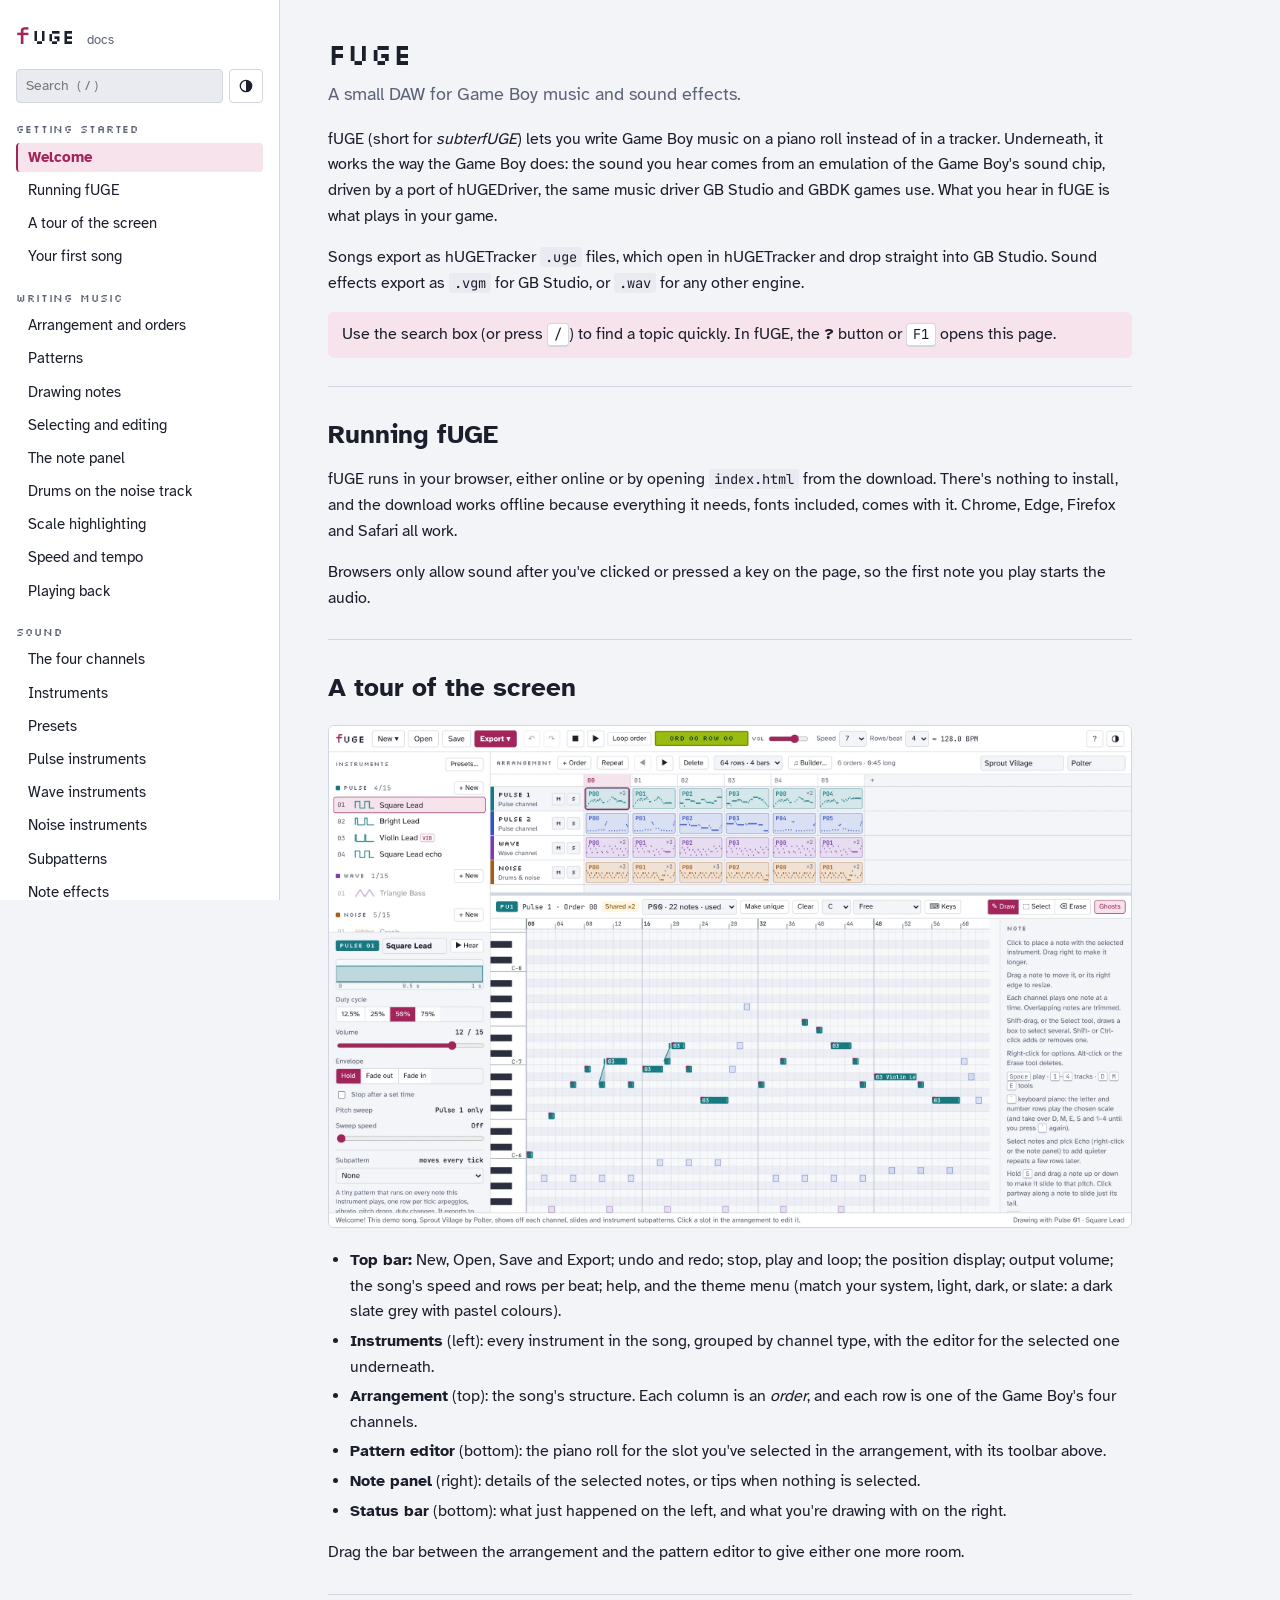
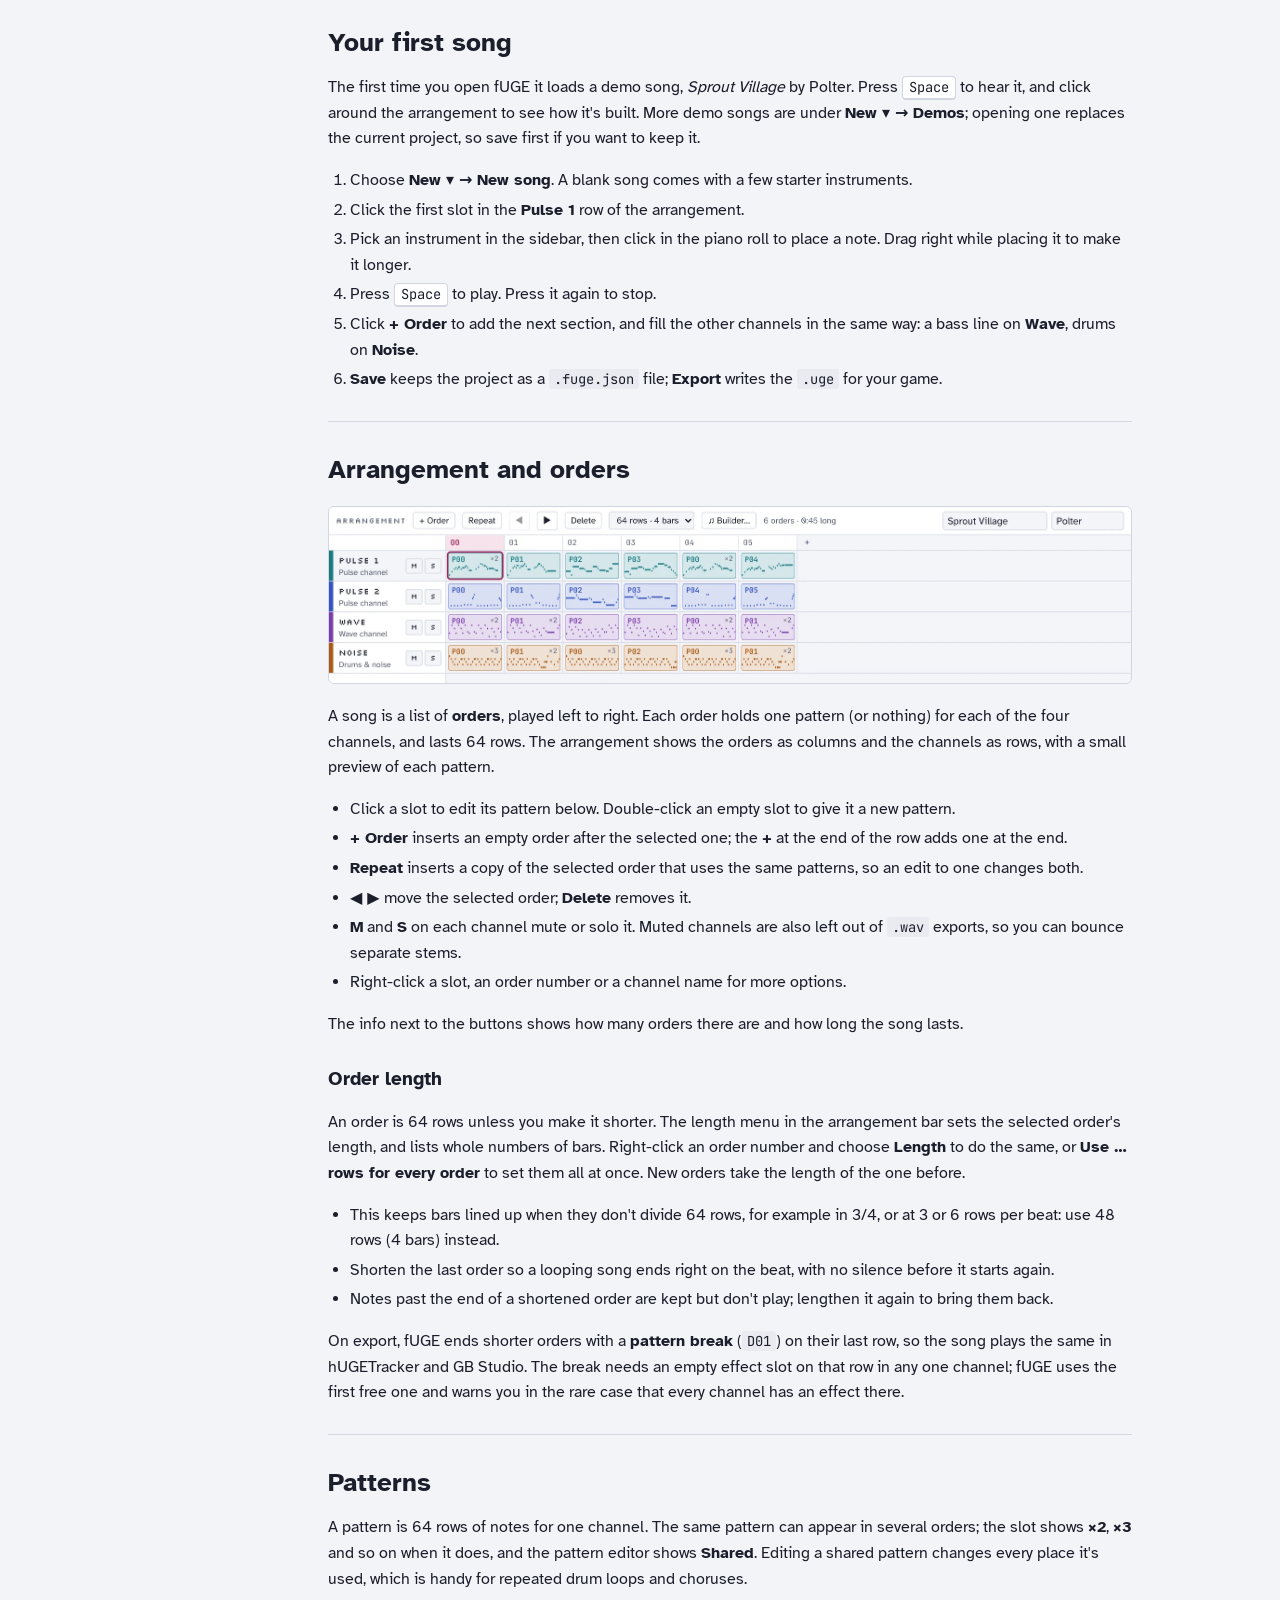
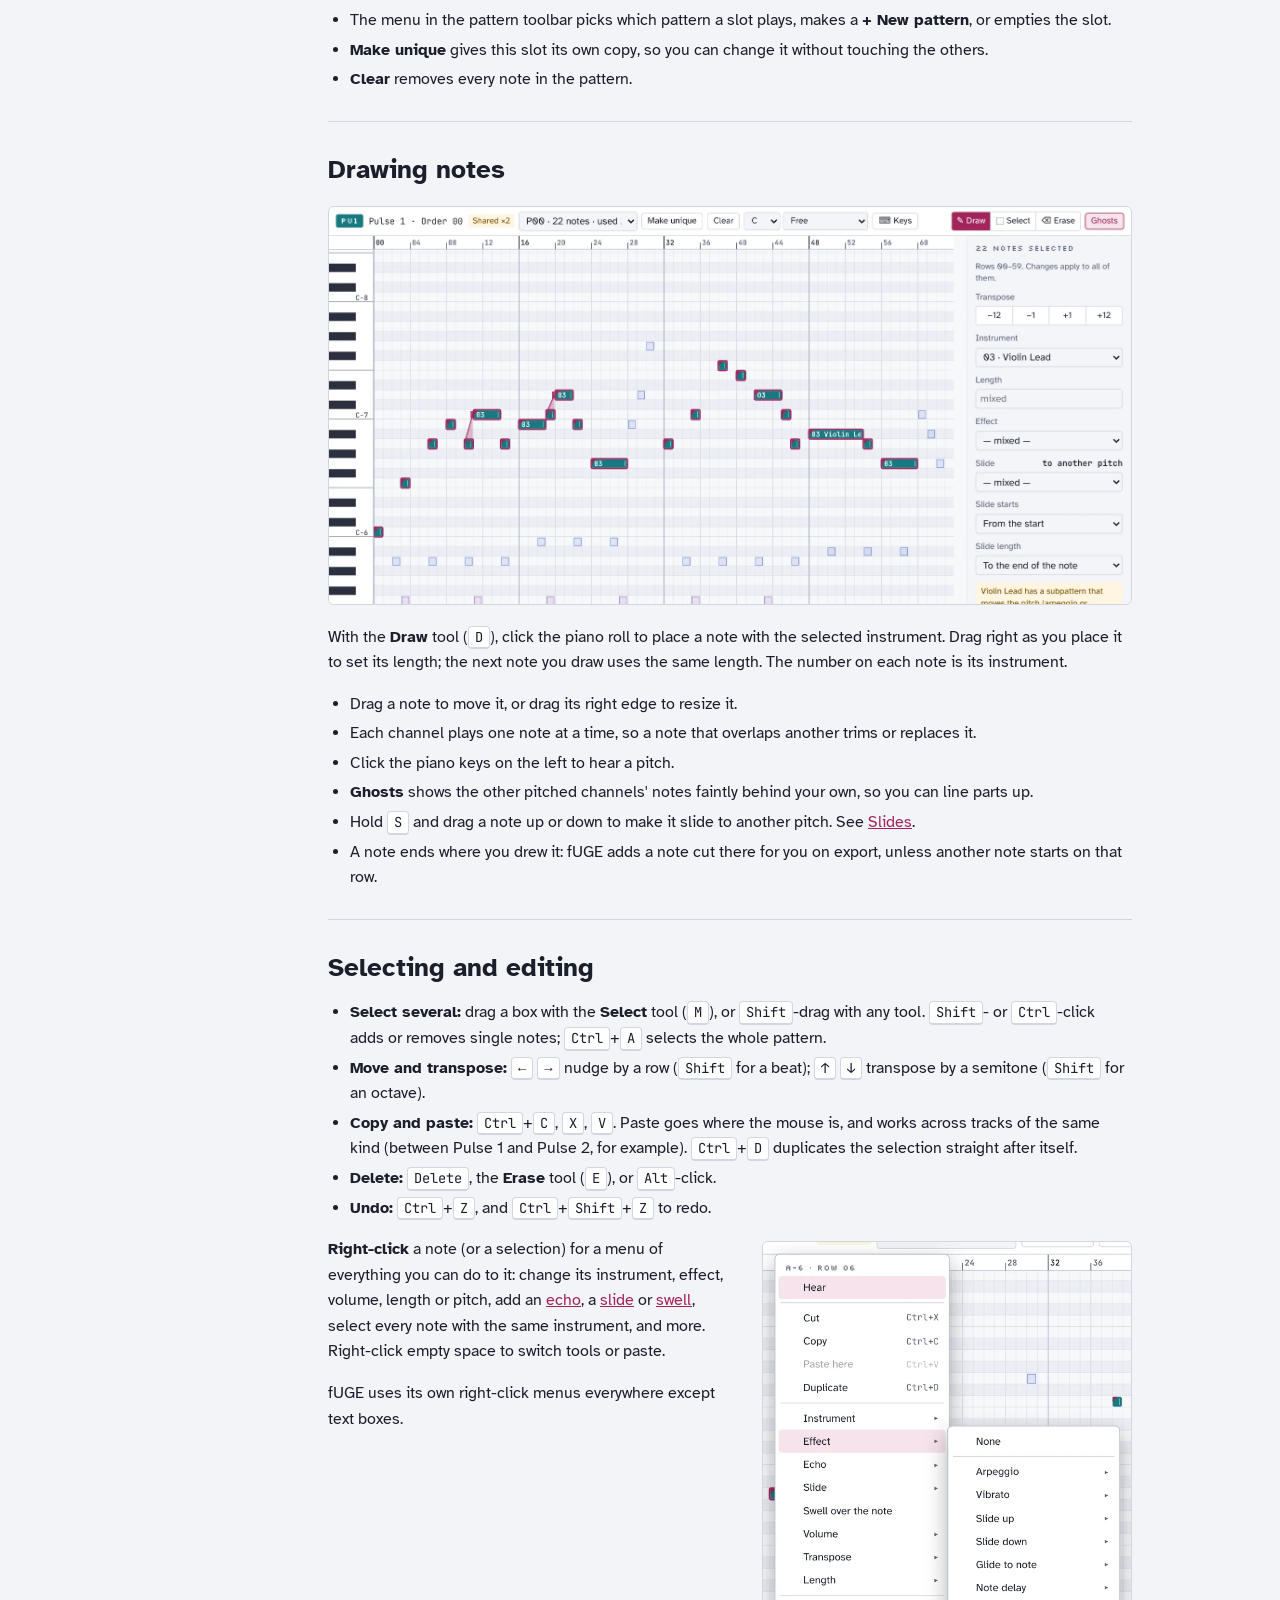
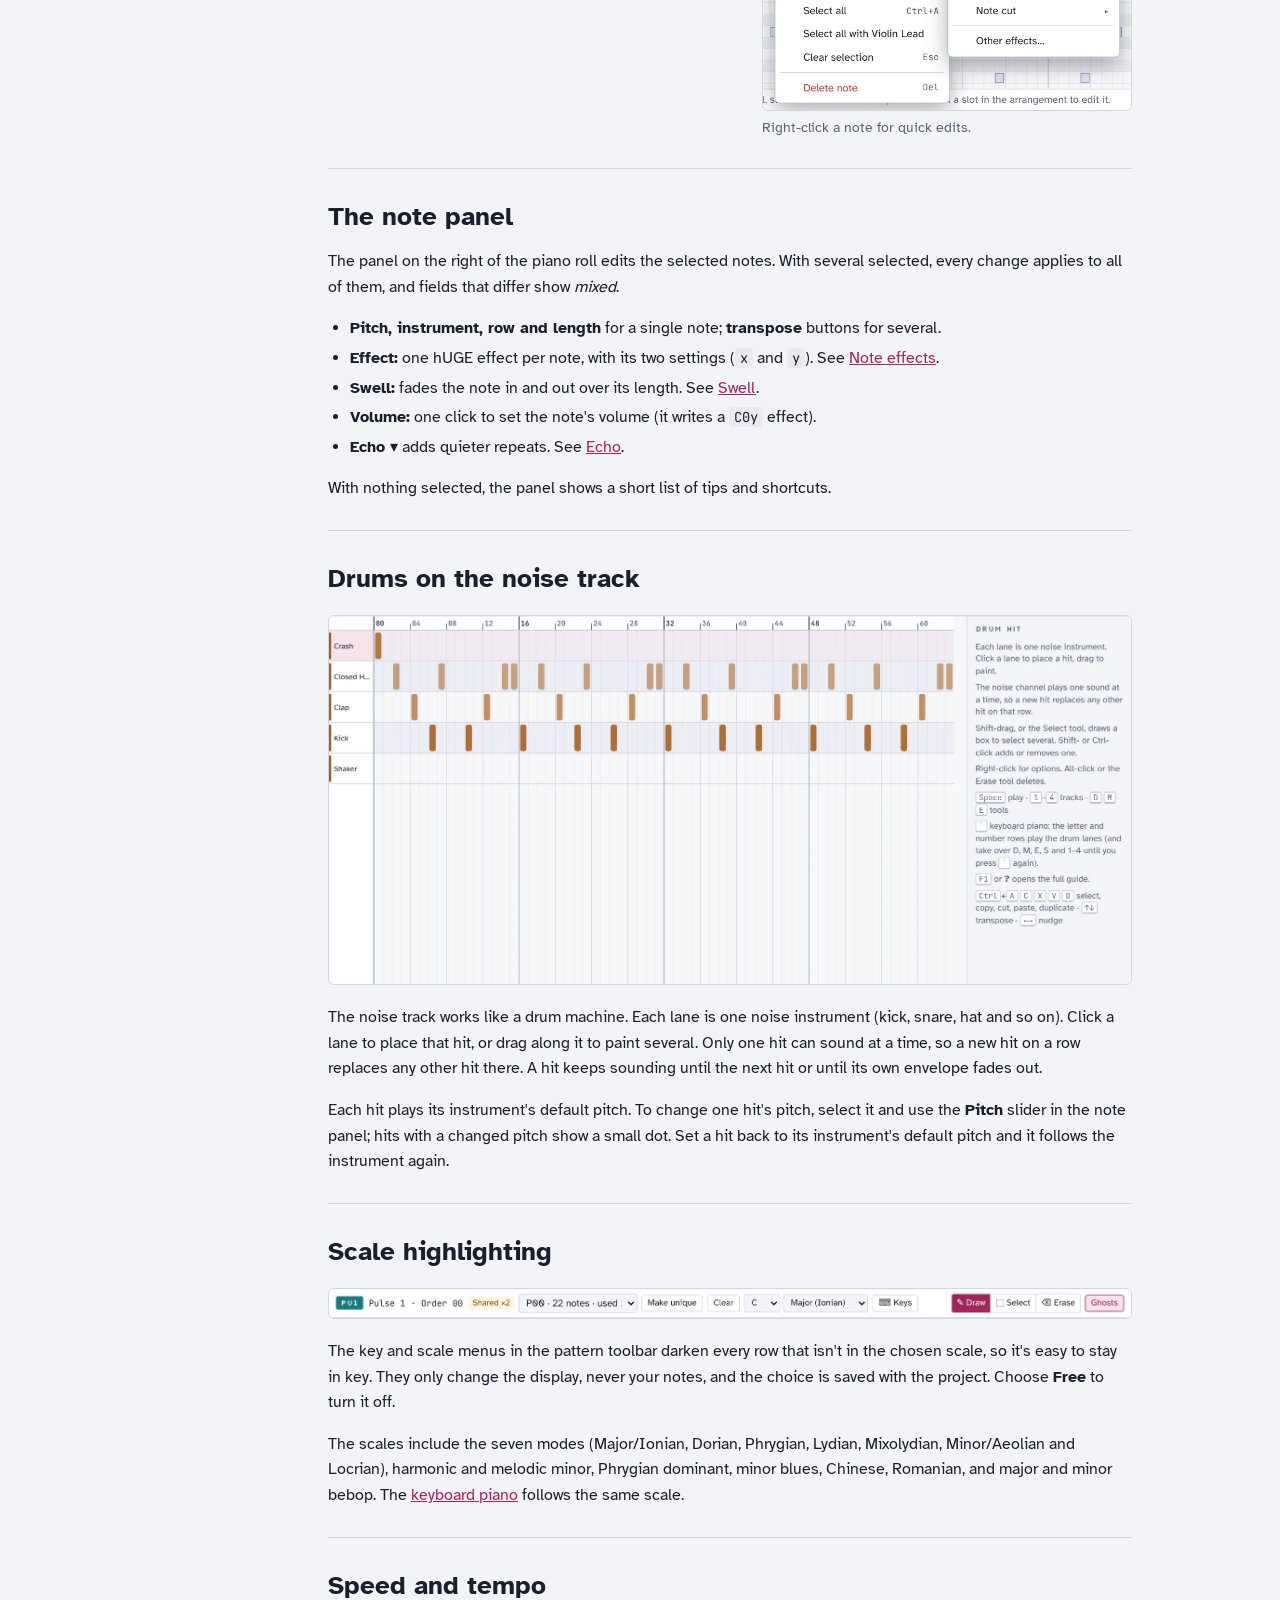
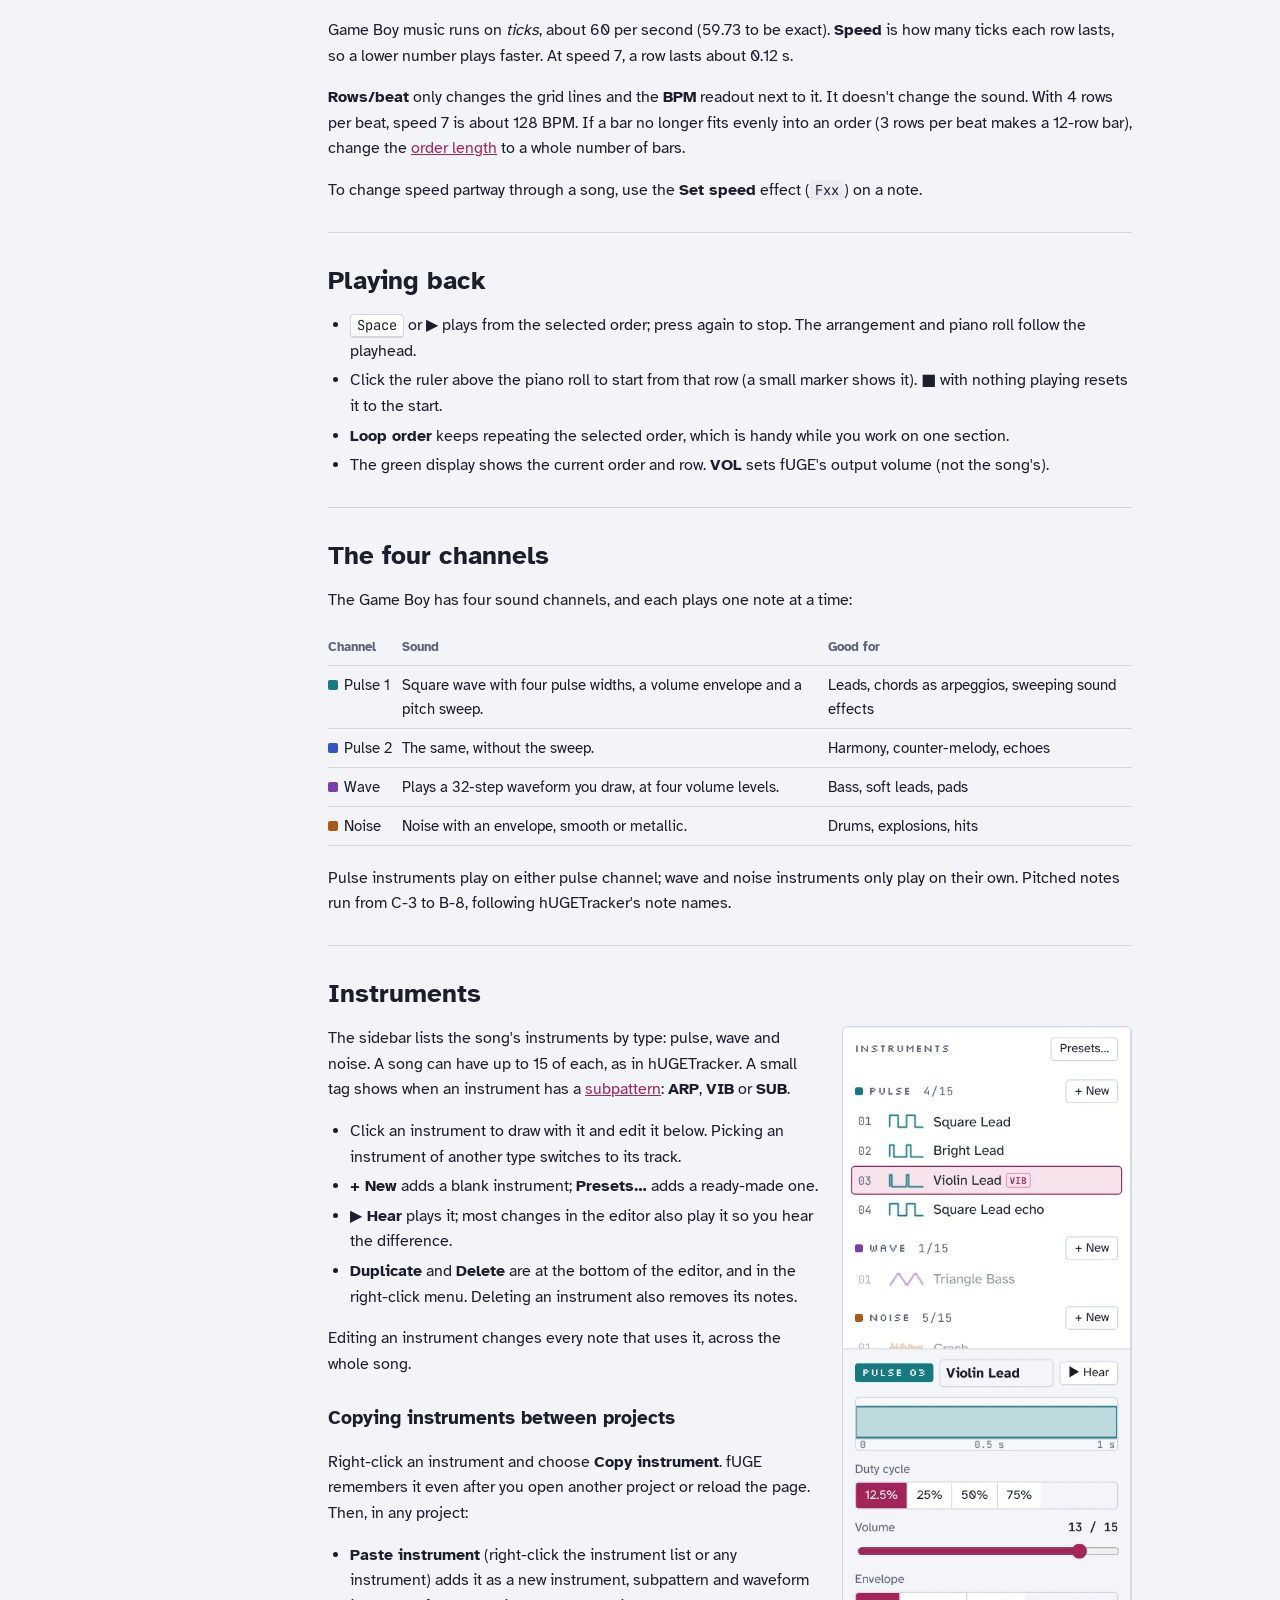
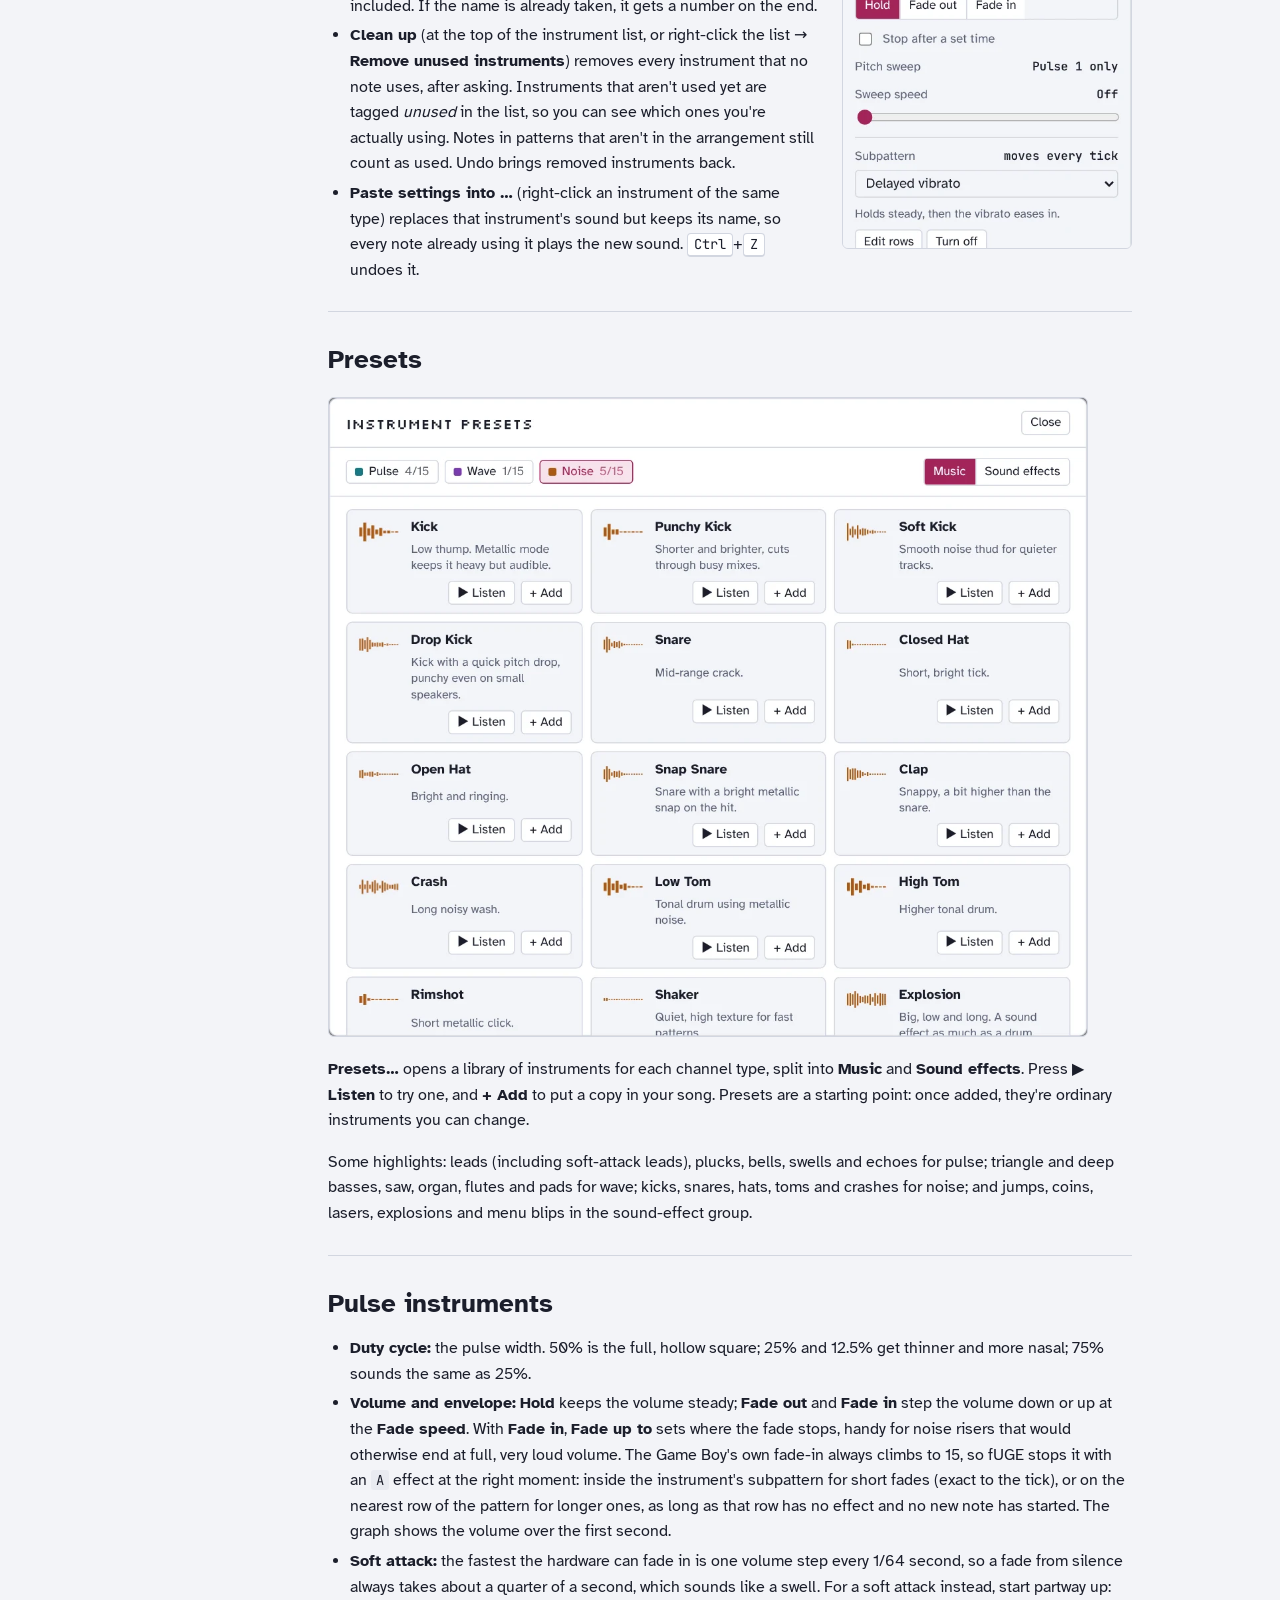
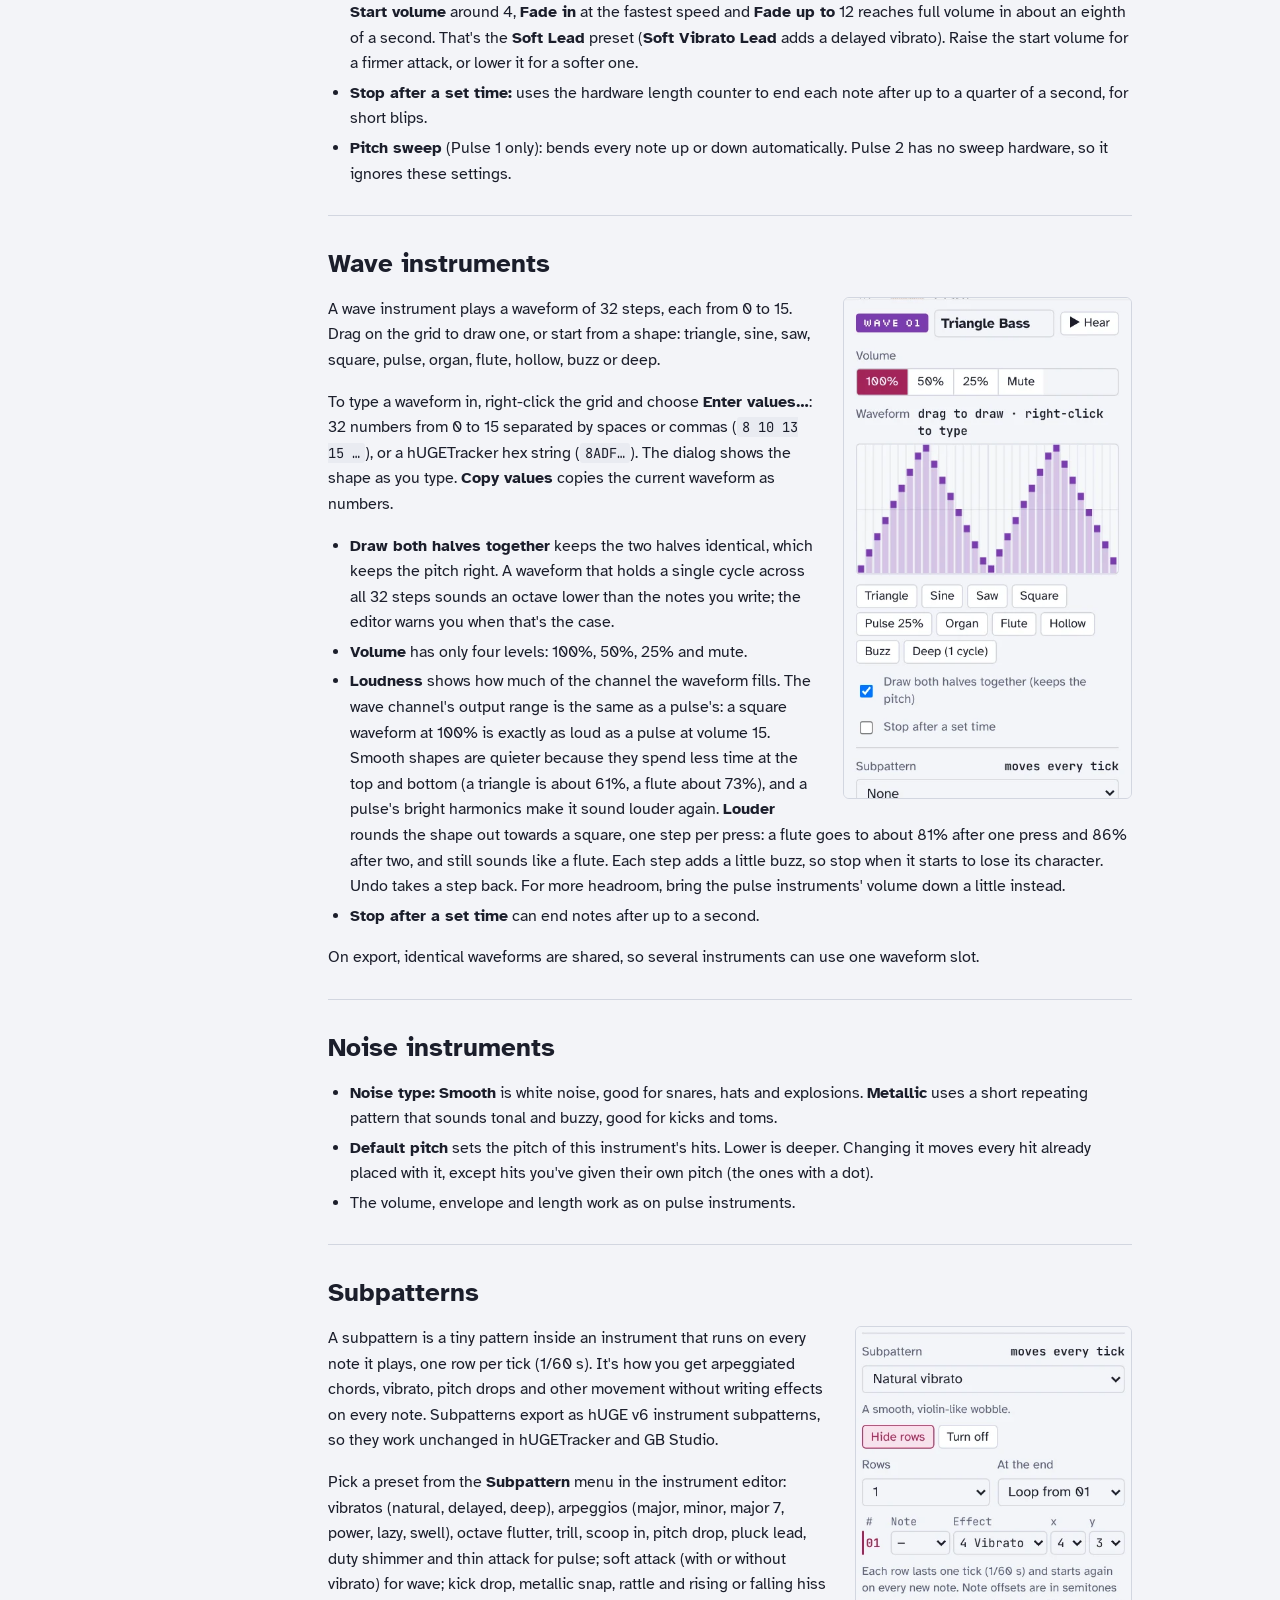
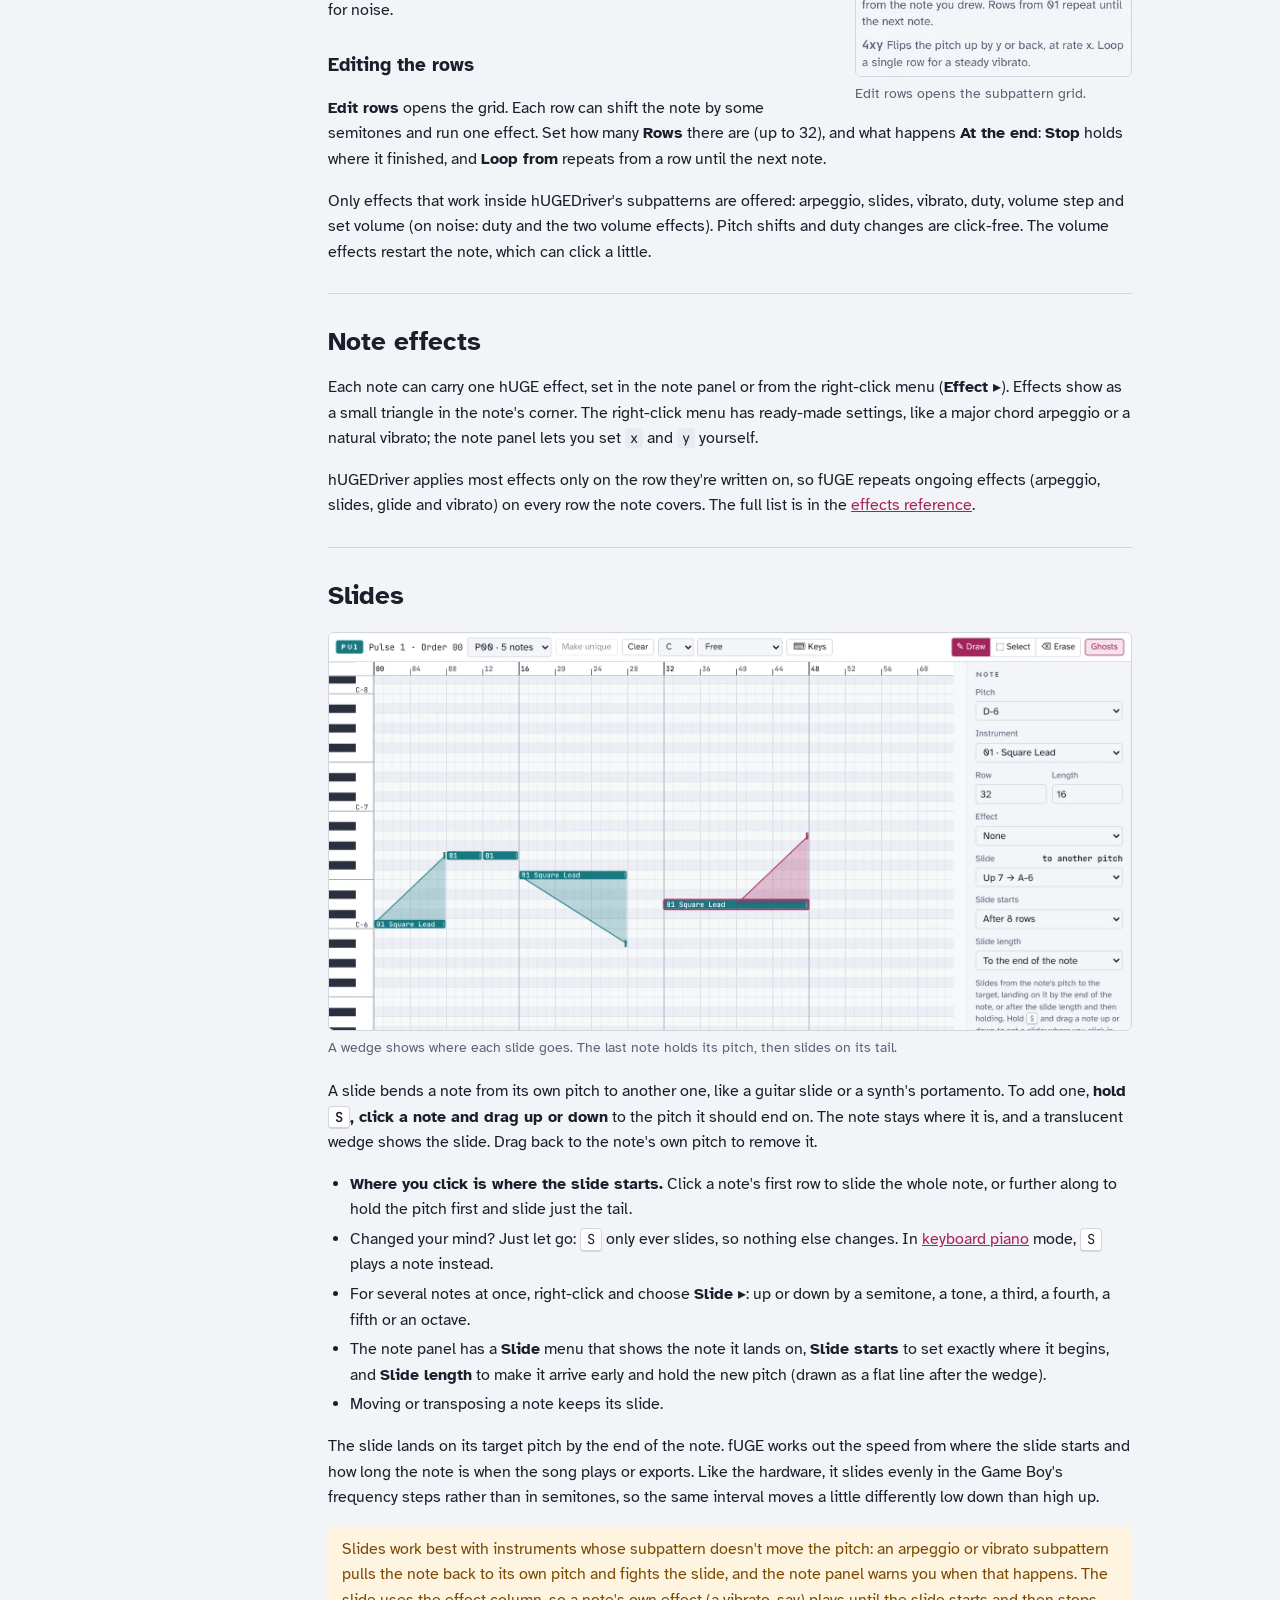
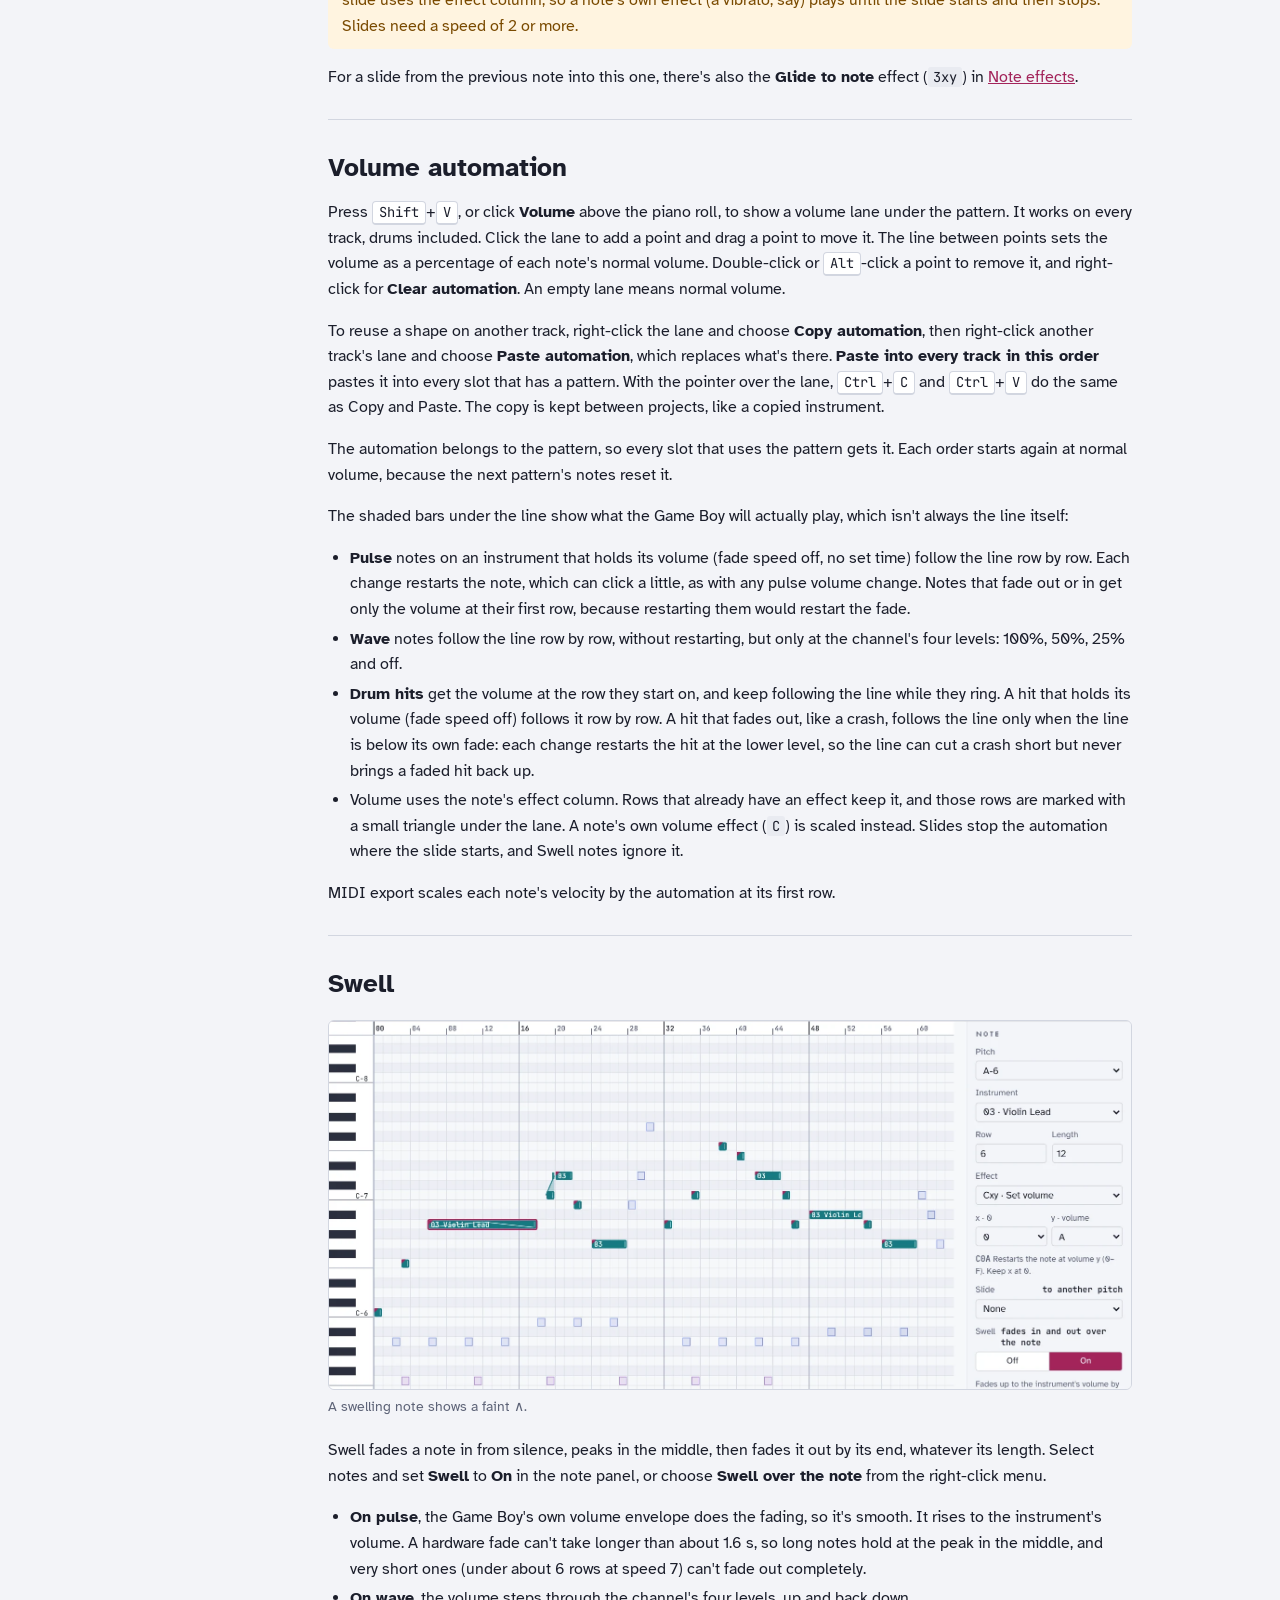
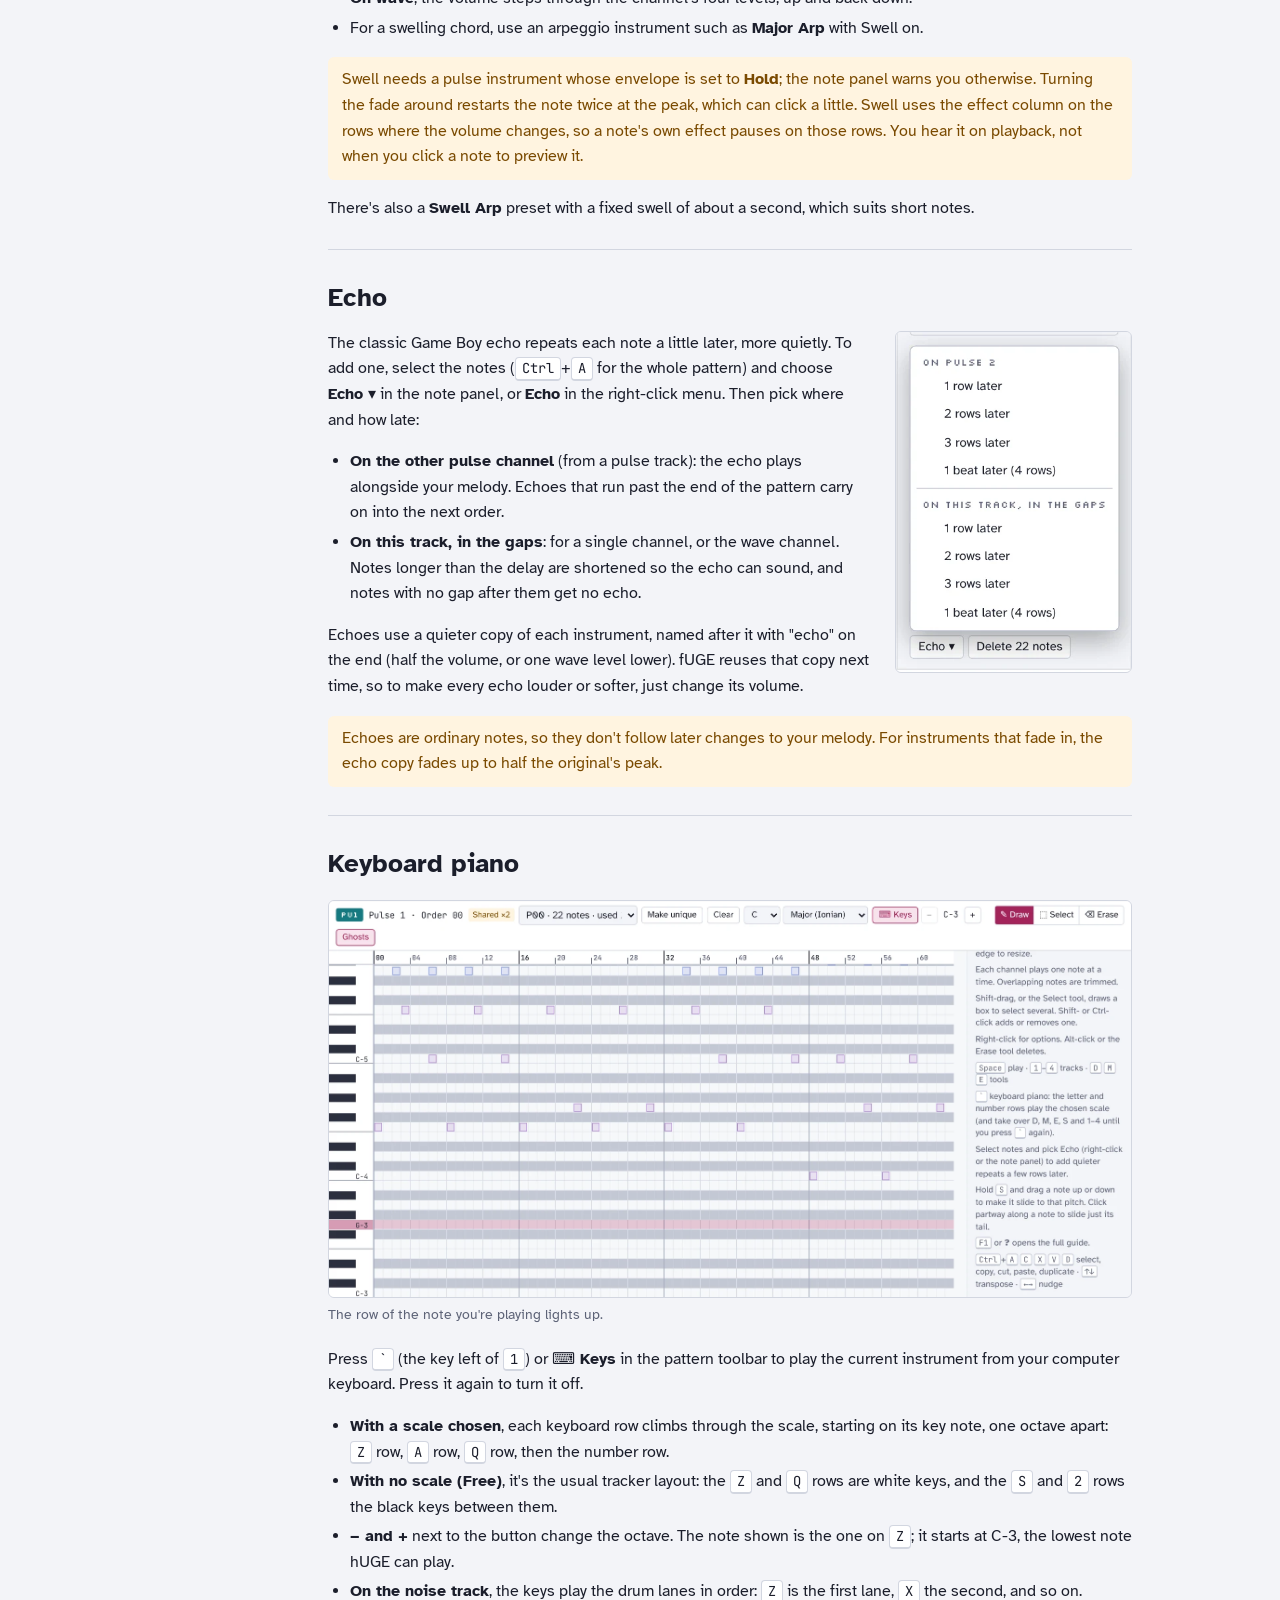
==== docs/index.html @ 6a7b7827 "Initial Commit Added files" ====
<!doctype html> <html lang="en"> <head> <meta charset="utf-8"> <meta name="viewport" content="width=device-width,initial-scale=1"> <title>fUGE docs</title> <link rel="stylesheet" href="docs.css"> <script src="docs.js"></script> </head> <body> <div class="topbar"> <a class="brand" href="#welcome"><b>f</b>UGE <small>docs</small></a> <button class="icon-btn" id="menu" type="button" aria-label="Show contents">☰</button> </div> <div class="layout"> <aside class="side" aria-label="Contents"> <a class="brand" href="#welcome"><b>f</b>UGE <small>docs</small></a> <div class="side-tools"> <input type="search" id="search" placeholder="Search  ( / )" aria-label="Search the docs"> <button class="icon-btn" id="theme" type="button" title="Switch light/dark" aria-label="Switch between light and dark"><svg width="14" height="14" viewBox="0 0 16 16" aria-hidden="true"><circle cx="8" cy="8" r="6.5" fill="none" stroke="currentColor" stroke-width="1.5"/><path d="M8 1.5a6.5 6.5 0 0 1 0 13z" fill="currentColor"/></svg></button> </div> <nav class="nav"> <p class="none" id="noResults" hidden>Nothing matches. Try another word.</p> <div class="group"> <p>Getting started</p> <ul> <li><a href="#welcome">Welcome</a></li> <li><a href="#running">Running fUGE</a></li> <li><a href="#screen">A tour of the screen</a></li> <li><a href="#first-song">Your first song</a></li> </ul> </div> <div class="group"> <p>Writing music</p> <ul> <li><a href="#arrangement">Arrangement and orders</a></li> <li><a href="#patterns">Patterns</a></li> <li><a href="#drawing">Drawing notes</a></li> <li><a href="#editing">Selecting and editing</a></li> <li><a href="#note-panel">The note panel</a></li> <li><a href="#drums">Drums on the noise track</a></li> <li><a href="#scales">Scale highlighting</a></li> <li><a href="#tempo">Speed and tempo</a></li> <li><a href="#playback">Playing back</a></li> </ul> </div> <div class="group"> <p>Sound</p> <ul> <li><a href="#channels">The four channels</a></li> <li><a href="#instruments">Instruments</a></li> <li><a href="#presets">Presets</a></li> <li><a href="#pulse">Pulse instruments</a></li> <li><a href="#wave">Wave instruments</a></li> <li><a href="#noise">Noise instruments</a></li> <li><a href="#subpatterns">Subpatterns</a></li> <li><a href="#effects">Note effects</a></li> </ul> </div> <div class="group"> <p>Techniques</p> <ul> <li><a href="#slides">Slides</a></li> <li><a href="#swell">Swell</a></li> <li><a href="#automation">Volume automation</a></li> <li><a href="#echo">Echo</a></li> <li><a href="#keyboard-piano">Keyboard piano</a></li> <li><a href="#builder">Pattern builder</a></li> </ul> </div> <div class="group"> <p>Sound effects</p> <ul> <li><a href="#sfx">Sound effect projects</a></li> <li><a href="#sfx-export">Exporting sound effects</a></li> </ul> </div> <div class="group"> <p>Files</p> <ul> <li><a href="#saving">Saving and autosave</a></li> <li><a href="#midi">Importing MIDI</a></li> <li><a href="#export">Exporting songs</a></li> <li><a href="#gb-studio">Using fUGE with GB Studio</a></li> <li><a href="#hugetracker">hUGETracker and GBDK</a></li> </ul> </div> <div class="group"> <p>Reference</p> <ul> <li><a href="#shortcuts">Keyboard shortcuts</a></li> <li><a href="#fx-ref">Effects reference</a></li> <li><a href="#limits">Limits and hardware quirks</a></li> </ul> </div> </nav> </aside> <main> <section id="welcome"> <h1>fUGE</h1> <p class="lead">A small DAW for Game Boy music and sound effects.</p> <p>fUGE (short for <i>subterfUGE</i>) lets you write Game Boy music on a piano roll instead of in a tracker. Underneath, it works the way the Game Boy does: the sound you hear comes from an emulation of the Game Boy's sound chip, driven by a port of hUGEDriver, the same music driver GB Studio and GBDK games use. What you hear in fUGE is what plays in your game.</p> <p>Songs export as hUGETracker <code>.uge</code> files, which open in hUGETracker and drop straight into GB Studio. Sound effects export as <code>.vgm</code> for GB Studio, or <code>.wav</code> for any other engine.</p> <div class="tip"><p>Use the search box (or press <kbd>/</kbd>) to find a topic quickly. In fUGE, the <b>?</b> button or <kbd>F1</kbd> opens this page.</p></div> </section> <section id="running"> <h2>Running fUGE</h2> <p>fUGE runs in your browser, either online or by opening <code>index.html</code> from the download. There's nothing to install, and the download works offline because everything it needs, fonts included, comes with it. Chrome, Edge, Firefox and Safari all work.</p> <p>Browsers only allow sound after you've clicked or pressed a key on the page, so the first note you play starts the audio.</p> </section> <section id="screen"> <h2>A tour of the screen</h2> <figure> <img class="light" src="img/overview-light.webp" alt="The whole fUGE window" width="1440" height="900" loading="lazy"> <img class="dark" src="img/overview-dark.webp" alt="The whole fUGE window" width="1440" height="900" loading="lazy"> </figure> <ul> <li><b>Top bar:</b> New, Open, Save and Export; undo and redo; stop, play and loop; the position display; output volume; the song's speed and rows per beat; help, and the theme menu (match your system, light, dark, or slate: a dark slate grey with pastel colours).</li> <li><b>Instruments</b> (left): every instrument in the song, grouped by channel type, with the editor for the selected one underneath.</li> <li><b>Arrangement</b> (top): the song's structure. Each column is an <i>order</i>, and each row is one of the Game Boy's four channels.</li> <li><b>Pattern editor</b> (bottom): the piano roll for the slot you've selected in the arrangement, with its toolbar above.</li> <li><b>Note panel</b> (right): details of the selected notes, or tips when nothing is selected.</li> <li><b>Status bar</b> (bottom): what just happened on the left, and what you're drawing with on the right.</li> </ul> <p>Drag the bar between the arrangement and the pattern editor to give either one more room.</p> </section> <section id="first-song"> <h2>Your first song</h2> <p>The first time you open fUGE it loads a demo song, <i>Sprout Village</i> by Polter. Press <kbd>Space</kbd> to hear it, and click around the arrangement to see how it's built. More demo songs are under <b>New ▾ → Demos</b>; opening one replaces the current project, so save first if you want to keep it.</p> <ol> <li>Choose <b>New ▾ → New song</b>. A blank song comes with a few starter instruments.</li> <li>Click the first slot in the <b>Pulse 1</b> row of the arrangement.</li> <li>Pick an instrument in the sidebar, then click in the piano roll to place a note. Drag right while placing it to make it longer.</li> <li>Press <kbd>Space</kbd> to play. Press it again to stop.</li> <li>Click <b>+ Order</b> to add the next section, and fill the other channels in the same way: a bass line on <b>Wave</b>, drums on <b>Noise</b>.</li> <li><b>Save</b> keeps the project as a <code>.fuge.json</code> file; <b>Export</b> writes the <code>.uge</code> for your game.</li> </ol> </section> <section id="arrangement"> <h2>Arrangement and orders</h2> <figure> <img class="light" src="img/arrangement-light.webp" alt="The arrangement panel" width="1150" height="252" loading="lazy"> <img class="dark" src="img/arrangement-dark.webp" alt="The arrangement panel" width="1150" height="252" loading="lazy"> </figure> <p>A song is a list of <b>orders</b>, played left to right. Each order holds one pattern (or nothing) for each of the four channels, and lasts 64 rows. The arrangement shows the orders as columns and the channels as rows, with a small preview of each pattern.</p> <ul> <li>Click a slot to edit its pattern below. Double-click an empty slot to give it a new pattern.</li> <li><b>+ Order</b> inserts an empty order after the selected one; the <b>+</b> at the end of the row adds one at the end.</li> <li><b>Repeat</b> inserts a copy of the selected order that uses the same patterns, so an edit to one changes both.</li> <li><b>◀ ▶</b> move the selected order; <b>Delete</b> removes it.</li> <li><b>M</b> and <b>S</b> on each channel mute or solo it. Muted channels are also left out of <code>.wav</code> exports, so you can bounce separate stems.</li> <li>Right-click a slot, an order number or a channel name for more options.</li> </ul> <p>The info next to the buttons shows how many orders there are and how long the song lasts.</p> <h3>Order length</h3> <p>An order is 64 rows unless you make it shorter. The length menu in the arrangement bar sets the selected order's length, and lists whole numbers of bars. Right-click an order number and choose <b>Length</b> to do the same, or <b>Use … rows for every order</b> to set them all at once. New orders take the length of the one before.</p> <ul> <li>This keeps bars lined up when they don't divide 64 rows, for example in 3/4, or at 3 or 6 rows per beat: use 48 rows (4 bars) instead.</li> <li>Shorten the last order so a looping song ends right on the beat, with no silence before it starts again.</li> <li>Notes past the end of a shortened order are kept but don't play; lengthen it again to bring them back.</li> </ul> <p>On export, fUGE ends shorter orders with a <b>pattern break</b> (<code>D01</code>) on their last row, so the song plays the same in hUGETracker and GB Studio. The break needs an empty effect slot on that row in any one channel; fUGE uses the first free one and warns you in the rare case that every channel has an effect there.</p> </section> <section id="patterns"> <h2>Patterns</h2> <p>A pattern is 64 rows of notes for one channel. The same pattern can appear in several orders; the slot shows <b>×2</b>, <b>×3</b> and so on when it does, and the pattern editor shows <b>Shared</b>. Editing a shared pattern changes every place it's used, which is handy for repeated drum loops and choruses.</p> <ul> <li>The menu in the pattern toolbar picks which pattern a slot plays, makes a <b>+ New pattern</b>, or empties the slot.</li> <li><b>Make unique</b> gives this slot its own copy, so you can change it without touching the others.</li> <li><b>Clear</b> removes every note in the pattern.</li> </ul> </section> <section id="drawing"> <h2>Drawing notes</h2> <figure> <img class="light" src="img/pattern-light.webp" alt="The pattern editor with a pattern selected" width="1150" height="568" loading="lazy"> <img class="dark" src="img/pattern-dark.webp" alt="The pattern editor with a pattern selected" width="1150" height="568" loading="lazy"> </figure> <p>With the <b>Draw</b> tool (<kbd>D</kbd>), click the piano roll to place a note with the selected instrument. Drag right as you place it to set its length; the next note you draw uses the same length. The number on each note is its instrument.</p> <ul> <li>Drag a note to move it, or drag its right edge to resize it.</li> <li>Each channel plays one note at a time, so a note that overlaps another trims or replaces it.</li> <li>Click the piano keys on the left to hear a pitch.</li> <li><b>Ghosts</b> shows the other pitched channels' notes faintly behind your own, so you can line parts up.</li> <li>Hold <kbd>S</kbd> and drag a note up or down to make it slide to another pitch. See <a href="#slides">Slides</a>.</li> <li>A note ends where you drew it: fUGE adds a note cut there for you on export, unless another note starts on that row.</li> </ul> </section> <section id="editing"> <h2>Selecting and editing</h2> <ul> <li><b>Select several:</b> drag a box with the <b>Select</b> tool (<kbd>M</kbd>), or <kbd>Shift</kbd>-drag with any tool. <kbd>Shift</kbd>- or <kbd>Ctrl</kbd>-click adds or removes single notes; <kbd>Ctrl</kbd>+<kbd>A</kbd> selects the whole pattern.</li> <li><b>Move and transpose:</b> <kbd>←</kbd> <kbd>→</kbd> nudge by a row (<kbd>Shift</kbd> for a beat); <kbd>↑</kbd> <kbd>↓</kbd> transpose by a semitone (<kbd>Shift</kbd> for an octave).</li> <li><b>Copy and paste:</b> <kbd>Ctrl</kbd>+<kbd>C</kbd>, <kbd>X</kbd>, <kbd>V</kbd>. Paste goes where the mouse is, and works across tracks of the same kind (between Pulse 1 and Pulse 2, for example). <kbd>Ctrl</kbd>+<kbd>D</kbd> duplicates the selection straight after itself.</li> <li><b>Delete:</b> <kbd>Delete</kbd>, the <b>Erase</b> tool (<kbd>E</kbd>), or <kbd>Alt</kbd>-click.</li> <li><b>Undo:</b> <kbd>Ctrl</kbd>+<kbd>Z</kbd>, and <kbd>Ctrl</kbd>+<kbd>Shift</kbd>+<kbd>Z</kbd> to redo.</li> </ul> <figure class="side-shot"> <img class="light" src="img/note-menu-light.webp" alt="The right-click menu on a note, with the Effect submenu open" width="447" height="569" loading="lazy"> <img class="dark" src="img/note-menu-dark.webp" alt="The right-click menu on a note, with the Effect submenu open" width="447" height="569" loading="lazy"> <figcaption>Right-click a note for quick edits.</figcaption> </figure> <p><b>Right-click</b> a note (or a selection) for a menu of everything you can do to it: change its instrument, effect, volume, length or pitch, add an <a href="#echo">echo</a>, a <a href="#slides">slide</a> or <a href="#swell">swell</a>, select every note with the same instrument, and more. Right-click empty space to switch tools or paste.</p> <p>fUGE uses its own right-click menus everywhere except text boxes.</p> <div class="clear"></div> </section> <section id="note-panel"> <h2>The note panel</h2> <p>The panel on the right of the piano roll edits the selected notes. With several selected, every change applies to all of them, and fields that differ show <i>mixed</i>.</p> <ul> <li><b>Pitch, instrument, row and length</b> for a single note; <b>transpose</b> buttons for several.</li> <li><b>Effect:</b> one hUGE effect per note, with its two settings (<code>x</code> and <code>y</code>). See <a href="#effects">Note effects</a>.</li> <li><b>Swell:</b> fades the note in and out over its length. See <a href="#swell">Swell</a>.</li> <li><b>Volume:</b> one click to set the note's volume (it writes a <code>C0y</code> effect).</li> <li><b>Echo ▾</b> adds quieter repeats. See <a href="#echo">Echo</a>.</li> </ul> <p>With nothing selected, the panel shows a short list of tips and shortcuts.</p> </section> <section id="drums"> <h2>Drums on the noise track</h2> <figure> <img class="light" src="img/drums-light.webp" alt="The noise track as drum lanes" width="1150" height="527" loading="lazy"> <img class="dark" src="img/drums-dark.webp" alt="The noise track as drum lanes" width="1150" height="527" loading="lazy"> </figure> <p>The noise track works like a drum machine. Each lane is one noise instrument (kick, snare, hat and so on). Click a lane to place that hit, or drag along it to paint several. Only one hit can sound at a time, so a new hit on a row replaces any other hit there. A hit keeps sounding until the next hit or until its own envelope fades out.</p> <p>Each hit plays its instrument's default pitch. To change one hit's pitch, select it and use the <b>Pitch</b> slider in the note panel; hits with a changed pitch show a small dot. Set a hit back to its instrument's default pitch and it follows the instrument again.</p> </section> <section id="scales"> <h2>Scale highlighting</h2> <figure> <img class="light" src="img/pattern-bar-light.webp" alt="The pattern toolbar with the key and scale menus" width="1150" height="41" loading="lazy"> <img class="dark" src="img/pattern-bar-dark.webp" alt="The pattern toolbar with the key and scale menus" width="1150" height="41" loading="lazy"> </figure> <p>The key and scale menus in the pattern toolbar darken every row that isn't in the chosen scale, so it's easy to stay in key. They only change the display, never your notes, and the choice is saved with the project. Choose <b>Free</b> to turn it off.</p> <p>The scales include the seven modes (Major/Ionian, Dorian, Phrygian, Lydian, Mixolydian, Minor/Aeolian and Locrian), harmonic and melodic minor, Phrygian dominant, minor blues, Chinese, Romanian, and major and minor bebop. The <a href="#keyboard-piano">keyboard piano</a> follows the same scale.</p> </section> <section id="tempo"> <h2>Speed and tempo</h2> <p>Game Boy music runs on <i>ticks</i>, about 60 per second (59.73 to be exact). <b>Speed</b> is how many ticks each row lasts, so a lower number plays faster. At speed 7, a row lasts about 0.12 s.</p> <p><b>Rows/beat</b> only changes the grid lines and the <b>BPM</b> readout next to it. It doesn't change the sound. With 4 rows per beat, speed 7 is about 128 BPM. If a bar no longer fits evenly into an order (3 rows per beat makes a 12-row bar), change the <a href="#arrangement">order length</a> to a whole number of bars.</p> <p>To change speed partway through a song, use the <b>Set speed</b> effect (<code>Fxx</code>) on a note.</p> </section> <section id="playback"> <h2>Playing back</h2> <ul> <li><kbd>Space</kbd> or <b>▶</b> plays from the selected order; press again to stop. The arrangement and piano roll follow the playhead.</li> <li>Click the ruler above the piano roll to start from that row (a small marker shows it). <b>■</b> with nothing playing resets it to the start.</li> <li><b>Loop order</b> keeps repeating the selected order, which is handy while you work on one section.</li> <li>The green display shows the current order and row. <b>VOL</b> sets fUGE's output volume (not the song's).</li> </ul> </section> <section id="channels"> <h2>The four channels</h2> <p>The Game Boy has four sound channels, and each plays one note at a time:</p> <table> <tr><th>Channel</th><th>Sound</th><th>Good for</th></tr> <tr><td><span class="ch" style="background:var(--ch1)"></span>Pulse 1</td><td>Square wave with four pulse widths, a volume envelope and a pitch sweep.</td><td>Leads, chords as arpeggios, sweeping sound effects</td></tr> <tr><td><span class="ch" style="background:var(--ch2)"></span>Pulse 2</td><td>The same, without the sweep.</td><td>Harmony, counter-melody, echoes</td></tr> <tr><td><span class="ch" style="background:var(--ch3)"></span>Wave</td><td>Plays a 32-step waveform you draw, at four volume levels.</td><td>Bass, soft leads, pads</td></tr> <tr><td><span class="ch" style="background:var(--ch4)"></span>Noise</td><td>Noise with an envelope, smooth or metallic.</td><td>Drums, explosions, hits</td></tr> </table> <p>Pulse instruments play on either pulse channel; wave and noise instruments only play on their own. Pitched notes run from C-3 to B-8, following hUGETracker's note names.</p> </section> <section id="instruments"> <h2>Instruments</h2> <figure class="side-shot"> <img class="light" src="img/instrument-light.webp" alt="The instrument list and editor" width="290" height="826" loading="lazy"> <img class="dark" src="img/instrument-dark.webp" alt="The instrument list and editor" width="290" height="826" loading="lazy"> </figure> <p>The sidebar lists the song's instruments by type: pulse, wave and noise. A song can have up to 15 of each, as in hUGETracker. A small tag shows when an instrument has a <a href="#subpatterns">subpattern</a>: <b>ARP</b>, <b>VIB</b> or <b>SUB</b>.</p> <ul> <li>Click an instrument to draw with it and edit it below. Picking an instrument of another type switches to its track.</li> <li><b>+ New</b> adds a blank instrument; <b>Presets…</b> adds a ready-made one.</li> <li><b>▶ Hear</b> plays it; most changes in the editor also play it so you hear the difference.</li> <li><b>Duplicate</b> and <b>Delete</b> are at the bottom of the editor, and in the right-click menu. Deleting an instrument also removes its notes.</li> </ul> <p>Editing an instrument changes every note that uses it, across the whole song.</p> <h3>Copying instruments between projects</h3> <p>Right-click an instrument and choose <b>Copy instrument</b>. fUGE remembers it even after you open another project or reload the page. Then, in any project:</p> <ul> <li><b>Paste instrument</b> (right-click the instrument list or any instrument) adds it as a new instrument, subpattern and waveform included. If the name is already taken, it gets a number on the end.</li> <li><b>Clean up</b> (at the top of the instrument list, or right-click the list → <b>Remove unused instruments</b>) removes every instrument that no note uses, after asking. Instruments that aren't used yet are tagged <i>unused</i> in the list, so you can see which ones you're actually using. Notes in patterns that aren't in the arrangement still count as used. Undo brings removed instruments back.</li> <li><b>Paste settings into …</b> (right-click an instrument of the same type) replaces that instrument's sound but keeps its name, so every note already using it plays the new sound. <kbd>Ctrl</kbd>+<kbd>Z</kbd> undoes it.</li> </ul> <div class="clear"></div> </section> <section id="presets"> <h2>Presets</h2> <figure> <img class="light" src="img/presets-light.webp" alt="The presets dialog" width="760" height="640" loading="lazy"> <img class="dark" src="img/presets-dark.webp" alt="The presets dialog" width="760" height="640" loading="lazy"> </figure> <p><b>Presets…</b> opens a library of instruments for each channel type, split into <b>Music</b> and <b>Sound effects</b>. Press <b>▶ Listen</b> to try one, and <b>+ Add</b> to put a copy in your song. Presets are a starting point: once added, they're ordinary instruments you can change.</p> <p>Some highlights: leads (including soft-attack leads), plucks, bells, swells and echoes for pulse; triangle and deep basses, saw, organ, flutes and pads for wave; kicks, snares, hats, toms and crashes for noise; and jumps, coins, lasers, explosions and menu blips in the sound-effect group.</p> </section> <section id="pulse"> <h2>Pulse instruments</h2> <ul> <li><b>Duty cycle:</b> the pulse width. 50% is the full, hollow square; 25% and 12.5% get thinner and more nasal; 75% sounds the same as 25%.</li> <li><b>Volume and envelope:</b> <b>Hold</b> keeps the volume steady; <b>Fade out</b> and <b>Fade in</b> step the volume down or up at the <b>Fade speed</b>. With <b>Fade in</b>, <b>Fade up to</b> sets where the fade stops, handy for noise risers that would otherwise end at full, very loud volume. The Game Boy's own fade-in always climbs to 15, so fUGE stops it with an <code>A</code> effect at the right moment: inside the instrument's subpattern for short fades (exact to the tick), or on the nearest row of the pattern for longer ones, as long as that row has no effect and no new note has started. The graph shows the volume over the first second.</li> <li><b>Soft attack:</b> the fastest the hardware can fade in is one volume step every 1/64 second, so a fade from silence always takes about a quarter of a second, which sounds like a swell. For a soft attack instead, start partway up: <b>Start volume</b> around 4, <b>Fade in</b> at the fastest speed and <b>Fade up to</b> 12 reaches full volume in about an eighth of a second. That's the <b>Soft Lead</b> preset (<b>Soft Vibrato Lead</b> adds a delayed vibrato). Raise the start volume for a firmer attack, or lower it for a softer one.</li> <li><b>Stop after a set time:</b> uses the hardware length counter to end each note after up to a quarter of a second, for short blips.</li> <li><b>Pitch sweep</b> (Pulse 1 only): bends every note up or down automatically. Pulse 2 has no sweep hardware, so it ignores these settings.</li> </ul> </section> <section id="wave"> <h2>Wave instruments</h2> <figure class="side-shot"> <img class="light" src="img/wave-light.webp" alt="The wave instrument editor" width="289" height="504" loading="lazy"> <img class="dark" src="img/wave-dark.webp" alt="The wave instrument editor" width="289" height="504" loading="lazy"> </figure> <p>A wave instrument plays a waveform of 32 steps, each from 0 to 15. Drag on the grid to draw one, or start from a shape: triangle, sine, saw, square, pulse, organ, flute, hollow, buzz or deep.</p> <p>To type a waveform in, right-click the grid and choose <b>Enter values…</b>: 32 numbers from 0 to 15 separated by spaces or commas (<code>8 10 13 15 …</code>), or a hUGETracker hex string (<code>8ADF…</code>). The dialog shows the shape as you type. <b>Copy values</b> copies the current waveform as numbers.</p> <ul> <li><b>Draw both halves together</b> keeps the two halves identical, which keeps the pitch right. A waveform that holds a single cycle across all 32 steps sounds an octave lower than the notes you write; the editor warns you when that's the case.</li> <li><b>Volume</b> has only four levels: 100%, 50%, 25% and mute.</li> <li><b>Loudness</b> shows how much of the channel the waveform fills. The wave channel's output range is the same as a pulse's: a square waveform at 100% is exactly as loud as a pulse at volume 15. Smooth shapes are quieter because they spend less time at the top and bottom (a triangle is about 61%, a flute about 73%), and a pulse's bright harmonics make it sound louder again. <b>Louder</b> rounds the shape out towards a square, one step per press: a flute goes to about 81% after one press and 86% after two, and still sounds like a flute. Each step adds a little buzz, so stop when it starts to lose its character. Undo takes a step back. For more headroom, bring the pulse instruments' volume down a little instead.</li> <li><b>Stop after a set time</b> can end notes after up to a second.</li> </ul> <p>On export, identical waveforms are shared, so several instruments can use one waveform slot.</p> <div class="clear"></div> </section> <section id="noise"> <h2>Noise instruments</h2> <ul> <li><b>Noise type:</b> <b>Smooth</b> is white noise, good for snares, hats and explosions. <b>Metallic</b> uses a short repeating pattern that sounds tonal and buzzy, good for kicks and toms.</li> <li><b>Default pitch</b> sets the pitch of this instrument's hits. Lower is deeper. Changing it moves every hit already placed with it, except hits you've given their own pitch (the ones with a dot).</li> <li>The volume, envelope and length work as on pulse instruments.</li> </ul> </section> <section id="subpatterns"> <h2>Subpatterns</h2> <figure class="side-shot"> <img class="light" src="img/subpattern-light.webp" alt="The subpattern editor showing one vibrato row" width="277" height="352" loading="lazy"> <img class="dark" src="img/subpattern-dark.webp" alt="The subpattern editor showing one vibrato row" width="277" height="352" loading="lazy"> <figcaption>Edit rows opens the subpattern grid.</figcaption> </figure> <p>A subpattern is a tiny pattern inside an instrument that runs on every note it plays, one row per tick (1/60 s). It's how you get arpeggiated chords, vibrato, pitch drops and other movement without writing effects on every note. Subpatterns export as hUGE v6 instrument subpatterns, so they work unchanged in hUGETracker and GB Studio.</p> <p>Pick a preset from the <b>Subpattern</b> menu in the instrument editor: vibratos (natural, delayed, deep), arpeggios (major, minor, major 7, power, lazy, swell), octave flutter, trill, scoop in, pitch drop, pluck lead, duty shimmer and thin attack for pulse; soft attack (with or without vibrato) for wave; kick drop, metallic snap, rattle and rising or falling hiss for noise.</p> <h3>Editing the rows</h3> <p><b>Edit rows</b> opens the grid. Each row can shift the note by some semitones and run one effect. Set how many <b>Rows</b> there are (up to 32), and what happens <b>At the end</b>: <b>Stop</b> holds where it finished, and <b>Loop from</b> repeats from a row until the next note.</p> <p>Only effects that work inside hUGEDriver's subpatterns are offered: arpeggio, slides, vibrato, duty, volume step and set volume (on noise: duty and the two volume effects). Pitch shifts and duty changes are click-free. The volume effects restart the note, which can click a little.</p> <div class="clear"></div> </section> <section id="effects"> <h2>Note effects</h2> <p>Each note can carry one hUGE effect, set in the note panel or from the right-click menu (<b>Effect ▸</b>). Effects show as a small triangle in the note's corner. The right-click menu has ready-made settings, like a major chord arpeggio or a natural vibrato; the note panel lets you set <code>x</code> and <code>y</code> yourself.</p> <p>hUGEDriver applies most effects only on the row they're written on, so fUGE repeats ongoing effects (arpeggio, slides, glide and vibrato) on every row the note covers. The full list is in the <a href="#fx-ref">effects reference</a>.</p> </section> <section id="slides"> <h2>Slides</h2> <figure> <img class="light" src="img/slide-light.webp" alt="Notes with translucent wedges showing slides up and down, one starting partway along its note" width="1150" height="568" loading="lazy"> <img class="dark" src="img/slide-dark.webp" alt="Notes with translucent wedges showing slides up and down, one starting partway along its note" width="1150" height="568" loading="lazy"> <figcaption>A wedge shows where each slide goes. The last note holds its pitch, then slides on its tail.</figcaption> </figure> <p>A slide bends a note from its own pitch to another one, like a guitar slide or a synth's portamento. To add one, <b>hold <kbd>S</kbd>, click a note and drag up or down</b> to the pitch it should end on. The note stays where it is, and a translucent wedge shows the slide. Drag back to the note's own pitch to remove it.</p> <ul> <li><b>Where you click is where the slide starts.</b> Click a note's first row to slide the whole note, or further along to hold the pitch first and slide just the tail.</li> <li>Changed your mind? Just let go: <kbd>S</kbd> only ever slides, so nothing else changes. In <a href="#keyboard-piano">keyboard piano</a> mode, <kbd>S</kbd> plays a note instead.</li> <li>For several notes at once, right-click and choose <b>Slide ▸</b>: up or down by a semitone, a tone, a third, a fourth, a fifth or an octave.</li> <li>The note panel has a <b>Slide</b> menu that shows the note it lands on, <b>Slide starts</b> to set exactly where it begins, and <b>Slide length</b> to make it arrive early and hold the new pitch (drawn as a flat line after the wedge).</li> <li>Moving or transposing a note keeps its slide.</li> </ul> <p>The slide lands on its target pitch by the end of the note. fUGE works out the speed from where the slide starts and how long the note is when the song plays or exports. Like the hardware, it slides evenly in the Game Boy's frequency steps rather than in semitones, so the same interval moves a little differently low down than high up.</p> <div class="note"><p>Slides work best with instruments whose subpattern doesn't move the pitch: an arpeggio or vibrato subpattern pulls the note back to its own pitch and fights the slide, and the note panel warns you when that happens. The slide uses the effect column, so a note's own effect (a vibrato, say) plays until the slide starts and then stops. Slides need a speed of 2 or more.</p></div> <p>For a slide from the previous note into this one, there's also the <b>Glide to note</b> effect (<code>3xy</code>) in <a href="#effects">Note effects</a>.</p> </section> <section id="automation"> <h2>Volume automation</h2> <p>Press <kbd>Shift</kbd>+<kbd>V</kbd>, or click <b>Volume</b> above the piano roll, to show a volume lane under the pattern. It works on every track, drums included. Click the lane to add a point and drag a point to move it. The line between points sets the volume as a percentage of each note's normal volume. Double-click or <kbd>Alt</kbd>-click a point to remove it, and right-click for <b>Clear automation</b>. An empty lane means normal volume.</p> <p>To reuse a shape on another track, right-click the lane and choose <b>Copy automation</b>, then right-click another track's lane and choose <b>Paste automation</b>, which replaces what's there. <b>Paste into every track in this order</b> pastes it into every slot that has a pattern. With the pointer over the lane, <kbd>Ctrl</kbd>+<kbd>C</kbd> and <kbd>Ctrl</kbd>+<kbd>V</kbd> do the same as Copy and Paste. The copy is kept between projects, like a copied instrument.</p> <p>The automation belongs to the pattern, so every slot that uses the pattern gets it. Each order starts again at normal volume, because the next pattern's notes reset it.</p> <p>The shaded bars under the line show what the Game Boy will actually play, which isn't always the line itself:</p> <ul> <li><b>Pulse</b> notes on an instrument that holds its volume (fade speed off, no set time) follow the line row by row. Each change restarts the note, which can click a little, as with any pulse volume change. Notes that fade out or in get only the volume at their first row, because restarting them would restart the fade.</li> <li><b>Wave</b> notes follow the line row by row, without restarting, but only at the channel's four levels: 100%, 50%, 25% and off.</li> <li><b>Drum hits</b> get the volume at the row they start on, and keep following the line while they ring. A hit that holds its volume (fade speed off) follows it row by row. A hit that fades out, like a crash, follows the line only when the line is below its own fade: each change restarts the hit at the lower level, so the line can cut a crash short but never brings a faded hit back up.</li> <li>Volume uses the note's effect column. Rows that already have an effect keep it, and those rows are marked with a small triangle under the lane. A note's own volume effect (<code>C</code>) is scaled instead. Slides stop the automation where the slide starts, and Swell notes ignore it.</li> </ul> <p>MIDI export scales each note's velocity by the automation at its first row.</p> </section> <section id="swell"> <h2>Swell</h2> <figure> <img class="light" src="img/swell-light.webp" alt="A note with Swell turned on, showing the ∧ marker and the Swell switch in the note panel" width="1150" height="527" loading="lazy"> <img class="dark" src="img/swell-dark.webp" alt="A note with Swell turned on, showing the ∧ marker and the Swell switch in the note panel" width="1150" height="527" loading="lazy"> <figcaption>A swelling note shows a faint ∧.</figcaption> </figure> <p>Swell fades a note in from silence, peaks in the middle, then fades it out by its end, whatever its length. Select notes and set <b>Swell</b> to <b>On</b> in the note panel, or choose <b>Swell over the note</b> from the right-click menu.</p> <ul> <li><b>On pulse</b>, the Game Boy's own volume envelope does the fading, so it's smooth. It rises to the instrument's volume. A hardware fade can't take longer than about 1.6 s, so long notes hold at the peak in the middle, and very short ones (under about 6 rows at speed 7) can't fade out completely.</li> <li><b>On wave</b>, the volume steps through the channel's four levels, up and back down.</li> <li>For a swelling chord, use an arpeggio instrument such as <b>Major Arp</b> with Swell on.</li> </ul> <div class="note"><p>Swell needs a pulse instrument whose envelope is set to <b>Hold</b>; the note panel warns you otherwise. Turning the fade around restarts the note twice at the peak, which can click a little. Swell uses the effect column on the rows where the volume changes, so a note's own effect pauses on those rows. You hear it on playback, not when you click a note to preview it.</p></div> <p>There's also a <b>Swell Arp</b> preset with a fixed swell of about a second, which suits short notes.</p> </section> <section id="echo"> <h2>Echo</h2> <figure class="side-shot"> <img class="light" src="img/echo-light.webp" alt="The Echo menu" width="237" height="344" loading="lazy"> <img class="dark" src="img/echo-dark.webp" alt="The Echo menu" width="237" height="344" loading="lazy"> </figure> <p>The classic Game Boy echo repeats each note a little later, more quietly. To add one, select the notes (<kbd>Ctrl</kbd>+<kbd>A</kbd> for the whole pattern) and choose <b>Echo ▾</b> in the note panel, or <b>Echo</b> in the right-click menu. Then pick where and how late:</p> <ul> <li><b>On the other pulse channel</b> (from a pulse track): the echo plays alongside your melody. Echoes that run past the end of the pattern carry on into the next order.</li> <li><b>On this track, in the gaps</b>: for a single channel, or the wave channel. Notes longer than the delay are shortened so the echo can sound, and notes with no gap after them get no echo.</li> </ul> <p>Echoes use a quieter copy of each instrument, named after it with "echo" on the end (half the volume, or one wave level lower). fUGE reuses that copy next time, so to make every echo louder or softer, just change its volume.</p> <div class="note"><p>Echoes are ordinary notes, so they don't follow later changes to your melody. For instruments that fade in, the echo copy fades up to half the original's peak.</p></div> <div class="clear"></div> </section> <section id="keyboard-piano"> <h2>Keyboard piano</h2> <figure> <img class="light" src="img/piano-light.webp" alt="Keyboard piano on, with the row of the note being played lit up" width="1150" height="568" loading="lazy"> <img class="dark" src="img/piano-dark.webp" alt="Keyboard piano on, with the row of the note being played lit up" width="1150" height="568" loading="lazy"> <figcaption>The row of the note you're playing lights up.</figcaption> </figure> <p>Press <kbd>`</kbd> (the key left of <kbd>1</kbd>) or <b>⌨ Keys</b> in the pattern toolbar to play the current instrument from your computer keyboard. Press it again to turn it off.</p> <ul> <li><b>With a scale chosen</b>, each keyboard row climbs through the scale, starting on its key note, one octave apart: <kbd>Z</kbd> row, <kbd>A</kbd> row, <kbd>Q</kbd> row, then the number row.</li> <li><b>With no scale (Free)</b>, it's the usual tracker layout: the <kbd>Z</kbd> and <kbd>Q</kbd> rows are white keys, and the <kbd>S</kbd> and <kbd>2</kbd> rows the black keys between them.</li> <li><b>− and +</b> next to the button change the octave. The note shown is the one on <kbd>Z</kbd>; it starts at C-3, the lowest note hUGE can play.</li> <li><b>On the noise track</b>, the keys play the drum lanes in order: <kbd>Z</kbd> is the first lane, <kbd>X</kbd> the second, and so on.</li> </ul> <p>While it's on, letter and number keys play notes instead of their shortcuts (such as <kbd>D</kbd>, <kbd>M</kbd>, <kbd>E</kbd>, <kbd>S</kbd> and <kbd>1</kbd>–<kbd>4</kbd>). <kbd>Space</kbd>, the arrow keys, <kbd>Delete</kbd>, <kbd>Esc</kbd> and <kbd>Ctrl</kbd> shortcuts still work. Keys go by their position, not the letter printed on them, so the layout is the same on any keyboard. A note sounds until you let go, and it's silent while the song plays, because the song is using the channels.</p> </section> <section id="builder"> <h2>Pattern builder</h2> <p>The pattern builder writes accompaniment for one order from a chord progression and a library of one-bar patterns: bass lines, arpeggios and comping for the melodic channels, and grooves for the drums. Open it with <b>♫ Builder…</b> in the arrangement bar, or right-click an order number and choose <b>Pattern builder…</b>.</p> <figure class="shot"> <img class="light" src="img/builder-light.webp" alt="The pattern builder with a chord guide, four chords, three layers and a preview of their notes" width="1000" height="837" loading="lazy"> <img class="dark" src="img/builder-dark.webp" alt="The pattern builder with a chord guide, four chords, three layers and a preview of their notes" width="1000" height="837" loading="lazy"> </figure> <h3>Chords</h3> <ul> <li>Type a progression in the box, such as <code>C Am F G7</code>, or Roman numerals like <code>I vi IV V7</code> (read in the guide's key), and press <kbd>Enter</kbd> to spread the chords evenly over the order. Or click the strip to place a chord where you want it: it snaps to beats, and holding <kbd>Shift</kbd> places it on any row.</li> <li>Each chord lasts until the next one. Up to 8 chords per order. Drag a chord to move it, right-click it (or press <kbd>Delete</kbd>) to remove it, and use the menus under the strip to change its root and type.</li> <li>Clicking a chord plays it, so you can hear what you picked; <b>▶ Hear chord</b> plays it again.</li> <li>Chord types: major, minor, 7, maj7, m7, dim, sus2, sus4 and aug. The library has major and minor versions of patterns that use the 3rd, so the others start from the closest version and adjust the chord tones: 7 and m7 use a flat 7th, maj7 a major 7th, dim a flat 5th, aug a sharp 5th, and sus2 or sus4 swap the 3rd for the 2nd or 4th.</li> </ul> <h3>Chord guide</h3> <p>Pick a key and scale under <b>Guide</b> (the same scales as <a href="#scales">scale highlighting</a>; it starts on your song's) to see the chords that fit it, one column per note of the scale, with Roman numerals for seven-note scales: in A minor that's i Am, ii° Bdim, III C, iv Dm, v Em, VI F and VII G. Tick <b>7ths and sus</b> to add the 7th and suspended chords that also fit.</p> <ul> <li>Click a guide chord to hear it first; it's outlined and nothing changes yet. Click <b>Use</b> (or double-click the chord) to put it in: it replaces the chord selected on the strip and selects the next one, so you can fill a progression chord by chord. With nothing selected, it's added after the last chord.</li> <li>The guide only suggests: you can still pick any chord. A chord from outside the scale, like an A major at the end of a progression in A minor, gets a dashed outline on the strip and is marked as a borrowed chord.</li> <li>Chord names follow the key, so F major shows Bb and E major shows G#.</li> </ul> <h3>Layers</h3> <ul> <li>Each layer writes one channel, so you can mix and match: up to four layers, one per channel. Bass and rhythm patterns work on Pulse 1, Pulse 2 or Wave (a rhythm pattern on Wave makes a lead), and drum patterns go on Noise.</li> <li>Choose the pattern, an octave shift, and the instrument: one already in your song, or a preset that's added when you apply. Drum hits use the noise instruments with matching names (Kick, Snare, Closed Hat…), adding any that are missing.</li> <li>Patterns are written in C and moved to each chord's root, to the nearest octave. A note that's still sounding when the chord changes is played again on the new chord. Melodic layers are silent before the first chord; drums play the whole order.</li> <li>A pattern's bar always fills one bar of your song, so 3/4 and 6/8 patterns line up with 3/4 and 6/8 songs. Bass patterns are listed first on Wave and rhythm patterns first on the pulse channels; within each group, patterns in your song's time signature come first, and the others show theirs in brackets.</li> <li>Accents in the patterns become note volumes (<code>C0y</code>), like velocities in a MIDI import.</li> </ul> <h3>Previewing and applying</h3> <p>The strip and the preview under the layers update as you go. <b>▶ Play</b> (or <kbd>Space</kbd>) loops the order through fUGE's sound chip emulation, and keeps playing your changes as you make them. Untick <b>Hear the order's other channels</b> to hear only the layers. Nothing changes in your song until you click <b>Apply</b>, which replaces those channels in this order as one step you can undo. A pattern that's also used by other orders is left alone there: the order gets a new pattern instead. The builder remembers your chords and layers for next time.</p> </section> <section id="sfx"> <h2>Sound effect projects</h2> <figure> <img class="light" src="img/sfx-light.webp" alt="A sound effects project, one sound per column" width="1150" height="252" loading="lazy"> <img class="dark" src="img/sfx-dark.webp" alt="A sound effects project, one sound per column" width="1150" height="252" loading="lazy"> </figure> <p><b>New ▾ → New sound effects</b> starts a set of sound effects instead of a song. Choose <b>with examples</b> for 13 ready-made sounds to learn from or adapt: jump, coin, power-up, laser, hit, explosion, magic, menu select, sword, error, teleport, charge and footsteps.</p> <ul> <li>Each column in the top panel is one sound. Click its name to select it; rename it and set its length (2–64 rows) in the pattern toolbar, and its speed in the top bar.</li> <li><kbd>Space</kbd> plays the selected sound once. <b>Loop sound</b> keeps repeating it while you tweak.</li> <li><b>+ Sound</b> adds a new one; <b>Duplicate</b> copies one so you can make a variation.</li> <li>The <b>Sound effects</b> group in <b>Presets…</b> has instruments made for this: sweeps, zaps, booms, hits, slashes and more. Sweeps only work on Pulse 1.</li> </ul> </section> <section id="sfx-export"> <h2>Exporting sound effects</h2> <figure class="side-shot"> <img class="light" src="img/sfx-export-light.webp" alt="The Export menu in a sound effects project" width="312" height="209" loading="lazy"> <img class="dark" src="img/sfx-export-dark.webp" alt="The Export menu in a sound effects project" width="312" height="209" loading="lazy"> </figure> <p>In a sound effects project, <b>Export ▾</b> offers:</p> <ul> <li><b>.vgm</b> for GB Studio. It only writes to the channels the sound uses, one frame per tick, and ends with a note cut on those channels. Copy it into your GB Studio project's <code>assets/sounds</code> folder.</li> <li><b>.wav</b>, rendered through fUGE's sound chip emulation, for games made with other engines.</li> <li>Either format for every sound at once, as a <code>.zip</code>.</li> </ul> <p>Because a <code>.vgm</code> never touches the channels it doesn't use, your music keeps playing on those channels while the sound plays.</p> <div class="clear"></div> </section> <section id="saving"> <h2>Saving and autosave</h2> <ul> <li><b>Save</b> (<kbd>Ctrl</kbd>+<kbd>S</kbd>) writes the whole project as a <code>.fuge.json</code> file. <kbd>Shift</kbd>-click Save, or press <kbd>Ctrl</kbd>+<kbd>Shift</kbd>+<kbd>S</kbd>, to save a copy.</li> <li><b>Open</b> (<kbd>Ctrl</kbd>+<kbd>O</kbd>) loads a <code>.fuge.json</code>. You can also drag the file onto the window.</li> <li>fUGE also saves your work in the browser as you go, and restores it next time you open it. Save to a file as well, though: clearing the browser's data clears the autosave too.</li> </ul> <p>Saving downloads the file, so it lands wherever your browser keeps downloads.</p> </section> <section id="midi"> <h2>Importing MIDI</h2> <p>Choose <b>New ▾ → Import MIDI file…</b>, or open or drag a <code>.mid</code> file onto fUGE, to turn a MIDI file into a new song. fUGE keeps it simple and strict, so you know exactly what you'll get:</p> <table> <tr><th>MIDI</th><th>becomes</th></tr> <tr><td>1st track with notes</td><td><span class="ch" style="background:var(--ch1)"></span>Pulse 1 (Square Lead)</td></tr> <tr><td>2nd track</td><td><span class="ch" style="background:var(--ch2)"></span>Pulse 2 (Bright Lead)</td></tr> <tr><td>3rd track</td><td><span class="ch" style="background:var(--ch3)"></span>Wave (Triangle Bass)</td></tr> <tr><td>4th track</td><td><span class="ch" style="background:var(--ch4)"></span>Noise (drums)</td></tr> </table> <ul> <li>Tracks with no notes, like the tempo track many programs add first, don't count. Anything after the fourth track is left out.</li> <li>A drum track (MIDI channel 10) always goes to <b>Noise</b>, and the other tracks fill the rest in order. In a single-track MIDI file, each MIDI channel counts as a track.</li> <li>General MIDI drums become drum presets: kick, snare, clap, rimshot, toms, crash, open and closed hats, and shakers.</li> <li>fUGE picks the grid (rows per beat) that fits the notes best, and the speed closest to the file's tempo. The time signature sets the bar lines, and the key signature sets the <a href="#scales">scale highlighting</a>.</li> <li>Orders are a whole number of bars (4 bars, or 2 if bars are long), and the last one ends with the song's last bar, so it loops cleanly. See <a href="#arrangement">Order length</a>.</li> <li>Repeated sections become shared <a href="#patterns">patterns</a>.</li> </ul> <p>The Game Boy has its limits, so a few things change on the way in, and a summary afterwards lists everything that did:</p> <ul> <li><b>Chords:</b> each channel plays one note at a time, so pulse tracks keep the top note of a chord, Wave keeps the bottom one, and overlapping notes are trimmed.</li> <li><b>Drums:</b> one hit at a time; when two land together, the kick or snare wins over hats and cymbals.</li> <li><b>Range:</b> a track that goes outside C-3 to B-8 moves by whole octaves to fit.</li> <li><b>Timing:</b> notes move to the nearest row, and if the tempo changes during the file, fUGE uses the first one.</li> </ul> <div class="tip"><p>fUGE uses hUGETracker's note names, which run an octave higher than most DAWs: a DAW's middle C (C4) shows as C-5 in fUGE. The pitch you hear is the same.</p></div> <h3>Velocity, volume and pitch bends</h3> <ul> <li><b>Velocity</b> becomes note volume. The loudest notes in a track play at the instrument's own volume, and softer ones get a <b>Set volume</b> effect (<code>C0y</code>) scaled from there. On Wave, which only has four levels, only clearly quieter notes change. Drum velocities set each hit's volume the same way.</li> <li><b>Expression and volume</b> (CC11 and CC7) are combined with velocity. When the level changes while a pulse note is held, as in a volume wobble, the note is split into steps: a new note on each row where the level changes, each with its own <code>C0y</code>. The Game Boy can only change a playing note's volume by restarting it, so each step is a quick restart; the summary says how many notes were split. On Wave, and on notes with a pitch bend, only the starting volume is used.</li> <li><b>Pitch bends</b> become <a href="#slides">slides</a>. A note that starts already bent plays at the bent pitch; a bend during a note slides from where the bend starts to where it ends, over the same rows, then holds. fUGE reads the bend range a file sets (RPN 0), and uses ±2 semitones otherwise.</li> <li>A slide is one straight move, so bends that go up and back, or wobble like a vibrato, are simplified to where the bend ends. Bends are rounded to whole semitones. The summary says how many were simplified.</li> </ul> <p>The imported song is a new, unsaved project, so save it to keep it. Instruments, and controllers other than volume and expression, aren't imported; choose sounds with the instrument list afterwards.</p> </section> <section id="export"> <h2>Exporting songs</h2> <p><b>Export ▾</b> (or <kbd>Ctrl</kbd>+<kbd>E</kbd> for the first option) offers:</p> <ul> <li><b>Song as .uge:</b> a hUGETracker v6 song with your patterns, orders, instruments, waveforms and subpatterns.</li> <li><b>Song as .wav:</b> the song rendered through fUGE's sound chip emulation. It ends where the song ends, with every channel cut, just like hUGETracker's export. Muted or soloed channels are left out, so you can export stems.</li> <li><b>Song as .wav, looped:</b> the same, but the song plays through twice, carrying straight on from the loop point just as it would in a game. Handy for sharing a track and showing how well it loops. The file ends in <code>_loop.wav</code>.</li> <li><b>Song as .mid (MIDI):</b> the song as a standard MIDI file for a DAW or notation program, with one track per channel: Pulse 1, Pulse 2, Wave, and Noise on the drum channel. Notes keep their pitch, length and volume (as velocity), slides become pitch bends, Swell becomes expression, and the tempo follows the song's speed. Drum hits use the General MIDI drum that matches each noise instrument's name (Kick, Snare, Closed Hat and so on). The sound of the instruments, including subpatterns such as arpeggios and vibrato, isn't part of MIDI, so each note plays as a plain note. Import it back with New ▾ → Import MIDI file… to get the same notes.</li> </ul> <p>Playback and both exports use exactly the same compiled song, so what you hear is what you get.</p> </section> <section id="gb-studio"> <h2>Using fUGE with GB Studio</h2> <ol> <li>Export the song as <code>.uge</code>.</li> <li>Copy it into your GB Studio project's <code>assets/music</code> folder.</li> <li>Pick the song in a <i>Play Music</i> event. GB Studio plays <code>.uge</code> songs with hUGEDriver, the driver fUGE is built around. If your project is set to the older GBT Player format, switch it to hUGETracker in the project's settings.</li> </ol> <p>For sound effects, export <code>.vgm</code> files into <code>assets/sounds</code> and play them with a <i>Play Sound Effect</i> event.</p> </section> <section id="hugetracker"> <h2>hUGETracker and GBDK</h2> <p>A fUGE <code>.uge</code> opens in hUGETracker like any other song, so you can finish a song there, or use hUGETracker's own export to assembly or C for a GBDK or assembly project with hUGEDriver.</p> <p>fUGE's sound engine is checked tick by tick against the real hUGEDriver running in an emulator, so songs sound the same in all of them.</p> </section> <section id="shortcuts"> <h2>Keyboard shortcuts</h2> <table> <tr><th>Keys</th><th>Action</th></tr> <tr><td><kbd>Space</kbd></td><td>Play / stop</td></tr> <tr><td><kbd>1</kbd> – <kbd>4</kbd></td><td>Edit Pulse 1, Pulse 2, Wave or Noise</td></tr> <tr><td><kbd>D</kbd> <kbd>M</kbd> <kbd>E</kbd></td><td>Draw, Select (marquee) and Erase tools</td></tr> <tr><td><kbd>`</kbd></td><td>Keyboard piano on/off</td></tr> <tr><td><kbd>Shift</kbd>+<kbd>V</kbd></td><td>Show or hide volume automation</td></tr> <tr><td><kbd>Ctrl</kbd>+<kbd>A</kbd></td><td>Select all notes in the pattern</td></tr> <tr><td><kbd>Ctrl</kbd>+<kbd>C</kbd> / <kbd>X</kbd> / <kbd>V</kbd></td><td>Copy, cut, paste</td></tr> <tr><td><kbd>Ctrl</kbd>+<kbd>D</kbd></td><td>Duplicate the selection</td></tr> <tr><td><kbd>Delete</kbd></td><td>Delete the selection</td></tr> <tr><td><kbd>↑</kbd> <kbd>↓</kbd></td><td>Transpose by a semitone (<kbd>Shift</kbd>: an octave)</td></tr> <tr><td><kbd>←</kbd> <kbd>→</kbd></td><td>Nudge by a row (<kbd>Shift</kbd>: a beat), or change order when nothing is selected</td></tr> <tr><td><kbd>Esc</kbd></td><td>Clear the selection, close a menu</td></tr> <tr><td><kbd>Ctrl</kbd>+<kbd>Z</kbd></td><td>Undo</td></tr> <tr><td><kbd>Ctrl</kbd>+<kbd>Shift</kbd>+<kbd>Z</kbd>, <kbd>Ctrl</kbd>+<kbd>Y</kbd></td><td>Redo</td></tr> <tr><td><kbd>Ctrl</kbd>+<kbd>S</kbd></td><td>Save (<kbd>Shift</kbd>: save a copy)</td></tr> <tr><td><kbd>Ctrl</kbd>+<kbd>O</kbd></td><td>Open</td></tr> <tr><td><kbd>Ctrl</kbd>+<kbd>E</kbd></td><td>Export (.uge for songs, .vgm for the selected sound)</td></tr> <tr><td><kbd>F1</kbd></td><td>Open these docs</td></tr> </table> <table> <tr><th>Mouse</th><th>Action</th></tr> <tr><td>Click / drag</td><td>Place a note / set its length as you place it</td></tr> <tr><td><kbd>Shift</kbd>-drag</td><td>Box select with any tool</td></tr> <tr><td><kbd>Shift</kbd>- or <kbd>Ctrl</kbd>-click</td><td>Add a note to the selection, or remove it</td></tr> <tr><td><kbd>Alt</kbd>-click</td><td>Delete a note</td></tr> <tr><td>Hold <kbd>S</kbd> and drag a note</td><td>Slide it up or down from where you clicked</td></tr> <tr><td>Right-click</td><td>Menu for notes, slots, orders, channels and instruments</td></tr> <tr><td>Double-click an empty slot</td><td>Give it a new pattern</td></tr> </table> <p>On a Mac, use <kbd>⌘</kbd> wherever it says <kbd>Ctrl</kbd>.</p> </section> <section id="fx-ref"> <h2>Effects reference</h2> <p>Effects are written <code>Exy</code> in hUGETracker: one hex digit for the effect and two for its settings.</p> <table> <tr><th>Effect</th><th>Name</th><th>What it does</th></tr> <tr><td><code>0xy</code></td><td>Arpeggio</td><td>Cycles the note, +y and +x semitones every tick. <code>047</code> is a major chord, <code>037</code> minor.</td></tr> <tr><td><code>1xy</code></td><td>Slide up</td><td>Bends the pitch up by <code>xy</code> every tick.</td></tr> <tr><td><code>2xy</code></td><td>Slide down</td><td>Bends the pitch down by <code>xy</code> every tick.</td></tr> <tr><td><code>3xy</code></td><td>Glide to note</td><td>Slides from the previous note to this one at speed <code>xy</code>.</td></tr> <tr><td><code>4xy</code></td><td>Vibrato</td><td>Wobbles the pitch by depth <code>y</code> at rate <code>x</code>. <code>43</code>-ish is natural; a lower <code>x</code> is faster.</td></tr> <tr><td><code>5xy</code></td><td>Master volume</td><td>Overall left (<code>x</code>) and right (<code>y</code>) volume, 0–7.</td></tr> <tr><td><code>7xy</code></td><td>Note delay</td><td>Starts the note <code>xy</code> ticks into the row. Must be less than the speed.</td></tr> <tr><td><code>8xy</code></td><td>Panning</td><td>Which channels play in the left (<code>x</code>) and right (<code>y</code>) speaker: 1 = pulse 1, 2 = pulse 2, 4 = wave, 8 = noise.</td></tr> <tr><td><code>9xy</code></td><td>Set duty</td><td>Pulse width: <code>00</code> 12.5%, <code>40</code> 25%, <code>80</code> 50%, <code>C0</code> 75%.</td></tr> <tr><td><code>Axy</code></td><td>Volume step</td><td>Restarts the note <code>x</code> louder or <code>y</code> quieter.</td></tr> <tr><td><code>C0y</code></td><td>Set volume</td><td>Restarts the note at volume <code>y</code> (0–F). On wave, picks the nearest of its four levels.</td></tr> <tr><td><code>Exy</code></td><td>Note cut</td><td>Silences the channel <code>xy</code> ticks into the row.</td></tr> <tr><td><code>Fxy</code></td><td>Set speed</td><td>Changes the song speed from here on.</td></tr> </table> <p>Arpeggio, slides, glide and vibrato are for pulse and wave notes only. The jump effects (<code>B</code> and <code>D</code>) aren't offered, because fUGE's arrangement already decides what plays next.</p> </section> <section id="limits"> <h2>Limits and hardware quirks</h2> <p>fUGE aims to sound exactly like the hardware, including its quirks:</p> <ul> <li>Each channel plays one note at a time.</li> <li>Up to 15 instruments of each type per song, 64 rows per pattern (shorter orders end with a pattern break), and pitches from C-3 to B-8.</li> <li>Subpatterns can have up to 32 rows when they loop, or 30 when they stop.</li> <li>Changing the volume of a pulse or noise note means restarting it, which can click a little. That applies to the volume effects, to <a href="#automation">volume automation</a>, and to the turnaround in <a href="#swell">Swell</a>. Use the instrument's envelope for smooth fades.</li> <li>The wave channel only has four volume levels.</li> <li>An instrument's subpattern keeps running after its note ends, and a volume step in it (a soft attack, a <b>Fade up to</b> stop, Swell arp) would switch a short note back on. When a note ends before those steps are done, fUGE ends it with a silent note on an extra instrument called <b>Note off</b>, which stops the subpattern too. You'll see it in hUGETracker and GB Studio; it's only added when a song needs it, and it uses one of the 15 slots.</li> <li>Only Pulse 1 has the pitch sweep.</li> <li>The same vibrato depth sounds wider on high notes, because the Game Boy works in frequency steps, not semitones.</li> </ul> </section> </main> </div> </body> </html>
---- docs/docs.css ----
@font-face{font-family:Silkscreen;font-weight:400;font-display:swap;src:url("../fonts/silkscreen-latin-400-normal.woff2") format("woff2")}@font-face{font-family:"Atkinson Hyperlegible";font-weight:400;font-display:swap;src:url("../fonts/atkinson-hyperlegible-latin-400-normal.woff2") format("woff2")}@font-face{font-family:"Atkinson Hyperlegible";font-weight:700;font-display:swap;src:url("../fonts/atkinson-hyperlegible-latin-700-normal.woff2") format("woff2")}@font-face{font-family:"JetBrains Mono";font-weight:400;font-display:swap;src:url("../fonts/jetbrains-mono-latin-400-normal.woff2") format("woff2")}@font-face{font-family:"JetBrains Mono";font-weight:600;font-display:swap;src:url("../fonts/jetbrains-mono-latin-600-normal.woff2") format("woff2")}:root{--bg:#f3f4f8;--panel:#ffffff;--panel-2:#e9ebf1;--ink:#1b1e2b;--muted:#5d6377;--line:#d2d6e0;--accent:#a3245b;--accent-soft:#f6e3eb;--warn-bg:#fff4e0;--warn-ink:#7a4a00;--ch1:#187a82;--ch2:#3554c4;--ch3:#7a3cae;--ch4:#a95a16;--f-display:"Silkscreen","Courier New",monospace;--f-body:"Atkinson Hyperlegible",system-ui,-apple-system,"Segoe UI",sans-serif;--f-mono:"JetBrains Mono",ui-monospace,"SFMono-Regular",Menlo,Consolas,monospace;color-scheme:light}@media (prefers-color-scheme:dark){:root:not([data-theme=light]){--bg:#101218;--panel:#1a1d27;--panel-2:#222633;--ink:#e4e7f0;--muted:#9aa1b5;--line:#2b2f3e;--accent:#e2598f;--accent-soft:#3a1a29;--warn-bg:#2f2512;--warn-ink:#f0c87a;--ch1:#55c4cb;--ch2:#8aa3ff;--ch3:#bd90ea;--ch4:#e8a160;color-scheme:dark}}:root[data-theme=dark]{--bg:#101218;--panel:#1a1d27;--panel-2:#222633;--ink:#e4e7f0;--muted:#9aa1b5;--line:#2b2f3e;--accent:#e2598f;--accent-soft:#3a1a29;--warn-bg:#2f2512;--warn-ink:#f0c87a;--ch1:#55c4cb;--ch2:#8aa3ff;--ch3:#bd90ea;--ch4:#e8a160;color-scheme:dark}*{box-sizing:border-box}html{scroll-padding-top:16px}body{margin:0;background:var(--bg);color:var(--ink);font-family:var(--f-body);font-size:16px;line-height:1.6}a{color:var(--accent)}.layout{display:grid;grid-template-columns:280px minmax(0,1fr);min-height:100vh}.side{position:sticky;top:0;height:100vh;overflow-y:auto;background:var(--panel);border-right:1px solid var(--line);padding:18px 16px 32px}.brand{display:flex;align-items:baseline;gap:8px;font-family:var(--f-display);font-size:20px;text-decoration:none;color:var(--ink)}.brand b{color:var(--accent);font-family:var(--f-mono);font-size:23px;font-weight:600;letter-spacing:-.02em;margin-right:-6px}.brand small{font-family:var(--f-body);font-size:13px;color:var(--muted);margin-left:4px}.side-tools{display:flex;gap:6px;margin:14px 0 10px}.side-tools input{flex:1;min-width:0;font:inherit;font-size:14px;color:var(--ink);background:var(--panel-2);border:1px solid var(--line);border-radius:4px;padding:5px 9px}.icon-btn{font:inherit;font-size:14px;color:var(--ink);background:var(--panel);border:1px solid var(--line);border-radius:4px;min-width:34px;cursor:pointer}.icon-btn svg{display:block;margin:auto}.icon-btn:hover{border-color:var(--muted)}.icon-btn:focus-visible,.nav a:focus-visible,input:focus-visible{outline:2px solid var(--accent);outline-offset:1px}.nav p{font-family:var(--f-display);font-size:11px;letter-spacing:.08em;text-transform:uppercase;color:var(--muted);margin:18px 0 4px}.nav ul{list-style:none;margin:0;padding:0}.nav a{display:block;padding:3px 10px;border-radius:4px;color:var(--ink);text-decoration:none;font-size:14.5px;border-left:2px solid transparent}.nav a:hover{background:var(--panel-2)}.nav a.on{background:var(--accent-soft);color:var(--accent);border-left-color:var(--accent);font-weight:700}.nav .none{font-size:14px;color:var(--muted);padding:6px 10px}[hidden]{display:none!important}main{padding:36px 48px 120px;max-width:900px}main section{padding-bottom:12px;border-bottom:1px solid var(--line);margin-bottom:32px}main section:last-child{border-bottom:0}h1{font-family:var(--f-display);font-weight:400;font-size:30px;line-height:1.2;margin:0 0 8px}h2{font-size:26px;line-height:1.25;margin:0 0 12px}h3{font-size:19px;margin:26px 0 8px}.eyebrow{font-family:var(--f-display);font-size:11px;letter-spacing:.08em;text-transform:uppercase;color:var(--muted);margin:0 0 4px}.lead{font-size:18px;color:var(--muted);margin-top:0}code,kbd{font-family:var(--f-mono);font-size:.86em}code{background:var(--panel-2);border-radius:3px;padding:1px 5px}kbd{display:inline-block;border:1px solid var(--line);border-bottom-width:2px;background:var(--panel);border-radius:4px;padding:0 6px;line-height:1.5}.note{background:var(--warn-bg);color:var(--warn-ink);border-radius:6px;padding:10px 14px;margin:16px 0}.tip{background:var(--accent-soft);border-radius:6px;padding:10px 14px;margin:16px 0}.note p,.tip p{margin:0}figure{margin:20px 0}figure img{display:block;max-width:100%;height:auto;border:1px solid var(--line);border-radius:6px;background:var(--panel)}figure.side-shot{float:right;margin:4px 0 16px 24px;max-width:46%}figcaption{font-size:14px;color:var(--muted);margin-top:6px}.clear{clear:both}img.dark{display:none!important}@media (prefers-color-scheme:dark){:root:not([data-theme=light]) img.light{display:none!important}:root:not([data-theme=light]) img.dark{display:block!important}}:root[data-theme=dark] img.light{display:none!important}:root[data-theme=dark] img.dark{display:block!important}table{border-collapse:collapse;width:100%;margin:14px 0 20px;font-size:15px}td,th{text-align:left;vertical-align:top;border-bottom:1px solid var(--line);padding:7px 10px 7px 0}th{font-size:13px;color:var(--muted);font-weight:700}td:first-child{white-space:nowrap}.ch{display:inline-block;width:10px;height:10px;border-radius:2px;margin-right:6px}ol,ul{padding-left:22px}li{margin:4px 0}.topbar{display:none}@media (max-width:860px){.layout{grid-template-columns:1fr}.topbar{display:flex;align-items:center;justify-content:space-between;position:sticky;top:0;z-index:5;background:var(--panel);border-bottom:1px solid var(--line);padding:10px 16px}.side{position:fixed;inset:0 auto 0 0;width:min(300px,86vw);z-index:10;transform:translateX(-102%);transition:transform .18s ease;box-shadow:0 0 40px rgba(0,0,0,.25)}body.nav-open .side{transform:none}main{padding:24px 16px 80px}figure.side-shot{float:none;margin:16px 0;max-width:100%}html{scroll-padding-top:64px}}
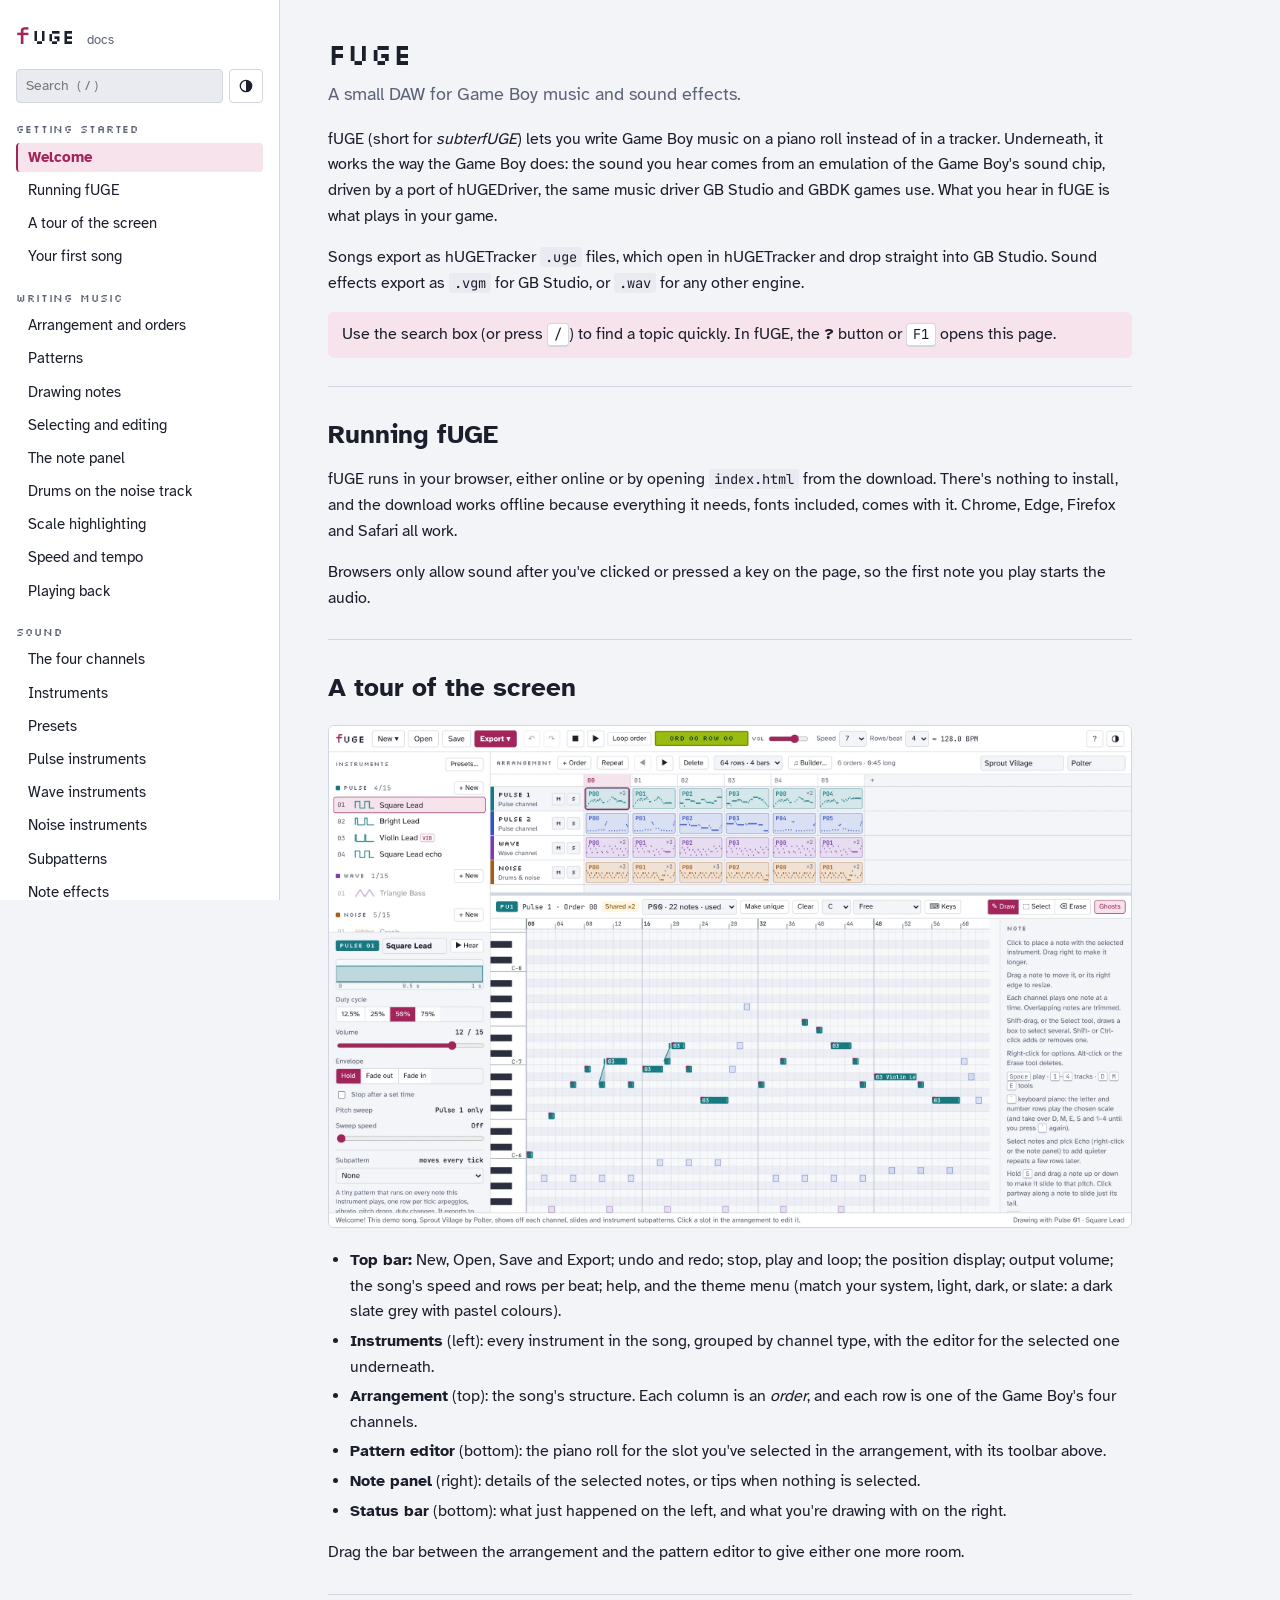
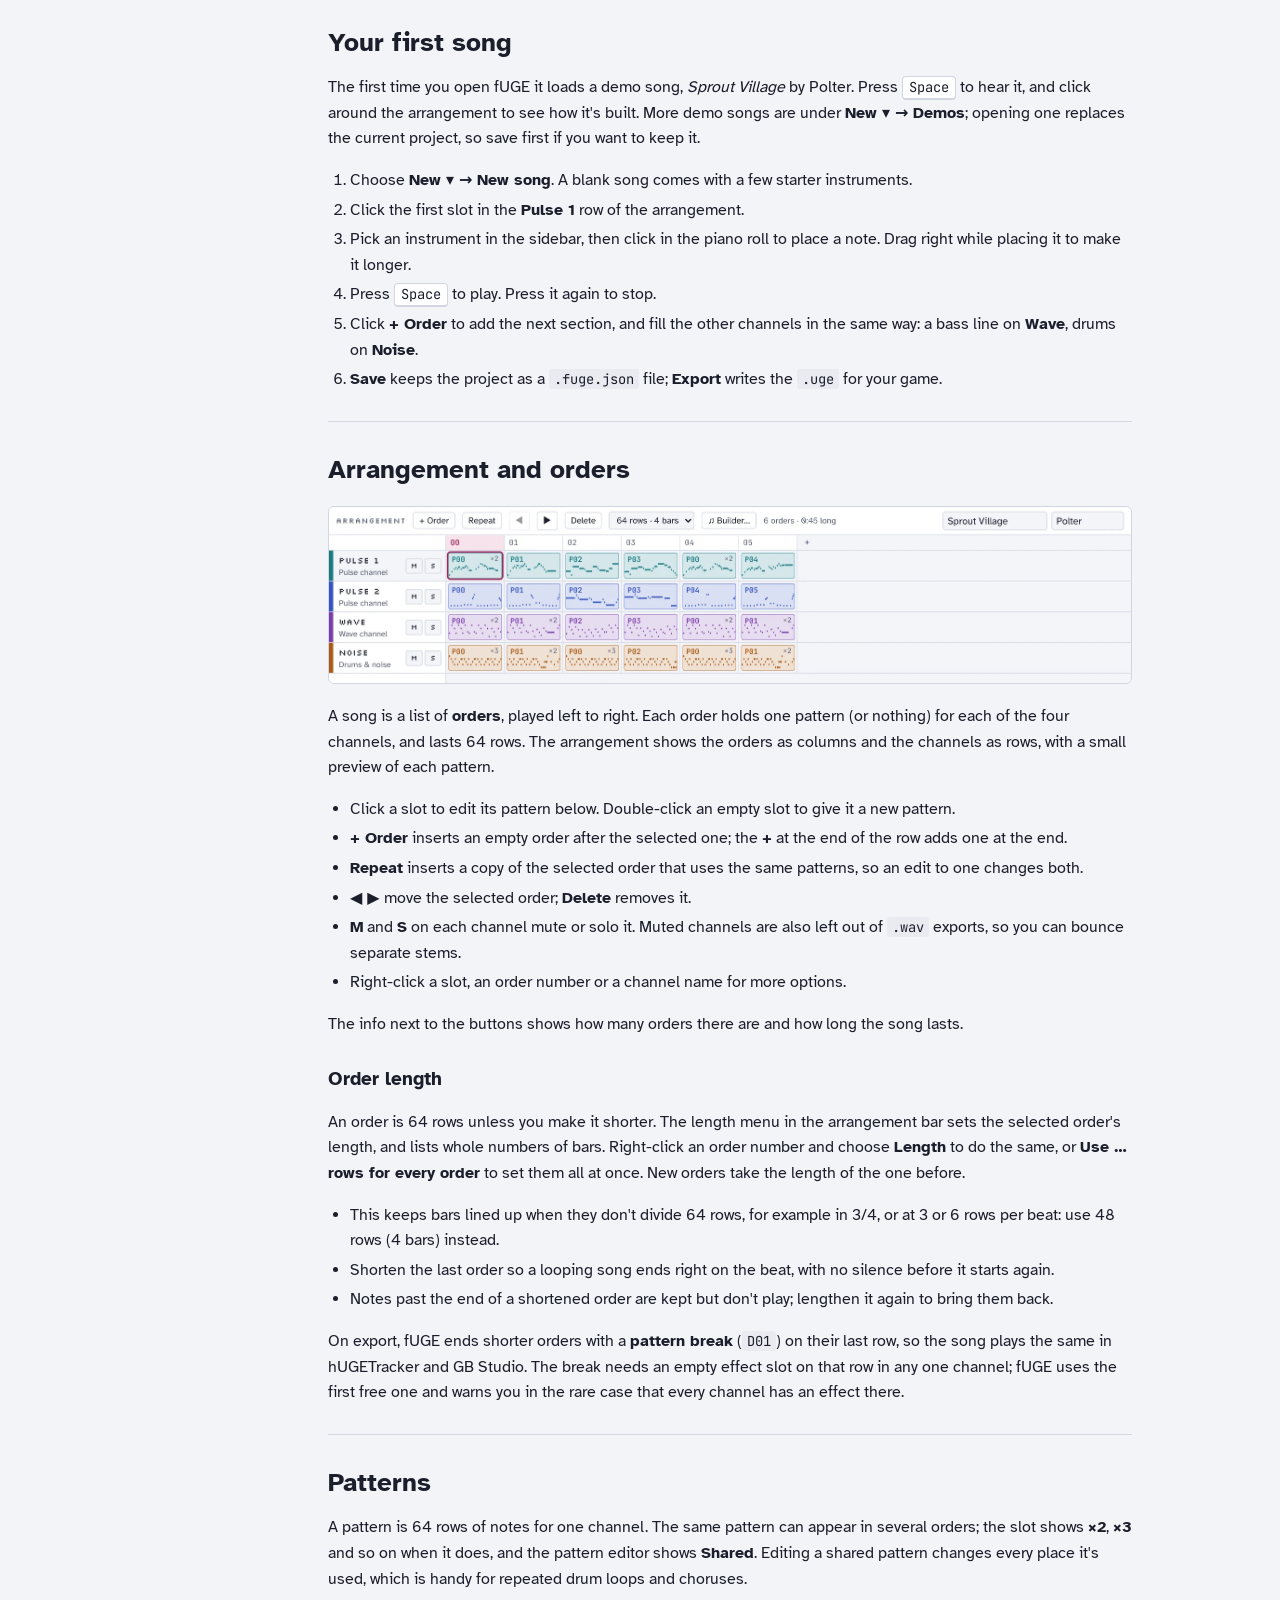
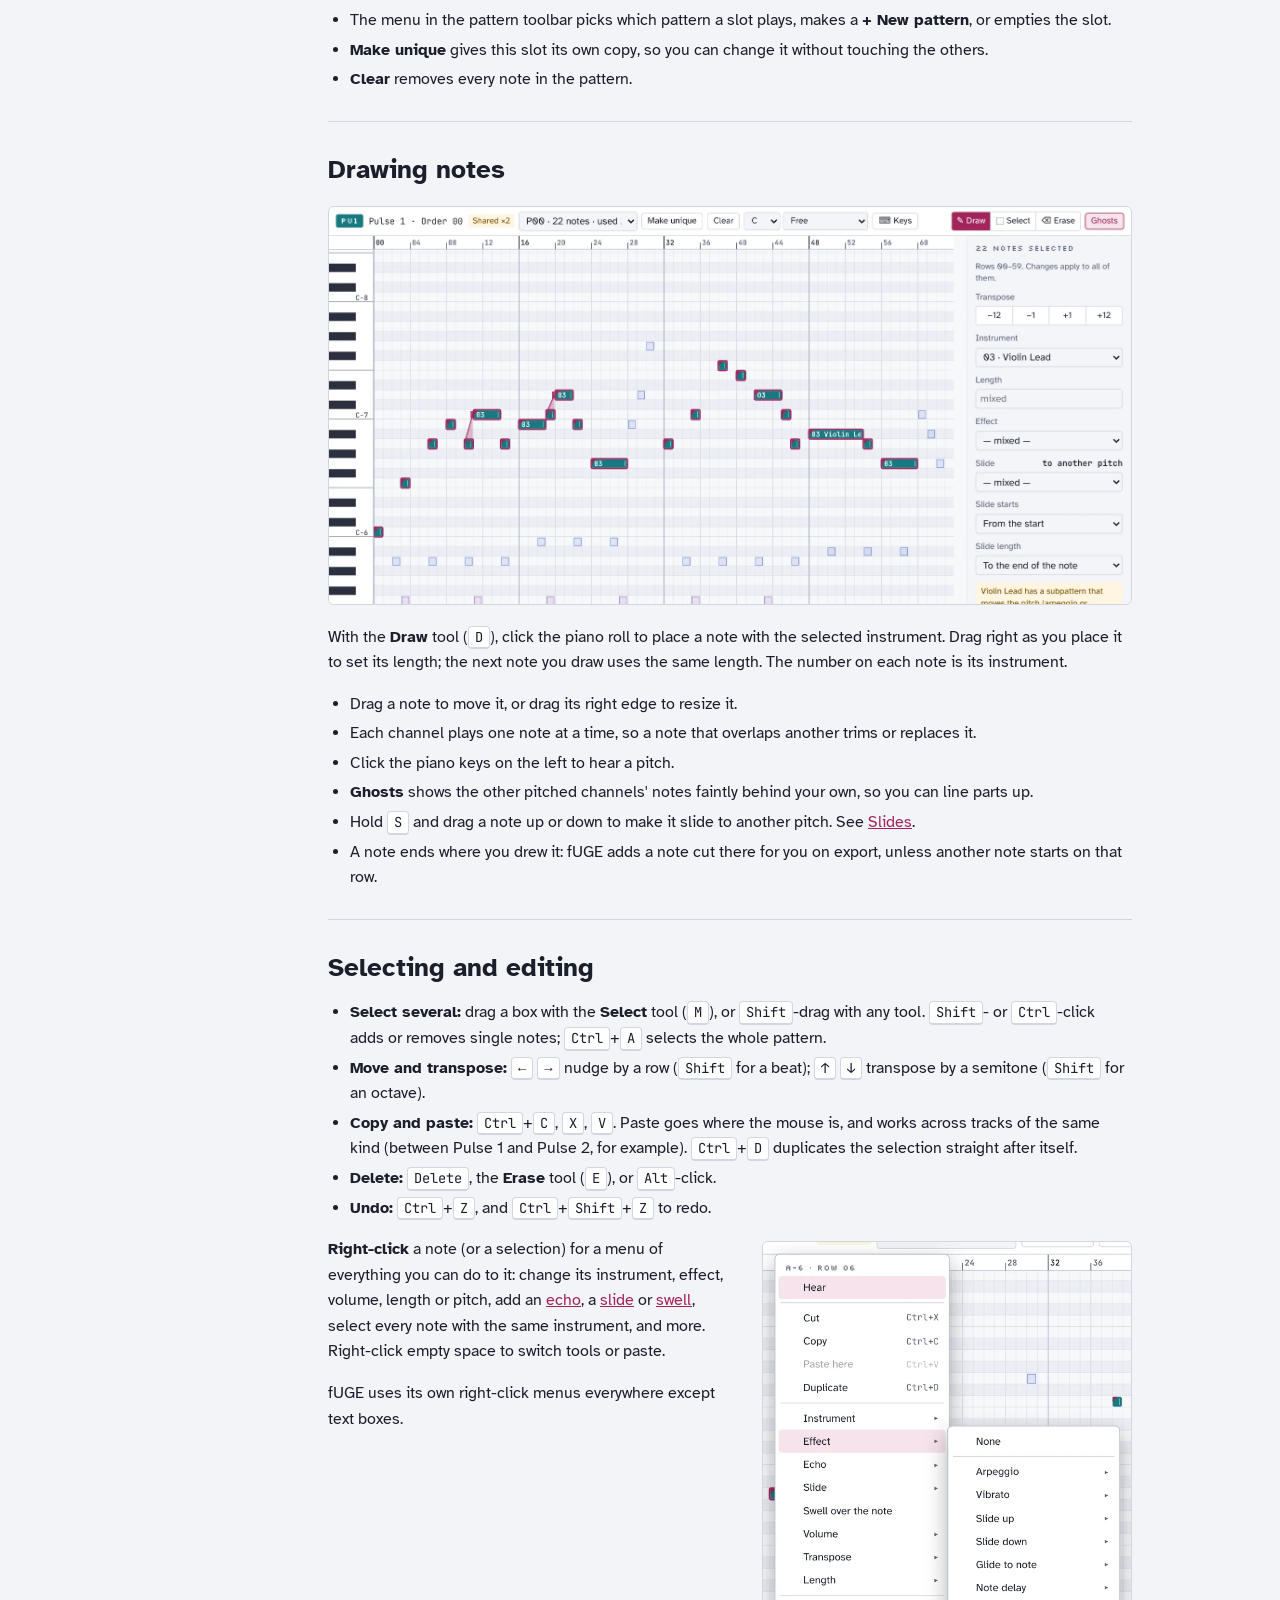
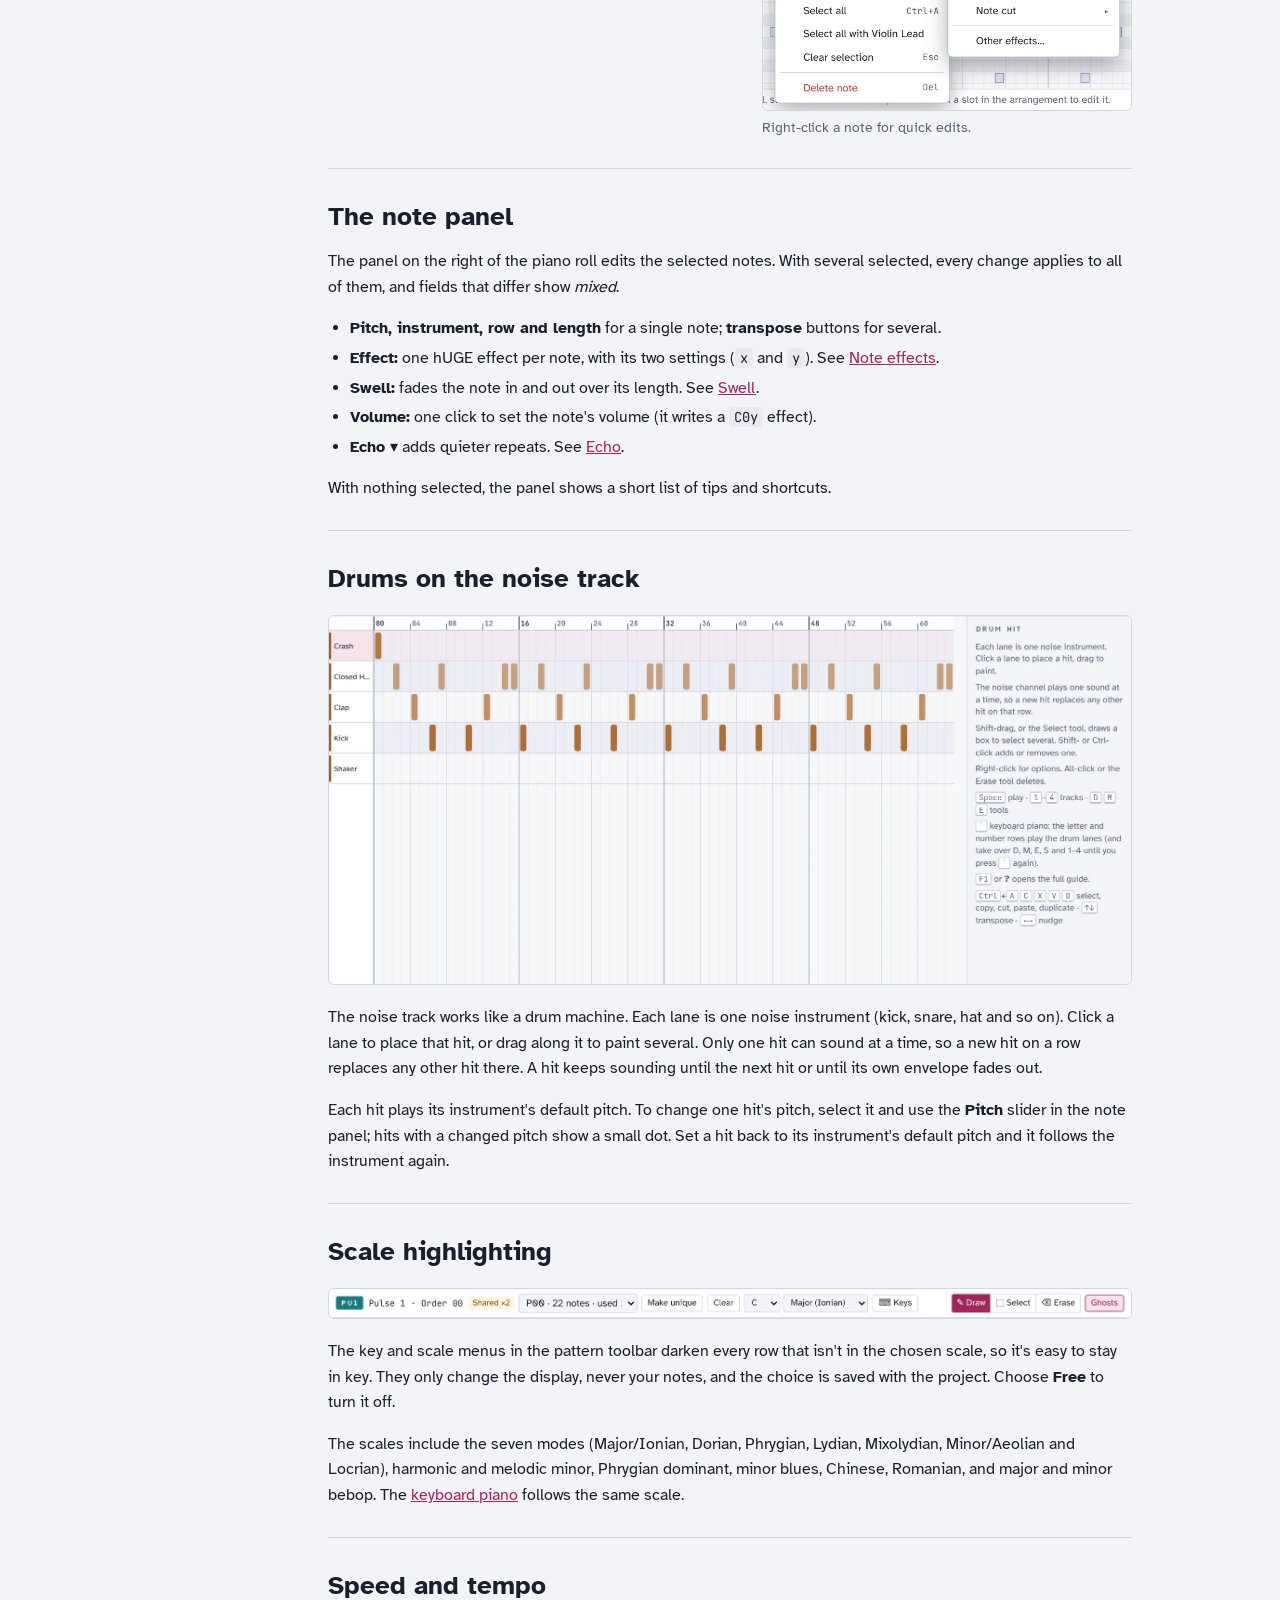
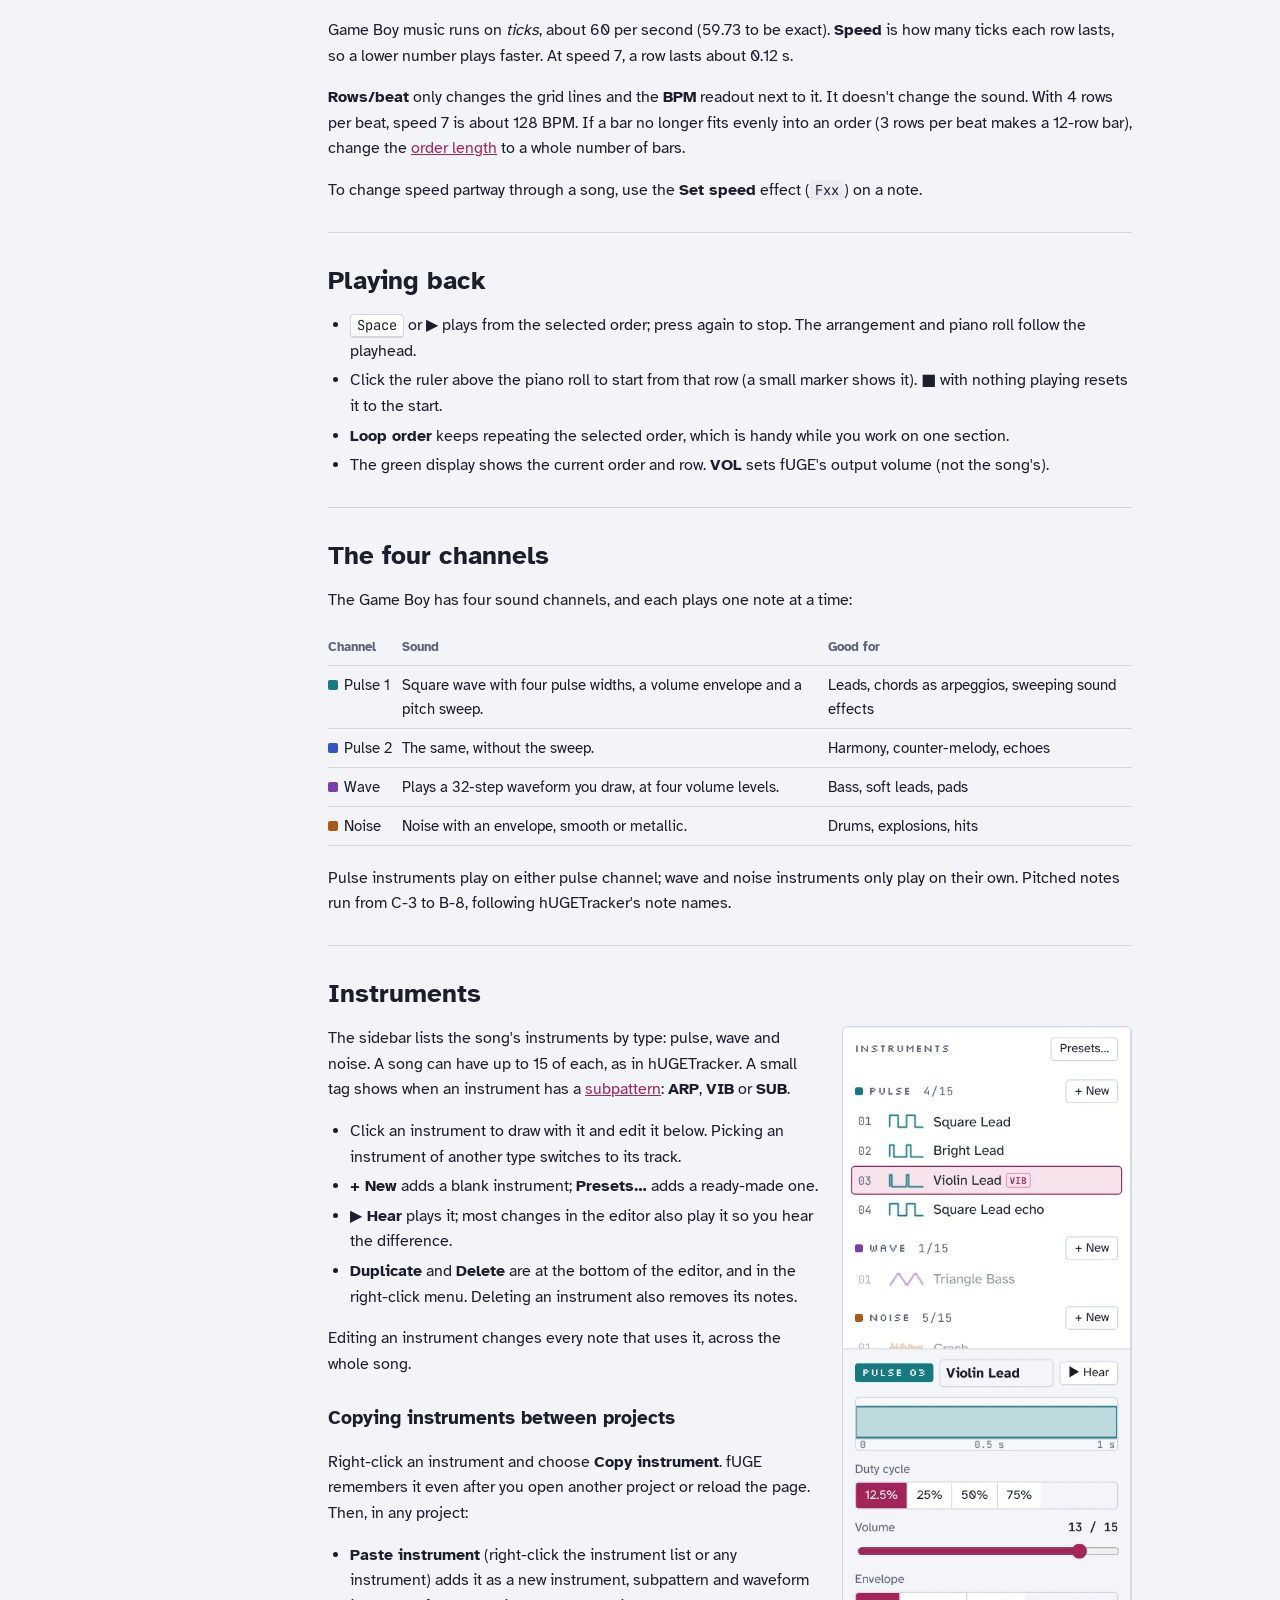
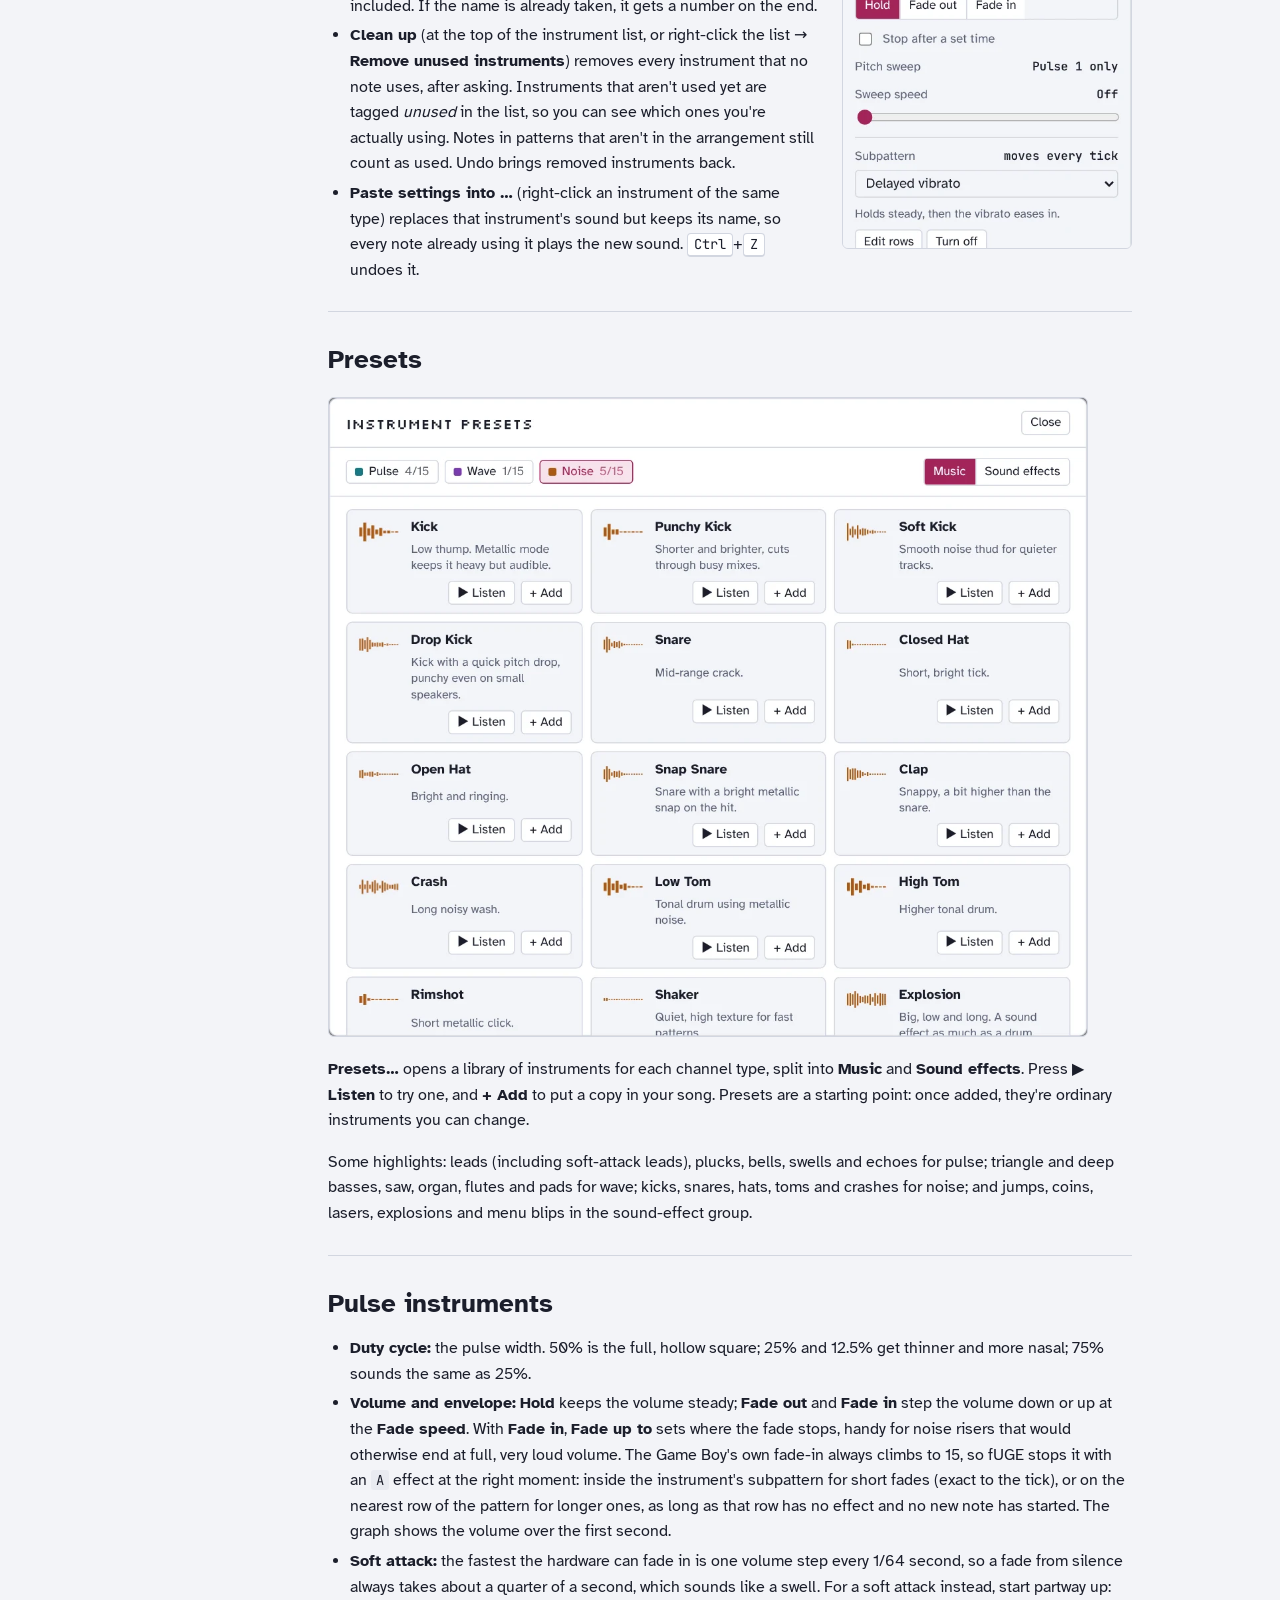
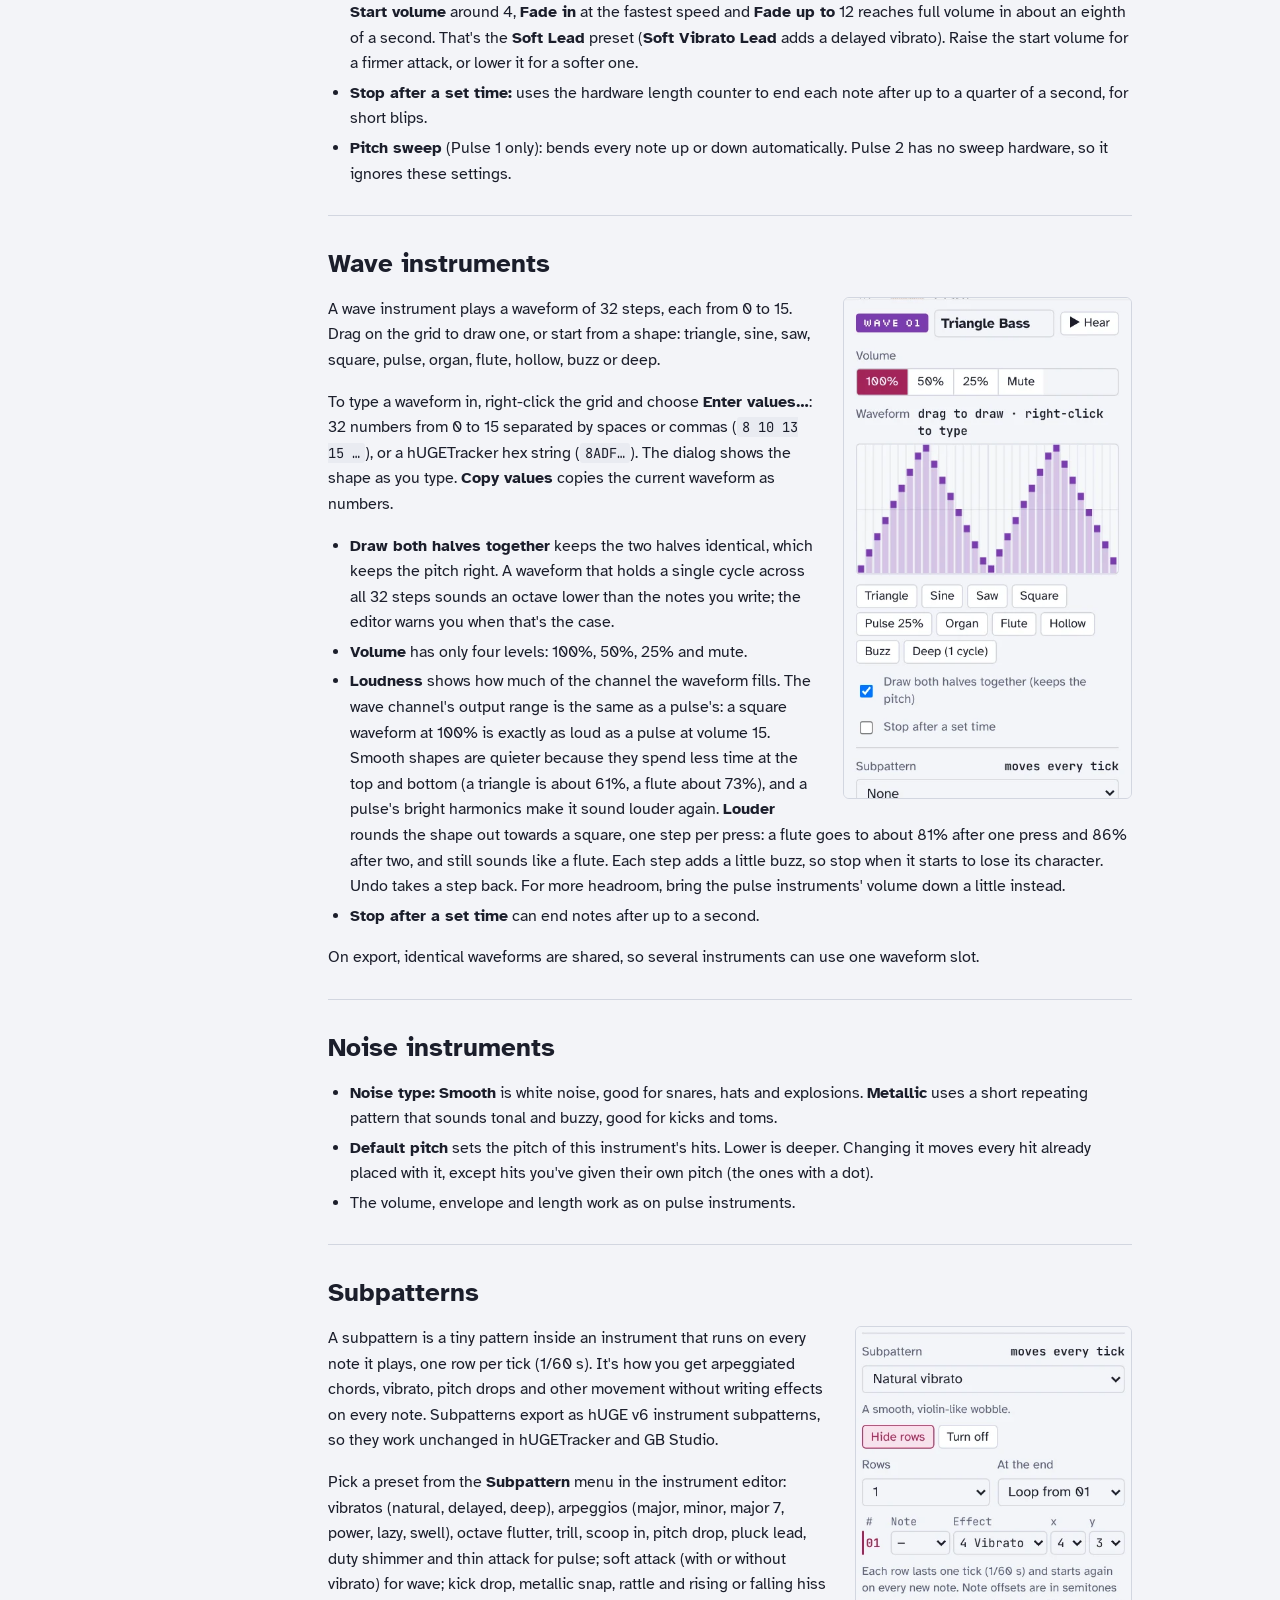
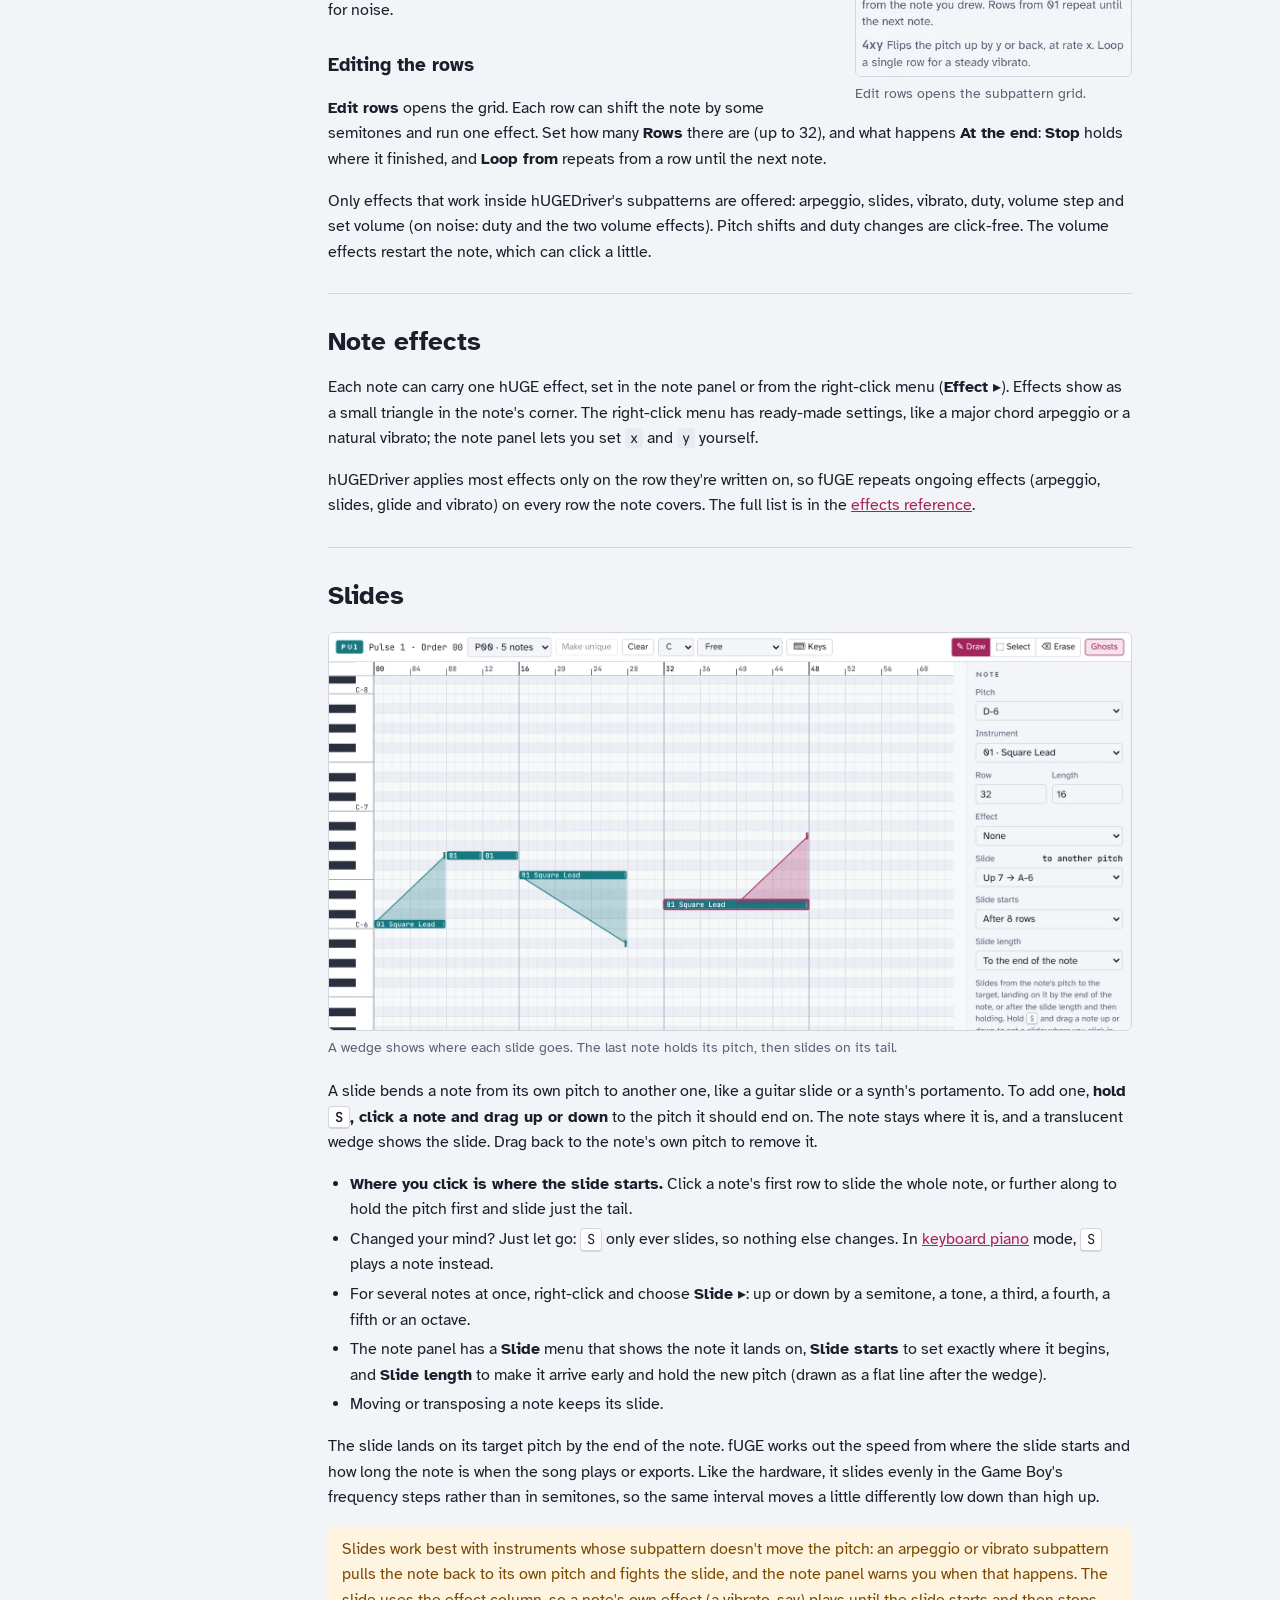
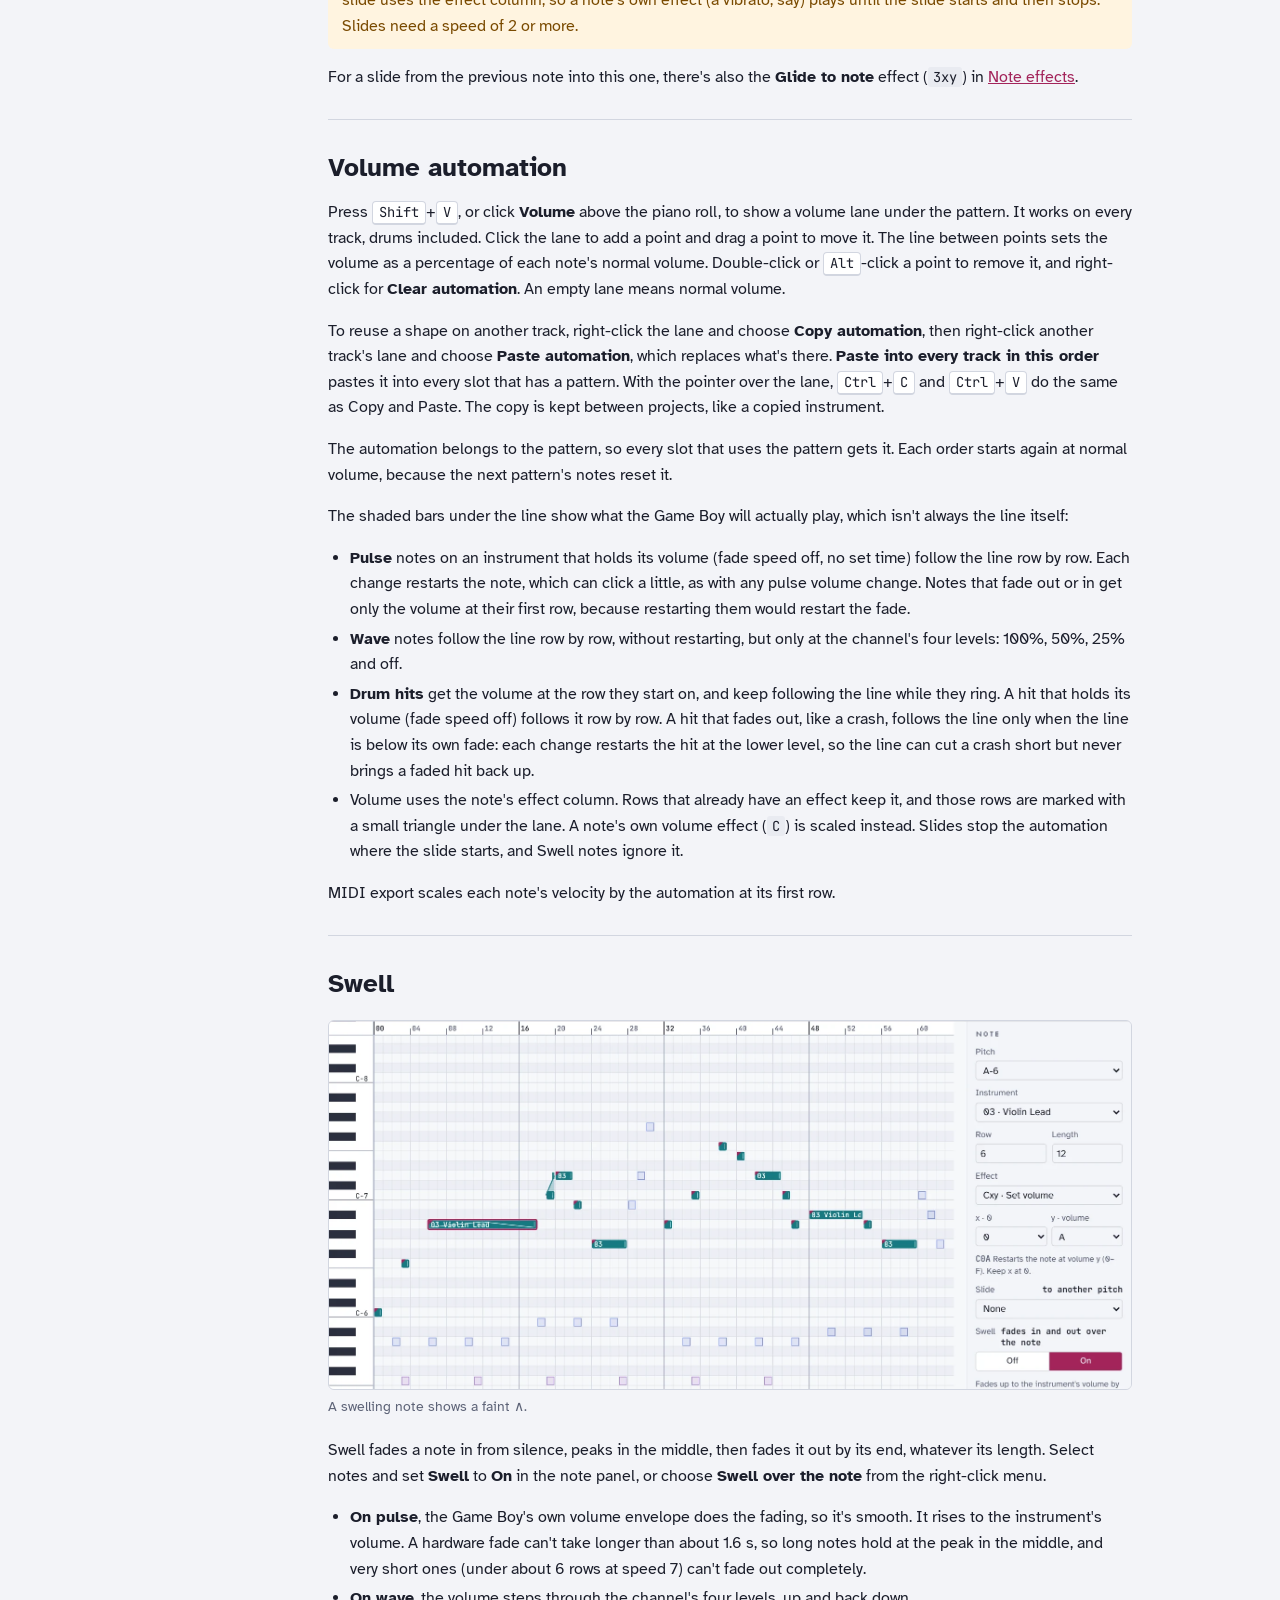
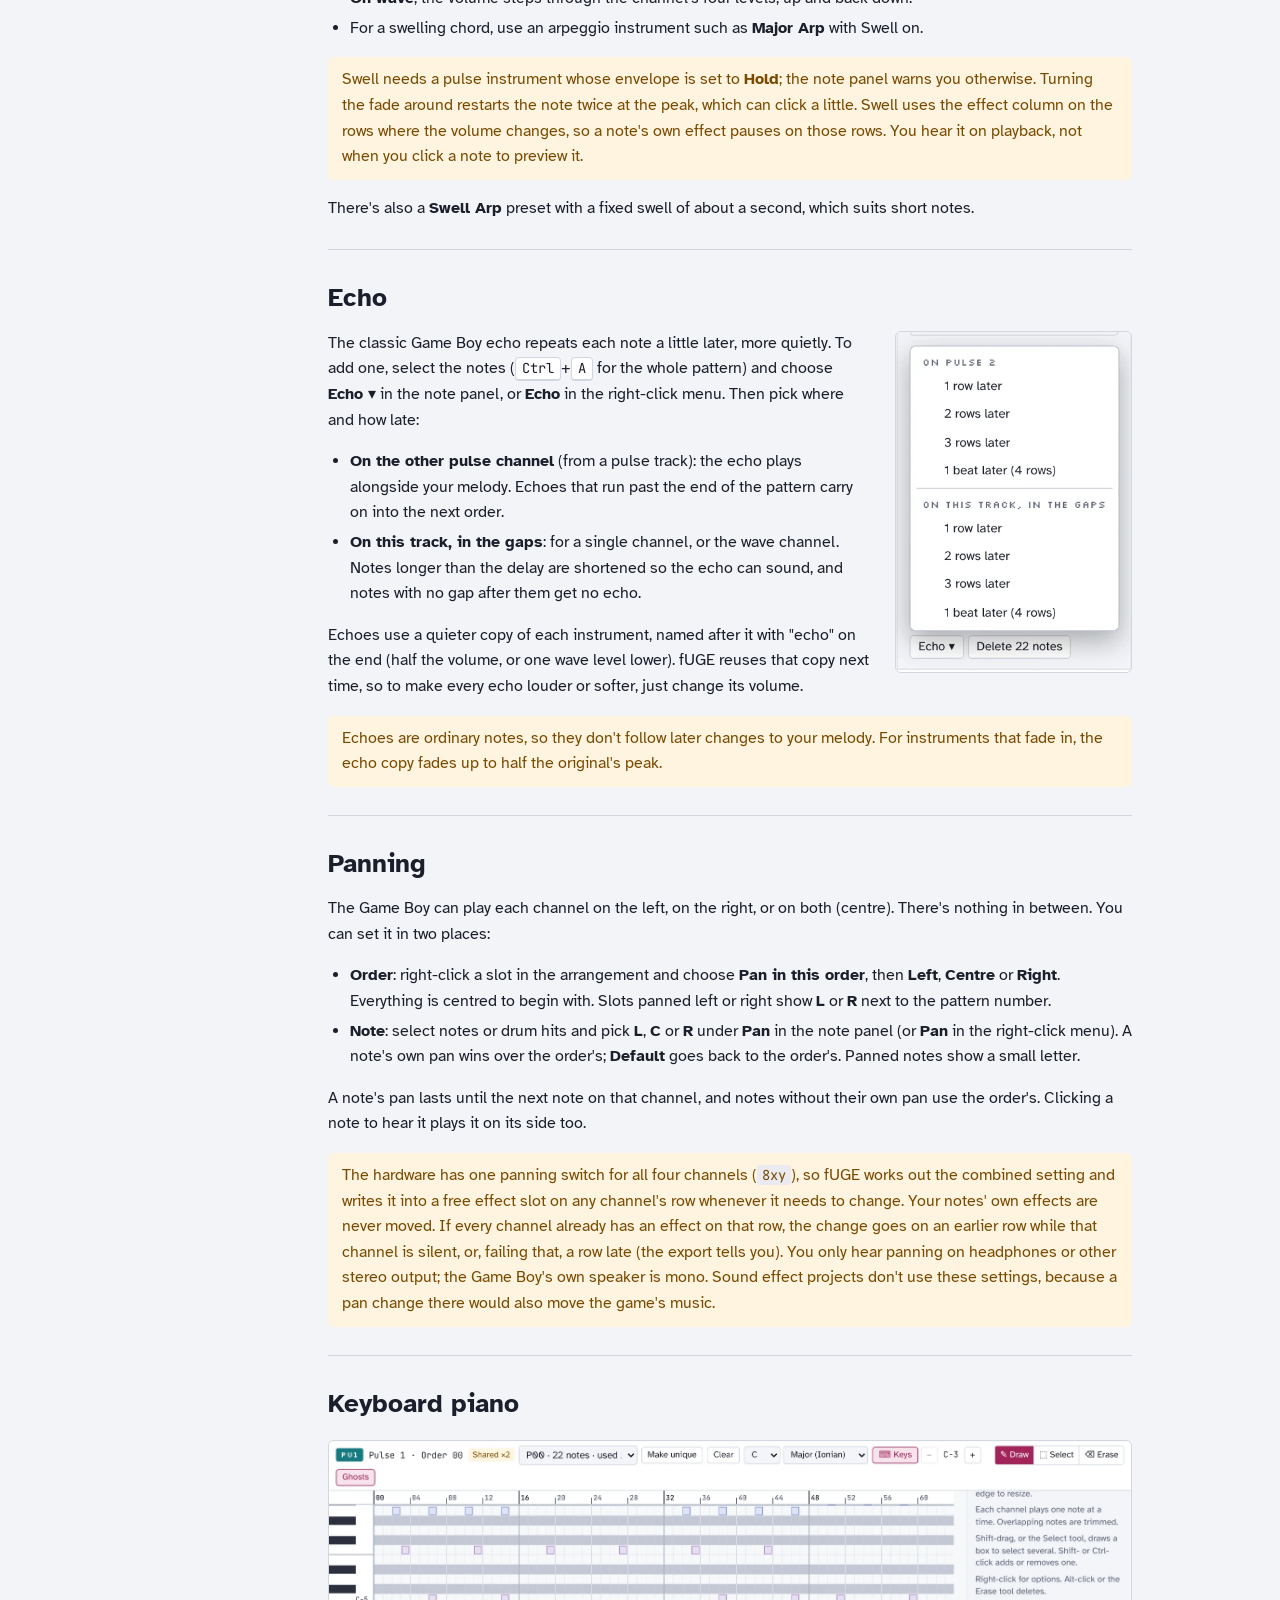
==== commit d8fca722: "Added pan options and updated demos" ====
--- a/docs/index.html
+++ b/docs/index.html
@@ -1 +1 @@
-<!doctype html> <html lang="en"> <head> <meta charset="utf-8"> <meta name="viewport" content="width=device-width,initial-scale=1"> <title>fUGE docs</title> <link rel="stylesheet" href="docs.css"> <script src="docs.js"></script> </head> <body> <div class="topbar"> <a class="brand" href="#welcome"><b>f</b>UGE <small>docs</small></a> <button class="icon-btn" id="menu" type="button" aria-label="Show contents">☰</button> </div> <div class="layout"> <aside class="side" aria-label="Contents"> <a class="brand" href="#welcome"><b>f</b>UGE <small>docs</small></a> <div class="side-tools"> <input type="search" id="search" placeholder="Search  ( / )" aria-label="Search the docs"> <button class="icon-btn" id="theme" type="button" title="Switch light/dark" aria-label="Switch between light and dark"><svg width="14" height="14" viewBox="0 0 16 16" aria-hidden="true"><circle cx="8" cy="8" r="6.5" fill="none" stroke="currentColor" stroke-width="1.5"/><path d="M8 1.5a6.5 6.5 0 0 1 0 13z" fill="currentColor"/></svg></button> </div> <nav class="nav"> <p class="none" id="noResults" hidden>Nothing matches. Try another word.</p> <div class="group"> <p>Getting started</p> <ul> <li><a href="#welcome">Welcome</a></li> <li><a href="#running">Running fUGE</a></li> <li><a href="#screen">A tour of the screen</a></li> <li><a href="#first-song">Your first song</a></li> </ul> </div> <div class="group"> <p>Writing music</p> <ul> <li><a href="#arrangement">Arrangement and orders</a></li> <li><a href="#patterns">Patterns</a></li> <li><a href="#drawing">Drawing notes</a></li> <li><a href="#editing">Selecting and editing</a></li> <li><a href="#note-panel">The note panel</a></li> <li><a href="#drums">Drums on the noise track</a></li> <li><a href="#scales">Scale highlighting</a></li> <li><a href="#tempo">Speed and tempo</a></li> <li><a href="#playback">Playing back</a></li> </ul> </div> <div class="group"> <p>Sound</p> <ul> <li><a href="#channels">The four channels</a></li> <li><a href="#instruments">Instruments</a></li> <li><a href="#presets">Presets</a></li> <li><a href="#pulse">Pulse instruments</a></li> <li><a href="#wave">Wave instruments</a></li> <li><a href="#noise">Noise instruments</a></li> <li><a href="#subpatterns">Subpatterns</a></li> <li><a href="#effects">Note effects</a></li> </ul> </div> <div class="group"> <p>Techniques</p> <ul> <li><a href="#slides">Slides</a></li> <li><a href="#swell">Swell</a></li> <li><a href="#automation">Volume automation</a></li> <li><a href="#echo">Echo</a></li> <li><a href="#keyboard-piano">Keyboard piano</a></li> <li><a href="#builder">Pattern builder</a></li> </ul> </div> <div class="group"> <p>Sound effects</p> <ul> <li><a href="#sfx">Sound effect projects</a></li> <li><a href="#sfx-export">Exporting sound effects</a></li> </ul> </div> <div class="group"> <p>Files</p> <ul> <li><a href="#saving">Saving and autosave</a></li> <li><a href="#midi">Importing MIDI</a></li> <li><a href="#export">Exporting songs</a></li> <li><a href="#gb-studio">Using fUGE with GB Studio</a></li> <li><a href="#hugetracker">hUGETracker and GBDK</a></li> </ul> </div> <div class="group"> <p>Reference</p> <ul> <li><a href="#shortcuts">Keyboard shortcuts</a></li> <li><a href="#fx-ref">Effects reference</a></li> <li><a href="#limits">Limits and hardware quirks</a></li> </ul> </div> </nav> </aside> <main> <section id="welcome"> <h1>fUGE</h1> <p class="lead">A small DAW for Game Boy music and sound effects.</p> <p>fUGE (short for <i>subterfUGE</i>) lets you write Game Boy music on a piano roll instead of in a tracker. Underneath, it works the way the Game Boy does: the sound you hear comes from an emulation of the Game Boy's sound chip, driven by a port of hUGEDriver, the same music driver GB Studio and GBDK games use. What you hear in fUGE is what plays in your game.</p> <p>Songs export as hUGETracker <code>.uge</code> files, which open in hUGETracker and drop straight into GB Studio. Sound effects export as <code>.vgm</code> for GB Studio, or <code>.wav</code> for any other engine.</p> <div class="tip"><p>Use the search box (or press <kbd>/</kbd>) to find a topic quickly. In fUGE, the <b>?</b> button or <kbd>F1</kbd> opens this page.</p></div> </section> <section id="running"> <h2>Running fUGE</h2> <p>fUGE runs in your browser, either online or by opening <code>index.html</code> from the download. There's nothing to install, and the download works offline because everything it needs, fonts included, comes with it. Chrome, Edge, Firefox and Safari all work.</p> <p>Browsers only allow sound after you've clicked or pressed a key on the page, so the first note you play starts the audio.</p> </section> <section id="screen"> <h2>A tour of the screen</h2> <figure> <img class="light" src="img/overview-light.webp" alt="The whole fUGE window" width="1440" height="900" loading="lazy"> <img class="dark" src="img/overview-dark.webp" alt="The whole fUGE window" width="1440" height="900" loading="lazy"> </figure> <ul> <li><b>Top bar:</b> New, Open, Save and Export; undo and redo; stop, play and loop; the position display; output volume; the song's speed and rows per beat; help, and the theme menu (match your system, light, dark, or slate: a dark slate grey with pastel colours).</li> <li><b>Instruments</b> (left): every instrument in the song, grouped by channel type, with the editor for the selected one underneath.</li> <li><b>Arrangement</b> (top): the song's structure. Each column is an <i>order</i>, and each row is one of the Game Boy's four channels.</li> <li><b>Pattern editor</b> (bottom): the piano roll for the slot you've selected in the arrangement, with its toolbar above.</li> <li><b>Note panel</b> (right): details of the selected notes, or tips when nothing is selected.</li> <li><b>Status bar</b> (bottom): what just happened on the left, and what you're drawing with on the right.</li> </ul> <p>Drag the bar between the arrangement and the pattern editor to give either one more room.</p> </section> <section id="first-song"> <h2>Your first song</h2> <p>The first time you open fUGE it loads a demo song, <i>Sprout Village</i> by Polter. Press <kbd>Space</kbd> to hear it, and click around the arrangement to see how it's built. More demo songs are under <b>New ▾ → Demos</b>; opening one replaces the current project, so save first if you want to keep it.</p> <ol> <li>Choose <b>New ▾ → New song</b>. A blank song comes with a few starter instruments.</li> <li>Click the first slot in the <b>Pulse 1</b> row of the arrangement.</li> <li>Pick an instrument in the sidebar, then click in the piano roll to place a note. Drag right while placing it to make it longer.</li> <li>Press <kbd>Space</kbd> to play. Press it again to stop.</li> <li>Click <b>+ Order</b> to add the next section, and fill the other channels in the same way: a bass line on <b>Wave</b>, drums on <b>Noise</b>.</li> <li><b>Save</b> keeps the project as a <code>.fuge.json</code> file; <b>Export</b> writes the <code>.uge</code> for your game.</li> </ol> </section> <section id="arrangement"> <h2>Arrangement and orders</h2> <figure> <img class="light" src="img/arrangement-light.webp" alt="The arrangement panel" width="1150" height="252" loading="lazy"> <img class="dark" src="img/arrangement-dark.webp" alt="The arrangement panel" width="1150" height="252" loading="lazy"> </figure> <p>A song is a list of <b>orders</b>, played left to right. Each order holds one pattern (or nothing) for each of the four channels, and lasts 64 rows. The arrangement shows the orders as columns and the channels as rows, with a small preview of each pattern.</p> <ul> <li>Click a slot to edit its pattern below. Double-click an empty slot to give it a new pattern.</li> <li><b>+ Order</b> inserts an empty order after the selected one; the <b>+</b> at the end of the row adds one at the end.</li> <li><b>Repeat</b> inserts a copy of the selected order that uses the same patterns, so an edit to one changes both.</li> <li><b>◀ ▶</b> move the selected order; <b>Delete</b> removes it.</li> <li><b>M</b> and <b>S</b> on each channel mute or solo it. Muted channels are also left out of <code>.wav</code> exports, so you can bounce separate stems.</li> <li>Right-click a slot, an order number or a channel name for more options.</li> </ul> <p>The info next to the buttons shows how many orders there are and how long the song lasts.</p> <h3>Order length</h3> <p>An order is 64 rows unless you make it shorter. The length menu in the arrangement bar sets the selected order's length, and lists whole numbers of bars. Right-click an order number and choose <b>Length</b> to do the same, or <b>Use … rows for every order</b> to set them all at once. New orders take the length of the one before.</p> <ul> <li>This keeps bars lined up when they don't divide 64 rows, for example in 3/4, or at 3 or 6 rows per beat: use 48 rows (4 bars) instead.</li> <li>Shorten the last order so a looping song ends right on the beat, with no silence before it starts again.</li> <li>Notes past the end of a shortened order are kept but don't play; lengthen it again to bring them back.</li> </ul> <p>On export, fUGE ends shorter orders with a <b>pattern break</b> (<code>D01</code>) on their last row, so the song plays the same in hUGETracker and GB Studio. The break needs an empty effect slot on that row in any one channel; fUGE uses the first free one and warns you in the rare case that every channel has an effect there.</p> </section> <section id="patterns"> <h2>Patterns</h2> <p>A pattern is 64 rows of notes for one channel. The same pattern can appear in several orders; the slot shows <b>×2</b>, <b>×3</b> and so on when it does, and the pattern editor shows <b>Shared</b>. Editing a shared pattern changes every place it's used, which is handy for repeated drum loops and choruses.</p> <ul> <li>The menu in the pattern toolbar picks which pattern a slot plays, makes a <b>+ New pattern</b>, or empties the slot.</li> <li><b>Make unique</b> gives this slot its own copy, so you can change it without touching the others.</li> <li><b>Clear</b> removes every note in the pattern.</li> </ul> </section> <section id="drawing"> <h2>Drawing notes</h2> <figure> <img class="light" src="img/pattern-light.webp" alt="The pattern editor with a pattern selected" width="1150" height="568" loading="lazy"> <img class="dark" src="img/pattern-dark.webp" alt="The pattern editor with a pattern selected" width="1150" height="568" loading="lazy"> </figure> <p>With the <b>Draw</b> tool (<kbd>D</kbd>), click the piano roll to place a note with the selected instrument. Drag right as you place it to set its length; the next note you draw uses the same length. The number on each note is its instrument.</p> <ul> <li>Drag a note to move it, or drag its right edge to resize it.</li> <li>Each channel plays one note at a time, so a note that overlaps another trims or replaces it.</li> <li>Click the piano keys on the left to hear a pitch.</li> <li><b>Ghosts</b> shows the other pitched channels' notes faintly behind your own, so you can line parts up.</li> <li>Hold <kbd>S</kbd> and drag a note up or down to make it slide to another pitch. See <a href="#slides">Slides</a>.</li> <li>A note ends where you drew it: fUGE adds a note cut there for you on export, unless another note starts on that row.</li> </ul> </section> <section id="editing"> <h2>Selecting and editing</h2> <ul> <li><b>Select several:</b> drag a box with the <b>Select</b> tool (<kbd>M</kbd>), or <kbd>Shift</kbd>-drag with any tool. <kbd>Shift</kbd>- or <kbd>Ctrl</kbd>-click adds or removes single notes; <kbd>Ctrl</kbd>+<kbd>A</kbd> selects the whole pattern.</li> <li><b>Move and transpose:</b> <kbd>←</kbd> <kbd>→</kbd> nudge by a row (<kbd>Shift</kbd> for a beat); <kbd>↑</kbd> <kbd>↓</kbd> transpose by a semitone (<kbd>Shift</kbd> for an octave).</li> <li><b>Copy and paste:</b> <kbd>Ctrl</kbd>+<kbd>C</kbd>, <kbd>X</kbd>, <kbd>V</kbd>. Paste goes where the mouse is, and works across tracks of the same kind (between Pulse 1 and Pulse 2, for example). <kbd>Ctrl</kbd>+<kbd>D</kbd> duplicates the selection straight after itself.</li> <li><b>Delete:</b> <kbd>Delete</kbd>, the <b>Erase</b> tool (<kbd>E</kbd>), or <kbd>Alt</kbd>-click.</li> <li><b>Undo:</b> <kbd>Ctrl</kbd>+<kbd>Z</kbd>, and <kbd>Ctrl</kbd>+<kbd>Shift</kbd>+<kbd>Z</kbd> to redo.</li> </ul> <figure class="side-shot"> <img class="light" src="img/note-menu-light.webp" alt="The right-click menu on a note, with the Effect submenu open" width="447" height="569" loading="lazy"> <img class="dark" src="img/note-menu-dark.webp" alt="The right-click menu on a note, with the Effect submenu open" width="447" height="569" loading="lazy"> <figcaption>Right-click a note for quick edits.</figcaption> </figure> <p><b>Right-click</b> a note (or a selection) for a menu of everything you can do to it: change its instrument, effect, volume, length or pitch, add an <a href="#echo">echo</a>, a <a href="#slides">slide</a> or <a href="#swell">swell</a>, select every note with the same instrument, and more. Right-click empty space to switch tools or paste.</p> <p>fUGE uses its own right-click menus everywhere except text boxes.</p> <div class="clear"></div> </section> <section id="note-panel"> <h2>The note panel</h2> <p>The panel on the right of the piano roll edits the selected notes. With several selected, every change applies to all of them, and fields that differ show <i>mixed</i>.</p> <ul> <li><b>Pitch, instrument, row and length</b> for a single note; <b>transpose</b> buttons for several.</li> <li><b>Effect:</b> one hUGE effect per note, with its two settings (<code>x</code> and <code>y</code>). See <a href="#effects">Note effects</a>.</li> <li><b>Swell:</b> fades the note in and out over its length. See <a href="#swell">Swell</a>.</li> <li><b>Volume:</b> one click to set the note's volume (it writes a <code>C0y</code> effect).</li> <li><b>Echo ▾</b> adds quieter repeats. See <a href="#echo">Echo</a>.</li> </ul> <p>With nothing selected, the panel shows a short list of tips and shortcuts.</p> </section> <section id="drums"> <h2>Drums on the noise track</h2> <figure> <img class="light" src="img/drums-light.webp" alt="The noise track as drum lanes" width="1150" height="527" loading="lazy"> <img class="dark" src="img/drums-dark.webp" alt="The noise track as drum lanes" width="1150" height="527" loading="lazy"> </figure> <p>The noise track works like a drum machine. Each lane is one noise instrument (kick, snare, hat and so on). Click a lane to place that hit, or drag along it to paint several. Only one hit can sound at a time, so a new hit on a row replaces any other hit there. A hit keeps sounding until the next hit or until its own envelope fades out.</p> <p>Each hit plays its instrument's default pitch. To change one hit's pitch, select it and use the <b>Pitch</b> slider in the note panel; hits with a changed pitch show a small dot. Set a hit back to its instrument's default pitch and it follows the instrument again.</p> </section> <section id="scales"> <h2>Scale highlighting</h2> <figure> <img class="light" src="img/pattern-bar-light.webp" alt="The pattern toolbar with the key and scale menus" width="1150" height="41" loading="lazy"> <img class="dark" src="img/pattern-bar-dark.webp" alt="The pattern toolbar with the key and scale menus" width="1150" height="41" loading="lazy"> </figure> <p>The key and scale menus in the pattern toolbar darken every row that isn't in the chosen scale, so it's easy to stay in key. They only change the display, never your notes, and the choice is saved with the project. Choose <b>Free</b> to turn it off.</p> <p>The scales include the seven modes (Major/Ionian, Dorian, Phrygian, Lydian, Mixolydian, Minor/Aeolian and Locrian), harmonic and melodic minor, Phrygian dominant, minor blues, Chinese, Romanian, and major and minor bebop. The <a href="#keyboard-piano">keyboard piano</a> follows the same scale.</p> </section> <section id="tempo"> <h2>Speed and tempo</h2> <p>Game Boy music runs on <i>ticks</i>, about 60 per second (59.73 to be exact). <b>Speed</b> is how many ticks each row lasts, so a lower number plays faster. At speed 7, a row lasts about 0.12 s.</p> <p><b>Rows/beat</b> only changes the grid lines and the <b>BPM</b> readout next to it. It doesn't change the sound. With 4 rows per beat, speed 7 is about 128 BPM. If a bar no longer fits evenly into an order (3 rows per beat makes a 12-row bar), change the <a href="#arrangement">order length</a> to a whole number of bars.</p> <p>To change speed partway through a song, use the <b>Set speed</b> effect (<code>Fxx</code>) on a note.</p> </section> <section id="playback"> <h2>Playing back</h2> <ul> <li><kbd>Space</kbd> or <b>▶</b> plays from the selected order; press again to stop. The arrangement and piano roll follow the playhead.</li> <li>Click the ruler above the piano roll to start from that row (a small marker shows it). <b>■</b> with nothing playing resets it to the start.</li> <li><b>Loop order</b> keeps repeating the selected order, which is handy while you work on one section.</li> <li>The green display shows the current order and row. <b>VOL</b> sets fUGE's output volume (not the song's).</li> </ul> </section> <section id="channels"> <h2>The four channels</h2> <p>The Game Boy has four sound channels, and each plays one note at a time:</p> <table> <tr><th>Channel</th><th>Sound</th><th>Good for</th></tr> <tr><td><span class="ch" style="background:var(--ch1)"></span>Pulse 1</td><td>Square wave with four pulse widths, a volume envelope and a pitch sweep.</td><td>Leads, chords as arpeggios, sweeping sound effects</td></tr> <tr><td><span class="ch" style="background:var(--ch2)"></span>Pulse 2</td><td>The same, without the sweep.</td><td>Harmony, counter-melody, echoes</td></tr> <tr><td><span class="ch" style="background:var(--ch3)"></span>Wave</td><td>Plays a 32-step waveform you draw, at four volume levels.</td><td>Bass, soft leads, pads</td></tr> <tr><td><span class="ch" style="background:var(--ch4)"></span>Noise</td><td>Noise with an envelope, smooth or metallic.</td><td>Drums, explosions, hits</td></tr> </table> <p>Pulse instruments play on either pulse channel; wave and noise instruments only play on their own. Pitched notes run from C-3 to B-8, following hUGETracker's note names.</p> </section> <section id="instruments"> <h2>Instruments</h2> <figure class="side-shot"> <img class="light" src="img/instrument-light.webp" alt="The instrument list and editor" width="290" height="826" loading="lazy"> <img class="dark" src="img/instrument-dark.webp" alt="The instrument list and editor" width="290" height="826" loading="lazy"> </figure> <p>The sidebar lists the song's instruments by type: pulse, wave and noise. A song can have up to 15 of each, as in hUGETracker. A small tag shows when an instrument has a <a href="#subpatterns">subpattern</a>: <b>ARP</b>, <b>VIB</b> or <b>SUB</b>.</p> <ul> <li>Click an instrument to draw with it and edit it below. Picking an instrument of another type switches to its track.</li> <li><b>+ New</b> adds a blank instrument; <b>Presets…</b> adds a ready-made one.</li> <li><b>▶ Hear</b> plays it; most changes in the editor also play it so you hear the difference.</li> <li><b>Duplicate</b> and <b>Delete</b> are at the bottom of the editor, and in the right-click menu. Deleting an instrument also removes its notes.</li> </ul> <p>Editing an instrument changes every note that uses it, across the whole song.</p> <h3>Copying instruments between projects</h3> <p>Right-click an instrument and choose <b>Copy instrument</b>. fUGE remembers it even after you open another project or reload the page. Then, in any project:</p> <ul> <li><b>Paste instrument</b> (right-click the instrument list or any instrument) adds it as a new instrument, subpattern and waveform included. If the name is already taken, it gets a number on the end.</li> <li><b>Clean up</b> (at the top of the instrument list, or right-click the list → <b>Remove unused instruments</b>) removes every instrument that no note uses, after asking. Instruments that aren't used yet are tagged <i>unused</i> in the list, so you can see which ones you're actually using. Notes in patterns that aren't in the arrangement still count as used. Undo brings removed instruments back.</li> <li><b>Paste settings into …</b> (right-click an instrument of the same type) replaces that instrument's sound but keeps its name, so every note already using it plays the new sound. <kbd>Ctrl</kbd>+<kbd>Z</kbd> undoes it.</li> </ul> <div class="clear"></div> </section> <section id="presets"> <h2>Presets</h2> <figure> <img class="light" src="img/presets-light.webp" alt="The presets dialog" width="760" height="640" loading="lazy"> <img class="dark" src="img/presets-dark.webp" alt="The presets dialog" width="760" height="640" loading="lazy"> </figure> <p><b>Presets…</b> opens a library of instruments for each channel type, split into <b>Music</b> and <b>Sound effects</b>. Press <b>▶ Listen</b> to try one, and <b>+ Add</b> to put a copy in your song. Presets are a starting point: once added, they're ordinary instruments you can change.</p> <p>Some highlights: leads (including soft-attack leads), plucks, bells, swells and echoes for pulse; triangle and deep basses, saw, organ, flutes and pads for wave; kicks, snares, hats, toms and crashes for noise; and jumps, coins, lasers, explosions and menu blips in the sound-effect group.</p> </section> <section id="pulse"> <h2>Pulse instruments</h2> <ul> <li><b>Duty cycle:</b> the pulse width. 50% is the full, hollow square; 25% and 12.5% get thinner and more nasal; 75% sounds the same as 25%.</li> <li><b>Volume and envelope:</b> <b>Hold</b> keeps the volume steady; <b>Fade out</b> and <b>Fade in</b> step the volume down or up at the <b>Fade speed</b>. With <b>Fade in</b>, <b>Fade up to</b> sets where the fade stops, handy for noise risers that would otherwise end at full, very loud volume. The Game Boy's own fade-in always climbs to 15, so fUGE stops it with an <code>A</code> effect at the right moment: inside the instrument's subpattern for short fades (exact to the tick), or on the nearest row of the pattern for longer ones, as long as that row has no effect and no new note has started. The graph shows the volume over the first second.</li> <li><b>Soft attack:</b> the fastest the hardware can fade in is one volume step every 1/64 second, so a fade from silence always takes about a quarter of a second, which sounds like a swell. For a soft attack instead, start partway up: <b>Start volume</b> around 4, <b>Fade in</b> at the fastest speed and <b>Fade up to</b> 12 reaches full volume in about an eighth of a second. That's the <b>Soft Lead</b> preset (<b>Soft Vibrato Lead</b> adds a delayed vibrato). Raise the start volume for a firmer attack, or lower it for a softer one.</li> <li><b>Stop after a set time:</b> uses the hardware length counter to end each note after up to a quarter of a second, for short blips.</li> <li><b>Pitch sweep</b> (Pulse 1 only): bends every note up or down automatically. Pulse 2 has no sweep hardware, so it ignores these settings.</li> </ul> </section> <section id="wave"> <h2>Wave instruments</h2> <figure class="side-shot"> <img class="light" src="img/wave-light.webp" alt="The wave instrument editor" width="289" height="504" loading="lazy"> <img class="dark" src="img/wave-dark.webp" alt="The wave instrument editor" width="289" height="504" loading="lazy"> </figure> <p>A wave instrument plays a waveform of 32 steps, each from 0 to 15. Drag on the grid to draw one, or start from a shape: triangle, sine, saw, square, pulse, organ, flute, hollow, buzz or deep.</p> <p>To type a waveform in, right-click the grid and choose <b>Enter values…</b>: 32 numbers from 0 to 15 separated by spaces or commas (<code>8 10 13 15 …</code>), or a hUGETracker hex string (<code>8ADF…</code>). The dialog shows the shape as you type. <b>Copy values</b> copies the current waveform as numbers.</p> <ul> <li><b>Draw both halves together</b> keeps the two halves identical, which keeps the pitch right. A waveform that holds a single cycle across all 32 steps sounds an octave lower than the notes you write; the editor warns you when that's the case.</li> <li><b>Volume</b> has only four levels: 100%, 50%, 25% and mute.</li> <li><b>Loudness</b> shows how much of the channel the waveform fills. The wave channel's output range is the same as a pulse's: a square waveform at 100% is exactly as loud as a pulse at volume 15. Smooth shapes are quieter because they spend less time at the top and bottom (a triangle is about 61%, a flute about 73%), and a pulse's bright harmonics make it sound louder again. <b>Louder</b> rounds the shape out towards a square, one step per press: a flute goes to about 81% after one press and 86% after two, and still sounds like a flute. Each step adds a little buzz, so stop when it starts to lose its character. Undo takes a step back. For more headroom, bring the pulse instruments' volume down a little instead.</li> <li><b>Stop after a set time</b> can end notes after up to a second.</li> </ul> <p>On export, identical waveforms are shared, so several instruments can use one waveform slot.</p> <div class="clear"></div> </section> <section id="noise"> <h2>Noise instruments</h2> <ul> <li><b>Noise type:</b> <b>Smooth</b> is white noise, good for snares, hats and explosions. <b>Metallic</b> uses a short repeating pattern that sounds tonal and buzzy, good for kicks and toms.</li> <li><b>Default pitch</b> sets the pitch of this instrument's hits. Lower is deeper. Changing it moves every hit already placed with it, except hits you've given their own pitch (the ones with a dot).</li> <li>The volume, envelope and length work as on pulse instruments.</li> </ul> </section> <section id="subpatterns"> <h2>Subpatterns</h2> <figure class="side-shot"> <img class="light" src="img/subpattern-light.webp" alt="The subpattern editor showing one vibrato row" width="277" height="352" loading="lazy"> <img class="dark" src="img/subpattern-dark.webp" alt="The subpattern editor showing one vibrato row" width="277" height="352" loading="lazy"> <figcaption>Edit rows opens the subpattern grid.</figcaption> </figure> <p>A subpattern is a tiny pattern inside an instrument that runs on every note it plays, one row per tick (1/60 s). It's how you get arpeggiated chords, vibrato, pitch drops and other movement without writing effects on every note. Subpatterns export as hUGE v6 instrument subpatterns, so they work unchanged in hUGETracker and GB Studio.</p> <p>Pick a preset from the <b>Subpattern</b> menu in the instrument editor: vibratos (natural, delayed, deep), arpeggios (major, minor, major 7, power, lazy, swell), octave flutter, trill, scoop in, pitch drop, pluck lead, duty shimmer and thin attack for pulse; soft attack (with or without vibrato) for wave; kick drop, metallic snap, rattle and rising or falling hiss for noise.</p> <h3>Editing the rows</h3> <p><b>Edit rows</b> opens the grid. Each row can shift the note by some semitones and run one effect. Set how many <b>Rows</b> there are (up to 32), and what happens <b>At the end</b>: <b>Stop</b> holds where it finished, and <b>Loop from</b> repeats from a row until the next note.</p> <p>Only effects that work inside hUGEDriver's subpatterns are offered: arpeggio, slides, vibrato, duty, volume step and set volume (on noise: duty and the two volume effects). Pitch shifts and duty changes are click-free. The volume effects restart the note, which can click a little.</p> <div class="clear"></div> </section> <section id="effects"> <h2>Note effects</h2> <p>Each note can carry one hUGE effect, set in the note panel or from the right-click menu (<b>Effect ▸</b>). Effects show as a small triangle in the note's corner. The right-click menu has ready-made settings, like a major chord arpeggio or a natural vibrato; the note panel lets you set <code>x</code> and <code>y</code> yourself.</p> <p>hUGEDriver applies most effects only on the row they're written on, so fUGE repeats ongoing effects (arpeggio, slides, glide and vibrato) on every row the note covers. The full list is in the <a href="#fx-ref">effects reference</a>.</p> </section> <section id="slides"> <h2>Slides</h2> <figure> <img class="light" src="img/slide-light.webp" alt="Notes with translucent wedges showing slides up and down, one starting partway along its note" width="1150" height="568" loading="lazy"> <img class="dark" src="img/slide-dark.webp" alt="Notes with translucent wedges showing slides up and down, one starting partway along its note" width="1150" height="568" loading="lazy"> <figcaption>A wedge shows where each slide goes. The last note holds its pitch, then slides on its tail.</figcaption> </figure> <p>A slide bends a note from its own pitch to another one, like a guitar slide or a synth's portamento. To add one, <b>hold <kbd>S</kbd>, click a note and drag up or down</b> to the pitch it should end on. The note stays where it is, and a translucent wedge shows the slide. Drag back to the note's own pitch to remove it.</p> <ul> <li><b>Where you click is where the slide starts.</b> Click a note's first row to slide the whole note, or further along to hold the pitch first and slide just the tail.</li> <li>Changed your mind? Just let go: <kbd>S</kbd> only ever slides, so nothing else changes. In <a href="#keyboard-piano">keyboard piano</a> mode, <kbd>S</kbd> plays a note instead.</li> <li>For several notes at once, right-click and choose <b>Slide ▸</b>: up or down by a semitone, a tone, a third, a fourth, a fifth or an octave.</li> <li>The note panel has a <b>Slide</b> menu that shows the note it lands on, <b>Slide starts</b> to set exactly where it begins, and <b>Slide length</b> to make it arrive early and hold the new pitch (drawn as a flat line after the wedge).</li> <li>Moving or transposing a note keeps its slide.</li> </ul> <p>The slide lands on its target pitch by the end of the note. fUGE works out the speed from where the slide starts and how long the note is when the song plays or exports. Like the hardware, it slides evenly in the Game Boy's frequency steps rather than in semitones, so the same interval moves a little differently low down than high up.</p> <div class="note"><p>Slides work best with instruments whose subpattern doesn't move the pitch: an arpeggio or vibrato subpattern pulls the note back to its own pitch and fights the slide, and the note panel warns you when that happens. The slide uses the effect column, so a note's own effect (a vibrato, say) plays until the slide starts and then stops. Slides need a speed of 2 or more.</p></div> <p>For a slide from the previous note into this one, there's also the <b>Glide to note</b> effect (<code>3xy</code>) in <a href="#effects">Note effects</a>.</p> </section> <section id="automation"> <h2>Volume automation</h2> <p>Press <kbd>Shift</kbd>+<kbd>V</kbd>, or click <b>Volume</b> above the piano roll, to show a volume lane under the pattern. It works on every track, drums included. Click the lane to add a point and drag a point to move it. The line between points sets the volume as a percentage of each note's normal volume. Double-click or <kbd>Alt</kbd>-click a point to remove it, and right-click for <b>Clear automation</b>. An empty lane means normal volume.</p> <p>To reuse a shape on another track, right-click the lane and choose <b>Copy automation</b>, then right-click another track's lane and choose <b>Paste automation</b>, which replaces what's there. <b>Paste into every track in this order</b> pastes it into every slot that has a pattern. With the pointer over the lane, <kbd>Ctrl</kbd>+<kbd>C</kbd> and <kbd>Ctrl</kbd>+<kbd>V</kbd> do the same as Copy and Paste. The copy is kept between projects, like a copied instrument.</p> <p>The automation belongs to the pattern, so every slot that uses the pattern gets it. Each order starts again at normal volume, because the next pattern's notes reset it.</p> <p>The shaded bars under the line show what the Game Boy will actually play, which isn't always the line itself:</p> <ul> <li><b>Pulse</b> notes on an instrument that holds its volume (fade speed off, no set time) follow the line row by row. Each change restarts the note, which can click a little, as with any pulse volume change. Notes that fade out or in get only the volume at their first row, because restarting them would restart the fade.</li> <li><b>Wave</b> notes follow the line row by row, without restarting, but only at the channel's four levels: 100%, 50%, 25% and off.</li> <li><b>Drum hits</b> get the volume at the row they start on, and keep following the line while they ring. A hit that holds its volume (fade speed off) follows it row by row. A hit that fades out, like a crash, follows the line only when the line is below its own fade: each change restarts the hit at the lower level, so the line can cut a crash short but never brings a faded hit back up.</li> <li>Volume uses the note's effect column. Rows that already have an effect keep it, and those rows are marked with a small triangle under the lane. A note's own volume effect (<code>C</code>) is scaled instead. Slides stop the automation where the slide starts, and Swell notes ignore it.</li> </ul> <p>MIDI export scales each note's velocity by the automation at its first row.</p> </section> <section id="swell"> <h2>Swell</h2> <figure> <img class="light" src="img/swell-light.webp" alt="A note with Swell turned on, showing the ∧ marker and the Swell switch in the note panel" width="1150" height="527" loading="lazy"> <img class="dark" src="img/swell-dark.webp" alt="A note with Swell turned on, showing the ∧ marker and the Swell switch in the note panel" width="1150" height="527" loading="lazy"> <figcaption>A swelling note shows a faint ∧.</figcaption> </figure> <p>Swell fades a note in from silence, peaks in the middle, then fades it out by its end, whatever its length. Select notes and set <b>Swell</b> to <b>On</b> in the note panel, or choose <b>Swell over the note</b> from the right-click menu.</p> <ul> <li><b>On pulse</b>, the Game Boy's own volume envelope does the fading, so it's smooth. It rises to the instrument's volume. A hardware fade can't take longer than about 1.6 s, so long notes hold at the peak in the middle, and very short ones (under about 6 rows at speed 7) can't fade out completely.</li> <li><b>On wave</b>, the volume steps through the channel's four levels, up and back down.</li> <li>For a swelling chord, use an arpeggio instrument such as <b>Major Arp</b> with Swell on.</li> </ul> <div class="note"><p>Swell needs a pulse instrument whose envelope is set to <b>Hold</b>; the note panel warns you otherwise. Turning the fade around restarts the note twice at the peak, which can click a little. Swell uses the effect column on the rows where the volume changes, so a note's own effect pauses on those rows. You hear it on playback, not when you click a note to preview it.</p></div> <p>There's also a <b>Swell Arp</b> preset with a fixed swell of about a second, which suits short notes.</p> </section> <section id="echo"> <h2>Echo</h2> <figure class="side-shot"> <img class="light" src="img/echo-light.webp" alt="The Echo menu" width="237" height="344" loading="lazy"> <img class="dark" src="img/echo-dark.webp" alt="The Echo menu" width="237" height="344" loading="lazy"> </figure> <p>The classic Game Boy echo repeats each note a little later, more quietly. To add one, select the notes (<kbd>Ctrl</kbd>+<kbd>A</kbd> for the whole pattern) and choose <b>Echo ▾</b> in the note panel, or <b>Echo</b> in the right-click menu. Then pick where and how late:</p> <ul> <li><b>On the other pulse channel</b> (from a pulse track): the echo plays alongside your melody. Echoes that run past the end of the pattern carry on into the next order.</li> <li><b>On this track, in the gaps</b>: for a single channel, or the wave channel. Notes longer than the delay are shortened so the echo can sound, and notes with no gap after them get no echo.</li> </ul> <p>Echoes use a quieter copy of each instrument, named after it with "echo" on the end (half the volume, or one wave level lower). fUGE reuses that copy next time, so to make every echo louder or softer, just change its volume.</p> <div class="note"><p>Echoes are ordinary notes, so they don't follow later changes to your melody. For instruments that fade in, the echo copy fades up to half the original's peak.</p></div> <div class="clear"></div> </section> <section id="keyboard-piano"> <h2>Keyboard piano</h2> <figure> <img class="light" src="img/piano-light.webp" alt="Keyboard piano on, with the row of the note being played lit up" width="1150" height="568" loading="lazy"> <img class="dark" src="img/piano-dark.webp" alt="Keyboard piano on, with the row of the note being played lit up" width="1150" height="568" loading="lazy"> <figcaption>The row of the note you're playing lights up.</figcaption> </figure> <p>Press <kbd>`</kbd> (the key left of <kbd>1</kbd>) or <b>⌨ Keys</b> in the pattern toolbar to play the current instrument from your computer keyboard. Press it again to turn it off.</p> <ul> <li><b>With a scale chosen</b>, each keyboard row climbs through the scale, starting on its key note, one octave apart: <kbd>Z</kbd> row, <kbd>A</kbd> row, <kbd>Q</kbd> row, then the number row.</li> <li><b>With no scale (Free)</b>, it's the usual tracker layout: the <kbd>Z</kbd> and <kbd>Q</kbd> rows are white keys, and the <kbd>S</kbd> and <kbd>2</kbd> rows the black keys between them.</li> <li><b>− and +</b> next to the button change the octave. The note shown is the one on <kbd>Z</kbd>; it starts at C-3, the lowest note hUGE can play.</li> <li><b>On the noise track</b>, the keys play the drum lanes in order: <kbd>Z</kbd> is the first lane, <kbd>X</kbd> the second, and so on.</li> </ul> <p>While it's on, letter and number keys play notes instead of their shortcuts (such as <kbd>D</kbd>, <kbd>M</kbd>, <kbd>E</kbd>, <kbd>S</kbd> and <kbd>1</kbd>–<kbd>4</kbd>). <kbd>Space</kbd>, the arrow keys, <kbd>Delete</kbd>, <kbd>Esc</kbd> and <kbd>Ctrl</kbd> shortcuts still work. Keys go by their position, not the letter printed on them, so the layout is the same on any keyboard. A note sounds until you let go, and it's silent while the song plays, because the song is using the channels.</p> </section> <section id="builder"> <h2>Pattern builder</h2> <p>The pattern builder writes accompaniment for one order from a chord progression and a library of one-bar patterns: bass lines, arpeggios and comping for the melodic channels, and grooves for the drums. Open it with <b>♫ Builder…</b> in the arrangement bar, or right-click an order number and choose <b>Pattern builder…</b>.</p> <figure class="shot"> <img class="light" src="img/builder-light.webp" alt="The pattern builder with a chord guide, four chords, three layers and a preview of their notes" width="1000" height="837" loading="lazy"> <img class="dark" src="img/builder-dark.webp" alt="The pattern builder with a chord guide, four chords, three layers and a preview of their notes" width="1000" height="837" loading="lazy"> </figure> <h3>Chords</h3> <ul> <li>Type a progression in the box, such as <code>C Am F G7</code>, or Roman numerals like <code>I vi IV V7</code> (read in the guide's key), and press <kbd>Enter</kbd> to spread the chords evenly over the order. Or click the strip to place a chord where you want it: it snaps to beats, and holding <kbd>Shift</kbd> places it on any row.</li> <li>Each chord lasts until the next one. Up to 8 chords per order. Drag a chord to move it, right-click it (or press <kbd>Delete</kbd>) to remove it, and use the menus under the strip to change its root and type.</li> <li>Clicking a chord plays it, so you can hear what you picked; <b>▶ Hear chord</b> plays it again.</li> <li>Chord types: major, minor, 7, maj7, m7, dim, sus2, sus4 and aug. The library has major and minor versions of patterns that use the 3rd, so the others start from the closest version and adjust the chord tones: 7 and m7 use a flat 7th, maj7 a major 7th, dim a flat 5th, aug a sharp 5th, and sus2 or sus4 swap the 3rd for the 2nd or 4th.</li> </ul> <h3>Chord guide</h3> <p>Pick a key and scale under <b>Guide</b> (the same scales as <a href="#scales">scale highlighting</a>; it starts on your song's) to see the chords that fit it, one column per note of the scale, with Roman numerals for seven-note scales: in A minor that's i Am, ii° Bdim, III C, iv Dm, v Em, VI F and VII G. Tick <b>7ths and sus</b> to add the 7th and suspended chords that also fit.</p> <ul> <li>Click a guide chord to hear it first; it's outlined and nothing changes yet. Click <b>Use</b> (or double-click the chord) to put it in: it replaces the chord selected on the strip and selects the next one, so you can fill a progression chord by chord. With nothing selected, it's added after the last chord.</li> <li>The guide only suggests: you can still pick any chord. A chord from outside the scale, like an A major at the end of a progression in A minor, gets a dashed outline on the strip and is marked as a borrowed chord.</li> <li>Chord names follow the key, so F major shows Bb and E major shows G#.</li> </ul> <h3>Layers</h3> <ul> <li>Each layer writes one channel, so you can mix and match: up to four layers, one per channel. Bass and rhythm patterns work on Pulse 1, Pulse 2 or Wave (a rhythm pattern on Wave makes a lead), and drum patterns go on Noise.</li> <li>Choose the pattern, an octave shift, and the instrument: one already in your song, or a preset that's added when you apply. Drum hits use the noise instruments with matching names (Kick, Snare, Closed Hat…), adding any that are missing.</li> <li>Patterns are written in C and moved to each chord's root, to the nearest octave. A note that's still sounding when the chord changes is played again on the new chord. Melodic layers are silent before the first chord; drums play the whole order.</li> <li>A pattern's bar always fills one bar of your song, so 3/4 and 6/8 patterns line up with 3/4 and 6/8 songs. Bass patterns are listed first on Wave and rhythm patterns first on the pulse channels; within each group, patterns in your song's time signature come first, and the others show theirs in brackets.</li> <li>Accents in the patterns become note volumes (<code>C0y</code>), like velocities in a MIDI import.</li> </ul> <h3>Previewing and applying</h3> <p>The strip and the preview under the layers update as you go. <b>▶ Play</b> (or <kbd>Space</kbd>) loops the order through fUGE's sound chip emulation, and keeps playing your changes as you make them. Untick <b>Hear the order's other channels</b> to hear only the layers. Nothing changes in your song until you click <b>Apply</b>, which replaces those channels in this order as one step you can undo. A pattern that's also used by other orders is left alone there: the order gets a new pattern instead. The builder remembers your chords and layers for next time.</p> </section> <section id="sfx"> <h2>Sound effect projects</h2> <figure> <img class="light" src="img/sfx-light.webp" alt="A sound effects project, one sound per column" width="1150" height="252" loading="lazy"> <img class="dark" src="img/sfx-dark.webp" alt="A sound effects project, one sound per column" width="1150" height="252" loading="lazy"> </figure> <p><b>New ▾ → New sound effects</b> starts a set of sound effects instead of a song. Choose <b>with examples</b> for 13 ready-made sounds to learn from or adapt: jump, coin, power-up, laser, hit, explosion, magic, menu select, sword, error, teleport, charge and footsteps.</p> <ul> <li>Each column in the top panel is one sound. Click its name to select it; rename it and set its length (2–64 rows) in the pattern toolbar, and its speed in the top bar.</li> <li><kbd>Space</kbd> plays the selected sound once. <b>Loop sound</b> keeps repeating it while you tweak.</li> <li><b>+ Sound</b> adds a new one; <b>Duplicate</b> copies one so you can make a variation.</li> <li>The <b>Sound effects</b> group in <b>Presets…</b> has instruments made for this: sweeps, zaps, booms, hits, slashes and more. Sweeps only work on Pulse 1.</li> </ul> </section> <section id="sfx-export"> <h2>Exporting sound effects</h2> <figure class="side-shot"> <img class="light" src="img/sfx-export-light.webp" alt="The Export menu in a sound effects project" width="312" height="209" loading="lazy"> <img class="dark" src="img/sfx-export-dark.webp" alt="The Export menu in a sound effects project" width="312" height="209" loading="lazy"> </figure> <p>In a sound effects project, <b>Export ▾</b> offers:</p> <ul> <li><b>.vgm</b> for GB Studio. It only writes to the channels the sound uses, one frame per tick, and ends with a note cut on those channels. Copy it into your GB Studio project's <code>assets/sounds</code> folder.</li> <li><b>.wav</b>, rendered through fUGE's sound chip emulation, for games made with other engines.</li> <li>Either format for every sound at once, as a <code>.zip</code>.</li> </ul> <p>Because a <code>.vgm</code> never touches the channels it doesn't use, your music keeps playing on those channels while the sound plays.</p> <div class="clear"></div> </section> <section id="saving"> <h2>Saving and autosave</h2> <ul> <li><b>Save</b> (<kbd>Ctrl</kbd>+<kbd>S</kbd>) writes the whole project as a <code>.fuge.json</code> file. <kbd>Shift</kbd>-click Save, or press <kbd>Ctrl</kbd>+<kbd>Shift</kbd>+<kbd>S</kbd>, to save a copy.</li> <li><b>Open</b> (<kbd>Ctrl</kbd>+<kbd>O</kbd>) loads a <code>.fuge.json</code>. You can also drag the file onto the window.</li> <li>fUGE also saves your work in the browser as you go, and restores it next time you open it. Save to a file as well, though: clearing the browser's data clears the autosave too.</li> </ul> <p>Saving downloads the file, so it lands wherever your browser keeps downloads.</p> </section> <section id="midi"> <h2>Importing MIDI</h2> <p>Choose <b>New ▾ → Import MIDI file…</b>, or open or drag a <code>.mid</code> file onto fUGE, to turn a MIDI file into a new song. fUGE keeps it simple and strict, so you know exactly what you'll get:</p> <table> <tr><th>MIDI</th><th>becomes</th></tr> <tr><td>1st track with notes</td><td><span class="ch" style="background:var(--ch1)"></span>Pulse 1 (Square Lead)</td></tr> <tr><td>2nd track</td><td><span class="ch" style="background:var(--ch2)"></span>Pulse 2 (Bright Lead)</td></tr> <tr><td>3rd track</td><td><span class="ch" style="background:var(--ch3)"></span>Wave (Triangle Bass)</td></tr> <tr><td>4th track</td><td><span class="ch" style="background:var(--ch4)"></span>Noise (drums)</td></tr> </table> <ul> <li>Tracks with no notes, like the tempo track many programs add first, don't count. Anything after the fourth track is left out.</li> <li>A drum track (MIDI channel 10) always goes to <b>Noise</b>, and the other tracks fill the rest in order. In a single-track MIDI file, each MIDI channel counts as a track.</li> <li>General MIDI drums become drum presets: kick, snare, clap, rimshot, toms, crash, open and closed hats, and shakers.</li> <li>fUGE picks the grid (rows per beat) that fits the notes best, and the speed closest to the file's tempo. The time signature sets the bar lines, and the key signature sets the <a href="#scales">scale highlighting</a>.</li> <li>Orders are a whole number of bars (4 bars, or 2 if bars are long), and the last one ends with the song's last bar, so it loops cleanly. See <a href="#arrangement">Order length</a>.</li> <li>Repeated sections become shared <a href="#patterns">patterns</a>.</li> </ul> <p>The Game Boy has its limits, so a few things change on the way in, and a summary afterwards lists everything that did:</p> <ul> <li><b>Chords:</b> each channel plays one note at a time, so pulse tracks keep the top note of a chord, Wave keeps the bottom one, and overlapping notes are trimmed.</li> <li><b>Drums:</b> one hit at a time; when two land together, the kick or snare wins over hats and cymbals.</li> <li><b>Range:</b> a track that goes outside C-3 to B-8 moves by whole octaves to fit.</li> <li><b>Timing:</b> notes move to the nearest row, and if the tempo changes during the file, fUGE uses the first one.</li> </ul> <div class="tip"><p>fUGE uses hUGETracker's note names, which run an octave higher than most DAWs: a DAW's middle C (C4) shows as C-5 in fUGE. The pitch you hear is the same.</p></div> <h3>Velocity, volume and pitch bends</h3> <ul> <li><b>Velocity</b> becomes note volume. The loudest notes in a track play at the instrument's own volume, and softer ones get a <b>Set volume</b> effect (<code>C0y</code>) scaled from there. On Wave, which only has four levels, only clearly quieter notes change. Drum velocities set each hit's volume the same way.</li> <li><b>Expression and volume</b> (CC11 and CC7) are combined with velocity. When the level changes while a pulse note is held, as in a volume wobble, the note is split into steps: a new note on each row where the level changes, each with its own <code>C0y</code>. The Game Boy can only change a playing note's volume by restarting it, so each step is a quick restart; the summary says how many notes were split. On Wave, and on notes with a pitch bend, only the starting volume is used.</li> <li><b>Pitch bends</b> become <a href="#slides">slides</a>. A note that starts already bent plays at the bent pitch; a bend during a note slides from where the bend starts to where it ends, over the same rows, then holds. fUGE reads the bend range a file sets (RPN 0), and uses ±2 semitones otherwise.</li> <li>A slide is one straight move, so bends that go up and back, or wobble like a vibrato, are simplified to where the bend ends. Bends are rounded to whole semitones. The summary says how many were simplified.</li> </ul> <p>The imported song is a new, unsaved project, so save it to keep it. Instruments, and controllers other than volume and expression, aren't imported; choose sounds with the instrument list afterwards.</p> </section> <section id="export"> <h2>Exporting songs</h2> <p><b>Export ▾</b> (or <kbd>Ctrl</kbd>+<kbd>E</kbd> for the first option) offers:</p> <ul> <li><b>Song as .uge:</b> a hUGETracker v6 song with your patterns, orders, instruments, waveforms and subpatterns.</li> <li><b>Song as .wav:</b> the song rendered through fUGE's sound chip emulation. It ends where the song ends, with every channel cut, just like hUGETracker's export. Muted or soloed channels are left out, so you can export stems.</li> <li><b>Song as .wav, looped:</b> the same, but the song plays through twice, carrying straight on from the loop point just as it would in a game. Handy for sharing a track and showing how well it loops. The file ends in <code>_loop.wav</code>.</li> <li><b>Song as .mid (MIDI):</b> the song as a standard MIDI file for a DAW or notation program, with one track per channel: Pulse 1, Pulse 2, Wave, and Noise on the drum channel. Notes keep their pitch, length and volume (as velocity), slides become pitch bends, Swell becomes expression, and the tempo follows the song's speed. Drum hits use the General MIDI drum that matches each noise instrument's name (Kick, Snare, Closed Hat and so on). The sound of the instruments, including subpatterns such as arpeggios and vibrato, isn't part of MIDI, so each note plays as a plain note. Import it back with New ▾ → Import MIDI file… to get the same notes.</li> </ul> <p>Playback and both exports use exactly the same compiled song, so what you hear is what you get.</p> </section> <section id="gb-studio"> <h2>Using fUGE with GB Studio</h2> <ol> <li>Export the song as <code>.uge</code>.</li> <li>Copy it into your GB Studio project's <code>assets/music</code> folder.</li> <li>Pick the song in a <i>Play Music</i> event. GB Studio plays <code>.uge</code> songs with hUGEDriver, the driver fUGE is built around. If your project is set to the older GBT Player format, switch it to hUGETracker in the project's settings.</li> </ol> <p>For sound effects, export <code>.vgm</code> files into <code>assets/sounds</code> and play them with a <i>Play Sound Effect</i> event.</p> </section> <section id="hugetracker"> <h2>hUGETracker and GBDK</h2> <p>A fUGE <code>.uge</code> opens in hUGETracker like any other song, so you can finish a song there, or use hUGETracker's own export to assembly or C for a GBDK or assembly project with hUGEDriver.</p> <p>fUGE's sound engine is checked tick by tick against the real hUGEDriver running in an emulator, so songs sound the same in all of them.</p> </section> <section id="shortcuts"> <h2>Keyboard shortcuts</h2> <table> <tr><th>Keys</th><th>Action</th></tr> <tr><td><kbd>Space</kbd></td><td>Play / stop</td></tr> <tr><td><kbd>1</kbd> – <kbd>4</kbd></td><td>Edit Pulse 1, Pulse 2, Wave or Noise</td></tr> <tr><td><kbd>D</kbd> <kbd>M</kbd> <kbd>E</kbd></td><td>Draw, Select (marquee) and Erase tools</td></tr> <tr><td><kbd>`</kbd></td><td>Keyboard piano on/off</td></tr> <tr><td><kbd>Shift</kbd>+<kbd>V</kbd></td><td>Show or hide volume automation</td></tr> <tr><td><kbd>Ctrl</kbd>+<kbd>A</kbd></td><td>Select all notes in the pattern</td></tr> <tr><td><kbd>Ctrl</kbd>+<kbd>C</kbd> / <kbd>X</kbd> / <kbd>V</kbd></td><td>Copy, cut, paste</td></tr> <tr><td><kbd>Ctrl</kbd>+<kbd>D</kbd></td><td>Duplicate the selection</td></tr> <tr><td><kbd>Delete</kbd></td><td>Delete the selection</td></tr> <tr><td><kbd>↑</kbd> <kbd>↓</kbd></td><td>Transpose by a semitone (<kbd>Shift</kbd>: an octave)</td></tr> <tr><td><kbd>←</kbd> <kbd>→</kbd></td><td>Nudge by a row (<kbd>Shift</kbd>: a beat), or change order when nothing is selected</td></tr> <tr><td><kbd>Esc</kbd></td><td>Clear the selection, close a menu</td></tr> <tr><td><kbd>Ctrl</kbd>+<kbd>Z</kbd></td><td>Undo</td></tr> <tr><td><kbd>Ctrl</kbd>+<kbd>Shift</kbd>+<kbd>Z</kbd>, <kbd>Ctrl</kbd>+<kbd>Y</kbd></td><td>Redo</td></tr> <tr><td><kbd>Ctrl</kbd>+<kbd>S</kbd></td><td>Save (<kbd>Shift</kbd>: save a copy)</td></tr> <tr><td><kbd>Ctrl</kbd>+<kbd>O</kbd></td><td>Open</td></tr> <tr><td><kbd>Ctrl</kbd>+<kbd>E</kbd></td><td>Export (.uge for songs, .vgm for the selected sound)</td></tr> <tr><td><kbd>F1</kbd></td><td>Open these docs</td></tr> </table> <table> <tr><th>Mouse</th><th>Action</th></tr> <tr><td>Click / drag</td><td>Place a note / set its length as you place it</td></tr> <tr><td><kbd>Shift</kbd>-drag</td><td>Box select with any tool</td></tr> <tr><td><kbd>Shift</kbd>- or <kbd>Ctrl</kbd>-click</td><td>Add a note to the selection, or remove it</td></tr> <tr><td><kbd>Alt</kbd>-click</td><td>Delete a note</td></tr> <tr><td>Hold <kbd>S</kbd> and drag a note</td><td>Slide it up or down from where you clicked</td></tr> <tr><td>Right-click</td><td>Menu for notes, slots, orders, channels and instruments</td></tr> <tr><td>Double-click an empty slot</td><td>Give it a new pattern</td></tr> </table> <p>On a Mac, use <kbd>⌘</kbd> wherever it says <kbd>Ctrl</kbd>.</p> </section> <section id="fx-ref"> <h2>Effects reference</h2> <p>Effects are written <code>Exy</code> in hUGETracker: one hex digit for the effect and two for its settings.</p> <table> <tr><th>Effect</th><th>Name</th><th>What it does</th></tr> <tr><td><code>0xy</code></td><td>Arpeggio</td><td>Cycles the note, +y and +x semitones every tick. <code>047</code> is a major chord, <code>037</code> minor.</td></tr> <tr><td><code>1xy</code></td><td>Slide up</td><td>Bends the pitch up by <code>xy</code> every tick.</td></tr> <tr><td><code>2xy</code></td><td>Slide down</td><td>Bends the pitch down by <code>xy</code> every tick.</td></tr> <tr><td><code>3xy</code></td><td>Glide to note</td><td>Slides from the previous note to this one at speed <code>xy</code>.</td></tr> <tr><td><code>4xy</code></td><td>Vibrato</td><td>Wobbles the pitch by depth <code>y</code> at rate <code>x</code>. <code>43</code>-ish is natural; a lower <code>x</code> is faster.</td></tr> <tr><td><code>5xy</code></td><td>Master volume</td><td>Overall left (<code>x</code>) and right (<code>y</code>) volume, 0–7.</td></tr> <tr><td><code>7xy</code></td><td>Note delay</td><td>Starts the note <code>xy</code> ticks into the row. Must be less than the speed.</td></tr> <tr><td><code>8xy</code></td><td>Panning</td><td>Which channels play in the left (<code>x</code>) and right (<code>y</code>) speaker: 1 = pulse 1, 2 = pulse 2, 4 = wave, 8 = noise.</td></tr> <tr><td><code>9xy</code></td><td>Set duty</td><td>Pulse width: <code>00</code> 12.5%, <code>40</code> 25%, <code>80</code> 50%, <code>C0</code> 75%.</td></tr> <tr><td><code>Axy</code></td><td>Volume step</td><td>Restarts the note <code>x</code> louder or <code>y</code> quieter.</td></tr> <tr><td><code>C0y</code></td><td>Set volume</td><td>Restarts the note at volume <code>y</code> (0–F). On wave, picks the nearest of its four levels.</td></tr> <tr><td><code>Exy</code></td><td>Note cut</td><td>Silences the channel <code>xy</code> ticks into the row.</td></tr> <tr><td><code>Fxy</code></td><td>Set speed</td><td>Changes the song speed from here on.</td></tr> </table> <p>Arpeggio, slides, glide and vibrato are for pulse and wave notes only. The jump effects (<code>B</code> and <code>D</code>) aren't offered, because fUGE's arrangement already decides what plays next.</p> </section> <section id="limits"> <h2>Limits and hardware quirks</h2> <p>fUGE aims to sound exactly like the hardware, including its quirks:</p> <ul> <li>Each channel plays one note at a time.</li> <li>Up to 15 instruments of each type per song, 64 rows per pattern (shorter orders end with a pattern break), and pitches from C-3 to B-8.</li> <li>Subpatterns can have up to 32 rows when they loop, or 30 when they stop.</li> <li>Changing the volume of a pulse or noise note means restarting it, which can click a little. That applies to the volume effects, to <a href="#automation">volume automation</a>, and to the turnaround in <a href="#swell">Swell</a>. Use the instrument's envelope for smooth fades.</li> <li>The wave channel only has four volume levels.</li> <li>An instrument's subpattern keeps running after its note ends, and a volume step in it (a soft attack, a <b>Fade up to</b> stop, Swell arp) would switch a short note back on. When a note ends before those steps are done, fUGE ends it with a silent note on an extra instrument called <b>Note off</b>, which stops the subpattern too. You'll see it in hUGETracker and GB Studio; it's only added when a song needs it, and it uses one of the 15 slots.</li> <li>Only Pulse 1 has the pitch sweep.</li> <li>The same vibrato depth sounds wider on high notes, because the Game Boy works in frequency steps, not semitones.</li> </ul> </section> </main> </div> </body> </html> +<!doctype html> <html lang="en"> <head> <meta charset="utf-8"> <meta name="viewport" content="width=device-width,initial-scale=1"> <title>fUGE docs</title> <link rel="stylesheet" href="docs.css"> <script src="docs.js"></script> </head> <body> <div class="topbar"> <a class="brand" href="#welcome"><b>f</b>UGE <small>docs</small></a> <button class="icon-btn" id="menu" type="button" aria-label="Show contents">☰</button> </div> <div class="layout"> <aside class="side" aria-label="Contents"> <a class="brand" href="#welcome"><b>f</b>UGE <small>docs</small></a> <div class="side-tools"> <input type="search" id="search" placeholder="Search  ( / )" aria-label="Search the docs"> <button class="icon-btn" id="theme" type="button" title="Switch light/dark" aria-label="Switch between light and dark"><svg width="14" height="14" viewBox="0 0 16 16" aria-hidden="true"><circle cx="8" cy="8" r="6.5" fill="none" stroke="currentColor" stroke-width="1.5"/><path d="M8 1.5a6.5 6.5 0 0 1 0 13z" fill="currentColor"/></svg></button> </div> <nav class="nav"> <p class="none" id="noResults" hidden>Nothing matches. Try another word.</p> <div class="group"> <p>Getting started</p> <ul> <li><a href="#welcome">Welcome</a></li> <li><a href="#running">Running fUGE</a></li> <li><a href="#screen">A tour of the screen</a></li> <li><a href="#first-song">Your first song</a></li> </ul> </div> <div class="group"> <p>Writing music</p> <ul> <li><a href="#arrangement">Arrangement and orders</a></li> <li><a href="#patterns">Patterns</a></li> <li><a href="#drawing">Drawing notes</a></li> <li><a href="#editing">Selecting and editing</a></li> <li><a href="#note-panel">The note panel</a></li> <li><a href="#drums">Drums on the noise track</a></li> <li><a href="#scales">Scale highlighting</a></li> <li><a href="#tempo">Speed and tempo</a></li> <li><a href="#playback">Playing back</a></li> </ul> </div> <div class="group"> <p>Sound</p> <ul> <li><a href="#channels">The four channels</a></li> <li><a href="#instruments">Instruments</a></li> <li><a href="#presets">Presets</a></li> <li><a href="#pulse">Pulse instruments</a></li> <li><a href="#wave">Wave instruments</a></li> <li><a href="#noise">Noise instruments</a></li> <li><a href="#subpatterns">Subpatterns</a></li> <li><a href="#effects">Note effects</a></li> </ul> </div> <div class="group"> <p>Techniques</p> <ul> <li><a href="#slides">Slides</a></li> <li><a href="#swell">Swell</a></li> <li><a href="#automation">Volume automation</a></li> <li><a href="#echo">Echo</a></li> <li><a href="#panning">Panning</a></li> <li><a href="#keyboard-piano">Keyboard piano</a></li> <li><a href="#builder">Pattern builder</a></li> </ul> </div> <div class="group"> <p>Sound effects</p> <ul> <li><a href="#sfx">Sound effect projects</a></li> <li><a href="#sfx-export">Exporting sound effects</a></li> </ul> </div> <div class="group"> <p>Files</p> <ul> <li><a href="#saving">Saving and autosave</a></li> <li><a href="#midi">Importing MIDI</a></li> <li><a href="#export">Exporting songs</a></li> <li><a href="#gb-studio">Using fUGE with GB Studio</a></li> <li><a href="#hugetracker">hUGETracker and GBDK</a></li> </ul> </div> <div class="group"> <p>Reference</p> <ul> <li><a href="#shortcuts">Keyboard shortcuts</a></li> <li><a href="#fx-ref">Effects reference</a></li> <li><a href="#limits">Limits and hardware quirks</a></li> </ul> </div> </nav> </aside> <main> <section id="welcome"> <h1>fUGE</h1> <p class="lead">A small DAW for Game Boy music and sound effects.</p> <p>fUGE (short for <i>subterfUGE</i>) lets you write Game Boy music on a piano roll instead of in a tracker. Underneath, it works the way the Game Boy does: the sound you hear comes from an emulation of the Game Boy's sound chip, driven by a port of hUGEDriver, the same music driver GB Studio and GBDK games use. What you hear in fUGE is what plays in your game.</p> <p>Songs export as hUGETracker <code>.uge</code> files, which open in hUGETracker and drop straight into GB Studio. Sound effects export as <code>.vgm</code> for GB Studio, or <code>.wav</code> for any other engine.</p> <div class="tip"><p>Use the search box (or press <kbd>/</kbd>) to find a topic quickly. In fUGE, the <b>?</b> button or <kbd>F1</kbd> opens this page.</p></div> </section> <section id="running"> <h2>Running fUGE</h2> <p>fUGE runs in your browser, either online or by opening <code>index.html</code> from the download. There's nothing to install, and the download works offline because everything it needs, fonts included, comes with it. Chrome, Edge, Firefox and Safari all work.</p> <p>Browsers only allow sound after you've clicked or pressed a key on the page, so the first note you play starts the audio.</p> </section> <section id="screen"> <h2>A tour of the screen</h2> <figure> <img class="light" src="img/overview-light.webp" alt="The whole fUGE window" width="1440" height="900" loading="lazy"> <img class="dark" src="img/overview-dark.webp" alt="The whole fUGE window" width="1440" height="900" loading="lazy"> </figure> <ul> <li><b>Top bar:</b> New, Open, Save and Export; undo and redo; stop, play and loop; the position display; output volume; the song's speed and rows per beat; help, and the theme menu (match your system, light, dark, or slate: a dark slate grey with pastel colours).</li> <li><b>Instruments</b> (left): every instrument in the song, grouped by channel type, with the editor for the selected one underneath.</li> <li><b>Arrangement</b> (top): the song's structure. Each column is an <i>order</i>, and each row is one of the Game Boy's four channels.</li> <li><b>Pattern editor</b> (bottom): the piano roll for the slot you've selected in the arrangement, with its toolbar above.</li> <li><b>Note panel</b> (right): details of the selected notes, or tips when nothing is selected.</li> <li><b>Status bar</b> (bottom): what just happened on the left, and what you're drawing with on the right.</li> </ul> <p>Drag the bar between the arrangement and the pattern editor to give either one more room.</p> </section> <section id="first-song"> <h2>Your first song</h2> <p>The first time you open fUGE it loads a demo song, <i>Sprout Village</i> by Polter. Press <kbd>Space</kbd> to hear it, and click around the arrangement to see how it's built. More demo songs are under <b>New ▾ → Demos</b>; opening one replaces the current project, so save first if you want to keep it.</p> <ol> <li>Choose <b>New ▾ → New song</b>. A blank song comes with a few starter instruments.</li> <li>Click the first slot in the <b>Pulse 1</b> row of the arrangement.</li> <li>Pick an instrument in the sidebar, then click in the piano roll to place a note. Drag right while placing it to make it longer.</li> <li>Press <kbd>Space</kbd> to play. Press it again to stop.</li> <li>Click <b>+ Order</b> to add the next section, and fill the other channels in the same way: a bass line on <b>Wave</b>, drums on <b>Noise</b>.</li> <li><b>Save</b> keeps the project as a <code>.fuge.json</code> file; <b>Export</b> writes the <code>.uge</code> for your game.</li> </ol> </section> <section id="arrangement"> <h2>Arrangement and orders</h2> <figure> <img class="light" src="img/arrangement-light.webp" alt="The arrangement panel" width="1150" height="252" loading="lazy"> <img class="dark" src="img/arrangement-dark.webp" alt="The arrangement panel" width="1150" height="252" loading="lazy"> </figure> <p>A song is a list of <b>orders</b>, played left to right. Each order holds one pattern (or nothing) for each of the four channels, and lasts 64 rows. The arrangement shows the orders as columns and the channels as rows, with a small preview of each pattern.</p> <ul> <li>Click a slot to edit its pattern below. Double-click an empty slot to give it a new pattern.</li> <li><b>+ Order</b> inserts an empty order after the selected one; the <b>+</b> at the end of the row adds one at the end.</li> <li><b>Repeat</b> inserts a copy of the selected order that uses the same patterns, so an edit to one changes both.</li> <li><b>◀ ▶</b> move the selected order; <b>Delete</b> removes it.</li> <li><b>M</b> and <b>S</b> on each channel mute or solo it. Muted channels are also left out of <code>.wav</code> exports, so you can bounce separate stems.</li> <li>Right-click a slot, an order number or a channel name for more options.</li> </ul> <p>The info next to the buttons shows how many orders there are and how long the song lasts.</p> <h3>Order length</h3> <p>An order is 64 rows unless you make it shorter. The length menu in the arrangement bar sets the selected order's length, and lists whole numbers of bars. Right-click an order number and choose <b>Length</b> to do the same, or <b>Use … rows for every order</b> to set them all at once. New orders take the length of the one before.</p> <ul> <li>This keeps bars lined up when they don't divide 64 rows, for example in 3/4, or at 3 or 6 rows per beat: use 48 rows (4 bars) instead.</li> <li>Shorten the last order so a looping song ends right on the beat, with no silence before it starts again.</li> <li>Notes past the end of a shortened order are kept but don't play; lengthen it again to bring them back.</li> </ul> <p>On export, fUGE ends shorter orders with a <b>pattern break</b> (<code>D01</code>) on their last row, so the song plays the same in hUGETracker and GB Studio. The break needs an empty effect slot on that row in any one channel; fUGE uses the first free one and warns you in the rare case that every channel has an effect there.</p> </section> <section id="patterns"> <h2>Patterns</h2> <p>A pattern is 64 rows of notes for one channel. The same pattern can appear in several orders; the slot shows <b>×2</b>, <b>×3</b> and so on when it does, and the pattern editor shows <b>Shared</b>. Editing a shared pattern changes every place it's used, which is handy for repeated drum loops and choruses.</p> <ul> <li>The menu in the pattern toolbar picks which pattern a slot plays, makes a <b>+ New pattern</b>, or empties the slot.</li> <li><b>Make unique</b> gives this slot its own copy, so you can change it without touching the others.</li> <li><b>Clear</b> removes every note in the pattern.</li> </ul> </section> <section id="drawing"> <h2>Drawing notes</h2> <figure> <img class="light" src="img/pattern-light.webp" alt="The pattern editor with a pattern selected" width="1150" height="568" loading="lazy"> <img class="dark" src="img/pattern-dark.webp" alt="The pattern editor with a pattern selected" width="1150" height="568" loading="lazy"> </figure> <p>With the <b>Draw</b> tool (<kbd>D</kbd>), click the piano roll to place a note with the selected instrument. Drag right as you place it to set its length; the next note you draw uses the same length. The number on each note is its instrument.</p> <ul> <li>Drag a note to move it, or drag its right edge to resize it.</li> <li>Each channel plays one note at a time, so a note that overlaps another trims or replaces it.</li> <li>Click the piano keys on the left to hear a pitch.</li> <li><b>Ghosts</b> shows the other pitched channels' notes faintly behind your own, so you can line parts up.</li> <li>Hold <kbd>S</kbd> and drag a note up or down to make it slide to another pitch. See <a href="#slides">Slides</a>.</li> <li>A note ends where you drew it: fUGE adds a note cut there for you on export, unless another note starts on that row.</li> </ul> </section> <section id="editing"> <h2>Selecting and editing</h2> <ul> <li><b>Select several:</b> drag a box with the <b>Select</b> tool (<kbd>M</kbd>), or <kbd>Shift</kbd>-drag with any tool. <kbd>Shift</kbd>- or <kbd>Ctrl</kbd>-click adds or removes single notes; <kbd>Ctrl</kbd>+<kbd>A</kbd> selects the whole pattern.</li> <li><b>Move and transpose:</b> <kbd>←</kbd> <kbd>→</kbd> nudge by a row (<kbd>Shift</kbd> for a beat); <kbd>↑</kbd> <kbd>↓</kbd> transpose by a semitone (<kbd>Shift</kbd> for an octave).</li> <li><b>Copy and paste:</b> <kbd>Ctrl</kbd>+<kbd>C</kbd>, <kbd>X</kbd>, <kbd>V</kbd>. Paste goes where the mouse is, and works across tracks of the same kind (between Pulse 1 and Pulse 2, for example). <kbd>Ctrl</kbd>+<kbd>D</kbd> duplicates the selection straight after itself.</li> <li><b>Delete:</b> <kbd>Delete</kbd>, the <b>Erase</b> tool (<kbd>E</kbd>), or <kbd>Alt</kbd>-click.</li> <li><b>Undo:</b> <kbd>Ctrl</kbd>+<kbd>Z</kbd>, and <kbd>Ctrl</kbd>+<kbd>Shift</kbd>+<kbd>Z</kbd> to redo.</li> </ul> <figure class="side-shot"> <img class="light" src="img/note-menu-light.webp" alt="The right-click menu on a note, with the Effect submenu open" width="447" height="569" loading="lazy"> <img class="dark" src="img/note-menu-dark.webp" alt="The right-click menu on a note, with the Effect submenu open" width="447" height="569" loading="lazy"> <figcaption>Right-click a note for quick edits.</figcaption> </figure> <p><b>Right-click</b> a note (or a selection) for a menu of everything you can do to it: change its instrument, effect, volume, length or pitch, add an <a href="#echo">echo</a>, a <a href="#slides">slide</a> or <a href="#swell">swell</a>, select every note with the same instrument, and more. Right-click empty space to switch tools or paste.</p> <p>fUGE uses its own right-click menus everywhere except text boxes.</p> <div class="clear"></div> </section> <section id="note-panel"> <h2>The note panel</h2> <p>The panel on the right of the piano roll edits the selected notes. With several selected, every change applies to all of them, and fields that differ show <i>mixed</i>.</p> <ul> <li><b>Pitch, instrument, row and length</b> for a single note; <b>transpose</b> buttons for several.</li> <li><b>Effect:</b> one hUGE effect per note, with its two settings (<code>x</code> and <code>y</code>). See <a href="#effects">Note effects</a>.</li> <li><b>Swell:</b> fades the note in and out over its length. See <a href="#swell">Swell</a>.</li> <li><b>Volume:</b> one click to set the note's volume (it writes a <code>C0y</code> effect).</li> <li><b>Echo ▾</b> adds quieter repeats. See <a href="#echo">Echo</a>.</li> </ul> <p>With nothing selected, the panel shows a short list of tips and shortcuts.</p> </section> <section id="drums"> <h2>Drums on the noise track</h2> <figure> <img class="light" src="img/drums-light.webp" alt="The noise track as drum lanes" width="1150" height="527" loading="lazy"> <img class="dark" src="img/drums-dark.webp" alt="The noise track as drum lanes" width="1150" height="527" loading="lazy"> </figure> <p>The noise track works like a drum machine. Each lane is one noise instrument (kick, snare, hat and so on). Click a lane to place that hit, or drag along it to paint several. Only one hit can sound at a time, so a new hit on a row replaces any other hit there. A hit keeps sounding until the next hit or until its own envelope fades out.</p> <p>Each hit plays its instrument's default pitch. To change one hit's pitch, select it and use the <b>Pitch</b> slider in the note panel; hits with a changed pitch show a small dot. Set a hit back to its instrument's default pitch and it follows the instrument again.</p> </section> <section id="scales"> <h2>Scale highlighting</h2> <figure> <img class="light" src="img/pattern-bar-light.webp" alt="The pattern toolbar with the key and scale menus" width="1150" height="41" loading="lazy"> <img class="dark" src="img/pattern-bar-dark.webp" alt="The pattern toolbar with the key and scale menus" width="1150" height="41" loading="lazy"> </figure> <p>The key and scale menus in the pattern toolbar darken every row that isn't in the chosen scale, so it's easy to stay in key. They only change the display, never your notes, and the choice is saved with the project. Choose <b>Free</b> to turn it off.</p> <p>The scales include the seven modes (Major/Ionian, Dorian, Phrygian, Lydian, Mixolydian, Minor/Aeolian and Locrian), harmonic and melodic minor, Phrygian dominant, minor blues, Chinese, Romanian, and major and minor bebop. The <a href="#keyboard-piano">keyboard piano</a> follows the same scale.</p> </section> <section id="tempo"> <h2>Speed and tempo</h2> <p>Game Boy music runs on <i>ticks</i>, about 60 per second (59.73 to be exact). <b>Speed</b> is how many ticks each row lasts, so a lower number plays faster. At speed 7, a row lasts about 0.12 s.</p> <p><b>Rows/beat</b> only changes the grid lines and the <b>BPM</b> readout next to it. It doesn't change the sound. With 4 rows per beat, speed 7 is about 128 BPM. If a bar no longer fits evenly into an order (3 rows per beat makes a 12-row bar), change the <a href="#arrangement">order length</a> to a whole number of bars.</p> <p>To change speed partway through a song, use the <b>Set speed</b> effect (<code>Fxx</code>) on a note.</p> </section> <section id="playback"> <h2>Playing back</h2> <ul> <li><kbd>Space</kbd> or <b>▶</b> plays from the selected order; press again to stop. The arrangement and piano roll follow the playhead.</li> <li>Click the ruler above the piano roll to start from that row (a small marker shows it). <b>■</b> with nothing playing resets it to the start.</li> <li><b>Loop order</b> keeps repeating the selected order, which is handy while you work on one section.</li> <li>The green display shows the current order and row. <b>VOL</b> sets fUGE's output volume (not the song's).</li> </ul> </section> <section id="channels"> <h2>The four channels</h2> <p>The Game Boy has four sound channels, and each plays one note at a time:</p> <table> <tr><th>Channel</th><th>Sound</th><th>Good for</th></tr> <tr><td><span class="ch" style="background:var(--ch1)"></span>Pulse 1</td><td>Square wave with four pulse widths, a volume envelope and a pitch sweep.</td><td>Leads, chords as arpeggios, sweeping sound effects</td></tr> <tr><td><span class="ch" style="background:var(--ch2)"></span>Pulse 2</td><td>The same, without the sweep.</td><td>Harmony, counter-melody, echoes</td></tr> <tr><td><span class="ch" style="background:var(--ch3)"></span>Wave</td><td>Plays a 32-step waveform you draw, at four volume levels.</td><td>Bass, soft leads, pads</td></tr> <tr><td><span class="ch" style="background:var(--ch4)"></span>Noise</td><td>Noise with an envelope, smooth or metallic.</td><td>Drums, explosions, hits</td></tr> </table> <p>Pulse instruments play on either pulse channel; wave and noise instruments only play on their own. Pitched notes run from C-3 to B-8, following hUGETracker's note names.</p> </section> <section id="instruments"> <h2>Instruments</h2> <figure class="side-shot"> <img class="light" src="img/instrument-light.webp" alt="The instrument list and editor" width="290" height="826" loading="lazy"> <img class="dark" src="img/instrument-dark.webp" alt="The instrument list and editor" width="290" height="826" loading="lazy"> </figure> <p>The sidebar lists the song's instruments by type: pulse, wave and noise. A song can have up to 15 of each, as in hUGETracker. A small tag shows when an instrument has a <a href="#subpatterns">subpattern</a>: <b>ARP</b>, <b>VIB</b> or <b>SUB</b>.</p> <ul> <li>Click an instrument to draw with it and edit it below. Picking an instrument of another type switches to its track.</li> <li><b>+ New</b> adds a blank instrument; <b>Presets…</b> adds a ready-made one.</li> <li><b>▶ Hear</b> plays it; most changes in the editor also play it so you hear the difference.</li> <li><b>Duplicate</b> and <b>Delete</b> are at the bottom of the editor, and in the right-click menu. Deleting an instrument also removes its notes.</li> </ul> <p>Editing an instrument changes every note that uses it, across the whole song.</p> <h3>Copying instruments between projects</h3> <p>Right-click an instrument and choose <b>Copy instrument</b>. fUGE remembers it even after you open another project or reload the page. Then, in any project:</p> <ul> <li><b>Paste instrument</b> (right-click the instrument list or any instrument) adds it as a new instrument, subpattern and waveform included. If the name is already taken, it gets a number on the end.</li> <li><b>Clean up</b> (at the top of the instrument list, or right-click the list → <b>Remove unused instruments</b>) removes every instrument that no note uses, after asking. Instruments that aren't used yet are tagged <i>unused</i> in the list, so you can see which ones you're actually using. Notes in patterns that aren't in the arrangement still count as used. Undo brings removed instruments back.</li> <li><b>Paste settings into …</b> (right-click an instrument of the same type) replaces that instrument's sound but keeps its name, so every note already using it plays the new sound. <kbd>Ctrl</kbd>+<kbd>Z</kbd> undoes it.</li> </ul> <div class="clear"></div> </section> <section id="presets"> <h2>Presets</h2> <figure> <img class="light" src="img/presets-light.webp" alt="The presets dialog" width="760" height="640" loading="lazy"> <img class="dark" src="img/presets-dark.webp" alt="The presets dialog" width="760" height="640" loading="lazy"> </figure> <p><b>Presets…</b> opens a library of instruments for each channel type, split into <b>Music</b> and <b>Sound effects</b>. Press <b>▶ Listen</b> to try one, and <b>+ Add</b> to put a copy in your song. Presets are a starting point: once added, they're ordinary instruments you can change.</p> <p>Some highlights: leads (including soft-attack leads), plucks, bells, swells and echoes for pulse; triangle and deep basses, saw, organ, flutes and pads for wave; kicks, snares, hats, toms and crashes for noise; and jumps, coins, lasers, explosions and menu blips in the sound-effect group.</p> </section> <section id="pulse"> <h2>Pulse instruments</h2> <ul> <li><b>Duty cycle:</b> the pulse width. 50% is the full, hollow square; 25% and 12.5% get thinner and more nasal; 75% sounds the same as 25%.</li> <li><b>Volume and envelope:</b> <b>Hold</b> keeps the volume steady; <b>Fade out</b> and <b>Fade in</b> step the volume down or up at the <b>Fade speed</b>. With <b>Fade in</b>, <b>Fade up to</b> sets where the fade stops, handy for noise risers that would otherwise end at full, very loud volume. The Game Boy's own fade-in always climbs to 15, so fUGE stops it with an <code>A</code> effect at the right moment: inside the instrument's subpattern for short fades (exact to the tick), or on the nearest row of the pattern for longer ones, as long as that row has no effect and no new note has started. The graph shows the volume over the first second.</li> <li><b>Soft attack:</b> the fastest the hardware can fade in is one volume step every 1/64 second, so a fade from silence always takes about a quarter of a second, which sounds like a swell. For a soft attack instead, start partway up: <b>Start volume</b> around 4, <b>Fade in</b> at the fastest speed and <b>Fade up to</b> 12 reaches full volume in about an eighth of a second. That's the <b>Soft Lead</b> preset (<b>Soft Vibrato Lead</b> adds a delayed vibrato). Raise the start volume for a firmer attack, or lower it for a softer one.</li> <li><b>Stop after a set time:</b> uses the hardware length counter to end each note after up to a quarter of a second, for short blips.</li> <li><b>Pitch sweep</b> (Pulse 1 only): bends every note up or down automatically. Pulse 2 has no sweep hardware, so it ignores these settings.</li> </ul> </section> <section id="wave"> <h2>Wave instruments</h2> <figure class="side-shot"> <img class="light" src="img/wave-light.webp" alt="The wave instrument editor" width="289" height="504" loading="lazy"> <img class="dark" src="img/wave-dark.webp" alt="The wave instrument editor" width="289" height="504" loading="lazy"> </figure> <p>A wave instrument plays a waveform of 32 steps, each from 0 to 15. Drag on the grid to draw one, or start from a shape: triangle, sine, saw, square, pulse, organ, flute, hollow, buzz or deep.</p> <p>To type a waveform in, right-click the grid and choose <b>Enter values…</b>: 32 numbers from 0 to 15 separated by spaces or commas (<code>8 10 13 15 …</code>), or a hUGETracker hex string (<code>8ADF…</code>). The dialog shows the shape as you type. <b>Copy values</b> copies the current waveform as numbers.</p> <ul> <li><b>Draw both halves together</b> keeps the two halves identical, which keeps the pitch right. A waveform that holds a single cycle across all 32 steps sounds an octave lower than the notes you write; the editor warns you when that's the case.</li> <li><b>Volume</b> has only four levels: 100%, 50%, 25% and mute.</li> <li><b>Loudness</b> shows how much of the channel the waveform fills. The wave channel's output range is the same as a pulse's: a square waveform at 100% is exactly as loud as a pulse at volume 15. Smooth shapes are quieter because they spend less time at the top and bottom (a triangle is about 61%, a flute about 73%), and a pulse's bright harmonics make it sound louder again. <b>Louder</b> rounds the shape out towards a square, one step per press: a flute goes to about 81% after one press and 86% after two, and still sounds like a flute. Each step adds a little buzz, so stop when it starts to lose its character. Undo takes a step back. For more headroom, bring the pulse instruments' volume down a little instead.</li> <li><b>Stop after a set time</b> can end notes after up to a second.</li> </ul> <p>On export, identical waveforms are shared, so several instruments can use one waveform slot.</p> <div class="clear"></div> </section> <section id="noise"> <h2>Noise instruments</h2> <ul> <li><b>Noise type:</b> <b>Smooth</b> is white noise, good for snares, hats and explosions. <b>Metallic</b> uses a short repeating pattern that sounds tonal and buzzy, good for kicks and toms.</li> <li><b>Default pitch</b> sets the pitch of this instrument's hits. Lower is deeper. Changing it moves every hit already placed with it, except hits you've given their own pitch (the ones with a dot).</li> <li>The volume, envelope and length work as on pulse instruments.</li> </ul> </section> <section id="subpatterns"> <h2>Subpatterns</h2> <figure class="side-shot"> <img class="light" src="img/subpattern-light.webp" alt="The subpattern editor showing one vibrato row" width="277" height="352" loading="lazy"> <img class="dark" src="img/subpattern-dark.webp" alt="The subpattern editor showing one vibrato row" width="277" height="352" loading="lazy"> <figcaption>Edit rows opens the subpattern grid.</figcaption> </figure> <p>A subpattern is a tiny pattern inside an instrument that runs on every note it plays, one row per tick (1/60 s). It's how you get arpeggiated chords, vibrato, pitch drops and other movement without writing effects on every note. Subpatterns export as hUGE v6 instrument subpatterns, so they work unchanged in hUGETracker and GB Studio.</p> <p>Pick a preset from the <b>Subpattern</b> menu in the instrument editor: vibratos (natural, delayed, deep), arpeggios (major, minor, major 7, power, lazy, swell), octave flutter, trill, scoop in, pitch drop, pluck lead, duty shimmer and thin attack for pulse; soft attack (with or without vibrato) for wave; kick drop, metallic snap, rattle and rising or falling hiss for noise.</p> <h3>Editing the rows</h3> <p><b>Edit rows</b> opens the grid. Each row can shift the note by some semitones and run one effect. Set how many <b>Rows</b> there are (up to 32), and what happens <b>At the end</b>: <b>Stop</b> holds where it finished, and <b>Loop from</b> repeats from a row until the next note.</p> <p>Only effects that work inside hUGEDriver's subpatterns are offered: arpeggio, slides, vibrato, duty, volume step and set volume (on noise: duty and the two volume effects). Pitch shifts and duty changes are click-free. The volume effects restart the note, which can click a little.</p> <div class="clear"></div> </section> <section id="effects"> <h2>Note effects</h2> <p>Each note can carry one hUGE effect, set in the note panel or from the right-click menu (<b>Effect ▸</b>). Effects show as a small triangle in the note's corner. The right-click menu has ready-made settings, like a major chord arpeggio or a natural vibrato; the note panel lets you set <code>x</code> and <code>y</code> yourself.</p> <p>hUGEDriver applies most effects only on the row they're written on, so fUGE repeats ongoing effects (arpeggio, slides, glide and vibrato) on every row the note covers. The full list is in the <a href="#fx-ref">effects reference</a>.</p> </section> <section id="slides"> <h2>Slides</h2> <figure> <img class="light" src="img/slide-light.webp" alt="Notes with translucent wedges showing slides up and down, one starting partway along its note" width="1150" height="568" loading="lazy"> <img class="dark" src="img/slide-dark.webp" alt="Notes with translucent wedges showing slides up and down, one starting partway along its note" width="1150" height="568" loading="lazy"> <figcaption>A wedge shows where each slide goes. The last note holds its pitch, then slides on its tail.</figcaption> </figure> <p>A slide bends a note from its own pitch to another one, like a guitar slide or a synth's portamento. To add one, <b>hold <kbd>S</kbd>, click a note and drag up or down</b> to the pitch it should end on. The note stays where it is, and a translucent wedge shows the slide. Drag back to the note's own pitch to remove it.</p> <ul> <li><b>Where you click is where the slide starts.</b> Click a note's first row to slide the whole note, or further along to hold the pitch first and slide just the tail.</li> <li>Changed your mind? Just let go: <kbd>S</kbd> only ever slides, so nothing else changes. In <a href="#keyboard-piano">keyboard piano</a> mode, <kbd>S</kbd> plays a note instead.</li> <li>For several notes at once, right-click and choose <b>Slide ▸</b>: up or down by a semitone, a tone, a third, a fourth, a fifth or an octave.</li> <li>The note panel has a <b>Slide</b> menu that shows the note it lands on, <b>Slide starts</b> to set exactly where it begins, and <b>Slide length</b> to make it arrive early and hold the new pitch (drawn as a flat line after the wedge).</li> <li>Moving or transposing a note keeps its slide.</li> </ul> <p>The slide lands on its target pitch by the end of the note. fUGE works out the speed from where the slide starts and how long the note is when the song plays or exports. Like the hardware, it slides evenly in the Game Boy's frequency steps rather than in semitones, so the same interval moves a little differently low down than high up.</p> <div class="note"><p>Slides work best with instruments whose subpattern doesn't move the pitch: an arpeggio or vibrato subpattern pulls the note back to its own pitch and fights the slide, and the note panel warns you when that happens. The slide uses the effect column, so a note's own effect (a vibrato, say) plays until the slide starts and then stops. Slides need a speed of 2 or more.</p></div> <p>For a slide from the previous note into this one, there's also the <b>Glide to note</b> effect (<code>3xy</code>) in <a href="#effects">Note effects</a>.</p> </section> <section id="automation"> <h2>Volume automation</h2> <p>Press <kbd>Shift</kbd>+<kbd>V</kbd>, or click <b>Volume</b> above the piano roll, to show a volume lane under the pattern. It works on every track, drums included. Click the lane to add a point and drag a point to move it. The line between points sets the volume as a percentage of each note's normal volume. Double-click or <kbd>Alt</kbd>-click a point to remove it, and right-click for <b>Clear automation</b>. An empty lane means normal volume.</p> <p>To reuse a shape on another track, right-click the lane and choose <b>Copy automation</b>, then right-click another track's lane and choose <b>Paste automation</b>, which replaces what's there. <b>Paste into every track in this order</b> pastes it into every slot that has a pattern. With the pointer over the lane, <kbd>Ctrl</kbd>+<kbd>C</kbd> and <kbd>Ctrl</kbd>+<kbd>V</kbd> do the same as Copy and Paste. The copy is kept between projects, like a copied instrument.</p> <p>The automation belongs to the pattern, so every slot that uses the pattern gets it. Each order starts again at normal volume, because the next pattern's notes reset it.</p> <p>The shaded bars under the line show what the Game Boy will actually play, which isn't always the line itself:</p> <ul> <li><b>Pulse</b> notes on an instrument that holds its volume (fade speed off, no set time) follow the line row by row. Each change restarts the note, which can click a little, as with any pulse volume change. Notes that fade out or in get only the volume at their first row, because restarting them would restart the fade.</li> <li><b>Wave</b> notes follow the line row by row, without restarting, but only at the channel's four levels: 100%, 50%, 25% and off.</li> <li><b>Drum hits</b> get the volume at the row they start on, and keep following the line while they ring. A hit that holds its volume (fade speed off) follows it row by row. A hit that fades out, like a crash, follows the line only when the line is below its own fade: each change restarts the hit at the lower level, so the line can cut a crash short but never brings a faded hit back up.</li> <li>Volume uses the note's effect column. Rows that already have an effect keep it, and those rows are marked with a small triangle under the lane. A note's own volume effect (<code>C</code>) is scaled instead. Slides stop the automation where the slide starts, and Swell notes ignore it.</li> </ul> <p>MIDI export scales each note's velocity by the automation at its first row.</p> </section> <section id="swell"> <h2>Swell</h2> <figure> <img class="light" src="img/swell-light.webp" alt="A note with Swell turned on, showing the ∧ marker and the Swell switch in the note panel" width="1150" height="527" loading="lazy"> <img class="dark" src="img/swell-dark.webp" alt="A note with Swell turned on, showing the ∧ marker and the Swell switch in the note panel" width="1150" height="527" loading="lazy"> <figcaption>A swelling note shows a faint ∧.</figcaption> </figure> <p>Swell fades a note in from silence, peaks in the middle, then fades it out by its end, whatever its length. Select notes and set <b>Swell</b> to <b>On</b> in the note panel, or choose <b>Swell over the note</b> from the right-click menu.</p> <ul> <li><b>On pulse</b>, the Game Boy's own volume envelope does the fading, so it's smooth. It rises to the instrument's volume. A hardware fade can't take longer than about 1.6 s, so long notes hold at the peak in the middle, and very short ones (under about 6 rows at speed 7) can't fade out completely.</li> <li><b>On wave</b>, the volume steps through the channel's four levels, up and back down.</li> <li>For a swelling chord, use an arpeggio instrument such as <b>Major Arp</b> with Swell on.</li> </ul> <div class="note"><p>Swell needs a pulse instrument whose envelope is set to <b>Hold</b>; the note panel warns you otherwise. Turning the fade around restarts the note twice at the peak, which can click a little. Swell uses the effect column on the rows where the volume changes, so a note's own effect pauses on those rows. You hear it on playback, not when you click a note to preview it.</p></div> <p>There's also a <b>Swell Arp</b> preset with a fixed swell of about a second, which suits short notes.</p> </section> <section id="echo"> <h2>Echo</h2> <figure class="side-shot"> <img class="light" src="img/echo-light.webp" alt="The Echo menu" width="237" height="344" loading="lazy"> <img class="dark" src="img/echo-dark.webp" alt="The Echo menu" width="237" height="344" loading="lazy"> </figure> <p>The classic Game Boy echo repeats each note a little later, more quietly. To add one, select the notes (<kbd>Ctrl</kbd>+<kbd>A</kbd> for the whole pattern) and choose <b>Echo ▾</b> in the note panel, or <b>Echo</b> in the right-click menu. Then pick where and how late:</p> <ul> <li><b>On the other pulse channel</b> (from a pulse track): the echo plays alongside your melody. Echoes that run past the end of the pattern carry on into the next order.</li> <li><b>On this track, in the gaps</b>: for a single channel, or the wave channel. Notes longer than the delay are shortened so the echo can sound, and notes with no gap after them get no echo.</li> </ul> <p>Echoes use a quieter copy of each instrument, named after it with "echo" on the end (half the volume, or one wave level lower). fUGE reuses that copy next time, so to make every echo louder or softer, just change its volume.</p> <div class="note"><p>Echoes are ordinary notes, so they don't follow later changes to your melody. For instruments that fade in, the echo copy fades up to half the original's peak.</p></div> <div class="clear"></div> </section> <section id="panning"> <h2>Panning</h2> <p>The Game Boy can play each channel on the left, on the right, or on both (centre). There's nothing in between. You can set it in two places:</p> <ul> <li><b>Order</b>: right-click a slot in the arrangement and choose <b>Pan in this order</b>, then <b>Left</b>, <b>Centre</b> or <b>Right</b>. Everything is centred to begin with. Slots panned left or right show <b>L</b> or <b>R</b> next to the pattern number.</li> <li><b>Note</b>: select notes or drum hits and pick <b>L</b>, <b>C</b> or <b>R</b> under <b>Pan</b> in the note panel (or <b>Pan</b> in the right-click menu). A note's own pan wins over the order's; <b>Default</b> goes back to the order's. Panned notes show a small letter.</li> </ul> <p>A note's pan lasts until the next note on that channel, and notes without their own pan use the order's. Clicking a note to hear it plays it on its side too.</p> <div class="note"><p>The hardware has one panning switch for all four channels (<code>8xy</code>), so fUGE works out the combined setting and writes it into a free effect slot on any channel's row whenever it needs to change. Your notes' own effects are never moved. If every channel already has an effect on that row, the change goes on an earlier row while that channel is silent, or, failing that, a row late (the export tells you). You only hear panning on headphones or other stereo output; the Game Boy's own speaker is mono. Sound effect projects don't use these settings, because a pan change there would also move the game's music.</p></div> </section> <section id="keyboard-piano"> <h2>Keyboard piano</h2> <figure> <img class="light" src="img/piano-light.webp" alt="Keyboard piano on, with the row of the note being played lit up" width="1150" height="568" loading="lazy"> <img class="dark" src="img/piano-dark.webp" alt="Keyboard piano on, with the row of the note being played lit up" width="1150" height="568" loading="lazy"> <figcaption>The row of the note you're playing lights up.</figcaption> </figure> <p>Press <kbd>`</kbd> (the key left of <kbd>1</kbd>) or <b>⌨ Keys</b> in the pattern toolbar to play the current instrument from your computer keyboard. Press it again to turn it off.</p> <ul> <li><b>With a scale chosen</b>, each keyboard row climbs through the scale, starting on its key note, one octave apart: <kbd>Z</kbd> row, <kbd>A</kbd> row, <kbd>Q</kbd> row, then the number row.</li> <li><b>With no scale (Free)</b>, it's the usual tracker layout: the <kbd>Z</kbd> and <kbd>Q</kbd> rows are white keys, and the <kbd>S</kbd> and <kbd>2</kbd> rows the black keys between them.</li> <li><b>− and +</b> next to the button change the octave. The note shown is the one on <kbd>Z</kbd>; it starts at C-3, the lowest note hUGE can play.</li> <li><b>On the noise track</b>, the keys play the drum lanes in order: <kbd>Z</kbd> is the first lane, <kbd>X</kbd> the second, and so on.</li> </ul> <p>While it's on, letter and number keys play notes instead of their shortcuts (such as <kbd>D</kbd>, <kbd>M</kbd>, <kbd>E</kbd>, <kbd>S</kbd> and <kbd>1</kbd>–<kbd>4</kbd>). <kbd>Space</kbd>, the arrow keys, <kbd>Delete</kbd>, <kbd>Esc</kbd> and <kbd>Ctrl</kbd> shortcuts still work. Keys go by their position, not the letter printed on them, so the layout is the same on any keyboard. A note sounds until you let go, and it's silent while the song plays, because the song is using the channels.</p> </section> <section id="builder"> <h2>Pattern builder</h2> <p>The pattern builder writes accompaniment for one order from a chord progression and a library of one-bar patterns: bass lines, arpeggios and comping for the melodic channels, and grooves for the drums. Open it with <b>♫ Builder…</b> in the arrangement bar, or right-click an order number and choose <b>Pattern builder…</b>.</p> <figure class="shot"> <img class="light" src="img/builder-light.webp" alt="The pattern builder with a chord guide, four chords, three layers and a preview of their notes" width="1000" height="837" loading="lazy"> <img class="dark" src="img/builder-dark.webp" alt="The pattern builder with a chord guide, four chords, three layers and a preview of their notes" width="1000" height="837" loading="lazy"> </figure> <h3>Chords</h3> <ul> <li>Type a progression in the box, such as <code>C Am F G7</code>, or Roman numerals like <code>I vi IV V7</code> (read in the guide's key), and press <kbd>Enter</kbd> to spread the chords evenly over the order. Or click the strip to place a chord where you want it: it snaps to beats, and holding <kbd>Shift</kbd> places it on any row.</li> <li>Each chord lasts until the next one. Up to 8 chords per order. Drag a chord to move it, right-click it (or press <kbd>Delete</kbd>) to remove it, and use the menus under the strip to change its root and type.</li> <li>Clicking a chord plays it, so you can hear what you picked; <b>▶ Hear chord</b> plays it again.</li> <li>Chord types: major, minor, 7, maj7, m7, dim, sus2, sus4 and aug. The library has major and minor versions of patterns that use the 3rd, so the others start from the closest version and adjust the chord tones: 7 and m7 use a flat 7th, maj7 a major 7th, dim a flat 5th, aug a sharp 5th, and sus2 or sus4 swap the 3rd for the 2nd or 4th.</li> </ul> <h3>Chord guide</h3> <p>Pick a key and scale under <b>Guide</b> (the same scales as <a href="#scales">scale highlighting</a>; it starts on your song's) to see the chords that fit it, one column per note of the scale, with Roman numerals for seven-note scales: in A minor that's i Am, ii° Bdim, III C, iv Dm, v Em, VI F and VII G. Tick <b>7ths and sus</b> to add the 7th and suspended chords that also fit.</p> <ul> <li>Click a guide chord to hear it first; it's outlined and nothing changes yet. Click <b>Use</b> (or double-click the chord) to put it in: it replaces the chord selected on the strip and selects the next one, so you can fill a progression chord by chord. With nothing selected, it's added after the last chord.</li> <li>The guide only suggests: you can still pick any chord. A chord from outside the scale, like an A major at the end of a progression in A minor, gets a dashed outline on the strip and is marked as a borrowed chord.</li> <li>Chord names follow the key, so F major shows Bb and E major shows G#.</li> </ul> <h3>Layers</h3> <ul> <li>Each layer writes one channel, so you can mix and match: up to four layers, one per channel. Bass and rhythm patterns work on Pulse 1, Pulse 2 or Wave (a rhythm pattern on Wave makes a lead), and drum patterns go on Noise.</li> <li>Choose the pattern, an octave shift, and the instrument: one already in your song, or a preset that's added when you apply. Drum hits use the noise instruments with matching names (Kick, Snare, Closed Hat…), adding any that are missing.</li> <li>Patterns are written in C and moved to each chord's root, to the nearest octave. A note that's still sounding when the chord changes is played again on the new chord. Melodic layers are silent before the first chord; drums play the whole order.</li> <li>A pattern's bar always fills one bar of your song, so 3/4 and 6/8 patterns line up with 3/4 and 6/8 songs. Bass patterns are listed first on Wave and rhythm patterns first on the pulse channels; within each group, patterns in your song's time signature come first, and the others show theirs in brackets.</li> <li>Accents in the patterns become note volumes (<code>C0y</code>), like velocities in a MIDI import.</li> </ul> <h3>Previewing and applying</h3> <p>The strip and the preview under the layers update as you go. <b>▶ Play</b> (or <kbd>Space</kbd>) loops the order through fUGE's sound chip emulation, and keeps playing your changes as you make them. Untick <b>Hear the order's other channels</b> to hear only the layers. Nothing changes in your song until you click <b>Apply</b>, which replaces those channels in this order as one step you can undo. A pattern that's also used by other orders is left alone there: the order gets a new pattern instead. The builder remembers your chords and layers for next time.</p> </section> <section id="sfx"> <h2>Sound effect projects</h2> <figure> <img class="light" src="img/sfx-light.webp" alt="A sound effects project, one sound per column" width="1150" height="252" loading="lazy"> <img class="dark" src="img/sfx-dark.webp" alt="A sound effects project, one sound per column" width="1150" height="252" loading="lazy"> </figure> <p><b>New ▾ → New sound effects</b> starts a set of sound effects instead of a song. Choose <b>with examples</b> for 13 ready-made sounds to learn from or adapt: jump, coin, power-up, laser, hit, explosion, magic, menu select, sword, error, teleport, charge and footsteps.</p> <ul> <li>Each column in the top panel is one sound. Click its name to select it; rename it and set its length (2–64 rows) in the pattern toolbar, and its speed in the top bar.</li> <li><kbd>Space</kbd> plays the selected sound once. <b>Loop sound</b> keeps repeating it while you tweak.</li> <li><b>+ Sound</b> adds a new one; <b>Duplicate</b> copies one so you can make a variation.</li> <li>The <b>Sound effects</b> group in <b>Presets…</b> has instruments made for this: sweeps, zaps, booms, hits, slashes and more. Sweeps only work on Pulse 1.</li> </ul> </section> <section id="sfx-export"> <h2>Exporting sound effects</h2> <figure class="side-shot"> <img class="light" src="img/sfx-export-light.webp" alt="The Export menu in a sound effects project" width="312" height="209" loading="lazy"> <img class="dark" src="img/sfx-export-dark.webp" alt="The Export menu in a sound effects project" width="312" height="209" loading="lazy"> </figure> <p>In a sound effects project, <b>Export ▾</b> offers:</p> <ul> <li><b>.vgm</b> for GB Studio. It only writes to the channels the sound uses, one frame per tick, and ends with a note cut on those channels. Copy it into your GB Studio project's <code>assets/sounds</code> folder.</li> <li><b>.wav</b>, rendered through fUGE's sound chip emulation, for games made with other engines.</li> <li>Either format for every sound at once, as a <code>.zip</code>.</li> </ul> <p>Because a <code>.vgm</code> never touches the channels it doesn't use, your music keeps playing on those channels while the sound plays.</p> <div class="clear"></div> </section> <section id="saving"> <h2>Saving and autosave</h2> <ul> <li><b>Save</b> (<kbd>Ctrl</kbd>+<kbd>S</kbd>) writes the whole project as a <code>.fuge.json</code> file. <kbd>Shift</kbd>-click Save, or press <kbd>Ctrl</kbd>+<kbd>Shift</kbd>+<kbd>S</kbd>, to save a copy.</li> <li><b>Open</b> (<kbd>Ctrl</kbd>+<kbd>O</kbd>) loads a <code>.fuge.json</code>. You can also drag the file onto the window.</li> <li>fUGE also saves your work in the browser as you go, and restores it next time you open it. Save to a file as well, though: clearing the browser's data clears the autosave too.</li> </ul> <p>Saving downloads the file, so it lands wherever your browser keeps downloads.</p> </section> <section id="midi"> <h2>Importing MIDI</h2> <p>Choose <b>New ▾ → Import MIDI file…</b>, or open or drag a <code>.mid</code> file onto fUGE, to turn a MIDI file into a new song. fUGE keeps it simple and strict, so you know exactly what you'll get:</p> <table> <tr><th>MIDI</th><th>becomes</th></tr> <tr><td>1st track with notes</td><td><span class="ch" style="background:var(--ch1)"></span>Pulse 1 (Square Lead)</td></tr> <tr><td>2nd track</td><td><span class="ch" style="background:var(--ch2)"></span>Pulse 2 (Bright Lead)</td></tr> <tr><td>3rd track</td><td><span class="ch" style="background:var(--ch3)"></span>Wave (Triangle Bass)</td></tr> <tr><td>4th track</td><td><span class="ch" style="background:var(--ch4)"></span>Noise (drums)</td></tr> </table> <ul> <li>Tracks with no notes, like the tempo track many programs add first, don't count. Anything after the fourth track is left out.</li> <li>A drum track (MIDI channel 10) always goes to <b>Noise</b>, and the other tracks fill the rest in order. In a single-track MIDI file, each MIDI channel counts as a track.</li> <li>General MIDI drums become drum presets: kick, snare, clap, rimshot, toms, crash, open and closed hats, and shakers.</li> <li>fUGE picks the grid (rows per beat) that fits the notes best, and the speed closest to the file's tempo. The time signature sets the bar lines, and the key signature sets the <a href="#scales">scale highlighting</a>.</li> <li>Orders are a whole number of bars (4 bars, or 2 if bars are long), and the last one ends with the song's last bar, so it loops cleanly. See <a href="#arrangement">Order length</a>.</li> <li>Repeated sections become shared <a href="#patterns">patterns</a>.</li> </ul> <p>The Game Boy has its limits, so a few things change on the way in, and a summary afterwards lists everything that did:</p> <ul> <li><b>Chords:</b> each channel plays one note at a time, so pulse tracks keep the top note of a chord, Wave keeps the bottom one, and overlapping notes are trimmed.</li> <li><b>Drums:</b> one hit at a time; when two land together, the kick or snare wins over hats and cymbals.</li> <li><b>Range:</b> a track that goes outside C-3 to B-8 moves by whole octaves to fit.</li> <li><b>Timing:</b> notes move to the nearest row, and if the tempo changes during the file, fUGE uses the first one.</li> </ul> <div class="tip"><p>fUGE uses hUGETracker's note names, which run an octave higher than most DAWs: a DAW's middle C (C4) shows as C-5 in fUGE. The pitch you hear is the same.</p></div> <h3>Velocity, volume and pitch bends</h3> <ul> <li><b>Velocity</b> becomes note volume. The loudest notes in a track play at the instrument's own volume, and softer ones get a <b>Set volume</b> effect (<code>C0y</code>) scaled from there. On Wave, which only has four levels, only clearly quieter notes change. Drum velocities set each hit's volume the same way.</li> <li><b>Expression and volume</b> (CC11 and CC7) are combined with velocity. When the level changes while a pulse note is held, as in a volume wobble, the note is split into steps: a new note on each row where the level changes, each with its own <code>C0y</code>. The Game Boy can only change a playing note's volume by restarting it, so each step is a quick restart; the summary says how many notes were split. On Wave, and on notes with a pitch bend, only the starting volume is used.</li> <li><b>Pitch bends</b> become <a href="#slides">slides</a>. A note that starts already bent plays at the bent pitch; a bend during a note slides from where the bend starts to where it ends, over the same rows, then holds. fUGE reads the bend range a file sets (RPN 0), and uses ±2 semitones otherwise.</li> <li>A slide is one straight move, so bends that go up and back, or wobble like a vibrato, are simplified to where the bend ends. Bends are rounded to whole semitones. The summary says how many were simplified.</li> </ul> <p>The imported song is a new, unsaved project, so save it to keep it. Instruments, and controllers other than volume and expression, aren't imported; choose sounds with the instrument list afterwards.</p> </section> <section id="export"> <h2>Exporting songs</h2> <p><b>Export ▾</b> (or <kbd>Ctrl</kbd>+<kbd>E</kbd> for the first option) offers:</p> <ul> <li><b>Song as .uge:</b> a hUGETracker v6 song with your patterns, orders, instruments, waveforms and subpatterns.</li> <li><b>Song as .wav:</b> the song rendered through fUGE's sound chip emulation. It ends where the song ends, with every channel cut, just like hUGETracker's export. Muted or soloed channels are left out, so you can export stems.</li> <li><b>Song as .wav, looped:</b> the same, but the song plays through twice, carrying straight on from the loop point just as it would in a game. Handy for sharing a track and showing how well it loops. The file ends in <code>_loop.wav</code>.</li> <li><b>Song as .mid (MIDI):</b> the song as a standard MIDI file for a DAW or notation program, with one track per channel: Pulse 1, Pulse 2, Wave, and Noise on the drum channel. Notes keep their pitch, length and volume (as velocity), slides become pitch bends, Swell becomes expression, and the tempo follows the song's speed. Drum hits use the General MIDI drum that matches each noise instrument's name (Kick, Snare, Closed Hat and so on). The sound of the instruments, including subpatterns such as arpeggios and vibrato, isn't part of MIDI, so each note plays as a plain note. Import it back with New ▾ → Import MIDI file… to get the same notes.</li> </ul> <p>Playback and both exports use exactly the same compiled song, so what you hear is what you get.</p> </section> <section id="gb-studio"> <h2>Using fUGE with GB Studio</h2> <ol> <li>Export the song as <code>.uge</code>.</li> <li>Copy it into your GB Studio project's <code>assets/music</code> folder.</li> <li>Pick the song in a <i>Play Music</i> event. GB Studio plays <code>.uge</code> songs with hUGEDriver, the driver fUGE is built around. If your project is set to the older GBT Player format, switch it to hUGETracker in the project's settings.</li> </ol> <p>For sound effects, export <code>.vgm</code> files into <code>assets/sounds</code> and play them with a <i>Play Sound Effect</i> event.</p> </section> <section id="hugetracker"> <h2>hUGETracker and GBDK</h2> <p>A fUGE <code>.uge</code> opens in hUGETracker like any other song, so you can finish a song there, or use hUGETracker's own export to assembly or C for a GBDK or assembly project with hUGEDriver.</p> <p>fUGE's sound engine is checked tick by tick against the real hUGEDriver running in an emulator, so songs sound the same in all of them.</p> </section> <section id="shortcuts"> <h2>Keyboard shortcuts</h2> <table> <tr><th>Keys</th><th>Action</th></tr> <tr><td><kbd>Space</kbd></td><td>Play / stop</td></tr> <tr><td><kbd>1</kbd> – <kbd>4</kbd></td><td>Edit Pulse 1, Pulse 2, Wave or Noise</td></tr> <tr><td><kbd>D</kbd> <kbd>M</kbd> <kbd>E</kbd></td><td>Draw, Select (marquee) and Erase tools</td></tr> <tr><td><kbd>`</kbd></td><td>Keyboard piano on/off</td></tr> <tr><td><kbd>Shift</kbd>+<kbd>V</kbd></td><td>Show or hide volume automation</td></tr> <tr><td><kbd>Ctrl</kbd>+<kbd>A</kbd></td><td>Select all notes in the pattern</td></tr> <tr><td><kbd>Ctrl</kbd>+<kbd>C</kbd> / <kbd>X</kbd> / <kbd>V</kbd></td><td>Copy, cut, paste</td></tr> <tr><td><kbd>Ctrl</kbd>+<kbd>D</kbd></td><td>Duplicate the selection</td></tr> <tr><td><kbd>Delete</kbd></td><td>Delete the selection</td></tr> <tr><td><kbd>↑</kbd> <kbd>↓</kbd></td><td>Transpose by a semitone (<kbd>Shift</kbd>: an octave)</td></tr> <tr><td><kbd>←</kbd> <kbd>→</kbd></td><td>Nudge by a row (<kbd>Shift</kbd>: a beat), or change order when nothing is selected</td></tr> <tr><td><kbd>Esc</kbd></td><td>Clear the selection, close a menu</td></tr> <tr><td><kbd>Ctrl</kbd>+<kbd>Z</kbd></td><td>Undo</td></tr> <tr><td><kbd>Ctrl</kbd>+<kbd>Shift</kbd>+<kbd>Z</kbd>, <kbd>Ctrl</kbd>+<kbd>Y</kbd></td><td>Redo</td></tr> <tr><td><kbd>Ctrl</kbd>+<kbd>S</kbd></td><td>Save (<kbd>Shift</kbd>: save a copy)</td></tr> <tr><td><kbd>Ctrl</kbd>+<kbd>O</kbd></td><td>Open</td></tr> <tr><td><kbd>Ctrl</kbd>+<kbd>E</kbd></td><td>Export (.uge for songs, .vgm for the selected sound)</td></tr> <tr><td><kbd>F1</kbd></td><td>Open these docs</td></tr> </table> <table> <tr><th>Mouse</th><th>Action</th></tr> <tr><td>Click / drag</td><td>Place a note / set its length as you place it</td></tr> <tr><td><kbd>Shift</kbd>-drag</td><td>Box select with any tool</td></tr> <tr><td><kbd>Shift</kbd>- or <kbd>Ctrl</kbd>-click</td><td>Add a note to the selection, or remove it</td></tr> <tr><td><kbd>Alt</kbd>-click</td><td>Delete a note</td></tr> <tr><td>Hold <kbd>S</kbd> and drag a note</td><td>Slide it up or down from where you clicked</td></tr> <tr><td>Right-click</td><td>Menu for notes, slots, orders, channels and instruments</td></tr> <tr><td>Double-click an empty slot</td><td>Give it a new pattern</td></tr> </table> <p>On a Mac, use <kbd>⌘</kbd> wherever it says <kbd>Ctrl</kbd>.</p> </section> <section id="fx-ref"> <h2>Effects reference</h2> <p>Effects are written <code>Exy</code> in hUGETracker: one hex digit for the effect and two for its settings.</p> <table> <tr><th>Effect</th><th>Name</th><th>What it does</th></tr> <tr><td><code>0xy</code></td><td>Arpeggio</td><td>Cycles the note, +y and +x semitones every tick. <code>047</code> is a major chord, <code>037</code> minor.</td></tr> <tr><td><code>1xy</code></td><td>Slide up</td><td>Bends the pitch up by <code>xy</code> every tick.</td></tr> <tr><td><code>2xy</code></td><td>Slide down</td><td>Bends the pitch down by <code>xy</code> every tick.</td></tr> <tr><td><code>3xy</code></td><td>Glide to note</td><td>Slides from the previous note to this one at speed <code>xy</code>.</td></tr> <tr><td><code>4xy</code></td><td>Vibrato</td><td>Wobbles the pitch by depth <code>y</code> at rate <code>x</code>. <code>43</code>-ish is natural; a lower <code>x</code> is faster.</td></tr> <tr><td><code>5xy</code></td><td>Master volume</td><td>Overall left (<code>x</code>) and right (<code>y</code>) volume, 0–7.</td></tr> <tr><td><code>7xy</code></td><td>Note delay</td><td>Starts the note <code>xy</code> ticks into the row. Must be less than the speed.</td></tr> <tr><td><code>8xy</code></td><td>Panning</td><td>Which channels play in the left (<code>x</code>) and right (<code>y</code>) speaker: 1 = pulse 1, 2 = pulse 2, 4 = wave, 8 = noise. In songs, fUGE writes these for you from the <a href="#panning">pan settings</a>; the raw effect is only offered in sound effect projects.</td></tr> <tr><td><code>9xy</code></td><td>Set duty</td><td>Pulse width: <code>00</code> 12.5%, <code>40</code> 25%, <code>80</code> 50%, <code>C0</code> 75%.</td></tr> <tr><td><code>Axy</code></td><td>Volume step</td><td>Restarts the note <code>x</code> louder or <code>y</code> quieter.</td></tr> <tr><td><code>C0y</code></td><td>Set volume</td><td>Restarts the note at volume <code>y</code> (0–F). On wave, picks the nearest of its four levels.</td></tr> <tr><td><code>Exy</code></td><td>Note cut</td><td>Silences the channel <code>xy</code> ticks into the row.</td></tr> <tr><td><code>Fxy</code></td><td>Set speed</td><td>Changes the song speed from here on.</td></tr> </table> <p>Arpeggio, slides, glide and vibrato are for pulse and wave notes only. The jump effects (<code>B</code> and <code>D</code>) aren't offered, because fUGE's arrangement already decides what plays next.</p> </section> <section id="limits"> <h2>Limits and hardware quirks</h2> <p>fUGE aims to sound exactly like the hardware, including its quirks:</p> <ul> <li>Each channel plays one note at a time.</li> <li>Up to 15 instruments of each type per song, 64 rows per pattern (shorter orders end with a pattern break), and pitches from C-3 to B-8.</li> <li>Subpatterns can have up to 32 rows when they loop, or 30 when they stop.</li> <li>Changing the volume of a pulse or noise note means restarting it, which can click a little. That applies to the volume effects, to <a href="#automation">volume automation</a>, and to the turnaround in <a href="#swell">Swell</a>. Use the instrument's envelope for smooth fades.</li> <li>The wave channel only has four volume levels.</li> <li>An instrument's subpattern keeps running after its note ends, and a volume step in it (a soft attack, a <b>Fade up to</b> stop, Swell arp) would switch a short note back on. When a note ends before those steps are done, fUGE ends it with a silent note on an extra instrument called <b>Note off</b>, which stops the subpattern too. You'll see it in hUGETracker and GB Studio; it's only added when a song needs it, and it uses one of the 15 slots.</li> <li>Only Pulse 1 has the pitch sweep.</li> <li>The same vibrato depth sounds wider on high notes, because the Game Boy works in frequency steps, not semitones.</li> </ul> </section> </main> </div> </body> </html> 
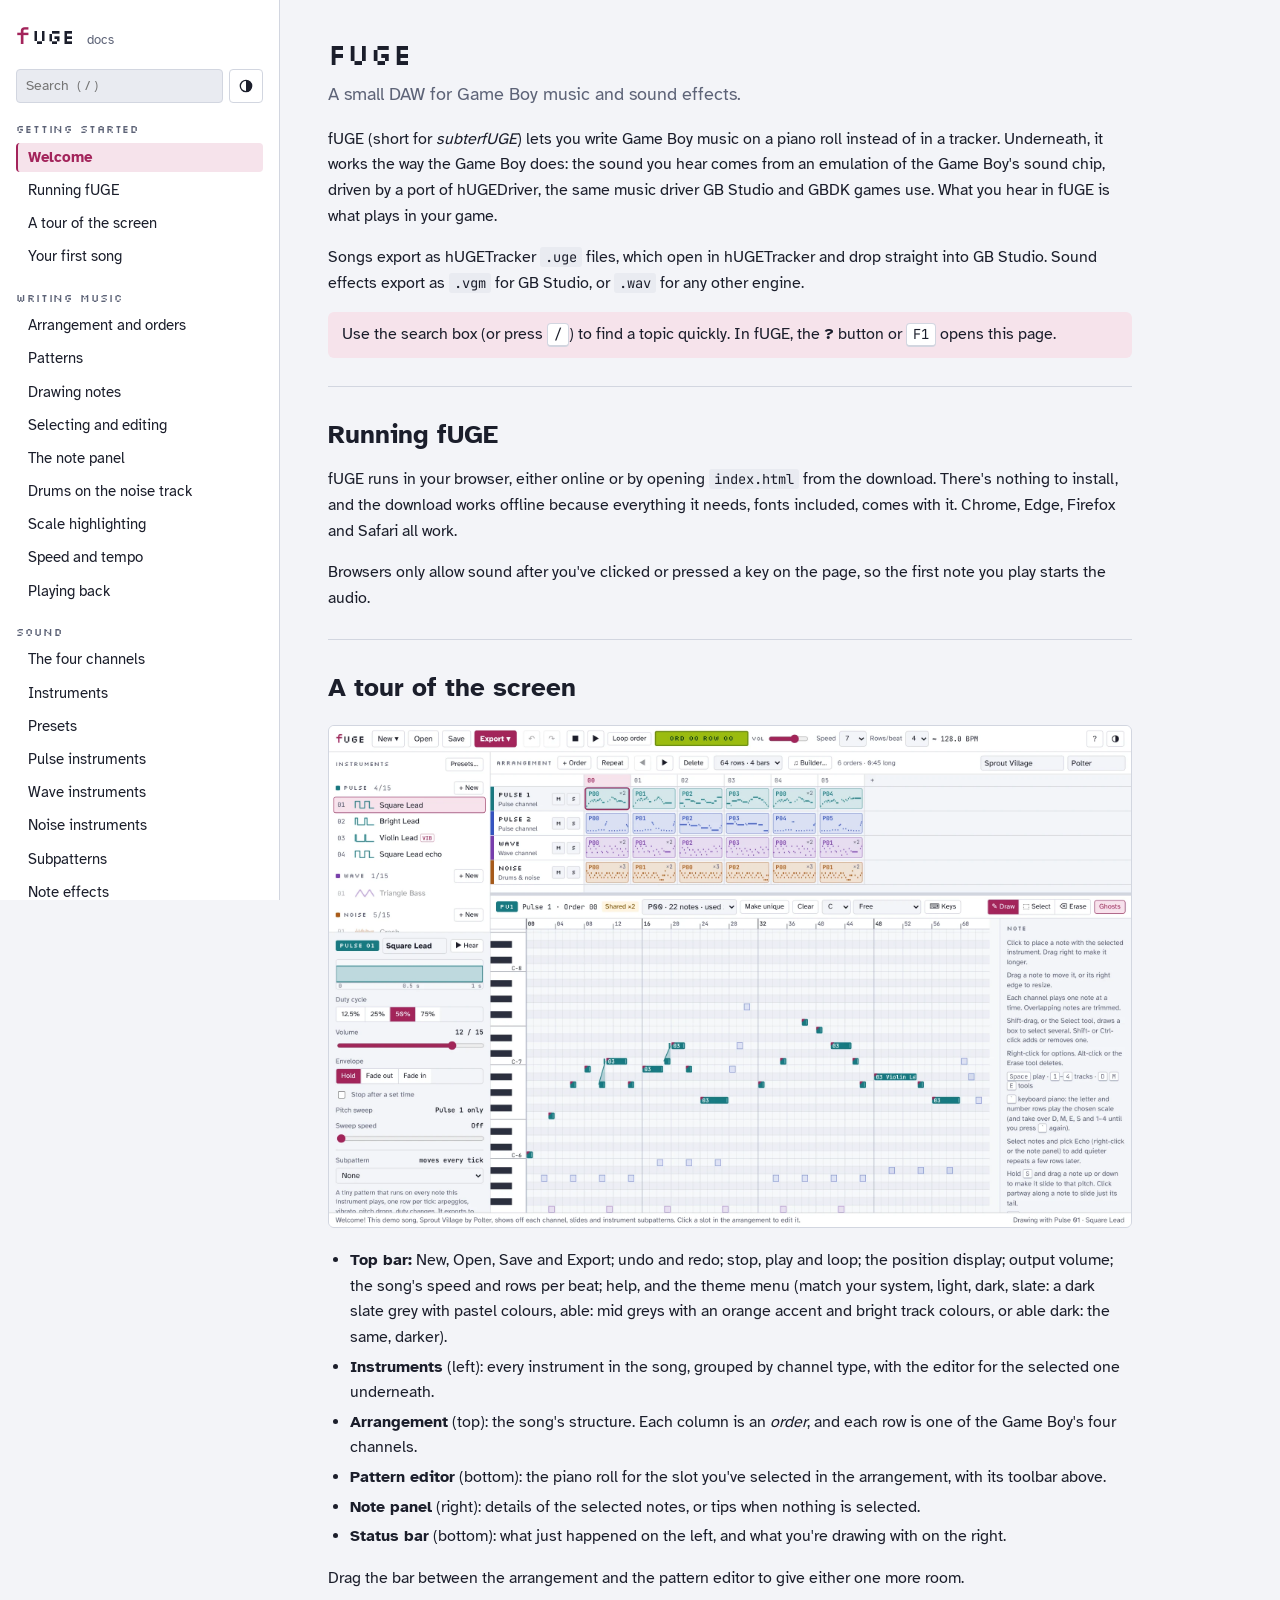
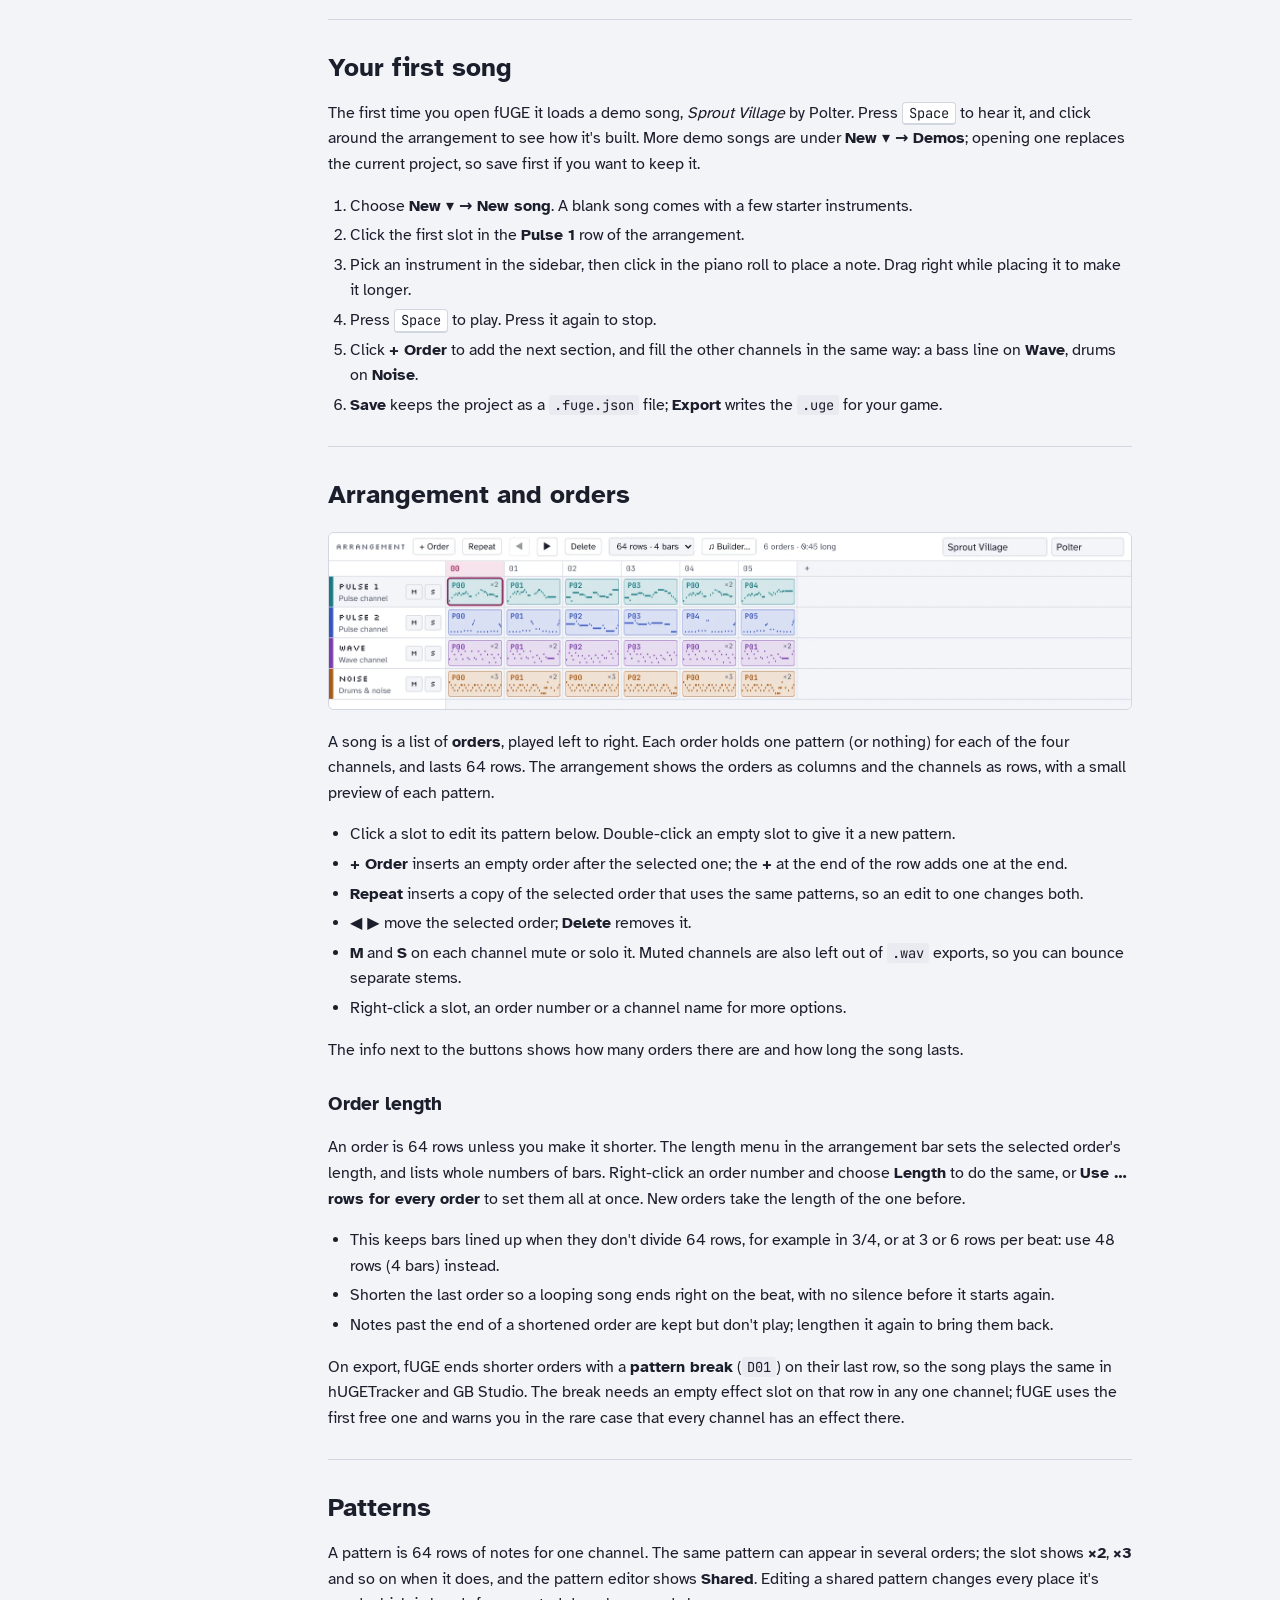
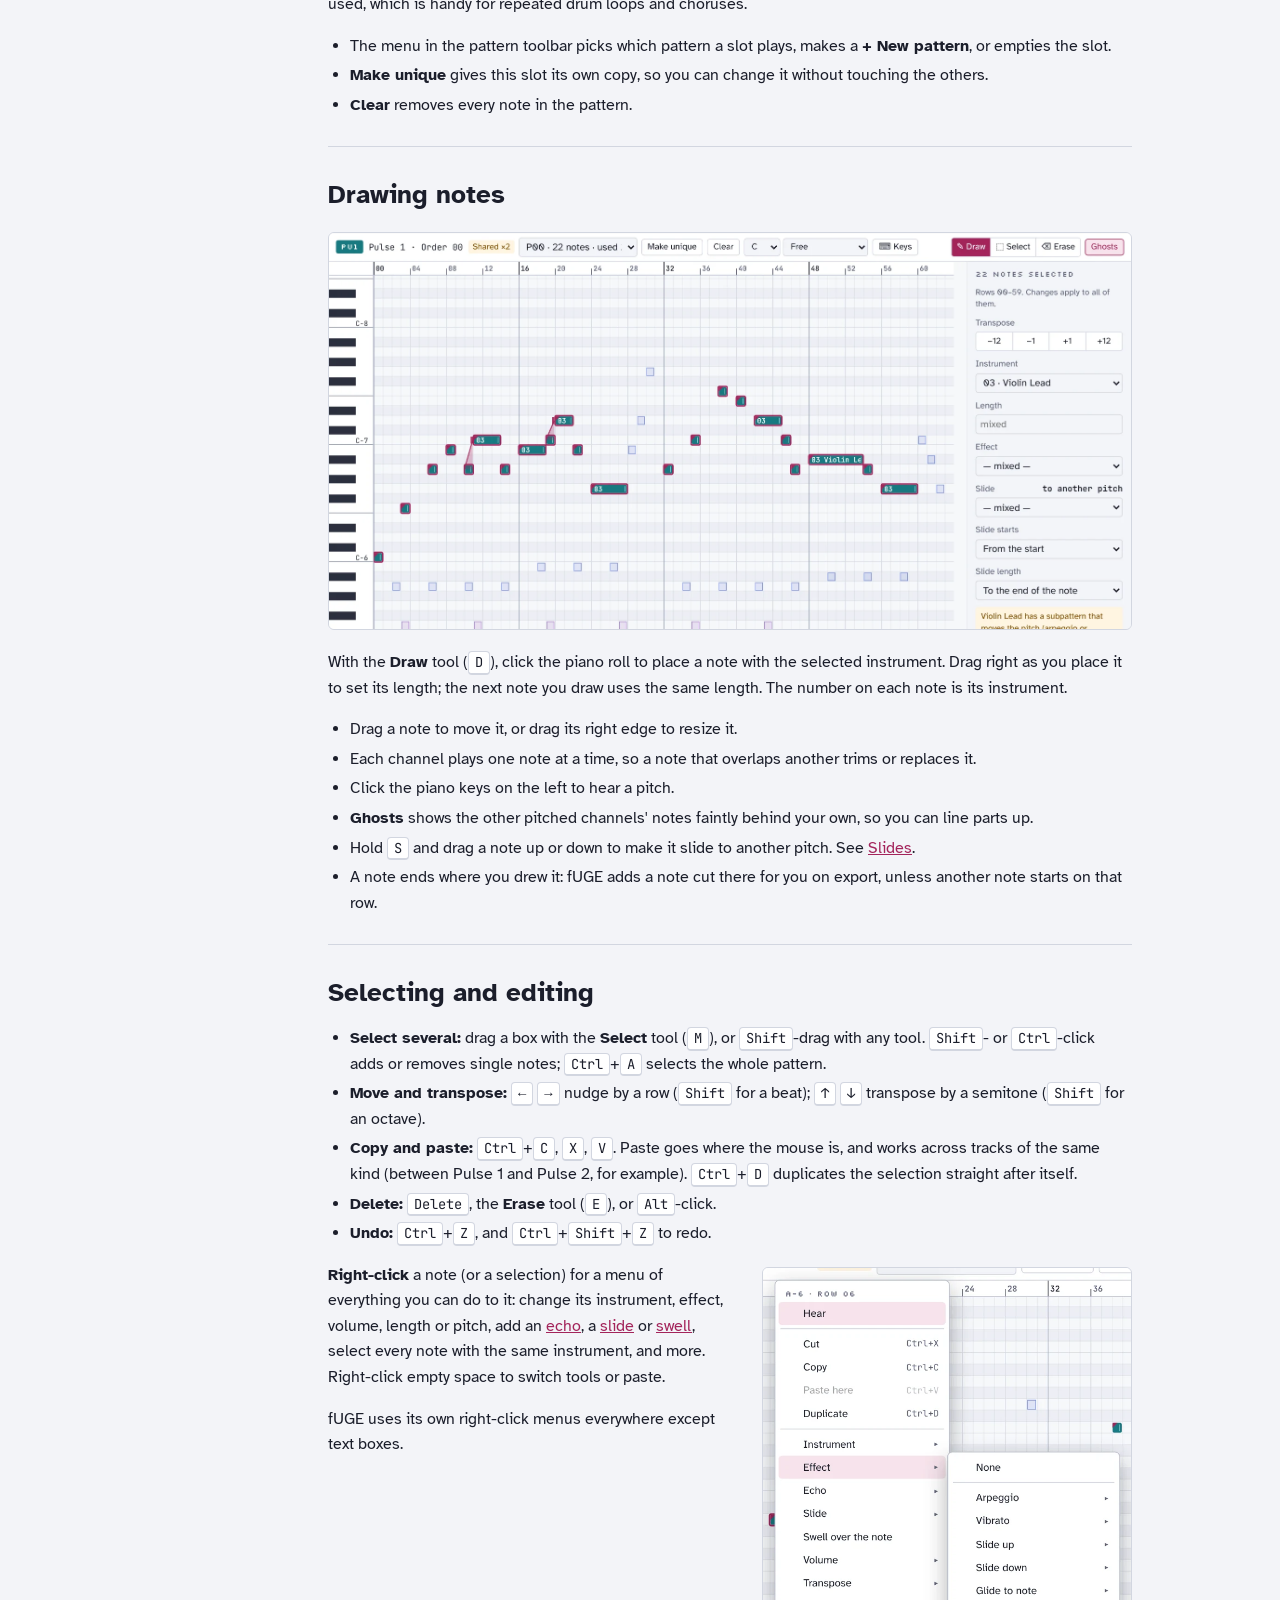
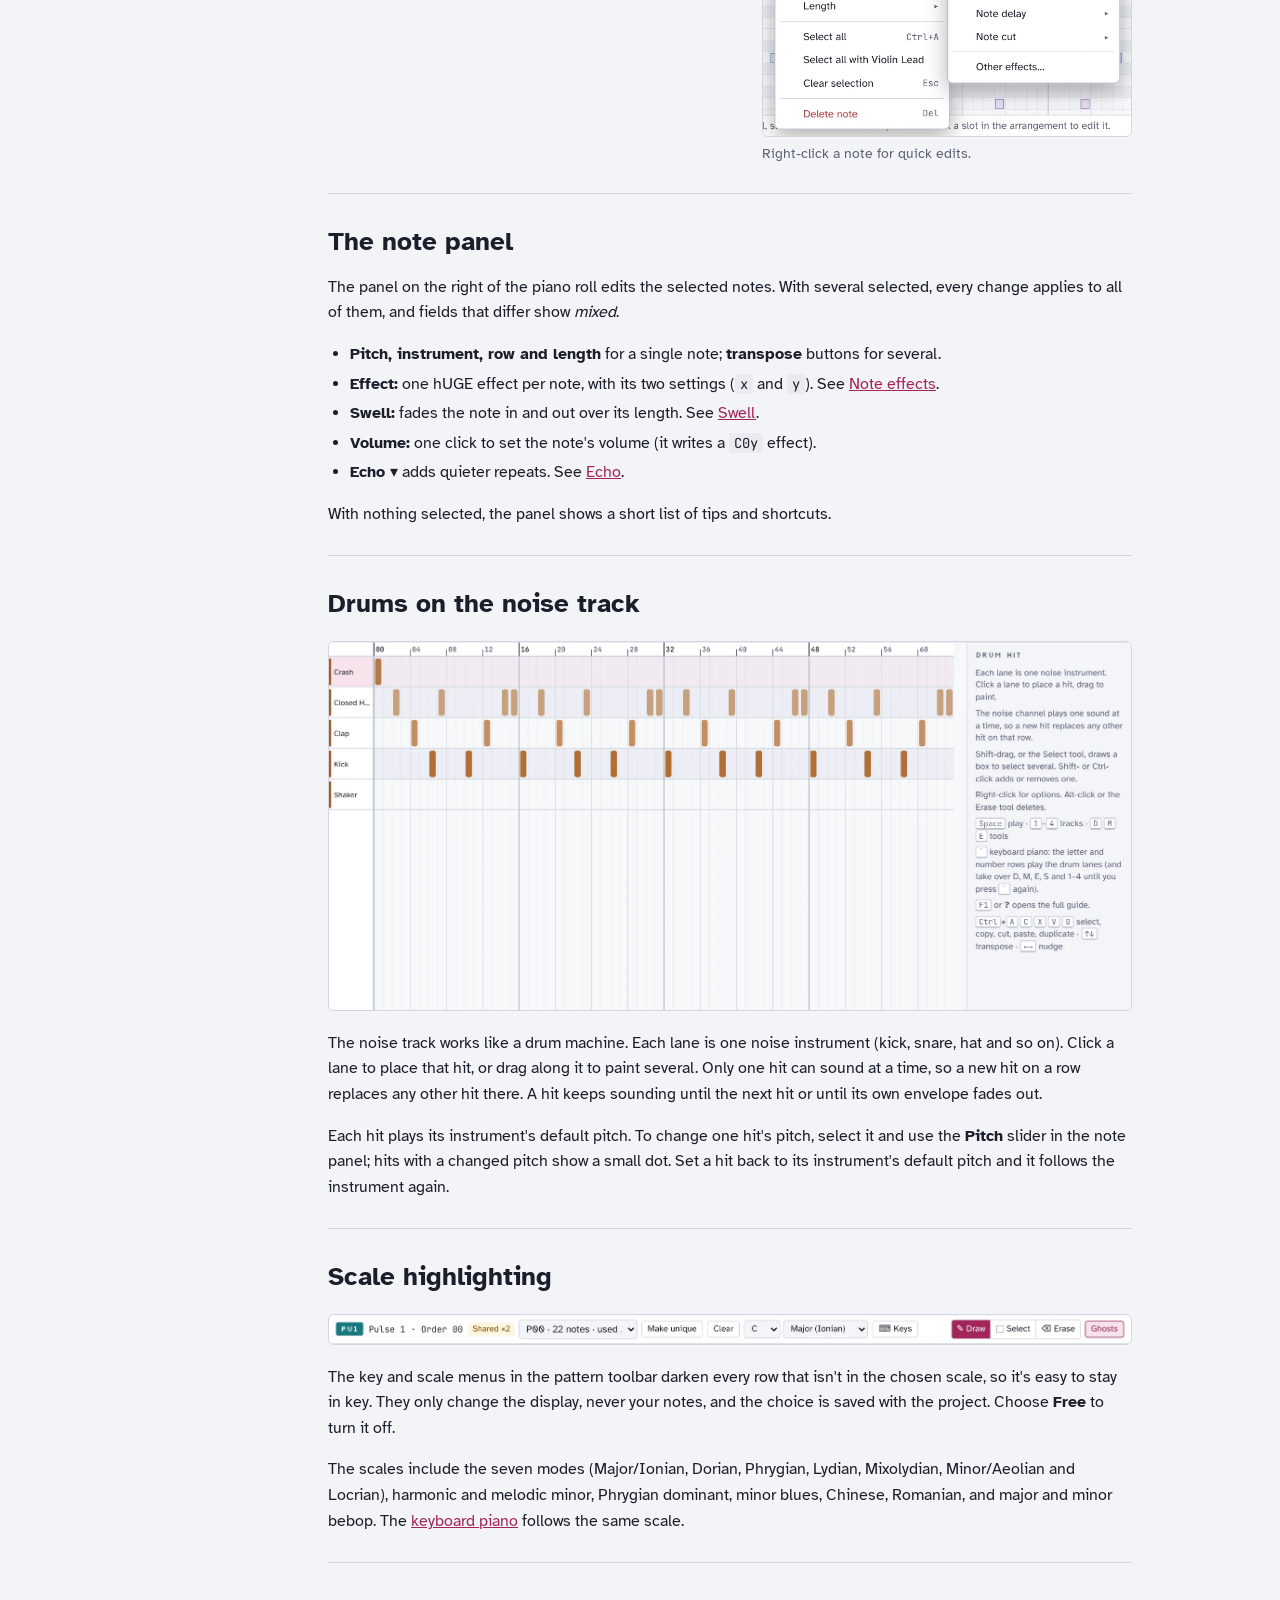
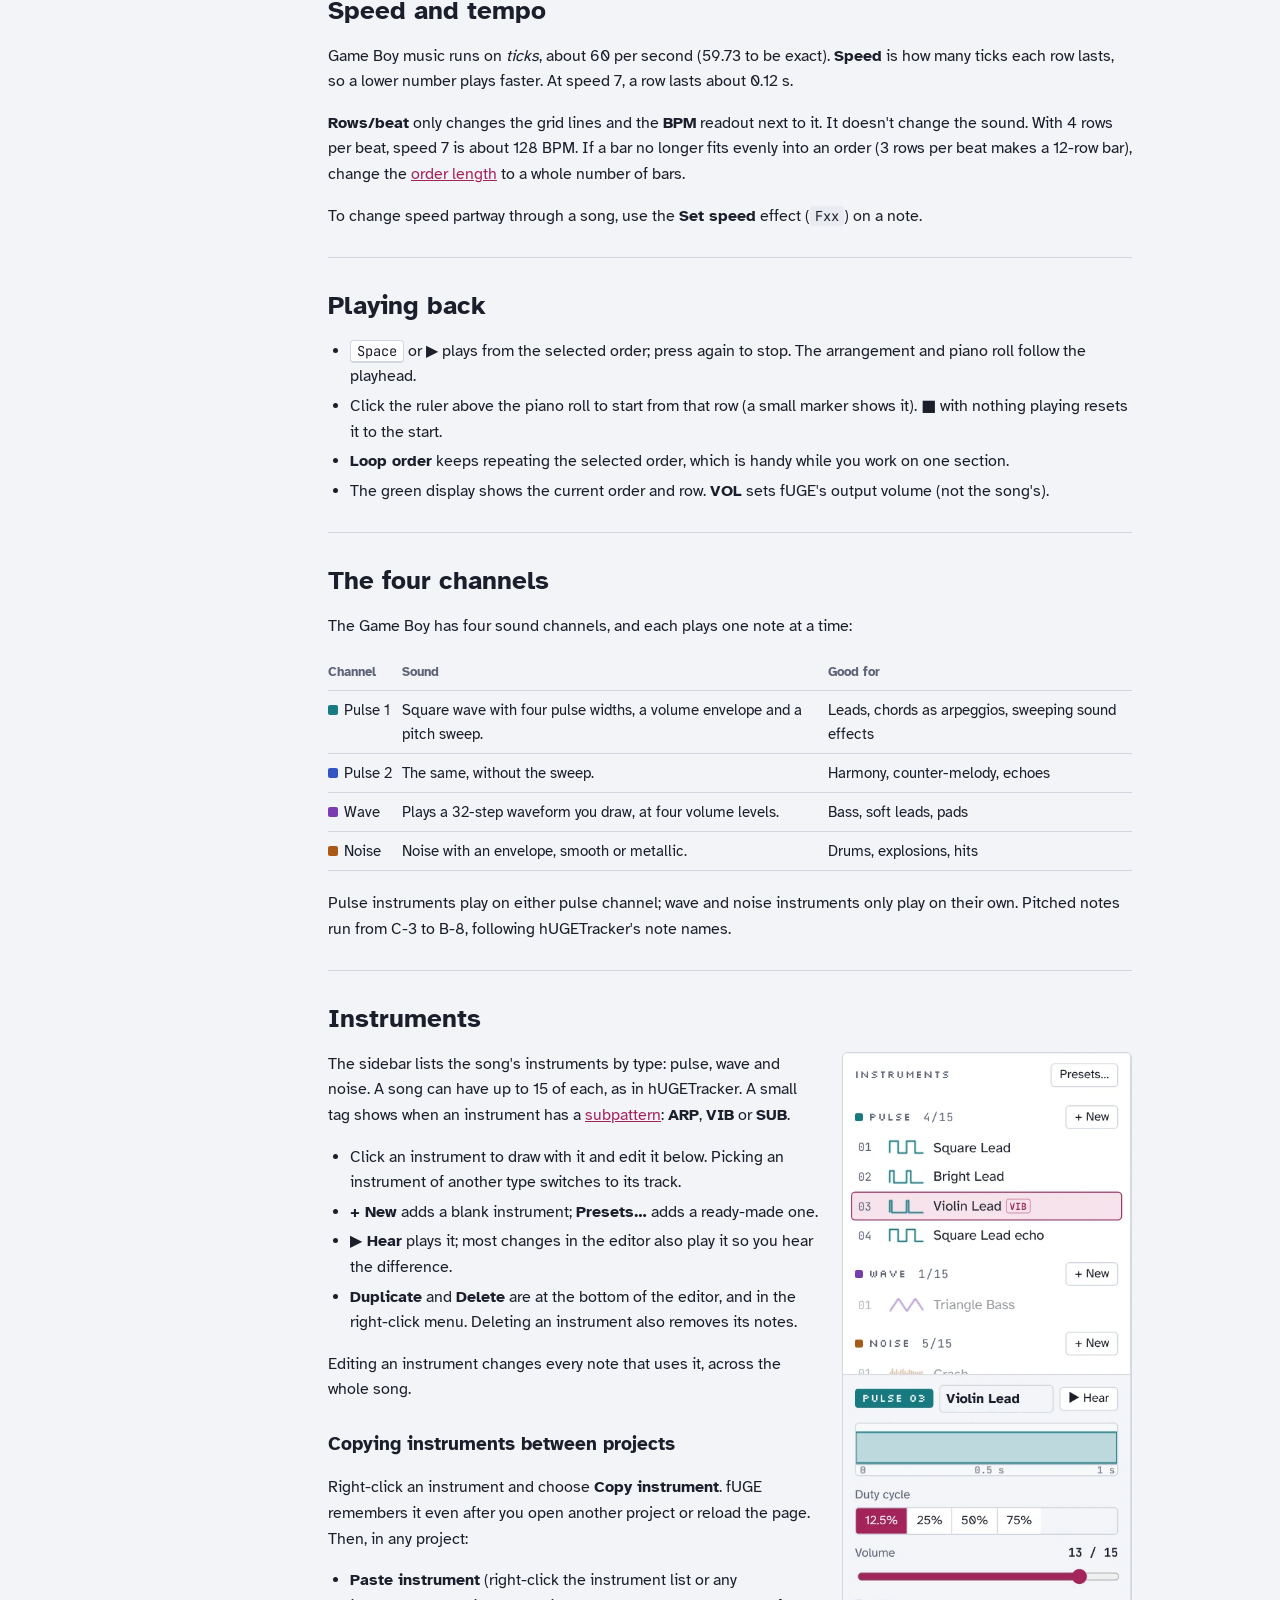
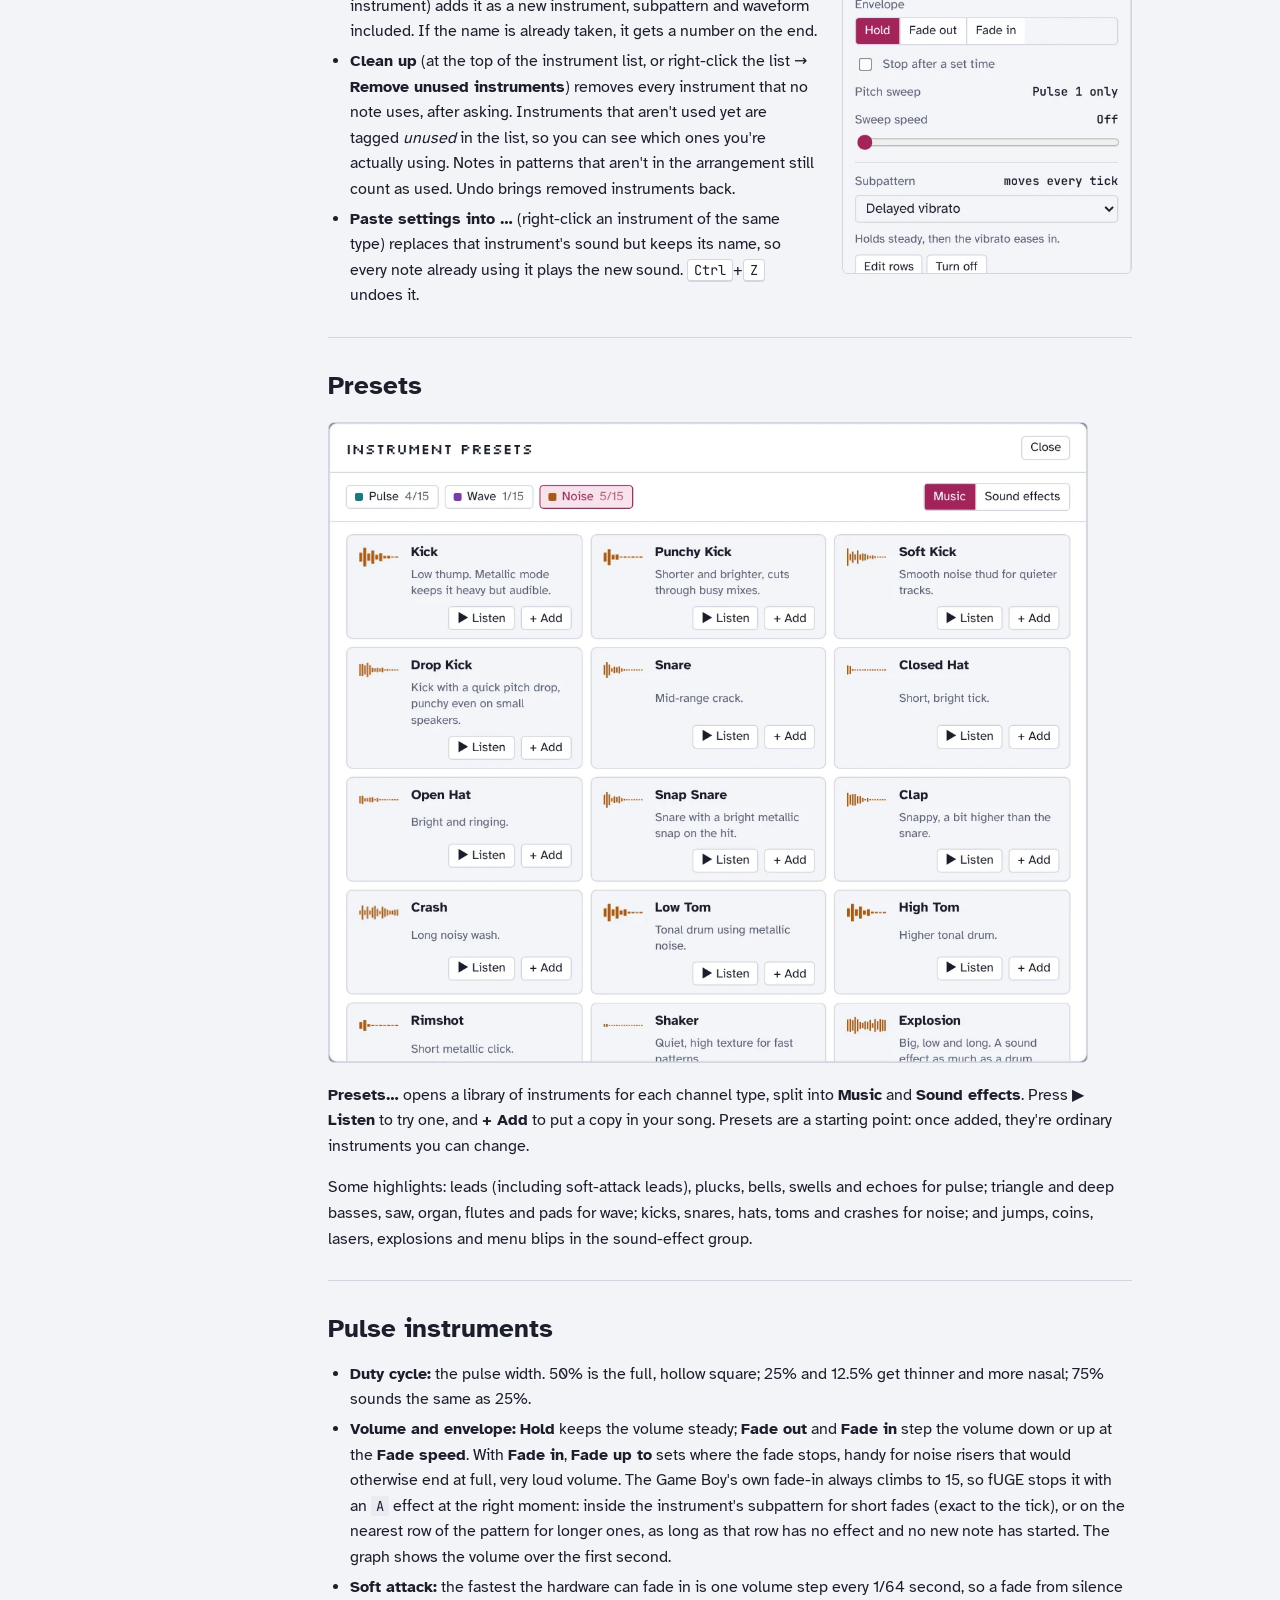
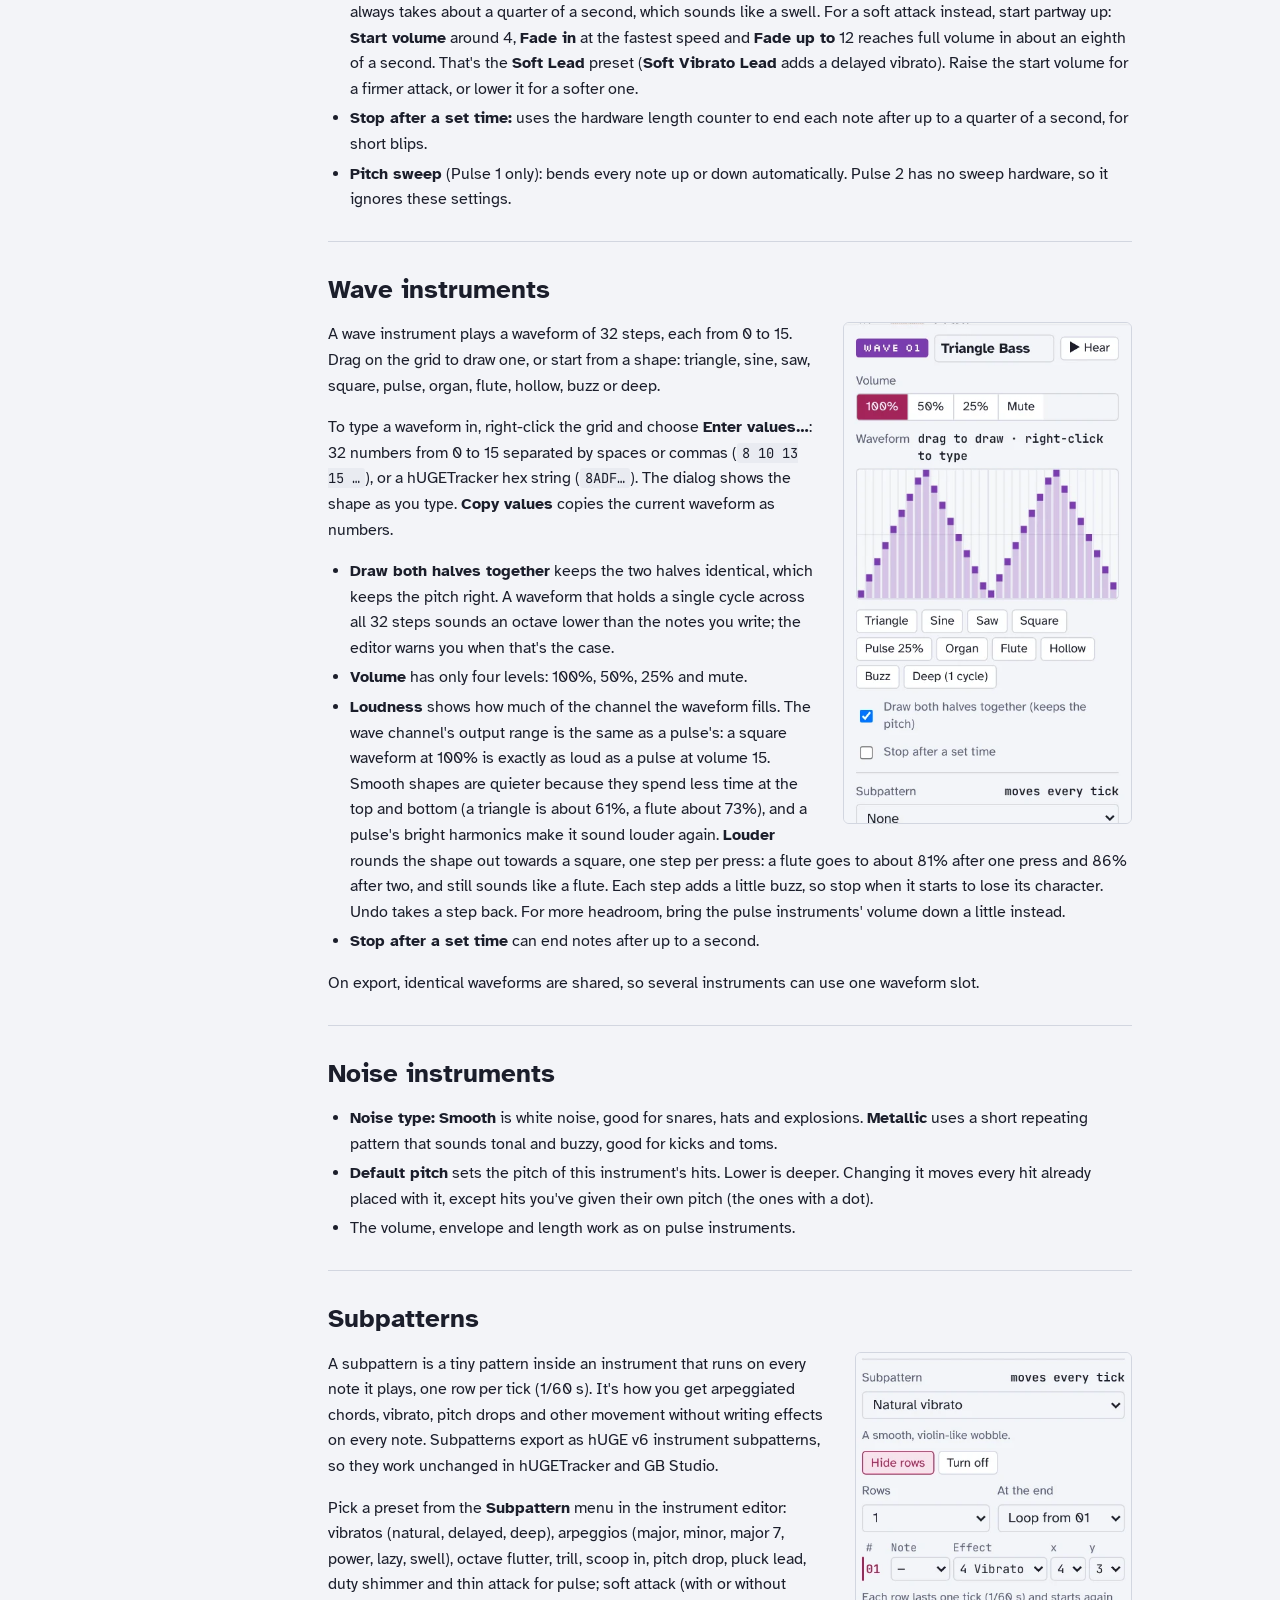
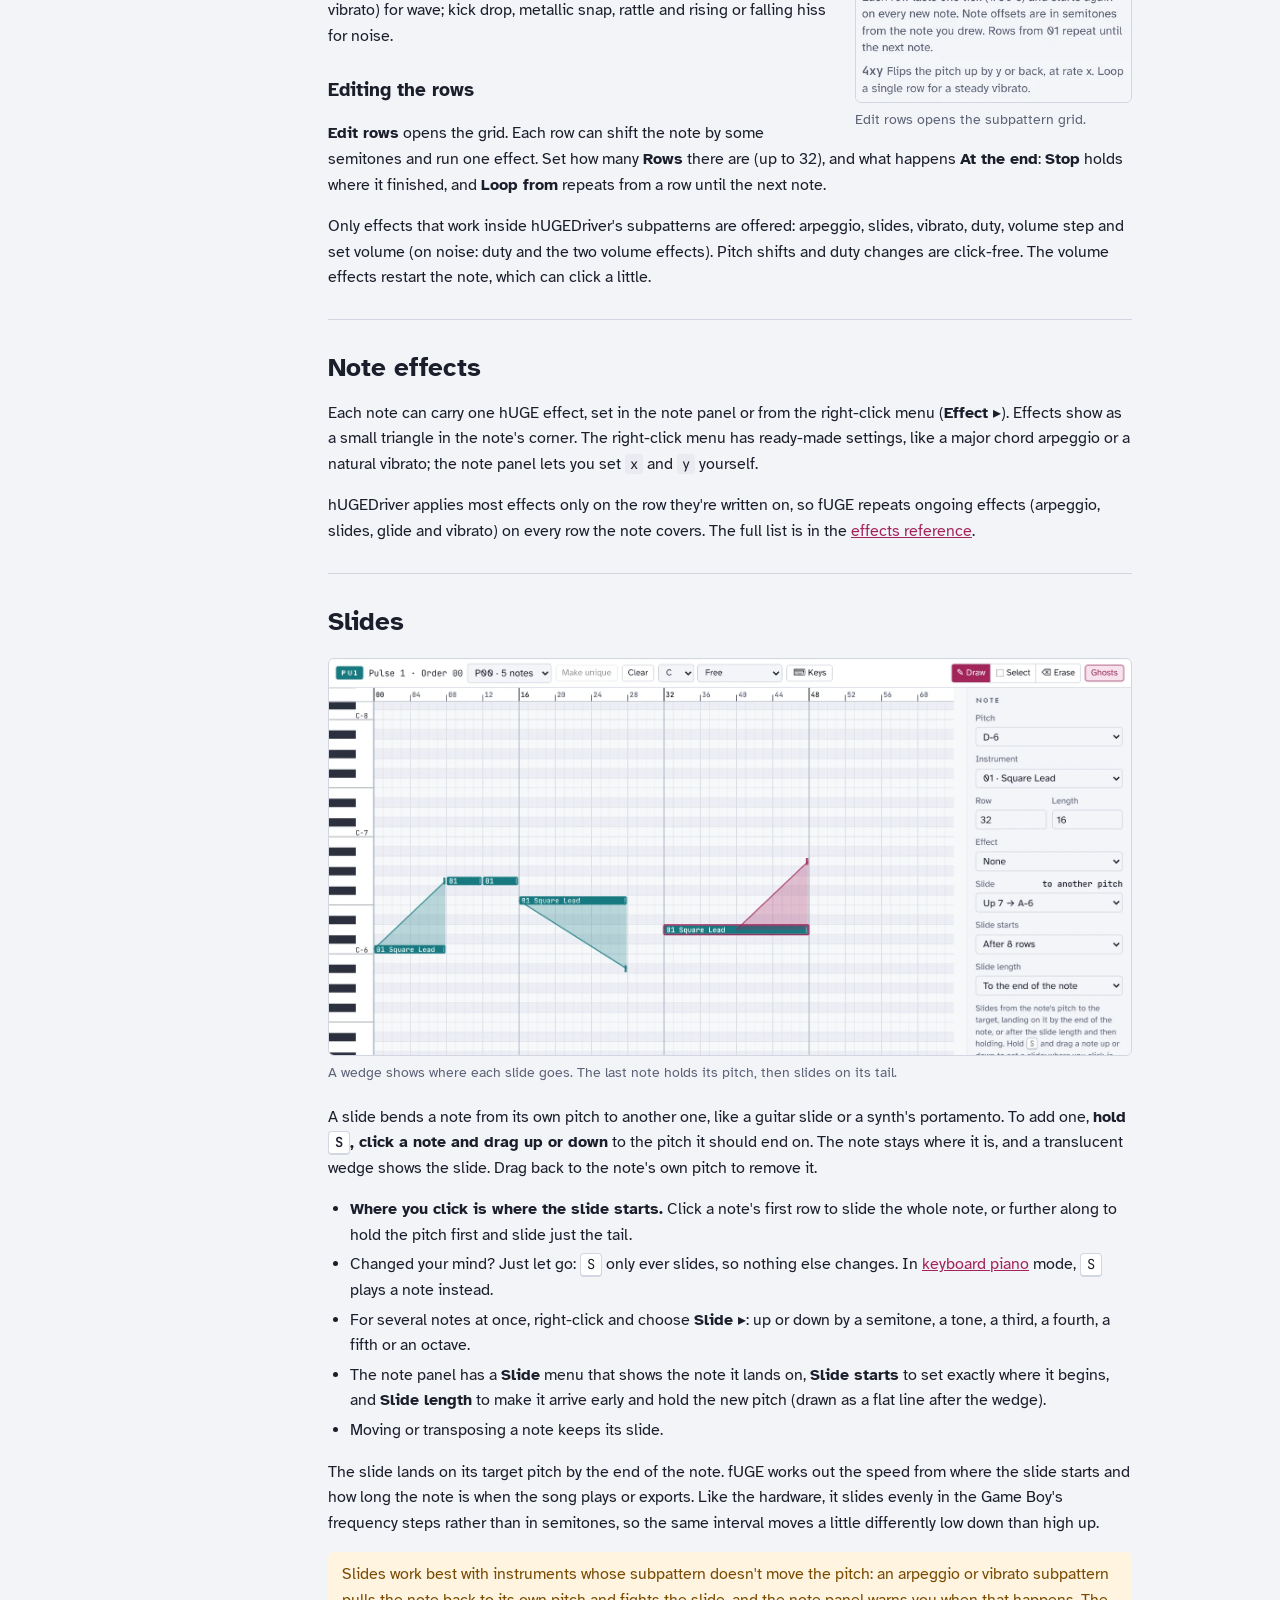
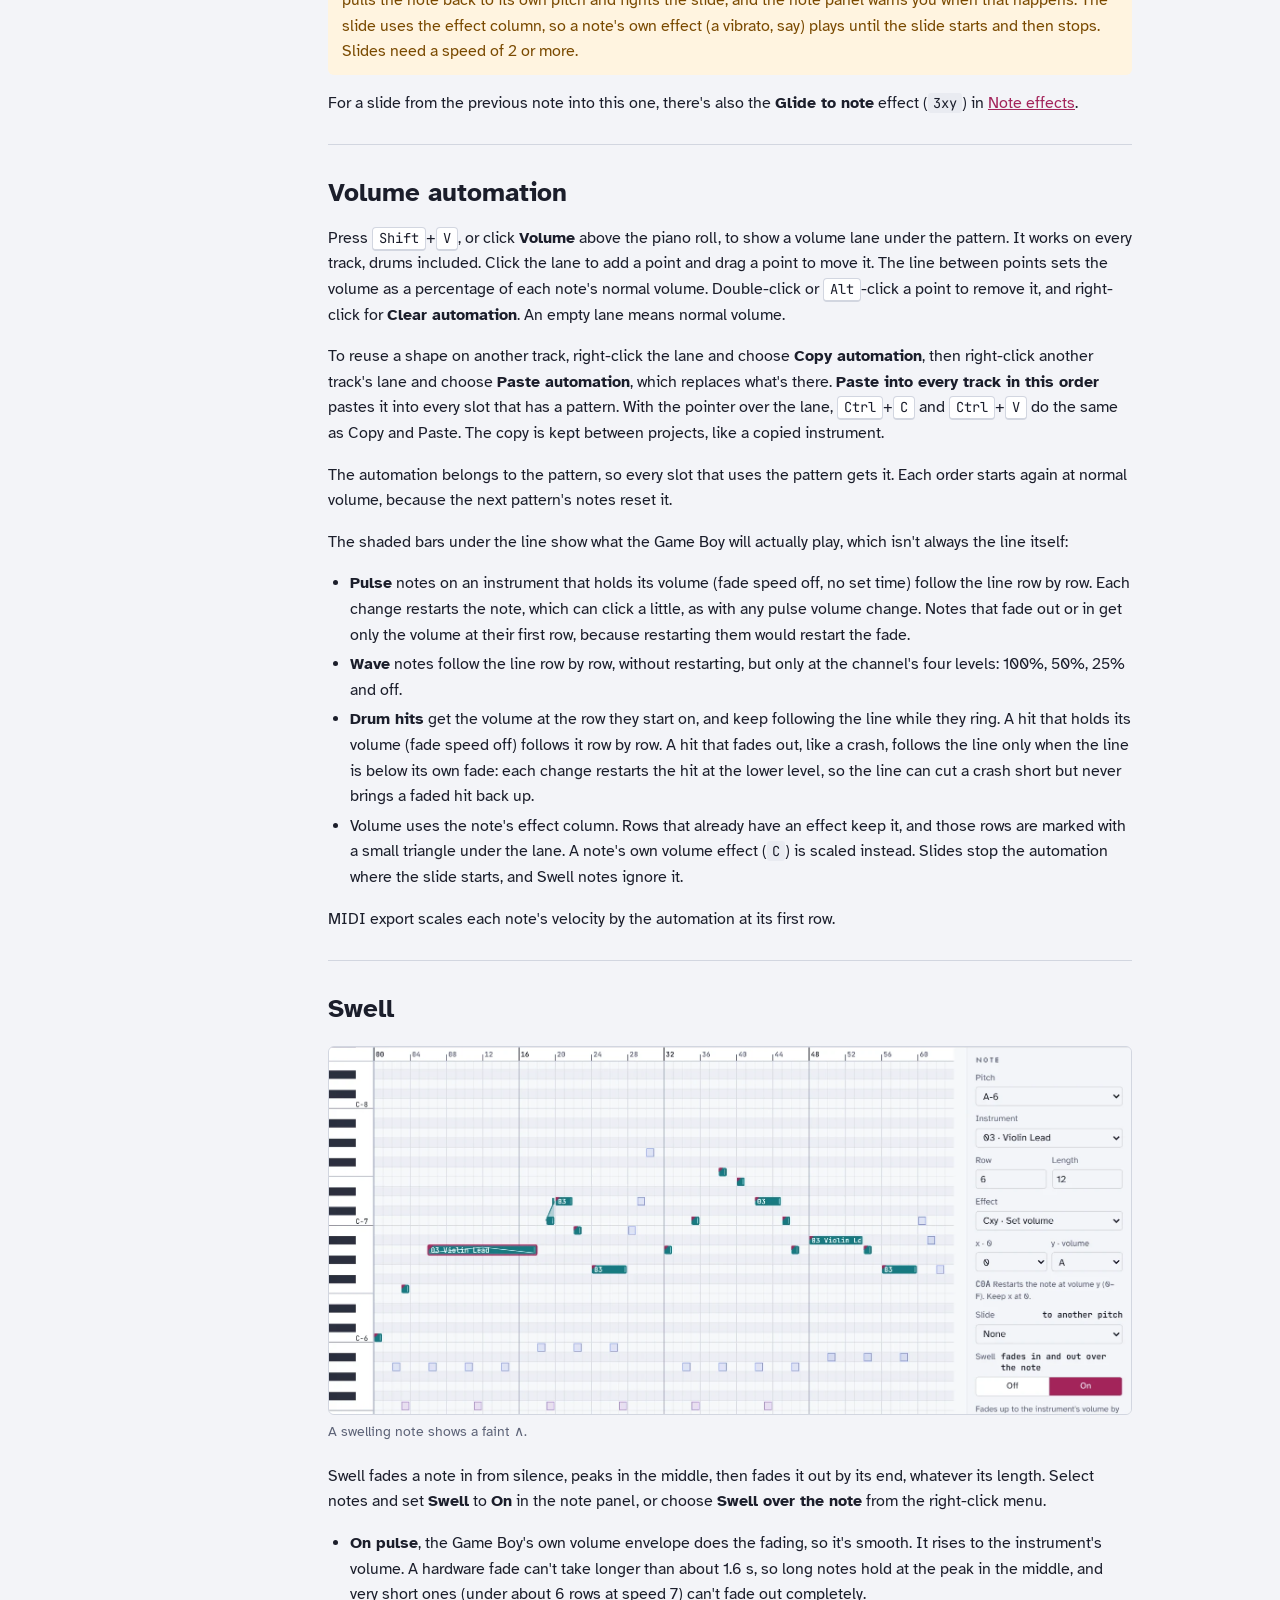
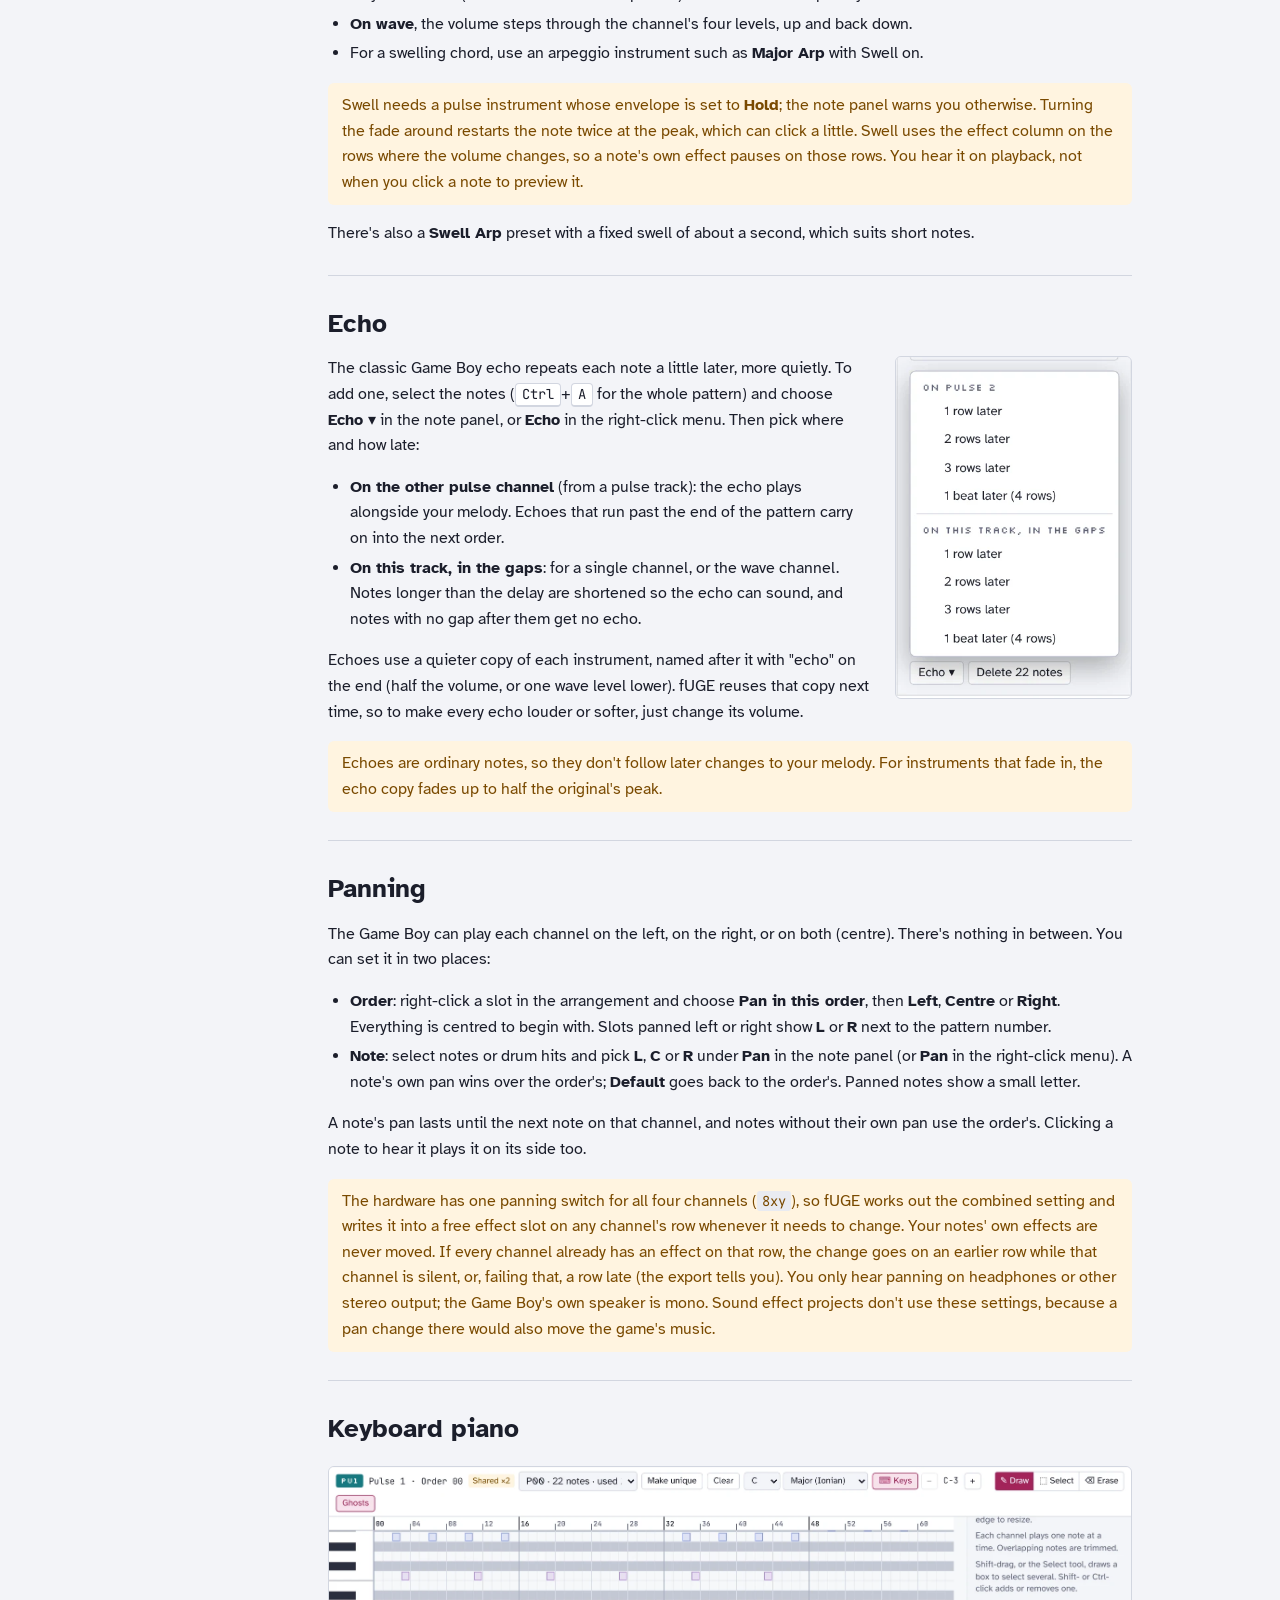
==== commit 30c98095: "New themes" ====
--- a/docs/index.html
+++ b/docs/index.html
@@ -1 +1 @@
-<!doctype html> <html lang="en"> <head> <meta charset="utf-8"> <meta name="viewport" content="width=device-width,initial-scale=1"> <title>fUGE docs</title> <link rel="stylesheet" href="docs.css"> <script src="docs.js"></script> </head> <body> <div class="topbar"> <a class="brand" href="#welcome"><b>f</b>UGE <small>docs</small></a> <button class="icon-btn" id="menu" type="button" aria-label="Show contents">☰</button> </div> <div class="layout"> <aside class="side" aria-label="Contents"> <a class="brand" href="#welcome"><b>f</b>UGE <small>docs</small></a> <div class="side-tools"> <input type="search" id="search" placeholder="Search  ( / )" aria-label="Search the docs"> <button class="icon-btn" id="theme" type="button" title="Switch light/dark" aria-label="Switch between light and dark"><svg width="14" height="14" viewBox="0 0 16 16" aria-hidden="true"><circle cx="8" cy="8" r="6.5" fill="none" stroke="currentColor" stroke-width="1.5"/><path d="M8 1.5a6.5 6.5 0 0 1 0 13z" fill="currentColor"/></svg></button> </div> <nav class="nav"> <p class="none" id="noResults" hidden>Nothing matches. Try another word.</p> <div class="group"> <p>Getting started</p> <ul> <li><a href="#welcome">Welcome</a></li> <li><a href="#running">Running fUGE</a></li> <li><a href="#screen">A tour of the screen</a></li> <li><a href="#first-song">Your first song</a></li> </ul> </div> <div class="group"> <p>Writing music</p> <ul> <li><a href="#arrangement">Arrangement and orders</a></li> <li><a href="#patterns">Patterns</a></li> <li><a href="#drawing">Drawing notes</a></li> <li><a href="#editing">Selecting and editing</a></li> <li><a href="#note-panel">The note panel</a></li> <li><a href="#drums">Drums on the noise track</a></li> <li><a href="#scales">Scale highlighting</a></li> <li><a href="#tempo">Speed and tempo</a></li> <li><a href="#playback">Playing back</a></li> </ul> </div> <div class="group"> <p>Sound</p> <ul> <li><a href="#channels">The four channels</a></li> <li><a href="#instruments">Instruments</a></li> <li><a href="#presets">Presets</a></li> <li><a href="#pulse">Pulse instruments</a></li> <li><a href="#wave">Wave instruments</a></li> <li><a href="#noise">Noise instruments</a></li> <li><a href="#subpatterns">Subpatterns</a></li> <li><a href="#effects">Note effects</a></li> </ul> </div> <div class="group"> <p>Techniques</p> <ul> <li><a href="#slides">Slides</a></li> <li><a href="#swell">Swell</a></li> <li><a href="#automation">Volume automation</a></li> <li><a href="#echo">Echo</a></li> <li><a href="#panning">Panning</a></li> <li><a href="#keyboard-piano">Keyboard piano</a></li> <li><a href="#builder">Pattern builder</a></li> </ul> </div> <div class="group"> <p>Sound effects</p> <ul> <li><a href="#sfx">Sound effect projects</a></li> <li><a href="#sfx-export">Exporting sound effects</a></li> </ul> </div> <div class="group"> <p>Files</p> <ul> <li><a href="#saving">Saving and autosave</a></li> <li><a href="#midi">Importing MIDI</a></li> <li><a href="#export">Exporting songs</a></li> <li><a href="#gb-studio">Using fUGE with GB Studio</a></li> <li><a href="#hugetracker">hUGETracker and GBDK</a></li> </ul> </div> <div class="group"> <p>Reference</p> <ul> <li><a href="#shortcuts">Keyboard shortcuts</a></li> <li><a href="#fx-ref">Effects reference</a></li> <li><a href="#limits">Limits and hardware quirks</a></li> </ul> </div> </nav> </aside> <main> <section id="welcome"> <h1>fUGE</h1> <p class="lead">A small DAW for Game Boy music and sound effects.</p> <p>fUGE (short for <i>subterfUGE</i>) lets you write Game Boy music on a piano roll instead of in a tracker. Underneath, it works the way the Game Boy does: the sound you hear comes from an emulation of the Game Boy's sound chip, driven by a port of hUGEDriver, the same music driver GB Studio and GBDK games use. What you hear in fUGE is what plays in your game.</p> <p>Songs export as hUGETracker <code>.uge</code> files, which open in hUGETracker and drop straight into GB Studio. Sound effects export as <code>.vgm</code> for GB Studio, or <code>.wav</code> for any other engine.</p> <div class="tip"><p>Use the search box (or press <kbd>/</kbd>) to find a topic quickly. In fUGE, the <b>?</b> button or <kbd>F1</kbd> opens this page.</p></div> </section> <section id="running"> <h2>Running fUGE</h2> <p>fUGE runs in your browser, either online or by opening <code>index.html</code> from the download. There's nothing to install, and the download works offline because everything it needs, fonts included, comes with it. Chrome, Edge, Firefox and Safari all work.</p> <p>Browsers only allow sound after you've clicked or pressed a key on the page, so the first note you play starts the audio.</p> </section> <section id="screen"> <h2>A tour of the screen</h2> <figure> <img class="light" src="img/overview-light.webp" alt="The whole fUGE window" width="1440" height="900" loading="lazy"> <img class="dark" src="img/overview-dark.webp" alt="The whole fUGE window" width="1440" height="900" loading="lazy"> </figure> <ul> <li><b>Top bar:</b> New, Open, Save and Export; undo and redo; stop, play and loop; the position display; output volume; the song's speed and rows per beat; help, and the theme menu (match your system, light, dark, or slate: a dark slate grey with pastel colours).</li> <li><b>Instruments</b> (left): every instrument in the song, grouped by channel type, with the editor for the selected one underneath.</li> <li><b>Arrangement</b> (top): the song's structure. Each column is an <i>order</i>, and each row is one of the Game Boy's four channels.</li> <li><b>Pattern editor</b> (bottom): the piano roll for the slot you've selected in the arrangement, with its toolbar above.</li> <li><b>Note panel</b> (right): details of the selected notes, or tips when nothing is selected.</li> <li><b>Status bar</b> (bottom): what just happened on the left, and what you're drawing with on the right.</li> </ul> <p>Drag the bar between the arrangement and the pattern editor to give either one more room.</p> </section> <section id="first-song"> <h2>Your first song</h2> <p>The first time you open fUGE it loads a demo song, <i>Sprout Village</i> by Polter. Press <kbd>Space</kbd> to hear it, and click around the arrangement to see how it's built. More demo songs are under <b>New ▾ → Demos</b>; opening one replaces the current project, so save first if you want to keep it.</p> <ol> <li>Choose <b>New ▾ → New song</b>. A blank song comes with a few starter instruments.</li> <li>Click the first slot in the <b>Pulse 1</b> row of the arrangement.</li> <li>Pick an instrument in the sidebar, then click in the piano roll to place a note. Drag right while placing it to make it longer.</li> <li>Press <kbd>Space</kbd> to play. Press it again to stop.</li> <li>Click <b>+ Order</b> to add the next section, and fill the other channels in the same way: a bass line on <b>Wave</b>, drums on <b>Noise</b>.</li> <li><b>Save</b> keeps the project as a <code>.fuge.json</code> file; <b>Export</b> writes the <code>.uge</code> for your game.</li> </ol> </section> <section id="arrangement"> <h2>Arrangement and orders</h2> <figure> <img class="light" src="img/arrangement-light.webp" alt="The arrangement panel" width="1150" height="252" loading="lazy"> <img class="dark" src="img/arrangement-dark.webp" alt="The arrangement panel" width="1150" height="252" loading="lazy"> </figure> <p>A song is a list of <b>orders</b>, played left to right. Each order holds one pattern (or nothing) for each of the four channels, and lasts 64 rows. The arrangement shows the orders as columns and the channels as rows, with a small preview of each pattern.</p> <ul> <li>Click a slot to edit its pattern below. Double-click an empty slot to give it a new pattern.</li> <li><b>+ Order</b> inserts an empty order after the selected one; the <b>+</b> at the end of the row adds one at the end.</li> <li><b>Repeat</b> inserts a copy of the selected order that uses the same patterns, so an edit to one changes both.</li> <li><b>◀ ▶</b> move the selected order; <b>Delete</b> removes it.</li> <li><b>M</b> and <b>S</b> on each channel mute or solo it. Muted channels are also left out of <code>.wav</code> exports, so you can bounce separate stems.</li> <li>Right-click a slot, an order number or a channel name for more options.</li> </ul> <p>The info next to the buttons shows how many orders there are and how long the song lasts.</p> <h3>Order length</h3> <p>An order is 64 rows unless you make it shorter. The length menu in the arrangement bar sets the selected order's length, and lists whole numbers of bars. Right-click an order number and choose <b>Length</b> to do the same, or <b>Use … rows for every order</b> to set them all at once. New orders take the length of the one before.</p> <ul> <li>This keeps bars lined up when they don't divide 64 rows, for example in 3/4, or at 3 or 6 rows per beat: use 48 rows (4 bars) instead.</li> <li>Shorten the last order so a looping song ends right on the beat, with no silence before it starts again.</li> <li>Notes past the end of a shortened order are kept but don't play; lengthen it again to bring them back.</li> </ul> <p>On export, fUGE ends shorter orders with a <b>pattern break</b> (<code>D01</code>) on their last row, so the song plays the same in hUGETracker and GB Studio. The break needs an empty effect slot on that row in any one channel; fUGE uses the first free one and warns you in the rare case that every channel has an effect there.</p> </section> <section id="patterns"> <h2>Patterns</h2> <p>A pattern is 64 rows of notes for one channel. The same pattern can appear in several orders; the slot shows <b>×2</b>, <b>×3</b> and so on when it does, and the pattern editor shows <b>Shared</b>. Editing a shared pattern changes every place it's used, which is handy for repeated drum loops and choruses.</p> <ul> <li>The menu in the pattern toolbar picks which pattern a slot plays, makes a <b>+ New pattern</b>, or empties the slot.</li> <li><b>Make unique</b> gives this slot its own copy, so you can change it without touching the others.</li> <li><b>Clear</b> removes every note in the pattern.</li> </ul> </section> <section id="drawing"> <h2>Drawing notes</h2> <figure> <img class="light" src="img/pattern-light.webp" alt="The pattern editor with a pattern selected" width="1150" height="568" loading="lazy"> <img class="dark" src="img/pattern-dark.webp" alt="The pattern editor with a pattern selected" width="1150" height="568" loading="lazy"> </figure> <p>With the <b>Draw</b> tool (<kbd>D</kbd>), click the piano roll to place a note with the selected instrument. Drag right as you place it to set its length; the next note you draw uses the same length. The number on each note is its instrument.</p> <ul> <li>Drag a note to move it, or drag its right edge to resize it.</li> <li>Each channel plays one note at a time, so a note that overlaps another trims or replaces it.</li> <li>Click the piano keys on the left to hear a pitch.</li> <li><b>Ghosts</b> shows the other pitched channels' notes faintly behind your own, so you can line parts up.</li> <li>Hold <kbd>S</kbd> and drag a note up or down to make it slide to another pitch. See <a href="#slides">Slides</a>.</li> <li>A note ends where you drew it: fUGE adds a note cut there for you on export, unless another note starts on that row.</li> </ul> </section> <section id="editing"> <h2>Selecting and editing</h2> <ul> <li><b>Select several:</b> drag a box with the <b>Select</b> tool (<kbd>M</kbd>), or <kbd>Shift</kbd>-drag with any tool. <kbd>Shift</kbd>- or <kbd>Ctrl</kbd>-click adds or removes single notes; <kbd>Ctrl</kbd>+<kbd>A</kbd> selects the whole pattern.</li> <li><b>Move and transpose:</b> <kbd>←</kbd> <kbd>→</kbd> nudge by a row (<kbd>Shift</kbd> for a beat); <kbd>↑</kbd> <kbd>↓</kbd> transpose by a semitone (<kbd>Shift</kbd> for an octave).</li> <li><b>Copy and paste:</b> <kbd>Ctrl</kbd>+<kbd>C</kbd>, <kbd>X</kbd>, <kbd>V</kbd>. Paste goes where the mouse is, and works across tracks of the same kind (between Pulse 1 and Pulse 2, for example). <kbd>Ctrl</kbd>+<kbd>D</kbd> duplicates the selection straight after itself.</li> <li><b>Delete:</b> <kbd>Delete</kbd>, the <b>Erase</b> tool (<kbd>E</kbd>), or <kbd>Alt</kbd>-click.</li> <li><b>Undo:</b> <kbd>Ctrl</kbd>+<kbd>Z</kbd>, and <kbd>Ctrl</kbd>+<kbd>Shift</kbd>+<kbd>Z</kbd> to redo.</li> </ul> <figure class="side-shot"> <img class="light" src="img/note-menu-light.webp" alt="The right-click menu on a note, with the Effect submenu open" width="447" height="569" loading="lazy"> <img class="dark" src="img/note-menu-dark.webp" alt="The right-click menu on a note, with the Effect submenu open" width="447" height="569" loading="lazy"> <figcaption>Right-click a note for quick edits.</figcaption> </figure> <p><b>Right-click</b> a note (or a selection) for a menu of everything you can do to it: change its instrument, effect, volume, length or pitch, add an <a href="#echo">echo</a>, a <a href="#slides">slide</a> or <a href="#swell">swell</a>, select every note with the same instrument, and more. Right-click empty space to switch tools or paste.</p> <p>fUGE uses its own right-click menus everywhere except text boxes.</p> <div class="clear"></div> </section> <section id="note-panel"> <h2>The note panel</h2> <p>The panel on the right of the piano roll edits the selected notes. With several selected, every change applies to all of them, and fields that differ show <i>mixed</i>.</p> <ul> <li><b>Pitch, instrument, row and length</b> for a single note; <b>transpose</b> buttons for several.</li> <li><b>Effect:</b> one hUGE effect per note, with its two settings (<code>x</code> and <code>y</code>). See <a href="#effects">Note effects</a>.</li> <li><b>Swell:</b> fades the note in and out over its length. See <a href="#swell">Swell</a>.</li> <li><b>Volume:</b> one click to set the note's volume (it writes a <code>C0y</code> effect).</li> <li><b>Echo ▾</b> adds quieter repeats. See <a href="#echo">Echo</a>.</li> </ul> <p>With nothing selected, the panel shows a short list of tips and shortcuts.</p> </section> <section id="drums"> <h2>Drums on the noise track</h2> <figure> <img class="light" src="img/drums-light.webp" alt="The noise track as drum lanes" width="1150" height="527" loading="lazy"> <img class="dark" src="img/drums-dark.webp" alt="The noise track as drum lanes" width="1150" height="527" loading="lazy"> </figure> <p>The noise track works like a drum machine. Each lane is one noise instrument (kick, snare, hat and so on). Click a lane to place that hit, or drag along it to paint several. Only one hit can sound at a time, so a new hit on a row replaces any other hit there. A hit keeps sounding until the next hit or until its own envelope fades out.</p> <p>Each hit plays its instrument's default pitch. To change one hit's pitch, select it and use the <b>Pitch</b> slider in the note panel; hits with a changed pitch show a small dot. Set a hit back to its instrument's default pitch and it follows the instrument again.</p> </section> <section id="scales"> <h2>Scale highlighting</h2> <figure> <img class="light" src="img/pattern-bar-light.webp" alt="The pattern toolbar with the key and scale menus" width="1150" height="41" loading="lazy"> <img class="dark" src="img/pattern-bar-dark.webp" alt="The pattern toolbar with the key and scale menus" width="1150" height="41" loading="lazy"> </figure> <p>The key and scale menus in the pattern toolbar darken every row that isn't in the chosen scale, so it's easy to stay in key. They only change the display, never your notes, and the choice is saved with the project. Choose <b>Free</b> to turn it off.</p> <p>The scales include the seven modes (Major/Ionian, Dorian, Phrygian, Lydian, Mixolydian, Minor/Aeolian and Locrian), harmonic and melodic minor, Phrygian dominant, minor blues, Chinese, Romanian, and major and minor bebop. The <a href="#keyboard-piano">keyboard piano</a> follows the same scale.</p> </section> <section id="tempo"> <h2>Speed and tempo</h2> <p>Game Boy music runs on <i>ticks</i>, about 60 per second (59.73 to be exact). <b>Speed</b> is how many ticks each row lasts, so a lower number plays faster. At speed 7, a row lasts about 0.12 s.</p> <p><b>Rows/beat</b> only changes the grid lines and the <b>BPM</b> readout next to it. It doesn't change the sound. With 4 rows per beat, speed 7 is about 128 BPM. If a bar no longer fits evenly into an order (3 rows per beat makes a 12-row bar), change the <a href="#arrangement">order length</a> to a whole number of bars.</p> <p>To change speed partway through a song, use the <b>Set speed</b> effect (<code>Fxx</code>) on a note.</p> </section> <section id="playback"> <h2>Playing back</h2> <ul> <li><kbd>Space</kbd> or <b>▶</b> plays from the selected order; press again to stop. The arrangement and piano roll follow the playhead.</li> <li>Click the ruler above the piano roll to start from that row (a small marker shows it). <b>■</b> with nothing playing resets it to the start.</li> <li><b>Loop order</b> keeps repeating the selected order, which is handy while you work on one section.</li> <li>The green display shows the current order and row. <b>VOL</b> sets fUGE's output volume (not the song's).</li> </ul> </section> <section id="channels"> <h2>The four channels</h2> <p>The Game Boy has four sound channels, and each plays one note at a time:</p> <table> <tr><th>Channel</th><th>Sound</th><th>Good for</th></tr> <tr><td><span class="ch" style="background:var(--ch1)"></span>Pulse 1</td><td>Square wave with four pulse widths, a volume envelope and a pitch sweep.</td><td>Leads, chords as arpeggios, sweeping sound effects</td></tr> <tr><td><span class="ch" style="background:var(--ch2)"></span>Pulse 2</td><td>The same, without the sweep.</td><td>Harmony, counter-melody, echoes</td></tr> <tr><td><span class="ch" style="background:var(--ch3)"></span>Wave</td><td>Plays a 32-step waveform you draw, at four volume levels.</td><td>Bass, soft leads, pads</td></tr> <tr><td><span class="ch" style="background:var(--ch4)"></span>Noise</td><td>Noise with an envelope, smooth or metallic.</td><td>Drums, explosions, hits</td></tr> </table> <p>Pulse instruments play on either pulse channel; wave and noise instruments only play on their own. Pitched notes run from C-3 to B-8, following hUGETracker's note names.</p> </section> <section id="instruments"> <h2>Instruments</h2> <figure class="side-shot"> <img class="light" src="img/instrument-light.webp" alt="The instrument list and editor" width="290" height="826" loading="lazy"> <img class="dark" src="img/instrument-dark.webp" alt="The instrument list and editor" width="290" height="826" loading="lazy"> </figure> <p>The sidebar lists the song's instruments by type: pulse, wave and noise. A song can have up to 15 of each, as in hUGETracker. A small tag shows when an instrument has a <a href="#subpatterns">subpattern</a>: <b>ARP</b>, <b>VIB</b> or <b>SUB</b>.</p> <ul> <li>Click an instrument to draw with it and edit it below. Picking an instrument of another type switches to its track.</li> <li><b>+ New</b> adds a blank instrument; <b>Presets…</b> adds a ready-made one.</li> <li><b>▶ Hear</b> plays it; most changes in the editor also play it so you hear the difference.</li> <li><b>Duplicate</b> and <b>Delete</b> are at the bottom of the editor, and in the right-click menu. Deleting an instrument also removes its notes.</li> </ul> <p>Editing an instrument changes every note that uses it, across the whole song.</p> <h3>Copying instruments between projects</h3> <p>Right-click an instrument and choose <b>Copy instrument</b>. fUGE remembers it even after you open another project or reload the page. Then, in any project:</p> <ul> <li><b>Paste instrument</b> (right-click the instrument list or any instrument) adds it as a new instrument, subpattern and waveform included. If the name is already taken, it gets a number on the end.</li> <li><b>Clean up</b> (at the top of the instrument list, or right-click the list → <b>Remove unused instruments</b>) removes every instrument that no note uses, after asking. Instruments that aren't used yet are tagged <i>unused</i> in the list, so you can see which ones you're actually using. Notes in patterns that aren't in the arrangement still count as used. Undo brings removed instruments back.</li> <li><b>Paste settings into …</b> (right-click an instrument of the same type) replaces that instrument's sound but keeps its name, so every note already using it plays the new sound. <kbd>Ctrl</kbd>+<kbd>Z</kbd> undoes it.</li> </ul> <div class="clear"></div> </section> <section id="presets"> <h2>Presets</h2> <figure> <img class="light" src="img/presets-light.webp" alt="The presets dialog" width="760" height="640" loading="lazy"> <img class="dark" src="img/presets-dark.webp" alt="The presets dialog" width="760" height="640" loading="lazy"> </figure> <p><b>Presets…</b> opens a library of instruments for each channel type, split into <b>Music</b> and <b>Sound effects</b>. Press <b>▶ Listen</b> to try one, and <b>+ Add</b> to put a copy in your song. Presets are a starting point: once added, they're ordinary instruments you can change.</p> <p>Some highlights: leads (including soft-attack leads), plucks, bells, swells and echoes for pulse; triangle and deep basses, saw, organ, flutes and pads for wave; kicks, snares, hats, toms and crashes for noise; and jumps, coins, lasers, explosions and menu blips in the sound-effect group.</p> </section> <section id="pulse"> <h2>Pulse instruments</h2> <ul> <li><b>Duty cycle:</b> the pulse width. 50% is the full, hollow square; 25% and 12.5% get thinner and more nasal; 75% sounds the same as 25%.</li> <li><b>Volume and envelope:</b> <b>Hold</b> keeps the volume steady; <b>Fade out</b> and <b>Fade in</b> step the volume down or up at the <b>Fade speed</b>. With <b>Fade in</b>, <b>Fade up to</b> sets where the fade stops, handy for noise risers that would otherwise end at full, very loud volume. The Game Boy's own fade-in always climbs to 15, so fUGE stops it with an <code>A</code> effect at the right moment: inside the instrument's subpattern for short fades (exact to the tick), or on the nearest row of the pattern for longer ones, as long as that row has no effect and no new note has started. The graph shows the volume over the first second.</li> <li><b>Soft attack:</b> the fastest the hardware can fade in is one volume step every 1/64 second, so a fade from silence always takes about a quarter of a second, which sounds like a swell. For a soft attack instead, start partway up: <b>Start volume</b> around 4, <b>Fade in</b> at the fastest speed and <b>Fade up to</b> 12 reaches full volume in about an eighth of a second. That's the <b>Soft Lead</b> preset (<b>Soft Vibrato Lead</b> adds a delayed vibrato). Raise the start volume for a firmer attack, or lower it for a softer one.</li> <li><b>Stop after a set time:</b> uses the hardware length counter to end each note after up to a quarter of a second, for short blips.</li> <li><b>Pitch sweep</b> (Pulse 1 only): bends every note up or down automatically. Pulse 2 has no sweep hardware, so it ignores these settings.</li> </ul> </section> <section id="wave"> <h2>Wave instruments</h2> <figure class="side-shot"> <img class="light" src="img/wave-light.webp" alt="The wave instrument editor" width="289" height="504" loading="lazy"> <img class="dark" src="img/wave-dark.webp" alt="The wave instrument editor" width="289" height="504" loading="lazy"> </figure> <p>A wave instrument plays a waveform of 32 steps, each from 0 to 15. Drag on the grid to draw one, or start from a shape: triangle, sine, saw, square, pulse, organ, flute, hollow, buzz or deep.</p> <p>To type a waveform in, right-click the grid and choose <b>Enter values…</b>: 32 numbers from 0 to 15 separated by spaces or commas (<code>8 10 13 15 …</code>), or a hUGETracker hex string (<code>8ADF…</code>). The dialog shows the shape as you type. <b>Copy values</b> copies the current waveform as numbers.</p> <ul> <li><b>Draw both halves together</b> keeps the two halves identical, which keeps the pitch right. A waveform that holds a single cycle across all 32 steps sounds an octave lower than the notes you write; the editor warns you when that's the case.</li> <li><b>Volume</b> has only four levels: 100%, 50%, 25% and mute.</li> <li><b>Loudness</b> shows how much of the channel the waveform fills. The wave channel's output range is the same as a pulse's: a square waveform at 100% is exactly as loud as a pulse at volume 15. Smooth shapes are quieter because they spend less time at the top and bottom (a triangle is about 61%, a flute about 73%), and a pulse's bright harmonics make it sound louder again. <b>Louder</b> rounds the shape out towards a square, one step per press: a flute goes to about 81% after one press and 86% after two, and still sounds like a flute. Each step adds a little buzz, so stop when it starts to lose its character. Undo takes a step back. For more headroom, bring the pulse instruments' volume down a little instead.</li> <li><b>Stop after a set time</b> can end notes after up to a second.</li> </ul> <p>On export, identical waveforms are shared, so several instruments can use one waveform slot.</p> <div class="clear"></div> </section> <section id="noise"> <h2>Noise instruments</h2> <ul> <li><b>Noise type:</b> <b>Smooth</b> is white noise, good for snares, hats and explosions. <b>Metallic</b> uses a short repeating pattern that sounds tonal and buzzy, good for kicks and toms.</li> <li><b>Default pitch</b> sets the pitch of this instrument's hits. Lower is deeper. Changing it moves every hit already placed with it, except hits you've given their own pitch (the ones with a dot).</li> <li>The volume, envelope and length work as on pulse instruments.</li> </ul> </section> <section id="subpatterns"> <h2>Subpatterns</h2> <figure class="side-shot"> <img class="light" src="img/subpattern-light.webp" alt="The subpattern editor showing one vibrato row" width="277" height="352" loading="lazy"> <img class="dark" src="img/subpattern-dark.webp" alt="The subpattern editor showing one vibrato row" width="277" height="352" loading="lazy"> <figcaption>Edit rows opens the subpattern grid.</figcaption> </figure> <p>A subpattern is a tiny pattern inside an instrument that runs on every note it plays, one row per tick (1/60 s). It's how you get arpeggiated chords, vibrato, pitch drops and other movement without writing effects on every note. Subpatterns export as hUGE v6 instrument subpatterns, so they work unchanged in hUGETracker and GB Studio.</p> <p>Pick a preset from the <b>Subpattern</b> menu in the instrument editor: vibratos (natural, delayed, deep), arpeggios (major, minor, major 7, power, lazy, swell), octave flutter, trill, scoop in, pitch drop, pluck lead, duty shimmer and thin attack for pulse; soft attack (with or without vibrato) for wave; kick drop, metallic snap, rattle and rising or falling hiss for noise.</p> <h3>Editing the rows</h3> <p><b>Edit rows</b> opens the grid. Each row can shift the note by some semitones and run one effect. Set how many <b>Rows</b> there are (up to 32), and what happens <b>At the end</b>: <b>Stop</b> holds where it finished, and <b>Loop from</b> repeats from a row until the next note.</p> <p>Only effects that work inside hUGEDriver's subpatterns are offered: arpeggio, slides, vibrato, duty, volume step and set volume (on noise: duty and the two volume effects). Pitch shifts and duty changes are click-free. The volume effects restart the note, which can click a little.</p> <div class="clear"></div> </section> <section id="effects"> <h2>Note effects</h2> <p>Each note can carry one hUGE effect, set in the note panel or from the right-click menu (<b>Effect ▸</b>). Effects show as a small triangle in the note's corner. The right-click menu has ready-made settings, like a major chord arpeggio or a natural vibrato; the note panel lets you set <code>x</code> and <code>y</code> yourself.</p> <p>hUGEDriver applies most effects only on the row they're written on, so fUGE repeats ongoing effects (arpeggio, slides, glide and vibrato) on every row the note covers. The full list is in the <a href="#fx-ref">effects reference</a>.</p> </section> <section id="slides"> <h2>Slides</h2> <figure> <img class="light" src="img/slide-light.webp" alt="Notes with translucent wedges showing slides up and down, one starting partway along its note" width="1150" height="568" loading="lazy"> <img class="dark" src="img/slide-dark.webp" alt="Notes with translucent wedges showing slides up and down, one starting partway along its note" width="1150" height="568" loading="lazy"> <figcaption>A wedge shows where each slide goes. The last note holds its pitch, then slides on its tail.</figcaption> </figure> <p>A slide bends a note from its own pitch to another one, like a guitar slide or a synth's portamento. To add one, <b>hold <kbd>S</kbd>, click a note and drag up or down</b> to the pitch it should end on. The note stays where it is, and a translucent wedge shows the slide. Drag back to the note's own pitch to remove it.</p> <ul> <li><b>Where you click is where the slide starts.</b> Click a note's first row to slide the whole note, or further along to hold the pitch first and slide just the tail.</li> <li>Changed your mind? Just let go: <kbd>S</kbd> only ever slides, so nothing else changes. In <a href="#keyboard-piano">keyboard piano</a> mode, <kbd>S</kbd> plays a note instead.</li> <li>For several notes at once, right-click and choose <b>Slide ▸</b>: up or down by a semitone, a tone, a third, a fourth, a fifth or an octave.</li> <li>The note panel has a <b>Slide</b> menu that shows the note it lands on, <b>Slide starts</b> to set exactly where it begins, and <b>Slide length</b> to make it arrive early and hold the new pitch (drawn as a flat line after the wedge).</li> <li>Moving or transposing a note keeps its slide.</li> </ul> <p>The slide lands on its target pitch by the end of the note. fUGE works out the speed from where the slide starts and how long the note is when the song plays or exports. Like the hardware, it slides evenly in the Game Boy's frequency steps rather than in semitones, so the same interval moves a little differently low down than high up.</p> <div class="note"><p>Slides work best with instruments whose subpattern doesn't move the pitch: an arpeggio or vibrato subpattern pulls the note back to its own pitch and fights the slide, and the note panel warns you when that happens. The slide uses the effect column, so a note's own effect (a vibrato, say) plays until the slide starts and then stops. Slides need a speed of 2 or more.</p></div> <p>For a slide from the previous note into this one, there's also the <b>Glide to note</b> effect (<code>3xy</code>) in <a href="#effects">Note effects</a>.</p> </section> <section id="automation"> <h2>Volume automation</h2> <p>Press <kbd>Shift</kbd>+<kbd>V</kbd>, or click <b>Volume</b> above the piano roll, to show a volume lane under the pattern. It works on every track, drums included. Click the lane to add a point and drag a point to move it. The line between points sets the volume as a percentage of each note's normal volume. Double-click or <kbd>Alt</kbd>-click a point to remove it, and right-click for <b>Clear automation</b>. An empty lane means normal volume.</p> <p>To reuse a shape on another track, right-click the lane and choose <b>Copy automation</b>, then right-click another track's lane and choose <b>Paste automation</b>, which replaces what's there. <b>Paste into every track in this order</b> pastes it into every slot that has a pattern. With the pointer over the lane, <kbd>Ctrl</kbd>+<kbd>C</kbd> and <kbd>Ctrl</kbd>+<kbd>V</kbd> do the same as Copy and Paste. The copy is kept between projects, like a copied instrument.</p> <p>The automation belongs to the pattern, so every slot that uses the pattern gets it. Each order starts again at normal volume, because the next pattern's notes reset it.</p> <p>The shaded bars under the line show what the Game Boy will actually play, which isn't always the line itself:</p> <ul> <li><b>Pulse</b> notes on an instrument that holds its volume (fade speed off, no set time) follow the line row by row. Each change restarts the note, which can click a little, as with any pulse volume change. Notes that fade out or in get only the volume at their first row, because restarting them would restart the fade.</li> <li><b>Wave</b> notes follow the line row by row, without restarting, but only at the channel's four levels: 100%, 50%, 25% and off.</li> <li><b>Drum hits</b> get the volume at the row they start on, and keep following the line while they ring. A hit that holds its volume (fade speed off) follows it row by row. A hit that fades out, like a crash, follows the line only when the line is below its own fade: each change restarts the hit at the lower level, so the line can cut a crash short but never brings a faded hit back up.</li> <li>Volume uses the note's effect column. Rows that already have an effect keep it, and those rows are marked with a small triangle under the lane. A note's own volume effect (<code>C</code>) is scaled instead. Slides stop the automation where the slide starts, and Swell notes ignore it.</li> </ul> <p>MIDI export scales each note's velocity by the automation at its first row.</p> </section> <section id="swell"> <h2>Swell</h2> <figure> <img class="light" src="img/swell-light.webp" alt="A note with Swell turned on, showing the ∧ marker and the Swell switch in the note panel" width="1150" height="527" loading="lazy"> <img class="dark" src="img/swell-dark.webp" alt="A note with Swell turned on, showing the ∧ marker and the Swell switch in the note panel" width="1150" height="527" loading="lazy"> <figcaption>A swelling note shows a faint ∧.</figcaption> </figure> <p>Swell fades a note in from silence, peaks in the middle, then fades it out by its end, whatever its length. Select notes and set <b>Swell</b> to <b>On</b> in the note panel, or choose <b>Swell over the note</b> from the right-click menu.</p> <ul> <li><b>On pulse</b>, the Game Boy's own volume envelope does the fading, so it's smooth. It rises to the instrument's volume. A hardware fade can't take longer than about 1.6 s, so long notes hold at the peak in the middle, and very short ones (under about 6 rows at speed 7) can't fade out completely.</li> <li><b>On wave</b>, the volume steps through the channel's four levels, up and back down.</li> <li>For a swelling chord, use an arpeggio instrument such as <b>Major Arp</b> with Swell on.</li> </ul> <div class="note"><p>Swell needs a pulse instrument whose envelope is set to <b>Hold</b>; the note panel warns you otherwise. Turning the fade around restarts the note twice at the peak, which can click a little. Swell uses the effect column on the rows where the volume changes, so a note's own effect pauses on those rows. You hear it on playback, not when you click a note to preview it.</p></div> <p>There's also a <b>Swell Arp</b> preset with a fixed swell of about a second, which suits short notes.</p> </section> <section id="echo"> <h2>Echo</h2> <figure class="side-shot"> <img class="light" src="img/echo-light.webp" alt="The Echo menu" width="237" height="344" loading="lazy"> <img class="dark" src="img/echo-dark.webp" alt="The Echo menu" width="237" height="344" loading="lazy"> </figure> <p>The classic Game Boy echo repeats each note a little later, more quietly. To add one, select the notes (<kbd>Ctrl</kbd>+<kbd>A</kbd> for the whole pattern) and choose <b>Echo ▾</b> in the note panel, or <b>Echo</b> in the right-click menu. Then pick where and how late:</p> <ul> <li><b>On the other pulse channel</b> (from a pulse track): the echo plays alongside your melody. Echoes that run past the end of the pattern carry on into the next order.</li> <li><b>On this track, in the gaps</b>: for a single channel, or the wave channel. Notes longer than the delay are shortened so the echo can sound, and notes with no gap after them get no echo.</li> </ul> <p>Echoes use a quieter copy of each instrument, named after it with "echo" on the end (half the volume, or one wave level lower). fUGE reuses that copy next time, so to make every echo louder or softer, just change its volume.</p> <div class="note"><p>Echoes are ordinary notes, so they don't follow later changes to your melody. For instruments that fade in, the echo copy fades up to half the original's peak.</p></div> <div class="clear"></div> </section> <section id="panning"> <h2>Panning</h2> <p>The Game Boy can play each channel on the left, on the right, or on both (centre). There's nothing in between. You can set it in two places:</p> <ul> <li><b>Order</b>: right-click a slot in the arrangement and choose <b>Pan in this order</b>, then <b>Left</b>, <b>Centre</b> or <b>Right</b>. Everything is centred to begin with. Slots panned left or right show <b>L</b> or <b>R</b> next to the pattern number.</li> <li><b>Note</b>: select notes or drum hits and pick <b>L</b>, <b>C</b> or <b>R</b> under <b>Pan</b> in the note panel (or <b>Pan</b> in the right-click menu). A note's own pan wins over the order's; <b>Default</b> goes back to the order's. Panned notes show a small letter.</li> </ul> <p>A note's pan lasts until the next note on that channel, and notes without their own pan use the order's. Clicking a note to hear it plays it on its side too.</p> <div class="note"><p>The hardware has one panning switch for all four channels (<code>8xy</code>), so fUGE works out the combined setting and writes it into a free effect slot on any channel's row whenever it needs to change. Your notes' own effects are never moved. If every channel already has an effect on that row, the change goes on an earlier row while that channel is silent, or, failing that, a row late (the export tells you). You only hear panning on headphones or other stereo output; the Game Boy's own speaker is mono. Sound effect projects don't use these settings, because a pan change there would also move the game's music.</p></div> </section> <section id="keyboard-piano"> <h2>Keyboard piano</h2> <figure> <img class="light" src="img/piano-light.webp" alt="Keyboard piano on, with the row of the note being played lit up" width="1150" height="568" loading="lazy"> <img class="dark" src="img/piano-dark.webp" alt="Keyboard piano on, with the row of the note being played lit up" width="1150" height="568" loading="lazy"> <figcaption>The row of the note you're playing lights up.</figcaption> </figure> <p>Press <kbd>`</kbd> (the key left of <kbd>1</kbd>) or <b>⌨ Keys</b> in the pattern toolbar to play the current instrument from your computer keyboard. Press it again to turn it off.</p> <ul> <li><b>With a scale chosen</b>, each keyboard row climbs through the scale, starting on its key note, one octave apart: <kbd>Z</kbd> row, <kbd>A</kbd> row, <kbd>Q</kbd> row, then the number row.</li> <li><b>With no scale (Free)</b>, it's the usual tracker layout: the <kbd>Z</kbd> and <kbd>Q</kbd> rows are white keys, and the <kbd>S</kbd> and <kbd>2</kbd> rows the black keys between them.</li> <li><b>− and +</b> next to the button change the octave. The note shown is the one on <kbd>Z</kbd>; it starts at C-3, the lowest note hUGE can play.</li> <li><b>On the noise track</b>, the keys play the drum lanes in order: <kbd>Z</kbd> is the first lane, <kbd>X</kbd> the second, and so on.</li> </ul> <p>While it's on, letter and number keys play notes instead of their shortcuts (such as <kbd>D</kbd>, <kbd>M</kbd>, <kbd>E</kbd>, <kbd>S</kbd> and <kbd>1</kbd>–<kbd>4</kbd>). <kbd>Space</kbd>, the arrow keys, <kbd>Delete</kbd>, <kbd>Esc</kbd> and <kbd>Ctrl</kbd> shortcuts still work. Keys go by their position, not the letter printed on them, so the layout is the same on any keyboard. A note sounds until you let go, and it's silent while the song plays, because the song is using the channels.</p> </section> <section id="builder"> <h2>Pattern builder</h2> <p>The pattern builder writes accompaniment for one order from a chord progression and a library of one-bar patterns: bass lines, arpeggios and comping for the melodic channels, and grooves for the drums. Open it with <b>♫ Builder…</b> in the arrangement bar, or right-click an order number and choose <b>Pattern builder…</b>.</p> <figure class="shot"> <img class="light" src="img/builder-light.webp" alt="The pattern builder with a chord guide, four chords, three layers and a preview of their notes" width="1000" height="837" loading="lazy"> <img class="dark" src="img/builder-dark.webp" alt="The pattern builder with a chord guide, four chords, three layers and a preview of their notes" width="1000" height="837" loading="lazy"> </figure> <h3>Chords</h3> <ul> <li>Type a progression in the box, such as <code>C Am F G7</code>, or Roman numerals like <code>I vi IV V7</code> (read in the guide's key), and press <kbd>Enter</kbd> to spread the chords evenly over the order. Or click the strip to place a chord where you want it: it snaps to beats, and holding <kbd>Shift</kbd> places it on any row.</li> <li>Each chord lasts until the next one. Up to 8 chords per order. Drag a chord to move it, right-click it (or press <kbd>Delete</kbd>) to remove it, and use the menus under the strip to change its root and type.</li> <li>Clicking a chord plays it, so you can hear what you picked; <b>▶ Hear chord</b> plays it again.</li> <li>Chord types: major, minor, 7, maj7, m7, dim, sus2, sus4 and aug. The library has major and minor versions of patterns that use the 3rd, so the others start from the closest version and adjust the chord tones: 7 and m7 use a flat 7th, maj7 a major 7th, dim a flat 5th, aug a sharp 5th, and sus2 or sus4 swap the 3rd for the 2nd or 4th.</li> </ul> <h3>Chord guide</h3> <p>Pick a key and scale under <b>Guide</b> (the same scales as <a href="#scales">scale highlighting</a>; it starts on your song's) to see the chords that fit it, one column per note of the scale, with Roman numerals for seven-note scales: in A minor that's i Am, ii° Bdim, III C, iv Dm, v Em, VI F and VII G. Tick <b>7ths and sus</b> to add the 7th and suspended chords that also fit.</p> <ul> <li>Click a guide chord to hear it first; it's outlined and nothing changes yet. Click <b>Use</b> (or double-click the chord) to put it in: it replaces the chord selected on the strip and selects the next one, so you can fill a progression chord by chord. With nothing selected, it's added after the last chord.</li> <li>The guide only suggests: you can still pick any chord. A chord from outside the scale, like an A major at the end of a progression in A minor, gets a dashed outline on the strip and is marked as a borrowed chord.</li> <li>Chord names follow the key, so F major shows Bb and E major shows G#.</li> </ul> <h3>Layers</h3> <ul> <li>Each layer writes one channel, so you can mix and match: up to four layers, one per channel. Bass and rhythm patterns work on Pulse 1, Pulse 2 or Wave (a rhythm pattern on Wave makes a lead), and drum patterns go on Noise.</li> <li>Choose the pattern, an octave shift, and the instrument: one already in your song, or a preset that's added when you apply. Drum hits use the noise instruments with matching names (Kick, Snare, Closed Hat…), adding any that are missing.</li> <li>Patterns are written in C and moved to each chord's root, to the nearest octave. A note that's still sounding when the chord changes is played again on the new chord. Melodic layers are silent before the first chord; drums play the whole order.</li> <li>A pattern's bar always fills one bar of your song, so 3/4 and 6/8 patterns line up with 3/4 and 6/8 songs. Bass patterns are listed first on Wave and rhythm patterns first on the pulse channels; within each group, patterns in your song's time signature come first, and the others show theirs in brackets.</li> <li>Accents in the patterns become note volumes (<code>C0y</code>), like velocities in a MIDI import.</li> </ul> <h3>Previewing and applying</h3> <p>The strip and the preview under the layers update as you go. <b>▶ Play</b> (or <kbd>Space</kbd>) loops the order through fUGE's sound chip emulation, and keeps playing your changes as you make them. Untick <b>Hear the order's other channels</b> to hear only the layers. Nothing changes in your song until you click <b>Apply</b>, which replaces those channels in this order as one step you can undo. A pattern that's also used by other orders is left alone there: the order gets a new pattern instead. The builder remembers your chords and layers for next time.</p> </section> <section id="sfx"> <h2>Sound effect projects</h2> <figure> <img class="light" src="img/sfx-light.webp" alt="A sound effects project, one sound per column" width="1150" height="252" loading="lazy"> <img class="dark" src="img/sfx-dark.webp" alt="A sound effects project, one sound per column" width="1150" height="252" loading="lazy"> </figure> <p><b>New ▾ → New sound effects</b> starts a set of sound effects instead of a song. Choose <b>with examples</b> for 13 ready-made sounds to learn from or adapt: jump, coin, power-up, laser, hit, explosion, magic, menu select, sword, error, teleport, charge and footsteps.</p> <ul> <li>Each column in the top panel is one sound. Click its name to select it; rename it and set its length (2–64 rows) in the pattern toolbar, and its speed in the top bar.</li> <li><kbd>Space</kbd> plays the selected sound once. <b>Loop sound</b> keeps repeating it while you tweak.</li> <li><b>+ Sound</b> adds a new one; <b>Duplicate</b> copies one so you can make a variation.</li> <li>The <b>Sound effects</b> group in <b>Presets…</b> has instruments made for this: sweeps, zaps, booms, hits, slashes and more. Sweeps only work on Pulse 1.</li> </ul> </section> <section id="sfx-export"> <h2>Exporting sound effects</h2> <figure class="side-shot"> <img class="light" src="img/sfx-export-light.webp" alt="The Export menu in a sound effects project" width="312" height="209" loading="lazy"> <img class="dark" src="img/sfx-export-dark.webp" alt="The Export menu in a sound effects project" width="312" height="209" loading="lazy"> </figure> <p>In a sound effects project, <b>Export ▾</b> offers:</p> <ul> <li><b>.vgm</b> for GB Studio. It only writes to the channels the sound uses, one frame per tick, and ends with a note cut on those channels. Copy it into your GB Studio project's <code>assets/sounds</code> folder.</li> <li><b>.wav</b>, rendered through fUGE's sound chip emulation, for games made with other engines.</li> <li>Either format for every sound at once, as a <code>.zip</code>.</li> </ul> <p>Because a <code>.vgm</code> never touches the channels it doesn't use, your music keeps playing on those channels while the sound plays.</p> <div class="clear"></div> </section> <section id="saving"> <h2>Saving and autosave</h2> <ul> <li><b>Save</b> (<kbd>Ctrl</kbd>+<kbd>S</kbd>) writes the whole project as a <code>.fuge.json</code> file. <kbd>Shift</kbd>-click Save, or press <kbd>Ctrl</kbd>+<kbd>Shift</kbd>+<kbd>S</kbd>, to save a copy.</li> <li><b>Open</b> (<kbd>Ctrl</kbd>+<kbd>O</kbd>) loads a <code>.fuge.json</code>. You can also drag the file onto the window.</li> <li>fUGE also saves your work in the browser as you go, and restores it next time you open it. Save to a file as well, though: clearing the browser's data clears the autosave too.</li> </ul> <p>Saving downloads the file, so it lands wherever your browser keeps downloads.</p> </section> <section id="midi"> <h2>Importing MIDI</h2> <p>Choose <b>New ▾ → Import MIDI file…</b>, or open or drag a <code>.mid</code> file onto fUGE, to turn a MIDI file into a new song. fUGE keeps it simple and strict, so you know exactly what you'll get:</p> <table> <tr><th>MIDI</th><th>becomes</th></tr> <tr><td>1st track with notes</td><td><span class="ch" style="background:var(--ch1)"></span>Pulse 1 (Square Lead)</td></tr> <tr><td>2nd track</td><td><span class="ch" style="background:var(--ch2)"></span>Pulse 2 (Bright Lead)</td></tr> <tr><td>3rd track</td><td><span class="ch" style="background:var(--ch3)"></span>Wave (Triangle Bass)</td></tr> <tr><td>4th track</td><td><span class="ch" style="background:var(--ch4)"></span>Noise (drums)</td></tr> </table> <ul> <li>Tracks with no notes, like the tempo track many programs add first, don't count. Anything after the fourth track is left out.</li> <li>A drum track (MIDI channel 10) always goes to <b>Noise</b>, and the other tracks fill the rest in order. In a single-track MIDI file, each MIDI channel counts as a track.</li> <li>General MIDI drums become drum presets: kick, snare, clap, rimshot, toms, crash, open and closed hats, and shakers.</li> <li>fUGE picks the grid (rows per beat) that fits the notes best, and the speed closest to the file's tempo. The time signature sets the bar lines, and the key signature sets the <a href="#scales">scale highlighting</a>.</li> <li>Orders are a whole number of bars (4 bars, or 2 if bars are long), and the last one ends with the song's last bar, so it loops cleanly. See <a href="#arrangement">Order length</a>.</li> <li>Repeated sections become shared <a href="#patterns">patterns</a>.</li> </ul> <p>The Game Boy has its limits, so a few things change on the way in, and a summary afterwards lists everything that did:</p> <ul> <li><b>Chords:</b> each channel plays one note at a time, so pulse tracks keep the top note of a chord, Wave keeps the bottom one, and overlapping notes are trimmed.</li> <li><b>Drums:</b> one hit at a time; when two land together, the kick or snare wins over hats and cymbals.</li> <li><b>Range:</b> a track that goes outside C-3 to B-8 moves by whole octaves to fit.</li> <li><b>Timing:</b> notes move to the nearest row, and if the tempo changes during the file, fUGE uses the first one.</li> </ul> <div class="tip"><p>fUGE uses hUGETracker's note names, which run an octave higher than most DAWs: a DAW's middle C (C4) shows as C-5 in fUGE. The pitch you hear is the same.</p></div> <h3>Velocity, volume and pitch bends</h3> <ul> <li><b>Velocity</b> becomes note volume. The loudest notes in a track play at the instrument's own volume, and softer ones get a <b>Set volume</b> effect (<code>C0y</code>) scaled from there. On Wave, which only has four levels, only clearly quieter notes change. Drum velocities set each hit's volume the same way.</li> <li><b>Expression and volume</b> (CC11 and CC7) are combined with velocity. When the level changes while a pulse note is held, as in a volume wobble, the note is split into steps: a new note on each row where the level changes, each with its own <code>C0y</code>. The Game Boy can only change a playing note's volume by restarting it, so each step is a quick restart; the summary says how many notes were split. On Wave, and on notes with a pitch bend, only the starting volume is used.</li> <li><b>Pitch bends</b> become <a href="#slides">slides</a>. A note that starts already bent plays at the bent pitch; a bend during a note slides from where the bend starts to where it ends, over the same rows, then holds. fUGE reads the bend range a file sets (RPN 0), and uses ±2 semitones otherwise.</li> <li>A slide is one straight move, so bends that go up and back, or wobble like a vibrato, are simplified to where the bend ends. Bends are rounded to whole semitones. The summary says how many were simplified.</li> </ul> <p>The imported song is a new, unsaved project, so save it to keep it. Instruments, and controllers other than volume and expression, aren't imported; choose sounds with the instrument list afterwards.</p> </section> <section id="export"> <h2>Exporting songs</h2> <p><b>Export ▾</b> (or <kbd>Ctrl</kbd>+<kbd>E</kbd> for the first option) offers:</p> <ul> <li><b>Song as .uge:</b> a hUGETracker v6 song with your patterns, orders, instruments, waveforms and subpatterns.</li> <li><b>Song as .wav:</b> the song rendered through fUGE's sound chip emulation. It ends where the song ends, with every channel cut, just like hUGETracker's export. Muted or soloed channels are left out, so you can export stems.</li> <li><b>Song as .wav, looped:</b> the same, but the song plays through twice, carrying straight on from the loop point just as it would in a game. Handy for sharing a track and showing how well it loops. The file ends in <code>_loop.wav</code>.</li> <li><b>Song as .mid (MIDI):</b> the song as a standard MIDI file for a DAW or notation program, with one track per channel: Pulse 1, Pulse 2, Wave, and Noise on the drum channel. Notes keep their pitch, length and volume (as velocity), slides become pitch bends, Swell becomes expression, and the tempo follows the song's speed. Drum hits use the General MIDI drum that matches each noise instrument's name (Kick, Snare, Closed Hat and so on). The sound of the instruments, including subpatterns such as arpeggios and vibrato, isn't part of MIDI, so each note plays as a plain note. Import it back with New ▾ → Import MIDI file… to get the same notes.</li> </ul> <p>Playback and both exports use exactly the same compiled song, so what you hear is what you get.</p> </section> <section id="gb-studio"> <h2>Using fUGE with GB Studio</h2> <ol> <li>Export the song as <code>.uge</code>.</li> <li>Copy it into your GB Studio project's <code>assets/music</code> folder.</li> <li>Pick the song in a <i>Play Music</i> event. GB Studio plays <code>.uge</code> songs with hUGEDriver, the driver fUGE is built around. If your project is set to the older GBT Player format, switch it to hUGETracker in the project's settings.</li> </ol> <p>For sound effects, export <code>.vgm</code> files into <code>assets/sounds</code> and play them with a <i>Play Sound Effect</i> event.</p> </section> <section id="hugetracker"> <h2>hUGETracker and GBDK</h2> <p>A fUGE <code>.uge</code> opens in hUGETracker like any other song, so you can finish a song there, or use hUGETracker's own export to assembly or C for a GBDK or assembly project with hUGEDriver.</p> <p>fUGE's sound engine is checked tick by tick against the real hUGEDriver running in an emulator, so songs sound the same in all of them.</p> </section> <section id="shortcuts"> <h2>Keyboard shortcuts</h2> <table> <tr><th>Keys</th><th>Action</th></tr> <tr><td><kbd>Space</kbd></td><td>Play / stop</td></tr> <tr><td><kbd>1</kbd> – <kbd>4</kbd></td><td>Edit Pulse 1, Pulse 2, Wave or Noise</td></tr> <tr><td><kbd>D</kbd> <kbd>M</kbd> <kbd>E</kbd></td><td>Draw, Select (marquee) and Erase tools</td></tr> <tr><td><kbd>`</kbd></td><td>Keyboard piano on/off</td></tr> <tr><td><kbd>Shift</kbd>+<kbd>V</kbd></td><td>Show or hide volume automation</td></tr> <tr><td><kbd>Ctrl</kbd>+<kbd>A</kbd></td><td>Select all notes in the pattern</td></tr> <tr><td><kbd>Ctrl</kbd>+<kbd>C</kbd> / <kbd>X</kbd> / <kbd>V</kbd></td><td>Copy, cut, paste</td></tr> <tr><td><kbd>Ctrl</kbd>+<kbd>D</kbd></td><td>Duplicate the selection</td></tr> <tr><td><kbd>Delete</kbd></td><td>Delete the selection</td></tr> <tr><td><kbd>↑</kbd> <kbd>↓</kbd></td><td>Transpose by a semitone (<kbd>Shift</kbd>: an octave)</td></tr> <tr><td><kbd>←</kbd> <kbd>→</kbd></td><td>Nudge by a row (<kbd>Shift</kbd>: a beat), or change order when nothing is selected</td></tr> <tr><td><kbd>Esc</kbd></td><td>Clear the selection, close a menu</td></tr> <tr><td><kbd>Ctrl</kbd>+<kbd>Z</kbd></td><td>Undo</td></tr> <tr><td><kbd>Ctrl</kbd>+<kbd>Shift</kbd>+<kbd>Z</kbd>, <kbd>Ctrl</kbd>+<kbd>Y</kbd></td><td>Redo</td></tr> <tr><td><kbd>Ctrl</kbd>+<kbd>S</kbd></td><td>Save (<kbd>Shift</kbd>: save a copy)</td></tr> <tr><td><kbd>Ctrl</kbd>+<kbd>O</kbd></td><td>Open</td></tr> <tr><td><kbd>Ctrl</kbd>+<kbd>E</kbd></td><td>Export (.uge for songs, .vgm for the selected sound)</td></tr> <tr><td><kbd>F1</kbd></td><td>Open these docs</td></tr> </table> <table> <tr><th>Mouse</th><th>Action</th></tr> <tr><td>Click / drag</td><td>Place a note / set its length as you place it</td></tr> <tr><td><kbd>Shift</kbd>-drag</td><td>Box select with any tool</td></tr> <tr><td><kbd>Shift</kbd>- or <kbd>Ctrl</kbd>-click</td><td>Add a note to the selection, or remove it</td></tr> <tr><td><kbd>Alt</kbd>-click</td><td>Delete a note</td></tr> <tr><td>Hold <kbd>S</kbd> and drag a note</td><td>Slide it up or down from where you clicked</td></tr> <tr><td>Right-click</td><td>Menu for notes, slots, orders, channels and instruments</td></tr> <tr><td>Double-click an empty slot</td><td>Give it a new pattern</td></tr> </table> <p>On a Mac, use <kbd>⌘</kbd> wherever it says <kbd>Ctrl</kbd>.</p> </section> <section id="fx-ref"> <h2>Effects reference</h2> <p>Effects are written <code>Exy</code> in hUGETracker: one hex digit for the effect and two for its settings.</p> <table> <tr><th>Effect</th><th>Name</th><th>What it does</th></tr> <tr><td><code>0xy</code></td><td>Arpeggio</td><td>Cycles the note, +y and +x semitones every tick. <code>047</code> is a major chord, <code>037</code> minor.</td></tr> <tr><td><code>1xy</code></td><td>Slide up</td><td>Bends the pitch up by <code>xy</code> every tick.</td></tr> <tr><td><code>2xy</code></td><td>Slide down</td><td>Bends the pitch down by <code>xy</code> every tick.</td></tr> <tr><td><code>3xy</code></td><td>Glide to note</td><td>Slides from the previous note to this one at speed <code>xy</code>.</td></tr> <tr><td><code>4xy</code></td><td>Vibrato</td><td>Wobbles the pitch by depth <code>y</code> at rate <code>x</code>. <code>43</code>-ish is natural; a lower <code>x</code> is faster.</td></tr> <tr><td><code>5xy</code></td><td>Master volume</td><td>Overall left (<code>x</code>) and right (<code>y</code>) volume, 0–7.</td></tr> <tr><td><code>7xy</code></td><td>Note delay</td><td>Starts the note <code>xy</code> ticks into the row. Must be less than the speed.</td></tr> <tr><td><code>8xy</code></td><td>Panning</td><td>Which channels play in the left (<code>x</code>) and right (<code>y</code>) speaker: 1 = pulse 1, 2 = pulse 2, 4 = wave, 8 = noise. In songs, fUGE writes these for you from the <a href="#panning">pan settings</a>; the raw effect is only offered in sound effect projects.</td></tr> <tr><td><code>9xy</code></td><td>Set duty</td><td>Pulse width: <code>00</code> 12.5%, <code>40</code> 25%, <code>80</code> 50%, <code>C0</code> 75%.</td></tr> <tr><td><code>Axy</code></td><td>Volume step</td><td>Restarts the note <code>x</code> louder or <code>y</code> quieter.</td></tr> <tr><td><code>C0y</code></td><td>Set volume</td><td>Restarts the note at volume <code>y</code> (0–F). On wave, picks the nearest of its four levels.</td></tr> <tr><td><code>Exy</code></td><td>Note cut</td><td>Silences the channel <code>xy</code> ticks into the row.</td></tr> <tr><td><code>Fxy</code></td><td>Set speed</td><td>Changes the song speed from here on.</td></tr> </table> <p>Arpeggio, slides, glide and vibrato are for pulse and wave notes only. The jump effects (<code>B</code> and <code>D</code>) aren't offered, because fUGE's arrangement already decides what plays next.</p> </section> <section id="limits"> <h2>Limits and hardware quirks</h2> <p>fUGE aims to sound exactly like the hardware, including its quirks:</p> <ul> <li>Each channel plays one note at a time.</li> <li>Up to 15 instruments of each type per song, 64 rows per pattern (shorter orders end with a pattern break), and pitches from C-3 to B-8.</li> <li>Subpatterns can have up to 32 rows when they loop, or 30 when they stop.</li> <li>Changing the volume of a pulse or noise note means restarting it, which can click a little. That applies to the volume effects, to <a href="#automation">volume automation</a>, and to the turnaround in <a href="#swell">Swell</a>. Use the instrument's envelope for smooth fades.</li> <li>The wave channel only has four volume levels.</li> <li>An instrument's subpattern keeps running after its note ends, and a volume step in it (a soft attack, a <b>Fade up to</b> stop, Swell arp) would switch a short note back on. When a note ends before those steps are done, fUGE ends it with a silent note on an extra instrument called <b>Note off</b>, which stops the subpattern too. You'll see it in hUGETracker and GB Studio; it's only added when a song needs it, and it uses one of the 15 slots.</li> <li>Only Pulse 1 has the pitch sweep.</li> <li>The same vibrato depth sounds wider on high notes, because the Game Boy works in frequency steps, not semitones.</li> </ul> </section> </main> </div> </body> </html> +<!doctype html> <html lang="en"> <head> <meta charset="utf-8"> <meta name="viewport" content="width=device-width,initial-scale=1"> <title>fUGE docs</title> <link rel="stylesheet" href="docs.css"> <script src="docs.js"></script> </head> <body> <div class="topbar"> <a class="brand" href="#welcome"><b>f</b>UGE <small>docs</small></a> <button class="icon-btn" id="menu" type="button" aria-label="Show contents">☰</button> </div> <div class="layout"> <aside class="side" aria-label="Contents"> <a class="brand" href="#welcome"><b>f</b>UGE <small>docs</small></a> <div class="side-tools"> <input type="search" id="search" placeholder="Search  ( / )" aria-label="Search the docs"> <button class="icon-btn" id="theme" type="button" title="Switch light/dark" aria-label="Switch between light and dark"><svg width="14" height="14" viewBox="0 0 16 16" aria-hidden="true"><circle cx="8" cy="8" r="6.5" fill="none" stroke="currentColor" stroke-width="1.5"/><path d="M8 1.5a6.5 6.5 0 0 1 0 13z" fill="currentColor"/></svg></button> </div> <nav class="nav"> <p class="none" id="noResults" hidden>Nothing matches. Try another word.</p> <div class="group"> <p>Getting started</p> <ul> <li><a href="#welcome">Welcome</a></li> <li><a href="#running">Running fUGE</a></li> <li><a href="#screen">A tour of the screen</a></li> <li><a href="#first-song">Your first song</a></li> </ul> </div> <div class="group"> <p>Writing music</p> <ul> <li><a href="#arrangement">Arrangement and orders</a></li> <li><a href="#patterns">Patterns</a></li> <li><a href="#drawing">Drawing notes</a></li> <li><a href="#editing">Selecting and editing</a></li> <li><a href="#note-panel">The note panel</a></li> <li><a href="#drums">Drums on the noise track</a></li> <li><a href="#scales">Scale highlighting</a></li> <li><a href="#tempo">Speed and tempo</a></li> <li><a href="#playback">Playing back</a></li> </ul> </div> <div class="group"> <p>Sound</p> <ul> <li><a href="#channels">The four channels</a></li> <li><a href="#instruments">Instruments</a></li> <li><a href="#presets">Presets</a></li> <li><a href="#pulse">Pulse instruments</a></li> <li><a href="#wave">Wave instruments</a></li> <li><a href="#noise">Noise instruments</a></li> <li><a href="#subpatterns">Subpatterns</a></li> <li><a href="#effects">Note effects</a></li> </ul> </div> <div class="group"> <p>Techniques</p> <ul> <li><a href="#slides">Slides</a></li> <li><a href="#swell">Swell</a></li> <li><a href="#automation">Volume automation</a></li> <li><a href="#echo">Echo</a></li> <li><a href="#panning">Panning</a></li> <li><a href="#keyboard-piano">Keyboard piano</a></li> <li><a href="#builder">Pattern builder</a></li> </ul> </div> <div class="group"> <p>Sound effects</p> <ul> <li><a href="#sfx">Sound effect projects</a></li> <li><a href="#sfx-export">Exporting sound effects</a></li> </ul> </div> <div class="group"> <p>Files</p> <ul> <li><a href="#saving">Saving and autosave</a></li> <li><a href="#midi">Importing MIDI</a></li> <li><a href="#export">Exporting songs</a></li> <li><a href="#gb-studio">Using fUGE with GB Studio</a></li> <li><a href="#hugetracker">hUGETracker and GBDK</a></li> </ul> </div> <div class="group"> <p>Reference</p> <ul> <li><a href="#shortcuts">Keyboard shortcuts</a></li> <li><a href="#fx-ref">Effects reference</a></li> <li><a href="#limits">Limits and hardware quirks</a></li> </ul> </div> </nav> </aside> <main> <section id="welcome"> <h1>fUGE</h1> <p class="lead">A small DAW for Game Boy music and sound effects.</p> <p>fUGE (short for <i>subterfUGE</i>) lets you write Game Boy music on a piano roll instead of in a tracker. Underneath, it works the way the Game Boy does: the sound you hear comes from an emulation of the Game Boy's sound chip, driven by a port of hUGEDriver, the same music driver GB Studio and GBDK games use. What you hear in fUGE is what plays in your game.</p> <p>Songs export as hUGETracker <code>.uge</code> files, which open in hUGETracker and drop straight into GB Studio. Sound effects export as <code>.vgm</code> for GB Studio, or <code>.wav</code> for any other engine.</p> <div class="tip"><p>Use the search box (or press <kbd>/</kbd>) to find a topic quickly. In fUGE, the <b>?</b> button or <kbd>F1</kbd> opens this page.</p></div> </section> <section id="running"> <h2>Running fUGE</h2> <p>fUGE runs in your browser, either online or by opening <code>index.html</code> from the download. There's nothing to install, and the download works offline because everything it needs, fonts included, comes with it. Chrome, Edge, Firefox and Safari all work.</p> <p>Browsers only allow sound after you've clicked or pressed a key on the page, so the first note you play starts the audio.</p> </section> <section id="screen"> <h2>A tour of the screen</h2> <figure> <img class="light" src="img/overview-light.webp" alt="The whole fUGE window" width="1440" height="900" loading="lazy"> <img class="dark" src="img/overview-dark.webp" alt="The whole fUGE window" width="1440" height="900" loading="lazy"> </figure> <ul> <li><b>Top bar:</b> New, Open, Save and Export; undo and redo; stop, play and loop; the position display; output volume; the song's speed and rows per beat; help, and the theme menu (match your system, light, dark, slate: a dark slate grey with pastel colours, able: mid greys with an orange accent and bright track colours, or able dark: the same, darker).</li> <li><b>Instruments</b> (left): every instrument in the song, grouped by channel type, with the editor for the selected one underneath.</li> <li><b>Arrangement</b> (top): the song's structure. Each column is an <i>order</i>, and each row is one of the Game Boy's four channels.</li> <li><b>Pattern editor</b> (bottom): the piano roll for the slot you've selected in the arrangement, with its toolbar above.</li> <li><b>Note panel</b> (right): details of the selected notes, or tips when nothing is selected.</li> <li><b>Status bar</b> (bottom): what just happened on the left, and what you're drawing with on the right.</li> </ul> <p>Drag the bar between the arrangement and the pattern editor to give either one more room.</p> </section> <section id="first-song"> <h2>Your first song</h2> <p>The first time you open fUGE it loads a demo song, <i>Sprout Village</i> by Polter. Press <kbd>Space</kbd> to hear it, and click around the arrangement to see how it's built. More demo songs are under <b>New ▾ → Demos</b>; opening one replaces the current project, so save first if you want to keep it.</p> <ol> <li>Choose <b>New ▾ → New song</b>. A blank song comes with a few starter instruments.</li> <li>Click the first slot in the <b>Pulse 1</b> row of the arrangement.</li> <li>Pick an instrument in the sidebar, then click in the piano roll to place a note. Drag right while placing it to make it longer.</li> <li>Press <kbd>Space</kbd> to play. Press it again to stop.</li> <li>Click <b>+ Order</b> to add the next section, and fill the other channels in the same way: a bass line on <b>Wave</b>, drums on <b>Noise</b>.</li> <li><b>Save</b> keeps the project as a <code>.fuge.json</code> file; <b>Export</b> writes the <code>.uge</code> for your game.</li> </ol> </section> <section id="arrangement"> <h2>Arrangement and orders</h2> <figure> <img class="light" src="img/arrangement-light.webp" alt="The arrangement panel" width="1150" height="252" loading="lazy"> <img class="dark" src="img/arrangement-dark.webp" alt="The arrangement panel" width="1150" height="252" loading="lazy"> </figure> <p>A song is a list of <b>orders</b>, played left to right. Each order holds one pattern (or nothing) for each of the four channels, and lasts 64 rows. The arrangement shows the orders as columns and the channels as rows, with a small preview of each pattern.</p> <ul> <li>Click a slot to edit its pattern below. Double-click an empty slot to give it a new pattern.</li> <li><b>+ Order</b> inserts an empty order after the selected one; the <b>+</b> at the end of the row adds one at the end.</li> <li><b>Repeat</b> inserts a copy of the selected order that uses the same patterns, so an edit to one changes both.</li> <li><b>◀ ▶</b> move the selected order; <b>Delete</b> removes it.</li> <li><b>M</b> and <b>S</b> on each channel mute or solo it. Muted channels are also left out of <code>.wav</code> exports, so you can bounce separate stems.</li> <li>Right-click a slot, an order number or a channel name for more options.</li> </ul> <p>The info next to the buttons shows how many orders there are and how long the song lasts.</p> <h3>Order length</h3> <p>An order is 64 rows unless you make it shorter. The length menu in the arrangement bar sets the selected order's length, and lists whole numbers of bars. Right-click an order number and choose <b>Length</b> to do the same, or <b>Use … rows for every order</b> to set them all at once. New orders take the length of the one before.</p> <ul> <li>This keeps bars lined up when they don't divide 64 rows, for example in 3/4, or at 3 or 6 rows per beat: use 48 rows (4 bars) instead.</li> <li>Shorten the last order so a looping song ends right on the beat, with no silence before it starts again.</li> <li>Notes past the end of a shortened order are kept but don't play; lengthen it again to bring them back.</li> </ul> <p>On export, fUGE ends shorter orders with a <b>pattern break</b> (<code>D01</code>) on their last row, so the song plays the same in hUGETracker and GB Studio. The break needs an empty effect slot on that row in any one channel; fUGE uses the first free one and warns you in the rare case that every channel has an effect there.</p> </section> <section id="patterns"> <h2>Patterns</h2> <p>A pattern is 64 rows of notes for one channel. The same pattern can appear in several orders; the slot shows <b>×2</b>, <b>×3</b> and so on when it does, and the pattern editor shows <b>Shared</b>. Editing a shared pattern changes every place it's used, which is handy for repeated drum loops and choruses.</p> <ul> <li>The menu in the pattern toolbar picks which pattern a slot plays, makes a <b>+ New pattern</b>, or empties the slot.</li> <li><b>Make unique</b> gives this slot its own copy, so you can change it without touching the others.</li> <li><b>Clear</b> removes every note in the pattern.</li> </ul> </section> <section id="drawing"> <h2>Drawing notes</h2> <figure> <img class="light" src="img/pattern-light.webp" alt="The pattern editor with a pattern selected" width="1150" height="568" loading="lazy"> <img class="dark" src="img/pattern-dark.webp" alt="The pattern editor with a pattern selected" width="1150" height="568" loading="lazy"> </figure> <p>With the <b>Draw</b> tool (<kbd>D</kbd>), click the piano roll to place a note with the selected instrument. Drag right as you place it to set its length; the next note you draw uses the same length. The number on each note is its instrument.</p> <ul> <li>Drag a note to move it, or drag its right edge to resize it.</li> <li>Each channel plays one note at a time, so a note that overlaps another trims or replaces it.</li> <li>Click the piano keys on the left to hear a pitch.</li> <li><b>Ghosts</b> shows the other pitched channels' notes faintly behind your own, so you can line parts up.</li> <li>Hold <kbd>S</kbd> and drag a note up or down to make it slide to another pitch. See <a href="#slides">Slides</a>.</li> <li>A note ends where you drew it: fUGE adds a note cut there for you on export, unless another note starts on that row.</li> </ul> </section> <section id="editing"> <h2>Selecting and editing</h2> <ul> <li><b>Select several:</b> drag a box with the <b>Select</b> tool (<kbd>M</kbd>), or <kbd>Shift</kbd>-drag with any tool. <kbd>Shift</kbd>- or <kbd>Ctrl</kbd>-click adds or removes single notes; <kbd>Ctrl</kbd>+<kbd>A</kbd> selects the whole pattern.</li> <li><b>Move and transpose:</b> <kbd>←</kbd> <kbd>→</kbd> nudge by a row (<kbd>Shift</kbd> for a beat); <kbd>↑</kbd> <kbd>↓</kbd> transpose by a semitone (<kbd>Shift</kbd> for an octave).</li> <li><b>Copy and paste:</b> <kbd>Ctrl</kbd>+<kbd>C</kbd>, <kbd>X</kbd>, <kbd>V</kbd>. Paste goes where the mouse is, and works across tracks of the same kind (between Pulse 1 and Pulse 2, for example). <kbd>Ctrl</kbd>+<kbd>D</kbd> duplicates the selection straight after itself.</li> <li><b>Delete:</b> <kbd>Delete</kbd>, the <b>Erase</b> tool (<kbd>E</kbd>), or <kbd>Alt</kbd>-click.</li> <li><b>Undo:</b> <kbd>Ctrl</kbd>+<kbd>Z</kbd>, and <kbd>Ctrl</kbd>+<kbd>Shift</kbd>+<kbd>Z</kbd> to redo.</li> </ul> <figure class="side-shot"> <img class="light" src="img/note-menu-light.webp" alt="The right-click menu on a note, with the Effect submenu open" width="447" height="569" loading="lazy"> <img class="dark" src="img/note-menu-dark.webp" alt="The right-click menu on a note, with the Effect submenu open" width="447" height="569" loading="lazy"> <figcaption>Right-click a note for quick edits.</figcaption> </figure> <p><b>Right-click</b> a note (or a selection) for a menu of everything you can do to it: change its instrument, effect, volume, length or pitch, add an <a href="#echo">echo</a>, a <a href="#slides">slide</a> or <a href="#swell">swell</a>, select every note with the same instrument, and more. Right-click empty space to switch tools or paste.</p> <p>fUGE uses its own right-click menus everywhere except text boxes.</p> <div class="clear"></div> </section> <section id="note-panel"> <h2>The note panel</h2> <p>The panel on the right of the piano roll edits the selected notes. With several selected, every change applies to all of them, and fields that differ show <i>mixed</i>.</p> <ul> <li><b>Pitch, instrument, row and length</b> for a single note; <b>transpose</b> buttons for several.</li> <li><b>Effect:</b> one hUGE effect per note, with its two settings (<code>x</code> and <code>y</code>). See <a href="#effects">Note effects</a>.</li> <li><b>Swell:</b> fades the note in and out over its length. See <a href="#swell">Swell</a>.</li> <li><b>Volume:</b> one click to set the note's volume (it writes a <code>C0y</code> effect).</li> <li><b>Echo ▾</b> adds quieter repeats. See <a href="#echo">Echo</a>.</li> </ul> <p>With nothing selected, the panel shows a short list of tips and shortcuts.</p> </section> <section id="drums"> <h2>Drums on the noise track</h2> <figure> <img class="light" src="img/drums-light.webp" alt="The noise track as drum lanes" width="1150" height="527" loading="lazy"> <img class="dark" src="img/drums-dark.webp" alt="The noise track as drum lanes" width="1150" height="527" loading="lazy"> </figure> <p>The noise track works like a drum machine. Each lane is one noise instrument (kick, snare, hat and so on). Click a lane to place that hit, or drag along it to paint several. Only one hit can sound at a time, so a new hit on a row replaces any other hit there. A hit keeps sounding until the next hit or until its own envelope fades out.</p> <p>Each hit plays its instrument's default pitch. To change one hit's pitch, select it and use the <b>Pitch</b> slider in the note panel; hits with a changed pitch show a small dot. Set a hit back to its instrument's default pitch and it follows the instrument again.</p> </section> <section id="scales"> <h2>Scale highlighting</h2> <figure> <img class="light" src="img/pattern-bar-light.webp" alt="The pattern toolbar with the key and scale menus" width="1150" height="41" loading="lazy"> <img class="dark" src="img/pattern-bar-dark.webp" alt="The pattern toolbar with the key and scale menus" width="1150" height="41" loading="lazy"> </figure> <p>The key and scale menus in the pattern toolbar darken every row that isn't in the chosen scale, so it's easy to stay in key. They only change the display, never your notes, and the choice is saved with the project. Choose <b>Free</b> to turn it off.</p> <p>The scales include the seven modes (Major/Ionian, Dorian, Phrygian, Lydian, Mixolydian, Minor/Aeolian and Locrian), harmonic and melodic minor, Phrygian dominant, minor blues, Chinese, Romanian, and major and minor bebop. The <a href="#keyboard-piano">keyboard piano</a> follows the same scale.</p> </section> <section id="tempo"> <h2>Speed and tempo</h2> <p>Game Boy music runs on <i>ticks</i>, about 60 per second (59.73 to be exact). <b>Speed</b> is how many ticks each row lasts, so a lower number plays faster. At speed 7, a row lasts about 0.12 s.</p> <p><b>Rows/beat</b> only changes the grid lines and the <b>BPM</b> readout next to it. It doesn't change the sound. With 4 rows per beat, speed 7 is about 128 BPM. If a bar no longer fits evenly into an order (3 rows per beat makes a 12-row bar), change the <a href="#arrangement">order length</a> to a whole number of bars.</p> <p>To change speed partway through a song, use the <b>Set speed</b> effect (<code>Fxx</code>) on a note.</p> </section> <section id="playback"> <h2>Playing back</h2> <ul> <li><kbd>Space</kbd> or <b>▶</b> plays from the selected order; press again to stop. The arrangement and piano roll follow the playhead.</li> <li>Click the ruler above the piano roll to start from that row (a small marker shows it). <b>■</b> with nothing playing resets it to the start.</li> <li><b>Loop order</b> keeps repeating the selected order, which is handy while you work on one section.</li> <li>The green display shows the current order and row. <b>VOL</b> sets fUGE's output volume (not the song's).</li> </ul> </section> <section id="channels"> <h2>The four channels</h2> <p>The Game Boy has four sound channels, and each plays one note at a time:</p> <table> <tr><th>Channel</th><th>Sound</th><th>Good for</th></tr> <tr><td><span class="ch" style="background:var(--ch1)"></span>Pulse 1</td><td>Square wave with four pulse widths, a volume envelope and a pitch sweep.</td><td>Leads, chords as arpeggios, sweeping sound effects</td></tr> <tr><td><span class="ch" style="background:var(--ch2)"></span>Pulse 2</td><td>The same, without the sweep.</td><td>Harmony, counter-melody, echoes</td></tr> <tr><td><span class="ch" style="background:var(--ch3)"></span>Wave</td><td>Plays a 32-step waveform you draw, at four volume levels.</td><td>Bass, soft leads, pads</td></tr> <tr><td><span class="ch" style="background:var(--ch4)"></span>Noise</td><td>Noise with an envelope, smooth or metallic.</td><td>Drums, explosions, hits</td></tr> </table> <p>Pulse instruments play on either pulse channel; wave and noise instruments only play on their own. Pitched notes run from C-3 to B-8, following hUGETracker's note names.</p> </section> <section id="instruments"> <h2>Instruments</h2> <figure class="side-shot"> <img class="light" src="img/instrument-light.webp" alt="The instrument list and editor" width="290" height="826" loading="lazy"> <img class="dark" src="img/instrument-dark.webp" alt="The instrument list and editor" width="290" height="826" loading="lazy"> </figure> <p>The sidebar lists the song's instruments by type: pulse, wave and noise. A song can have up to 15 of each, as in hUGETracker. A small tag shows when an instrument has a <a href="#subpatterns">subpattern</a>: <b>ARP</b>, <b>VIB</b> or <b>SUB</b>.</p> <ul> <li>Click an instrument to draw with it and edit it below. Picking an instrument of another type switches to its track.</li> <li><b>+ New</b> adds a blank instrument; <b>Presets…</b> adds a ready-made one.</li> <li><b>▶ Hear</b> plays it; most changes in the editor also play it so you hear the difference.</li> <li><b>Duplicate</b> and <b>Delete</b> are at the bottom of the editor, and in the right-click menu. Deleting an instrument also removes its notes.</li> </ul> <p>Editing an instrument changes every note that uses it, across the whole song.</p> <h3>Copying instruments between projects</h3> <p>Right-click an instrument and choose <b>Copy instrument</b>. fUGE remembers it even after you open another project or reload the page. Then, in any project:</p> <ul> <li><b>Paste instrument</b> (right-click the instrument list or any instrument) adds it as a new instrument, subpattern and waveform included. If the name is already taken, it gets a number on the end.</li> <li><b>Clean up</b> (at the top of the instrument list, or right-click the list → <b>Remove unused instruments</b>) removes every instrument that no note uses, after asking. Instruments that aren't used yet are tagged <i>unused</i> in the list, so you can see which ones you're actually using. Notes in patterns that aren't in the arrangement still count as used. Undo brings removed instruments back.</li> <li><b>Paste settings into …</b> (right-click an instrument of the same type) replaces that instrument's sound but keeps its name, so every note already using it plays the new sound. <kbd>Ctrl</kbd>+<kbd>Z</kbd> undoes it.</li> </ul> <div class="clear"></div> </section> <section id="presets"> <h2>Presets</h2> <figure> <img class="light" src="img/presets-light.webp" alt="The presets dialog" width="760" height="640" loading="lazy"> <img class="dark" src="img/presets-dark.webp" alt="The presets dialog" width="760" height="640" loading="lazy"> </figure> <p><b>Presets…</b> opens a library of instruments for each channel type, split into <b>Music</b> and <b>Sound effects</b>. Press <b>▶ Listen</b> to try one, and <b>+ Add</b> to put a copy in your song. Presets are a starting point: once added, they're ordinary instruments you can change.</p> <p>Some highlights: leads (including soft-attack leads), plucks, bells, swells and echoes for pulse; triangle and deep basses, saw, organ, flutes and pads for wave; kicks, snares, hats, toms and crashes for noise; and jumps, coins, lasers, explosions and menu blips in the sound-effect group.</p> </section> <section id="pulse"> <h2>Pulse instruments</h2> <ul> <li><b>Duty cycle:</b> the pulse width. 50% is the full, hollow square; 25% and 12.5% get thinner and more nasal; 75% sounds the same as 25%.</li> <li><b>Volume and envelope:</b> <b>Hold</b> keeps the volume steady; <b>Fade out</b> and <b>Fade in</b> step the volume down or up at the <b>Fade speed</b>. With <b>Fade in</b>, <b>Fade up to</b> sets where the fade stops, handy for noise risers that would otherwise end at full, very loud volume. The Game Boy's own fade-in always climbs to 15, so fUGE stops it with an <code>A</code> effect at the right moment: inside the instrument's subpattern for short fades (exact to the tick), or on the nearest row of the pattern for longer ones, as long as that row has no effect and no new note has started. The graph shows the volume over the first second.</li> <li><b>Soft attack:</b> the fastest the hardware can fade in is one volume step every 1/64 second, so a fade from silence always takes about a quarter of a second, which sounds like a swell. For a soft attack instead, start partway up: <b>Start volume</b> around 4, <b>Fade in</b> at the fastest speed and <b>Fade up to</b> 12 reaches full volume in about an eighth of a second. That's the <b>Soft Lead</b> preset (<b>Soft Vibrato Lead</b> adds a delayed vibrato). Raise the start volume for a firmer attack, or lower it for a softer one.</li> <li><b>Stop after a set time:</b> uses the hardware length counter to end each note after up to a quarter of a second, for short blips.</li> <li><b>Pitch sweep</b> (Pulse 1 only): bends every note up or down automatically. Pulse 2 has no sweep hardware, so it ignores these settings.</li> </ul> </section> <section id="wave"> <h2>Wave instruments</h2> <figure class="side-shot"> <img class="light" src="img/wave-light.webp" alt="The wave instrument editor" width="289" height="504" loading="lazy"> <img class="dark" src="img/wave-dark.webp" alt="The wave instrument editor" width="289" height="504" loading="lazy"> </figure> <p>A wave instrument plays a waveform of 32 steps, each from 0 to 15. Drag on the grid to draw one, or start from a shape: triangle, sine, saw, square, pulse, organ, flute, hollow, buzz or deep.</p> <p>To type a waveform in, right-click the grid and choose <b>Enter values…</b>: 32 numbers from 0 to 15 separated by spaces or commas (<code>8 10 13 15 …</code>), or a hUGETracker hex string (<code>8ADF…</code>). The dialog shows the shape as you type. <b>Copy values</b> copies the current waveform as numbers.</p> <ul> <li><b>Draw both halves together</b> keeps the two halves identical, which keeps the pitch right. A waveform that holds a single cycle across all 32 steps sounds an octave lower than the notes you write; the editor warns you when that's the case.</li> <li><b>Volume</b> has only four levels: 100%, 50%, 25% and mute.</li> <li><b>Loudness</b> shows how much of the channel the waveform fills. The wave channel's output range is the same as a pulse's: a square waveform at 100% is exactly as loud as a pulse at volume 15. Smooth shapes are quieter because they spend less time at the top and bottom (a triangle is about 61%, a flute about 73%), and a pulse's bright harmonics make it sound louder again. <b>Louder</b> rounds the shape out towards a square, one step per press: a flute goes to about 81% after one press and 86% after two, and still sounds like a flute. Each step adds a little buzz, so stop when it starts to lose its character. Undo takes a step back. For more headroom, bring the pulse instruments' volume down a little instead.</li> <li><b>Stop after a set time</b> can end notes after up to a second.</li> </ul> <p>On export, identical waveforms are shared, so several instruments can use one waveform slot.</p> <div class="clear"></div> </section> <section id="noise"> <h2>Noise instruments</h2> <ul> <li><b>Noise type:</b> <b>Smooth</b> is white noise, good for snares, hats and explosions. <b>Metallic</b> uses a short repeating pattern that sounds tonal and buzzy, good for kicks and toms.</li> <li><b>Default pitch</b> sets the pitch of this instrument's hits. Lower is deeper. Changing it moves every hit already placed with it, except hits you've given their own pitch (the ones with a dot).</li> <li>The volume, envelope and length work as on pulse instruments.</li> </ul> </section> <section id="subpatterns"> <h2>Subpatterns</h2> <figure class="side-shot"> <img class="light" src="img/subpattern-light.webp" alt="The subpattern editor showing one vibrato row" width="277" height="352" loading="lazy"> <img class="dark" src="img/subpattern-dark.webp" alt="The subpattern editor showing one vibrato row" width="277" height="352" loading="lazy"> <figcaption>Edit rows opens the subpattern grid.</figcaption> </figure> <p>A subpattern is a tiny pattern inside an instrument that runs on every note it plays, one row per tick (1/60 s). It's how you get arpeggiated chords, vibrato, pitch drops and other movement without writing effects on every note. Subpatterns export as hUGE v6 instrument subpatterns, so they work unchanged in hUGETracker and GB Studio.</p> <p>Pick a preset from the <b>Subpattern</b> menu in the instrument editor: vibratos (natural, delayed, deep), arpeggios (major, minor, major 7, power, lazy, swell), octave flutter, trill, scoop in, pitch drop, pluck lead, duty shimmer and thin attack for pulse; soft attack (with or without vibrato) for wave; kick drop, metallic snap, rattle and rising or falling hiss for noise.</p> <h3>Editing the rows</h3> <p><b>Edit rows</b> opens the grid. Each row can shift the note by some semitones and run one effect. Set how many <b>Rows</b> there are (up to 32), and what happens <b>At the end</b>: <b>Stop</b> holds where it finished, and <b>Loop from</b> repeats from a row until the next note.</p> <p>Only effects that work inside hUGEDriver's subpatterns are offered: arpeggio, slides, vibrato, duty, volume step and set volume (on noise: duty and the two volume effects). Pitch shifts and duty changes are click-free. The volume effects restart the note, which can click a little.</p> <div class="clear"></div> </section> <section id="effects"> <h2>Note effects</h2> <p>Each note can carry one hUGE effect, set in the note panel or from the right-click menu (<b>Effect ▸</b>). Effects show as a small triangle in the note's corner. The right-click menu has ready-made settings, like a major chord arpeggio or a natural vibrato; the note panel lets you set <code>x</code> and <code>y</code> yourself.</p> <p>hUGEDriver applies most effects only on the row they're written on, so fUGE repeats ongoing effects (arpeggio, slides, glide and vibrato) on every row the note covers. The full list is in the <a href="#fx-ref">effects reference</a>.</p> </section> <section id="slides"> <h2>Slides</h2> <figure> <img class="light" src="img/slide-light.webp" alt="Notes with translucent wedges showing slides up and down, one starting partway along its note" width="1150" height="568" loading="lazy"> <img class="dark" src="img/slide-dark.webp" alt="Notes with translucent wedges showing slides up and down, one starting partway along its note" width="1150" height="568" loading="lazy"> <figcaption>A wedge shows where each slide goes. The last note holds its pitch, then slides on its tail.</figcaption> </figure> <p>A slide bends a note from its own pitch to another one, like a guitar slide or a synth's portamento. To add one, <b>hold <kbd>S</kbd>, click a note and drag up or down</b> to the pitch it should end on. The note stays where it is, and a translucent wedge shows the slide. Drag back to the note's own pitch to remove it.</p> <ul> <li><b>Where you click is where the slide starts.</b> Click a note's first row to slide the whole note, or further along to hold the pitch first and slide just the tail.</li> <li>Changed your mind? Just let go: <kbd>S</kbd> only ever slides, so nothing else changes. In <a href="#keyboard-piano">keyboard piano</a> mode, <kbd>S</kbd> plays a note instead.</li> <li>For several notes at once, right-click and choose <b>Slide ▸</b>: up or down by a semitone, a tone, a third, a fourth, a fifth or an octave.</li> <li>The note panel has a <b>Slide</b> menu that shows the note it lands on, <b>Slide starts</b> to set exactly where it begins, and <b>Slide length</b> to make it arrive early and hold the new pitch (drawn as a flat line after the wedge).</li> <li>Moving or transposing a note keeps its slide.</li> </ul> <p>The slide lands on its target pitch by the end of the note. fUGE works out the speed from where the slide starts and how long the note is when the song plays or exports. Like the hardware, it slides evenly in the Game Boy's frequency steps rather than in semitones, so the same interval moves a little differently low down than high up.</p> <div class="note"><p>Slides work best with instruments whose subpattern doesn't move the pitch: an arpeggio or vibrato subpattern pulls the note back to its own pitch and fights the slide, and the note panel warns you when that happens. The slide uses the effect column, so a note's own effect (a vibrato, say) plays until the slide starts and then stops. Slides need a speed of 2 or more.</p></div> <p>For a slide from the previous note into this one, there's also the <b>Glide to note</b> effect (<code>3xy</code>) in <a href="#effects">Note effects</a>.</p> </section> <section id="automation"> <h2>Volume automation</h2> <p>Press <kbd>Shift</kbd>+<kbd>V</kbd>, or click <b>Volume</b> above the piano roll, to show a volume lane under the pattern. It works on every track, drums included. Click the lane to add a point and drag a point to move it. The line between points sets the volume as a percentage of each note's normal volume. Double-click or <kbd>Alt</kbd>-click a point to remove it, and right-click for <b>Clear automation</b>. An empty lane means normal volume.</p> <p>To reuse a shape on another track, right-click the lane and choose <b>Copy automation</b>, then right-click another track's lane and choose <b>Paste automation</b>, which replaces what's there. <b>Paste into every track in this order</b> pastes it into every slot that has a pattern. With the pointer over the lane, <kbd>Ctrl</kbd>+<kbd>C</kbd> and <kbd>Ctrl</kbd>+<kbd>V</kbd> do the same as Copy and Paste. The copy is kept between projects, like a copied instrument.</p> <p>The automation belongs to the pattern, so every slot that uses the pattern gets it. Each order starts again at normal volume, because the next pattern's notes reset it.</p> <p>The shaded bars under the line show what the Game Boy will actually play, which isn't always the line itself:</p> <ul> <li><b>Pulse</b> notes on an instrument that holds its volume (fade speed off, no set time) follow the line row by row. Each change restarts the note, which can click a little, as with any pulse volume change. Notes that fade out or in get only the volume at their first row, because restarting them would restart the fade.</li> <li><b>Wave</b> notes follow the line row by row, without restarting, but only at the channel's four levels: 100%, 50%, 25% and off.</li> <li><b>Drum hits</b> get the volume at the row they start on, and keep following the line while they ring. A hit that holds its volume (fade speed off) follows it row by row. A hit that fades out, like a crash, follows the line only when the line is below its own fade: each change restarts the hit at the lower level, so the line can cut a crash short but never brings a faded hit back up.</li> <li>Volume uses the note's effect column. Rows that already have an effect keep it, and those rows are marked with a small triangle under the lane. A note's own volume effect (<code>C</code>) is scaled instead. Slides stop the automation where the slide starts, and Swell notes ignore it.</li> </ul> <p>MIDI export scales each note's velocity by the automation at its first row.</p> </section> <section id="swell"> <h2>Swell</h2> <figure> <img class="light" src="img/swell-light.webp" alt="A note with Swell turned on, showing the ∧ marker and the Swell switch in the note panel" width="1150" height="527" loading="lazy"> <img class="dark" src="img/swell-dark.webp" alt="A note with Swell turned on, showing the ∧ marker and the Swell switch in the note panel" width="1150" height="527" loading="lazy"> <figcaption>A swelling note shows a faint ∧.</figcaption> </figure> <p>Swell fades a note in from silence, peaks in the middle, then fades it out by its end, whatever its length. Select notes and set <b>Swell</b> to <b>On</b> in the note panel, or choose <b>Swell over the note</b> from the right-click menu.</p> <ul> <li><b>On pulse</b>, the Game Boy's own volume envelope does the fading, so it's smooth. It rises to the instrument's volume. A hardware fade can't take longer than about 1.6 s, so long notes hold at the peak in the middle, and very short ones (under about 6 rows at speed 7) can't fade out completely.</li> <li><b>On wave</b>, the volume steps through the channel's four levels, up and back down.</li> <li>For a swelling chord, use an arpeggio instrument such as <b>Major Arp</b> with Swell on.</li> </ul> <div class="note"><p>Swell needs a pulse instrument whose envelope is set to <b>Hold</b>; the note panel warns you otherwise. Turning the fade around restarts the note twice at the peak, which can click a little. Swell uses the effect column on the rows where the volume changes, so a note's own effect pauses on those rows. You hear it on playback, not when you click a note to preview it.</p></div> <p>There's also a <b>Swell Arp</b> preset with a fixed swell of about a second, which suits short notes.</p> </section> <section id="echo"> <h2>Echo</h2> <figure class="side-shot"> <img class="light" src="img/echo-light.webp" alt="The Echo menu" width="237" height="344" loading="lazy"> <img class="dark" src="img/echo-dark.webp" alt="The Echo menu" width="237" height="344" loading="lazy"> </figure> <p>The classic Game Boy echo repeats each note a little later, more quietly. To add one, select the notes (<kbd>Ctrl</kbd>+<kbd>A</kbd> for the whole pattern) and choose <b>Echo ▾</b> in the note panel, or <b>Echo</b> in the right-click menu. Then pick where and how late:</p> <ul> <li><b>On the other pulse channel</b> (from a pulse track): the echo plays alongside your melody. Echoes that run past the end of the pattern carry on into the next order.</li> <li><b>On this track, in the gaps</b>: for a single channel, or the wave channel. Notes longer than the delay are shortened so the echo can sound, and notes with no gap after them get no echo.</li> </ul> <p>Echoes use a quieter copy of each instrument, named after it with "echo" on the end (half the volume, or one wave level lower). fUGE reuses that copy next time, so to make every echo louder or softer, just change its volume.</p> <div class="note"><p>Echoes are ordinary notes, so they don't follow later changes to your melody. For instruments that fade in, the echo copy fades up to half the original's peak.</p></div> <div class="clear"></div> </section> <section id="panning"> <h2>Panning</h2> <p>The Game Boy can play each channel on the left, on the right, or on both (centre). There's nothing in between. You can set it in two places:</p> <ul> <li><b>Order</b>: right-click a slot in the arrangement and choose <b>Pan in this order</b>, then <b>Left</b>, <b>Centre</b> or <b>Right</b>. Everything is centred to begin with. Slots panned left or right show <b>L</b> or <b>R</b> next to the pattern number.</li> <li><b>Note</b>: select notes or drum hits and pick <b>L</b>, <b>C</b> or <b>R</b> under <b>Pan</b> in the note panel (or <b>Pan</b> in the right-click menu). A note's own pan wins over the order's; <b>Default</b> goes back to the order's. Panned notes show a small letter.</li> </ul> <p>A note's pan lasts until the next note on that channel, and notes without their own pan use the order's. Clicking a note to hear it plays it on its side too.</p> <div class="note"><p>The hardware has one panning switch for all four channels (<code>8xy</code>), so fUGE works out the combined setting and writes it into a free effect slot on any channel's row whenever it needs to change. Your notes' own effects are never moved. If every channel already has an effect on that row, the change goes on an earlier row while that channel is silent, or, failing that, a row late (the export tells you). You only hear panning on headphones or other stereo output; the Game Boy's own speaker is mono. Sound effect projects don't use these settings, because a pan change there would also move the game's music.</p></div> </section> <section id="keyboard-piano"> <h2>Keyboard piano</h2> <figure> <img class="light" src="img/piano-light.webp" alt="Keyboard piano on, with the row of the note being played lit up" width="1150" height="568" loading="lazy"> <img class="dark" src="img/piano-dark.webp" alt="Keyboard piano on, with the row of the note being played lit up" width="1150" height="568" loading="lazy"> <figcaption>The row of the note you're playing lights up.</figcaption> </figure> <p>Press <kbd>`</kbd> (the key left of <kbd>1</kbd>) or <b>⌨ Keys</b> in the pattern toolbar to play the current instrument from your computer keyboard. Press it again to turn it off.</p> <ul> <li><b>With a scale chosen</b>, each keyboard row climbs through the scale, starting on its key note, one octave apart: <kbd>Z</kbd> row, <kbd>A</kbd> row, <kbd>Q</kbd> row, then the number row.</li> <li><b>With no scale (Free)</b>, it's the usual tracker layout: the <kbd>Z</kbd> and <kbd>Q</kbd> rows are white keys, and the <kbd>S</kbd> and <kbd>2</kbd> rows the black keys between them.</li> <li><b>− and +</b> next to the button change the octave. The note shown is the one on <kbd>Z</kbd>; it starts at C-3, the lowest note hUGE can play.</li> <li><b>On the noise track</b>, the keys play the drum lanes in order: <kbd>Z</kbd> is the first lane, <kbd>X</kbd> the second, and so on.</li> </ul> <p>While it's on, letter and number keys play notes instead of their shortcuts (such as <kbd>D</kbd>, <kbd>M</kbd>, <kbd>E</kbd>, <kbd>S</kbd> and <kbd>1</kbd>–<kbd>4</kbd>). <kbd>Space</kbd>, the arrow keys, <kbd>Delete</kbd>, <kbd>Esc</kbd> and <kbd>Ctrl</kbd> shortcuts still work. Keys go by their position, not the letter printed on them, so the layout is the same on any keyboard. A note sounds until you let go, and it's silent while the song plays, because the song is using the channels.</p> </section> <section id="builder"> <h2>Pattern builder</h2> <p>The pattern builder writes accompaniment for one order from a chord progression and a library of one-bar patterns: bass lines, arpeggios and comping for the melodic channels, and grooves for the drums. Open it with <b>♫ Builder…</b> in the arrangement bar, or right-click an order number and choose <b>Pattern builder…</b>.</p> <figure class="shot"> <img class="light" src="img/builder-light.webp" alt="The pattern builder with a chord guide, four chords, three layers and a preview of their notes" width="1000" height="837" loading="lazy"> <img class="dark" src="img/builder-dark.webp" alt="The pattern builder with a chord guide, four chords, three layers and a preview of their notes" width="1000" height="837" loading="lazy"> </figure> <h3>Chords</h3> <ul> <li>Type a progression in the box, such as <code>C Am F G7</code>, or Roman numerals like <code>I vi IV V7</code> (read in the guide's key), and press <kbd>Enter</kbd> to spread the chords evenly over the order. Or click the strip to place a chord where you want it: it snaps to beats, and holding <kbd>Shift</kbd> places it on any row.</li> <li>Each chord lasts until the next one. Up to 8 chords per order. Drag a chord to move it, right-click it (or press <kbd>Delete</kbd>) to remove it, and use the menus under the strip to change its root and type.</li> <li>Clicking a chord plays it, so you can hear what you picked; <b>▶ Hear chord</b> plays it again.</li> <li>Chord types: major, minor, 7, maj7, m7, dim, sus2, sus4 and aug. The library has major and minor versions of patterns that use the 3rd, so the others start from the closest version and adjust the chord tones: 7 and m7 use a flat 7th, maj7 a major 7th, dim a flat 5th, aug a sharp 5th, and sus2 or sus4 swap the 3rd for the 2nd or 4th.</li> </ul> <h3>Chord guide</h3> <p>Pick a key and scale under <b>Guide</b> (the same scales as <a href="#scales">scale highlighting</a>; it starts on your song's) to see the chords that fit it, one column per note of the scale, with Roman numerals for seven-note scales: in A minor that's i Am, ii° Bdim, III C, iv Dm, v Em, VI F and VII G. Tick <b>7ths and sus</b> to add the 7th and suspended chords that also fit.</p> <ul> <li>Click a guide chord to hear it first; it's outlined and nothing changes yet. Click <b>Use</b> (or double-click the chord) to put it in: it replaces the chord selected on the strip and selects the next one, so you can fill a progression chord by chord. With nothing selected, it's added after the last chord.</li> <li>The guide only suggests: you can still pick any chord. A chord from outside the scale, like an A major at the end of a progression in A minor, gets a dashed outline on the strip and is marked as a borrowed chord.</li> <li>Chord names follow the key, so F major shows Bb and E major shows G#.</li> </ul> <h3>Layers</h3> <ul> <li>Each layer writes one channel, so you can mix and match: up to four layers, one per channel. Bass and rhythm patterns work on Pulse 1, Pulse 2 or Wave (a rhythm pattern on Wave makes a lead), and drum patterns go on Noise.</li> <li>Choose the pattern, an octave shift, and the instrument: one already in your song, or a preset that's added when you apply. Drum hits use the noise instruments with matching names (Kick, Snare, Closed Hat…), adding any that are missing.</li> <li>Patterns are written in C and moved to each chord's root, to the nearest octave. A note that's still sounding when the chord changes is played again on the new chord. Melodic layers are silent before the first chord; drums play the whole order.</li> <li>A pattern's bar always fills one bar of your song, so 3/4 and 6/8 patterns line up with 3/4 and 6/8 songs. Bass patterns are listed first on Wave and rhythm patterns first on the pulse channels; within each group, patterns in your song's time signature come first, and the others show theirs in brackets.</li> <li>Accents in the patterns become note volumes (<code>C0y</code>), like velocities in a MIDI import.</li> </ul> <h3>Previewing and applying</h3> <p>The strip and the preview under the layers update as you go. <b>▶ Play</b> (or <kbd>Space</kbd>) loops the order through fUGE's sound chip emulation, and keeps playing your changes as you make them. Untick <b>Hear the order's other channels</b> to hear only the layers. Nothing changes in your song until you click <b>Apply</b>, which replaces those channels in this order as one step you can undo. A pattern that's also used by other orders is left alone there: the order gets a new pattern instead. The builder remembers your chords and layers for next time.</p> </section> <section id="sfx"> <h2>Sound effect projects</h2> <figure> <img class="light" src="img/sfx-light.webp" alt="A sound effects project, one sound per column" width="1150" height="252" loading="lazy"> <img class="dark" src="img/sfx-dark.webp" alt="A sound effects project, one sound per column" width="1150" height="252" loading="lazy"> </figure> <p><b>New ▾ → New sound effects</b> starts a set of sound effects instead of a song. Choose <b>with examples</b> for 13 ready-made sounds to learn from or adapt: jump, coin, power-up, laser, hit, explosion, magic, menu select, sword, error, teleport, charge and footsteps.</p> <ul> <li>Each column in the top panel is one sound. Click its name to select it; rename it and set its length (2–64 rows) in the pattern toolbar, and its speed in the top bar.</li> <li><kbd>Space</kbd> plays the selected sound once. <b>Loop sound</b> keeps repeating it while you tweak.</li> <li><b>+ Sound</b> adds a new one; <b>Duplicate</b> copies one so you can make a variation.</li> <li>The <b>Sound effects</b> group in <b>Presets…</b> has instruments made for this: sweeps, zaps, booms, hits, slashes and more. Sweeps only work on Pulse 1.</li> </ul> </section> <section id="sfx-export"> <h2>Exporting sound effects</h2> <figure class="side-shot"> <img class="light" src="img/sfx-export-light.webp" alt="The Export menu in a sound effects project" width="312" height="209" loading="lazy"> <img class="dark" src="img/sfx-export-dark.webp" alt="The Export menu in a sound effects project" width="312" height="209" loading="lazy"> </figure> <p>In a sound effects project, <b>Export ▾</b> offers:</p> <ul> <li><b>.vgm</b> for GB Studio. It only writes to the channels the sound uses, one frame per tick, and ends with a note cut on those channels. Copy it into your GB Studio project's <code>assets/sounds</code> folder.</li> <li><b>.wav</b>, rendered through fUGE's sound chip emulation, for games made with other engines.</li> <li>Either format for every sound at once, as a <code>.zip</code>.</li> </ul> <p>Because a <code>.vgm</code> never touches the channels it doesn't use, your music keeps playing on those channels while the sound plays.</p> <div class="clear"></div> </section> <section id="saving"> <h2>Saving and autosave</h2> <ul> <li><b>Save</b> (<kbd>Ctrl</kbd>+<kbd>S</kbd>) writes the whole project as a <code>.fuge.json</code> file. <kbd>Shift</kbd>-click Save, or press <kbd>Ctrl</kbd>+<kbd>Shift</kbd>+<kbd>S</kbd>, to save a copy.</li> <li><b>Open</b> (<kbd>Ctrl</kbd>+<kbd>O</kbd>) loads a <code>.fuge.json</code>. You can also drag the file onto the window.</li> <li>fUGE also saves your work in the browser as you go, and restores it next time you open it. Save to a file as well, though: clearing the browser's data clears the autosave too.</li> </ul> <p>Saving downloads the file, so it lands wherever your browser keeps downloads.</p> </section> <section id="midi"> <h2>Importing MIDI</h2> <p>Choose <b>New ▾ → Import MIDI file…</b>, or open or drag a <code>.mid</code> file onto fUGE, to turn a MIDI file into a new song. fUGE keeps it simple and strict, so you know exactly what you'll get:</p> <table> <tr><th>MIDI</th><th>becomes</th></tr> <tr><td>1st track with notes</td><td><span class="ch" style="background:var(--ch1)"></span>Pulse 1 (Square Lead)</td></tr> <tr><td>2nd track</td><td><span class="ch" style="background:var(--ch2)"></span>Pulse 2 (Bright Lead)</td></tr> <tr><td>3rd track</td><td><span class="ch" style="background:var(--ch3)"></span>Wave (Triangle Bass)</td></tr> <tr><td>4th track</td><td><span class="ch" style="background:var(--ch4)"></span>Noise (drums)</td></tr> </table> <ul> <li>Tracks with no notes, like the tempo track many programs add first, don't count. Anything after the fourth track is left out.</li> <li>A drum track (MIDI channel 10) always goes to <b>Noise</b>, and the other tracks fill the rest in order. In a single-track MIDI file, each MIDI channel counts as a track.</li> <li>General MIDI drums become drum presets: kick, snare, clap, rimshot, toms, crash, open and closed hats, and shakers.</li> <li>fUGE picks the grid (rows per beat) that fits the notes best, and the speed closest to the file's tempo. The time signature sets the bar lines, and the key signature sets the <a href="#scales">scale highlighting</a>.</li> <li>Orders are a whole number of bars (4 bars, or 2 if bars are long), and the last one ends with the song's last bar, so it loops cleanly. See <a href="#arrangement">Order length</a>.</li> <li>Repeated sections become shared <a href="#patterns">patterns</a>.</li> </ul> <p>The Game Boy has its limits, so a few things change on the way in, and a summary afterwards lists everything that did:</p> <ul> <li><b>Chords:</b> each channel plays one note at a time, so pulse tracks keep the top note of a chord, Wave keeps the bottom one, and overlapping notes are trimmed.</li> <li><b>Drums:</b> one hit at a time; when two land together, the kick or snare wins over hats and cymbals.</li> <li><b>Range:</b> a track that goes outside C-3 to B-8 moves by whole octaves to fit.</li> <li><b>Timing:</b> notes move to the nearest row, and if the tempo changes during the file, fUGE uses the first one.</li> </ul> <div class="tip"><p>fUGE uses hUGETracker's note names, which run an octave higher than most DAWs: a DAW's middle C (C4) shows as C-5 in fUGE. The pitch you hear is the same.</p></div> <h3>Velocity, volume and pitch bends</h3> <ul> <li><b>Velocity</b> becomes note volume. The loudest notes in a track play at the instrument's own volume, and softer ones get a <b>Set volume</b> effect (<code>C0y</code>) scaled from there. On Wave, which only has four levels, only clearly quieter notes change. Drum velocities set each hit's volume the same way.</li> <li><b>Expression and volume</b> (CC11 and CC7) are combined with velocity. When the level changes while a pulse note is held, as in a volume wobble, the note is split into steps: a new note on each row where the level changes, each with its own <code>C0y</code>. The Game Boy can only change a playing note's volume by restarting it, so each step is a quick restart; the summary says how many notes were split. On Wave, and on notes with a pitch bend, only the starting volume is used.</li> <li><b>Pitch bends</b> become <a href="#slides">slides</a>. A note that starts already bent plays at the bent pitch; a bend during a note slides from where the bend starts to where it ends, over the same rows, then holds. fUGE reads the bend range a file sets (RPN 0), and uses ±2 semitones otherwise.</li> <li>A slide is one straight move, so bends that go up and back, or wobble like a vibrato, are simplified to where the bend ends. Bends are rounded to whole semitones. The summary says how many were simplified.</li> </ul> <p>The imported song is a new, unsaved project, so save it to keep it. Instruments, and controllers other than volume and expression, aren't imported; choose sounds with the instrument list afterwards.</p> </section> <section id="export"> <h2>Exporting songs</h2> <p><b>Export ▾</b> (or <kbd>Ctrl</kbd>+<kbd>E</kbd> for the first option) offers:</p> <ul> <li><b>Song as .uge:</b> a hUGETracker v6 song with your patterns, orders, instruments, waveforms and subpatterns.</li> <li><b>Song as .wav:</b> the song rendered through fUGE's sound chip emulation. It ends where the song ends, with every channel cut, just like hUGETracker's export. Muted or soloed channels are left out, so you can export stems.</li> <li><b>Song as .wav, looped:</b> the same, but the song plays through twice, carrying straight on from the loop point just as it would in a game. Handy for sharing a track and showing how well it loops. The file ends in <code>_loop.wav</code>.</li> <li><b>Song as .mid (MIDI):</b> the song as a standard MIDI file for a DAW or notation program, with one track per channel: Pulse 1, Pulse 2, Wave, and Noise on the drum channel. Notes keep their pitch, length and volume (as velocity), slides become pitch bends, Swell becomes expression, and the tempo follows the song's speed. Drum hits use the General MIDI drum that matches each noise instrument's name (Kick, Snare, Closed Hat and so on). The sound of the instruments, including subpatterns such as arpeggios and vibrato, isn't part of MIDI, so each note plays as a plain note. Import it back with New ▾ → Import MIDI file… to get the same notes.</li> </ul> <p>Playback and both exports use exactly the same compiled song, so what you hear is what you get.</p> </section> <section id="gb-studio"> <h2>Using fUGE with GB Studio</h2> <ol> <li>Export the song as <code>.uge</code>.</li> <li>Copy it into your GB Studio project's <code>assets/music</code> folder.</li> <li>Pick the song in a <i>Play Music</i> event. GB Studio plays <code>.uge</code> songs with hUGEDriver, the driver fUGE is built around. If your project is set to the older GBT Player format, switch it to hUGETracker in the project's settings.</li> </ol> <p>For sound effects, export <code>.vgm</code> files into <code>assets/sounds</code> and play them with a <i>Play Sound Effect</i> event.</p> </section> <section id="hugetracker"> <h2>hUGETracker and GBDK</h2> <p>A fUGE <code>.uge</code> opens in hUGETracker like any other song, so you can finish a song there, or use hUGETracker's own export to assembly or C for a GBDK or assembly project with hUGEDriver.</p> <p>fUGE's sound engine is checked tick by tick against the real hUGEDriver running in an emulator, so songs sound the same in all of them.</p> </section> <section id="shortcuts"> <h2>Keyboard shortcuts</h2> <table> <tr><th>Keys</th><th>Action</th></tr> <tr><td><kbd>Space</kbd></td><td>Play / stop</td></tr> <tr><td><kbd>1</kbd> – <kbd>4</kbd></td><td>Edit Pulse 1, Pulse 2, Wave or Noise</td></tr> <tr><td><kbd>D</kbd> <kbd>M</kbd> <kbd>E</kbd></td><td>Draw, Select (marquee) and Erase tools</td></tr> <tr><td><kbd>`</kbd></td><td>Keyboard piano on/off</td></tr> <tr><td><kbd>Shift</kbd>+<kbd>V</kbd></td><td>Show or hide volume automation</td></tr> <tr><td><kbd>Ctrl</kbd>+<kbd>A</kbd></td><td>Select all notes in the pattern</td></tr> <tr><td><kbd>Ctrl</kbd>+<kbd>C</kbd> / <kbd>X</kbd> / <kbd>V</kbd></td><td>Copy, cut, paste</td></tr> <tr><td><kbd>Ctrl</kbd>+<kbd>D</kbd></td><td>Duplicate the selection</td></tr> <tr><td><kbd>Delete</kbd></td><td>Delete the selection</td></tr> <tr><td><kbd>↑</kbd> <kbd>↓</kbd></td><td>Transpose by a semitone (<kbd>Shift</kbd>: an octave)</td></tr> <tr><td><kbd>←</kbd> <kbd>→</kbd></td><td>Nudge by a row (<kbd>Shift</kbd>: a beat), or change order when nothing is selected</td></tr> <tr><td><kbd>Esc</kbd></td><td>Clear the selection, close a menu</td></tr> <tr><td><kbd>Ctrl</kbd>+<kbd>Z</kbd></td><td>Undo</td></tr> <tr><td><kbd>Ctrl</kbd>+<kbd>Shift</kbd>+<kbd>Z</kbd>, <kbd>Ctrl</kbd>+<kbd>Y</kbd></td><td>Redo</td></tr> <tr><td><kbd>Ctrl</kbd>+<kbd>S</kbd></td><td>Save (<kbd>Shift</kbd>: save a copy)</td></tr> <tr><td><kbd>Ctrl</kbd>+<kbd>O</kbd></td><td>Open</td></tr> <tr><td><kbd>Ctrl</kbd>+<kbd>E</kbd></td><td>Export (.uge for songs, .vgm for the selected sound)</td></tr> <tr><td><kbd>F1</kbd></td><td>Open these docs</td></tr> </table> <table> <tr><th>Mouse</th><th>Action</th></tr> <tr><td>Click / drag</td><td>Place a note / set its length as you place it</td></tr> <tr><td><kbd>Shift</kbd>-drag</td><td>Box select with any tool</td></tr> <tr><td><kbd>Shift</kbd>- or <kbd>Ctrl</kbd>-click</td><td>Add a note to the selection, or remove it</td></tr> <tr><td><kbd>Alt</kbd>-click</td><td>Delete a note</td></tr> <tr><td>Hold <kbd>S</kbd> and drag a note</td><td>Slide it up or down from where you clicked</td></tr> <tr><td>Right-click</td><td>Menu for notes, slots, orders, channels and instruments</td></tr> <tr><td>Double-click an empty slot</td><td>Give it a new pattern</td></tr> </table> <p>On a Mac, use <kbd>⌘</kbd> wherever it says <kbd>Ctrl</kbd>.</p> </section> <section id="fx-ref"> <h2>Effects reference</h2> <p>Effects are written <code>Exy</code> in hUGETracker: one hex digit for the effect and two for its settings.</p> <table> <tr><th>Effect</th><th>Name</th><th>What it does</th></tr> <tr><td><code>0xy</code></td><td>Arpeggio</td><td>Cycles the note, +y and +x semitones every tick. <code>047</code> is a major chord, <code>037</code> minor.</td></tr> <tr><td><code>1xy</code></td><td>Slide up</td><td>Bends the pitch up by <code>xy</code> every tick.</td></tr> <tr><td><code>2xy</code></td><td>Slide down</td><td>Bends the pitch down by <code>xy</code> every tick.</td></tr> <tr><td><code>3xy</code></td><td>Glide to note</td><td>Slides from the previous note to this one at speed <code>xy</code>.</td></tr> <tr><td><code>4xy</code></td><td>Vibrato</td><td>Wobbles the pitch by depth <code>y</code> at rate <code>x</code>. <code>43</code>-ish is natural; a lower <code>x</code> is faster.</td></tr> <tr><td><code>5xy</code></td><td>Master volume</td><td>Overall left (<code>x</code>) and right (<code>y</code>) volume, 0–7.</td></tr> <tr><td><code>7xy</code></td><td>Note delay</td><td>Starts the note <code>xy</code> ticks into the row. Must be less than the speed.</td></tr> <tr><td><code>8xy</code></td><td>Panning</td><td>Which channels play in the left (<code>x</code>) and right (<code>y</code>) speaker: 1 = pulse 1, 2 = pulse 2, 4 = wave, 8 = noise. In songs, fUGE writes these for you from the <a href="#panning">pan settings</a>; the raw effect is only offered in sound effect projects.</td></tr> <tr><td><code>9xy</code></td><td>Set duty</td><td>Pulse width: <code>00</code> 12.5%, <code>40</code> 25%, <code>80</code> 50%, <code>C0</code> 75%.</td></tr> <tr><td><code>Axy</code></td><td>Volume step</td><td>Restarts the note <code>x</code> louder or <code>y</code> quieter.</td></tr> <tr><td><code>C0y</code></td><td>Set volume</td><td>Restarts the note at volume <code>y</code> (0–F). On wave, picks the nearest of its four levels.</td></tr> <tr><td><code>Exy</code></td><td>Note cut</td><td>Silences the channel <code>xy</code> ticks into the row.</td></tr> <tr><td><code>Fxy</code></td><td>Set speed</td><td>Changes the song speed from here on.</td></tr> </table> <p>Arpeggio, slides, glide and vibrato are for pulse and wave notes only. The jump effects (<code>B</code> and <code>D</code>) aren't offered, because fUGE's arrangement already decides what plays next.</p> </section> <section id="limits"> <h2>Limits and hardware quirks</h2> <p>fUGE aims to sound exactly like the hardware, including its quirks:</p> <ul> <li>Each channel plays one note at a time.</li> <li>Up to 15 instruments of each type per song, 64 rows per pattern (shorter orders end with a pattern break), and pitches from C-3 to B-8.</li> <li>Subpatterns can have up to 32 rows when they loop, or 30 when they stop.</li> <li>Changing the volume of a pulse or noise note means restarting it, which can click a little. That applies to the volume effects, to <a href="#automation">volume automation</a>, and to the turnaround in <a href="#swell">Swell</a>. Use the instrument's envelope for smooth fades.</li> <li>The wave channel only has four volume levels.</li> <li>An instrument's subpattern keeps running after its note ends, and a volume step in it (a soft attack, a <b>Fade up to</b> stop, Swell arp) would switch a short note back on. When a note ends before those steps are done, fUGE ends it with a silent note on an extra instrument called <b>Note off</b>, which stops the subpattern too. You'll see it in hUGETracker and GB Studio; it's only added when a song needs it, and it uses one of the 15 slots.</li> <li>Only Pulse 1 has the pitch sweep.</li> <li>The same vibrato depth sounds wider on high notes, because the Game Boy works in frequency steps, not semitones.</li> </ul> </section> </main> </div> </body> </html> 
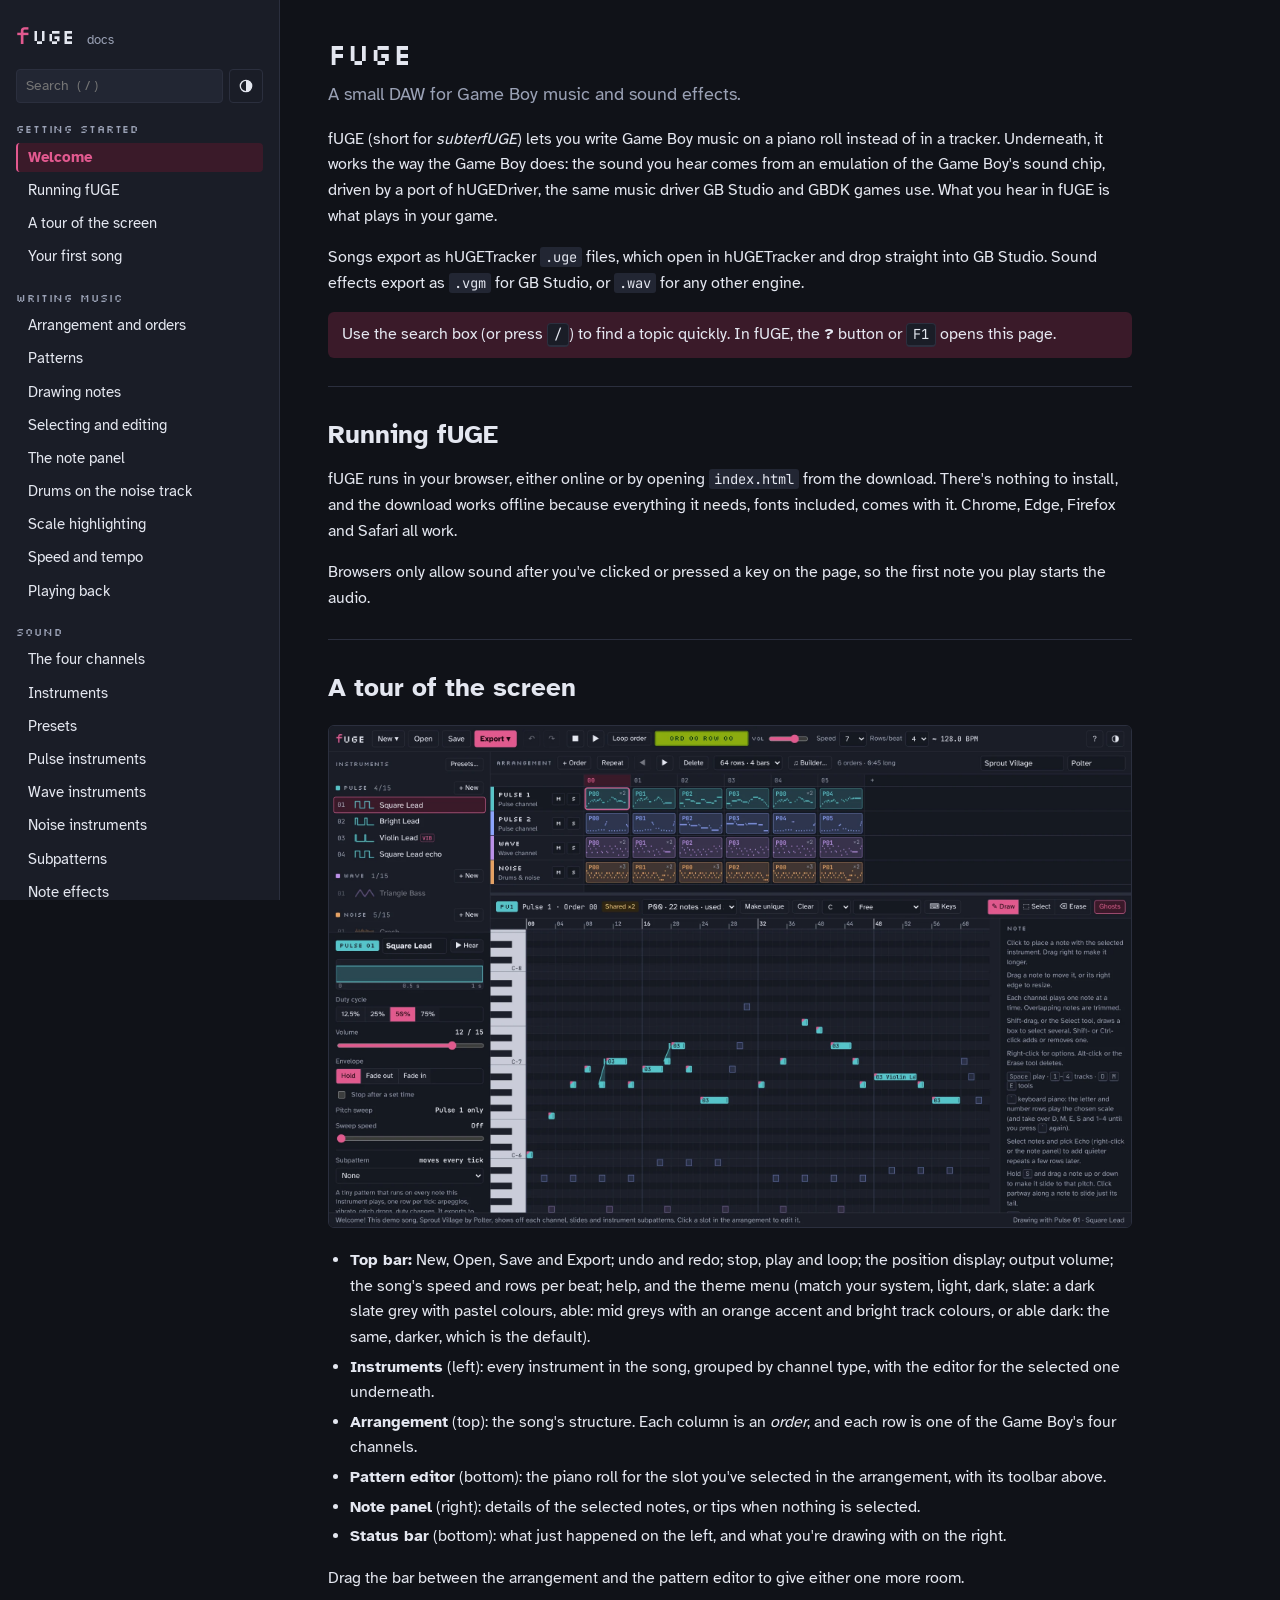
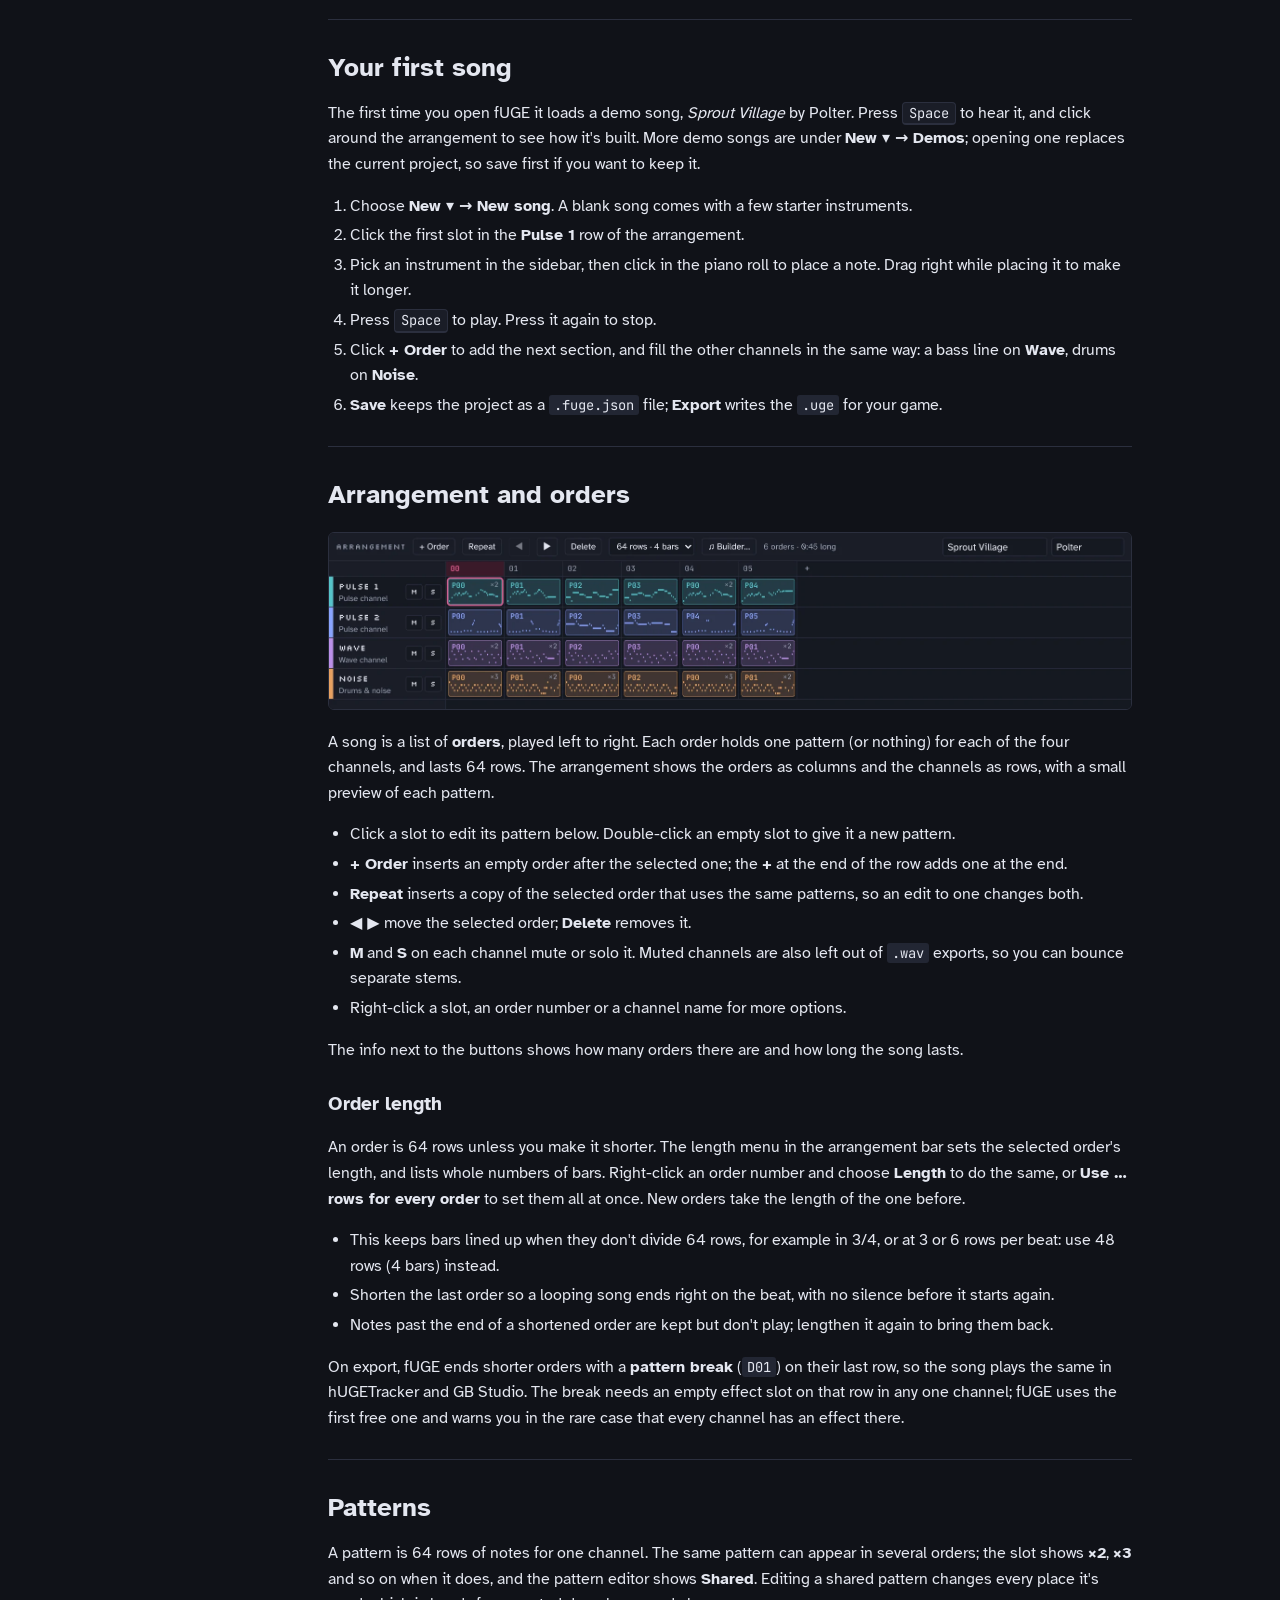
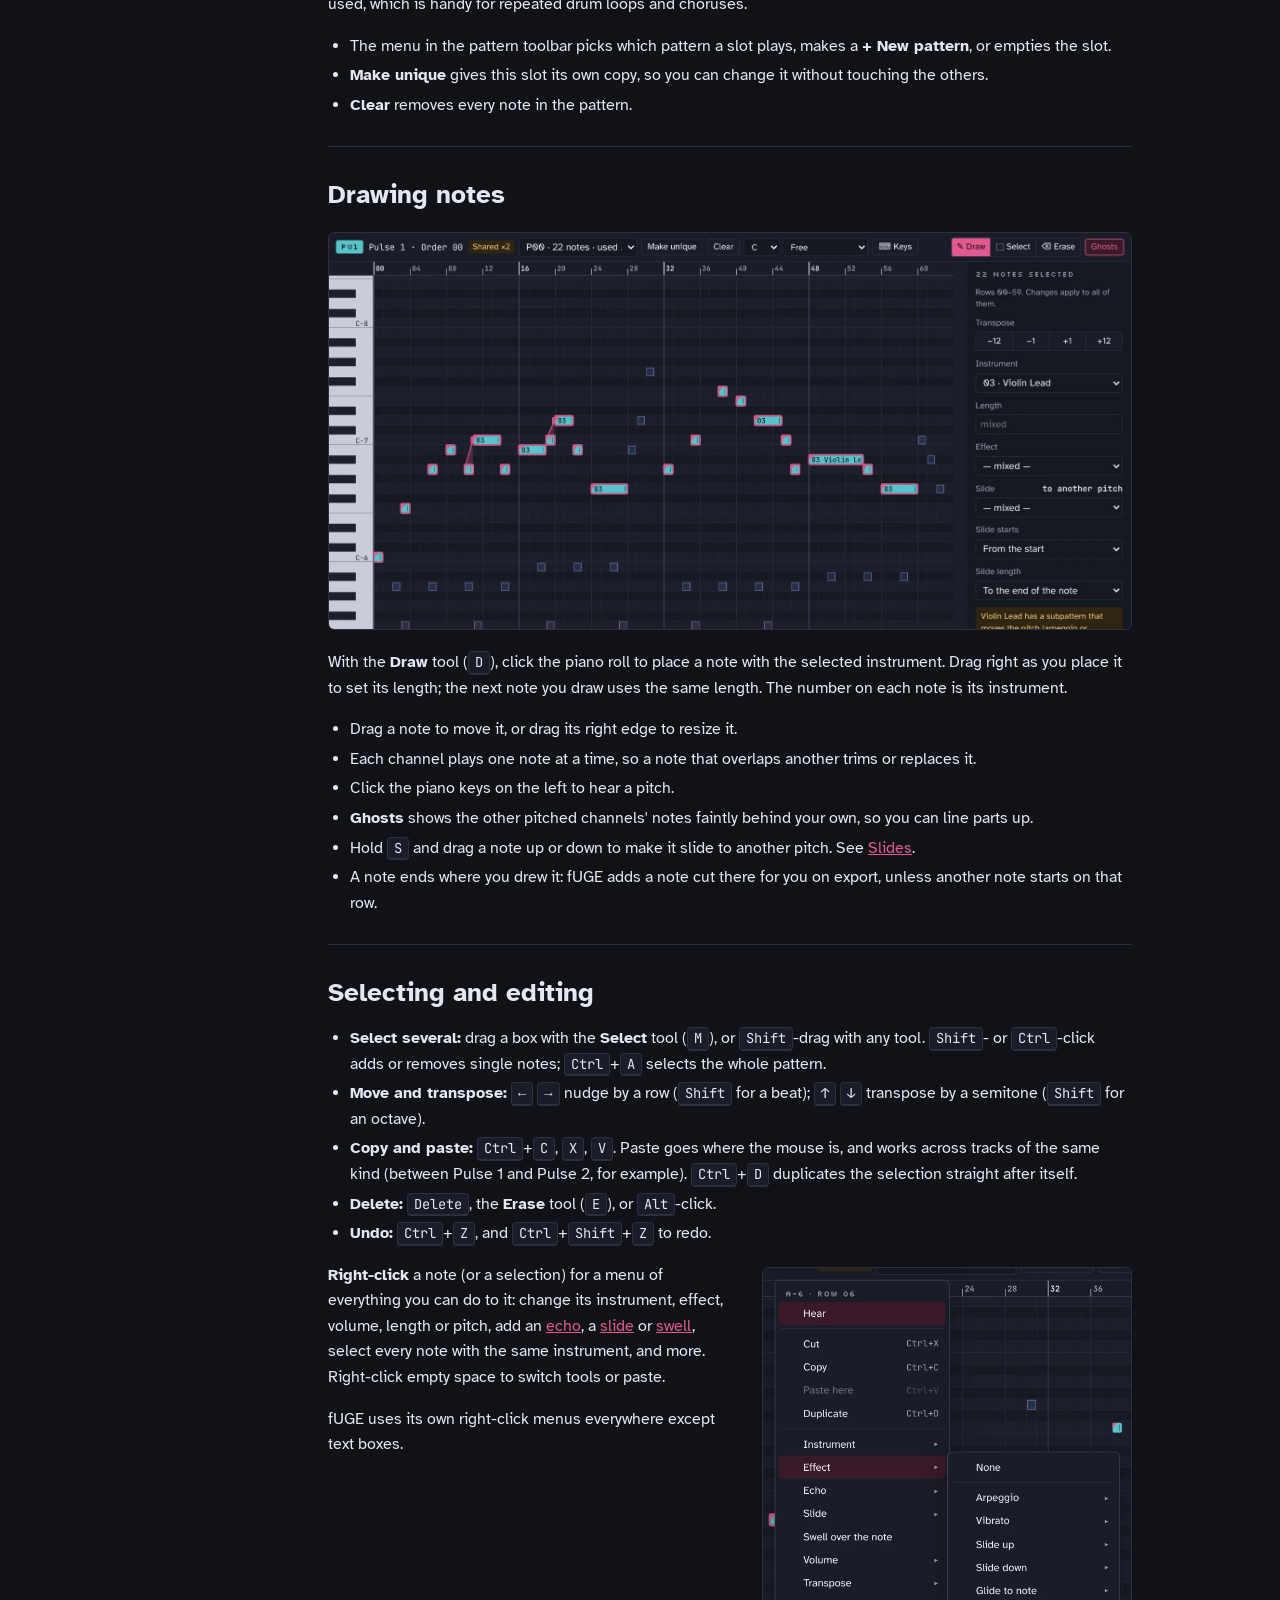
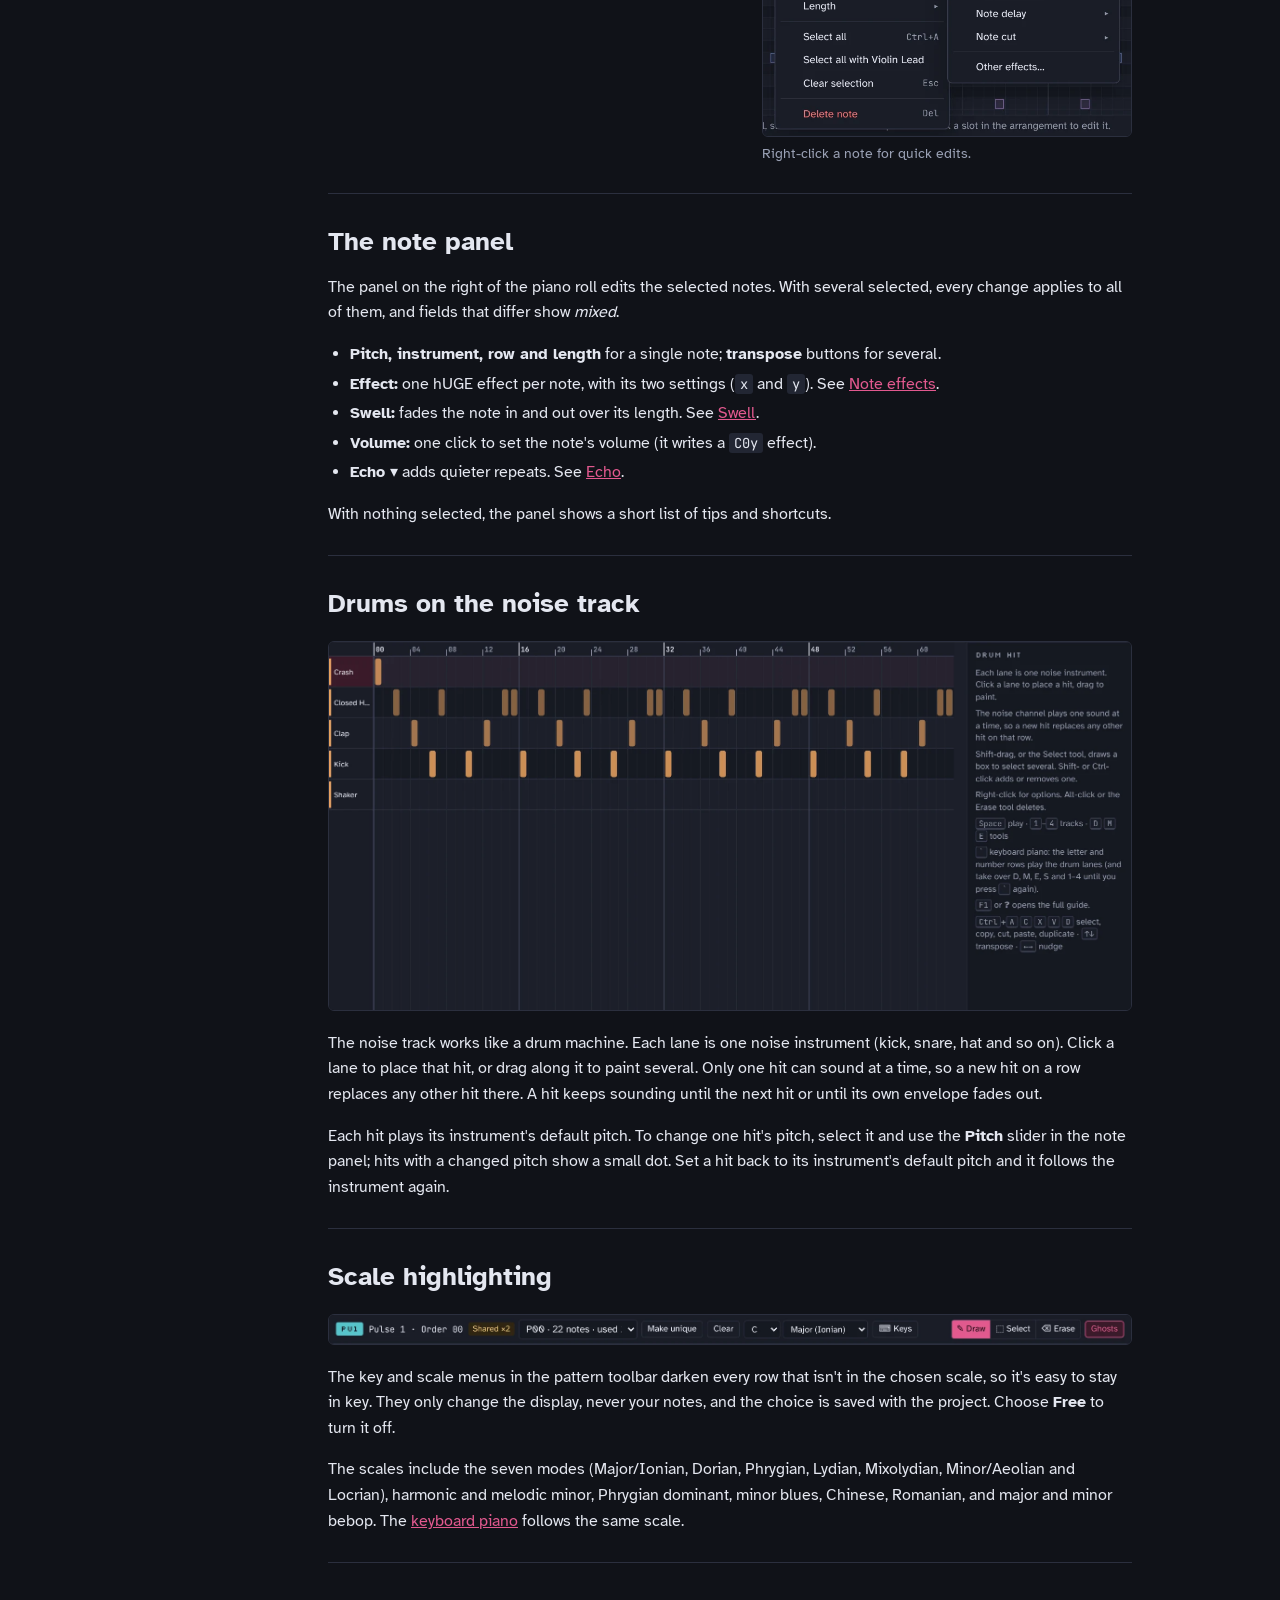
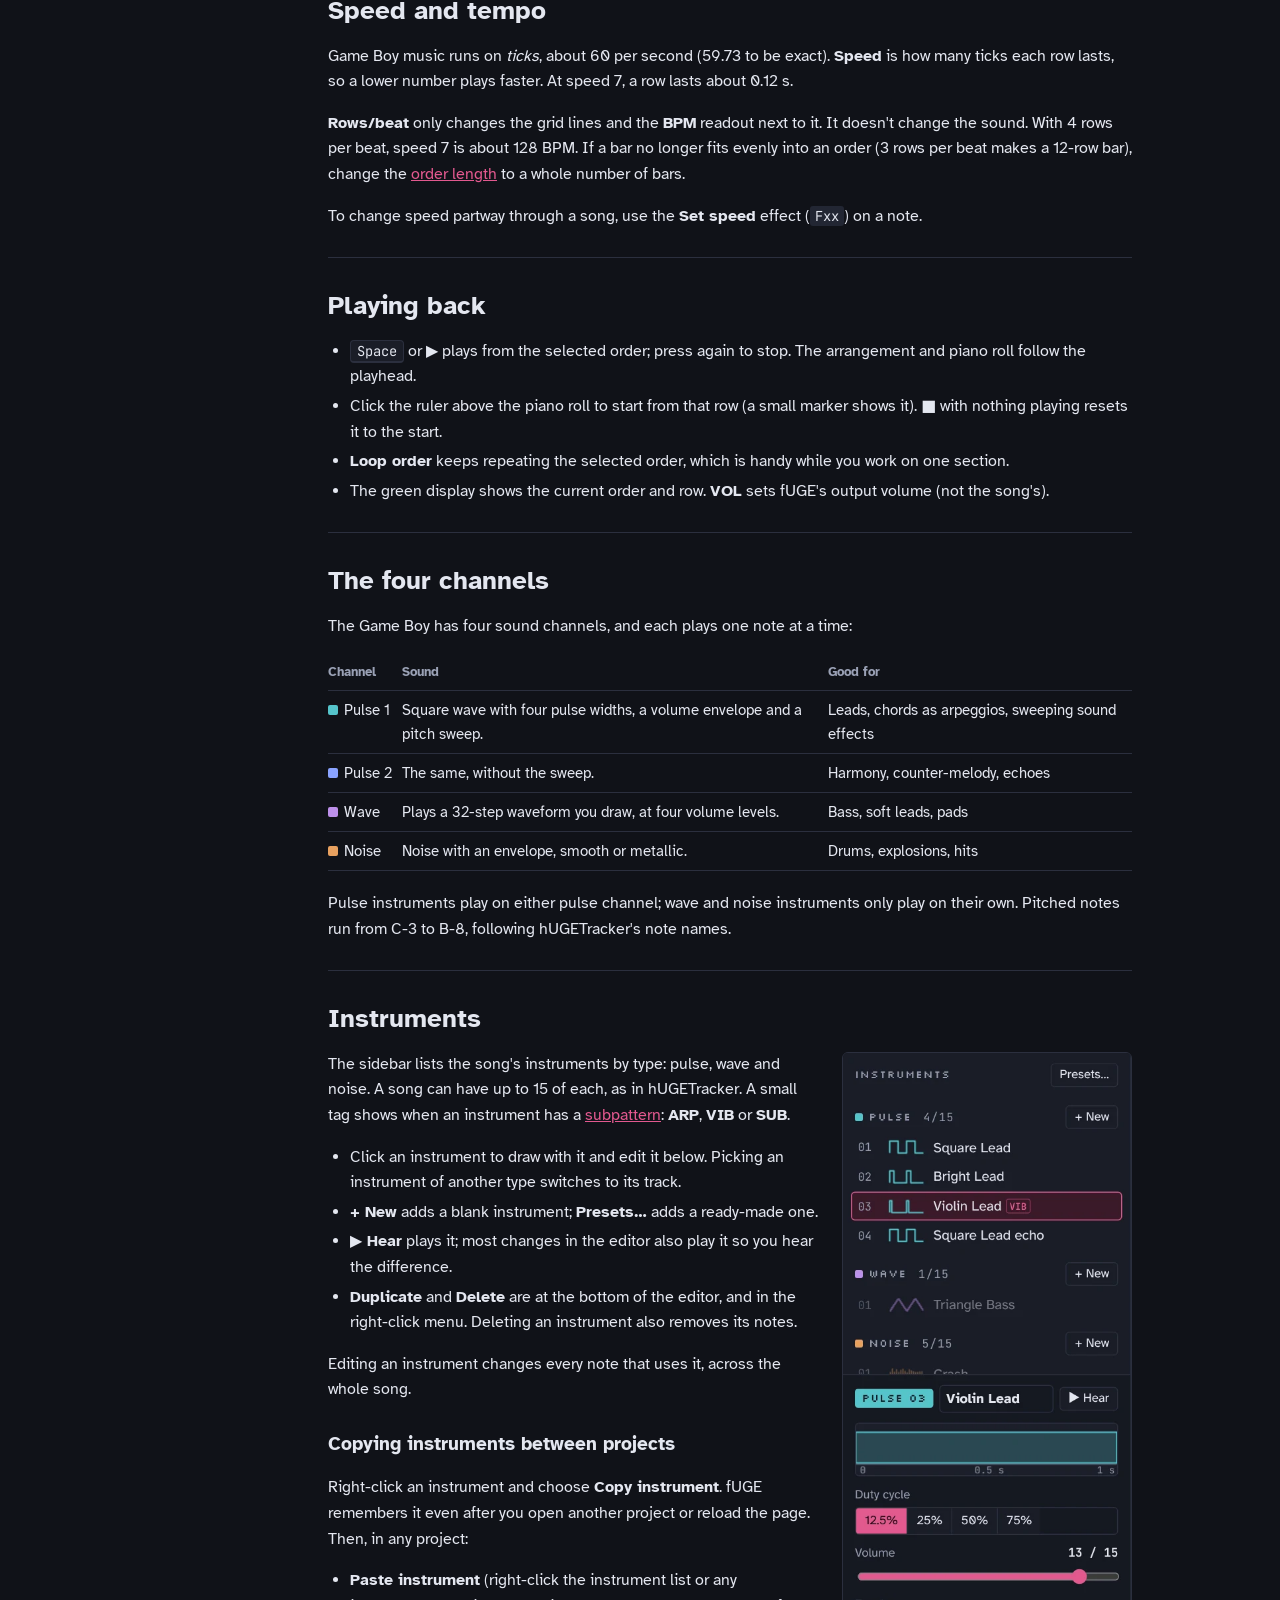
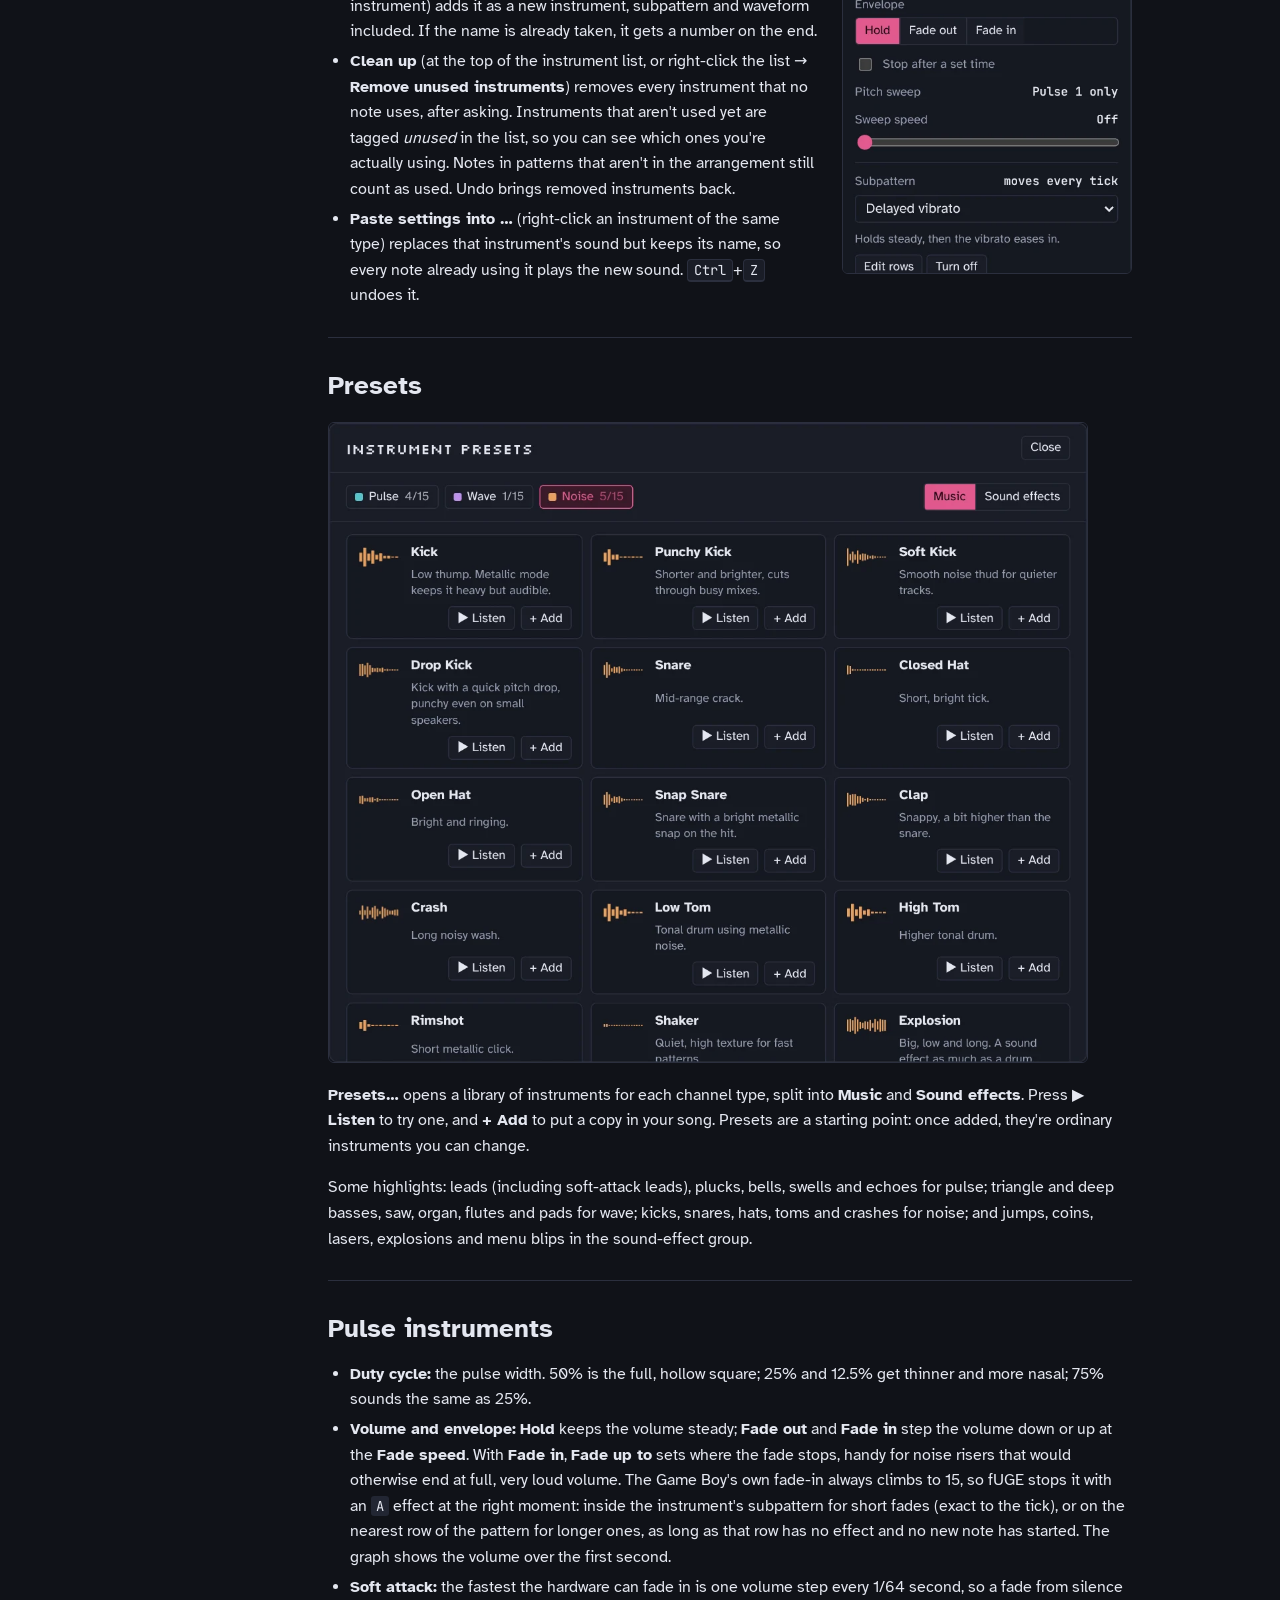
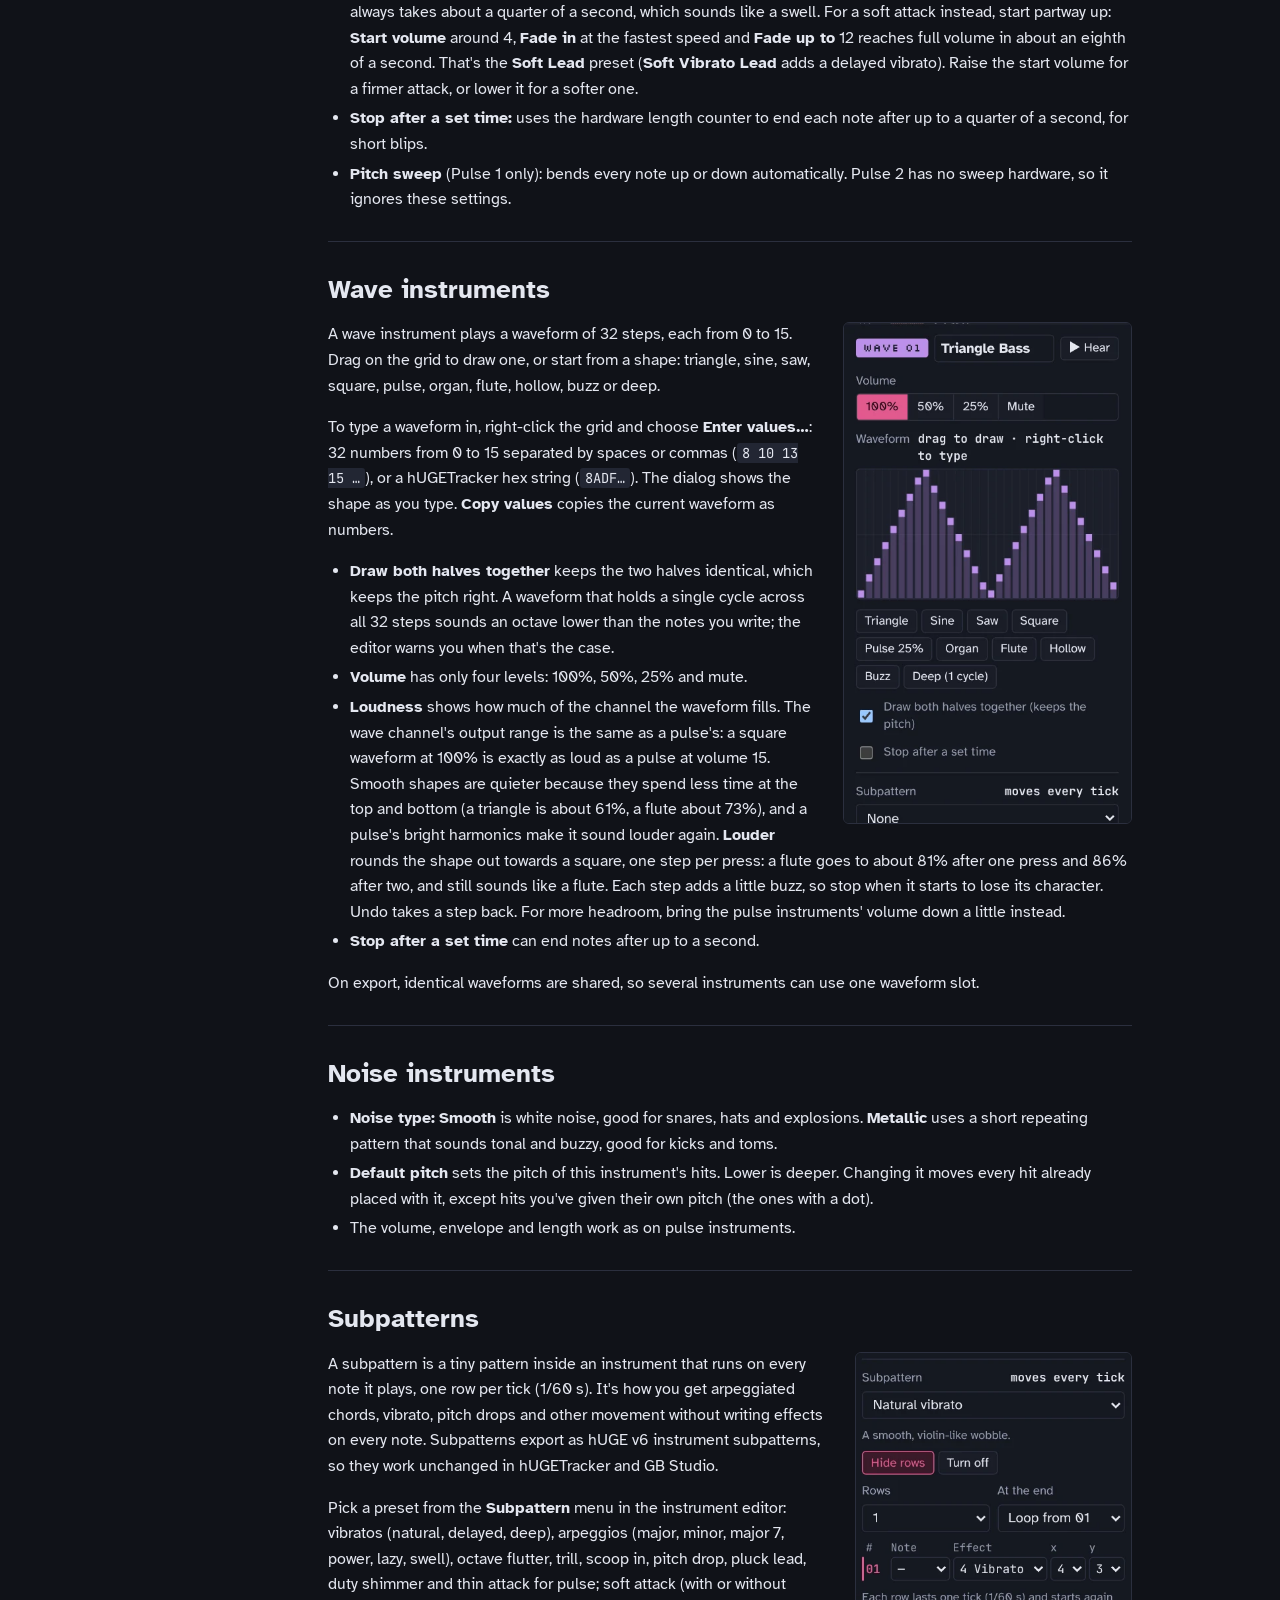
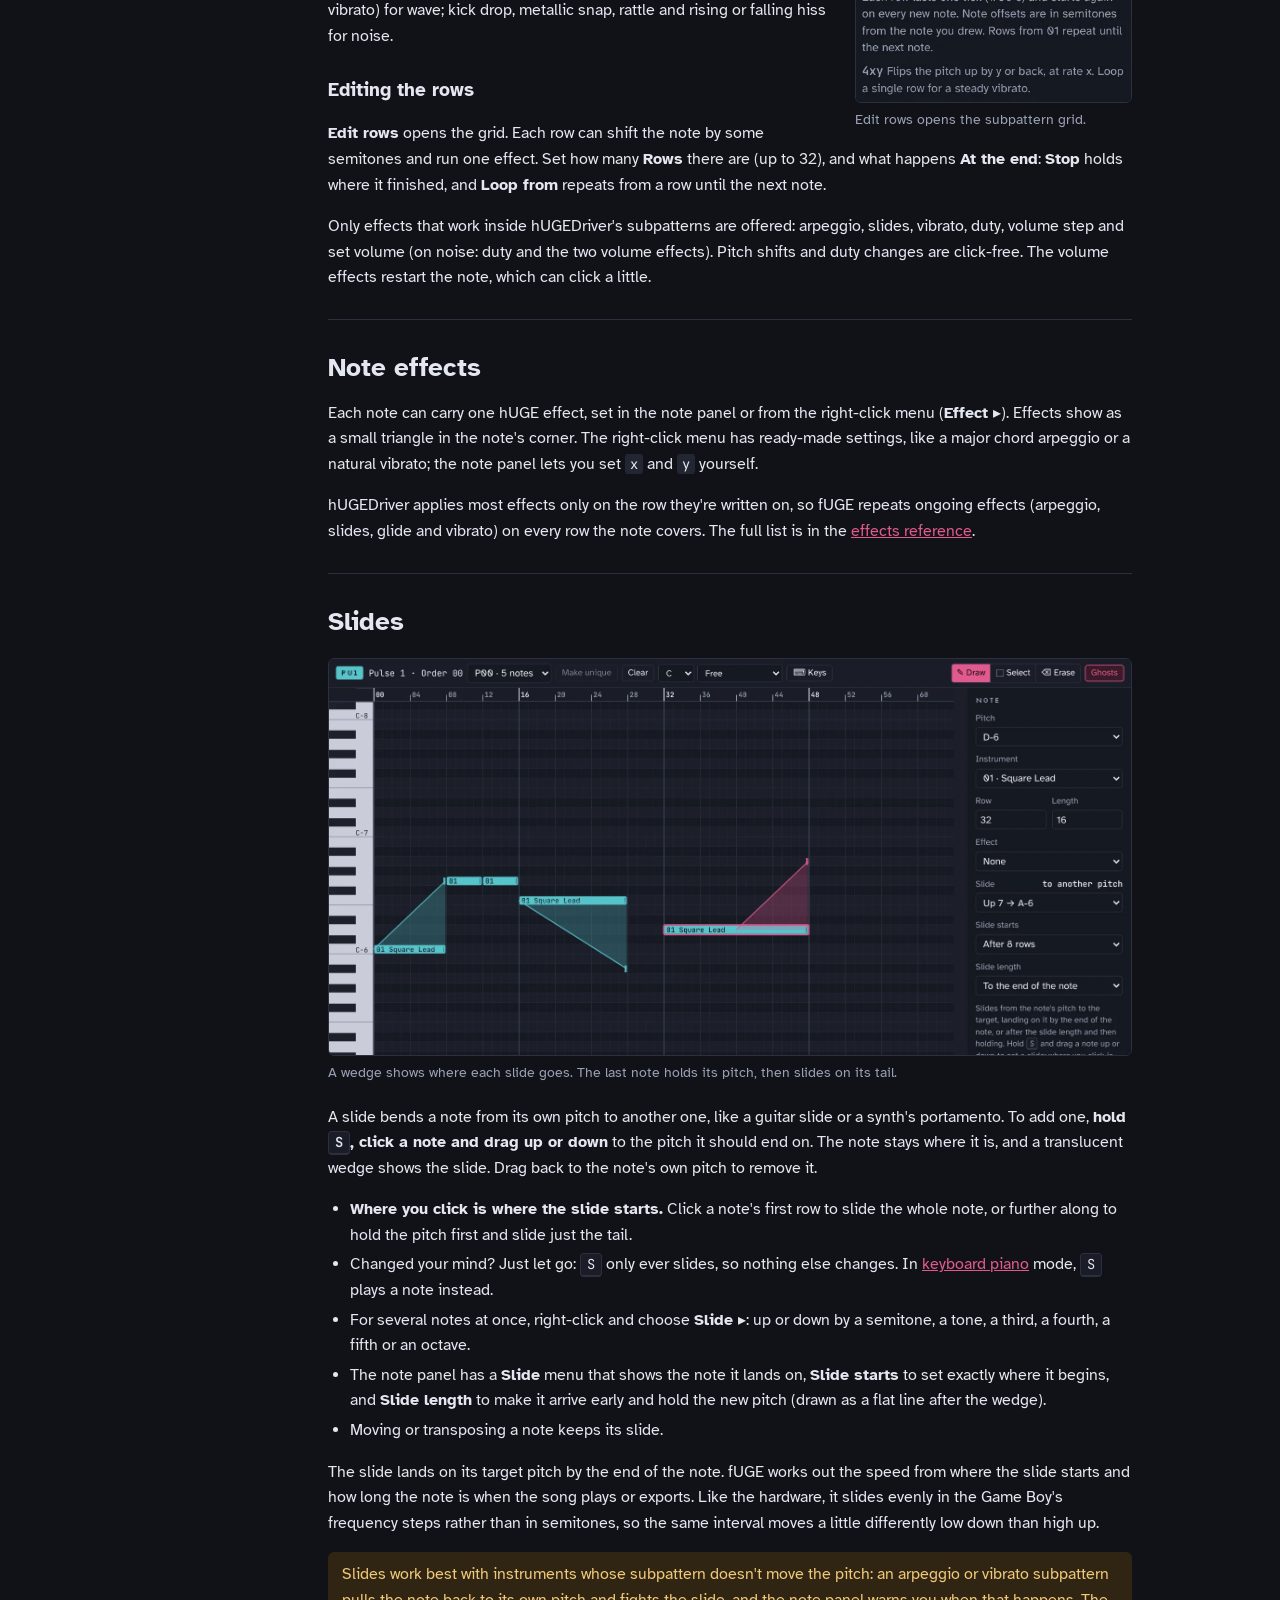
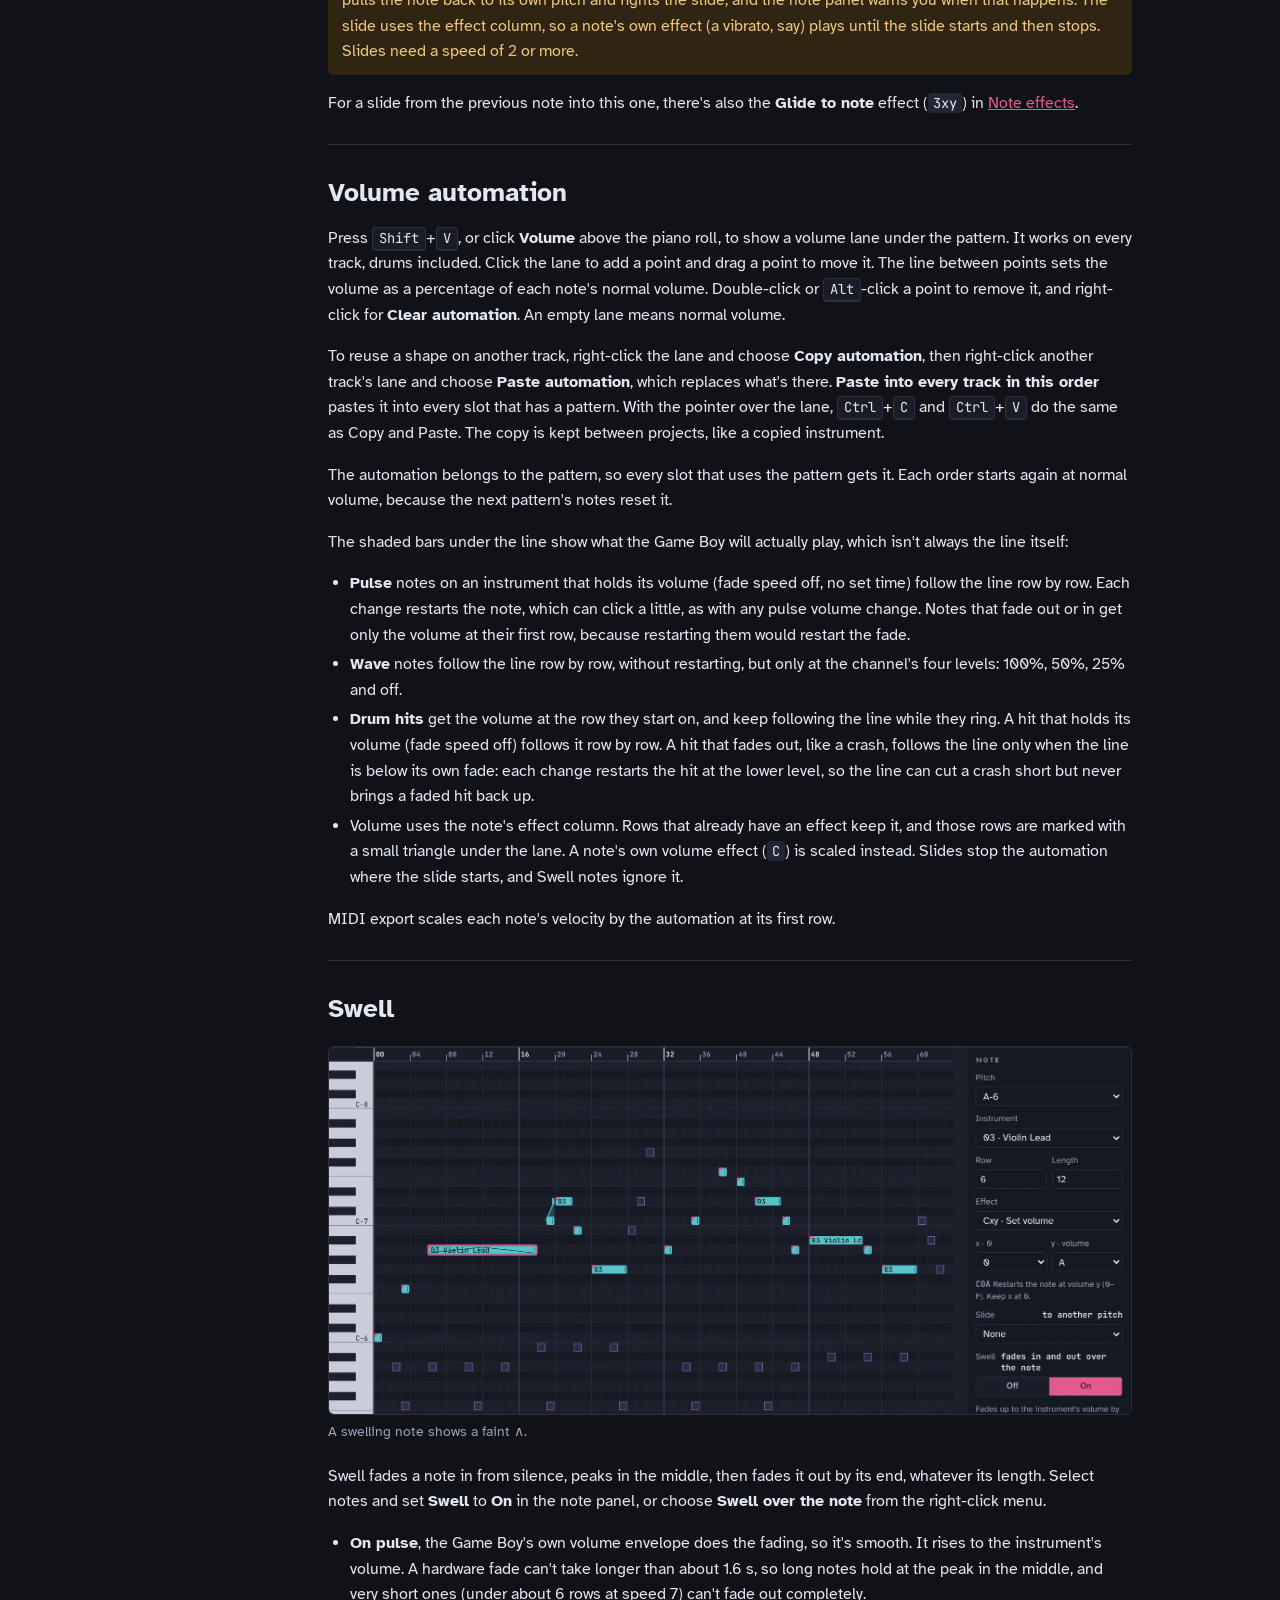
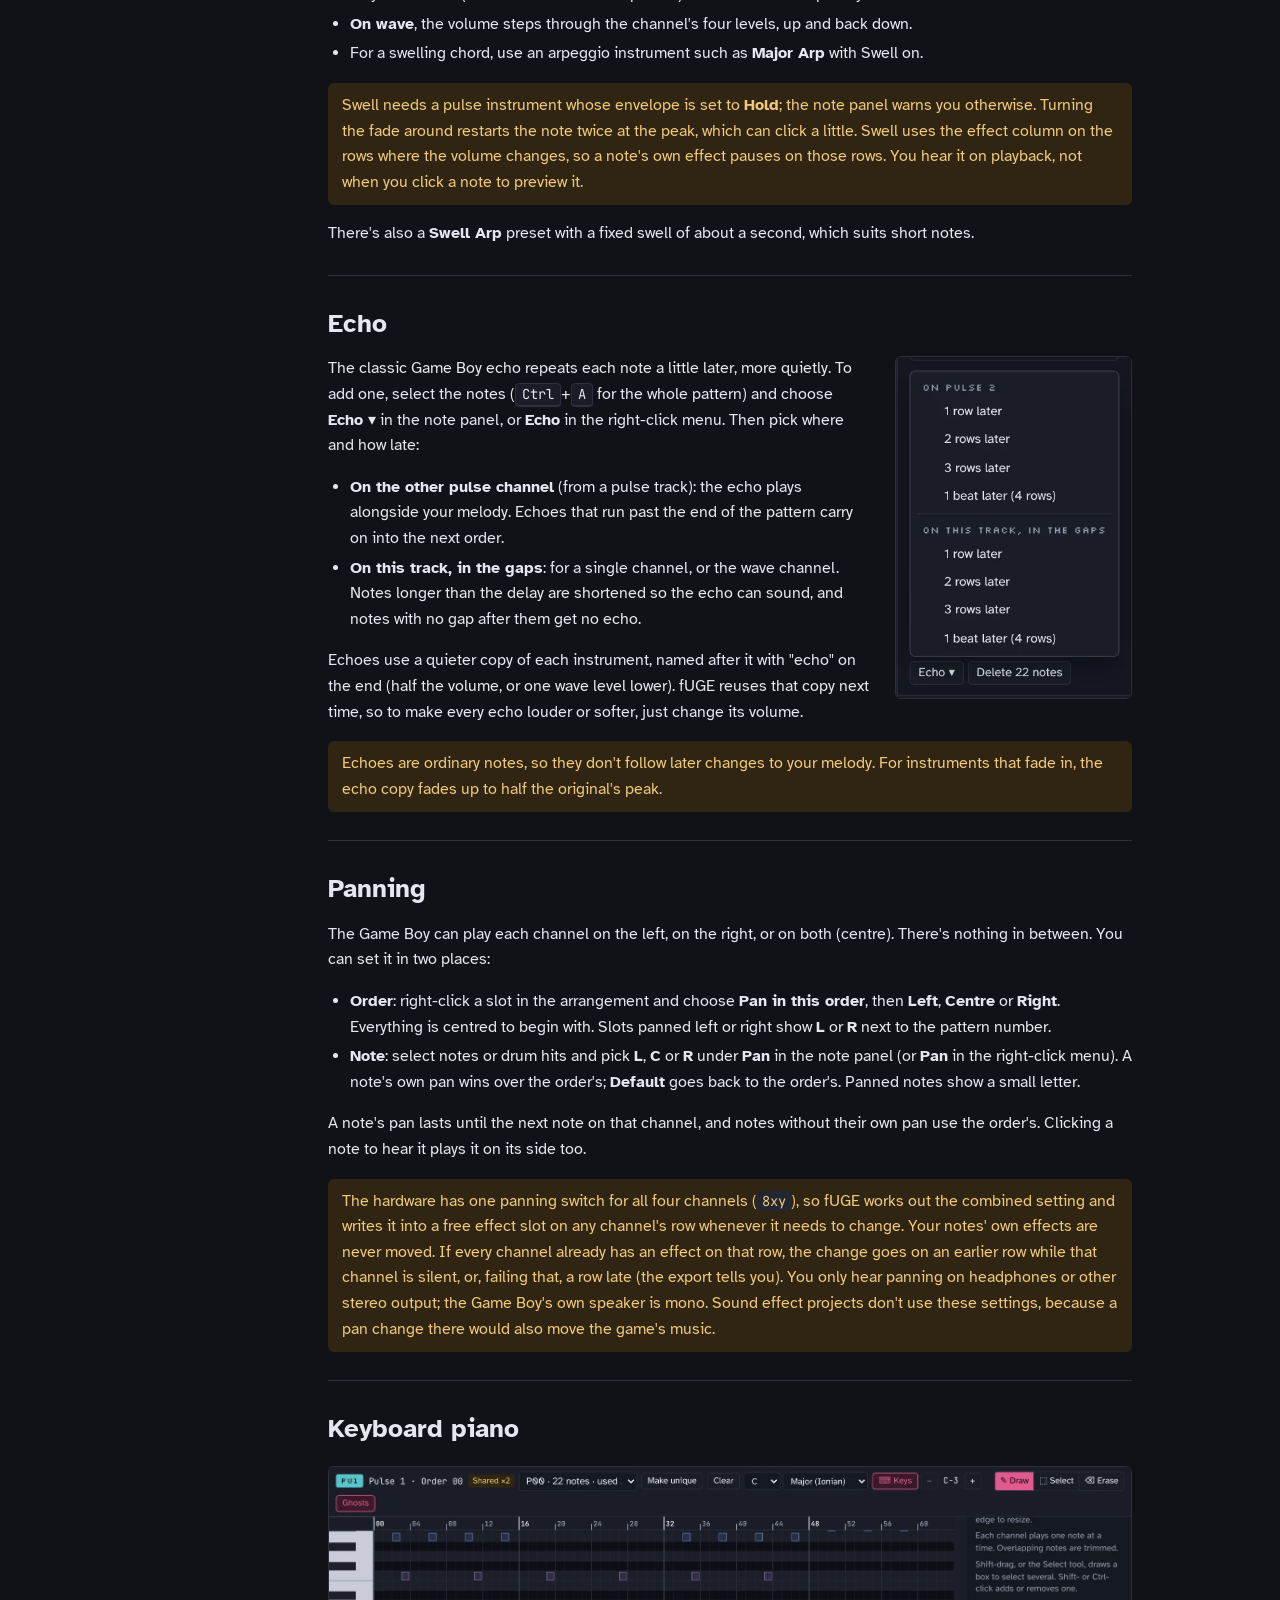
==== commit abbdf1ee: "Added MIDI Controller support" ====
--- a/docs/index.html
+++ b/docs/index.html
@@ -1 +1 @@
-<!doctype html> <html lang="en"> <head> <meta charset="utf-8"> <meta name="viewport" content="width=device-width,initial-scale=1"> <title>fUGE docs</title> <link rel="stylesheet" href="docs.css"> <script src="docs.js"></script> </head> <body> <div class="topbar"> <a class="brand" href="#welcome"><b>f</b>UGE <small>docs</small></a> <button class="icon-btn" id="menu" type="button" aria-label="Show contents">☰</button> </div> <div class="layout"> <aside class="side" aria-label="Contents"> <a class="brand" href="#welcome"><b>f</b>UGE <small>docs</small></a> <div class="side-tools"> <input type="search" id="search" placeholder="Search  ( / )" aria-label="Search the docs"> <button class="icon-btn" id="theme" type="button" title="Switch light/dark" aria-label="Switch between light and dark"><svg width="14" height="14" viewBox="0 0 16 16" aria-hidden="true"><circle cx="8" cy="8" r="6.5" fill="none" stroke="currentColor" stroke-width="1.5"/><path d="M8 1.5a6.5 6.5 0 0 1 0 13z" fill="currentColor"/></svg></button> </div> <nav class="nav"> <p class="none" id="noResults" hidden>Nothing matches. Try another word.</p> <div class="group"> <p>Getting started</p> <ul> <li><a href="#welcome">Welcome</a></li> <li><a href="#running">Running fUGE</a></li> <li><a href="#screen">A tour of the screen</a></li> <li><a href="#first-song">Your first song</a></li> </ul> </div> <div class="group"> <p>Writing music</p> <ul> <li><a href="#arrangement">Arrangement and orders</a></li> <li><a href="#patterns">Patterns</a></li> <li><a href="#drawing">Drawing notes</a></li> <li><a href="#editing">Selecting and editing</a></li> <li><a href="#note-panel">The note panel</a></li> <li><a href="#drums">Drums on the noise track</a></li> <li><a href="#scales">Scale highlighting</a></li> <li><a href="#tempo">Speed and tempo</a></li> <li><a href="#playback">Playing back</a></li> </ul> </div> <div class="group"> <p>Sound</p> <ul> <li><a href="#channels">The four channels</a></li> <li><a href="#instruments">Instruments</a></li> <li><a href="#presets">Presets</a></li> <li><a href="#pulse">Pulse instruments</a></li> <li><a href="#wave">Wave instruments</a></li> <li><a href="#noise">Noise instruments</a></li> <li><a href="#subpatterns">Subpatterns</a></li> <li><a href="#effects">Note effects</a></li> </ul> </div> <div class="group"> <p>Techniques</p> <ul> <li><a href="#slides">Slides</a></li> <li><a href="#swell">Swell</a></li> <li><a href="#automation">Volume automation</a></li> <li><a href="#echo">Echo</a></li> <li><a href="#panning">Panning</a></li> <li><a href="#keyboard-piano">Keyboard piano</a></li> <li><a href="#builder">Pattern builder</a></li> </ul> </div> <div class="group"> <p>Sound effects</p> <ul> <li><a href="#sfx">Sound effect projects</a></li> <li><a href="#sfx-export">Exporting sound effects</a></li> </ul> </div> <div class="group"> <p>Files</p> <ul> <li><a href="#saving">Saving and autosave</a></li> <li><a href="#midi">Importing MIDI</a></li> <li><a href="#export">Exporting songs</a></li> <li><a href="#gb-studio">Using fUGE with GB Studio</a></li> <li><a href="#hugetracker">hUGETracker and GBDK</a></li> </ul> </div> <div class="group"> <p>Reference</p> <ul> <li><a href="#shortcuts">Keyboard shortcuts</a></li> <li><a href="#fx-ref">Effects reference</a></li> <li><a href="#limits">Limits and hardware quirks</a></li> </ul> </div> </nav> </aside> <main> <section id="welcome"> <h1>fUGE</h1> <p class="lead">A small DAW for Game Boy music and sound effects.</p> <p>fUGE (short for <i>subterfUGE</i>) lets you write Game Boy music on a piano roll instead of in a tracker. Underneath, it works the way the Game Boy does: the sound you hear comes from an emulation of the Game Boy's sound chip, driven by a port of hUGEDriver, the same music driver GB Studio and GBDK games use. What you hear in fUGE is what plays in your game.</p> <p>Songs export as hUGETracker <code>.uge</code> files, which open in hUGETracker and drop straight into GB Studio. Sound effects export as <code>.vgm</code> for GB Studio, or <code>.wav</code> for any other engine.</p> <div class="tip"><p>Use the search box (or press <kbd>/</kbd>) to find a topic quickly. In fUGE, the <b>?</b> button or <kbd>F1</kbd> opens this page.</p></div> </section> <section id="running"> <h2>Running fUGE</h2> <p>fUGE runs in your browser, either online or by opening <code>index.html</code> from the download. There's nothing to install, and the download works offline because everything it needs, fonts included, comes with it. Chrome, Edge, Firefox and Safari all work.</p> <p>Browsers only allow sound after you've clicked or pressed a key on the page, so the first note you play starts the audio.</p> </section> <section id="screen"> <h2>A tour of the screen</h2> <figure> <img class="light" src="img/overview-light.webp" alt="The whole fUGE window" width="1440" height="900" loading="lazy"> <img class="dark" src="img/overview-dark.webp" alt="The whole fUGE window" width="1440" height="900" loading="lazy"> </figure> <ul> <li><b>Top bar:</b> New, Open, Save and Export; undo and redo; stop, play and loop; the position display; output volume; the song's speed and rows per beat; help, and the theme menu (match your system, light, dark, slate: a dark slate grey with pastel colours, able: mid greys with an orange accent and bright track colours, or able dark: the same, darker).</li> <li><b>Instruments</b> (left): every instrument in the song, grouped by channel type, with the editor for the selected one underneath.</li> <li><b>Arrangement</b> (top): the song's structure. Each column is an <i>order</i>, and each row is one of the Game Boy's four channels.</li> <li><b>Pattern editor</b> (bottom): the piano roll for the slot you've selected in the arrangement, with its toolbar above.</li> <li><b>Note panel</b> (right): details of the selected notes, or tips when nothing is selected.</li> <li><b>Status bar</b> (bottom): what just happened on the left, and what you're drawing with on the right.</li> </ul> <p>Drag the bar between the arrangement and the pattern editor to give either one more room.</p> </section> <section id="first-song"> <h2>Your first song</h2> <p>The first time you open fUGE it loads a demo song, <i>Sprout Village</i> by Polter. Press <kbd>Space</kbd> to hear it, and click around the arrangement to see how it's built. More demo songs are under <b>New ▾ → Demos</b>; opening one replaces the current project, so save first if you want to keep it.</p> <ol> <li>Choose <b>New ▾ → New song</b>. A blank song comes with a few starter instruments.</li> <li>Click the first slot in the <b>Pulse 1</b> row of the arrangement.</li> <li>Pick an instrument in the sidebar, then click in the piano roll to place a note. Drag right while placing it to make it longer.</li> <li>Press <kbd>Space</kbd> to play. Press it again to stop.</li> <li>Click <b>+ Order</b> to add the next section, and fill the other channels in the same way: a bass line on <b>Wave</b>, drums on <b>Noise</b>.</li> <li><b>Save</b> keeps the project as a <code>.fuge.json</code> file; <b>Export</b> writes the <code>.uge</code> for your game.</li> </ol> </section> <section id="arrangement"> <h2>Arrangement and orders</h2> <figure> <img class="light" src="img/arrangement-light.webp" alt="The arrangement panel" width="1150" height="252" loading="lazy"> <img class="dark" src="img/arrangement-dark.webp" alt="The arrangement panel" width="1150" height="252" loading="lazy"> </figure> <p>A song is a list of <b>orders</b>, played left to right. Each order holds one pattern (or nothing) for each of the four channels, and lasts 64 rows. The arrangement shows the orders as columns and the channels as rows, with a small preview of each pattern.</p> <ul> <li>Click a slot to edit its pattern below. Double-click an empty slot to give it a new pattern.</li> <li><b>+ Order</b> inserts an empty order after the selected one; the <b>+</b> at the end of the row adds one at the end.</li> <li><b>Repeat</b> inserts a copy of the selected order that uses the same patterns, so an edit to one changes both.</li> <li><b>◀ ▶</b> move the selected order; <b>Delete</b> removes it.</li> <li><b>M</b> and <b>S</b> on each channel mute or solo it. Muted channels are also left out of <code>.wav</code> exports, so you can bounce separate stems.</li> <li>Right-click a slot, an order number or a channel name for more options.</li> </ul> <p>The info next to the buttons shows how many orders there are and how long the song lasts.</p> <h3>Order length</h3> <p>An order is 64 rows unless you make it shorter. The length menu in the arrangement bar sets the selected order's length, and lists whole numbers of bars. Right-click an order number and choose <b>Length</b> to do the same, or <b>Use … rows for every order</b> to set them all at once. New orders take the length of the one before.</p> <ul> <li>This keeps bars lined up when they don't divide 64 rows, for example in 3/4, or at 3 or 6 rows per beat: use 48 rows (4 bars) instead.</li> <li>Shorten the last order so a looping song ends right on the beat, with no silence before it starts again.</li> <li>Notes past the end of a shortened order are kept but don't play; lengthen it again to bring them back.</li> </ul> <p>On export, fUGE ends shorter orders with a <b>pattern break</b> (<code>D01</code>) on their last row, so the song plays the same in hUGETracker and GB Studio. The break needs an empty effect slot on that row in any one channel; fUGE uses the first free one and warns you in the rare case that every channel has an effect there.</p> </section> <section id="patterns"> <h2>Patterns</h2> <p>A pattern is 64 rows of notes for one channel. The same pattern can appear in several orders; the slot shows <b>×2</b>, <b>×3</b> and so on when it does, and the pattern editor shows <b>Shared</b>. Editing a shared pattern changes every place it's used, which is handy for repeated drum loops and choruses.</p> <ul> <li>The menu in the pattern toolbar picks which pattern a slot plays, makes a <b>+ New pattern</b>, or empties the slot.</li> <li><b>Make unique</b> gives this slot its own copy, so you can change it without touching the others.</li> <li><b>Clear</b> removes every note in the pattern.</li> </ul> </section> <section id="drawing"> <h2>Drawing notes</h2> <figure> <img class="light" src="img/pattern-light.webp" alt="The pattern editor with a pattern selected" width="1150" height="568" loading="lazy"> <img class="dark" src="img/pattern-dark.webp" alt="The pattern editor with a pattern selected" width="1150" height="568" loading="lazy"> </figure> <p>With the <b>Draw</b> tool (<kbd>D</kbd>), click the piano roll to place a note with the selected instrument. Drag right as you place it to set its length; the next note you draw uses the same length. The number on each note is its instrument.</p> <ul> <li>Drag a note to move it, or drag its right edge to resize it.</li> <li>Each channel plays one note at a time, so a note that overlaps another trims or replaces it.</li> <li>Click the piano keys on the left to hear a pitch.</li> <li><b>Ghosts</b> shows the other pitched channels' notes faintly behind your own, so you can line parts up.</li> <li>Hold <kbd>S</kbd> and drag a note up or down to make it slide to another pitch. See <a href="#slides">Slides</a>.</li> <li>A note ends where you drew it: fUGE adds a note cut there for you on export, unless another note starts on that row.</li> </ul> </section> <section id="editing"> <h2>Selecting and editing</h2> <ul> <li><b>Select several:</b> drag a box with the <b>Select</b> tool (<kbd>M</kbd>), or <kbd>Shift</kbd>-drag with any tool. <kbd>Shift</kbd>- or <kbd>Ctrl</kbd>-click adds or removes single notes; <kbd>Ctrl</kbd>+<kbd>A</kbd> selects the whole pattern.</li> <li><b>Move and transpose:</b> <kbd>←</kbd> <kbd>→</kbd> nudge by a row (<kbd>Shift</kbd> for a beat); <kbd>↑</kbd> <kbd>↓</kbd> transpose by a semitone (<kbd>Shift</kbd> for an octave).</li> <li><b>Copy and paste:</b> <kbd>Ctrl</kbd>+<kbd>C</kbd>, <kbd>X</kbd>, <kbd>V</kbd>. Paste goes where the mouse is, and works across tracks of the same kind (between Pulse 1 and Pulse 2, for example). <kbd>Ctrl</kbd>+<kbd>D</kbd> duplicates the selection straight after itself.</li> <li><b>Delete:</b> <kbd>Delete</kbd>, the <b>Erase</b> tool (<kbd>E</kbd>), or <kbd>Alt</kbd>-click.</li> <li><b>Undo:</b> <kbd>Ctrl</kbd>+<kbd>Z</kbd>, and <kbd>Ctrl</kbd>+<kbd>Shift</kbd>+<kbd>Z</kbd> to redo.</li> </ul> <figure class="side-shot"> <img class="light" src="img/note-menu-light.webp" alt="The right-click menu on a note, with the Effect submenu open" width="447" height="569" loading="lazy"> <img class="dark" src="img/note-menu-dark.webp" alt="The right-click menu on a note, with the Effect submenu open" width="447" height="569" loading="lazy"> <figcaption>Right-click a note for quick edits.</figcaption> </figure> <p><b>Right-click</b> a note (or a selection) for a menu of everything you can do to it: change its instrument, effect, volume, length or pitch, add an <a href="#echo">echo</a>, a <a href="#slides">slide</a> or <a href="#swell">swell</a>, select every note with the same instrument, and more. Right-click empty space to switch tools or paste.</p> <p>fUGE uses its own right-click menus everywhere except text boxes.</p> <div class="clear"></div> </section> <section id="note-panel"> <h2>The note panel</h2> <p>The panel on the right of the piano roll edits the selected notes. With several selected, every change applies to all of them, and fields that differ show <i>mixed</i>.</p> <ul> <li><b>Pitch, instrument, row and length</b> for a single note; <b>transpose</b> buttons for several.</li> <li><b>Effect:</b> one hUGE effect per note, with its two settings (<code>x</code> and <code>y</code>). See <a href="#effects">Note effects</a>.</li> <li><b>Swell:</b> fades the note in and out over its length. See <a href="#swell">Swell</a>.</li> <li><b>Volume:</b> one click to set the note's volume (it writes a <code>C0y</code> effect).</li> <li><b>Echo ▾</b> adds quieter repeats. See <a href="#echo">Echo</a>.</li> </ul> <p>With nothing selected, the panel shows a short list of tips and shortcuts.</p> </section> <section id="drums"> <h2>Drums on the noise track</h2> <figure> <img class="light" src="img/drums-light.webp" alt="The noise track as drum lanes" width="1150" height="527" loading="lazy"> <img class="dark" src="img/drums-dark.webp" alt="The noise track as drum lanes" width="1150" height="527" loading="lazy"> </figure> <p>The noise track works like a drum machine. Each lane is one noise instrument (kick, snare, hat and so on). Click a lane to place that hit, or drag along it to paint several. Only one hit can sound at a time, so a new hit on a row replaces any other hit there. A hit keeps sounding until the next hit or until its own envelope fades out.</p> <p>Each hit plays its instrument's default pitch. To change one hit's pitch, select it and use the <b>Pitch</b> slider in the note panel; hits with a changed pitch show a small dot. Set a hit back to its instrument's default pitch and it follows the instrument again.</p> </section> <section id="scales"> <h2>Scale highlighting</h2> <figure> <img class="light" src="img/pattern-bar-light.webp" alt="The pattern toolbar with the key and scale menus" width="1150" height="41" loading="lazy"> <img class="dark" src="img/pattern-bar-dark.webp" alt="The pattern toolbar with the key and scale menus" width="1150" height="41" loading="lazy"> </figure> <p>The key and scale menus in the pattern toolbar darken every row that isn't in the chosen scale, so it's easy to stay in key. They only change the display, never your notes, and the choice is saved with the project. Choose <b>Free</b> to turn it off.</p> <p>The scales include the seven modes (Major/Ionian, Dorian, Phrygian, Lydian, Mixolydian, Minor/Aeolian and Locrian), harmonic and melodic minor, Phrygian dominant, minor blues, Chinese, Romanian, and major and minor bebop. The <a href="#keyboard-piano">keyboard piano</a> follows the same scale.</p> </section> <section id="tempo"> <h2>Speed and tempo</h2> <p>Game Boy music runs on <i>ticks</i>, about 60 per second (59.73 to be exact). <b>Speed</b> is how many ticks each row lasts, so a lower number plays faster. At speed 7, a row lasts about 0.12 s.</p> <p><b>Rows/beat</b> only changes the grid lines and the <b>BPM</b> readout next to it. It doesn't change the sound. With 4 rows per beat, speed 7 is about 128 BPM. If a bar no longer fits evenly into an order (3 rows per beat makes a 12-row bar), change the <a href="#arrangement">order length</a> to a whole number of bars.</p> <p>To change speed partway through a song, use the <b>Set speed</b> effect (<code>Fxx</code>) on a note.</p> </section> <section id="playback"> <h2>Playing back</h2> <ul> <li><kbd>Space</kbd> or <b>▶</b> plays from the selected order; press again to stop. The arrangement and piano roll follow the playhead.</li> <li>Click the ruler above the piano roll to start from that row (a small marker shows it). <b>■</b> with nothing playing resets it to the start.</li> <li><b>Loop order</b> keeps repeating the selected order, which is handy while you work on one section.</li> <li>The green display shows the current order and row. <b>VOL</b> sets fUGE's output volume (not the song's).</li> </ul> </section> <section id="channels"> <h2>The four channels</h2> <p>The Game Boy has four sound channels, and each plays one note at a time:</p> <table> <tr><th>Channel</th><th>Sound</th><th>Good for</th></tr> <tr><td><span class="ch" style="background:var(--ch1)"></span>Pulse 1</td><td>Square wave with four pulse widths, a volume envelope and a pitch sweep.</td><td>Leads, chords as arpeggios, sweeping sound effects</td></tr> <tr><td><span class="ch" style="background:var(--ch2)"></span>Pulse 2</td><td>The same, without the sweep.</td><td>Harmony, counter-melody, echoes</td></tr> <tr><td><span class="ch" style="background:var(--ch3)"></span>Wave</td><td>Plays a 32-step waveform you draw, at four volume levels.</td><td>Bass, soft leads, pads</td></tr> <tr><td><span class="ch" style="background:var(--ch4)"></span>Noise</td><td>Noise with an envelope, smooth or metallic.</td><td>Drums, explosions, hits</td></tr> </table> <p>Pulse instruments play on either pulse channel; wave and noise instruments only play on their own. Pitched notes run from C-3 to B-8, following hUGETracker's note names.</p> </section> <section id="instruments"> <h2>Instruments</h2> <figure class="side-shot"> <img class="light" src="img/instrument-light.webp" alt="The instrument list and editor" width="290" height="826" loading="lazy"> <img class="dark" src="img/instrument-dark.webp" alt="The instrument list and editor" width="290" height="826" loading="lazy"> </figure> <p>The sidebar lists the song's instruments by type: pulse, wave and noise. A song can have up to 15 of each, as in hUGETracker. A small tag shows when an instrument has a <a href="#subpatterns">subpattern</a>: <b>ARP</b>, <b>VIB</b> or <b>SUB</b>.</p> <ul> <li>Click an instrument to draw with it and edit it below. Picking an instrument of another type switches to its track.</li> <li><b>+ New</b> adds a blank instrument; <b>Presets…</b> adds a ready-made one.</li> <li><b>▶ Hear</b> plays it; most changes in the editor also play it so you hear the difference.</li> <li><b>Duplicate</b> and <b>Delete</b> are at the bottom of the editor, and in the right-click menu. Deleting an instrument also removes its notes.</li> </ul> <p>Editing an instrument changes every note that uses it, across the whole song.</p> <h3>Copying instruments between projects</h3> <p>Right-click an instrument and choose <b>Copy instrument</b>. fUGE remembers it even after you open another project or reload the page. Then, in any project:</p> <ul> <li><b>Paste instrument</b> (right-click the instrument list or any instrument) adds it as a new instrument, subpattern and waveform included. If the name is already taken, it gets a number on the end.</li> <li><b>Clean up</b> (at the top of the instrument list, or right-click the list → <b>Remove unused instruments</b>) removes every instrument that no note uses, after asking. Instruments that aren't used yet are tagged <i>unused</i> in the list, so you can see which ones you're actually using. Notes in patterns that aren't in the arrangement still count as used. Undo brings removed instruments back.</li> <li><b>Paste settings into …</b> (right-click an instrument of the same type) replaces that instrument's sound but keeps its name, so every note already using it plays the new sound. <kbd>Ctrl</kbd>+<kbd>Z</kbd> undoes it.</li> </ul> <div class="clear"></div> </section> <section id="presets"> <h2>Presets</h2> <figure> <img class="light" src="img/presets-light.webp" alt="The presets dialog" width="760" height="640" loading="lazy"> <img class="dark" src="img/presets-dark.webp" alt="The presets dialog" width="760" height="640" loading="lazy"> </figure> <p><b>Presets…</b> opens a library of instruments for each channel type, split into <b>Music</b> and <b>Sound effects</b>. Press <b>▶ Listen</b> to try one, and <b>+ Add</b> to put a copy in your song. Presets are a starting point: once added, they're ordinary instruments you can change.</p> <p>Some highlights: leads (including soft-attack leads), plucks, bells, swells and echoes for pulse; triangle and deep basses, saw, organ, flutes and pads for wave; kicks, snares, hats, toms and crashes for noise; and jumps, coins, lasers, explosions and menu blips in the sound-effect group.</p> </section> <section id="pulse"> <h2>Pulse instruments</h2> <ul> <li><b>Duty cycle:</b> the pulse width. 50% is the full, hollow square; 25% and 12.5% get thinner and more nasal; 75% sounds the same as 25%.</li> <li><b>Volume and envelope:</b> <b>Hold</b> keeps the volume steady; <b>Fade out</b> and <b>Fade in</b> step the volume down or up at the <b>Fade speed</b>. With <b>Fade in</b>, <b>Fade up to</b> sets where the fade stops, handy for noise risers that would otherwise end at full, very loud volume. The Game Boy's own fade-in always climbs to 15, so fUGE stops it with an <code>A</code> effect at the right moment: inside the instrument's subpattern for short fades (exact to the tick), or on the nearest row of the pattern for longer ones, as long as that row has no effect and no new note has started. The graph shows the volume over the first second.</li> <li><b>Soft attack:</b> the fastest the hardware can fade in is one volume step every 1/64 second, so a fade from silence always takes about a quarter of a second, which sounds like a swell. For a soft attack instead, start partway up: <b>Start volume</b> around 4, <b>Fade in</b> at the fastest speed and <b>Fade up to</b> 12 reaches full volume in about an eighth of a second. That's the <b>Soft Lead</b> preset (<b>Soft Vibrato Lead</b> adds a delayed vibrato). Raise the start volume for a firmer attack, or lower it for a softer one.</li> <li><b>Stop after a set time:</b> uses the hardware length counter to end each note after up to a quarter of a second, for short blips.</li> <li><b>Pitch sweep</b> (Pulse 1 only): bends every note up or down automatically. Pulse 2 has no sweep hardware, so it ignores these settings.</li> </ul> </section> <section id="wave"> <h2>Wave instruments</h2> <figure class="side-shot"> <img class="light" src="img/wave-light.webp" alt="The wave instrument editor" width="289" height="504" loading="lazy"> <img class="dark" src="img/wave-dark.webp" alt="The wave instrument editor" width="289" height="504" loading="lazy"> </figure> <p>A wave instrument plays a waveform of 32 steps, each from 0 to 15. Drag on the grid to draw one, or start from a shape: triangle, sine, saw, square, pulse, organ, flute, hollow, buzz or deep.</p> <p>To type a waveform in, right-click the grid and choose <b>Enter values…</b>: 32 numbers from 0 to 15 separated by spaces or commas (<code>8 10 13 15 …</code>), or a hUGETracker hex string (<code>8ADF…</code>). The dialog shows the shape as you type. <b>Copy values</b> copies the current waveform as numbers.</p> <ul> <li><b>Draw both halves together</b> keeps the two halves identical, which keeps the pitch right. A waveform that holds a single cycle across all 32 steps sounds an octave lower than the notes you write; the editor warns you when that's the case.</li> <li><b>Volume</b> has only four levels: 100%, 50%, 25% and mute.</li> <li><b>Loudness</b> shows how much of the channel the waveform fills. The wave channel's output range is the same as a pulse's: a square waveform at 100% is exactly as loud as a pulse at volume 15. Smooth shapes are quieter because they spend less time at the top and bottom (a triangle is about 61%, a flute about 73%), and a pulse's bright harmonics make it sound louder again. <b>Louder</b> rounds the shape out towards a square, one step per press: a flute goes to about 81% after one press and 86% after two, and still sounds like a flute. Each step adds a little buzz, so stop when it starts to lose its character. Undo takes a step back. For more headroom, bring the pulse instruments' volume down a little instead.</li> <li><b>Stop after a set time</b> can end notes after up to a second.</li> </ul> <p>On export, identical waveforms are shared, so several instruments can use one waveform slot.</p> <div class="clear"></div> </section> <section id="noise"> <h2>Noise instruments</h2> <ul> <li><b>Noise type:</b> <b>Smooth</b> is white noise, good for snares, hats and explosions. <b>Metallic</b> uses a short repeating pattern that sounds tonal and buzzy, good for kicks and toms.</li> <li><b>Default pitch</b> sets the pitch of this instrument's hits. Lower is deeper. Changing it moves every hit already placed with it, except hits you've given their own pitch (the ones with a dot).</li> <li>The volume, envelope and length work as on pulse instruments.</li> </ul> </section> <section id="subpatterns"> <h2>Subpatterns</h2> <figure class="side-shot"> <img class="light" src="img/subpattern-light.webp" alt="The subpattern editor showing one vibrato row" width="277" height="352" loading="lazy"> <img class="dark" src="img/subpattern-dark.webp" alt="The subpattern editor showing one vibrato row" width="277" height="352" loading="lazy"> <figcaption>Edit rows opens the subpattern grid.</figcaption> </figure> <p>A subpattern is a tiny pattern inside an instrument that runs on every note it plays, one row per tick (1/60 s). It's how you get arpeggiated chords, vibrato, pitch drops and other movement without writing effects on every note. Subpatterns export as hUGE v6 instrument subpatterns, so they work unchanged in hUGETracker and GB Studio.</p> <p>Pick a preset from the <b>Subpattern</b> menu in the instrument editor: vibratos (natural, delayed, deep), arpeggios (major, minor, major 7, power, lazy, swell), octave flutter, trill, scoop in, pitch drop, pluck lead, duty shimmer and thin attack for pulse; soft attack (with or without vibrato) for wave; kick drop, metallic snap, rattle and rising or falling hiss for noise.</p> <h3>Editing the rows</h3> <p><b>Edit rows</b> opens the grid. Each row can shift the note by some semitones and run one effect. Set how many <b>Rows</b> there are (up to 32), and what happens <b>At the end</b>: <b>Stop</b> holds where it finished, and <b>Loop from</b> repeats from a row until the next note.</p> <p>Only effects that work inside hUGEDriver's subpatterns are offered: arpeggio, slides, vibrato, duty, volume step and set volume (on noise: duty and the two volume effects). Pitch shifts and duty changes are click-free. The volume effects restart the note, which can click a little.</p> <div class="clear"></div> </section> <section id="effects"> <h2>Note effects</h2> <p>Each note can carry one hUGE effect, set in the note panel or from the right-click menu (<b>Effect ▸</b>). Effects show as a small triangle in the note's corner. The right-click menu has ready-made settings, like a major chord arpeggio or a natural vibrato; the note panel lets you set <code>x</code> and <code>y</code> yourself.</p> <p>hUGEDriver applies most effects only on the row they're written on, so fUGE repeats ongoing effects (arpeggio, slides, glide and vibrato) on every row the note covers. The full list is in the <a href="#fx-ref">effects reference</a>.</p> </section> <section id="slides"> <h2>Slides</h2> <figure> <img class="light" src="img/slide-light.webp" alt="Notes with translucent wedges showing slides up and down, one starting partway along its note" width="1150" height="568" loading="lazy"> <img class="dark" src="img/slide-dark.webp" alt="Notes with translucent wedges showing slides up and down, one starting partway along its note" width="1150" height="568" loading="lazy"> <figcaption>A wedge shows where each slide goes. The last note holds its pitch, then slides on its tail.</figcaption> </figure> <p>A slide bends a note from its own pitch to another one, like a guitar slide or a synth's portamento. To add one, <b>hold <kbd>S</kbd>, click a note and drag up or down</b> to the pitch it should end on. The note stays where it is, and a translucent wedge shows the slide. Drag back to the note's own pitch to remove it.</p> <ul> <li><b>Where you click is where the slide starts.</b> Click a note's first row to slide the whole note, or further along to hold the pitch first and slide just the tail.</li> <li>Changed your mind? Just let go: <kbd>S</kbd> only ever slides, so nothing else changes. In <a href="#keyboard-piano">keyboard piano</a> mode, <kbd>S</kbd> plays a note instead.</li> <li>For several notes at once, right-click and choose <b>Slide ▸</b>: up or down by a semitone, a tone, a third, a fourth, a fifth or an octave.</li> <li>The note panel has a <b>Slide</b> menu that shows the note it lands on, <b>Slide starts</b> to set exactly where it begins, and <b>Slide length</b> to make it arrive early and hold the new pitch (drawn as a flat line after the wedge).</li> <li>Moving or transposing a note keeps its slide.</li> </ul> <p>The slide lands on its target pitch by the end of the note. fUGE works out the speed from where the slide starts and how long the note is when the song plays or exports. Like the hardware, it slides evenly in the Game Boy's frequency steps rather than in semitones, so the same interval moves a little differently low down than high up.</p> <div class="note"><p>Slides work best with instruments whose subpattern doesn't move the pitch: an arpeggio or vibrato subpattern pulls the note back to its own pitch and fights the slide, and the note panel warns you when that happens. The slide uses the effect column, so a note's own effect (a vibrato, say) plays until the slide starts and then stops. Slides need a speed of 2 or more.</p></div> <p>For a slide from the previous note into this one, there's also the <b>Glide to note</b> effect (<code>3xy</code>) in <a href="#effects">Note effects</a>.</p> </section> <section id="automation"> <h2>Volume automation</h2> <p>Press <kbd>Shift</kbd>+<kbd>V</kbd>, or click <b>Volume</b> above the piano roll, to show a volume lane under the pattern. It works on every track, drums included. Click the lane to add a point and drag a point to move it. The line between points sets the volume as a percentage of each note's normal volume. Double-click or <kbd>Alt</kbd>-click a point to remove it, and right-click for <b>Clear automation</b>. An empty lane means normal volume.</p> <p>To reuse a shape on another track, right-click the lane and choose <b>Copy automation</b>, then right-click another track's lane and choose <b>Paste automation</b>, which replaces what's there. <b>Paste into every track in this order</b> pastes it into every slot that has a pattern. With the pointer over the lane, <kbd>Ctrl</kbd>+<kbd>C</kbd> and <kbd>Ctrl</kbd>+<kbd>V</kbd> do the same as Copy and Paste. The copy is kept between projects, like a copied instrument.</p> <p>The automation belongs to the pattern, so every slot that uses the pattern gets it. Each order starts again at normal volume, because the next pattern's notes reset it.</p> <p>The shaded bars under the line show what the Game Boy will actually play, which isn't always the line itself:</p> <ul> <li><b>Pulse</b> notes on an instrument that holds its volume (fade speed off, no set time) follow the line row by row. Each change restarts the note, which can click a little, as with any pulse volume change. Notes that fade out or in get only the volume at their first row, because restarting them would restart the fade.</li> <li><b>Wave</b> notes follow the line row by row, without restarting, but only at the channel's four levels: 100%, 50%, 25% and off.</li> <li><b>Drum hits</b> get the volume at the row they start on, and keep following the line while they ring. A hit that holds its volume (fade speed off) follows it row by row. A hit that fades out, like a crash, follows the line only when the line is below its own fade: each change restarts the hit at the lower level, so the line can cut a crash short but never brings a faded hit back up.</li> <li>Volume uses the note's effect column. Rows that already have an effect keep it, and those rows are marked with a small triangle under the lane. A note's own volume effect (<code>C</code>) is scaled instead. Slides stop the automation where the slide starts, and Swell notes ignore it.</li> </ul> <p>MIDI export scales each note's velocity by the automation at its first row.</p> </section> <section id="swell"> <h2>Swell</h2> <figure> <img class="light" src="img/swell-light.webp" alt="A note with Swell turned on, showing the ∧ marker and the Swell switch in the note panel" width="1150" height="527" loading="lazy"> <img class="dark" src="img/swell-dark.webp" alt="A note with Swell turned on, showing the ∧ marker and the Swell switch in the note panel" width="1150" height="527" loading="lazy"> <figcaption>A swelling note shows a faint ∧.</figcaption> </figure> <p>Swell fades a note in from silence, peaks in the middle, then fades it out by its end, whatever its length. Select notes and set <b>Swell</b> to <b>On</b> in the note panel, or choose <b>Swell over the note</b> from the right-click menu.</p> <ul> <li><b>On pulse</b>, the Game Boy's own volume envelope does the fading, so it's smooth. It rises to the instrument's volume. A hardware fade can't take longer than about 1.6 s, so long notes hold at the peak in the middle, and very short ones (under about 6 rows at speed 7) can't fade out completely.</li> <li><b>On wave</b>, the volume steps through the channel's four levels, up and back down.</li> <li>For a swelling chord, use an arpeggio instrument such as <b>Major Arp</b> with Swell on.</li> </ul> <div class="note"><p>Swell needs a pulse instrument whose envelope is set to <b>Hold</b>; the note panel warns you otherwise. Turning the fade around restarts the note twice at the peak, which can click a little. Swell uses the effect column on the rows where the volume changes, so a note's own effect pauses on those rows. You hear it on playback, not when you click a note to preview it.</p></div> <p>There's also a <b>Swell Arp</b> preset with a fixed swell of about a second, which suits short notes.</p> </section> <section id="echo"> <h2>Echo</h2> <figure class="side-shot"> <img class="light" src="img/echo-light.webp" alt="The Echo menu" width="237" height="344" loading="lazy"> <img class="dark" src="img/echo-dark.webp" alt="The Echo menu" width="237" height="344" loading="lazy"> </figure> <p>The classic Game Boy echo repeats each note a little later, more quietly. To add one, select the notes (<kbd>Ctrl</kbd>+<kbd>A</kbd> for the whole pattern) and choose <b>Echo ▾</b> in the note panel, or <b>Echo</b> in the right-click menu. Then pick where and how late:</p> <ul> <li><b>On the other pulse channel</b> (from a pulse track): the echo plays alongside your melody. Echoes that run past the end of the pattern carry on into the next order.</li> <li><b>On this track, in the gaps</b>: for a single channel, or the wave channel. Notes longer than the delay are shortened so the echo can sound, and notes with no gap after them get no echo.</li> </ul> <p>Echoes use a quieter copy of each instrument, named after it with "echo" on the end (half the volume, or one wave level lower). fUGE reuses that copy next time, so to make every echo louder or softer, just change its volume.</p> <div class="note"><p>Echoes are ordinary notes, so they don't follow later changes to your melody. For instruments that fade in, the echo copy fades up to half the original's peak.</p></div> <div class="clear"></div> </section> <section id="panning"> <h2>Panning</h2> <p>The Game Boy can play each channel on the left, on the right, or on both (centre). There's nothing in between. You can set it in two places:</p> <ul> <li><b>Order</b>: right-click a slot in the arrangement and choose <b>Pan in this order</b>, then <b>Left</b>, <b>Centre</b> or <b>Right</b>. Everything is centred to begin with. Slots panned left or right show <b>L</b> or <b>R</b> next to the pattern number.</li> <li><b>Note</b>: select notes or drum hits and pick <b>L</b>, <b>C</b> or <b>R</b> under <b>Pan</b> in the note panel (or <b>Pan</b> in the right-click menu). A note's own pan wins over the order's; <b>Default</b> goes back to the order's. Panned notes show a small letter.</li> </ul> <p>A note's pan lasts until the next note on that channel, and notes without their own pan use the order's. Clicking a note to hear it plays it on its side too.</p> <div class="note"><p>The hardware has one panning switch for all four channels (<code>8xy</code>), so fUGE works out the combined setting and writes it into a free effect slot on any channel's row whenever it needs to change. Your notes' own effects are never moved. If every channel already has an effect on that row, the change goes on an earlier row while that channel is silent, or, failing that, a row late (the export tells you). You only hear panning on headphones or other stereo output; the Game Boy's own speaker is mono. Sound effect projects don't use these settings, because a pan change there would also move the game's music.</p></div> </section> <section id="keyboard-piano"> <h2>Keyboard piano</h2> <figure> <img class="light" src="img/piano-light.webp" alt="Keyboard piano on, with the row of the note being played lit up" width="1150" height="568" loading="lazy"> <img class="dark" src="img/piano-dark.webp" alt="Keyboard piano on, with the row of the note being played lit up" width="1150" height="568" loading="lazy"> <figcaption>The row of the note you're playing lights up.</figcaption> </figure> <p>Press <kbd>`</kbd> (the key left of <kbd>1</kbd>) or <b>⌨ Keys</b> in the pattern toolbar to play the current instrument from your computer keyboard. Press it again to turn it off.</p> <ul> <li><b>With a scale chosen</b>, each keyboard row climbs through the scale, starting on its key note, one octave apart: <kbd>Z</kbd> row, <kbd>A</kbd> row, <kbd>Q</kbd> row, then the number row.</li> <li><b>With no scale (Free)</b>, it's the usual tracker layout: the <kbd>Z</kbd> and <kbd>Q</kbd> rows are white keys, and the <kbd>S</kbd> and <kbd>2</kbd> rows the black keys between them.</li> <li><b>− and +</b> next to the button change the octave. The note shown is the one on <kbd>Z</kbd>; it starts at C-3, the lowest note hUGE can play.</li> <li><b>On the noise track</b>, the keys play the drum lanes in order: <kbd>Z</kbd> is the first lane, <kbd>X</kbd> the second, and so on.</li> </ul> <p>While it's on, letter and number keys play notes instead of their shortcuts (such as <kbd>D</kbd>, <kbd>M</kbd>, <kbd>E</kbd>, <kbd>S</kbd> and <kbd>1</kbd>–<kbd>4</kbd>). <kbd>Space</kbd>, the arrow keys, <kbd>Delete</kbd>, <kbd>Esc</kbd> and <kbd>Ctrl</kbd> shortcuts still work. Keys go by their position, not the letter printed on them, so the layout is the same on any keyboard. A note sounds until you let go, and it's silent while the song plays, because the song is using the channels.</p> </section> <section id="builder"> <h2>Pattern builder</h2> <p>The pattern builder writes accompaniment for one order from a chord progression and a library of one-bar patterns: bass lines, arpeggios and comping for the melodic channels, and grooves for the drums. Open it with <b>♫ Builder…</b> in the arrangement bar, or right-click an order number and choose <b>Pattern builder…</b>.</p> <figure class="shot"> <img class="light" src="img/builder-light.webp" alt="The pattern builder with a chord guide, four chords, three layers and a preview of their notes" width="1000" height="837" loading="lazy"> <img class="dark" src="img/builder-dark.webp" alt="The pattern builder with a chord guide, four chords, three layers and a preview of their notes" width="1000" height="837" loading="lazy"> </figure> <h3>Chords</h3> <ul> <li>Type a progression in the box, such as <code>C Am F G7</code>, or Roman numerals like <code>I vi IV V7</code> (read in the guide's key), and press <kbd>Enter</kbd> to spread the chords evenly over the order. Or click the strip to place a chord where you want it: it snaps to beats, and holding <kbd>Shift</kbd> places it on any row.</li> <li>Each chord lasts until the next one. Up to 8 chords per order. Drag a chord to move it, right-click it (or press <kbd>Delete</kbd>) to remove it, and use the menus under the strip to change its root and type.</li> <li>Clicking a chord plays it, so you can hear what you picked; <b>▶ Hear chord</b> plays it again.</li> <li>Chord types: major, minor, 7, maj7, m7, dim, sus2, sus4 and aug. The library has major and minor versions of patterns that use the 3rd, so the others start from the closest version and adjust the chord tones: 7 and m7 use a flat 7th, maj7 a major 7th, dim a flat 5th, aug a sharp 5th, and sus2 or sus4 swap the 3rd for the 2nd or 4th.</li> </ul> <h3>Chord guide</h3> <p>Pick a key and scale under <b>Guide</b> (the same scales as <a href="#scales">scale highlighting</a>; it starts on your song's) to see the chords that fit it, one column per note of the scale, with Roman numerals for seven-note scales: in A minor that's i Am, ii° Bdim, III C, iv Dm, v Em, VI F and VII G. Tick <b>7ths and sus</b> to add the 7th and suspended chords that also fit.</p> <ul> <li>Click a guide chord to hear it first; it's outlined and nothing changes yet. Click <b>Use</b> (or double-click the chord) to put it in: it replaces the chord selected on the strip and selects the next one, so you can fill a progression chord by chord. With nothing selected, it's added after the last chord.</li> <li>The guide only suggests: you can still pick any chord. A chord from outside the scale, like an A major at the end of a progression in A minor, gets a dashed outline on the strip and is marked as a borrowed chord.</li> <li>Chord names follow the key, so F major shows Bb and E major shows G#.</li> </ul> <h3>Layers</h3> <ul> <li>Each layer writes one channel, so you can mix and match: up to four layers, one per channel. Bass and rhythm patterns work on Pulse 1, Pulse 2 or Wave (a rhythm pattern on Wave makes a lead), and drum patterns go on Noise.</li> <li>Choose the pattern, an octave shift, and the instrument: one already in your song, or a preset that's added when you apply. Drum hits use the noise instruments with matching names (Kick, Snare, Closed Hat…), adding any that are missing.</li> <li>Patterns are written in C and moved to each chord's root, to the nearest octave. A note that's still sounding when the chord changes is played again on the new chord. Melodic layers are silent before the first chord; drums play the whole order.</li> <li>A pattern's bar always fills one bar of your song, so 3/4 and 6/8 patterns line up with 3/4 and 6/8 songs. Bass patterns are listed first on Wave and rhythm patterns first on the pulse channels; within each group, patterns in your song's time signature come first, and the others show theirs in brackets.</li> <li>Accents in the patterns become note volumes (<code>C0y</code>), like velocities in a MIDI import.</li> </ul> <h3>Previewing and applying</h3> <p>The strip and the preview under the layers update as you go. <b>▶ Play</b> (or <kbd>Space</kbd>) loops the order through fUGE's sound chip emulation, and keeps playing your changes as you make them. Untick <b>Hear the order's other channels</b> to hear only the layers. Nothing changes in your song until you click <b>Apply</b>, which replaces those channels in this order as one step you can undo. A pattern that's also used by other orders is left alone there: the order gets a new pattern instead. The builder remembers your chords and layers for next time.</p> </section> <section id="sfx"> <h2>Sound effect projects</h2> <figure> <img class="light" src="img/sfx-light.webp" alt="A sound effects project, one sound per column" width="1150" height="252" loading="lazy"> <img class="dark" src="img/sfx-dark.webp" alt="A sound effects project, one sound per column" width="1150" height="252" loading="lazy"> </figure> <p><b>New ▾ → New sound effects</b> starts a set of sound effects instead of a song. Choose <b>with examples</b> for 13 ready-made sounds to learn from or adapt: jump, coin, power-up, laser, hit, explosion, magic, menu select, sword, error, teleport, charge and footsteps.</p> <ul> <li>Each column in the top panel is one sound. Click its name to select it; rename it and set its length (2–64 rows) in the pattern toolbar, and its speed in the top bar.</li> <li><kbd>Space</kbd> plays the selected sound once. <b>Loop sound</b> keeps repeating it while you tweak.</li> <li><b>+ Sound</b> adds a new one; <b>Duplicate</b> copies one so you can make a variation.</li> <li>The <b>Sound effects</b> group in <b>Presets…</b> has instruments made for this: sweeps, zaps, booms, hits, slashes and more. Sweeps only work on Pulse 1.</li> </ul> </section> <section id="sfx-export"> <h2>Exporting sound effects</h2> <figure class="side-shot"> <img class="light" src="img/sfx-export-light.webp" alt="The Export menu in a sound effects project" width="312" height="209" loading="lazy"> <img class="dark" src="img/sfx-export-dark.webp" alt="The Export menu in a sound effects project" width="312" height="209" loading="lazy"> </figure> <p>In a sound effects project, <b>Export ▾</b> offers:</p> <ul> <li><b>.vgm</b> for GB Studio. It only writes to the channels the sound uses, one frame per tick, and ends with a note cut on those channels. Copy it into your GB Studio project's <code>assets/sounds</code> folder.</li> <li><b>.wav</b>, rendered through fUGE's sound chip emulation, for games made with other engines.</li> <li>Either format for every sound at once, as a <code>.zip</code>.</li> </ul> <p>Because a <code>.vgm</code> never touches the channels it doesn't use, your music keeps playing on those channels while the sound plays.</p> <div class="clear"></div> </section> <section id="saving"> <h2>Saving and autosave</h2> <ul> <li><b>Save</b> (<kbd>Ctrl</kbd>+<kbd>S</kbd>) writes the whole project as a <code>.fuge.json</code> file. <kbd>Shift</kbd>-click Save, or press <kbd>Ctrl</kbd>+<kbd>Shift</kbd>+<kbd>S</kbd>, to save a copy.</li> <li><b>Open</b> (<kbd>Ctrl</kbd>+<kbd>O</kbd>) loads a <code>.fuge.json</code>. You can also drag the file onto the window.</li> <li>fUGE also saves your work in the browser as you go, and restores it next time you open it. Save to a file as well, though: clearing the browser's data clears the autosave too.</li> </ul> <p>Saving downloads the file, so it lands wherever your browser keeps downloads.</p> </section> <section id="midi"> <h2>Importing MIDI</h2> <p>Choose <b>New ▾ → Import MIDI file…</b>, or open or drag a <code>.mid</code> file onto fUGE, to turn a MIDI file into a new song. fUGE keeps it simple and strict, so you know exactly what you'll get:</p> <table> <tr><th>MIDI</th><th>becomes</th></tr> <tr><td>1st track with notes</td><td><span class="ch" style="background:var(--ch1)"></span>Pulse 1 (Square Lead)</td></tr> <tr><td>2nd track</td><td><span class="ch" style="background:var(--ch2)"></span>Pulse 2 (Bright Lead)</td></tr> <tr><td>3rd track</td><td><span class="ch" style="background:var(--ch3)"></span>Wave (Triangle Bass)</td></tr> <tr><td>4th track</td><td><span class="ch" style="background:var(--ch4)"></span>Noise (drums)</td></tr> </table> <ul> <li>Tracks with no notes, like the tempo track many programs add first, don't count. Anything after the fourth track is left out.</li> <li>A drum track (MIDI channel 10) always goes to <b>Noise</b>, and the other tracks fill the rest in order. In a single-track MIDI file, each MIDI channel counts as a track.</li> <li>General MIDI drums become drum presets: kick, snare, clap, rimshot, toms, crash, open and closed hats, and shakers.</li> <li>fUGE picks the grid (rows per beat) that fits the notes best, and the speed closest to the file's tempo. The time signature sets the bar lines, and the key signature sets the <a href="#scales">scale highlighting</a>.</li> <li>Orders are a whole number of bars (4 bars, or 2 if bars are long), and the last one ends with the song's last bar, so it loops cleanly. See <a href="#arrangement">Order length</a>.</li> <li>Repeated sections become shared <a href="#patterns">patterns</a>.</li> </ul> <p>The Game Boy has its limits, so a few things change on the way in, and a summary afterwards lists everything that did:</p> <ul> <li><b>Chords:</b> each channel plays one note at a time, so pulse tracks keep the top note of a chord, Wave keeps the bottom one, and overlapping notes are trimmed.</li> <li><b>Drums:</b> one hit at a time; when two land together, the kick or snare wins over hats and cymbals.</li> <li><b>Range:</b> a track that goes outside C-3 to B-8 moves by whole octaves to fit.</li> <li><b>Timing:</b> notes move to the nearest row, and if the tempo changes during the file, fUGE uses the first one.</li> </ul> <div class="tip"><p>fUGE uses hUGETracker's note names, which run an octave higher than most DAWs: a DAW's middle C (C4) shows as C-5 in fUGE. The pitch you hear is the same.</p></div> <h3>Velocity, volume and pitch bends</h3> <ul> <li><b>Velocity</b> becomes note volume. The loudest notes in a track play at the instrument's own volume, and softer ones get a <b>Set volume</b> effect (<code>C0y</code>) scaled from there. On Wave, which only has four levels, only clearly quieter notes change. Drum velocities set each hit's volume the same way.</li> <li><b>Expression and volume</b> (CC11 and CC7) are combined with velocity. When the level changes while a pulse note is held, as in a volume wobble, the note is split into steps: a new note on each row where the level changes, each with its own <code>C0y</code>. The Game Boy can only change a playing note's volume by restarting it, so each step is a quick restart; the summary says how many notes were split. On Wave, and on notes with a pitch bend, only the starting volume is used.</li> <li><b>Pitch bends</b> become <a href="#slides">slides</a>. A note that starts already bent plays at the bent pitch; a bend during a note slides from where the bend starts to where it ends, over the same rows, then holds. fUGE reads the bend range a file sets (RPN 0), and uses ±2 semitones otherwise.</li> <li>A slide is one straight move, so bends that go up and back, or wobble like a vibrato, are simplified to where the bend ends. Bends are rounded to whole semitones. The summary says how many were simplified.</li> </ul> <p>The imported song is a new, unsaved project, so save it to keep it. Instruments, and controllers other than volume and expression, aren't imported; choose sounds with the instrument list afterwards.</p> </section> <section id="export"> <h2>Exporting songs</h2> <p><b>Export ▾</b> (or <kbd>Ctrl</kbd>+<kbd>E</kbd> for the first option) offers:</p> <ul> <li><b>Song as .uge:</b> a hUGETracker v6 song with your patterns, orders, instruments, waveforms and subpatterns.</li> <li><b>Song as .wav:</b> the song rendered through fUGE's sound chip emulation. It ends where the song ends, with every channel cut, just like hUGETracker's export. Muted or soloed channels are left out, so you can export stems.</li> <li><b>Song as .wav, looped:</b> the same, but the song plays through twice, carrying straight on from the loop point just as it would in a game. Handy for sharing a track and showing how well it loops. The file ends in <code>_loop.wav</code>.</li> <li><b>Song as .mid (MIDI):</b> the song as a standard MIDI file for a DAW or notation program, with one track per channel: Pulse 1, Pulse 2, Wave, and Noise on the drum channel. Notes keep their pitch, length and volume (as velocity), slides become pitch bends, Swell becomes expression, and the tempo follows the song's speed. Drum hits use the General MIDI drum that matches each noise instrument's name (Kick, Snare, Closed Hat and so on). The sound of the instruments, including subpatterns such as arpeggios and vibrato, isn't part of MIDI, so each note plays as a plain note. Import it back with New ▾ → Import MIDI file… to get the same notes.</li> </ul> <p>Playback and both exports use exactly the same compiled song, so what you hear is what you get.</p> </section> <section id="gb-studio"> <h2>Using fUGE with GB Studio</h2> <ol> <li>Export the song as <code>.uge</code>.</li> <li>Copy it into your GB Studio project's <code>assets/music</code> folder.</li> <li>Pick the song in a <i>Play Music</i> event. GB Studio plays <code>.uge</code> songs with hUGEDriver, the driver fUGE is built around. If your project is set to the older GBT Player format, switch it to hUGETracker in the project's settings.</li> </ol> <p>For sound effects, export <code>.vgm</code> files into <code>assets/sounds</code> and play them with a <i>Play Sound Effect</i> event.</p> </section> <section id="hugetracker"> <h2>hUGETracker and GBDK</h2> <p>A fUGE <code>.uge</code> opens in hUGETracker like any other song, so you can finish a song there, or use hUGETracker's own export to assembly or C for a GBDK or assembly project with hUGEDriver.</p> <p>fUGE's sound engine is checked tick by tick against the real hUGEDriver running in an emulator, so songs sound the same in all of them.</p> </section> <section id="shortcuts"> <h2>Keyboard shortcuts</h2> <table> <tr><th>Keys</th><th>Action</th></tr> <tr><td><kbd>Space</kbd></td><td>Play / stop</td></tr> <tr><td><kbd>1</kbd> – <kbd>4</kbd></td><td>Edit Pulse 1, Pulse 2, Wave or Noise</td></tr> <tr><td><kbd>D</kbd> <kbd>M</kbd> <kbd>E</kbd></td><td>Draw, Select (marquee) and Erase tools</td></tr> <tr><td><kbd>`</kbd></td><td>Keyboard piano on/off</td></tr> <tr><td><kbd>Shift</kbd>+<kbd>V</kbd></td><td>Show or hide volume automation</td></tr> <tr><td><kbd>Ctrl</kbd>+<kbd>A</kbd></td><td>Select all notes in the pattern</td></tr> <tr><td><kbd>Ctrl</kbd>+<kbd>C</kbd> / <kbd>X</kbd> / <kbd>V</kbd></td><td>Copy, cut, paste</td></tr> <tr><td><kbd>Ctrl</kbd>+<kbd>D</kbd></td><td>Duplicate the selection</td></tr> <tr><td><kbd>Delete</kbd></td><td>Delete the selection</td></tr> <tr><td><kbd>↑</kbd> <kbd>↓</kbd></td><td>Transpose by a semitone (<kbd>Shift</kbd>: an octave)</td></tr> <tr><td><kbd>←</kbd> <kbd>→</kbd></td><td>Nudge by a row (<kbd>Shift</kbd>: a beat), or change order when nothing is selected</td></tr> <tr><td><kbd>Esc</kbd></td><td>Clear the selection, close a menu</td></tr> <tr><td><kbd>Ctrl</kbd>+<kbd>Z</kbd></td><td>Undo</td></tr> <tr><td><kbd>Ctrl</kbd>+<kbd>Shift</kbd>+<kbd>Z</kbd>, <kbd>Ctrl</kbd>+<kbd>Y</kbd></td><td>Redo</td></tr> <tr><td><kbd>Ctrl</kbd>+<kbd>S</kbd></td><td>Save (<kbd>Shift</kbd>: save a copy)</td></tr> <tr><td><kbd>Ctrl</kbd>+<kbd>O</kbd></td><td>Open</td></tr> <tr><td><kbd>Ctrl</kbd>+<kbd>E</kbd></td><td>Export (.uge for songs, .vgm for the selected sound)</td></tr> <tr><td><kbd>F1</kbd></td><td>Open these docs</td></tr> </table> <table> <tr><th>Mouse</th><th>Action</th></tr> <tr><td>Click / drag</td><td>Place a note / set its length as you place it</td></tr> <tr><td><kbd>Shift</kbd>-drag</td><td>Box select with any tool</td></tr> <tr><td><kbd>Shift</kbd>- or <kbd>Ctrl</kbd>-click</td><td>Add a note to the selection, or remove it</td></tr> <tr><td><kbd>Alt</kbd>-click</td><td>Delete a note</td></tr> <tr><td>Hold <kbd>S</kbd> and drag a note</td><td>Slide it up or down from where you clicked</td></tr> <tr><td>Right-click</td><td>Menu for notes, slots, orders, channels and instruments</td></tr> <tr><td>Double-click an empty slot</td><td>Give it a new pattern</td></tr> </table> <p>On a Mac, use <kbd>⌘</kbd> wherever it says <kbd>Ctrl</kbd>.</p> </section> <section id="fx-ref"> <h2>Effects reference</h2> <p>Effects are written <code>Exy</code> in hUGETracker: one hex digit for the effect and two for its settings.</p> <table> <tr><th>Effect</th><th>Name</th><th>What it does</th></tr> <tr><td><code>0xy</code></td><td>Arpeggio</td><td>Cycles the note, +y and +x semitones every tick. <code>047</code> is a major chord, <code>037</code> minor.</td></tr> <tr><td><code>1xy</code></td><td>Slide up</td><td>Bends the pitch up by <code>xy</code> every tick.</td></tr> <tr><td><code>2xy</code></td><td>Slide down</td><td>Bends the pitch down by <code>xy</code> every tick.</td></tr> <tr><td><code>3xy</code></td><td>Glide to note</td><td>Slides from the previous note to this one at speed <code>xy</code>.</td></tr> <tr><td><code>4xy</code></td><td>Vibrato</td><td>Wobbles the pitch by depth <code>y</code> at rate <code>x</code>. <code>43</code>-ish is natural; a lower <code>x</code> is faster.</td></tr> <tr><td><code>5xy</code></td><td>Master volume</td><td>Overall left (<code>x</code>) and right (<code>y</code>) volume, 0–7.</td></tr> <tr><td><code>7xy</code></td><td>Note delay</td><td>Starts the note <code>xy</code> ticks into the row. Must be less than the speed.</td></tr> <tr><td><code>8xy</code></td><td>Panning</td><td>Which channels play in the left (<code>x</code>) and right (<code>y</code>) speaker: 1 = pulse 1, 2 = pulse 2, 4 = wave, 8 = noise. In songs, fUGE writes these for you from the <a href="#panning">pan settings</a>; the raw effect is only offered in sound effect projects.</td></tr> <tr><td><code>9xy</code></td><td>Set duty</td><td>Pulse width: <code>00</code> 12.5%, <code>40</code> 25%, <code>80</code> 50%, <code>C0</code> 75%.</td></tr> <tr><td><code>Axy</code></td><td>Volume step</td><td>Restarts the note <code>x</code> louder or <code>y</code> quieter.</td></tr> <tr><td><code>C0y</code></td><td>Set volume</td><td>Restarts the note at volume <code>y</code> (0–F). On wave, picks the nearest of its four levels.</td></tr> <tr><td><code>Exy</code></td><td>Note cut</td><td>Silences the channel <code>xy</code> ticks into the row.</td></tr> <tr><td><code>Fxy</code></td><td>Set speed</td><td>Changes the song speed from here on.</td></tr> </table> <p>Arpeggio, slides, glide and vibrato are for pulse and wave notes only. The jump effects (<code>B</code> and <code>D</code>) aren't offered, because fUGE's arrangement already decides what plays next.</p> </section> <section id="limits"> <h2>Limits and hardware quirks</h2> <p>fUGE aims to sound exactly like the hardware, including its quirks:</p> <ul> <li>Each channel plays one note at a time.</li> <li>Up to 15 instruments of each type per song, 64 rows per pattern (shorter orders end with a pattern break), and pitches from C-3 to B-8.</li> <li>Subpatterns can have up to 32 rows when they loop, or 30 when they stop.</li> <li>Changing the volume of a pulse or noise note means restarting it, which can click a little. That applies to the volume effects, to <a href="#automation">volume automation</a>, and to the turnaround in <a href="#swell">Swell</a>. Use the instrument's envelope for smooth fades.</li> <li>The wave channel only has four volume levels.</li> <li>An instrument's subpattern keeps running after its note ends, and a volume step in it (a soft attack, a <b>Fade up to</b> stop, Swell arp) would switch a short note back on. When a note ends before those steps are done, fUGE ends it with a silent note on an extra instrument called <b>Note off</b>, which stops the subpattern too. You'll see it in hUGETracker and GB Studio; it's only added when a song needs it, and it uses one of the 15 slots.</li> <li>Only Pulse 1 has the pitch sweep.</li> <li>The same vibrato depth sounds wider on high notes, because the Game Boy works in frequency steps, not semitones.</li> </ul> </section> </main> </div> </body> </html> +<!doctype html> <html lang="en"> <head> <meta charset="utf-8"> <meta name="viewport" content="width=device-width,initial-scale=1"> <title>fUGE docs</title> <link rel="stylesheet" href="docs.css"> <script src="docs.js"></script> </head> <body> <div class="topbar"> <a class="brand" href="#welcome"><b>f</b>UGE <small>docs</small></a> <button class="icon-btn" id="menu" type="button" aria-label="Show contents">☰</button> </div> <div class="layout"> <aside class="side" aria-label="Contents"> <a class="brand" href="#welcome"><b>f</b>UGE <small>docs</small></a> <div class="side-tools"> <input type="search" id="search" placeholder="Search  ( / )" aria-label="Search the docs"> <button class="icon-btn" id="theme" type="button" title="Switch light/dark" aria-label="Switch between light and dark"><svg width="14" height="14" viewBox="0 0 16 16" aria-hidden="true"><circle cx="8" cy="8" r="6.5" fill="none" stroke="currentColor" stroke-width="1.5"/><path d="M8 1.5a6.5 6.5 0 0 1 0 13z" fill="currentColor"/></svg></button> </div> <nav class="nav"> <p class="none" id="noResults" hidden>Nothing matches. Try another word.</p> <div class="group"> <p>Getting started</p> <ul> <li><a href="#welcome">Welcome</a></li> <li><a href="#running">Running fUGE</a></li> <li><a href="#screen">A tour of the screen</a></li> <li><a href="#first-song">Your first song</a></li> </ul> </div> <div class="group"> <p>Writing music</p> <ul> <li><a href="#arrangement">Arrangement and orders</a></li> <li><a href="#patterns">Patterns</a></li> <li><a href="#drawing">Drawing notes</a></li> <li><a href="#editing">Selecting and editing</a></li> <li><a href="#note-panel">The note panel</a></li> <li><a href="#drums">Drums on the noise track</a></li> <li><a href="#scales">Scale highlighting</a></li> <li><a href="#tempo">Speed and tempo</a></li> <li><a href="#playback">Playing back</a></li> </ul> </div> <div class="group"> <p>Sound</p> <ul> <li><a href="#channels">The four channels</a></li> <li><a href="#instruments">Instruments</a></li> <li><a href="#presets">Presets</a></li> <li><a href="#pulse">Pulse instruments</a></li> <li><a href="#wave">Wave instruments</a></li> <li><a href="#noise">Noise instruments</a></li> <li><a href="#subpatterns">Subpatterns</a></li> <li><a href="#effects">Note effects</a></li> </ul> </div> <div class="group"> <p>Techniques</p> <ul> <li><a href="#slides">Slides</a></li> <li><a href="#swell">Swell</a></li> <li><a href="#automation">Volume automation</a></li> <li><a href="#echo">Echo</a></li> <li><a href="#panning">Panning</a></li> <li><a href="#keyboard-piano">Keyboard piano</a></li> <li><a href="#midi-controller">MIDI controller</a></li> <li><a href="#step-input">Step input</a></li> <li><a href="#builder">Pattern builder</a></li> </ul> </div> <div class="group"> <p>Sound effects</p> <ul> <li><a href="#sfx">Sound effect projects</a></li> <li><a href="#sfx-export">Exporting sound effects</a></li> </ul> </div> <div class="group"> <p>Files</p> <ul> <li><a href="#saving">Saving and autosave</a></li> <li><a href="#midi">Importing MIDI</a></li> <li><a href="#export">Exporting songs</a></li> <li><a href="#gb-studio">Using fUGE with GB Studio</a></li> <li><a href="#hugetracker">hUGETracker and GBDK</a></li> </ul> </div> <div class="group"> <p>Reference</p> <ul> <li><a href="#shortcuts">Keyboard shortcuts</a></li> <li><a href="#fx-ref">Effects reference</a></li> <li><a href="#limits">Limits and hardware quirks</a></li> </ul> </div> </nav> </aside> <main> <section id="welcome"> <h1>fUGE</h1> <p class="lead">A small DAW for Game Boy music and sound effects.</p> <p>fUGE (short for <i>subterfUGE</i>) lets you write Game Boy music on a piano roll instead of in a tracker. Underneath, it works the way the Game Boy does: the sound you hear comes from an emulation of the Game Boy's sound chip, driven by a port of hUGEDriver, the same music driver GB Studio and GBDK games use. What you hear in fUGE is what plays in your game.</p> <p>Songs export as hUGETracker <code>.uge</code> files, which open in hUGETracker and drop straight into GB Studio. Sound effects export as <code>.vgm</code> for GB Studio, or <code>.wav</code> for any other engine.</p> <div class="tip"><p>Use the search box (or press <kbd>/</kbd>) to find a topic quickly. In fUGE, the <b>?</b> button or <kbd>F1</kbd> opens this page.</p></div> </section> <section id="running"> <h2>Running fUGE</h2> <p>fUGE runs in your browser, either online or by opening <code>index.html</code> from the download. There's nothing to install, and the download works offline because everything it needs, fonts included, comes with it. Chrome, Edge, Firefox and Safari all work.</p> <p>Browsers only allow sound after you've clicked or pressed a key on the page, so the first note you play starts the audio.</p> </section> <section id="screen"> <h2>A tour of the screen</h2> <figure> <img class="light" src="img/overview-light.webp" alt="The whole fUGE window" width="1440" height="900" loading="lazy"> <img class="dark" src="img/overview-dark.webp" alt="The whole fUGE window" width="1440" height="900" loading="lazy"> </figure> <ul> <li><b>Top bar:</b> New, Open, Save and Export; undo and redo; stop, play and loop; the position display; output volume; the song's speed and rows per beat; help, and the theme menu (match your system, light, dark, slate: a dark slate grey with pastel colours, able: mid greys with an orange accent and bright track colours, or able dark: the same, darker, which is the default).</li> <li><b>Instruments</b> (left): every instrument in the song, grouped by channel type, with the editor for the selected one underneath.</li> <li><b>Arrangement</b> (top): the song's structure. Each column is an <i>order</i>, and each row is one of the Game Boy's four channels.</li> <li><b>Pattern editor</b> (bottom): the piano roll for the slot you've selected in the arrangement, with its toolbar above.</li> <li><b>Note panel</b> (right): details of the selected notes, or tips when nothing is selected.</li> <li><b>Status bar</b> (bottom): what just happened on the left, and what you're drawing with on the right.</li> </ul> <p>Drag the bar between the arrangement and the pattern editor to give either one more room.</p> </section> <section id="first-song"> <h2>Your first song</h2> <p>The first time you open fUGE it loads a demo song, <i>Sprout Village</i> by Polter. Press <kbd>Space</kbd> to hear it, and click around the arrangement to see how it's built. More demo songs are under <b>New ▾ → Demos</b>; opening one replaces the current project, so save first if you want to keep it.</p> <ol> <li>Choose <b>New ▾ → New song</b>. A blank song comes with a few starter instruments.</li> <li>Click the first slot in the <b>Pulse 1</b> row of the arrangement.</li> <li>Pick an instrument in the sidebar, then click in the piano roll to place a note. Drag right while placing it to make it longer.</li> <li>Press <kbd>Space</kbd> to play. Press it again to stop.</li> <li>Click <b>+ Order</b> to add the next section, and fill the other channels in the same way: a bass line on <b>Wave</b>, drums on <b>Noise</b>.</li> <li><b>Save</b> keeps the project as a <code>.fuge.json</code> file; <b>Export</b> writes the <code>.uge</code> for your game.</li> </ol> </section> <section id="arrangement"> <h2>Arrangement and orders</h2> <figure> <img class="light" src="img/arrangement-light.webp" alt="The arrangement panel" width="1150" height="252" loading="lazy"> <img class="dark" src="img/arrangement-dark.webp" alt="The arrangement panel" width="1150" height="252" loading="lazy"> </figure> <p>A song is a list of <b>orders</b>, played left to right. Each order holds one pattern (or nothing) for each of the four channels, and lasts 64 rows. The arrangement shows the orders as columns and the channels as rows, with a small preview of each pattern.</p> <ul> <li>Click a slot to edit its pattern below. Double-click an empty slot to give it a new pattern.</li> <li><b>+ Order</b> inserts an empty order after the selected one; the <b>+</b> at the end of the row adds one at the end.</li> <li><b>Repeat</b> inserts a copy of the selected order that uses the same patterns, so an edit to one changes both.</li> <li><b>◀ ▶</b> move the selected order; <b>Delete</b> removes it.</li> <li><b>M</b> and <b>S</b> on each channel mute or solo it. Muted channels are also left out of <code>.wav</code> exports, so you can bounce separate stems.</li> <li>Right-click a slot, an order number or a channel name for more options.</li> </ul> <p>The info next to the buttons shows how many orders there are and how long the song lasts.</p> <h3>Order length</h3> <p>An order is 64 rows unless you make it shorter. The length menu in the arrangement bar sets the selected order's length, and lists whole numbers of bars. Right-click an order number and choose <b>Length</b> to do the same, or <b>Use … rows for every order</b> to set them all at once. New orders take the length of the one before.</p> <ul> <li>This keeps bars lined up when they don't divide 64 rows, for example in 3/4, or at 3 or 6 rows per beat: use 48 rows (4 bars) instead.</li> <li>Shorten the last order so a looping song ends right on the beat, with no silence before it starts again.</li> <li>Notes past the end of a shortened order are kept but don't play; lengthen it again to bring them back.</li> </ul> <p>On export, fUGE ends shorter orders with a <b>pattern break</b> (<code>D01</code>) on their last row, so the song plays the same in hUGETracker and GB Studio. The break needs an empty effect slot on that row in any one channel; fUGE uses the first free one and warns you in the rare case that every channel has an effect there.</p> </section> <section id="patterns"> <h2>Patterns</h2> <p>A pattern is 64 rows of notes for one channel. The same pattern can appear in several orders; the slot shows <b>×2</b>, <b>×3</b> and so on when it does, and the pattern editor shows <b>Shared</b>. Editing a shared pattern changes every place it's used, which is handy for repeated drum loops and choruses.</p> <ul> <li>The menu in the pattern toolbar picks which pattern a slot plays, makes a <b>+ New pattern</b>, or empties the slot.</li> <li><b>Make unique</b> gives this slot its own copy, so you can change it without touching the others.</li> <li><b>Clear</b> removes every note in the pattern.</li> </ul> </section> <section id="drawing"> <h2>Drawing notes</h2> <figure> <img class="light" src="img/pattern-light.webp" alt="The pattern editor with a pattern selected" width="1150" height="568" loading="lazy"> <img class="dark" src="img/pattern-dark.webp" alt="The pattern editor with a pattern selected" width="1150" height="568" loading="lazy"> </figure> <p>With the <b>Draw</b> tool (<kbd>D</kbd>), click the piano roll to place a note with the selected instrument. Drag right as you place it to set its length; the next note you draw uses the same length. The number on each note is its instrument.</p> <ul> <li>Drag a note to move it, or drag its right edge to resize it.</li> <li>Each channel plays one note at a time, so a note that overlaps another trims or replaces it.</li> <li>Click the piano keys on the left to hear a pitch.</li> <li><b>Ghosts</b> shows the other pitched channels' notes faintly behind your own, so you can line parts up.</li> <li>Hold <kbd>S</kbd> and drag a note up or down to make it slide to another pitch. See <a href="#slides">Slides</a>.</li> <li>A note ends where you drew it: fUGE adds a note cut there for you on export, unless another note starts on that row.</li> </ul> </section> <section id="editing"> <h2>Selecting and editing</h2> <ul> <li><b>Select several:</b> drag a box with the <b>Select</b> tool (<kbd>M</kbd>), or <kbd>Shift</kbd>-drag with any tool. <kbd>Shift</kbd>- or <kbd>Ctrl</kbd>-click adds or removes single notes; <kbd>Ctrl</kbd>+<kbd>A</kbd> selects the whole pattern.</li> <li><b>Move and transpose:</b> <kbd>←</kbd> <kbd>→</kbd> nudge by a row (<kbd>Shift</kbd> for a beat); <kbd>↑</kbd> <kbd>↓</kbd> transpose by a semitone (<kbd>Shift</kbd> for an octave).</li> <li><b>Copy and paste:</b> <kbd>Ctrl</kbd>+<kbd>C</kbd>, <kbd>X</kbd>, <kbd>V</kbd>. Paste goes where the mouse is, and works across tracks of the same kind (between Pulse 1 and Pulse 2, for example). <kbd>Ctrl</kbd>+<kbd>D</kbd> duplicates the selection straight after itself.</li> <li><b>Delete:</b> <kbd>Delete</kbd>, the <b>Erase</b> tool (<kbd>E</kbd>), or <kbd>Alt</kbd>-click.</li> <li><b>Undo:</b> <kbd>Ctrl</kbd>+<kbd>Z</kbd>, and <kbd>Ctrl</kbd>+<kbd>Shift</kbd>+<kbd>Z</kbd> to redo.</li> </ul> <figure class="side-shot"> <img class="light" src="img/note-menu-light.webp" alt="The right-click menu on a note, with the Effect submenu open" width="447" height="569" loading="lazy"> <img class="dark" src="img/note-menu-dark.webp" alt="The right-click menu on a note, with the Effect submenu open" width="447" height="569" loading="lazy"> <figcaption>Right-click a note for quick edits.</figcaption> </figure> <p><b>Right-click</b> a note (or a selection) for a menu of everything you can do to it: change its instrument, effect, volume, length or pitch, add an <a href="#echo">echo</a>, a <a href="#slides">slide</a> or <a href="#swell">swell</a>, select every note with the same instrument, and more. Right-click empty space to switch tools or paste.</p> <p>fUGE uses its own right-click menus everywhere except text boxes.</p> <div class="clear"></div> </section> <section id="note-panel"> <h2>The note panel</h2> <p>The panel on the right of the piano roll edits the selected notes. With several selected, every change applies to all of them, and fields that differ show <i>mixed</i>.</p> <ul> <li><b>Pitch, instrument, row and length</b> for a single note; <b>transpose</b> buttons for several.</li> <li><b>Effect:</b> one hUGE effect per note, with its two settings (<code>x</code> and <code>y</code>). See <a href="#effects">Note effects</a>.</li> <li><b>Swell:</b> fades the note in and out over its length. See <a href="#swell">Swell</a>.</li> <li><b>Volume:</b> one click to set the note's volume (it writes a <code>C0y</code> effect).</li> <li><b>Echo ▾</b> adds quieter repeats. See <a href="#echo">Echo</a>.</li> </ul> <p>With nothing selected, the panel shows a short list of tips and shortcuts.</p> </section> <section id="drums"> <h2>Drums on the noise track</h2> <figure> <img class="light" src="img/drums-light.webp" alt="The noise track as drum lanes" width="1150" height="527" loading="lazy"> <img class="dark" src="img/drums-dark.webp" alt="The noise track as drum lanes" width="1150" height="527" loading="lazy"> </figure> <p>The noise track works like a drum machine. Each lane is one noise instrument (kick, snare, hat and so on). Click a lane to place that hit, or drag along it to paint several. Only one hit can sound at a time, so a new hit on a row replaces any other hit there. A hit keeps sounding until the next hit or until its own envelope fades out.</p> <p>Each hit plays its instrument's default pitch. To change one hit's pitch, select it and use the <b>Pitch</b> slider in the note panel; hits with a changed pitch show a small dot. Set a hit back to its instrument's default pitch and it follows the instrument again.</p> </section> <section id="scales"> <h2>Scale highlighting</h2> <figure> <img class="light" src="img/pattern-bar-light.webp" alt="The pattern toolbar with the key and scale menus" width="1150" height="41" loading="lazy"> <img class="dark" src="img/pattern-bar-dark.webp" alt="The pattern toolbar with the key and scale menus" width="1150" height="41" loading="lazy"> </figure> <p>The key and scale menus in the pattern toolbar darken every row that isn't in the chosen scale, so it's easy to stay in key. They only change the display, never your notes, and the choice is saved with the project. Choose <b>Free</b> to turn it off.</p> <p>The scales include the seven modes (Major/Ionian, Dorian, Phrygian, Lydian, Mixolydian, Minor/Aeolian and Locrian), harmonic and melodic minor, Phrygian dominant, minor blues, Chinese, Romanian, and major and minor bebop. The <a href="#keyboard-piano">keyboard piano</a> follows the same scale.</p> </section> <section id="tempo"> <h2>Speed and tempo</h2> <p>Game Boy music runs on <i>ticks</i>, about 60 per second (59.73 to be exact). <b>Speed</b> is how many ticks each row lasts, so a lower number plays faster. At speed 7, a row lasts about 0.12 s.</p> <p><b>Rows/beat</b> only changes the grid lines and the <b>BPM</b> readout next to it. It doesn't change the sound. With 4 rows per beat, speed 7 is about 128 BPM. If a bar no longer fits evenly into an order (3 rows per beat makes a 12-row bar), change the <a href="#arrangement">order length</a> to a whole number of bars.</p> <p>To change speed partway through a song, use the <b>Set speed</b> effect (<code>Fxx</code>) on a note.</p> </section> <section id="playback"> <h2>Playing back</h2> <ul> <li><kbd>Space</kbd> or <b>▶</b> plays from the selected order; press again to stop. The arrangement and piano roll follow the playhead.</li> <li>Click the ruler above the piano roll to start from that row (a small marker shows it). <b>■</b> with nothing playing resets it to the start.</li> <li><b>Loop order</b> keeps repeating the selected order, which is handy while you work on one section.</li> <li>The green display shows the current order and row. <b>VOL</b> sets fUGE's output volume (not the song's).</li> </ul> </section> <section id="channels"> <h2>The four channels</h2> <p>The Game Boy has four sound channels, and each plays one note at a time:</p> <table> <tr><th>Channel</th><th>Sound</th><th>Good for</th></tr> <tr><td><span class="ch" style="background:var(--ch1)"></span>Pulse 1</td><td>Square wave with four pulse widths, a volume envelope and a pitch sweep.</td><td>Leads, chords as arpeggios, sweeping sound effects</td></tr> <tr><td><span class="ch" style="background:var(--ch2)"></span>Pulse 2</td><td>The same, without the sweep.</td><td>Harmony, counter-melody, echoes</td></tr> <tr><td><span class="ch" style="background:var(--ch3)"></span>Wave</td><td>Plays a 32-step waveform you draw, at four volume levels.</td><td>Bass, soft leads, pads</td></tr> <tr><td><span class="ch" style="background:var(--ch4)"></span>Noise</td><td>Noise with an envelope, smooth or metallic.</td><td>Drums, explosions, hits</td></tr> </table> <p>Pulse instruments play on either pulse channel; wave and noise instruments only play on their own. Pitched notes run from C-3 to B-8, following hUGETracker's note names.</p> </section> <section id="instruments"> <h2>Instruments</h2> <figure class="side-shot"> <img class="light" src="img/instrument-light.webp" alt="The instrument list and editor" width="290" height="826" loading="lazy"> <img class="dark" src="img/instrument-dark.webp" alt="The instrument list and editor" width="290" height="826" loading="lazy"> </figure> <p>The sidebar lists the song's instruments by type: pulse, wave and noise. A song can have up to 15 of each, as in hUGETracker. A small tag shows when an instrument has a <a href="#subpatterns">subpattern</a>: <b>ARP</b>, <b>VIB</b> or <b>SUB</b>.</p> <ul> <li>Click an instrument to draw with it and edit it below. Picking an instrument of another type switches to its track.</li> <li><b>+ New</b> adds a blank instrument; <b>Presets…</b> adds a ready-made one.</li> <li><b>▶ Hear</b> plays it; most changes in the editor also play it so you hear the difference.</li> <li><b>Duplicate</b> and <b>Delete</b> are at the bottom of the editor, and in the right-click menu. Deleting an instrument also removes its notes.</li> </ul> <p>Editing an instrument changes every note that uses it, across the whole song.</p> <h3>Copying instruments between projects</h3> <p>Right-click an instrument and choose <b>Copy instrument</b>. fUGE remembers it even after you open another project or reload the page. Then, in any project:</p> <ul> <li><b>Paste instrument</b> (right-click the instrument list or any instrument) adds it as a new instrument, subpattern and waveform included. If the name is already taken, it gets a number on the end.</li> <li><b>Clean up</b> (at the top of the instrument list, or right-click the list → <b>Remove unused instruments</b>) removes every instrument that no note uses, after asking. Instruments that aren't used yet are tagged <i>unused</i> in the list, so you can see which ones you're actually using. Notes in patterns that aren't in the arrangement still count as used. Undo brings removed instruments back.</li> <li><b>Paste settings into …</b> (right-click an instrument of the same type) replaces that instrument's sound but keeps its name, so every note already using it plays the new sound. <kbd>Ctrl</kbd>+<kbd>Z</kbd> undoes it.</li> </ul> <div class="clear"></div> </section> <section id="presets"> <h2>Presets</h2> <figure> <img class="light" src="img/presets-light.webp" alt="The presets dialog" width="760" height="640" loading="lazy"> <img class="dark" src="img/presets-dark.webp" alt="The presets dialog" width="760" height="640" loading="lazy"> </figure> <p><b>Presets…</b> opens a library of instruments for each channel type, split into <b>Music</b> and <b>Sound effects</b>. Press <b>▶ Listen</b> to try one, and <b>+ Add</b> to put a copy in your song. Presets are a starting point: once added, they're ordinary instruments you can change.</p> <p>Some highlights: leads (including soft-attack leads), plucks, bells, swells and echoes for pulse; triangle and deep basses, saw, organ, flutes and pads for wave; kicks, snares, hats, toms and crashes for noise; and jumps, coins, lasers, explosions and menu blips in the sound-effect group.</p> </section> <section id="pulse"> <h2>Pulse instruments</h2> <ul> <li><b>Duty cycle:</b> the pulse width. 50% is the full, hollow square; 25% and 12.5% get thinner and more nasal; 75% sounds the same as 25%.</li> <li><b>Volume and envelope:</b> <b>Hold</b> keeps the volume steady; <b>Fade out</b> and <b>Fade in</b> step the volume down or up at the <b>Fade speed</b>. With <b>Fade in</b>, <b>Fade up to</b> sets where the fade stops, handy for noise risers that would otherwise end at full, very loud volume. The Game Boy's own fade-in always climbs to 15, so fUGE stops it with an <code>A</code> effect at the right moment: inside the instrument's subpattern for short fades (exact to the tick), or on the nearest row of the pattern for longer ones, as long as that row has no effect and no new note has started. The graph shows the volume over the first second.</li> <li><b>Soft attack:</b> the fastest the hardware can fade in is one volume step every 1/64 second, so a fade from silence always takes about a quarter of a second, which sounds like a swell. For a soft attack instead, start partway up: <b>Start volume</b> around 4, <b>Fade in</b> at the fastest speed and <b>Fade up to</b> 12 reaches full volume in about an eighth of a second. That's the <b>Soft Lead</b> preset (<b>Soft Vibrato Lead</b> adds a delayed vibrato). Raise the start volume for a firmer attack, or lower it for a softer one.</li> <li><b>Stop after a set time:</b> uses the hardware length counter to end each note after up to a quarter of a second, for short blips.</li> <li><b>Pitch sweep</b> (Pulse 1 only): bends every note up or down automatically. Pulse 2 has no sweep hardware, so it ignores these settings.</li> </ul> </section> <section id="wave"> <h2>Wave instruments</h2> <figure class="side-shot"> <img class="light" src="img/wave-light.webp" alt="The wave instrument editor" width="289" height="504" loading="lazy"> <img class="dark" src="img/wave-dark.webp" alt="The wave instrument editor" width="289" height="504" loading="lazy"> </figure> <p>A wave instrument plays a waveform of 32 steps, each from 0 to 15. Drag on the grid to draw one, or start from a shape: triangle, sine, saw, square, pulse, organ, flute, hollow, buzz or deep.</p> <p>To type a waveform in, right-click the grid and choose <b>Enter values…</b>: 32 numbers from 0 to 15 separated by spaces or commas (<code>8 10 13 15 …</code>), or a hUGETracker hex string (<code>8ADF…</code>). The dialog shows the shape as you type. <b>Copy values</b> copies the current waveform as numbers.</p> <ul> <li><b>Draw both halves together</b> keeps the two halves identical, which keeps the pitch right. A waveform that holds a single cycle across all 32 steps sounds an octave lower than the notes you write; the editor warns you when that's the case.</li> <li><b>Volume</b> has only four levels: 100%, 50%, 25% and mute.</li> <li><b>Loudness</b> shows how much of the channel the waveform fills. The wave channel's output range is the same as a pulse's: a square waveform at 100% is exactly as loud as a pulse at volume 15. Smooth shapes are quieter because they spend less time at the top and bottom (a triangle is about 61%, a flute about 73%), and a pulse's bright harmonics make it sound louder again. <b>Louder</b> rounds the shape out towards a square, one step per press: a flute goes to about 81% after one press and 86% after two, and still sounds like a flute. Each step adds a little buzz, so stop when it starts to lose its character. Undo takes a step back. For more headroom, bring the pulse instruments' volume down a little instead.</li> <li><b>Stop after a set time</b> can end notes after up to a second.</li> </ul> <p>On export, identical waveforms are shared, so several instruments can use one waveform slot.</p> <div class="clear"></div> </section> <section id="noise"> <h2>Noise instruments</h2> <ul> <li><b>Noise type:</b> <b>Smooth</b> is white noise, good for snares, hats and explosions. <b>Metallic</b> uses a short repeating pattern that sounds tonal and buzzy, good for kicks and toms.</li> <li><b>Default pitch</b> sets the pitch of this instrument's hits. Lower is deeper. Changing it moves every hit already placed with it, except hits you've given their own pitch (the ones with a dot).</li> <li>The volume, envelope and length work as on pulse instruments.</li> </ul> </section> <section id="subpatterns"> <h2>Subpatterns</h2> <figure class="side-shot"> <img class="light" src="img/subpattern-light.webp" alt="The subpattern editor showing one vibrato row" width="277" height="352" loading="lazy"> <img class="dark" src="img/subpattern-dark.webp" alt="The subpattern editor showing one vibrato row" width="277" height="352" loading="lazy"> <figcaption>Edit rows opens the subpattern grid.</figcaption> </figure> <p>A subpattern is a tiny pattern inside an instrument that runs on every note it plays, one row per tick (1/60 s). It's how you get arpeggiated chords, vibrato, pitch drops and other movement without writing effects on every note. Subpatterns export as hUGE v6 instrument subpatterns, so they work unchanged in hUGETracker and GB Studio.</p> <p>Pick a preset from the <b>Subpattern</b> menu in the instrument editor: vibratos (natural, delayed, deep), arpeggios (major, minor, major 7, power, lazy, swell), octave flutter, trill, scoop in, pitch drop, pluck lead, duty shimmer and thin attack for pulse; soft attack (with or without vibrato) for wave; kick drop, metallic snap, rattle and rising or falling hiss for noise.</p> <h3>Editing the rows</h3> <p><b>Edit rows</b> opens the grid. Each row can shift the note by some semitones and run one effect. Set how many <b>Rows</b> there are (up to 32), and what happens <b>At the end</b>: <b>Stop</b> holds where it finished, and <b>Loop from</b> repeats from a row until the next note.</p> <p>Only effects that work inside hUGEDriver's subpatterns are offered: arpeggio, slides, vibrato, duty, volume step and set volume (on noise: duty and the two volume effects). Pitch shifts and duty changes are click-free. The volume effects restart the note, which can click a little.</p> <div class="clear"></div> </section> <section id="effects"> <h2>Note effects</h2> <p>Each note can carry one hUGE effect, set in the note panel or from the right-click menu (<b>Effect ▸</b>). Effects show as a small triangle in the note's corner. The right-click menu has ready-made settings, like a major chord arpeggio or a natural vibrato; the note panel lets you set <code>x</code> and <code>y</code> yourself.</p> <p>hUGEDriver applies most effects only on the row they're written on, so fUGE repeats ongoing effects (arpeggio, slides, glide and vibrato) on every row the note covers. The full list is in the <a href="#fx-ref">effects reference</a>.</p> </section> <section id="slides"> <h2>Slides</h2> <figure> <img class="light" src="img/slide-light.webp" alt="Notes with translucent wedges showing slides up and down, one starting partway along its note" width="1150" height="568" loading="lazy"> <img class="dark" src="img/slide-dark.webp" alt="Notes with translucent wedges showing slides up and down, one starting partway along its note" width="1150" height="568" loading="lazy"> <figcaption>A wedge shows where each slide goes. The last note holds its pitch, then slides on its tail.</figcaption> </figure> <p>A slide bends a note from its own pitch to another one, like a guitar slide or a synth's portamento. To add one, <b>hold <kbd>S</kbd>, click a note and drag up or down</b> to the pitch it should end on. The note stays where it is, and a translucent wedge shows the slide. Drag back to the note's own pitch to remove it.</p> <ul> <li><b>Where you click is where the slide starts.</b> Click a note's first row to slide the whole note, or further along to hold the pitch first and slide just the tail.</li> <li>Changed your mind? Just let go: <kbd>S</kbd> only ever slides, so nothing else changes. In <a href="#keyboard-piano">keyboard piano</a> mode, <kbd>S</kbd> plays a note instead.</li> <li>For several notes at once, right-click and choose <b>Slide ▸</b>: up or down by a semitone, a tone, a third, a fourth, a fifth or an octave.</li> <li>The note panel has a <b>Slide</b> menu that shows the note it lands on, <b>Slide starts</b> to set exactly where it begins, and <b>Slide length</b> to make it arrive early and hold the new pitch (drawn as a flat line after the wedge).</li> <li>Moving or transposing a note keeps its slide.</li> </ul> <p>The slide lands on its target pitch by the end of the note. fUGE works out the speed from where the slide starts and how long the note is when the song plays or exports. Like the hardware, it slides evenly in the Game Boy's frequency steps rather than in semitones, so the same interval moves a little differently low down than high up.</p> <div class="note"><p>Slides work best with instruments whose subpattern doesn't move the pitch: an arpeggio or vibrato subpattern pulls the note back to its own pitch and fights the slide, and the note panel warns you when that happens. The slide uses the effect column, so a note's own effect (a vibrato, say) plays until the slide starts and then stops. Slides need a speed of 2 or more.</p></div> <p>For a slide from the previous note into this one, there's also the <b>Glide to note</b> effect (<code>3xy</code>) in <a href="#effects">Note effects</a>.</p> </section> <section id="automation"> <h2>Volume automation</h2> <p>Press <kbd>Shift</kbd>+<kbd>V</kbd>, or click <b>Volume</b> above the piano roll, to show a volume lane under the pattern. It works on every track, drums included. Click the lane to add a point and drag a point to move it. The line between points sets the volume as a percentage of each note's normal volume. Double-click or <kbd>Alt</kbd>-click a point to remove it, and right-click for <b>Clear automation</b>. An empty lane means normal volume.</p> <p>To reuse a shape on another track, right-click the lane and choose <b>Copy automation</b>, then right-click another track's lane and choose <b>Paste automation</b>, which replaces what's there. <b>Paste into every track in this order</b> pastes it into every slot that has a pattern. With the pointer over the lane, <kbd>Ctrl</kbd>+<kbd>C</kbd> and <kbd>Ctrl</kbd>+<kbd>V</kbd> do the same as Copy and Paste. The copy is kept between projects, like a copied instrument.</p> <p>The automation belongs to the pattern, so every slot that uses the pattern gets it. Each order starts again at normal volume, because the next pattern's notes reset it.</p> <p>The shaded bars under the line show what the Game Boy will actually play, which isn't always the line itself:</p> <ul> <li><b>Pulse</b> notes on an instrument that holds its volume (fade speed off, no set time) follow the line row by row. Each change restarts the note, which can click a little, as with any pulse volume change. Notes that fade out or in get only the volume at their first row, because restarting them would restart the fade.</li> <li><b>Wave</b> notes follow the line row by row, without restarting, but only at the channel's four levels: 100%, 50%, 25% and off.</li> <li><b>Drum hits</b> get the volume at the row they start on, and keep following the line while they ring. A hit that holds its volume (fade speed off) follows it row by row. A hit that fades out, like a crash, follows the line only when the line is below its own fade: each change restarts the hit at the lower level, so the line can cut a crash short but never brings a faded hit back up.</li> <li>Volume uses the note's effect column. Rows that already have an effect keep it, and those rows are marked with a small triangle under the lane. A note's own volume effect (<code>C</code>) is scaled instead. Slides stop the automation where the slide starts, and Swell notes ignore it.</li> </ul> <p>MIDI export scales each note's velocity by the automation at its first row.</p> </section> <section id="swell"> <h2>Swell</h2> <figure> <img class="light" src="img/swell-light.webp" alt="A note with Swell turned on, showing the ∧ marker and the Swell switch in the note panel" width="1150" height="527" loading="lazy"> <img class="dark" src="img/swell-dark.webp" alt="A note with Swell turned on, showing the ∧ marker and the Swell switch in the note panel" width="1150" height="527" loading="lazy"> <figcaption>A swelling note shows a faint ∧.</figcaption> </figure> <p>Swell fades a note in from silence, peaks in the middle, then fades it out by its end, whatever its length. Select notes and set <b>Swell</b> to <b>On</b> in the note panel, or choose <b>Swell over the note</b> from the right-click menu.</p> <ul> <li><b>On pulse</b>, the Game Boy's own volume envelope does the fading, so it's smooth. It rises to the instrument's volume. A hardware fade can't take longer than about 1.6 s, so long notes hold at the peak in the middle, and very short ones (under about 6 rows at speed 7) can't fade out completely.</li> <li><b>On wave</b>, the volume steps through the channel's four levels, up and back down.</li> <li>For a swelling chord, use an arpeggio instrument such as <b>Major Arp</b> with Swell on.</li> </ul> <div class="note"><p>Swell needs a pulse instrument whose envelope is set to <b>Hold</b>; the note panel warns you otherwise. Turning the fade around restarts the note twice at the peak, which can click a little. Swell uses the effect column on the rows where the volume changes, so a note's own effect pauses on those rows. You hear it on playback, not when you click a note to preview it.</p></div> <p>There's also a <b>Swell Arp</b> preset with a fixed swell of about a second, which suits short notes.</p> </section> <section id="echo"> <h2>Echo</h2> <figure class="side-shot"> <img class="light" src="img/echo-light.webp" alt="The Echo menu" width="237" height="344" loading="lazy"> <img class="dark" src="img/echo-dark.webp" alt="The Echo menu" width="237" height="344" loading="lazy"> </figure> <p>The classic Game Boy echo repeats each note a little later, more quietly. To add one, select the notes (<kbd>Ctrl</kbd>+<kbd>A</kbd> for the whole pattern) and choose <b>Echo ▾</b> in the note panel, or <b>Echo</b> in the right-click menu. Then pick where and how late:</p> <ul> <li><b>On the other pulse channel</b> (from a pulse track): the echo plays alongside your melody. Echoes that run past the end of the pattern carry on into the next order.</li> <li><b>On this track, in the gaps</b>: for a single channel, or the wave channel. Notes longer than the delay are shortened so the echo can sound, and notes with no gap after them get no echo.</li> </ul> <p>Echoes use a quieter copy of each instrument, named after it with "echo" on the end (half the volume, or one wave level lower). fUGE reuses that copy next time, so to make every echo louder or softer, just change its volume.</p> <div class="note"><p>Echoes are ordinary notes, so they don't follow later changes to your melody. For instruments that fade in, the echo copy fades up to half the original's peak.</p></div> <div class="clear"></div> </section> <section id="panning"> <h2>Panning</h2> <p>The Game Boy can play each channel on the left, on the right, or on both (centre). There's nothing in between. You can set it in two places:</p> <ul> <li><b>Order</b>: right-click a slot in the arrangement and choose <b>Pan in this order</b>, then <b>Left</b>, <b>Centre</b> or <b>Right</b>. Everything is centred to begin with. Slots panned left or right show <b>L</b> or <b>R</b> next to the pattern number.</li> <li><b>Note</b>: select notes or drum hits and pick <b>L</b>, <b>C</b> or <b>R</b> under <b>Pan</b> in the note panel (or <b>Pan</b> in the right-click menu). A note's own pan wins over the order's; <b>Default</b> goes back to the order's. Panned notes show a small letter.</li> </ul> <p>A note's pan lasts until the next note on that channel, and notes without their own pan use the order's. Clicking a note to hear it plays it on its side too.</p> <div class="note"><p>The hardware has one panning switch for all four channels (<code>8xy</code>), so fUGE works out the combined setting and writes it into a free effect slot on any channel's row whenever it needs to change. Your notes' own effects are never moved. If every channel already has an effect on that row, the change goes on an earlier row while that channel is silent, or, failing that, a row late (the export tells you). You only hear panning on headphones or other stereo output; the Game Boy's own speaker is mono. Sound effect projects don't use these settings, because a pan change there would also move the game's music.</p></div> </section> <section id="keyboard-piano"> <h2>Keyboard piano</h2> <figure> <img class="light" src="img/piano-light.webp" alt="Keyboard piano on, with the row of the note being played lit up" width="1150" height="568" loading="lazy"> <img class="dark" src="img/piano-dark.webp" alt="Keyboard piano on, with the row of the note being played lit up" width="1150" height="568" loading="lazy"> <figcaption>The row of the note you're playing lights up.</figcaption> </figure> <p>Press <kbd>`</kbd> (the key left of <kbd>1</kbd>) or <b>⌨ Keys</b> in the pattern toolbar to play the current instrument from your computer keyboard. Press it again to turn it off.</p> <ul> <li><b>With a scale chosen</b>, each keyboard row climbs through the scale, starting on its key note, one octave apart: <kbd>Z</kbd> row, <kbd>A</kbd> row, <kbd>Q</kbd> row, then the number row.</li> <li><b>With no scale (Free)</b>, it's the usual tracker layout: the <kbd>Z</kbd> and <kbd>Q</kbd> rows are white keys, and the <kbd>S</kbd> and <kbd>2</kbd> rows the black keys between them.</li> <li><b>− and +</b> next to the button change the octave. The note shown is the one on <kbd>Z</kbd>; it starts at C-3, the lowest note hUGE can play.</li> <li><b>On the noise track</b>, the keys play the drum lanes in order: <kbd>Z</kbd> is the first lane, <kbd>X</kbd> the second, and so on.</li> </ul> <p>While it's on, letter and number keys play notes instead of their shortcuts (such as <kbd>D</kbd>, <kbd>M</kbd>, <kbd>E</kbd>, <kbd>S</kbd> and <kbd>1</kbd>–<kbd>4</kbd>). <kbd>Space</kbd>, the arrow keys, <kbd>Delete</kbd>, <kbd>Esc</kbd> and <kbd>Ctrl</kbd> shortcuts still work. Keys go by their position, not the letter printed on them, so the layout is the same on any keyboard. A note sounds until you let go, and it's silent while the song plays, because the song is using the channels.</p> </section> <section id="midi-controller"> <h2>MIDI controller</h2> <p>Plug in a MIDI keyboard or pad controller and click <b>MIDI</b> in the pattern toolbar. Your browser asks once for permission; after that fUGE reconnects by itself whenever you open it, and picks up controllers you plug in later. It works in Chrome, Edge, Opera and Firefox; Safari doesn't support MIDI controllers.</p> <p><b>In Firefox</b>, MIDI only works on a page served from a web address, not one opened from disk, so start fUGE with a tiny local server: in the fUGE folder, run <code>node tools/serve.js</code> (or <code>npm run serve</code>) and open <code>http://localhost:8000</code>. The first time you click MIDI, Firefox offers to add a site permission add-on for localhost; choose Add. It only offers this when a controller is plugged in, and it's best to plug it in before starting Firefox. Your autosave and settings are kept per address, so the localhost copy starts with its own autosave: save your project from the disk copy and open it there.</p> <ul> <li><b>Playing</b> works like the <a href="#keyboard-piano">keyboard piano</a>: you hear the current instrument on the current track, one note at a time (the last key you pressed wins), and it's silent while the song plays.</li> <li><b>Pitch</b>: MIDI note 36 is C-3, the lowest note hUGE can play, and MIDI 107 is B-8, the highest. hUGETracker names notes an octave above the usual MIDI names, so the key labelled C2 on most keyboards plays C-3. Keys outside that range play the same note an octave or more inwards. Scales don't change what a key plays.</li> <li><b>On the noise track</b>, pads from MIDI 36 up play the drum lanes in order, so a pad bank starting at 36 reaches every lane. On a keyboard, any C plays the first lane, C♯ the second, and so on.</li> <li><b>Click MIDI again</b> for options: listen to all controllers or just one, <b>Velocity sets note volume</b>, <b>Step input</b>, or turn MIDI off.</li> <li><b>Velocity sets note volume</b> (off by default): softer notes play quieter. When you <a href="#step-input">step-enter</a> notes, each one gets a <code>C0y</code> volume effect scaled from the instrument's volume, the same as an imported MIDI file. Full-velocity notes get no effect. On the wave channel, <code>C</code> only has four levels, so only notes below about 60% velocity change.</li> </ul> </section> <section id="step-input"> <h2>Step input</h2> <p>Turn on <b>● Step</b> in the pattern toolbar to write notes as you play them, on the <a href="#keyboard-piano">keyboard piano</a> or a <a href="#midi-controller">MIDI controller</a>.</p> <ul> <li>Each note goes in at the marker on the ruler, with the current instrument, and the marker moves on. The column it's on is highlighted. Click the ruler to move it.</li> <li>The length menu next to the button sets both how long each note is and how far the marker moves. It's the same length the draw tool uses, so drawing or resizing a note changes it too. On the noise track, hits are always one row long and the marker moves by this amount.</li> <li>At the end of an order, the marker goes on to the next order. After the last order (or at the end of a sound effect) it goes back to row 00.</li> <li>Each note is its own undo step, and the note you just wrote is selected, so <kbd>Delete</kbd> removes it and the note panel shows it.</li> <li>Step input pauses while the song plays.</li> </ul> </section> <section id="builder"> <h2>Pattern builder</h2> <p>The pattern builder writes accompaniment for one order from a chord progression and a library of one-bar patterns: bass lines, arpeggios and comping for the melodic channels, and grooves for the drums. Open it with <b>♫ Builder…</b> in the arrangement bar, or right-click an order number and choose <b>Pattern builder…</b>.</p> <figure class="shot"> <img class="light" src="img/builder-light.webp" alt="The pattern builder with a chord guide, four chords, three layers and a preview of their notes" width="1000" height="837" loading="lazy"> <img class="dark" src="img/builder-dark.webp" alt="The pattern builder with a chord guide, four chords, three layers and a preview of their notes" width="1000" height="837" loading="lazy"> </figure> <h3>Chords</h3> <ul> <li>Type a progression in the box, such as <code>C Am F G7</code>, or Roman numerals like <code>I vi IV V7</code> (read in the guide's key), and press <kbd>Enter</kbd> to spread the chords evenly over the order. Or click the strip to place a chord where you want it: it snaps to beats, and holding <kbd>Shift</kbd> places it on any row.</li> <li>Each chord lasts until the next one. Up to 8 chords per order. Drag a chord to move it, right-click it (or press <kbd>Delete</kbd>) to remove it, and use the menus under the strip to change its root and type.</li> <li>Clicking a chord plays it, so you can hear what you picked; <b>▶ Hear chord</b> plays it again.</li> <li>Chord types: major, minor, 7, maj7, m7, dim, sus2, sus4 and aug. The library has major and minor versions of patterns that use the 3rd, so the others start from the closest version and adjust the chord tones: 7 and m7 use a flat 7th, maj7 a major 7th, dim a flat 5th, aug a sharp 5th, and sus2 or sus4 swap the 3rd for the 2nd or 4th.</li> </ul> <h3>Chord guide</h3> <p>Pick a key and scale under <b>Guide</b> (the same scales as <a href="#scales">scale highlighting</a>; it starts on your song's) to see the chords that fit it, one column per note of the scale, with Roman numerals for seven-note scales: in A minor that's i Am, ii° Bdim, III C, iv Dm, v Em, VI F and VII G. Tick <b>7ths and sus</b> to add the 7th and suspended chords that also fit.</p> <ul> <li>Click a guide chord to hear it first; it's outlined and nothing changes yet. Click <b>Use</b> (or double-click the chord) to put it in: it replaces the chord selected on the strip and selects the next one, so you can fill a progression chord by chord. With nothing selected, it's added after the last chord.</li> <li>The guide only suggests: you can still pick any chord. A chord from outside the scale, like an A major at the end of a progression in A minor, gets a dashed outline on the strip and is marked as a borrowed chord.</li> <li>Chord names follow the key, so F major shows Bb and E major shows G#.</li> </ul> <h3>Layers</h3> <ul> <li>Each layer writes one channel, so you can mix and match: up to four layers, one per channel. Bass and rhythm patterns work on Pulse 1, Pulse 2 or Wave (a rhythm pattern on Wave makes a lead), and drum patterns go on Noise.</li> <li>Choose the pattern, an octave shift, and the instrument: one already in your song, or a preset that's added when you apply. Drum hits use the noise instruments with matching names (Kick, Snare, Closed Hat…), adding any that are missing.</li> <li>Patterns are written in C and moved to each chord's root, to the nearest octave. A note that's still sounding when the chord changes is played again on the new chord. Melodic layers are silent before the first chord; drums play the whole order.</li> <li>A pattern's bar always fills one bar of your song, so 3/4 and 6/8 patterns line up with 3/4 and 6/8 songs. Bass patterns are listed first on Wave and rhythm patterns first on the pulse channels; within each group, patterns in your song's time signature come first, and the others show theirs in brackets.</li> <li>Accents in the patterns become note volumes (<code>C0y</code>), like velocities in a MIDI import.</li> </ul> <h3>Previewing and applying</h3> <p>The strip and the preview under the layers update as you go. <b>▶ Play</b> (or <kbd>Space</kbd>) loops the order through fUGE's sound chip emulation, and keeps playing your changes as you make them. Untick <b>Hear the order's other channels</b> to hear only the layers. Nothing changes in your song until you click <b>Apply</b>, which replaces those channels in this order as one step you can undo. A pattern that's also used by other orders is left alone there: the order gets a new pattern instead. The builder remembers your chords and layers for next time.</p> </section> <section id="sfx"> <h2>Sound effect projects</h2> <figure> <img class="light" src="img/sfx-light.webp" alt="A sound effects project, one sound per column" width="1150" height="252" loading="lazy"> <img class="dark" src="img/sfx-dark.webp" alt="A sound effects project, one sound per column" width="1150" height="252" loading="lazy"> </figure> <p><b>New ▾ → New sound effects</b> starts a set of sound effects instead of a song. Choose <b>with examples</b> for 13 ready-made sounds to learn from or adapt: jump, coin, power-up, laser, hit, explosion, magic, menu select, sword, error, teleport, charge and footsteps.</p> <ul> <li>Each column in the top panel is one sound. Click its name to select it; rename it and set its length (2–64 rows) in the pattern toolbar, and its speed in the top bar.</li> <li><kbd>Space</kbd> plays the selected sound once. <b>Loop sound</b> keeps repeating it while you tweak.</li> <li><b>+ Sound</b> adds a new one; <b>Duplicate</b> copies one so you can make a variation.</li> <li>The <b>Sound effects</b> group in <b>Presets…</b> has instruments made for this: sweeps, zaps, booms, hits, slashes and more. Sweeps only work on Pulse 1.</li> </ul> </section> <section id="sfx-export"> <h2>Exporting sound effects</h2> <figure class="side-shot"> <img class="light" src="img/sfx-export-light.webp" alt="The Export menu in a sound effects project" width="312" height="209" loading="lazy"> <img class="dark" src="img/sfx-export-dark.webp" alt="The Export menu in a sound effects project" width="312" height="209" loading="lazy"> </figure> <p>In a sound effects project, <b>Export ▾</b> offers:</p> <ul> <li><b>.vgm</b> for GB Studio. It only writes to the channels the sound uses, one frame per tick, and ends with a note cut on those channels. Copy it into your GB Studio project's <code>assets/sounds</code> folder.</li> <li><b>.wav</b>, rendered through fUGE's sound chip emulation, for games made with other engines.</li> <li>Either format for every sound at once, as a <code>.zip</code>.</li> </ul> <p>Because a <code>.vgm</code> never touches the channels it doesn't use, your music keeps playing on those channels while the sound plays.</p> <div class="clear"></div> </section> <section id="saving"> <h2>Saving and autosave</h2> <ul> <li><b>Save</b> (<kbd>Ctrl</kbd>+<kbd>S</kbd>) writes the whole project as a <code>.fuge.json</code> file. <kbd>Shift</kbd>-click Save, or press <kbd>Ctrl</kbd>+<kbd>Shift</kbd>+<kbd>S</kbd>, to save a copy.</li> <li><b>Open</b> (<kbd>Ctrl</kbd>+<kbd>O</kbd>) loads a <code>.fuge.json</code>. You can also drag the file onto the window.</li> <li>fUGE also saves your work in the browser as you go, and restores it next time you open it. Save to a file as well, though: clearing the browser's data clears the autosave too.</li> </ul> <p>Saving downloads the file, so it lands wherever your browser keeps downloads.</p> </section> <section id="midi"> <h2>Importing MIDI</h2> <p>Choose <b>New ▾ → Import MIDI file…</b>, or open or drag a <code>.mid</code> file onto fUGE, to turn a MIDI file into a new song. fUGE keeps it simple and strict, so you know exactly what you'll get:</p> <table> <tr><th>MIDI</th><th>becomes</th></tr> <tr><td>1st track with notes</td><td><span class="ch" style="background:var(--ch1)"></span>Pulse 1 (Square Lead)</td></tr> <tr><td>2nd track</td><td><span class="ch" style="background:var(--ch2)"></span>Pulse 2 (Bright Lead)</td></tr> <tr><td>3rd track</td><td><span class="ch" style="background:var(--ch3)"></span>Wave (Triangle Bass)</td></tr> <tr><td>4th track</td><td><span class="ch" style="background:var(--ch4)"></span>Noise (drums)</td></tr> </table> <ul> <li>Tracks with no notes, like the tempo track many programs add first, don't count. Anything after the fourth track is left out.</li> <li>A drum track (MIDI channel 10) always goes to <b>Noise</b>, and the other tracks fill the rest in order. In a single-track MIDI file, each MIDI channel counts as a track.</li> <li>General MIDI drums become drum presets: kick, snare, clap, rimshot, toms, crash, open and closed hats, and shakers.</li> <li>fUGE picks the grid (rows per beat) that fits the notes best, and the speed closest to the file's tempo. The time signature sets the bar lines, and the key signature sets the <a href="#scales">scale highlighting</a>.</li> <li>Orders are a whole number of bars (4 bars, or 2 if bars are long), and the last one ends with the song's last bar, so it loops cleanly. See <a href="#arrangement">Order length</a>.</li> <li>Repeated sections become shared <a href="#patterns">patterns</a>.</li> </ul> <p>The Game Boy has its limits, so a few things change on the way in, and a summary afterwards lists everything that did:</p> <ul> <li><b>Chords:</b> each channel plays one note at a time, so pulse tracks keep the top note of a chord, Wave keeps the bottom one, and overlapping notes are trimmed.</li> <li><b>Drums:</b> one hit at a time; when two land together, the kick or snare wins over hats and cymbals.</li> <li><b>Range:</b> a track that goes outside C-3 to B-8 moves by whole octaves to fit.</li> <li><b>Timing:</b> notes move to the nearest row, and if the tempo changes during the file, fUGE uses the first one.</li> </ul> <div class="tip"><p>fUGE uses hUGETracker's note names, which run an octave higher than most DAWs: a DAW's middle C (C4) shows as C-5 in fUGE. The pitch you hear is the same.</p></div> <h3>Velocity, volume and pitch bends</h3> <ul> <li><b>Velocity</b> becomes note volume. The loudest notes in a track play at the instrument's own volume, and softer ones get a <b>Set volume</b> effect (<code>C0y</code>) scaled from there. On Wave, which only has four levels, only clearly quieter notes change. Drum velocities set each hit's volume the same way.</li> <li><b>Expression and volume</b> (CC11 and CC7) are combined with velocity. When the level changes while a pulse note is held, as in a volume wobble, the note is split into steps: a new note on each row where the level changes, each with its own <code>C0y</code>. The Game Boy can only change a playing note's volume by restarting it, so each step is a quick restart; the summary says how many notes were split. On Wave, and on notes with a pitch bend, only the starting volume is used.</li> <li><b>Pitch bends</b> become <a href="#slides">slides</a>. A note that starts already bent plays at the bent pitch; a bend during a note slides from where the bend starts to where it ends, over the same rows, then holds. fUGE reads the bend range a file sets (RPN 0), and uses ±2 semitones otherwise.</li> <li>A slide is one straight move, so bends that go up and back, or wobble like a vibrato, are simplified to where the bend ends. Bends are rounded to whole semitones. The summary says how many were simplified.</li> </ul> <p>The imported song is a new, unsaved project, so save it to keep it. Instruments, and controllers other than volume and expression, aren't imported; choose sounds with the instrument list afterwards.</p> </section> <section id="export"> <h2>Exporting songs</h2> <p><b>Export ▾</b> (or <kbd>Ctrl</kbd>+<kbd>E</kbd> for the first option) offers:</p> <ul> <li><b>Song as .uge:</b> a hUGETracker v6 song with your patterns, orders, instruments, waveforms and subpatterns.</li> <li><b>Song as .wav:</b> the song rendered through fUGE's sound chip emulation. It ends where the song ends, with every channel cut, just like hUGETracker's export. Muted or soloed channels are left out, so you can export stems.</li> <li><b>Song as .wav, looped:</b> the same, but the song plays through twice, carrying straight on from the loop point just as it would in a game. Handy for sharing a track and showing how well it loops. The file ends in <code>_loop.wav</code>.</li> <li><b>Song as .wav, loop and fade out:</b> the song plays through once, then carries on round the loop for 4 seconds and fades out over 4 more, so people can hear the loop without a file twice the size. The file ends in <code>_loopfade.wav</code>.</li> <li><b>Song as .mid (MIDI):</b> the song as a standard MIDI file for a DAW or notation program, with one track per channel: Pulse 1, Pulse 2, Wave, and Noise on the drum channel. Notes keep their pitch, length and volume (as velocity), slides become pitch bends, Swell becomes expression, and the tempo follows the song's speed. Drum hits use the General MIDI drum that matches each noise instrument's name (Kick, Snare, Closed Hat and so on). The sound of the instruments, including subpatterns such as arpeggios and vibrato, isn't part of MIDI, so each note plays as a plain note. Import it back with New ▾ → Import MIDI file… to get the same notes.</li> </ul> <p>Playback and both exports use exactly the same compiled song, so what you hear is what you get.</p> </section> <section id="gb-studio"> <h2>Using fUGE with GB Studio</h2> <ol> <li>Export the song as <code>.uge</code>.</li> <li>Copy it into your GB Studio project's <code>assets/music</code> folder.</li> <li>Pick the song in a <i>Play Music</i> event. GB Studio plays <code>.uge</code> songs with hUGEDriver, the driver fUGE is built around. If your project is set to the older GBT Player format, switch it to hUGETracker in the project's settings.</li> </ol> <p>For sound effects, export <code>.vgm</code> files into <code>assets/sounds</code> and play them with a <i>Play Sound Effect</i> event.</p> </section> <section id="hugetracker"> <h2>hUGETracker and GBDK</h2> <p>A fUGE <code>.uge</code> opens in hUGETracker like any other song, so you can finish a song there, or use hUGETracker's own export to assembly or C for a GBDK or assembly project with hUGEDriver.</p> <p>fUGE's sound engine is checked tick by tick against the real hUGEDriver running in an emulator, so songs sound the same in all of them.</p> </section> <section id="shortcuts"> <h2>Keyboard shortcuts</h2> <table> <tr><th>Keys</th><th>Action</th></tr> <tr><td><kbd>Space</kbd></td><td>Play / stop</td></tr> <tr><td><kbd>1</kbd> – <kbd>4</kbd></td><td>Edit Pulse 1, Pulse 2, Wave or Noise</td></tr> <tr><td><kbd>D</kbd> <kbd>M</kbd> <kbd>E</kbd></td><td>Draw, Select (marquee) and Erase tools</td></tr> <tr><td><kbd>`</kbd></td><td>Keyboard piano on/off</td></tr> <tr><td><kbd>Shift</kbd>+<kbd>V</kbd></td><td>Show or hide volume automation</td></tr> <tr><td><kbd>Ctrl</kbd>+<kbd>A</kbd></td><td>Select all notes in the pattern</td></tr> <tr><td><kbd>Ctrl</kbd>+<kbd>C</kbd> / <kbd>X</kbd> / <kbd>V</kbd></td><td>Copy, cut, paste</td></tr> <tr><td><kbd>Ctrl</kbd>+<kbd>D</kbd></td><td>Duplicate the selection</td></tr> <tr><td><kbd>Delete</kbd></td><td>Delete the selection</td></tr> <tr><td><kbd>↑</kbd> <kbd>↓</kbd></td><td>Transpose by a semitone (<kbd>Shift</kbd>: an octave)</td></tr> <tr><td><kbd>←</kbd> <kbd>→</kbd></td><td>Nudge by a row (<kbd>Shift</kbd>: a beat), or change order when nothing is selected</td></tr> <tr><td><kbd>Esc</kbd></td><td>Clear the selection, close a menu</td></tr> <tr><td><kbd>Ctrl</kbd>+<kbd>Z</kbd></td><td>Undo</td></tr> <tr><td><kbd>Ctrl</kbd>+<kbd>Shift</kbd>+<kbd>Z</kbd>, <kbd>Ctrl</kbd>+<kbd>Y</kbd></td><td>Redo</td></tr> <tr><td><kbd>Ctrl</kbd>+<kbd>S</kbd></td><td>Save (<kbd>Shift</kbd>: save a copy)</td></tr> <tr><td><kbd>Ctrl</kbd>+<kbd>O</kbd></td><td>Open</td></tr> <tr><td><kbd>Ctrl</kbd>+<kbd>E</kbd></td><td>Export (.uge for songs, .vgm for the selected sound)</td></tr> <tr><td><kbd>F1</kbd></td><td>Open these docs</td></tr> </table> <table> <tr><th>Mouse</th><th>Action</th></tr> <tr><td>Click / drag</td><td>Place a note / set its length as you place it</td></tr> <tr><td><kbd>Shift</kbd>-drag</td><td>Box select with any tool</td></tr> <tr><td><kbd>Shift</kbd>- or <kbd>Ctrl</kbd>-click</td><td>Add a note to the selection, or remove it</td></tr> <tr><td><kbd>Alt</kbd>-click</td><td>Delete a note</td></tr> <tr><td>Hold <kbd>S</kbd> and drag a note</td><td>Slide it up or down from where you clicked</td></tr> <tr><td>Right-click</td><td>Menu for notes, slots, orders, channels and instruments</td></tr> <tr><td>Double-click an empty slot</td><td>Give it a new pattern</td></tr> </table> <p>On a Mac, use <kbd>⌘</kbd> wherever it says <kbd>Ctrl</kbd>.</p> </section> <section id="fx-ref"> <h2>Effects reference</h2> <p>Effects are written <code>Exy</code> in hUGETracker: one hex digit for the effect and two for its settings.</p> <table> <tr><th>Effect</th><th>Name</th><th>What it does</th></tr> <tr><td><code>0xy</code></td><td>Arpeggio</td><td>Cycles the note, +y and +x semitones every tick. <code>047</code> is a major chord, <code>037</code> minor.</td></tr> <tr><td><code>1xy</code></td><td>Slide up</td><td>Bends the pitch up by <code>xy</code> every tick.</td></tr> <tr><td><code>2xy</code></td><td>Slide down</td><td>Bends the pitch down by <code>xy</code> every tick.</td></tr> <tr><td><code>3xy</code></td><td>Glide to note</td><td>Slides from the previous note to this one at speed <code>xy</code>.</td></tr> <tr><td><code>4xy</code></td><td>Vibrato</td><td>Wobbles the pitch by depth <code>y</code> at rate <code>x</code>. <code>43</code>-ish is natural; a lower <code>x</code> is faster.</td></tr> <tr><td><code>5xy</code></td><td>Master volume</td><td>Overall left (<code>x</code>) and right (<code>y</code>) volume, 0–7.</td></tr> <tr><td><code>7xy</code></td><td>Note delay</td><td>Starts the note <code>xy</code> ticks into the row. Must be less than the speed.</td></tr> <tr><td><code>8xy</code></td><td>Panning</td><td>Which channels play in the left (<code>x</code>) and right (<code>y</code>) speaker: 1 = pulse 1, 2 = pulse 2, 4 = wave, 8 = noise. In songs, fUGE writes these for you from the <a href="#panning">pan settings</a>; the raw effect is only offered in sound effect projects.</td></tr> <tr><td><code>9xy</code></td><td>Set duty</td><td>Pulse width: <code>00</code> 12.5%, <code>40</code> 25%, <code>80</code> 50%, <code>C0</code> 75%.</td></tr> <tr><td><code>Axy</code></td><td>Volume step</td><td>Restarts the note <code>x</code> louder or <code>y</code> quieter.</td></tr> <tr><td><code>C0y</code></td><td>Set volume</td><td>Restarts the note at volume <code>y</code> (0–F). On wave, picks the nearest of its four levels.</td></tr> <tr><td><code>Exy</code></td><td>Note cut</td><td>Silences the channel <code>xy</code> ticks into the row.</td></tr> <tr><td><code>Fxy</code></td><td>Set speed</td><td>Changes the song speed from here on.</td></tr> </table> <p>Arpeggio, slides, glide and vibrato are for pulse and wave notes only. The jump effects (<code>B</code> and <code>D</code>) aren't offered, because fUGE's arrangement already decides what plays next.</p> </section> <section id="limits"> <h2>Limits and hardware quirks</h2> <p>fUGE aims to sound exactly like the hardware, including its quirks:</p> <ul> <li>Each channel plays one note at a time.</li> <li>Up to 15 instruments of each type per song, 64 rows per pattern (shorter orders end with a pattern break), and pitches from C-3 to B-8.</li> <li>Subpatterns can have up to 32 rows when they loop, or 30 when they stop.</li> <li>Changing the volume of a pulse or noise note means restarting it, which can click a little. That applies to the volume effects, to <a href="#automation">volume automation</a>, and to the turnaround in <a href="#swell">Swell</a>. Use the instrument's envelope for smooth fades.</li> <li>The wave channel only has four volume levels.</li> <li>An instrument's subpattern keeps running after its note ends, and a volume step in it (a soft attack, a <b>Fade up to</b> stop, Swell arp) would switch a short note back on. When a note ends before those steps are done, fUGE ends it with a silent note on an extra instrument called <b>Note off</b>, which stops the subpattern too. You'll see it in hUGETracker and GB Studio; it's only added when a song needs it, and it uses one of the 15 slots.</li> <li>Only Pulse 1 has the pitch sweep.</li> <li>The same vibrato depth sounds wider on high notes, because the Game Boy works in frequency steps, not semitones.</li> </ul> </section> </main> </div> </body> </html> 
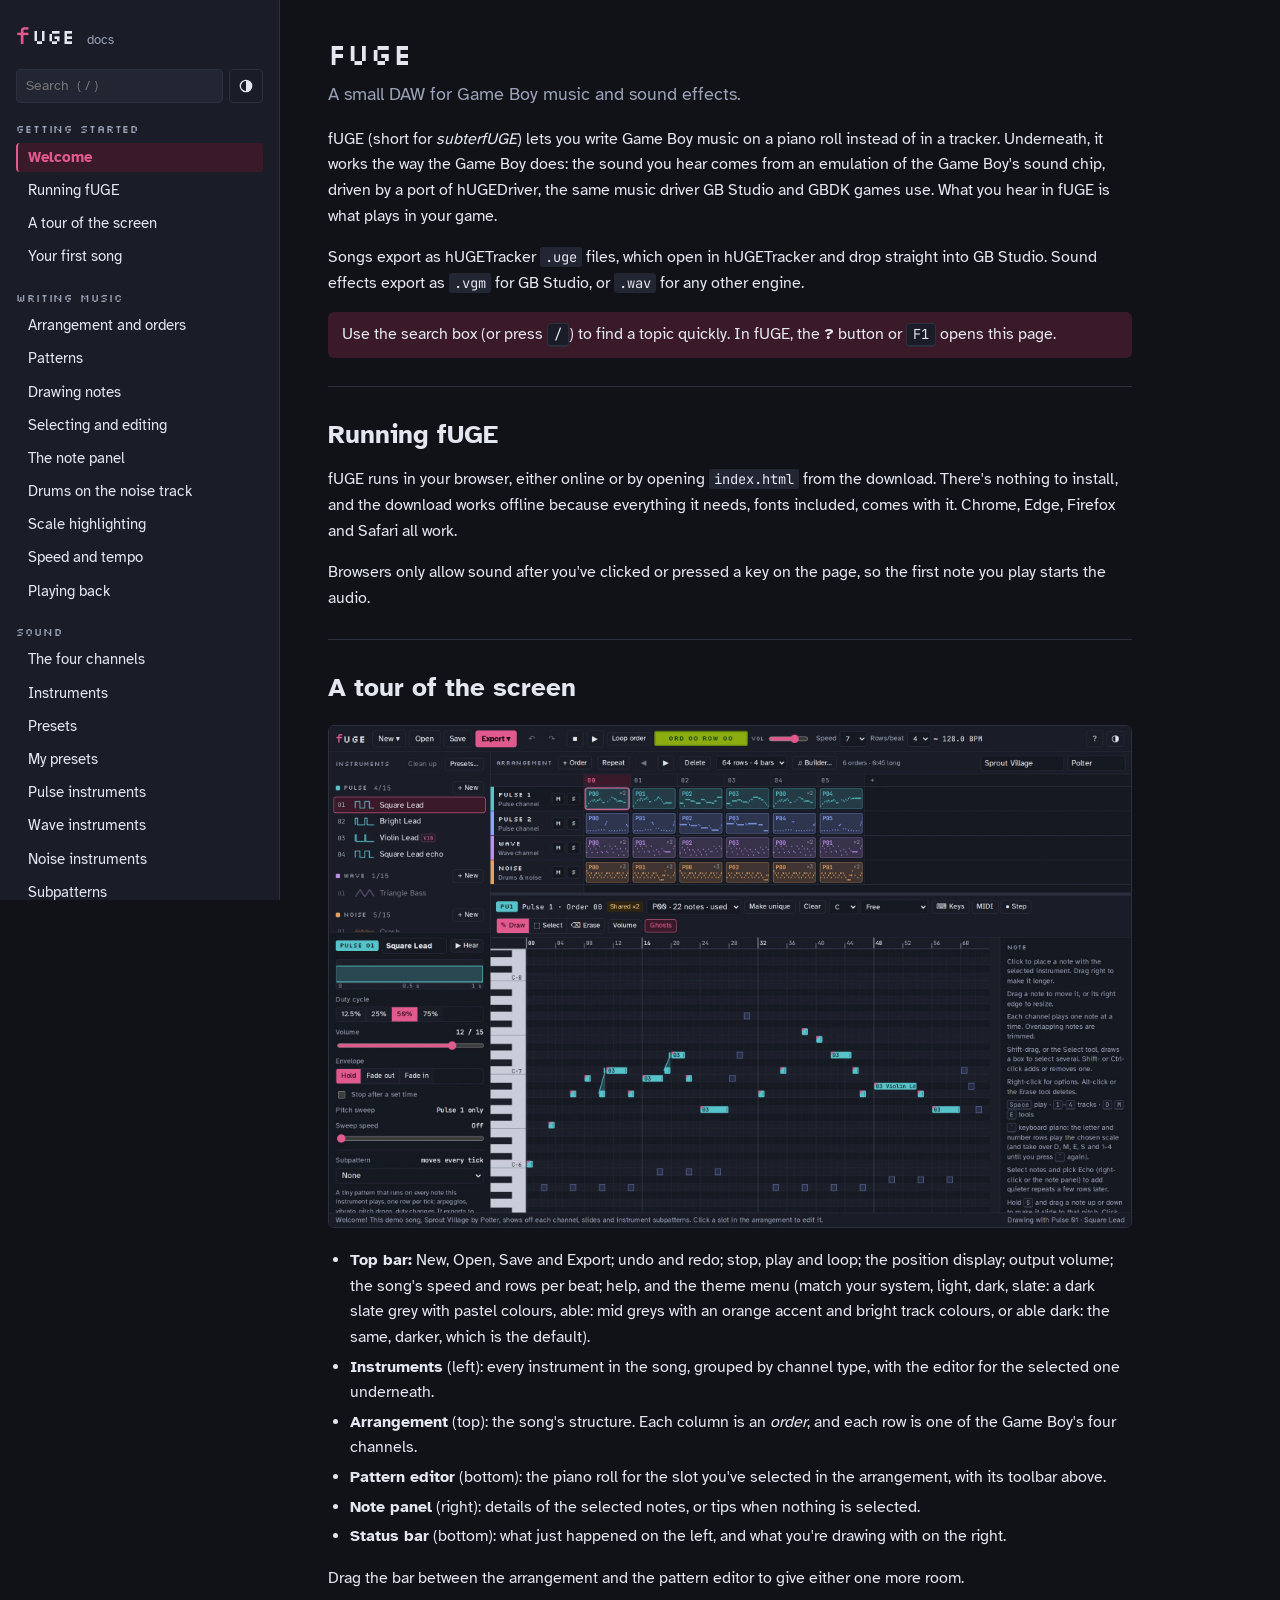
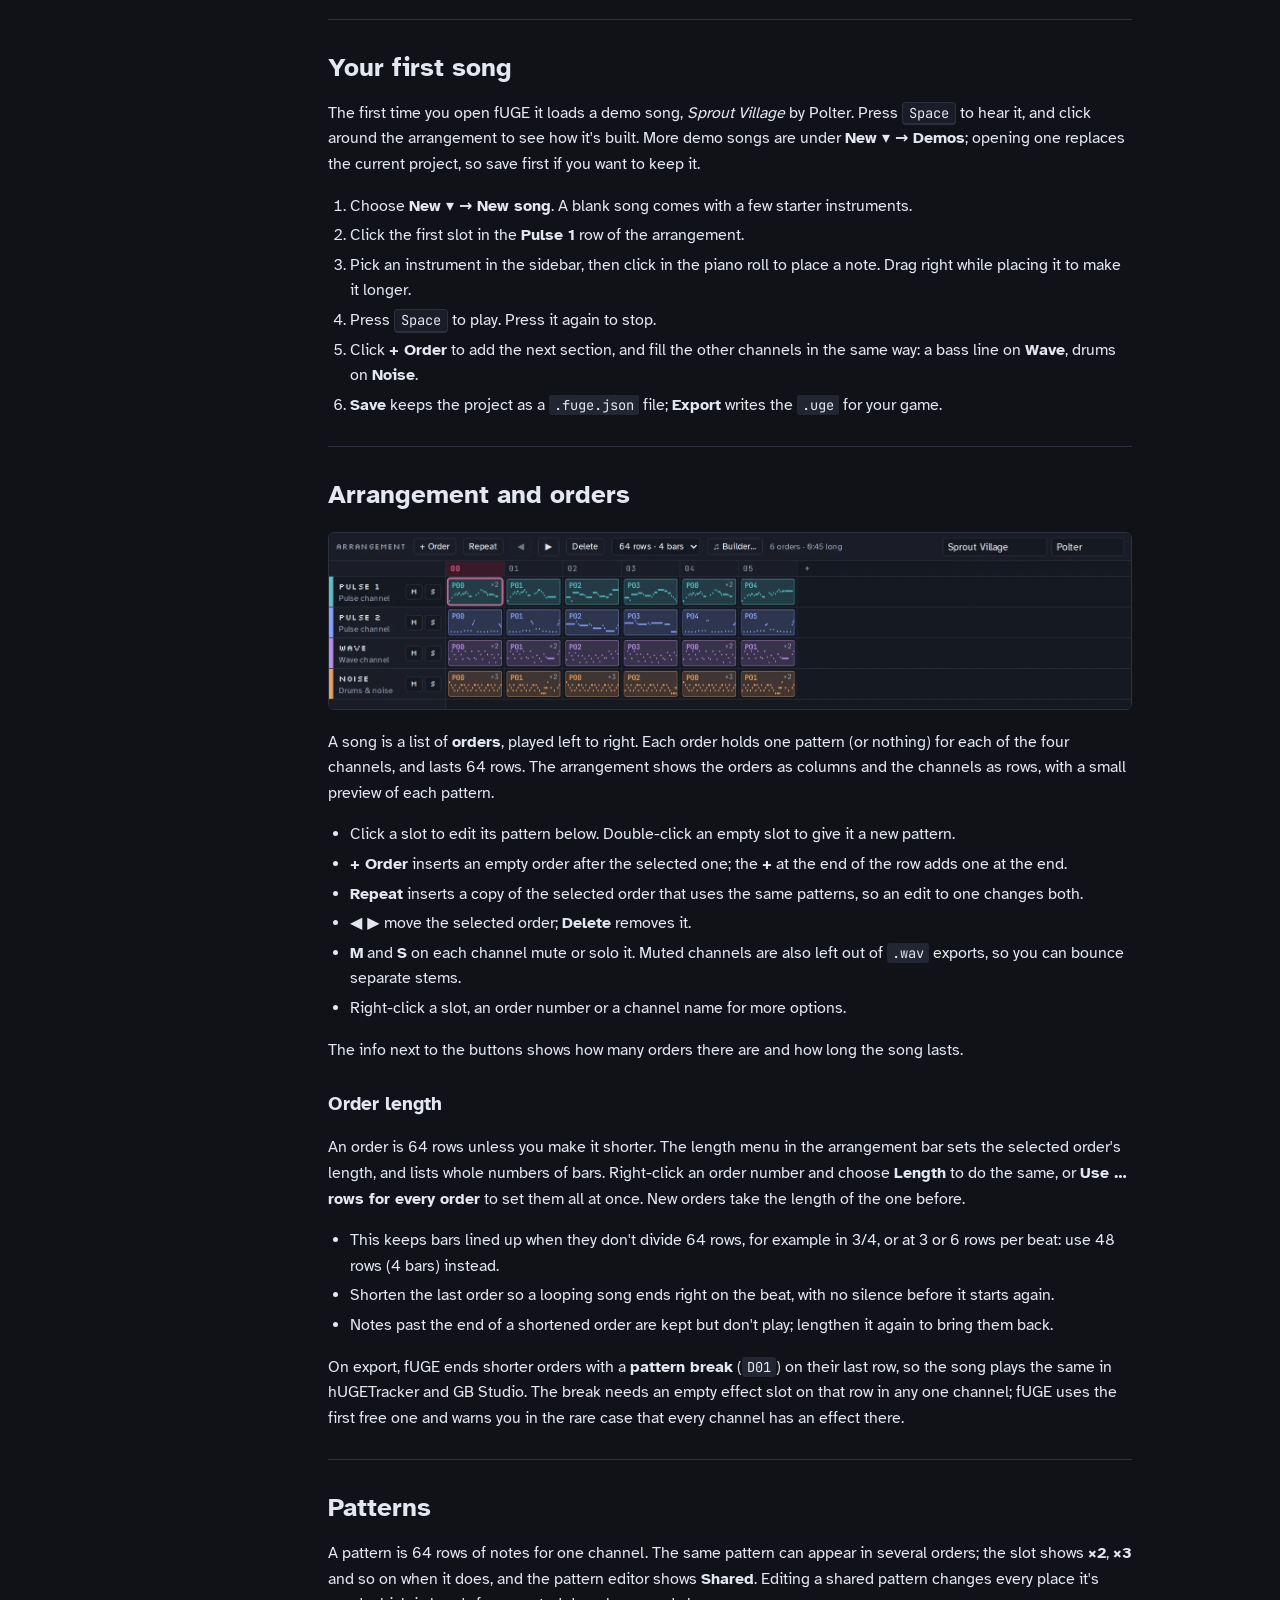
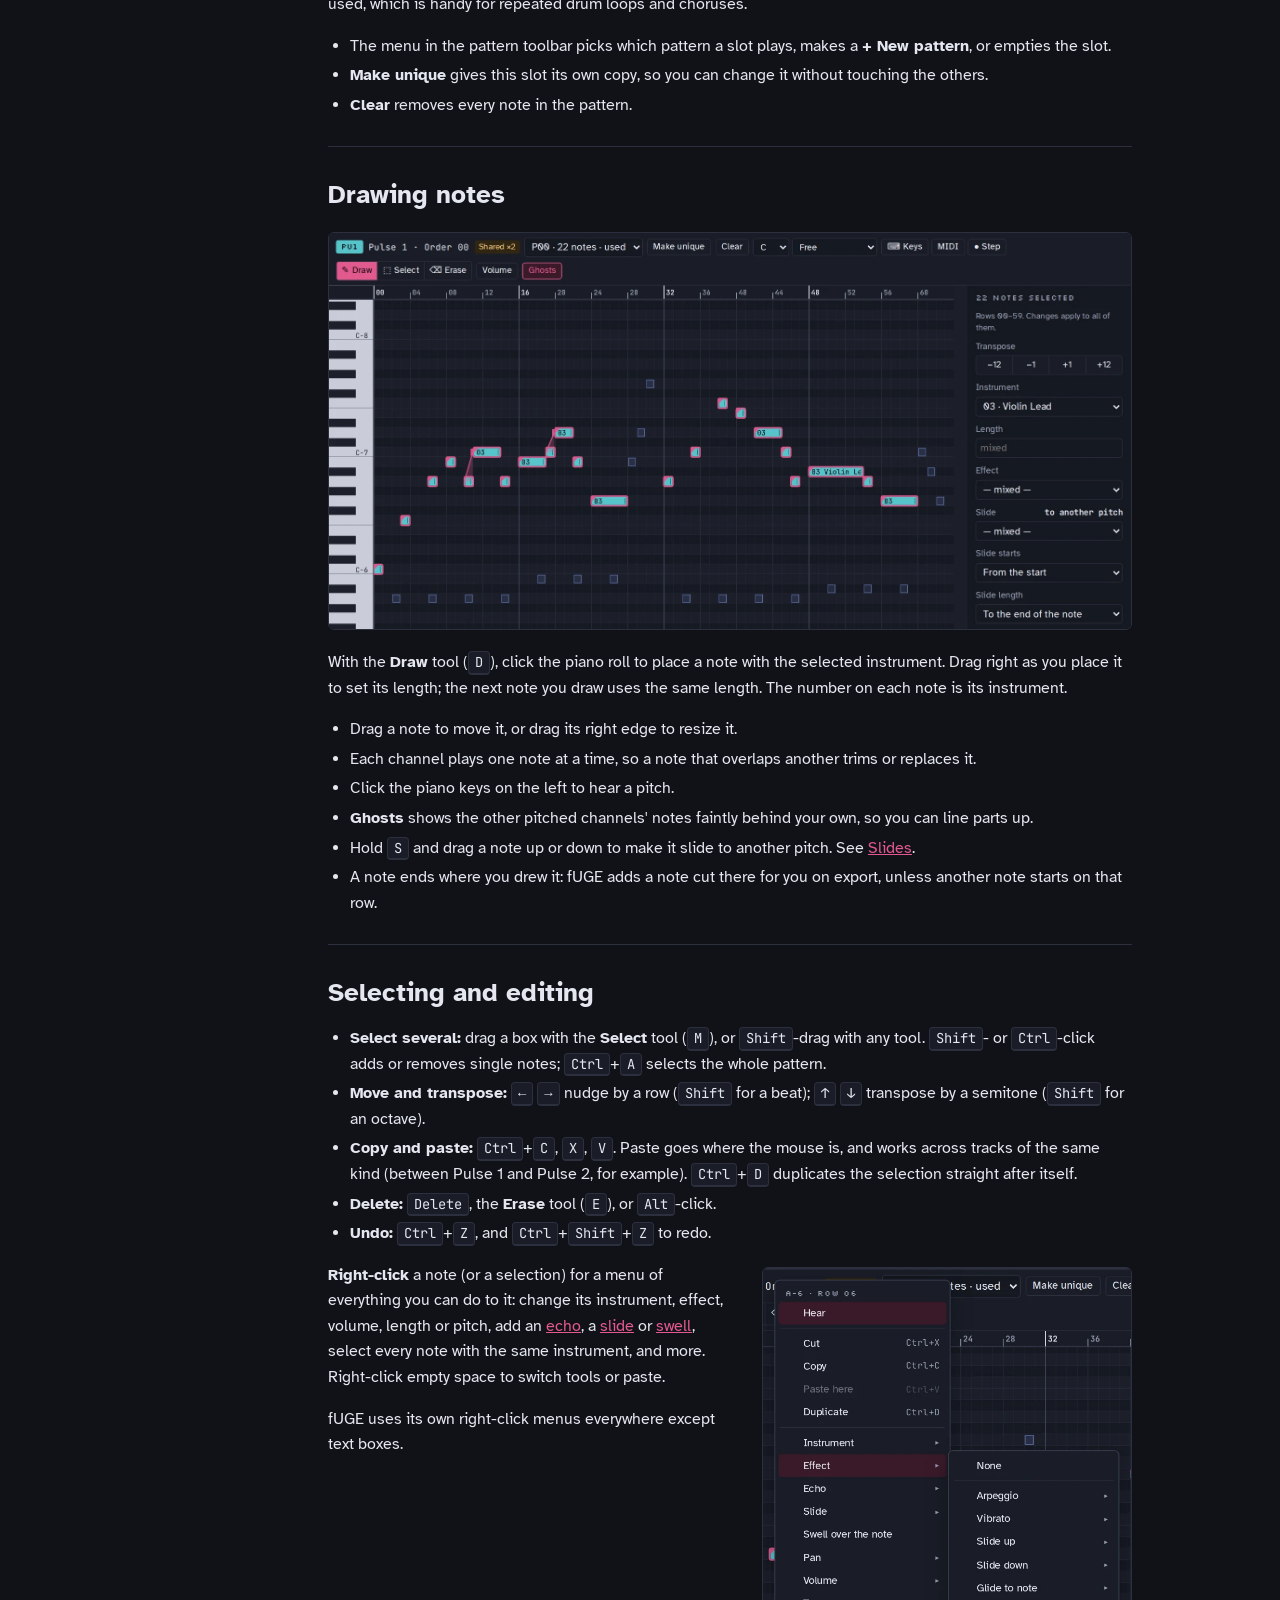
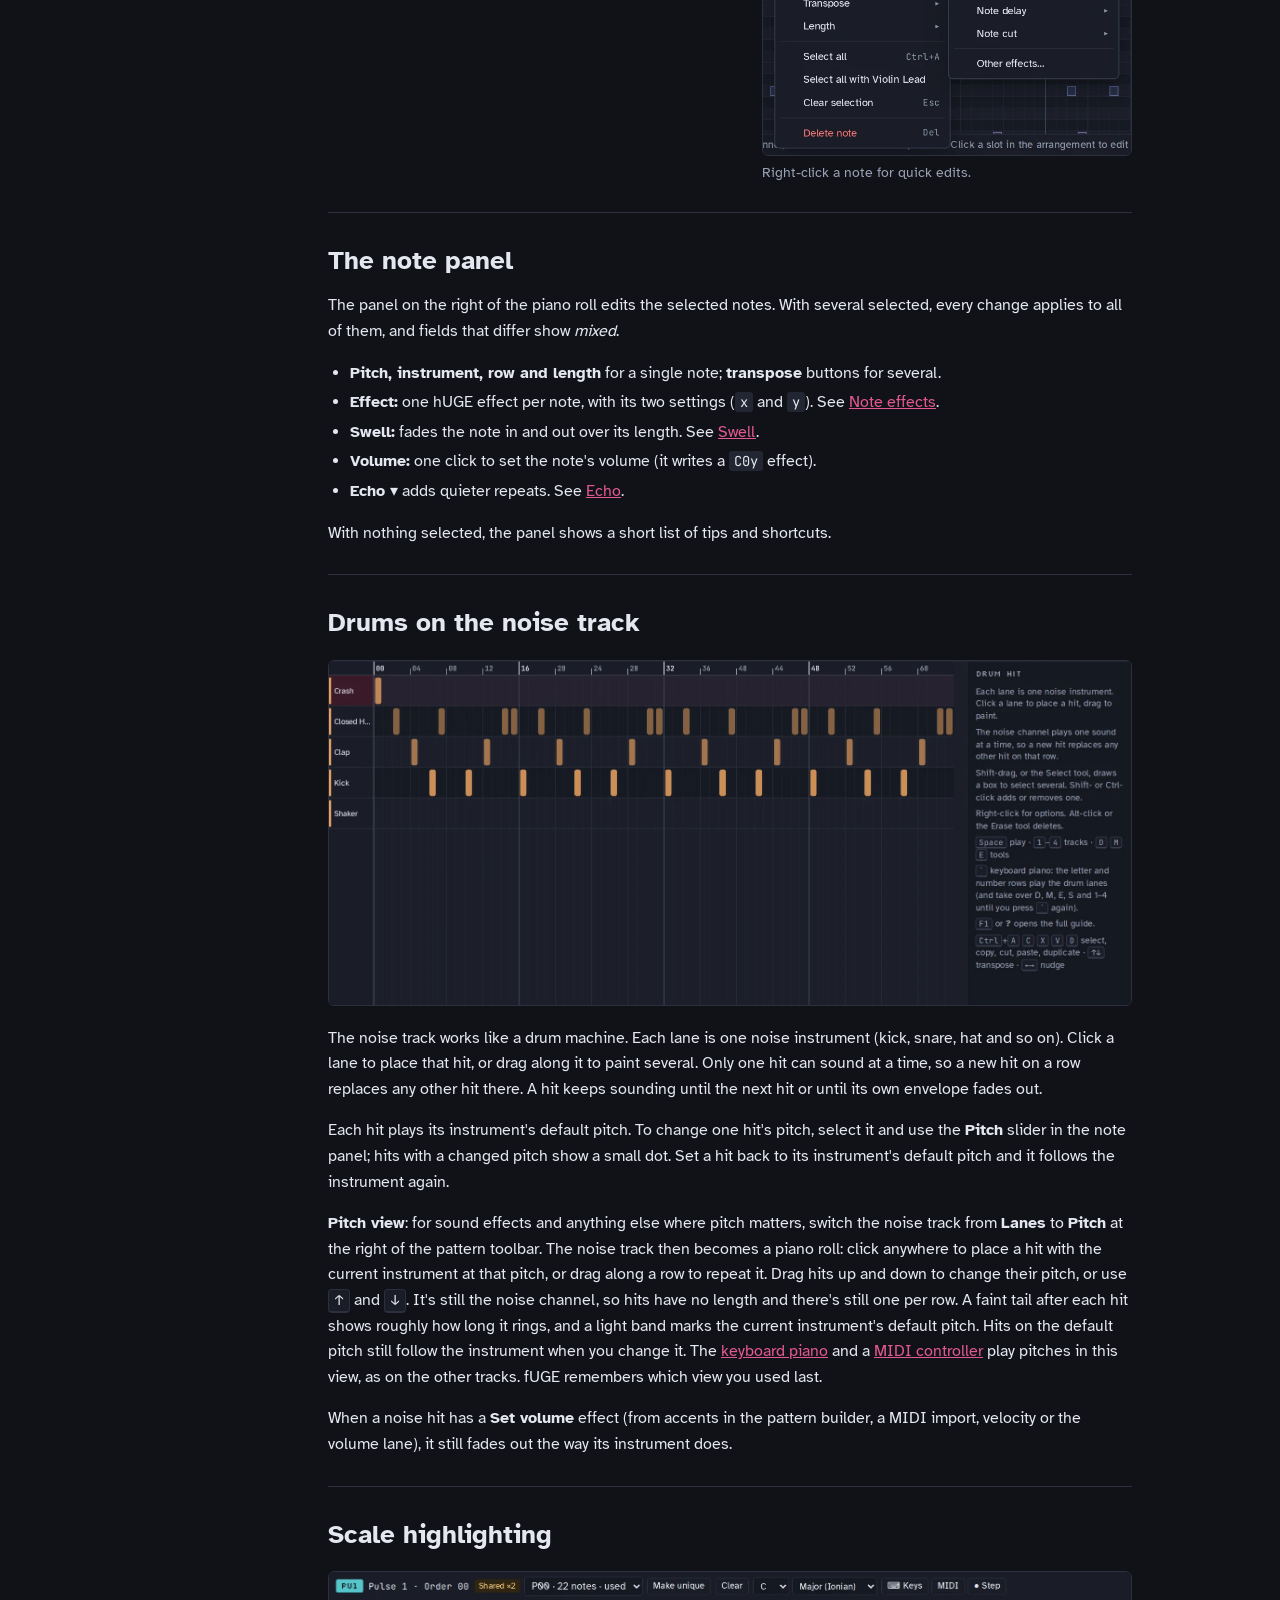
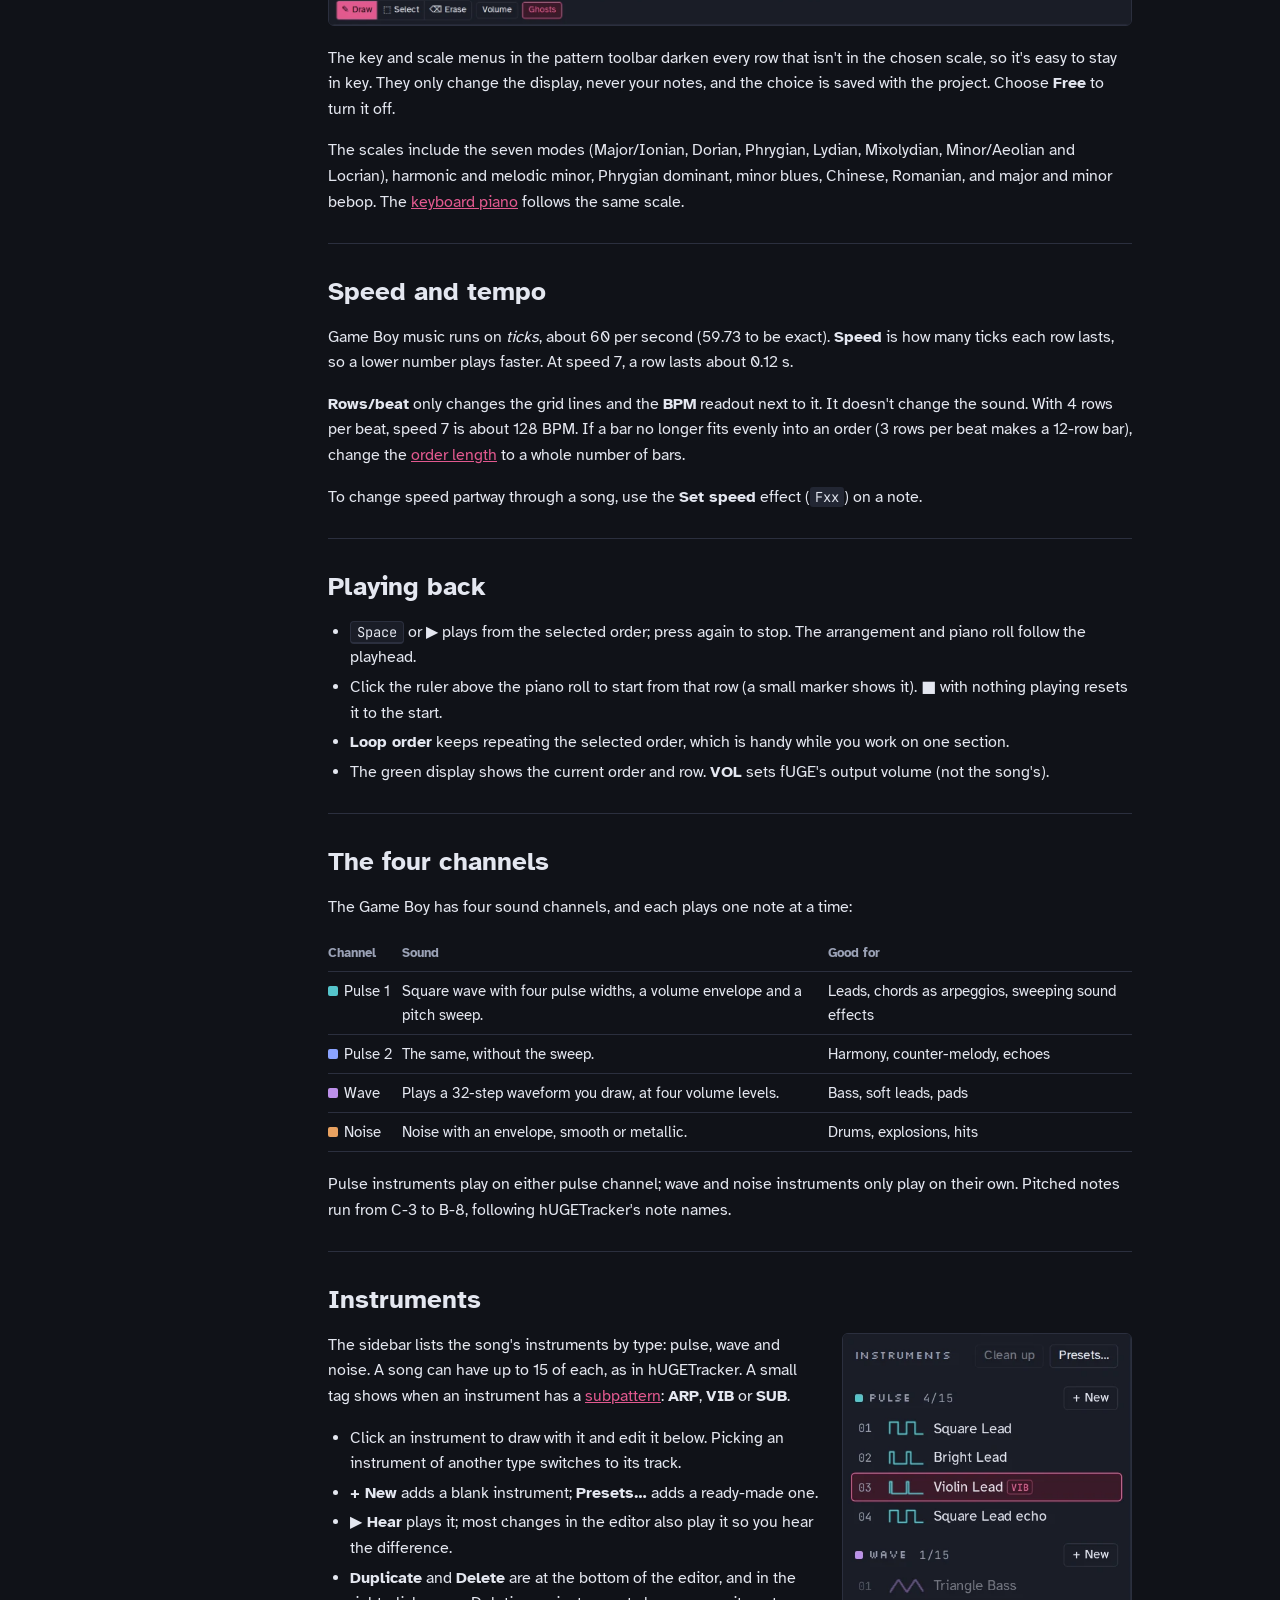
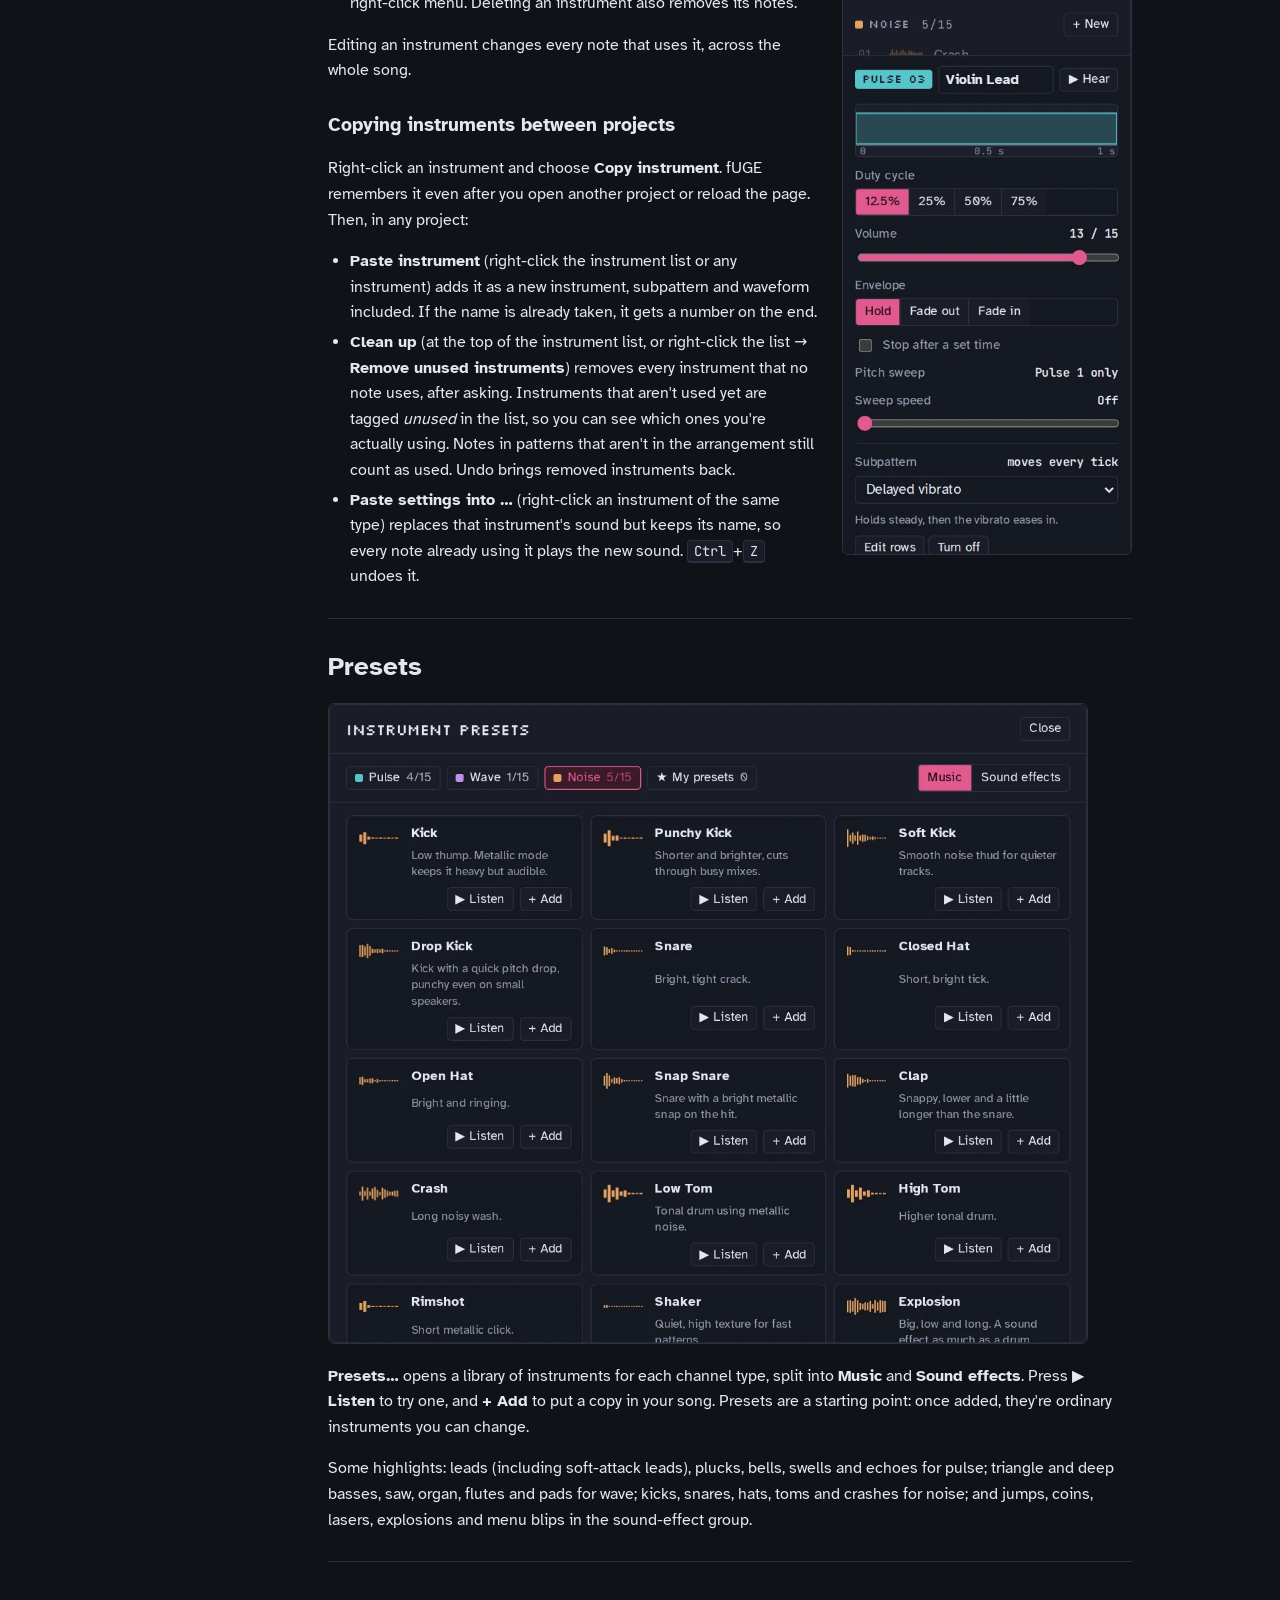
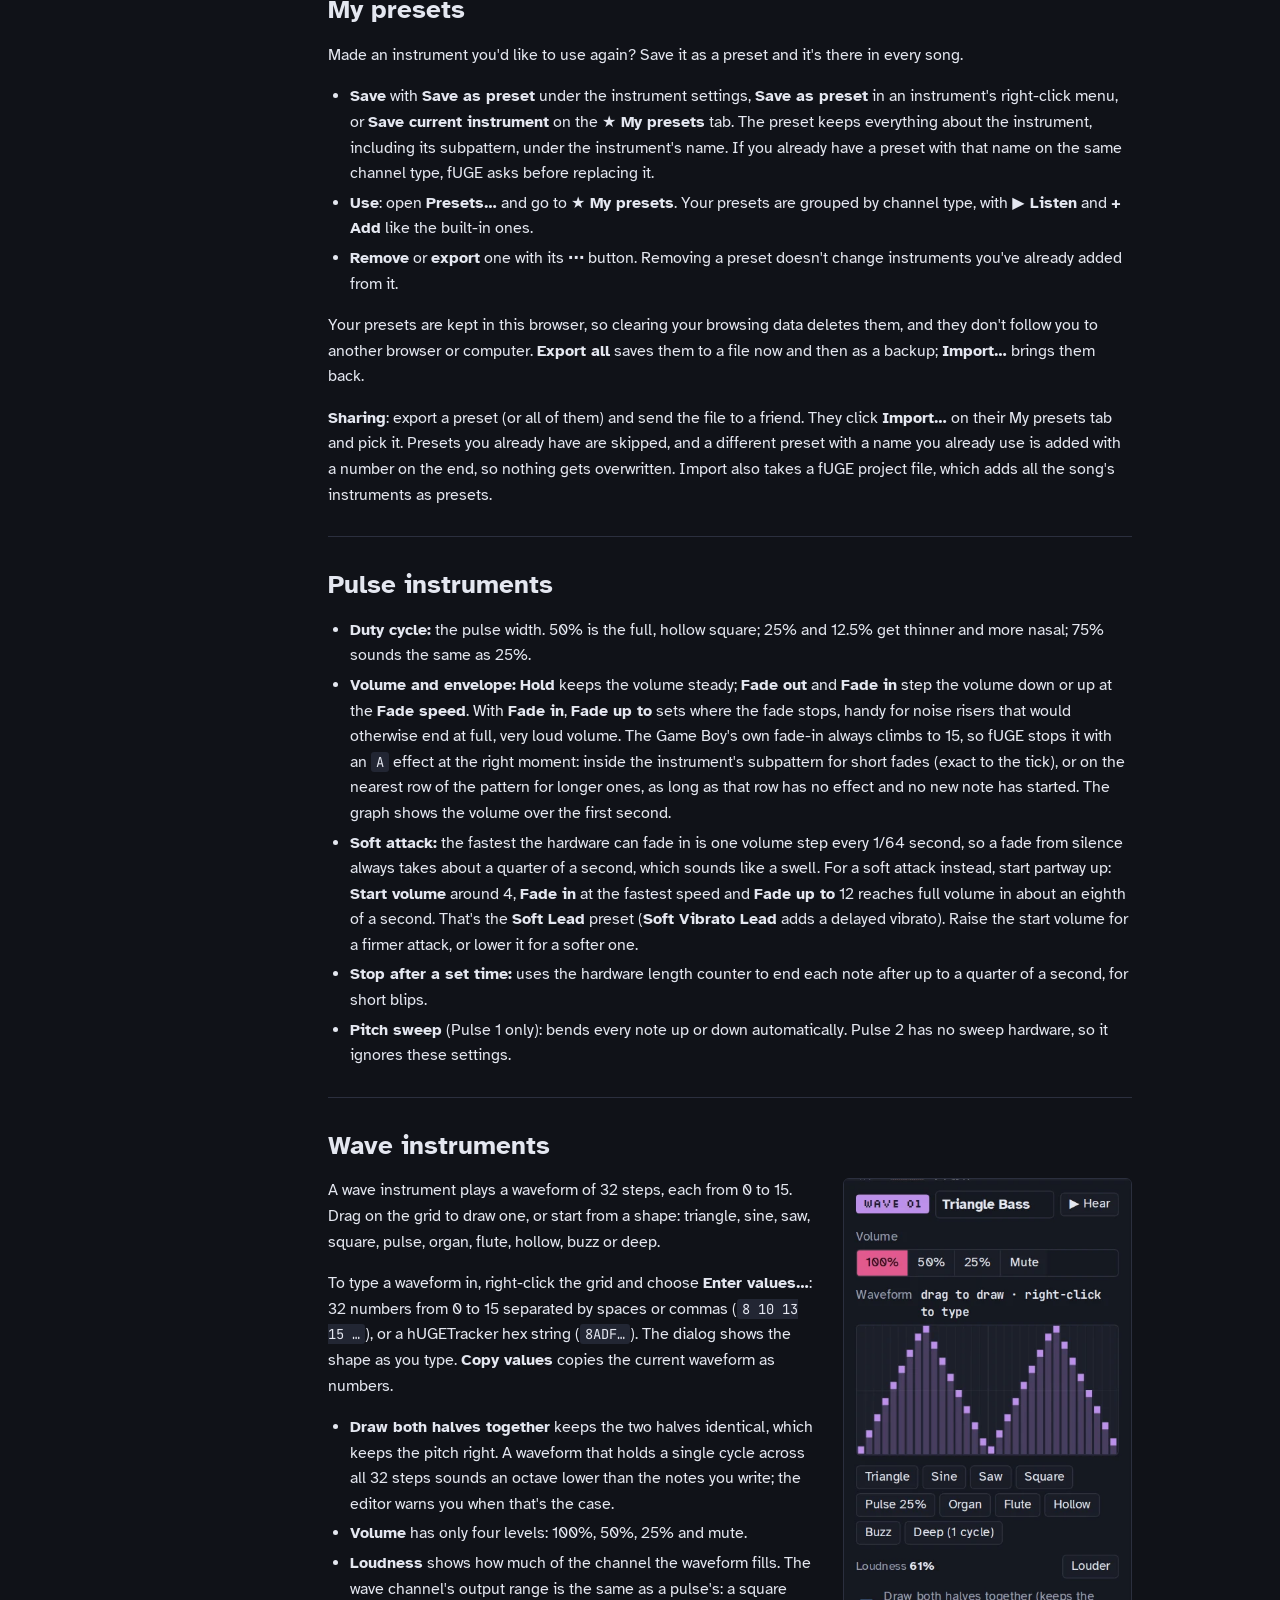
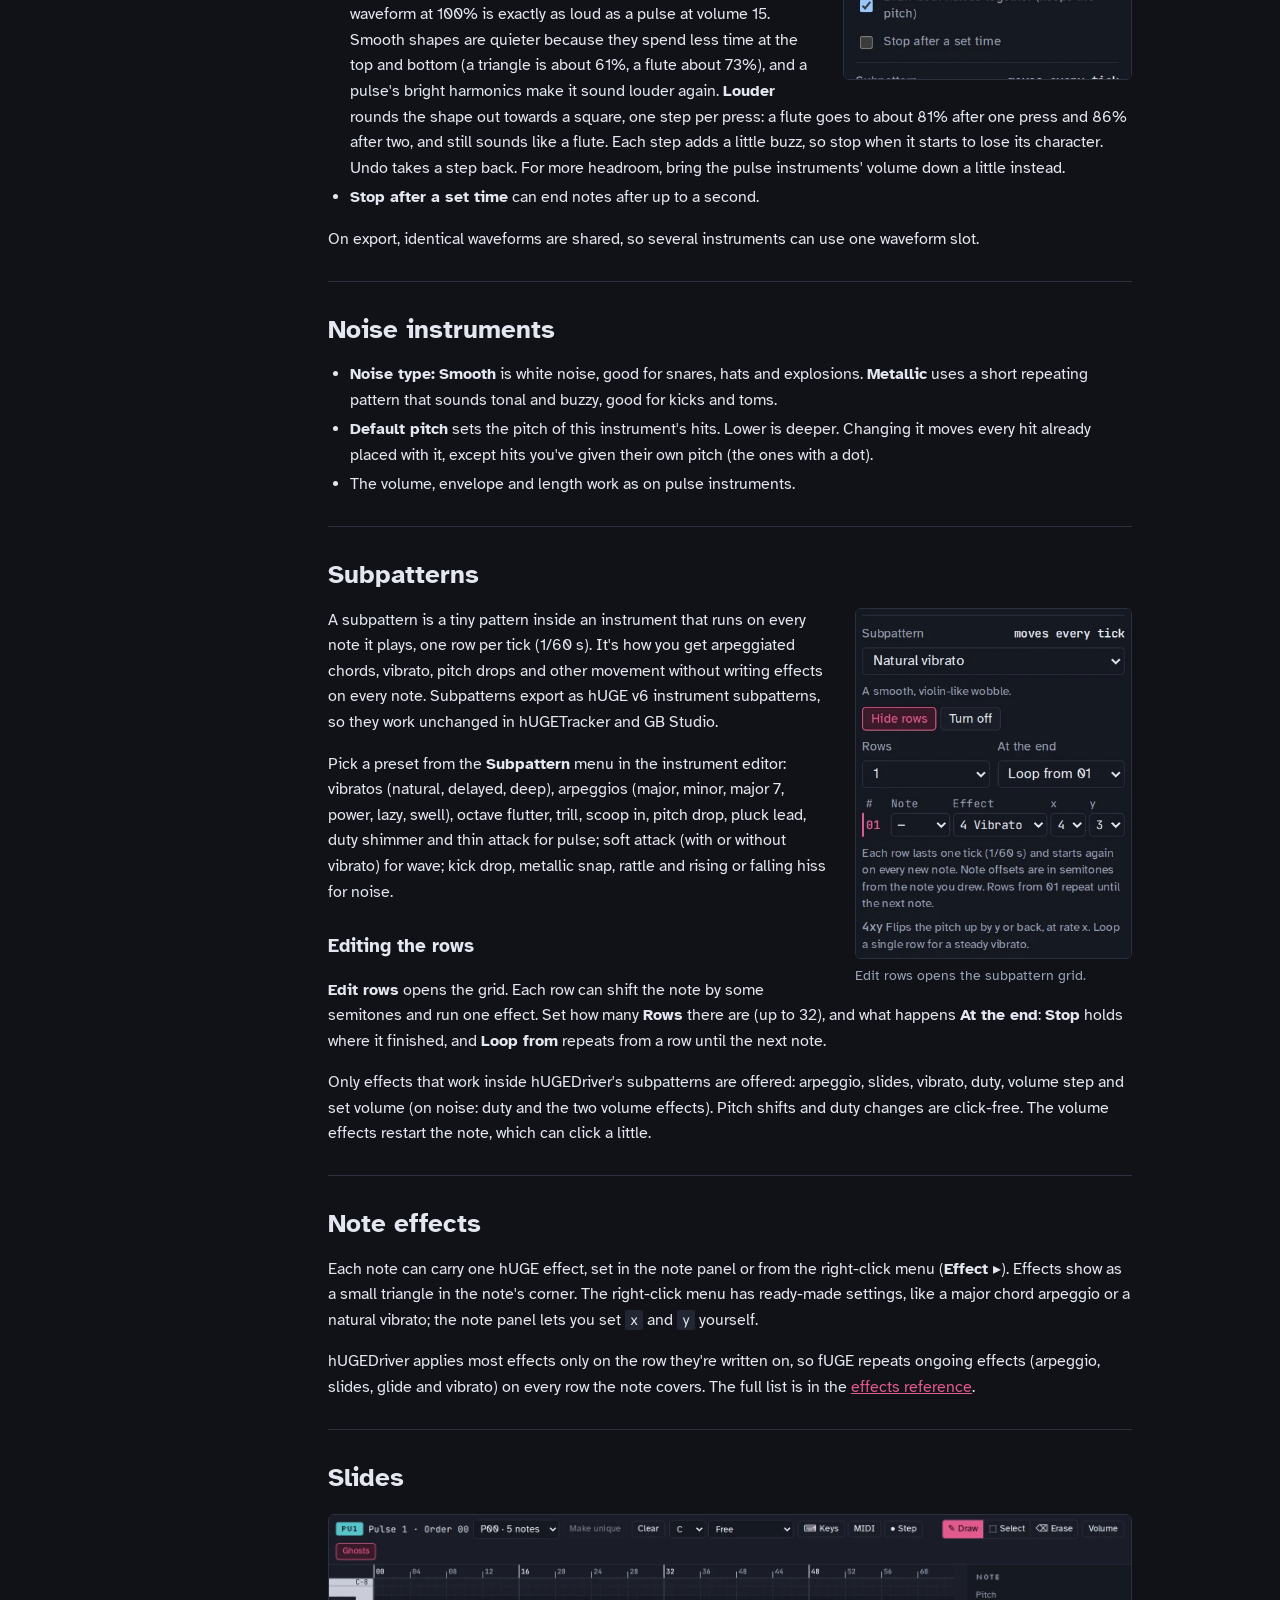
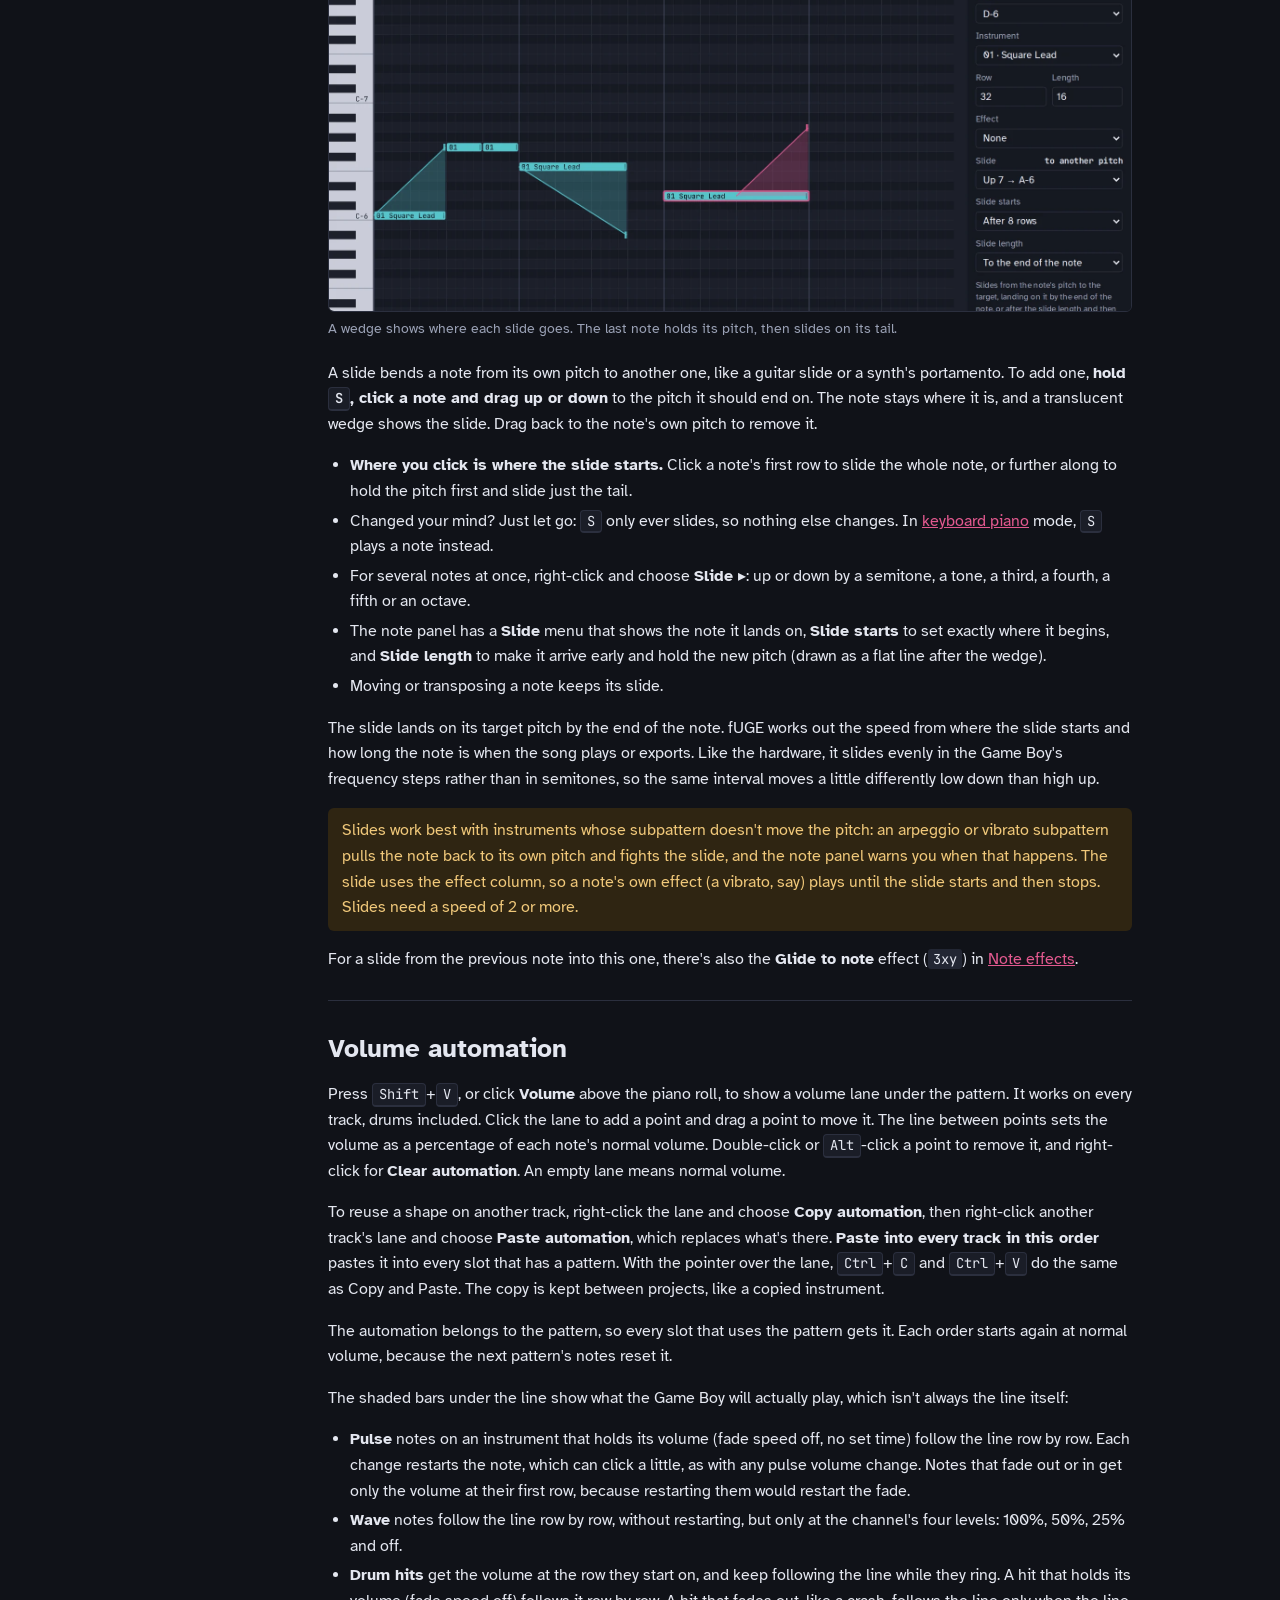
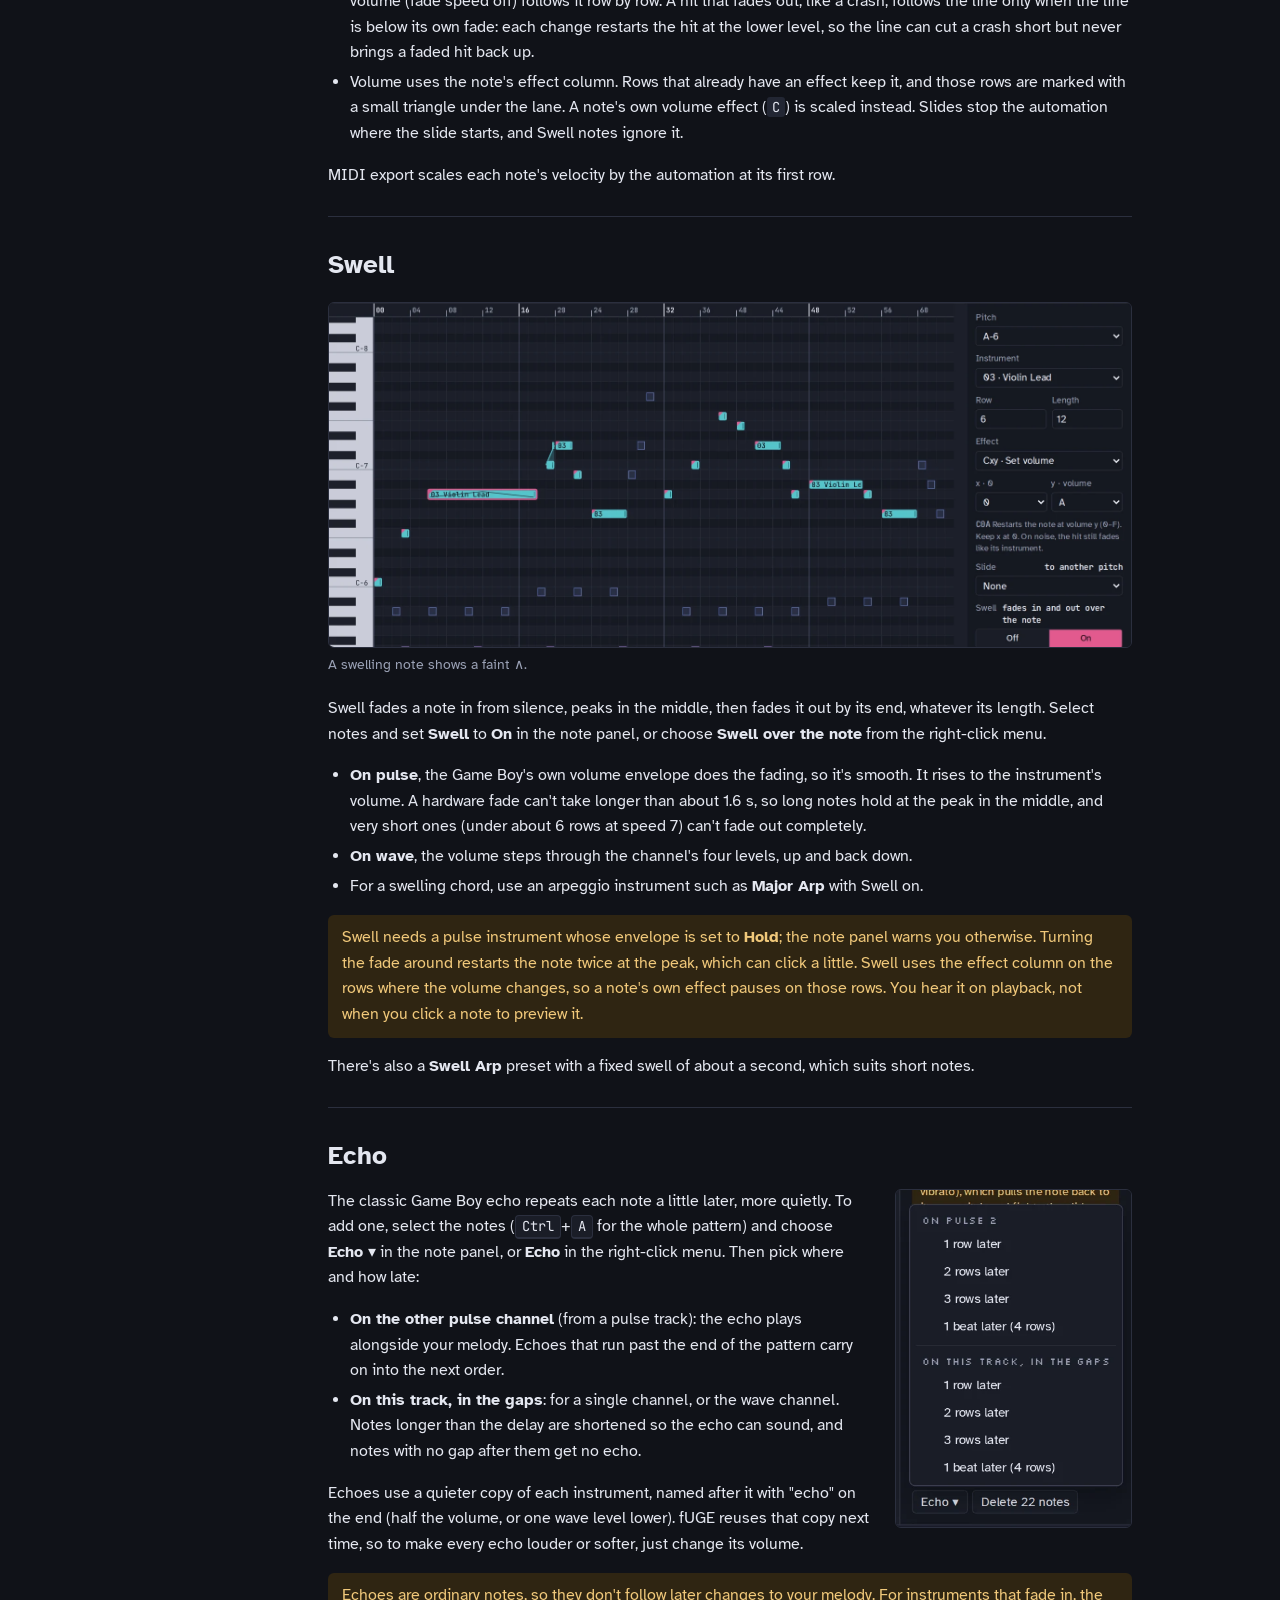
==== commit bf18b2b6: "Added pitch control to noise tracks and a custom preset feature" ====
--- a/docs/index.html
+++ b/docs/index.html
@@ -1 +1 @@
-<!doctype html> <html lang="en"> <head> <meta charset="utf-8"> <meta name="viewport" content="width=device-width,initial-scale=1"> <title>fUGE docs</title> <link rel="stylesheet" href="docs.css"> <script src="docs.js"></script> </head> <body> <div class="topbar"> <a class="brand" href="#welcome"><b>f</b>UGE <small>docs</small></a> <button class="icon-btn" id="menu" type="button" aria-label="Show contents">☰</button> </div> <div class="layout"> <aside class="side" aria-label="Contents"> <a class="brand" href="#welcome"><b>f</b>UGE <small>docs</small></a> <div class="side-tools"> <input type="search" id="search" placeholder="Search  ( / )" aria-label="Search the docs"> <button class="icon-btn" id="theme" type="button" title="Switch light/dark" aria-label="Switch between light and dark"><svg width="14" height="14" viewBox="0 0 16 16" aria-hidden="true"><circle cx="8" cy="8" r="6.5" fill="none" stroke="currentColor" stroke-width="1.5"/><path d="M8 1.5a6.5 6.5 0 0 1 0 13z" fill="currentColor"/></svg></button> </div> <nav class="nav"> <p class="none" id="noResults" hidden>Nothing matches. Try another word.</p> <div class="group"> <p>Getting started</p> <ul> <li><a href="#welcome">Welcome</a></li> <li><a href="#running">Running fUGE</a></li> <li><a href="#screen">A tour of the screen</a></li> <li><a href="#first-song">Your first song</a></li> </ul> </div> <div class="group"> <p>Writing music</p> <ul> <li><a href="#arrangement">Arrangement and orders</a></li> <li><a href="#patterns">Patterns</a></li> <li><a href="#drawing">Drawing notes</a></li> <li><a href="#editing">Selecting and editing</a></li> <li><a href="#note-panel">The note panel</a></li> <li><a href="#drums">Drums on the noise track</a></li> <li><a href="#scales">Scale highlighting</a></li> <li><a href="#tempo">Speed and tempo</a></li> <li><a href="#playback">Playing back</a></li> </ul> </div> <div class="group"> <p>Sound</p> <ul> <li><a href="#channels">The four channels</a></li> <li><a href="#instruments">Instruments</a></li> <li><a href="#presets">Presets</a></li> <li><a href="#pulse">Pulse instruments</a></li> <li><a href="#wave">Wave instruments</a></li> <li><a href="#noise">Noise instruments</a></li> <li><a href="#subpatterns">Subpatterns</a></li> <li><a href="#effects">Note effects</a></li> </ul> </div> <div class="group"> <p>Techniques</p> <ul> <li><a href="#slides">Slides</a></li> <li><a href="#swell">Swell</a></li> <li><a href="#automation">Volume automation</a></li> <li><a href="#echo">Echo</a></li> <li><a href="#panning">Panning</a></li> <li><a href="#keyboard-piano">Keyboard piano</a></li> <li><a href="#midi-controller">MIDI controller</a></li> <li><a href="#step-input">Step input</a></li> <li><a href="#builder">Pattern builder</a></li> </ul> </div> <div class="group"> <p>Sound effects</p> <ul> <li><a href="#sfx">Sound effect projects</a></li> <li><a href="#sfx-export">Exporting sound effects</a></li> </ul> </div> <div class="group"> <p>Files</p> <ul> <li><a href="#saving">Saving and autosave</a></li> <li><a href="#midi">Importing MIDI</a></li> <li><a href="#export">Exporting songs</a></li> <li><a href="#gb-studio">Using fUGE with GB Studio</a></li> <li><a href="#hugetracker">hUGETracker and GBDK</a></li> </ul> </div> <div class="group"> <p>Reference</p> <ul> <li><a href="#shortcuts">Keyboard shortcuts</a></li> <li><a href="#fx-ref">Effects reference</a></li> <li><a href="#limits">Limits and hardware quirks</a></li> </ul> </div> </nav> </aside> <main> <section id="welcome"> <h1>fUGE</h1> <p class="lead">A small DAW for Game Boy music and sound effects.</p> <p>fUGE (short for <i>subterfUGE</i>) lets you write Game Boy music on a piano roll instead of in a tracker. Underneath, it works the way the Game Boy does: the sound you hear comes from an emulation of the Game Boy's sound chip, driven by a port of hUGEDriver, the same music driver GB Studio and GBDK games use. What you hear in fUGE is what plays in your game.</p> <p>Songs export as hUGETracker <code>.uge</code> files, which open in hUGETracker and drop straight into GB Studio. Sound effects export as <code>.vgm</code> for GB Studio, or <code>.wav</code> for any other engine.</p> <div class="tip"><p>Use the search box (or press <kbd>/</kbd>) to find a topic quickly. In fUGE, the <b>?</b> button or <kbd>F1</kbd> opens this page.</p></div> </section> <section id="running"> <h2>Running fUGE</h2> <p>fUGE runs in your browser, either online or by opening <code>index.html</code> from the download. There's nothing to install, and the download works offline because everything it needs, fonts included, comes with it. Chrome, Edge, Firefox and Safari all work.</p> <p>Browsers only allow sound after you've clicked or pressed a key on the page, so the first note you play starts the audio.</p> </section> <section id="screen"> <h2>A tour of the screen</h2> <figure> <img class="light" src="img/overview-light.webp" alt="The whole fUGE window" width="1440" height="900" loading="lazy"> <img class="dark" src="img/overview-dark.webp" alt="The whole fUGE window" width="1440" height="900" loading="lazy"> </figure> <ul> <li><b>Top bar:</b> New, Open, Save and Export; undo and redo; stop, play and loop; the position display; output volume; the song's speed and rows per beat; help, and the theme menu (match your system, light, dark, slate: a dark slate grey with pastel colours, able: mid greys with an orange accent and bright track colours, or able dark: the same, darker, which is the default).</li> <li><b>Instruments</b> (left): every instrument in the song, grouped by channel type, with the editor for the selected one underneath.</li> <li><b>Arrangement</b> (top): the song's structure. Each column is an <i>order</i>, and each row is one of the Game Boy's four channels.</li> <li><b>Pattern editor</b> (bottom): the piano roll for the slot you've selected in the arrangement, with its toolbar above.</li> <li><b>Note panel</b> (right): details of the selected notes, or tips when nothing is selected.</li> <li><b>Status bar</b> (bottom): what just happened on the left, and what you're drawing with on the right.</li> </ul> <p>Drag the bar between the arrangement and the pattern editor to give either one more room.</p> </section> <section id="first-song"> <h2>Your first song</h2> <p>The first time you open fUGE it loads a demo song, <i>Sprout Village</i> by Polter. Press <kbd>Space</kbd> to hear it, and click around the arrangement to see how it's built. More demo songs are under <b>New ▾ → Demos</b>; opening one replaces the current project, so save first if you want to keep it.</p> <ol> <li>Choose <b>New ▾ → New song</b>. A blank song comes with a few starter instruments.</li> <li>Click the first slot in the <b>Pulse 1</b> row of the arrangement.</li> <li>Pick an instrument in the sidebar, then click in the piano roll to place a note. Drag right while placing it to make it longer.</li> <li>Press <kbd>Space</kbd> to play. Press it again to stop.</li> <li>Click <b>+ Order</b> to add the next section, and fill the other channels in the same way: a bass line on <b>Wave</b>, drums on <b>Noise</b>.</li> <li><b>Save</b> keeps the project as a <code>.fuge.json</code> file; <b>Export</b> writes the <code>.uge</code> for your game.</li> </ol> </section> <section id="arrangement"> <h2>Arrangement and orders</h2> <figure> <img class="light" src="img/arrangement-light.webp" alt="The arrangement panel" width="1150" height="252" loading="lazy"> <img class="dark" src="img/arrangement-dark.webp" alt="The arrangement panel" width="1150" height="252" loading="lazy"> </figure> <p>A song is a list of <b>orders</b>, played left to right. Each order holds one pattern (or nothing) for each of the four channels, and lasts 64 rows. The arrangement shows the orders as columns and the channels as rows, with a small preview of each pattern.</p> <ul> <li>Click a slot to edit its pattern below. Double-click an empty slot to give it a new pattern.</li> <li><b>+ Order</b> inserts an empty order after the selected one; the <b>+</b> at the end of the row adds one at the end.</li> <li><b>Repeat</b> inserts a copy of the selected order that uses the same patterns, so an edit to one changes both.</li> <li><b>◀ ▶</b> move the selected order; <b>Delete</b> removes it.</li> <li><b>M</b> and <b>S</b> on each channel mute or solo it. Muted channels are also left out of <code>.wav</code> exports, so you can bounce separate stems.</li> <li>Right-click a slot, an order number or a channel name for more options.</li> </ul> <p>The info next to the buttons shows how many orders there are and how long the song lasts.</p> <h3>Order length</h3> <p>An order is 64 rows unless you make it shorter. The length menu in the arrangement bar sets the selected order's length, and lists whole numbers of bars. Right-click an order number and choose <b>Length</b> to do the same, or <b>Use … rows for every order</b> to set them all at once. New orders take the length of the one before.</p> <ul> <li>This keeps bars lined up when they don't divide 64 rows, for example in 3/4, or at 3 or 6 rows per beat: use 48 rows (4 bars) instead.</li> <li>Shorten the last order so a looping song ends right on the beat, with no silence before it starts again.</li> <li>Notes past the end of a shortened order are kept but don't play; lengthen it again to bring them back.</li> </ul> <p>On export, fUGE ends shorter orders with a <b>pattern break</b> (<code>D01</code>) on their last row, so the song plays the same in hUGETracker and GB Studio. The break needs an empty effect slot on that row in any one channel; fUGE uses the first free one and warns you in the rare case that every channel has an effect there.</p> </section> <section id="patterns"> <h2>Patterns</h2> <p>A pattern is 64 rows of notes for one channel. The same pattern can appear in several orders; the slot shows <b>×2</b>, <b>×3</b> and so on when it does, and the pattern editor shows <b>Shared</b>. Editing a shared pattern changes every place it's used, which is handy for repeated drum loops and choruses.</p> <ul> <li>The menu in the pattern toolbar picks which pattern a slot plays, makes a <b>+ New pattern</b>, or empties the slot.</li> <li><b>Make unique</b> gives this slot its own copy, so you can change it without touching the others.</li> <li><b>Clear</b> removes every note in the pattern.</li> </ul> </section> <section id="drawing"> <h2>Drawing notes</h2> <figure> <img class="light" src="img/pattern-light.webp" alt="The pattern editor with a pattern selected" width="1150" height="568" loading="lazy"> <img class="dark" src="img/pattern-dark.webp" alt="The pattern editor with a pattern selected" width="1150" height="568" loading="lazy"> </figure> <p>With the <b>Draw</b> tool (<kbd>D</kbd>), click the piano roll to place a note with the selected instrument. Drag right as you place it to set its length; the next note you draw uses the same length. The number on each note is its instrument.</p> <ul> <li>Drag a note to move it, or drag its right edge to resize it.</li> <li>Each channel plays one note at a time, so a note that overlaps another trims or replaces it.</li> <li>Click the piano keys on the left to hear a pitch.</li> <li><b>Ghosts</b> shows the other pitched channels' notes faintly behind your own, so you can line parts up.</li> <li>Hold <kbd>S</kbd> and drag a note up or down to make it slide to another pitch. See <a href="#slides">Slides</a>.</li> <li>A note ends where you drew it: fUGE adds a note cut there for you on export, unless another note starts on that row.</li> </ul> </section> <section id="editing"> <h2>Selecting and editing</h2> <ul> <li><b>Select several:</b> drag a box with the <b>Select</b> tool (<kbd>M</kbd>), or <kbd>Shift</kbd>-drag with any tool. <kbd>Shift</kbd>- or <kbd>Ctrl</kbd>-click adds or removes single notes; <kbd>Ctrl</kbd>+<kbd>A</kbd> selects the whole pattern.</li> <li><b>Move and transpose:</b> <kbd>←</kbd> <kbd>→</kbd> nudge by a row (<kbd>Shift</kbd> for a beat); <kbd>↑</kbd> <kbd>↓</kbd> transpose by a semitone (<kbd>Shift</kbd> for an octave).</li> <li><b>Copy and paste:</b> <kbd>Ctrl</kbd>+<kbd>C</kbd>, <kbd>X</kbd>, <kbd>V</kbd>. Paste goes where the mouse is, and works across tracks of the same kind (between Pulse 1 and Pulse 2, for example). <kbd>Ctrl</kbd>+<kbd>D</kbd> duplicates the selection straight after itself.</li> <li><b>Delete:</b> <kbd>Delete</kbd>, the <b>Erase</b> tool (<kbd>E</kbd>), or <kbd>Alt</kbd>-click.</li> <li><b>Undo:</b> <kbd>Ctrl</kbd>+<kbd>Z</kbd>, and <kbd>Ctrl</kbd>+<kbd>Shift</kbd>+<kbd>Z</kbd> to redo.</li> </ul> <figure class="side-shot"> <img class="light" src="img/note-menu-light.webp" alt="The right-click menu on a note, with the Effect submenu open" width="447" height="569" loading="lazy"> <img class="dark" src="img/note-menu-dark.webp" alt="The right-click menu on a note, with the Effect submenu open" width="447" height="569" loading="lazy"> <figcaption>Right-click a note for quick edits.</figcaption> </figure> <p><b>Right-click</b> a note (or a selection) for a menu of everything you can do to it: change its instrument, effect, volume, length or pitch, add an <a href="#echo">echo</a>, a <a href="#slides">slide</a> or <a href="#swell">swell</a>, select every note with the same instrument, and more. Right-click empty space to switch tools or paste.</p> <p>fUGE uses its own right-click menus everywhere except text boxes.</p> <div class="clear"></div> </section> <section id="note-panel"> <h2>The note panel</h2> <p>The panel on the right of the piano roll edits the selected notes. With several selected, every change applies to all of them, and fields that differ show <i>mixed</i>.</p> <ul> <li><b>Pitch, instrument, row and length</b> for a single note; <b>transpose</b> buttons for several.</li> <li><b>Effect:</b> one hUGE effect per note, with its two settings (<code>x</code> and <code>y</code>). See <a href="#effects">Note effects</a>.</li> <li><b>Swell:</b> fades the note in and out over its length. See <a href="#swell">Swell</a>.</li> <li><b>Volume:</b> one click to set the note's volume (it writes a <code>C0y</code> effect).</li> <li><b>Echo ▾</b> adds quieter repeats. See <a href="#echo">Echo</a>.</li> </ul> <p>With nothing selected, the panel shows a short list of tips and shortcuts.</p> </section> <section id="drums"> <h2>Drums on the noise track</h2> <figure> <img class="light" src="img/drums-light.webp" alt="The noise track as drum lanes" width="1150" height="527" loading="lazy"> <img class="dark" src="img/drums-dark.webp" alt="The noise track as drum lanes" width="1150" height="527" loading="lazy"> </figure> <p>The noise track works like a drum machine. Each lane is one noise instrument (kick, snare, hat and so on). Click a lane to place that hit, or drag along it to paint several. Only one hit can sound at a time, so a new hit on a row replaces any other hit there. A hit keeps sounding until the next hit or until its own envelope fades out.</p> <p>Each hit plays its instrument's default pitch. To change one hit's pitch, select it and use the <b>Pitch</b> slider in the note panel; hits with a changed pitch show a small dot. Set a hit back to its instrument's default pitch and it follows the instrument again.</p> </section> <section id="scales"> <h2>Scale highlighting</h2> <figure> <img class="light" src="img/pattern-bar-light.webp" alt="The pattern toolbar with the key and scale menus" width="1150" height="41" loading="lazy"> <img class="dark" src="img/pattern-bar-dark.webp" alt="The pattern toolbar with the key and scale menus" width="1150" height="41" loading="lazy"> </figure> <p>The key and scale menus in the pattern toolbar darken every row that isn't in the chosen scale, so it's easy to stay in key. They only change the display, never your notes, and the choice is saved with the project. Choose <b>Free</b> to turn it off.</p> <p>The scales include the seven modes (Major/Ionian, Dorian, Phrygian, Lydian, Mixolydian, Minor/Aeolian and Locrian), harmonic and melodic minor, Phrygian dominant, minor blues, Chinese, Romanian, and major and minor bebop. The <a href="#keyboard-piano">keyboard piano</a> follows the same scale.</p> </section> <section id="tempo"> <h2>Speed and tempo</h2> <p>Game Boy music runs on <i>ticks</i>, about 60 per second (59.73 to be exact). <b>Speed</b> is how many ticks each row lasts, so a lower number plays faster. At speed 7, a row lasts about 0.12 s.</p> <p><b>Rows/beat</b> only changes the grid lines and the <b>BPM</b> readout next to it. It doesn't change the sound. With 4 rows per beat, speed 7 is about 128 BPM. If a bar no longer fits evenly into an order (3 rows per beat makes a 12-row bar), change the <a href="#arrangement">order length</a> to a whole number of bars.</p> <p>To change speed partway through a song, use the <b>Set speed</b> effect (<code>Fxx</code>) on a note.</p> </section> <section id="playback"> <h2>Playing back</h2> <ul> <li><kbd>Space</kbd> or <b>▶</b> plays from the selected order; press again to stop. The arrangement and piano roll follow the playhead.</li> <li>Click the ruler above the piano roll to start from that row (a small marker shows it). <b>■</b> with nothing playing resets it to the start.</li> <li><b>Loop order</b> keeps repeating the selected order, which is handy while you work on one section.</li> <li>The green display shows the current order and row. <b>VOL</b> sets fUGE's output volume (not the song's).</li> </ul> </section> <section id="channels"> <h2>The four channels</h2> <p>The Game Boy has four sound channels, and each plays one note at a time:</p> <table> <tr><th>Channel</th><th>Sound</th><th>Good for</th></tr> <tr><td><span class="ch" style="background:var(--ch1)"></span>Pulse 1</td><td>Square wave with four pulse widths, a volume envelope and a pitch sweep.</td><td>Leads, chords as arpeggios, sweeping sound effects</td></tr> <tr><td><span class="ch" style="background:var(--ch2)"></span>Pulse 2</td><td>The same, without the sweep.</td><td>Harmony, counter-melody, echoes</td></tr> <tr><td><span class="ch" style="background:var(--ch3)"></span>Wave</td><td>Plays a 32-step waveform you draw, at four volume levels.</td><td>Bass, soft leads, pads</td></tr> <tr><td><span class="ch" style="background:var(--ch4)"></span>Noise</td><td>Noise with an envelope, smooth or metallic.</td><td>Drums, explosions, hits</td></tr> </table> <p>Pulse instruments play on either pulse channel; wave and noise instruments only play on their own. Pitched notes run from C-3 to B-8, following hUGETracker's note names.</p> </section> <section id="instruments"> <h2>Instruments</h2> <figure class="side-shot"> <img class="light" src="img/instrument-light.webp" alt="The instrument list and editor" width="290" height="826" loading="lazy"> <img class="dark" src="img/instrument-dark.webp" alt="The instrument list and editor" width="290" height="826" loading="lazy"> </figure> <p>The sidebar lists the song's instruments by type: pulse, wave and noise. A song can have up to 15 of each, as in hUGETracker. A small tag shows when an instrument has a <a href="#subpatterns">subpattern</a>: <b>ARP</b>, <b>VIB</b> or <b>SUB</b>.</p> <ul> <li>Click an instrument to draw with it and edit it below. Picking an instrument of another type switches to its track.</li> <li><b>+ New</b> adds a blank instrument; <b>Presets…</b> adds a ready-made one.</li> <li><b>▶ Hear</b> plays it; most changes in the editor also play it so you hear the difference.</li> <li><b>Duplicate</b> and <b>Delete</b> are at the bottom of the editor, and in the right-click menu. Deleting an instrument also removes its notes.</li> </ul> <p>Editing an instrument changes every note that uses it, across the whole song.</p> <h3>Copying instruments between projects</h3> <p>Right-click an instrument and choose <b>Copy instrument</b>. fUGE remembers it even after you open another project or reload the page. Then, in any project:</p> <ul> <li><b>Paste instrument</b> (right-click the instrument list or any instrument) adds it as a new instrument, subpattern and waveform included. If the name is already taken, it gets a number on the end.</li> <li><b>Clean up</b> (at the top of the instrument list, or right-click the list → <b>Remove unused instruments</b>) removes every instrument that no note uses, after asking. Instruments that aren't used yet are tagged <i>unused</i> in the list, so you can see which ones you're actually using. Notes in patterns that aren't in the arrangement still count as used. Undo brings removed instruments back.</li> <li><b>Paste settings into …</b> (right-click an instrument of the same type) replaces that instrument's sound but keeps its name, so every note already using it plays the new sound. <kbd>Ctrl</kbd>+<kbd>Z</kbd> undoes it.</li> </ul> <div class="clear"></div> </section> <section id="presets"> <h2>Presets</h2> <figure> <img class="light" src="img/presets-light.webp" alt="The presets dialog" width="760" height="640" loading="lazy"> <img class="dark" src="img/presets-dark.webp" alt="The presets dialog" width="760" height="640" loading="lazy"> </figure> <p><b>Presets…</b> opens a library of instruments for each channel type, split into <b>Music</b> and <b>Sound effects</b>. Press <b>▶ Listen</b> to try one, and <b>+ Add</b> to put a copy in your song. Presets are a starting point: once added, they're ordinary instruments you can change.</p> <p>Some highlights: leads (including soft-attack leads), plucks, bells, swells and echoes for pulse; triangle and deep basses, saw, organ, flutes and pads for wave; kicks, snares, hats, toms and crashes for noise; and jumps, coins, lasers, explosions and menu blips in the sound-effect group.</p> </section> <section id="pulse"> <h2>Pulse instruments</h2> <ul> <li><b>Duty cycle:</b> the pulse width. 50% is the full, hollow square; 25% and 12.5% get thinner and more nasal; 75% sounds the same as 25%.</li> <li><b>Volume and envelope:</b> <b>Hold</b> keeps the volume steady; <b>Fade out</b> and <b>Fade in</b> step the volume down or up at the <b>Fade speed</b>. With <b>Fade in</b>, <b>Fade up to</b> sets where the fade stops, handy for noise risers that would otherwise end at full, very loud volume. The Game Boy's own fade-in always climbs to 15, so fUGE stops it with an <code>A</code> effect at the right moment: inside the instrument's subpattern for short fades (exact to the tick), or on the nearest row of the pattern for longer ones, as long as that row has no effect and no new note has started. The graph shows the volume over the first second.</li> <li><b>Soft attack:</b> the fastest the hardware can fade in is one volume step every 1/64 second, so a fade from silence always takes about a quarter of a second, which sounds like a swell. For a soft attack instead, start partway up: <b>Start volume</b> around 4, <b>Fade in</b> at the fastest speed and <b>Fade up to</b> 12 reaches full volume in about an eighth of a second. That's the <b>Soft Lead</b> preset (<b>Soft Vibrato Lead</b> adds a delayed vibrato). Raise the start volume for a firmer attack, or lower it for a softer one.</li> <li><b>Stop after a set time:</b> uses the hardware length counter to end each note after up to a quarter of a second, for short blips.</li> <li><b>Pitch sweep</b> (Pulse 1 only): bends every note up or down automatically. Pulse 2 has no sweep hardware, so it ignores these settings.</li> </ul> </section> <section id="wave"> <h2>Wave instruments</h2> <figure class="side-shot"> <img class="light" src="img/wave-light.webp" alt="The wave instrument editor" width="289" height="504" loading="lazy"> <img class="dark" src="img/wave-dark.webp" alt="The wave instrument editor" width="289" height="504" loading="lazy"> </figure> <p>A wave instrument plays a waveform of 32 steps, each from 0 to 15. Drag on the grid to draw one, or start from a shape: triangle, sine, saw, square, pulse, organ, flute, hollow, buzz or deep.</p> <p>To type a waveform in, right-click the grid and choose <b>Enter values…</b>: 32 numbers from 0 to 15 separated by spaces or commas (<code>8 10 13 15 …</code>), or a hUGETracker hex string (<code>8ADF…</code>). The dialog shows the shape as you type. <b>Copy values</b> copies the current waveform as numbers.</p> <ul> <li><b>Draw both halves together</b> keeps the two halves identical, which keeps the pitch right. A waveform that holds a single cycle across all 32 steps sounds an octave lower than the notes you write; the editor warns you when that's the case.</li> <li><b>Volume</b> has only four levels: 100%, 50%, 25% and mute.</li> <li><b>Loudness</b> shows how much of the channel the waveform fills. The wave channel's output range is the same as a pulse's: a square waveform at 100% is exactly as loud as a pulse at volume 15. Smooth shapes are quieter because they spend less time at the top and bottom (a triangle is about 61%, a flute about 73%), and a pulse's bright harmonics make it sound louder again. <b>Louder</b> rounds the shape out towards a square, one step per press: a flute goes to about 81% after one press and 86% after two, and still sounds like a flute. Each step adds a little buzz, so stop when it starts to lose its character. Undo takes a step back. For more headroom, bring the pulse instruments' volume down a little instead.</li> <li><b>Stop after a set time</b> can end notes after up to a second.</li> </ul> <p>On export, identical waveforms are shared, so several instruments can use one waveform slot.</p> <div class="clear"></div> </section> <section id="noise"> <h2>Noise instruments</h2> <ul> <li><b>Noise type:</b> <b>Smooth</b> is white noise, good for snares, hats and explosions. <b>Metallic</b> uses a short repeating pattern that sounds tonal and buzzy, good for kicks and toms.</li> <li><b>Default pitch</b> sets the pitch of this instrument's hits. Lower is deeper. Changing it moves every hit already placed with it, except hits you've given their own pitch (the ones with a dot).</li> <li>The volume, envelope and length work as on pulse instruments.</li> </ul> </section> <section id="subpatterns"> <h2>Subpatterns</h2> <figure class="side-shot"> <img class="light" src="img/subpattern-light.webp" alt="The subpattern editor showing one vibrato row" width="277" height="352" loading="lazy"> <img class="dark" src="img/subpattern-dark.webp" alt="The subpattern editor showing one vibrato row" width="277" height="352" loading="lazy"> <figcaption>Edit rows opens the subpattern grid.</figcaption> </figure> <p>A subpattern is a tiny pattern inside an instrument that runs on every note it plays, one row per tick (1/60 s). It's how you get arpeggiated chords, vibrato, pitch drops and other movement without writing effects on every note. Subpatterns export as hUGE v6 instrument subpatterns, so they work unchanged in hUGETracker and GB Studio.</p> <p>Pick a preset from the <b>Subpattern</b> menu in the instrument editor: vibratos (natural, delayed, deep), arpeggios (major, minor, major 7, power, lazy, swell), octave flutter, trill, scoop in, pitch drop, pluck lead, duty shimmer and thin attack for pulse; soft attack (with or without vibrato) for wave; kick drop, metallic snap, rattle and rising or falling hiss for noise.</p> <h3>Editing the rows</h3> <p><b>Edit rows</b> opens the grid. Each row can shift the note by some semitones and run one effect. Set how many <b>Rows</b> there are (up to 32), and what happens <b>At the end</b>: <b>Stop</b> holds where it finished, and <b>Loop from</b> repeats from a row until the next note.</p> <p>Only effects that work inside hUGEDriver's subpatterns are offered: arpeggio, slides, vibrato, duty, volume step and set volume (on noise: duty and the two volume effects). Pitch shifts and duty changes are click-free. The volume effects restart the note, which can click a little.</p> <div class="clear"></div> </section> <section id="effects"> <h2>Note effects</h2> <p>Each note can carry one hUGE effect, set in the note panel or from the right-click menu (<b>Effect ▸</b>). Effects show as a small triangle in the note's corner. The right-click menu has ready-made settings, like a major chord arpeggio or a natural vibrato; the note panel lets you set <code>x</code> and <code>y</code> yourself.</p> <p>hUGEDriver applies most effects only on the row they're written on, so fUGE repeats ongoing effects (arpeggio, slides, glide and vibrato) on every row the note covers. The full list is in the <a href="#fx-ref">effects reference</a>.</p> </section> <section id="slides"> <h2>Slides</h2> <figure> <img class="light" src="img/slide-light.webp" alt="Notes with translucent wedges showing slides up and down, one starting partway along its note" width="1150" height="568" loading="lazy"> <img class="dark" src="img/slide-dark.webp" alt="Notes with translucent wedges showing slides up and down, one starting partway along its note" width="1150" height="568" loading="lazy"> <figcaption>A wedge shows where each slide goes. The last note holds its pitch, then slides on its tail.</figcaption> </figure> <p>A slide bends a note from its own pitch to another one, like a guitar slide or a synth's portamento. To add one, <b>hold <kbd>S</kbd>, click a note and drag up or down</b> to the pitch it should end on. The note stays where it is, and a translucent wedge shows the slide. Drag back to the note's own pitch to remove it.</p> <ul> <li><b>Where you click is where the slide starts.</b> Click a note's first row to slide the whole note, or further along to hold the pitch first and slide just the tail.</li> <li>Changed your mind? Just let go: <kbd>S</kbd> only ever slides, so nothing else changes. In <a href="#keyboard-piano">keyboard piano</a> mode, <kbd>S</kbd> plays a note instead.</li> <li>For several notes at once, right-click and choose <b>Slide ▸</b>: up or down by a semitone, a tone, a third, a fourth, a fifth or an octave.</li> <li>The note panel has a <b>Slide</b> menu that shows the note it lands on, <b>Slide starts</b> to set exactly where it begins, and <b>Slide length</b> to make it arrive early and hold the new pitch (drawn as a flat line after the wedge).</li> <li>Moving or transposing a note keeps its slide.</li> </ul> <p>The slide lands on its target pitch by the end of the note. fUGE works out the speed from where the slide starts and how long the note is when the song plays or exports. Like the hardware, it slides evenly in the Game Boy's frequency steps rather than in semitones, so the same interval moves a little differently low down than high up.</p> <div class="note"><p>Slides work best with instruments whose subpattern doesn't move the pitch: an arpeggio or vibrato subpattern pulls the note back to its own pitch and fights the slide, and the note panel warns you when that happens. The slide uses the effect column, so a note's own effect (a vibrato, say) plays until the slide starts and then stops. Slides need a speed of 2 or more.</p></div> <p>For a slide from the previous note into this one, there's also the <b>Glide to note</b> effect (<code>3xy</code>) in <a href="#effects">Note effects</a>.</p> </section> <section id="automation"> <h2>Volume automation</h2> <p>Press <kbd>Shift</kbd>+<kbd>V</kbd>, or click <b>Volume</b> above the piano roll, to show a volume lane under the pattern. It works on every track, drums included. Click the lane to add a point and drag a point to move it. The line between points sets the volume as a percentage of each note's normal volume. Double-click or <kbd>Alt</kbd>-click a point to remove it, and right-click for <b>Clear automation</b>. An empty lane means normal volume.</p> <p>To reuse a shape on another track, right-click the lane and choose <b>Copy automation</b>, then right-click another track's lane and choose <b>Paste automation</b>, which replaces what's there. <b>Paste into every track in this order</b> pastes it into every slot that has a pattern. With the pointer over the lane, <kbd>Ctrl</kbd>+<kbd>C</kbd> and <kbd>Ctrl</kbd>+<kbd>V</kbd> do the same as Copy and Paste. The copy is kept between projects, like a copied instrument.</p> <p>The automation belongs to the pattern, so every slot that uses the pattern gets it. Each order starts again at normal volume, because the next pattern's notes reset it.</p> <p>The shaded bars under the line show what the Game Boy will actually play, which isn't always the line itself:</p> <ul> <li><b>Pulse</b> notes on an instrument that holds its volume (fade speed off, no set time) follow the line row by row. Each change restarts the note, which can click a little, as with any pulse volume change. Notes that fade out or in get only the volume at their first row, because restarting them would restart the fade.</li> <li><b>Wave</b> notes follow the line row by row, without restarting, but only at the channel's four levels: 100%, 50%, 25% and off.</li> <li><b>Drum hits</b> get the volume at the row they start on, and keep following the line while they ring. A hit that holds its volume (fade speed off) follows it row by row. A hit that fades out, like a crash, follows the line only when the line is below its own fade: each change restarts the hit at the lower level, so the line can cut a crash short but never brings a faded hit back up.</li> <li>Volume uses the note's effect column. Rows that already have an effect keep it, and those rows are marked with a small triangle under the lane. A note's own volume effect (<code>C</code>) is scaled instead. Slides stop the automation where the slide starts, and Swell notes ignore it.</li> </ul> <p>MIDI export scales each note's velocity by the automation at its first row.</p> </section> <section id="swell"> <h2>Swell</h2> <figure> <img class="light" src="img/swell-light.webp" alt="A note with Swell turned on, showing the ∧ marker and the Swell switch in the note panel" width="1150" height="527" loading="lazy"> <img class="dark" src="img/swell-dark.webp" alt="A note with Swell turned on, showing the ∧ marker and the Swell switch in the note panel" width="1150" height="527" loading="lazy"> <figcaption>A swelling note shows a faint ∧.</figcaption> </figure> <p>Swell fades a note in from silence, peaks in the middle, then fades it out by its end, whatever its length. Select notes and set <b>Swell</b> to <b>On</b> in the note panel, or choose <b>Swell over the note</b> from the right-click menu.</p> <ul> <li><b>On pulse</b>, the Game Boy's own volume envelope does the fading, so it's smooth. It rises to the instrument's volume. A hardware fade can't take longer than about 1.6 s, so long notes hold at the peak in the middle, and very short ones (under about 6 rows at speed 7) can't fade out completely.</li> <li><b>On wave</b>, the volume steps through the channel's four levels, up and back down.</li> <li>For a swelling chord, use an arpeggio instrument such as <b>Major Arp</b> with Swell on.</li> </ul> <div class="note"><p>Swell needs a pulse instrument whose envelope is set to <b>Hold</b>; the note panel warns you otherwise. Turning the fade around restarts the note twice at the peak, which can click a little. Swell uses the effect column on the rows where the volume changes, so a note's own effect pauses on those rows. You hear it on playback, not when you click a note to preview it.</p></div> <p>There's also a <b>Swell Arp</b> preset with a fixed swell of about a second, which suits short notes.</p> </section> <section id="echo"> <h2>Echo</h2> <figure class="side-shot"> <img class="light" src="img/echo-light.webp" alt="The Echo menu" width="237" height="344" loading="lazy"> <img class="dark" src="img/echo-dark.webp" alt="The Echo menu" width="237" height="344" loading="lazy"> </figure> <p>The classic Game Boy echo repeats each note a little later, more quietly. To add one, select the notes (<kbd>Ctrl</kbd>+<kbd>A</kbd> for the whole pattern) and choose <b>Echo ▾</b> in the note panel, or <b>Echo</b> in the right-click menu. Then pick where and how late:</p> <ul> <li><b>On the other pulse channel</b> (from a pulse track): the echo plays alongside your melody. Echoes that run past the end of the pattern carry on into the next order.</li> <li><b>On this track, in the gaps</b>: for a single channel, or the wave channel. Notes longer than the delay are shortened so the echo can sound, and notes with no gap after them get no echo.</li> </ul> <p>Echoes use a quieter copy of each instrument, named after it with "echo" on the end (half the volume, or one wave level lower). fUGE reuses that copy next time, so to make every echo louder or softer, just change its volume.</p> <div class="note"><p>Echoes are ordinary notes, so they don't follow later changes to your melody. For instruments that fade in, the echo copy fades up to half the original's peak.</p></div> <div class="clear"></div> </section> <section id="panning"> <h2>Panning</h2> <p>The Game Boy can play each channel on the left, on the right, or on both (centre). There's nothing in between. You can set it in two places:</p> <ul> <li><b>Order</b>: right-click a slot in the arrangement and choose <b>Pan in this order</b>, then <b>Left</b>, <b>Centre</b> or <b>Right</b>. Everything is centred to begin with. Slots panned left or right show <b>L</b> or <b>R</b> next to the pattern number.</li> <li><b>Note</b>: select notes or drum hits and pick <b>L</b>, <b>C</b> or <b>R</b> under <b>Pan</b> in the note panel (or <b>Pan</b> in the right-click menu). A note's own pan wins over the order's; <b>Default</b> goes back to the order's. Panned notes show a small letter.</li> </ul> <p>A note's pan lasts until the next note on that channel, and notes without their own pan use the order's. Clicking a note to hear it plays it on its side too.</p> <div class="note"><p>The hardware has one panning switch for all four channels (<code>8xy</code>), so fUGE works out the combined setting and writes it into a free effect slot on any channel's row whenever it needs to change. Your notes' own effects are never moved. If every channel already has an effect on that row, the change goes on an earlier row while that channel is silent, or, failing that, a row late (the export tells you). You only hear panning on headphones or other stereo output; the Game Boy's own speaker is mono. Sound effect projects don't use these settings, because a pan change there would also move the game's music.</p></div> </section> <section id="keyboard-piano"> <h2>Keyboard piano</h2> <figure> <img class="light" src="img/piano-light.webp" alt="Keyboard piano on, with the row of the note being played lit up" width="1150" height="568" loading="lazy"> <img class="dark" src="img/piano-dark.webp" alt="Keyboard piano on, with the row of the note being played lit up" width="1150" height="568" loading="lazy"> <figcaption>The row of the note you're playing lights up.</figcaption> </figure> <p>Press <kbd>`</kbd> (the key left of <kbd>1</kbd>) or <b>⌨ Keys</b> in the pattern toolbar to play the current instrument from your computer keyboard. Press it again to turn it off.</p> <ul> <li><b>With a scale chosen</b>, each keyboard row climbs through the scale, starting on its key note, one octave apart: <kbd>Z</kbd> row, <kbd>A</kbd> row, <kbd>Q</kbd> row, then the number row.</li> <li><b>With no scale (Free)</b>, it's the usual tracker layout: the <kbd>Z</kbd> and <kbd>Q</kbd> rows are white keys, and the <kbd>S</kbd> and <kbd>2</kbd> rows the black keys between them.</li> <li><b>− and +</b> next to the button change the octave. The note shown is the one on <kbd>Z</kbd>; it starts at C-3, the lowest note hUGE can play.</li> <li><b>On the noise track</b>, the keys play the drum lanes in order: <kbd>Z</kbd> is the first lane, <kbd>X</kbd> the second, and so on.</li> </ul> <p>While it's on, letter and number keys play notes instead of their shortcuts (such as <kbd>D</kbd>, <kbd>M</kbd>, <kbd>E</kbd>, <kbd>S</kbd> and <kbd>1</kbd>–<kbd>4</kbd>). <kbd>Space</kbd>, the arrow keys, <kbd>Delete</kbd>, <kbd>Esc</kbd> and <kbd>Ctrl</kbd> shortcuts still work. Keys go by their position, not the letter printed on them, so the layout is the same on any keyboard. A note sounds until you let go, and it's silent while the song plays, because the song is using the channels.</p> </section> <section id="midi-controller"> <h2>MIDI controller</h2> <p>Plug in a MIDI keyboard or pad controller and click <b>MIDI</b> in the pattern toolbar. Your browser asks once for permission; after that fUGE reconnects by itself whenever you open it, and picks up controllers you plug in later. It works in Chrome, Edge, Opera and Firefox; Safari doesn't support MIDI controllers.</p> <p><b>In Firefox</b>, MIDI only works on a page served from a web address, not one opened from disk, so start fUGE with a tiny local server: in the fUGE folder, run <code>node tools/serve.js</code> (or <code>npm run serve</code>) and open <code>http://localhost:8000</code>. The first time you click MIDI, Firefox offers to add a site permission add-on for localhost; choose Add. It only offers this when a controller is plugged in, and it's best to plug it in before starting Firefox. Your autosave and settings are kept per address, so the localhost copy starts with its own autosave: save your project from the disk copy and open it there.</p> <ul> <li><b>Playing</b> works like the <a href="#keyboard-piano">keyboard piano</a>: you hear the current instrument on the current track, one note at a time (the last key you pressed wins), and it's silent while the song plays.</li> <li><b>Pitch</b>: MIDI note 36 is C-3, the lowest note hUGE can play, and MIDI 107 is B-8, the highest. hUGETracker names notes an octave above the usual MIDI names, so the key labelled C2 on most keyboards plays C-3. Keys outside that range play the same note an octave or more inwards. Scales don't change what a key plays.</li> <li><b>On the noise track</b>, pads from MIDI 36 up play the drum lanes in order, so a pad bank starting at 36 reaches every lane. On a keyboard, any C plays the first lane, C♯ the second, and so on.</li> <li><b>Click MIDI again</b> for options: listen to all controllers or just one, <b>Velocity sets note volume</b>, <b>Step input</b>, or turn MIDI off.</li> <li><b>Velocity sets note volume</b> (off by default): softer notes play quieter. When you <a href="#step-input">step-enter</a> notes, each one gets a <code>C0y</code> volume effect scaled from the instrument's volume, the same as an imported MIDI file. Full-velocity notes get no effect. On the wave channel, <code>C</code> only has four levels, so only notes below about 60% velocity change.</li> </ul> </section> <section id="step-input"> <h2>Step input</h2> <p>Turn on <b>● Step</b> in the pattern toolbar to write notes as you play them, on the <a href="#keyboard-piano">keyboard piano</a> or a <a href="#midi-controller">MIDI controller</a>.</p> <ul> <li>Each note goes in at the marker on the ruler, with the current instrument, and the marker moves on. The column it's on is highlighted. Click the ruler to move it.</li> <li>The length menu next to the button sets both how long each note is and how far the marker moves. It's the same length the draw tool uses, so drawing or resizing a note changes it too. On the noise track, hits are always one row long and the marker moves by this amount.</li> <li>At the end of an order, the marker goes on to the next order. After the last order (or at the end of a sound effect) it goes back to row 00.</li> <li>Each note is its own undo step, and the note you just wrote is selected, so <kbd>Delete</kbd> removes it and the note panel shows it.</li> <li>Step input pauses while the song plays.</li> </ul> </section> <section id="builder"> <h2>Pattern builder</h2> <p>The pattern builder writes accompaniment for one order from a chord progression and a library of one-bar patterns: bass lines, arpeggios and comping for the melodic channels, and grooves for the drums. Open it with <b>♫ Builder…</b> in the arrangement bar, or right-click an order number and choose <b>Pattern builder…</b>.</p> <figure class="shot"> <img class="light" src="img/builder-light.webp" alt="The pattern builder with a chord guide, four chords, three layers and a preview of their notes" width="1000" height="837" loading="lazy"> <img class="dark" src="img/builder-dark.webp" alt="The pattern builder with a chord guide, four chords, three layers and a preview of their notes" width="1000" height="837" loading="lazy"> </figure> <h3>Chords</h3> <ul> <li>Type a progression in the box, such as <code>C Am F G7</code>, or Roman numerals like <code>I vi IV V7</code> (read in the guide's key), and press <kbd>Enter</kbd> to spread the chords evenly over the order. Or click the strip to place a chord where you want it: it snaps to beats, and holding <kbd>Shift</kbd> places it on any row.</li> <li>Each chord lasts until the next one. Up to 8 chords per order. Drag a chord to move it, right-click it (or press <kbd>Delete</kbd>) to remove it, and use the menus under the strip to change its root and type.</li> <li>Clicking a chord plays it, so you can hear what you picked; <b>▶ Hear chord</b> plays it again.</li> <li>Chord types: major, minor, 7, maj7, m7, dim, sus2, sus4 and aug. The library has major and minor versions of patterns that use the 3rd, so the others start from the closest version and adjust the chord tones: 7 and m7 use a flat 7th, maj7 a major 7th, dim a flat 5th, aug a sharp 5th, and sus2 or sus4 swap the 3rd for the 2nd or 4th.</li> </ul> <h3>Chord guide</h3> <p>Pick a key and scale under <b>Guide</b> (the same scales as <a href="#scales">scale highlighting</a>; it starts on your song's) to see the chords that fit it, one column per note of the scale, with Roman numerals for seven-note scales: in A minor that's i Am, ii° Bdim, III C, iv Dm, v Em, VI F and VII G. Tick <b>7ths and sus</b> to add the 7th and suspended chords that also fit.</p> <ul> <li>Click a guide chord to hear it first; it's outlined and nothing changes yet. Click <b>Use</b> (or double-click the chord) to put it in: it replaces the chord selected on the strip and selects the next one, so you can fill a progression chord by chord. With nothing selected, it's added after the last chord.</li> <li>The guide only suggests: you can still pick any chord. A chord from outside the scale, like an A major at the end of a progression in A minor, gets a dashed outline on the strip and is marked as a borrowed chord.</li> <li>Chord names follow the key, so F major shows Bb and E major shows G#.</li> </ul> <h3>Layers</h3> <ul> <li>Each layer writes one channel, so you can mix and match: up to four layers, one per channel. Bass and rhythm patterns work on Pulse 1, Pulse 2 or Wave (a rhythm pattern on Wave makes a lead), and drum patterns go on Noise.</li> <li>Choose the pattern, an octave shift, and the instrument: one already in your song, or a preset that's added when you apply. Drum hits use the noise instruments with matching names (Kick, Snare, Closed Hat…), adding any that are missing.</li> <li>Patterns are written in C and moved to each chord's root, to the nearest octave. A note that's still sounding when the chord changes is played again on the new chord. Melodic layers are silent before the first chord; drums play the whole order.</li> <li>A pattern's bar always fills one bar of your song, so 3/4 and 6/8 patterns line up with 3/4 and 6/8 songs. Bass patterns are listed first on Wave and rhythm patterns first on the pulse channels; within each group, patterns in your song's time signature come first, and the others show theirs in brackets.</li> <li>Accents in the patterns become note volumes (<code>C0y</code>), like velocities in a MIDI import.</li> </ul> <h3>Previewing and applying</h3> <p>The strip and the preview under the layers update as you go. <b>▶ Play</b> (or <kbd>Space</kbd>) loops the order through fUGE's sound chip emulation, and keeps playing your changes as you make them. Untick <b>Hear the order's other channels</b> to hear only the layers. Nothing changes in your song until you click <b>Apply</b>, which replaces those channels in this order as one step you can undo. A pattern that's also used by other orders is left alone there: the order gets a new pattern instead. The builder remembers your chords and layers for next time.</p> </section> <section id="sfx"> <h2>Sound effect projects</h2> <figure> <img class="light" src="img/sfx-light.webp" alt="A sound effects project, one sound per column" width="1150" height="252" loading="lazy"> <img class="dark" src="img/sfx-dark.webp" alt="A sound effects project, one sound per column" width="1150" height="252" loading="lazy"> </figure> <p><b>New ▾ → New sound effects</b> starts a set of sound effects instead of a song. Choose <b>with examples</b> for 13 ready-made sounds to learn from or adapt: jump, coin, power-up, laser, hit, explosion, magic, menu select, sword, error, teleport, charge and footsteps.</p> <ul> <li>Each column in the top panel is one sound. Click its name to select it; rename it and set its length (2–64 rows) in the pattern toolbar, and its speed in the top bar.</li> <li><kbd>Space</kbd> plays the selected sound once. <b>Loop sound</b> keeps repeating it while you tweak.</li> <li><b>+ Sound</b> adds a new one; <b>Duplicate</b> copies one so you can make a variation.</li> <li>The <b>Sound effects</b> group in <b>Presets…</b> has instruments made for this: sweeps, zaps, booms, hits, slashes and more. Sweeps only work on Pulse 1.</li> </ul> </section> <section id="sfx-export"> <h2>Exporting sound effects</h2> <figure class="side-shot"> <img class="light" src="img/sfx-export-light.webp" alt="The Export menu in a sound effects project" width="312" height="209" loading="lazy"> <img class="dark" src="img/sfx-export-dark.webp" alt="The Export menu in a sound effects project" width="312" height="209" loading="lazy"> </figure> <p>In a sound effects project, <b>Export ▾</b> offers:</p> <ul> <li><b>.vgm</b> for GB Studio. It only writes to the channels the sound uses, one frame per tick, and ends with a note cut on those channels. Copy it into your GB Studio project's <code>assets/sounds</code> folder.</li> <li><b>.wav</b>, rendered through fUGE's sound chip emulation, for games made with other engines.</li> <li>Either format for every sound at once, as a <code>.zip</code>.</li> </ul> <p>Because a <code>.vgm</code> never touches the channels it doesn't use, your music keeps playing on those channels while the sound plays.</p> <div class="clear"></div> </section> <section id="saving"> <h2>Saving and autosave</h2> <ul> <li><b>Save</b> (<kbd>Ctrl</kbd>+<kbd>S</kbd>) writes the whole project as a <code>.fuge.json</code> file. <kbd>Shift</kbd>-click Save, or press <kbd>Ctrl</kbd>+<kbd>Shift</kbd>+<kbd>S</kbd>, to save a copy.</li> <li><b>Open</b> (<kbd>Ctrl</kbd>+<kbd>O</kbd>) loads a <code>.fuge.json</code>. You can also drag the file onto the window.</li> <li>fUGE also saves your work in the browser as you go, and restores it next time you open it. Save to a file as well, though: clearing the browser's data clears the autosave too.</li> </ul> <p>Saving downloads the file, so it lands wherever your browser keeps downloads.</p> </section> <section id="midi"> <h2>Importing MIDI</h2> <p>Choose <b>New ▾ → Import MIDI file…</b>, or open or drag a <code>.mid</code> file onto fUGE, to turn a MIDI file into a new song. fUGE keeps it simple and strict, so you know exactly what you'll get:</p> <table> <tr><th>MIDI</th><th>becomes</th></tr> <tr><td>1st track with notes</td><td><span class="ch" style="background:var(--ch1)"></span>Pulse 1 (Square Lead)</td></tr> <tr><td>2nd track</td><td><span class="ch" style="background:var(--ch2)"></span>Pulse 2 (Bright Lead)</td></tr> <tr><td>3rd track</td><td><span class="ch" style="background:var(--ch3)"></span>Wave (Triangle Bass)</td></tr> <tr><td>4th track</td><td><span class="ch" style="background:var(--ch4)"></span>Noise (drums)</td></tr> </table> <ul> <li>Tracks with no notes, like the tempo track many programs add first, don't count. Anything after the fourth track is left out.</li> <li>A drum track (MIDI channel 10) always goes to <b>Noise</b>, and the other tracks fill the rest in order. In a single-track MIDI file, each MIDI channel counts as a track.</li> <li>General MIDI drums become drum presets: kick, snare, clap, rimshot, toms, crash, open and closed hats, and shakers.</li> <li>fUGE picks the grid (rows per beat) that fits the notes best, and the speed closest to the file's tempo. The time signature sets the bar lines, and the key signature sets the <a href="#scales">scale highlighting</a>.</li> <li>Orders are a whole number of bars (4 bars, or 2 if bars are long), and the last one ends with the song's last bar, so it loops cleanly. See <a href="#arrangement">Order length</a>.</li> <li>Repeated sections become shared <a href="#patterns">patterns</a>.</li> </ul> <p>The Game Boy has its limits, so a few things change on the way in, and a summary afterwards lists everything that did:</p> <ul> <li><b>Chords:</b> each channel plays one note at a time, so pulse tracks keep the top note of a chord, Wave keeps the bottom one, and overlapping notes are trimmed.</li> <li><b>Drums:</b> one hit at a time; when two land together, the kick or snare wins over hats and cymbals.</li> <li><b>Range:</b> a track that goes outside C-3 to B-8 moves by whole octaves to fit.</li> <li><b>Timing:</b> notes move to the nearest row, and if the tempo changes during the file, fUGE uses the first one.</li> </ul> <div class="tip"><p>fUGE uses hUGETracker's note names, which run an octave higher than most DAWs: a DAW's middle C (C4) shows as C-5 in fUGE. The pitch you hear is the same.</p></div> <h3>Velocity, volume and pitch bends</h3> <ul> <li><b>Velocity</b> becomes note volume. The loudest notes in a track play at the instrument's own volume, and softer ones get a <b>Set volume</b> effect (<code>C0y</code>) scaled from there. On Wave, which only has four levels, only clearly quieter notes change. Drum velocities set each hit's volume the same way.</li> <li><b>Expression and volume</b> (CC11 and CC7) are combined with velocity. When the level changes while a pulse note is held, as in a volume wobble, the note is split into steps: a new note on each row where the level changes, each with its own <code>C0y</code>. The Game Boy can only change a playing note's volume by restarting it, so each step is a quick restart; the summary says how many notes were split. On Wave, and on notes with a pitch bend, only the starting volume is used.</li> <li><b>Pitch bends</b> become <a href="#slides">slides</a>. A note that starts already bent plays at the bent pitch; a bend during a note slides from where the bend starts to where it ends, over the same rows, then holds. fUGE reads the bend range a file sets (RPN 0), and uses ±2 semitones otherwise.</li> <li>A slide is one straight move, so bends that go up and back, or wobble like a vibrato, are simplified to where the bend ends. Bends are rounded to whole semitones. The summary says how many were simplified.</li> </ul> <p>The imported song is a new, unsaved project, so save it to keep it. Instruments, and controllers other than volume and expression, aren't imported; choose sounds with the instrument list afterwards.</p> </section> <section id="export"> <h2>Exporting songs</h2> <p><b>Export ▾</b> (or <kbd>Ctrl</kbd>+<kbd>E</kbd> for the first option) offers:</p> <ul> <li><b>Song as .uge:</b> a hUGETracker v6 song with your patterns, orders, instruments, waveforms and subpatterns.</li> <li><b>Song as .wav:</b> the song rendered through fUGE's sound chip emulation. It ends where the song ends, with every channel cut, just like hUGETracker's export. Muted or soloed channels are left out, so you can export stems.</li> <li><b>Song as .wav, looped:</b> the same, but the song plays through twice, carrying straight on from the loop point just as it would in a game. Handy for sharing a track and showing how well it loops. The file ends in <code>_loop.wav</code>.</li> <li><b>Song as .wav, loop and fade out:</b> the song plays through once, then carries on round the loop for 4 seconds and fades out over 4 more, so people can hear the loop without a file twice the size. The file ends in <code>_loopfade.wav</code>.</li> <li><b>Song as .mid (MIDI):</b> the song as a standard MIDI file for a DAW or notation program, with one track per channel: Pulse 1, Pulse 2, Wave, and Noise on the drum channel. Notes keep their pitch, length and volume (as velocity), slides become pitch bends, Swell becomes expression, and the tempo follows the song's speed. Drum hits use the General MIDI drum that matches each noise instrument's name (Kick, Snare, Closed Hat and so on). The sound of the instruments, including subpatterns such as arpeggios and vibrato, isn't part of MIDI, so each note plays as a plain note. Import it back with New ▾ → Import MIDI file… to get the same notes.</li> </ul> <p>Playback and both exports use exactly the same compiled song, so what you hear is what you get.</p> </section> <section id="gb-studio"> <h2>Using fUGE with GB Studio</h2> <ol> <li>Export the song as <code>.uge</code>.</li> <li>Copy it into your GB Studio project's <code>assets/music</code> folder.</li> <li>Pick the song in a <i>Play Music</i> event. GB Studio plays <code>.uge</code> songs with hUGEDriver, the driver fUGE is built around. If your project is set to the older GBT Player format, switch it to hUGETracker in the project's settings.</li> </ol> <p>For sound effects, export <code>.vgm</code> files into <code>assets/sounds</code> and play them with a <i>Play Sound Effect</i> event.</p> </section> <section id="hugetracker"> <h2>hUGETracker and GBDK</h2> <p>A fUGE <code>.uge</code> opens in hUGETracker like any other song, so you can finish a song there, or use hUGETracker's own export to assembly or C for a GBDK or assembly project with hUGEDriver.</p> <p>fUGE's sound engine is checked tick by tick against the real hUGEDriver running in an emulator, so songs sound the same in all of them.</p> </section> <section id="shortcuts"> <h2>Keyboard shortcuts</h2> <table> <tr><th>Keys</th><th>Action</th></tr> <tr><td><kbd>Space</kbd></td><td>Play / stop</td></tr> <tr><td><kbd>1</kbd> – <kbd>4</kbd></td><td>Edit Pulse 1, Pulse 2, Wave or Noise</td></tr> <tr><td><kbd>D</kbd> <kbd>M</kbd> <kbd>E</kbd></td><td>Draw, Select (marquee) and Erase tools</td></tr> <tr><td><kbd>`</kbd></td><td>Keyboard piano on/off</td></tr> <tr><td><kbd>Shift</kbd>+<kbd>V</kbd></td><td>Show or hide volume automation</td></tr> <tr><td><kbd>Ctrl</kbd>+<kbd>A</kbd></td><td>Select all notes in the pattern</td></tr> <tr><td><kbd>Ctrl</kbd>+<kbd>C</kbd> / <kbd>X</kbd> / <kbd>V</kbd></td><td>Copy, cut, paste</td></tr> <tr><td><kbd>Ctrl</kbd>+<kbd>D</kbd></td><td>Duplicate the selection</td></tr> <tr><td><kbd>Delete</kbd></td><td>Delete the selection</td></tr> <tr><td><kbd>↑</kbd> <kbd>↓</kbd></td><td>Transpose by a semitone (<kbd>Shift</kbd>: an octave)</td></tr> <tr><td><kbd>←</kbd> <kbd>→</kbd></td><td>Nudge by a row (<kbd>Shift</kbd>: a beat), or change order when nothing is selected</td></tr> <tr><td><kbd>Esc</kbd></td><td>Clear the selection, close a menu</td></tr> <tr><td><kbd>Ctrl</kbd>+<kbd>Z</kbd></td><td>Undo</td></tr> <tr><td><kbd>Ctrl</kbd>+<kbd>Shift</kbd>+<kbd>Z</kbd>, <kbd>Ctrl</kbd>+<kbd>Y</kbd></td><td>Redo</td></tr> <tr><td><kbd>Ctrl</kbd>+<kbd>S</kbd></td><td>Save (<kbd>Shift</kbd>: save a copy)</td></tr> <tr><td><kbd>Ctrl</kbd>+<kbd>O</kbd></td><td>Open</td></tr> <tr><td><kbd>Ctrl</kbd>+<kbd>E</kbd></td><td>Export (.uge for songs, .vgm for the selected sound)</td></tr> <tr><td><kbd>F1</kbd></td><td>Open these docs</td></tr> </table> <table> <tr><th>Mouse</th><th>Action</th></tr> <tr><td>Click / drag</td><td>Place a note / set its length as you place it</td></tr> <tr><td><kbd>Shift</kbd>-drag</td><td>Box select with any tool</td></tr> <tr><td><kbd>Shift</kbd>- or <kbd>Ctrl</kbd>-click</td><td>Add a note to the selection, or remove it</td></tr> <tr><td><kbd>Alt</kbd>-click</td><td>Delete a note</td></tr> <tr><td>Hold <kbd>S</kbd> and drag a note</td><td>Slide it up or down from where you clicked</td></tr> <tr><td>Right-click</td><td>Menu for notes, slots, orders, channels and instruments</td></tr> <tr><td>Double-click an empty slot</td><td>Give it a new pattern</td></tr> </table> <p>On a Mac, use <kbd>⌘</kbd> wherever it says <kbd>Ctrl</kbd>.</p> </section> <section id="fx-ref"> <h2>Effects reference</h2> <p>Effects are written <code>Exy</code> in hUGETracker: one hex digit for the effect and two for its settings.</p> <table> <tr><th>Effect</th><th>Name</th><th>What it does</th></tr> <tr><td><code>0xy</code></td><td>Arpeggio</td><td>Cycles the note, +y and +x semitones every tick. <code>047</code> is a major chord, <code>037</code> minor.</td></tr> <tr><td><code>1xy</code></td><td>Slide up</td><td>Bends the pitch up by <code>xy</code> every tick.</td></tr> <tr><td><code>2xy</code></td><td>Slide down</td><td>Bends the pitch down by <code>xy</code> every tick.</td></tr> <tr><td><code>3xy</code></td><td>Glide to note</td><td>Slides from the previous note to this one at speed <code>xy</code>.</td></tr> <tr><td><code>4xy</code></td><td>Vibrato</td><td>Wobbles the pitch by depth <code>y</code> at rate <code>x</code>. <code>43</code>-ish is natural; a lower <code>x</code> is faster.</td></tr> <tr><td><code>5xy</code></td><td>Master volume</td><td>Overall left (<code>x</code>) and right (<code>y</code>) volume, 0–7.</td></tr> <tr><td><code>7xy</code></td><td>Note delay</td><td>Starts the note <code>xy</code> ticks into the row. Must be less than the speed.</td></tr> <tr><td><code>8xy</code></td><td>Panning</td><td>Which channels play in the left (<code>x</code>) and right (<code>y</code>) speaker: 1 = pulse 1, 2 = pulse 2, 4 = wave, 8 = noise. In songs, fUGE writes these for you from the <a href="#panning">pan settings</a>; the raw effect is only offered in sound effect projects.</td></tr> <tr><td><code>9xy</code></td><td>Set duty</td><td>Pulse width: <code>00</code> 12.5%, <code>40</code> 25%, <code>80</code> 50%, <code>C0</code> 75%.</td></tr> <tr><td><code>Axy</code></td><td>Volume step</td><td>Restarts the note <code>x</code> louder or <code>y</code> quieter.</td></tr> <tr><td><code>C0y</code></td><td>Set volume</td><td>Restarts the note at volume <code>y</code> (0–F). On wave, picks the nearest of its four levels.</td></tr> <tr><td><code>Exy</code></td><td>Note cut</td><td>Silences the channel <code>xy</code> ticks into the row.</td></tr> <tr><td><code>Fxy</code></td><td>Set speed</td><td>Changes the song speed from here on.</td></tr> </table> <p>Arpeggio, slides, glide and vibrato are for pulse and wave notes only. The jump effects (<code>B</code> and <code>D</code>) aren't offered, because fUGE's arrangement already decides what plays next.</p> </section> <section id="limits"> <h2>Limits and hardware quirks</h2> <p>fUGE aims to sound exactly like the hardware, including its quirks:</p> <ul> <li>Each channel plays one note at a time.</li> <li>Up to 15 instruments of each type per song, 64 rows per pattern (shorter orders end with a pattern break), and pitches from C-3 to B-8.</li> <li>Subpatterns can have up to 32 rows when they loop, or 30 when they stop.</li> <li>Changing the volume of a pulse or noise note means restarting it, which can click a little. That applies to the volume effects, to <a href="#automation">volume automation</a>, and to the turnaround in <a href="#swell">Swell</a>. Use the instrument's envelope for smooth fades.</li> <li>The wave channel only has four volume levels.</li> <li>An instrument's subpattern keeps running after its note ends, and a volume step in it (a soft attack, a <b>Fade up to</b> stop, Swell arp) would switch a short note back on. When a note ends before those steps are done, fUGE ends it with a silent note on an extra instrument called <b>Note off</b>, which stops the subpattern too. You'll see it in hUGETracker and GB Studio; it's only added when a song needs it, and it uses one of the 15 slots.</li> <li>Only Pulse 1 has the pitch sweep.</li> <li>The same vibrato depth sounds wider on high notes, because the Game Boy works in frequency steps, not semitones.</li> </ul> </section> </main> </div> </body> </html> +<!doctype html> <html lang="en"> <head> <meta charset="utf-8"> <meta name="viewport" content="width=device-width,initial-scale=1"> <title>fUGE docs</title> <link rel="stylesheet" href="docs.css"> <script src="docs.js"></script> </head> <body> <div class="topbar"> <a class="brand" href="#welcome"><b>f</b>UGE <small>docs</small></a> <button class="icon-btn" id="menu" type="button" aria-label="Show contents">☰</button> </div> <div class="layout"> <aside class="side" aria-label="Contents"> <a class="brand" href="#welcome"><b>f</b>UGE <small>docs</small></a> <div class="side-tools"> <input type="search" id="search" placeholder="Search  ( / )" aria-label="Search the docs"> <button class="icon-btn" id="theme" type="button" title="Switch light/dark" aria-label="Switch between light and dark"><svg width="14" height="14" viewBox="0 0 16 16" aria-hidden="true"><circle cx="8" cy="8" r="6.5" fill="none" stroke="currentColor" stroke-width="1.5"/><path d="M8 1.5a6.5 6.5 0 0 1 0 13z" fill="currentColor"/></svg></button> </div> <nav class="nav"> <p class="none" id="noResults" hidden>Nothing matches. Try another word.</p> <div class="group"> <p>Getting started</p> <ul> <li><a href="#welcome">Welcome</a></li> <li><a href="#running">Running fUGE</a></li> <li><a href="#screen">A tour of the screen</a></li> <li><a href="#first-song">Your first song</a></li> </ul> </div> <div class="group"> <p>Writing music</p> <ul> <li><a href="#arrangement">Arrangement and orders</a></li> <li><a href="#patterns">Patterns</a></li> <li><a href="#drawing">Drawing notes</a></li> <li><a href="#editing">Selecting and editing</a></li> <li><a href="#note-panel">The note panel</a></li> <li><a href="#drums">Drums on the noise track</a></li> <li><a href="#scales">Scale highlighting</a></li> <li><a href="#tempo">Speed and tempo</a></li> <li><a href="#playback">Playing back</a></li> </ul> </div> <div class="group"> <p>Sound</p> <ul> <li><a href="#channels">The four channels</a></li> <li><a href="#instruments">Instruments</a></li> <li><a href="#presets">Presets</a></li> <li><a href="#my-presets">My presets</a></li> <li><a href="#pulse">Pulse instruments</a></li> <li><a href="#wave">Wave instruments</a></li> <li><a href="#noise">Noise instruments</a></li> <li><a href="#subpatterns">Subpatterns</a></li> <li><a href="#effects">Note effects</a></li> </ul> </div> <div class="group"> <p>Techniques</p> <ul> <li><a href="#slides">Slides</a></li> <li><a href="#swell">Swell</a></li> <li><a href="#automation">Volume automation</a></li> <li><a href="#echo">Echo</a></li> <li><a href="#panning">Panning</a></li> <li><a href="#keyboard-piano">Keyboard piano</a></li> <li><a href="#midi-controller">MIDI controller</a></li> <li><a href="#step-input">Step input</a></li> <li><a href="#builder">Pattern builder</a></li> </ul> </div> <div class="group"> <p>Sound effects</p> <ul> <li><a href="#sfx">Sound effect projects</a></li> <li><a href="#sfx-export">Exporting sound effects</a></li> </ul> </div> <div class="group"> <p>Files</p> <ul> <li><a href="#saving">Saving and autosave</a></li> <li><a href="#midi">Importing MIDI</a></li> <li><a href="#export">Exporting songs</a></li> <li><a href="#gb-studio">Using fUGE with GB Studio</a></li> <li><a href="#hugetracker">hUGETracker and GBDK</a></li> </ul> </div> <div class="group"> <p>Reference</p> <ul> <li><a href="#shortcuts">Keyboard shortcuts</a></li> <li><a href="#fx-ref">Effects reference</a></li> <li><a href="#limits">Limits and hardware quirks</a></li> </ul> </div> </nav> </aside> <main> <section id="welcome"> <h1>fUGE</h1> <p class="lead">A small DAW for Game Boy music and sound effects.</p> <p>fUGE (short for <i>subterfUGE</i>) lets you write Game Boy music on a piano roll instead of in a tracker. Underneath, it works the way the Game Boy does: the sound you hear comes from an emulation of the Game Boy's sound chip, driven by a port of hUGEDriver, the same music driver GB Studio and GBDK games use. What you hear in fUGE is what plays in your game.</p> <p>Songs export as hUGETracker <code>.uge</code> files, which open in hUGETracker and drop straight into GB Studio. Sound effects export as <code>.vgm</code> for GB Studio, or <code>.wav</code> for any other engine.</p> <div class="tip"><p>Use the search box (or press <kbd>/</kbd>) to find a topic quickly. In fUGE, the <b>?</b> button or <kbd>F1</kbd> opens this page.</p></div> </section> <section id="running"> <h2>Running fUGE</h2> <p>fUGE runs in your browser, either online or by opening <code>index.html</code> from the download. There's nothing to install, and the download works offline because everything it needs, fonts included, comes with it. Chrome, Edge, Firefox and Safari all work.</p> <p>Browsers only allow sound after you've clicked or pressed a key on the page, so the first note you play starts the audio.</p> </section> <section id="screen"> <h2>A tour of the screen</h2> <figure> <img class="light" src="img/overview-light.webp" alt="The whole fUGE window" width="1440" height="900" loading="lazy"> <img class="dark" src="img/overview-dark.webp" alt="The whole fUGE window" width="1440" height="900" loading="lazy"> </figure> <ul> <li><b>Top bar:</b> New, Open, Save and Export; undo and redo; stop, play and loop; the position display; output volume; the song's speed and rows per beat; help, and the theme menu (match your system, light, dark, slate: a dark slate grey with pastel colours, able: mid greys with an orange accent and bright track colours, or able dark: the same, darker, which is the default).</li> <li><b>Instruments</b> (left): every instrument in the song, grouped by channel type, with the editor for the selected one underneath.</li> <li><b>Arrangement</b> (top): the song's structure. Each column is an <i>order</i>, and each row is one of the Game Boy's four channels.</li> <li><b>Pattern editor</b> (bottom): the piano roll for the slot you've selected in the arrangement, with its toolbar above.</li> <li><b>Note panel</b> (right): details of the selected notes, or tips when nothing is selected.</li> <li><b>Status bar</b> (bottom): what just happened on the left, and what you're drawing with on the right.</li> </ul> <p>Drag the bar between the arrangement and the pattern editor to give either one more room.</p> </section> <section id="first-song"> <h2>Your first song</h2> <p>The first time you open fUGE it loads a demo song, <i>Sprout Village</i> by Polter. Press <kbd>Space</kbd> to hear it, and click around the arrangement to see how it's built. More demo songs are under <b>New ▾ → Demos</b>; opening one replaces the current project, so save first if you want to keep it.</p> <ol> <li>Choose <b>New ▾ → New song</b>. A blank song comes with a few starter instruments.</li> <li>Click the first slot in the <b>Pulse 1</b> row of the arrangement.</li> <li>Pick an instrument in the sidebar, then click in the piano roll to place a note. Drag right while placing it to make it longer.</li> <li>Press <kbd>Space</kbd> to play. Press it again to stop.</li> <li>Click <b>+ Order</b> to add the next section, and fill the other channels in the same way: a bass line on <b>Wave</b>, drums on <b>Noise</b>.</li> <li><b>Save</b> keeps the project as a <code>.fuge.json</code> file; <b>Export</b> writes the <code>.uge</code> for your game.</li> </ol> </section> <section id="arrangement"> <h2>Arrangement and orders</h2> <figure> <img class="light" src="img/arrangement-light.webp" alt="The arrangement panel" width="1150" height="252" loading="lazy"> <img class="dark" src="img/arrangement-dark.webp" alt="The arrangement panel" width="1150" height="252" loading="lazy"> </figure> <p>A song is a list of <b>orders</b>, played left to right. Each order holds one pattern (or nothing) for each of the four channels, and lasts 64 rows. The arrangement shows the orders as columns and the channels as rows, with a small preview of each pattern.</p> <ul> <li>Click a slot to edit its pattern below. Double-click an empty slot to give it a new pattern.</li> <li><b>+ Order</b> inserts an empty order after the selected one; the <b>+</b> at the end of the row adds one at the end.</li> <li><b>Repeat</b> inserts a copy of the selected order that uses the same patterns, so an edit to one changes both.</li> <li><b>◀ ▶</b> move the selected order; <b>Delete</b> removes it.</li> <li><b>M</b> and <b>S</b> on each channel mute or solo it. Muted channels are also left out of <code>.wav</code> exports, so you can bounce separate stems.</li> <li>Right-click a slot, an order number or a channel name for more options.</li> </ul> <p>The info next to the buttons shows how many orders there are and how long the song lasts.</p> <h3>Order length</h3> <p>An order is 64 rows unless you make it shorter. The length menu in the arrangement bar sets the selected order's length, and lists whole numbers of bars. Right-click an order number and choose <b>Length</b> to do the same, or <b>Use … rows for every order</b> to set them all at once. New orders take the length of the one before.</p> <ul> <li>This keeps bars lined up when they don't divide 64 rows, for example in 3/4, or at 3 or 6 rows per beat: use 48 rows (4 bars) instead.</li> <li>Shorten the last order so a looping song ends right on the beat, with no silence before it starts again.</li> <li>Notes past the end of a shortened order are kept but don't play; lengthen it again to bring them back.</li> </ul> <p>On export, fUGE ends shorter orders with a <b>pattern break</b> (<code>D01</code>) on their last row, so the song plays the same in hUGETracker and GB Studio. The break needs an empty effect slot on that row in any one channel; fUGE uses the first free one and warns you in the rare case that every channel has an effect there.</p> </section> <section id="patterns"> <h2>Patterns</h2> <p>A pattern is 64 rows of notes for one channel. The same pattern can appear in several orders; the slot shows <b>×2</b>, <b>×3</b> and so on when it does, and the pattern editor shows <b>Shared</b>. Editing a shared pattern changes every place it's used, which is handy for repeated drum loops and choruses.</p> <ul> <li>The menu in the pattern toolbar picks which pattern a slot plays, makes a <b>+ New pattern</b>, or empties the slot.</li> <li><b>Make unique</b> gives this slot its own copy, so you can change it without touching the others.</li> <li><b>Clear</b> removes every note in the pattern.</li> </ul> </section> <section id="drawing"> <h2>Drawing notes</h2> <figure> <img class="light" src="img/pattern-light.webp" alt="The pattern editor with a pattern selected" width="1150" height="568" loading="lazy"> <img class="dark" src="img/pattern-dark.webp" alt="The pattern editor with a pattern selected" width="1150" height="568" loading="lazy"> </figure> <p>With the <b>Draw</b> tool (<kbd>D</kbd>), click the piano roll to place a note with the selected instrument. Drag right as you place it to set its length; the next note you draw uses the same length. The number on each note is its instrument.</p> <ul> <li>Drag a note to move it, or drag its right edge to resize it.</li> <li>Each channel plays one note at a time, so a note that overlaps another trims or replaces it.</li> <li>Click the piano keys on the left to hear a pitch.</li> <li><b>Ghosts</b> shows the other pitched channels' notes faintly behind your own, so you can line parts up.</li> <li>Hold <kbd>S</kbd> and drag a note up or down to make it slide to another pitch. See <a href="#slides">Slides</a>.</li> <li>A note ends where you drew it: fUGE adds a note cut there for you on export, unless another note starts on that row.</li> </ul> </section> <section id="editing"> <h2>Selecting and editing</h2> <ul> <li><b>Select several:</b> drag a box with the <b>Select</b> tool (<kbd>M</kbd>), or <kbd>Shift</kbd>-drag with any tool. <kbd>Shift</kbd>- or <kbd>Ctrl</kbd>-click adds or removes single notes; <kbd>Ctrl</kbd>+<kbd>A</kbd> selects the whole pattern.</li> <li><b>Move and transpose:</b> <kbd>←</kbd> <kbd>→</kbd> nudge by a row (<kbd>Shift</kbd> for a beat); <kbd>↑</kbd> <kbd>↓</kbd> transpose by a semitone (<kbd>Shift</kbd> for an octave).</li> <li><b>Copy and paste:</b> <kbd>Ctrl</kbd>+<kbd>C</kbd>, <kbd>X</kbd>, <kbd>V</kbd>. Paste goes where the mouse is, and works across tracks of the same kind (between Pulse 1 and Pulse 2, for example). <kbd>Ctrl</kbd>+<kbd>D</kbd> duplicates the selection straight after itself.</li> <li><b>Delete:</b> <kbd>Delete</kbd>, the <b>Erase</b> tool (<kbd>E</kbd>), or <kbd>Alt</kbd>-click.</li> <li><b>Undo:</b> <kbd>Ctrl</kbd>+<kbd>Z</kbd>, and <kbd>Ctrl</kbd>+<kbd>Shift</kbd>+<kbd>Z</kbd> to redo.</li> </ul> <figure class="side-shot"> <img class="light" src="img/note-menu-light.webp" alt="The right-click menu on a note, with the Effect submenu open" width="447" height="569" loading="lazy"> <img class="dark" src="img/note-menu-dark.webp" alt="The right-click menu on a note, with the Effect submenu open" width="447" height="569" loading="lazy"> <figcaption>Right-click a note for quick edits.</figcaption> </figure> <p><b>Right-click</b> a note (or a selection) for a menu of everything you can do to it: change its instrument, effect, volume, length or pitch, add an <a href="#echo">echo</a>, a <a href="#slides">slide</a> or <a href="#swell">swell</a>, select every note with the same instrument, and more. Right-click empty space to switch tools or paste.</p> <p>fUGE uses its own right-click menus everywhere except text boxes.</p> <div class="clear"></div> </section> <section id="note-panel"> <h2>The note panel</h2> <p>The panel on the right of the piano roll edits the selected notes. With several selected, every change applies to all of them, and fields that differ show <i>mixed</i>.</p> <ul> <li><b>Pitch, instrument, row and length</b> for a single note; <b>transpose</b> buttons for several.</li> <li><b>Effect:</b> one hUGE effect per note, with its two settings (<code>x</code> and <code>y</code>). See <a href="#effects">Note effects</a>.</li> <li><b>Swell:</b> fades the note in and out over its length. See <a href="#swell">Swell</a>.</li> <li><b>Volume:</b> one click to set the note's volume (it writes a <code>C0y</code> effect).</li> <li><b>Echo ▾</b> adds quieter repeats. See <a href="#echo">Echo</a>.</li> </ul> <p>With nothing selected, the panel shows a short list of tips and shortcuts.</p> </section> <section id="drums"> <h2>Drums on the noise track</h2> <figure> <img class="light" src="img/drums-light.webp" alt="The noise track as drum lanes" width="1150" height="527" loading="lazy"> <img class="dark" src="img/drums-dark.webp" alt="The noise track as drum lanes" width="1150" height="527" loading="lazy"> </figure> <p>The noise track works like a drum machine. Each lane is one noise instrument (kick, snare, hat and so on). Click a lane to place that hit, or drag along it to paint several. Only one hit can sound at a time, so a new hit on a row replaces any other hit there. A hit keeps sounding until the next hit or until its own envelope fades out.</p> <p>Each hit plays its instrument's default pitch. To change one hit's pitch, select it and use the <b>Pitch</b> slider in the note panel; hits with a changed pitch show a small dot. Set a hit back to its instrument's default pitch and it follows the instrument again.</p> <p><b>Pitch view</b>: for sound effects and anything else where pitch matters, switch the noise track from <b>Lanes</b> to <b>Pitch</b> at the right of the pattern toolbar. The noise track then becomes a piano roll: click anywhere to place a hit with the current instrument at that pitch, or drag along a row to repeat it. Drag hits up and down to change their pitch, or use <kbd>↑</kbd> and <kbd>↓</kbd>. It's still the noise channel, so hits have no length and there's still one per row. A faint tail after each hit shows roughly how long it rings, and a light band marks the current instrument's default pitch. Hits on the default pitch still follow the instrument when you change it. The <a href="#keyboard-piano">keyboard piano</a> and a <a href="#midi-controller">MIDI controller</a> play pitches in this view, as on the other tracks. fUGE remembers which view you used last.</p> <p>When a noise hit has a <b>Set volume</b> effect (from accents in the pattern builder, a MIDI import, velocity or the volume lane), it still fades out the way its instrument does.</p> </section> <section id="scales"> <h2>Scale highlighting</h2> <figure> <img class="light" src="img/pattern-bar-light.webp" alt="The pattern toolbar with the key and scale menus" width="1150" height="41" loading="lazy"> <img class="dark" src="img/pattern-bar-dark.webp" alt="The pattern toolbar with the key and scale menus" width="1150" height="41" loading="lazy"> </figure> <p>The key and scale menus in the pattern toolbar darken every row that isn't in the chosen scale, so it's easy to stay in key. They only change the display, never your notes, and the choice is saved with the project. Choose <b>Free</b> to turn it off.</p> <p>The scales include the seven modes (Major/Ionian, Dorian, Phrygian, Lydian, Mixolydian, Minor/Aeolian and Locrian), harmonic and melodic minor, Phrygian dominant, minor blues, Chinese, Romanian, and major and minor bebop. The <a href="#keyboard-piano">keyboard piano</a> follows the same scale.</p> </section> <section id="tempo"> <h2>Speed and tempo</h2> <p>Game Boy music runs on <i>ticks</i>, about 60 per second (59.73 to be exact). <b>Speed</b> is how many ticks each row lasts, so a lower number plays faster. At speed 7, a row lasts about 0.12 s.</p> <p><b>Rows/beat</b> only changes the grid lines and the <b>BPM</b> readout next to it. It doesn't change the sound. With 4 rows per beat, speed 7 is about 128 BPM. If a bar no longer fits evenly into an order (3 rows per beat makes a 12-row bar), change the <a href="#arrangement">order length</a> to a whole number of bars.</p> <p>To change speed partway through a song, use the <b>Set speed</b> effect (<code>Fxx</code>) on a note.</p> </section> <section id="playback"> <h2>Playing back</h2> <ul> <li><kbd>Space</kbd> or <b>▶</b> plays from the selected order; press again to stop. The arrangement and piano roll follow the playhead.</li> <li>Click the ruler above the piano roll to start from that row (a small marker shows it). <b>■</b> with nothing playing resets it to the start.</li> <li><b>Loop order</b> keeps repeating the selected order, which is handy while you work on one section.</li> <li>The green display shows the current order and row. <b>VOL</b> sets fUGE's output volume (not the song's).</li> </ul> </section> <section id="channels"> <h2>The four channels</h2> <p>The Game Boy has four sound channels, and each plays one note at a time:</p> <table> <tr><th>Channel</th><th>Sound</th><th>Good for</th></tr> <tr><td><span class="ch" style="background:var(--ch1)"></span>Pulse 1</td><td>Square wave with four pulse widths, a volume envelope and a pitch sweep.</td><td>Leads, chords as arpeggios, sweeping sound effects</td></tr> <tr><td><span class="ch" style="background:var(--ch2)"></span>Pulse 2</td><td>The same, without the sweep.</td><td>Harmony, counter-melody, echoes</td></tr> <tr><td><span class="ch" style="background:var(--ch3)"></span>Wave</td><td>Plays a 32-step waveform you draw, at four volume levels.</td><td>Bass, soft leads, pads</td></tr> <tr><td><span class="ch" style="background:var(--ch4)"></span>Noise</td><td>Noise with an envelope, smooth or metallic.</td><td>Drums, explosions, hits</td></tr> </table> <p>Pulse instruments play on either pulse channel; wave and noise instruments only play on their own. Pitched notes run from C-3 to B-8, following hUGETracker's note names.</p> </section> <section id="instruments"> <h2>Instruments</h2> <figure class="side-shot"> <img class="light" src="img/instrument-light.webp" alt="The instrument list and editor" width="290" height="826" loading="lazy"> <img class="dark" src="img/instrument-dark.webp" alt="The instrument list and editor" width="290" height="826" loading="lazy"> </figure> <p>The sidebar lists the song's instruments by type: pulse, wave and noise. A song can have up to 15 of each, as in hUGETracker. A small tag shows when an instrument has a <a href="#subpatterns">subpattern</a>: <b>ARP</b>, <b>VIB</b> or <b>SUB</b>.</p> <ul> <li>Click an instrument to draw with it and edit it below. Picking an instrument of another type switches to its track.</li> <li><b>+ New</b> adds a blank instrument; <b>Presets…</b> adds a ready-made one.</li> <li><b>▶ Hear</b> plays it; most changes in the editor also play it so you hear the difference.</li> <li><b>Duplicate</b> and <b>Delete</b> are at the bottom of the editor, and in the right-click menu. Deleting an instrument also removes its notes.</li> </ul> <p>Editing an instrument changes every note that uses it, across the whole song.</p> <h3>Copying instruments between projects</h3> <p>Right-click an instrument and choose <b>Copy instrument</b>. fUGE remembers it even after you open another project or reload the page. Then, in any project:</p> <ul> <li><b>Paste instrument</b> (right-click the instrument list or any instrument) adds it as a new instrument, subpattern and waveform included. If the name is already taken, it gets a number on the end.</li> <li><b>Clean up</b> (at the top of the instrument list, or right-click the list → <b>Remove unused instruments</b>) removes every instrument that no note uses, after asking. Instruments that aren't used yet are tagged <i>unused</i> in the list, so you can see which ones you're actually using. Notes in patterns that aren't in the arrangement still count as used. Undo brings removed instruments back.</li> <li><b>Paste settings into …</b> (right-click an instrument of the same type) replaces that instrument's sound but keeps its name, so every note already using it plays the new sound. <kbd>Ctrl</kbd>+<kbd>Z</kbd> undoes it.</li> </ul> <div class="clear"></div> </section> <section id="presets"> <h2>Presets</h2> <figure> <img class="light" src="img/presets-light.webp" alt="The presets dialog" width="760" height="640" loading="lazy"> <img class="dark" src="img/presets-dark.webp" alt="The presets dialog" width="760" height="640" loading="lazy"> </figure> <p><b>Presets…</b> opens a library of instruments for each channel type, split into <b>Music</b> and <b>Sound effects</b>. Press <b>▶ Listen</b> to try one, and <b>+ Add</b> to put a copy in your song. Presets are a starting point: once added, they're ordinary instruments you can change.</p> <p>Some highlights: leads (including soft-attack leads), plucks, bells, swells and echoes for pulse; triangle and deep basses, saw, organ, flutes and pads for wave; kicks, snares, hats, toms and crashes for noise; and jumps, coins, lasers, explosions and menu blips in the sound-effect group.</p> </section> <section id="my-presets"> <h2>My presets</h2> <p>Made an instrument you'd like to use again? Save it as a preset and it's there in every song.</p> <ul> <li><b>Save</b> with <b>Save as preset</b> under the instrument settings, <b>Save as preset</b> in an instrument's right-click menu, or <b>Save current instrument</b> on the <b>★ My presets</b> tab. The preset keeps everything about the instrument, including its subpattern, under the instrument's name. If you already have a preset with that name on the same channel type, fUGE asks before replacing it.</li> <li><b>Use</b>: open <b>Presets…</b> and go to <b>★ My presets</b>. Your presets are grouped by channel type, with <b>▶ Listen</b> and <b>+ Add</b> like the built-in ones.</li> <li><b>Remove</b> or <b>export</b> one with its <b>⋯</b> button. Removing a preset doesn't change instruments you've already added from it.</li> </ul> <p>Your presets are kept in this browser, so clearing your browsing data deletes them, and they don't follow you to another browser or computer. <b>Export all</b> saves them to a file now and then as a backup; <b>Import…</b> brings them back.</p> <p><b>Sharing</b>: export a preset (or all of them) and send the file to a friend. They click <b>Import…</b> on their My presets tab and pick it. Presets you already have are skipped, and a different preset with a name you already use is added with a number on the end, so nothing gets overwritten. Import also takes a fUGE project file, which adds all the song's instruments as presets.</p> </section> <section id="pulse"> <h2>Pulse instruments</h2> <ul> <li><b>Duty cycle:</b> the pulse width. 50% is the full, hollow square; 25% and 12.5% get thinner and more nasal; 75% sounds the same as 25%.</li> <li><b>Volume and envelope:</b> <b>Hold</b> keeps the volume steady; <b>Fade out</b> and <b>Fade in</b> step the volume down or up at the <b>Fade speed</b>. With <b>Fade in</b>, <b>Fade up to</b> sets where the fade stops, handy for noise risers that would otherwise end at full, very loud volume. The Game Boy's own fade-in always climbs to 15, so fUGE stops it with an <code>A</code> effect at the right moment: inside the instrument's subpattern for short fades (exact to the tick), or on the nearest row of the pattern for longer ones, as long as that row has no effect and no new note has started. The graph shows the volume over the first second.</li> <li><b>Soft attack:</b> the fastest the hardware can fade in is one volume step every 1/64 second, so a fade from silence always takes about a quarter of a second, which sounds like a swell. For a soft attack instead, start partway up: <b>Start volume</b> around 4, <b>Fade in</b> at the fastest speed and <b>Fade up to</b> 12 reaches full volume in about an eighth of a second. That's the <b>Soft Lead</b> preset (<b>Soft Vibrato Lead</b> adds a delayed vibrato). Raise the start volume for a firmer attack, or lower it for a softer one.</li> <li><b>Stop after a set time:</b> uses the hardware length counter to end each note after up to a quarter of a second, for short blips.</li> <li><b>Pitch sweep</b> (Pulse 1 only): bends every note up or down automatically. Pulse 2 has no sweep hardware, so it ignores these settings.</li> </ul> </section> <section id="wave"> <h2>Wave instruments</h2> <figure class="side-shot"> <img class="light" src="img/wave-light.webp" alt="The wave instrument editor" width="289" height="504" loading="lazy"> <img class="dark" src="img/wave-dark.webp" alt="The wave instrument editor" width="289" height="504" loading="lazy"> </figure> <p>A wave instrument plays a waveform of 32 steps, each from 0 to 15. Drag on the grid to draw one, or start from a shape: triangle, sine, saw, square, pulse, organ, flute, hollow, buzz or deep.</p> <p>To type a waveform in, right-click the grid and choose <b>Enter values…</b>: 32 numbers from 0 to 15 separated by spaces or commas (<code>8 10 13 15 …</code>), or a hUGETracker hex string (<code>8ADF…</code>). The dialog shows the shape as you type. <b>Copy values</b> copies the current waveform as numbers.</p> <ul> <li><b>Draw both halves together</b> keeps the two halves identical, which keeps the pitch right. A waveform that holds a single cycle across all 32 steps sounds an octave lower than the notes you write; the editor warns you when that's the case.</li> <li><b>Volume</b> has only four levels: 100%, 50%, 25% and mute.</li> <li><b>Loudness</b> shows how much of the channel the waveform fills. The wave channel's output range is the same as a pulse's: a square waveform at 100% is exactly as loud as a pulse at volume 15. Smooth shapes are quieter because they spend less time at the top and bottom (a triangle is about 61%, a flute about 73%), and a pulse's bright harmonics make it sound louder again. <b>Louder</b> rounds the shape out towards a square, one step per press: a flute goes to about 81% after one press and 86% after two, and still sounds like a flute. Each step adds a little buzz, so stop when it starts to lose its character. Undo takes a step back. For more headroom, bring the pulse instruments' volume down a little instead.</li> <li><b>Stop after a set time</b> can end notes after up to a second.</li> </ul> <p>On export, identical waveforms are shared, so several instruments can use one waveform slot.</p> <div class="clear"></div> </section> <section id="noise"> <h2>Noise instruments</h2> <ul> <li><b>Noise type:</b> <b>Smooth</b> is white noise, good for snares, hats and explosions. <b>Metallic</b> uses a short repeating pattern that sounds tonal and buzzy, good for kicks and toms.</li> <li><b>Default pitch</b> sets the pitch of this instrument's hits. Lower is deeper. Changing it moves every hit already placed with it, except hits you've given their own pitch (the ones with a dot).</li> <li>The volume, envelope and length work as on pulse instruments.</li> </ul> </section> <section id="subpatterns"> <h2>Subpatterns</h2> <figure class="side-shot"> <img class="light" src="img/subpattern-light.webp" alt="The subpattern editor showing one vibrato row" width="277" height="352" loading="lazy"> <img class="dark" src="img/subpattern-dark.webp" alt="The subpattern editor showing one vibrato row" width="277" height="352" loading="lazy"> <figcaption>Edit rows opens the subpattern grid.</figcaption> </figure> <p>A subpattern is a tiny pattern inside an instrument that runs on every note it plays, one row per tick (1/60 s). It's how you get arpeggiated chords, vibrato, pitch drops and other movement without writing effects on every note. Subpatterns export as hUGE v6 instrument subpatterns, so they work unchanged in hUGETracker and GB Studio.</p> <p>Pick a preset from the <b>Subpattern</b> menu in the instrument editor: vibratos (natural, delayed, deep), arpeggios (major, minor, major 7, power, lazy, swell), octave flutter, trill, scoop in, pitch drop, pluck lead, duty shimmer and thin attack for pulse; soft attack (with or without vibrato) for wave; kick drop, metallic snap, rattle and rising or falling hiss for noise.</p> <h3>Editing the rows</h3> <p><b>Edit rows</b> opens the grid. Each row can shift the note by some semitones and run one effect. Set how many <b>Rows</b> there are (up to 32), and what happens <b>At the end</b>: <b>Stop</b> holds where it finished, and <b>Loop from</b> repeats from a row until the next note.</p> <p>Only effects that work inside hUGEDriver's subpatterns are offered: arpeggio, slides, vibrato, duty, volume step and set volume (on noise: duty and the two volume effects). Pitch shifts and duty changes are click-free. The volume effects restart the note, which can click a little.</p> <div class="clear"></div> </section> <section id="effects"> <h2>Note effects</h2> <p>Each note can carry one hUGE effect, set in the note panel or from the right-click menu (<b>Effect ▸</b>). Effects show as a small triangle in the note's corner. The right-click menu has ready-made settings, like a major chord arpeggio or a natural vibrato; the note panel lets you set <code>x</code> and <code>y</code> yourself.</p> <p>hUGEDriver applies most effects only on the row they're written on, so fUGE repeats ongoing effects (arpeggio, slides, glide and vibrato) on every row the note covers. The full list is in the <a href="#fx-ref">effects reference</a>.</p> </section> <section id="slides"> <h2>Slides</h2> <figure> <img class="light" src="img/slide-light.webp" alt="Notes with translucent wedges showing slides up and down, one starting partway along its note" width="1150" height="568" loading="lazy"> <img class="dark" src="img/slide-dark.webp" alt="Notes with translucent wedges showing slides up and down, one starting partway along its note" width="1150" height="568" loading="lazy"> <figcaption>A wedge shows where each slide goes. The last note holds its pitch, then slides on its tail.</figcaption> </figure> <p>A slide bends a note from its own pitch to another one, like a guitar slide or a synth's portamento. To add one, <b>hold <kbd>S</kbd>, click a note and drag up or down</b> to the pitch it should end on. The note stays where it is, and a translucent wedge shows the slide. Drag back to the note's own pitch to remove it.</p> <ul> <li><b>Where you click is where the slide starts.</b> Click a note's first row to slide the whole note, or further along to hold the pitch first and slide just the tail.</li> <li>Changed your mind? Just let go: <kbd>S</kbd> only ever slides, so nothing else changes. In <a href="#keyboard-piano">keyboard piano</a> mode, <kbd>S</kbd> plays a note instead.</li> <li>For several notes at once, right-click and choose <b>Slide ▸</b>: up or down by a semitone, a tone, a third, a fourth, a fifth or an octave.</li> <li>The note panel has a <b>Slide</b> menu that shows the note it lands on, <b>Slide starts</b> to set exactly where it begins, and <b>Slide length</b> to make it arrive early and hold the new pitch (drawn as a flat line after the wedge).</li> <li>Moving or transposing a note keeps its slide.</li> </ul> <p>The slide lands on its target pitch by the end of the note. fUGE works out the speed from where the slide starts and how long the note is when the song plays or exports. Like the hardware, it slides evenly in the Game Boy's frequency steps rather than in semitones, so the same interval moves a little differently low down than high up.</p> <div class="note"><p>Slides work best with instruments whose subpattern doesn't move the pitch: an arpeggio or vibrato subpattern pulls the note back to its own pitch and fights the slide, and the note panel warns you when that happens. The slide uses the effect column, so a note's own effect (a vibrato, say) plays until the slide starts and then stops. Slides need a speed of 2 or more.</p></div> <p>For a slide from the previous note into this one, there's also the <b>Glide to note</b> effect (<code>3xy</code>) in <a href="#effects">Note effects</a>.</p> </section> <section id="automation"> <h2>Volume automation</h2> <p>Press <kbd>Shift</kbd>+<kbd>V</kbd>, or click <b>Volume</b> above the piano roll, to show a volume lane under the pattern. It works on every track, drums included. Click the lane to add a point and drag a point to move it. The line between points sets the volume as a percentage of each note's normal volume. Double-click or <kbd>Alt</kbd>-click a point to remove it, and right-click for <b>Clear automation</b>. An empty lane means normal volume.</p> <p>To reuse a shape on another track, right-click the lane and choose <b>Copy automation</b>, then right-click another track's lane and choose <b>Paste automation</b>, which replaces what's there. <b>Paste into every track in this order</b> pastes it into every slot that has a pattern. With the pointer over the lane, <kbd>Ctrl</kbd>+<kbd>C</kbd> and <kbd>Ctrl</kbd>+<kbd>V</kbd> do the same as Copy and Paste. The copy is kept between projects, like a copied instrument.</p> <p>The automation belongs to the pattern, so every slot that uses the pattern gets it. Each order starts again at normal volume, because the next pattern's notes reset it.</p> <p>The shaded bars under the line show what the Game Boy will actually play, which isn't always the line itself:</p> <ul> <li><b>Pulse</b> notes on an instrument that holds its volume (fade speed off, no set time) follow the line row by row. Each change restarts the note, which can click a little, as with any pulse volume change. Notes that fade out or in get only the volume at their first row, because restarting them would restart the fade.</li> <li><b>Wave</b> notes follow the line row by row, without restarting, but only at the channel's four levels: 100%, 50%, 25% and off.</li> <li><b>Drum hits</b> get the volume at the row they start on, and keep following the line while they ring. A hit that holds its volume (fade speed off) follows it row by row. A hit that fades out, like a crash, follows the line only when the line is below its own fade: each change restarts the hit at the lower level, so the line can cut a crash short but never brings a faded hit back up.</li> <li>Volume uses the note's effect column. Rows that already have an effect keep it, and those rows are marked with a small triangle under the lane. A note's own volume effect (<code>C</code>) is scaled instead. Slides stop the automation where the slide starts, and Swell notes ignore it.</li> </ul> <p>MIDI export scales each note's velocity by the automation at its first row.</p> </section> <section id="swell"> <h2>Swell</h2> <figure> <img class="light" src="img/swell-light.webp" alt="A note with Swell turned on, showing the ∧ marker and the Swell switch in the note panel" width="1150" height="527" loading="lazy"> <img class="dark" src="img/swell-dark.webp" alt="A note with Swell turned on, showing the ∧ marker and the Swell switch in the note panel" width="1150" height="527" loading="lazy"> <figcaption>A swelling note shows a faint ∧.</figcaption> </figure> <p>Swell fades a note in from silence, peaks in the middle, then fades it out by its end, whatever its length. Select notes and set <b>Swell</b> to <b>On</b> in the note panel, or choose <b>Swell over the note</b> from the right-click menu.</p> <ul> <li><b>On pulse</b>, the Game Boy's own volume envelope does the fading, so it's smooth. It rises to the instrument's volume. A hardware fade can't take longer than about 1.6 s, so long notes hold at the peak in the middle, and very short ones (under about 6 rows at speed 7) can't fade out completely.</li> <li><b>On wave</b>, the volume steps through the channel's four levels, up and back down.</li> <li>For a swelling chord, use an arpeggio instrument such as <b>Major Arp</b> with Swell on.</li> </ul> <div class="note"><p>Swell needs a pulse instrument whose envelope is set to <b>Hold</b>; the note panel warns you otherwise. Turning the fade around restarts the note twice at the peak, which can click a little. Swell uses the effect column on the rows where the volume changes, so a note's own effect pauses on those rows. You hear it on playback, not when you click a note to preview it.</p></div> <p>There's also a <b>Swell Arp</b> preset with a fixed swell of about a second, which suits short notes.</p> </section> <section id="echo"> <h2>Echo</h2> <figure class="side-shot"> <img class="light" src="img/echo-light.webp" alt="The Echo menu" width="237" height="344" loading="lazy"> <img class="dark" src="img/echo-dark.webp" alt="The Echo menu" width="237" height="344" loading="lazy"> </figure> <p>The classic Game Boy echo repeats each note a little later, more quietly. To add one, select the notes (<kbd>Ctrl</kbd>+<kbd>A</kbd> for the whole pattern) and choose <b>Echo ▾</b> in the note panel, or <b>Echo</b> in the right-click menu. Then pick where and how late:</p> <ul> <li><b>On the other pulse channel</b> (from a pulse track): the echo plays alongside your melody. Echoes that run past the end of the pattern carry on into the next order.</li> <li><b>On this track, in the gaps</b>: for a single channel, or the wave channel. Notes longer than the delay are shortened so the echo can sound, and notes with no gap after them get no echo.</li> </ul> <p>Echoes use a quieter copy of each instrument, named after it with "echo" on the end (half the volume, or one wave level lower). fUGE reuses that copy next time, so to make every echo louder or softer, just change its volume.</p> <div class="note"><p>Echoes are ordinary notes, so they don't follow later changes to your melody. For instruments that fade in, the echo copy fades up to half the original's peak.</p></div> <div class="clear"></div> </section> <section id="panning"> <h2>Panning</h2> <p>The Game Boy can play each channel on the left, on the right, or on both (centre). There's nothing in between. You can set it in two places:</p> <ul> <li><b>Order</b>: right-click a slot in the arrangement and choose <b>Pan in this order</b>, then <b>Left</b>, <b>Centre</b> or <b>Right</b>. Everything is centred to begin with. Slots panned left or right show <b>L</b> or <b>R</b> next to the pattern number.</li> <li><b>Note</b>: select notes or drum hits and pick <b>L</b>, <b>C</b> or <b>R</b> under <b>Pan</b> in the note panel (or <b>Pan</b> in the right-click menu). A note's own pan wins over the order's; <b>Default</b> goes back to the order's. Panned notes show a small letter.</li> </ul> <p>A note's pan lasts until the next note on that channel, and notes without their own pan use the order's. Clicking a note to hear it plays it on its side too.</p> <div class="note"><p>The hardware has one panning switch for all four channels (<code>8xy</code>), so fUGE works out the combined setting and writes it into a free effect slot on any channel's row whenever it needs to change. Your notes' own effects are never moved. If every channel already has an effect on that row, the change goes on an earlier row while that channel is silent, or, failing that, a row late (the export tells you). You only hear panning on headphones or other stereo output; the Game Boy's own speaker is mono. Sound effect projects don't use these settings, because a pan change there would also move the game's music.</p></div> </section> <section id="keyboard-piano"> <h2>Keyboard piano</h2> <figure> <img class="light" src="img/piano-light.webp" alt="Keyboard piano on, with the row of the note being played lit up" width="1150" height="568" loading="lazy"> <img class="dark" src="img/piano-dark.webp" alt="Keyboard piano on, with the row of the note being played lit up" width="1150" height="568" loading="lazy"> <figcaption>The row of the note you're playing lights up.</figcaption> </figure> <p>Press <kbd>`</kbd> (the key left of <kbd>1</kbd>) or <b>⌨ Keys</b> in the pattern toolbar to play the current instrument from your computer keyboard. Press it again to turn it off.</p> <ul> <li><b>With a scale chosen</b>, each keyboard row climbs through the scale, starting on its key note, one octave apart: <kbd>Z</kbd> row, <kbd>A</kbd> row, <kbd>Q</kbd> row, then the number row.</li> <li><b>With no scale (Free)</b>, it's the usual tracker layout: the <kbd>Z</kbd> and <kbd>Q</kbd> rows are white keys, and the <kbd>S</kbd> and <kbd>2</kbd> rows the black keys between them.</li> <li><b>− and +</b> next to the button change the octave. The note shown is the one on <kbd>Z</kbd>; it starts at C-3, the lowest note hUGE can play.</li> <li><b>On the noise track</b>, the keys play the drum lanes in order: <kbd>Z</kbd> is the first lane, <kbd>X</kbd> the second, and so on.</li> </ul> <p>While it's on, letter and number keys play notes instead of their shortcuts (such as <kbd>D</kbd>, <kbd>M</kbd>, <kbd>E</kbd>, <kbd>S</kbd> and <kbd>1</kbd>–<kbd>4</kbd>). <kbd>Space</kbd>, the arrow keys, <kbd>Delete</kbd>, <kbd>Esc</kbd> and <kbd>Ctrl</kbd> shortcuts still work. Keys go by their position, not the letter printed on them, so the layout is the same on any keyboard. A note sounds until you let go, and it's silent while the song plays, because the song is using the channels.</p> </section> <section id="midi-controller"> <h2>MIDI controller</h2> <p>Plug in a MIDI keyboard or pad controller and click <b>MIDI</b> in the pattern toolbar. Your browser asks once for permission; after that fUGE reconnects by itself whenever you open it, and picks up controllers you plug in later. It works in Chrome, Edge, Opera and Firefox; Safari doesn't support MIDI controllers.</p> <p><b>In Firefox</b>, the first time you click MIDI, Firefox offers to add a site permission add-on that lets fUGE use your MIDI devices; choose <b>Add</b>. Firefox only offers it while a controller is plugged in, so plug yours in first, ideally before starting Firefox. If you chose Cancel by mistake, click MIDI again.</p> <ul> <li><b>Playing</b> works like the <a href="#keyboard-piano">keyboard piano</a>: you hear the current instrument on the current track, one note at a time (the last key you pressed wins), and it's silent while the song plays.</li> <li><b>Pitch</b>: MIDI note 36 is C-3, the lowest note hUGE can play, and MIDI 107 is B-8, the highest. hUGETracker names notes an octave above the usual MIDI names, so the key labelled C2 on most keyboards plays C-3. Keys outside that range play the same note an octave or more inwards. Scales don't change what a key plays.</li> <li><b>On the noise track</b>, pads from MIDI 36 up play the drum lanes in order, so a pad bank starting at 36 reaches every lane. On a keyboard, any C plays the first lane, C♯ the second, and so on.</li> <li><b>Click MIDI again</b> for options: listen to all controllers or just one, <b>Velocity sets note volume</b>, <b>Step input</b>, or turn MIDI off.</li> <li><b>Velocity sets note volume</b> (off by default): softer notes play quieter. When you <a href="#step-input">step-enter</a> notes, each one gets a <code>C0y</code> volume effect scaled from the instrument's volume, the same as an imported MIDI file. Full-velocity notes get no effect. On the wave channel, <code>C</code> only has four levels, so only notes below about 60% velocity change.</li> </ul> </section> <section id="step-input"> <h2>Step input</h2> <p>Turn on <b>● Step</b> in the pattern toolbar to write notes as you play them, on the <a href="#keyboard-piano">keyboard piano</a> or a <a href="#midi-controller">MIDI controller</a>.</p> <ul> <li>Each note goes in at the marker on the ruler, with the current instrument, and the marker moves on. The column it's on is highlighted. Click the ruler to move it.</li> <li>The length menu next to the button sets both how long each note is and how far the marker moves. It's the same length the draw tool uses, so drawing or resizing a note changes it too. On the noise track, hits are always one row long and the marker moves by this amount.</li> <li>At the end of an order, the marker goes on to the next order. After the last order (or at the end of a sound effect) it goes back to row 00.</li> <li>Each note is its own undo step, and the note you just wrote is selected, so <kbd>Delete</kbd> removes it and the note panel shows it.</li> <li>Step input pauses while the song plays.</li> </ul> </section> <section id="builder"> <h2>Pattern builder</h2> <p>The pattern builder writes accompaniment for one order from a chord progression and a library of one-bar patterns: bass lines, arpeggios and comping for the melodic channels, and grooves for the drums. Open it with <b>♫ Builder…</b> in the arrangement bar, or right-click an order number and choose <b>Pattern builder…</b>.</p> <figure class="shot"> <img class="light" src="img/builder-light.webp" alt="The pattern builder with a chord guide, four chords, three layers and a preview of their notes" width="1000" height="837" loading="lazy"> <img class="dark" src="img/builder-dark.webp" alt="The pattern builder with a chord guide, four chords, three layers and a preview of their notes" width="1000" height="837" loading="lazy"> </figure> <h3>Chords</h3> <ul> <li>Type a progression in the box, such as <code>C Am F G7</code>, or Roman numerals like <code>I vi IV V7</code> (read in the guide's key), and press <kbd>Enter</kbd> to spread the chords evenly over the order. Or click the strip to place a chord where you want it: it snaps to beats, and holding <kbd>Shift</kbd> places it on any row.</li> <li>Each chord lasts until the next one. Up to 8 chords per order. Drag a chord to move it, right-click it (or press <kbd>Delete</kbd>) to remove it, and use the menus under the strip to change its root and type.</li> <li>Clicking a chord plays it, so you can hear what you picked; <b>▶ Hear chord</b> plays it again.</li> <li>Chord types: major, minor, 7, maj7, m7, dim, sus2, sus4 and aug. The library has major and minor versions of patterns that use the 3rd, so the others start from the closest version and adjust the chord tones: 7 and m7 use a flat 7th, maj7 a major 7th, dim a flat 5th, aug a sharp 5th, and sus2 or sus4 swap the 3rd for the 2nd or 4th.</li> </ul> <h3>Chord guide</h3> <p>Pick a key and scale under <b>Guide</b> (the same scales as <a href="#scales">scale highlighting</a>; it starts on your song's) to see the chords that fit it, one column per note of the scale, with Roman numerals for seven-note scales: in A minor that's i Am, ii° Bdim, III C, iv Dm, v Em, VI F and VII G. Tick <b>7ths and sus</b> to add the 7th and suspended chords that also fit.</p> <ul> <li>Click a guide chord to hear it first; it's outlined and nothing changes yet. Click <b>Use</b> (or double-click the chord) to put it in: it replaces the chord selected on the strip and selects the next one, so you can fill a progression chord by chord. With nothing selected, it's added after the last chord.</li> <li>The guide only suggests: you can still pick any chord. A chord from outside the scale, like an A major at the end of a progression in A minor, gets a dashed outline on the strip and is marked as a borrowed chord.</li> <li>Chord names follow the key, so F major shows Bb and E major shows G#.</li> </ul> <h3>Layers</h3> <ul> <li>Each layer writes one channel, so you can mix and match: up to four layers, one per channel. Bass and rhythm patterns work on Pulse 1, Pulse 2 or Wave (a rhythm pattern on Wave makes a lead), and drum patterns go on Noise.</li> <li>Choose the pattern, an octave shift, and the instrument: one already in your song, or a preset that's added when you apply. Drum hits use the noise instruments with matching names (Kick, Snare, Closed Hat…), adding any that are missing.</li> <li>Patterns are written in C and moved to each chord's root, to the nearest octave. A note that's still sounding when the chord changes is played again on the new chord. Melodic layers are silent before the first chord; drums play the whole order.</li> <li>A pattern's bar always fills one bar of your song, so 3/4 and 6/8 patterns line up with 3/4 and 6/8 songs. Bass patterns are listed first on Wave and rhythm patterns first on the pulse channels; within each group, patterns in your song's time signature come first, and the others show theirs in brackets.</li> <li>Accents in the patterns become note volumes (<code>C0y</code>), like velocities in a MIDI import.</li> </ul> <h3>Previewing and applying</h3> <p>The strip and the preview under the layers update as you go. <b>▶ Play</b> (or <kbd>Space</kbd>) loops the order through fUGE's sound chip emulation, and keeps playing your changes as you make them. Untick <b>Hear the order's other channels</b> to hear only the layers. Nothing changes in your song until you click <b>Apply</b>, which replaces those channels in this order as one step you can undo. A pattern that's also used by other orders is left alone there: the order gets a new pattern instead. The builder remembers your chords and layers for next time.</p> </section> <section id="sfx"> <h2>Sound effect projects</h2> <figure> <img class="light" src="img/sfx-light.webp" alt="A sound effects project, one sound per column" width="1150" height="252" loading="lazy"> <img class="dark" src="img/sfx-dark.webp" alt="A sound effects project, one sound per column" width="1150" height="252" loading="lazy"> </figure> <p><b>New ▾ → New sound effects</b> starts a set of sound effects instead of a song. Choose <b>with examples</b> for 13 ready-made sounds to learn from or adapt: jump, coin, power-up, laser, hit, explosion, magic, menu select, sword, error, teleport, charge and footsteps.</p> <ul> <li>Each column in the top panel is one sound. Click its name to select it; rename it and set its length (2–64 rows) in the pattern toolbar, and its speed in the top bar.</li> <li><kbd>Space</kbd> plays the selected sound once. <b>Loop sound</b> keeps repeating it while you tweak.</li> <li><b>+ Sound</b> adds a new one; <b>Duplicate</b> copies one so you can make a variation.</li> <li>The <b>Sound effects</b> group in <b>Presets…</b> has instruments made for this: sweeps, zaps, booms, hits, slashes and more. Sweeps only work on Pulse 1.</li> </ul> </section> <section id="sfx-export"> <h2>Exporting sound effects</h2> <figure class="side-shot"> <img class="light" src="img/sfx-export-light.webp" alt="The Export menu in a sound effects project" width="312" height="209" loading="lazy"> <img class="dark" src="img/sfx-export-dark.webp" alt="The Export menu in a sound effects project" width="312" height="209" loading="lazy"> </figure> <p>In a sound effects project, <b>Export ▾</b> offers:</p> <ul> <li><b>.vgm</b> for GB Studio. It only writes to the channels the sound uses, one frame per tick, and ends with a note cut on those channels. Copy it into your GB Studio project's <code>assets/sounds</code> folder.</li> <li><b>.wav</b>, rendered through fUGE's sound chip emulation, for games made with other engines.</li> <li>Either format for every sound at once, as a <code>.zip</code>.</li> </ul> <p>Because a <code>.vgm</code> never touches the channels it doesn't use, your music keeps playing on those channels while the sound plays.</p> <div class="clear"></div> </section> <section id="saving"> <h2>Saving and autosave</h2> <ul> <li><b>Save</b> (<kbd>Ctrl</kbd>+<kbd>S</kbd>) writes the whole project as a <code>.fuge.json</code> file. <kbd>Shift</kbd>-click Save, or press <kbd>Ctrl</kbd>+<kbd>Shift</kbd>+<kbd>S</kbd>, to save a copy.</li> <li><b>Open</b> (<kbd>Ctrl</kbd>+<kbd>O</kbd>) loads a <code>.fuge.json</code>. You can also drag the file onto the window.</li> <li>fUGE also saves your work in the browser as you go, and restores it next time you open it. Save to a file as well, though: clearing the browser's data clears the autosave too.</li> </ul> <p>Saving downloads the file, so it lands wherever your browser keeps downloads.</p> </section> <section id="midi"> <h2>Importing MIDI</h2> <p>Choose <b>New ▾ → Import MIDI file…</b>, or open or drag a <code>.mid</code> file onto fUGE, to turn a MIDI file into a new song. fUGE keeps it simple and strict, so you know exactly what you'll get:</p> <table> <tr><th>MIDI</th><th>becomes</th></tr> <tr><td>1st track with notes</td><td><span class="ch" style="background:var(--ch1)"></span>Pulse 1 (Square Lead)</td></tr> <tr><td>2nd track</td><td><span class="ch" style="background:var(--ch2)"></span>Pulse 2 (Bright Lead)</td></tr> <tr><td>3rd track</td><td><span class="ch" style="background:var(--ch3)"></span>Wave (Triangle Bass)</td></tr> <tr><td>4th track</td><td><span class="ch" style="background:var(--ch4)"></span>Noise (drums)</td></tr> </table> <ul> <li>Tracks with no notes, like the tempo track many programs add first, don't count. Anything after the fourth track is left out.</li> <li>A drum track (MIDI channel 10) always goes to <b>Noise</b>, and the other tracks fill the rest in order. In a single-track MIDI file, each MIDI channel counts as a track.</li> <li>General MIDI drums become drum presets: kick, snare, clap, rimshot, toms, crash, open and closed hats, and shakers.</li> <li>fUGE picks the grid (rows per beat) that fits the notes best, and the speed closest to the file's tempo. The time signature sets the bar lines, and the key signature sets the <a href="#scales">scale highlighting</a>.</li> <li>Orders are a whole number of bars (4 bars, or 2 if bars are long), and the last one ends with the song's last bar, so it loops cleanly. See <a href="#arrangement">Order length</a>.</li> <li>Repeated sections become shared <a href="#patterns">patterns</a>.</li> </ul> <p>The Game Boy has its limits, so a few things change on the way in, and a summary afterwards lists everything that did:</p> <ul> <li><b>Chords:</b> each channel plays one note at a time, so pulse tracks keep the top note of a chord, Wave keeps the bottom one, and overlapping notes are trimmed.</li> <li><b>Drums:</b> one hit at a time; when two land together, the kick or snare wins over hats and cymbals.</li> <li><b>Range:</b> a track that goes outside C-3 to B-8 moves by whole octaves to fit.</li> <li><b>Timing:</b> notes move to the nearest row, and if the tempo changes during the file, fUGE uses the first one.</li> </ul> <div class="tip"><p>fUGE uses hUGETracker's note names, which run an octave higher than most DAWs: a DAW's middle C (C4) shows as C-5 in fUGE. The pitch you hear is the same.</p></div> <h3>Velocity, volume and pitch bends</h3> <ul> <li><b>Velocity</b> becomes note volume. The loudest notes in a track play at the instrument's own volume, and softer ones get a <b>Set volume</b> effect (<code>C0y</code>) scaled from there. On Wave, which only has four levels, only clearly quieter notes change. Drum velocities set each hit's volume the same way.</li> <li><b>Expression and volume</b> (CC11 and CC7) are combined with velocity. When the level changes while a pulse note is held, as in a volume wobble, the note is split into steps: a new note on each row where the level changes, each with its own <code>C0y</code>. The Game Boy can only change a playing note's volume by restarting it, so each step is a quick restart; the summary says how many notes were split. On Wave, and on notes with a pitch bend, only the starting volume is used.</li> <li><b>Pitch bends</b> become <a href="#slides">slides</a>. A note that starts already bent plays at the bent pitch; a bend during a note slides from where the bend starts to where it ends, over the same rows, then holds. fUGE reads the bend range a file sets (RPN 0), and uses ±2 semitones otherwise.</li> <li>A slide is one straight move, so bends that go up and back, or wobble like a vibrato, are simplified to where the bend ends. Bends are rounded to whole semitones. The summary says how many were simplified.</li> </ul> <p>The imported song is a new, unsaved project, so save it to keep it. Instruments, and controllers other than volume and expression, aren't imported; choose sounds with the instrument list afterwards.</p> </section> <section id="export"> <h2>Exporting songs</h2> <p><b>Export ▾</b> (or <kbd>Ctrl</kbd>+<kbd>E</kbd> for the first option) offers:</p> <ul> <li><b>Song as .uge:</b> a hUGETracker v6 song with your patterns, orders, instruments, waveforms and subpatterns.</li> <li><b>Song as .wav:</b> the song rendered through fUGE's sound chip emulation. It ends where the song ends, with every channel cut, just like hUGETracker's export. Muted or soloed channels are left out, so you can export stems.</li> <li><b>Song as .wav, looped:</b> the same, but the song plays through twice, carrying straight on from the loop point just as it would in a game. Handy for sharing a track and showing how well it loops. The file ends in <code>_loop.wav</code>.</li> <li><b>Song as .wav, loop and fade out:</b> the song plays through once, then carries on round the loop for 4 seconds and fades out over 4 more, so people can hear the loop without a file twice the size. The file ends in <code>_loopfade.wav</code>.</li> <li><b>Song as .mid (MIDI):</b> the song as a standard MIDI file for a DAW or notation program, with one track per channel: Pulse 1, Pulse 2, Wave, and Noise on the drum channel. Notes keep their pitch, length and volume (as velocity), slides become pitch bends, Swell becomes expression, and the tempo follows the song's speed. Drum hits use the General MIDI drum that matches each noise instrument's name (Kick, Snare, Closed Hat and so on). The sound of the instruments, including subpatterns such as arpeggios and vibrato, isn't part of MIDI, so each note plays as a plain note. Import it back with New ▾ → Import MIDI file… to get the same notes.</li> </ul> <p>Playback and both exports use exactly the same compiled song, so what you hear is what you get.</p> </section> <section id="gb-studio"> <h2>Using fUGE with GB Studio</h2> <ol> <li>Export the song as <code>.uge</code>.</li> <li>Copy it into your GB Studio project's <code>assets/music</code> folder.</li> <li>Pick the song in a <i>Play Music</i> event. GB Studio plays <code>.uge</code> songs with hUGEDriver, the driver fUGE is built around. If your project is set to the older GBT Player format, switch it to hUGETracker in the project's settings.</li> </ol> <p>For sound effects, export <code>.vgm</code> files into <code>assets/sounds</code> and play them with a <i>Play Sound Effect</i> event.</p> </section> <section id="hugetracker"> <h2>hUGETracker and GBDK</h2> <p>A fUGE <code>.uge</code> opens in hUGETracker like any other song, so you can finish a song there, or use hUGETracker's own export to assembly or C for a GBDK or assembly project with hUGEDriver.</p> <p>fUGE's sound engine is checked tick by tick against the real hUGEDriver running in an emulator, so songs sound the same in all of them.</p> </section> <section id="shortcuts"> <h2>Keyboard shortcuts</h2> <table> <tr><th>Keys</th><th>Action</th></tr> <tr><td><kbd>Space</kbd></td><td>Play / stop</td></tr> <tr><td><kbd>1</kbd> – <kbd>4</kbd></td><td>Edit Pulse 1, Pulse 2, Wave or Noise</td></tr> <tr><td><kbd>D</kbd> <kbd>M</kbd> <kbd>E</kbd></td><td>Draw, Select (marquee) and Erase tools</td></tr> <tr><td><kbd>`</kbd></td><td>Keyboard piano on/off</td></tr> <tr><td><kbd>Shift</kbd>+<kbd>V</kbd></td><td>Show or hide volume automation</td></tr> <tr><td><kbd>Ctrl</kbd>+<kbd>A</kbd></td><td>Select all notes in the pattern</td></tr> <tr><td><kbd>Ctrl</kbd>+<kbd>C</kbd> / <kbd>X</kbd> / <kbd>V</kbd></td><td>Copy, cut, paste</td></tr> <tr><td><kbd>Ctrl</kbd>+<kbd>D</kbd></td><td>Duplicate the selection</td></tr> <tr><td><kbd>Delete</kbd></td><td>Delete the selection</td></tr> <tr><td><kbd>↑</kbd> <kbd>↓</kbd></td><td>Transpose by a semitone (<kbd>Shift</kbd>: an octave)</td></tr> <tr><td><kbd>←</kbd> <kbd>→</kbd></td><td>Nudge by a row (<kbd>Shift</kbd>: a beat), or change order when nothing is selected</td></tr> <tr><td><kbd>Esc</kbd></td><td>Clear the selection, close a menu</td></tr> <tr><td><kbd>Ctrl</kbd>+<kbd>Z</kbd></td><td>Undo</td></tr> <tr><td><kbd>Ctrl</kbd>+<kbd>Shift</kbd>+<kbd>Z</kbd>, <kbd>Ctrl</kbd>+<kbd>Y</kbd></td><td>Redo</td></tr> <tr><td><kbd>Ctrl</kbd>+<kbd>S</kbd></td><td>Save (<kbd>Shift</kbd>: save a copy)</td></tr> <tr><td><kbd>Ctrl</kbd>+<kbd>O</kbd></td><td>Open</td></tr> <tr><td><kbd>Ctrl</kbd>+<kbd>E</kbd></td><td>Export (.uge for songs, .vgm for the selected sound)</td></tr> <tr><td><kbd>F1</kbd></td><td>Open these docs</td></tr> </table> <table> <tr><th>Mouse</th><th>Action</th></tr> <tr><td>Click / drag</td><td>Place a note / set its length as you place it</td></tr> <tr><td><kbd>Shift</kbd>-drag</td><td>Box select with any tool</td></tr> <tr><td><kbd>Shift</kbd>- or <kbd>Ctrl</kbd>-click</td><td>Add a note to the selection, or remove it</td></tr> <tr><td><kbd>Alt</kbd>-click</td><td>Delete a note</td></tr> <tr><td>Hold <kbd>S</kbd> and drag a note</td><td>Slide it up or down from where you clicked</td></tr> <tr><td>Right-click</td><td>Menu for notes, slots, orders, channels and instruments</td></tr> <tr><td>Double-click an empty slot</td><td>Give it a new pattern</td></tr> </table> <p>On a Mac, use <kbd>⌘</kbd> wherever it says <kbd>Ctrl</kbd>.</p> </section> <section id="fx-ref"> <h2>Effects reference</h2> <p>Effects are written <code>Exy</code> in hUGETracker: one hex digit for the effect and two for its settings.</p> <table> <tr><th>Effect</th><th>Name</th><th>What it does</th></tr> <tr><td><code>0xy</code></td><td>Arpeggio</td><td>Cycles the note, +y and +x semitones every tick. <code>047</code> is a major chord, <code>037</code> minor.</td></tr> <tr><td><code>1xy</code></td><td>Slide up</td><td>Bends the pitch up by <code>xy</code> every tick.</td></tr> <tr><td><code>2xy</code></td><td>Slide down</td><td>Bends the pitch down by <code>xy</code> every tick.</td></tr> <tr><td><code>3xy</code></td><td>Glide to note</td><td>Slides from the previous note to this one at speed <code>xy</code>.</td></tr> <tr><td><code>4xy</code></td><td>Vibrato</td><td>Wobbles the pitch by depth <code>y</code> at rate <code>x</code>. <code>43</code>-ish is natural; a lower <code>x</code> is faster.</td></tr> <tr><td><code>5xy</code></td><td>Master volume</td><td>Overall left (<code>x</code>) and right (<code>y</code>) volume, 0–7.</td></tr> <tr><td><code>7xy</code></td><td>Note delay</td><td>Starts the note <code>xy</code> ticks into the row. Must be less than the speed.</td></tr> <tr><td><code>8xy</code></td><td>Panning</td><td>Which channels play in the left (<code>x</code>) and right (<code>y</code>) speaker: 1 = pulse 1, 2 = pulse 2, 4 = wave, 8 = noise. In songs, fUGE writes these for you from the <a href="#panning">pan settings</a>; the raw effect is only offered in sound effect projects.</td></tr> <tr><td><code>9xy</code></td><td>Set duty</td><td>Pulse width: <code>00</code> 12.5%, <code>40</code> 25%, <code>80</code> 50%, <code>C0</code> 75%.</td></tr> <tr><td><code>Axy</code></td><td>Volume step</td><td>Restarts the note <code>x</code> louder or <code>y</code> quieter.</td></tr> <tr><td><code>C0y</code></td><td>Set volume</td><td>Restarts the note at volume <code>y</code> (0–F). On wave, picks the nearest of its four levels. On noise, the hit keeps fading the way its instrument does; fUGE puts the instrument's fade in <code>x</code> when the song is compiled.</td></tr> <tr><td><code>Exy</code></td><td>Note cut</td><td>Silences the channel <code>xy</code> ticks into the row.</td></tr> <tr><td><code>Fxy</code></td><td>Set speed</td><td>Changes the song speed from here on.</td></tr> </table> <p>Arpeggio, slides, glide and vibrato are for pulse and wave notes only. The jump effects (<code>B</code> and <code>D</code>) aren't offered, because fUGE's arrangement already decides what plays next.</p> </section> <section id="limits"> <h2>Limits and hardware quirks</h2> <p>fUGE aims to sound exactly like the hardware, including its quirks:</p> <ul> <li>Each channel plays one note at a time.</li> <li>Up to 15 instruments of each type per song, 64 rows per pattern (shorter orders end with a pattern break), and pitches from C-3 to B-8.</li> <li>Subpatterns can have up to 32 rows when they loop, or 30 when they stop.</li> <li>Changing the volume of a pulse or noise note means restarting it, which can click a little. That applies to the volume effects, to <a href="#automation">volume automation</a>, and to the turnaround in <a href="#swell">Swell</a>. Use the instrument's envelope for smooth fades.</li> <li>The wave channel only has four volume levels.</li> <li>An instrument's subpattern keeps running after its note ends, and a volume step in it (a soft attack, a <b>Fade up to</b> stop, Swell arp) would switch a short note back on. When a note ends before those steps are done, fUGE ends it with a silent note on an extra instrument called <b>Note off</b>, which stops the subpattern too. You'll see it in hUGETracker and GB Studio; it's only added when a song needs it, and it uses one of the 15 slots.</li> <li>Only Pulse 1 has the pitch sweep.</li> <li>The same vibrato depth sounds wider on high notes, because the Game Boy works in frequency steps, not semitones.</li> </ul> </section> </main> </div> </body> </html> 
